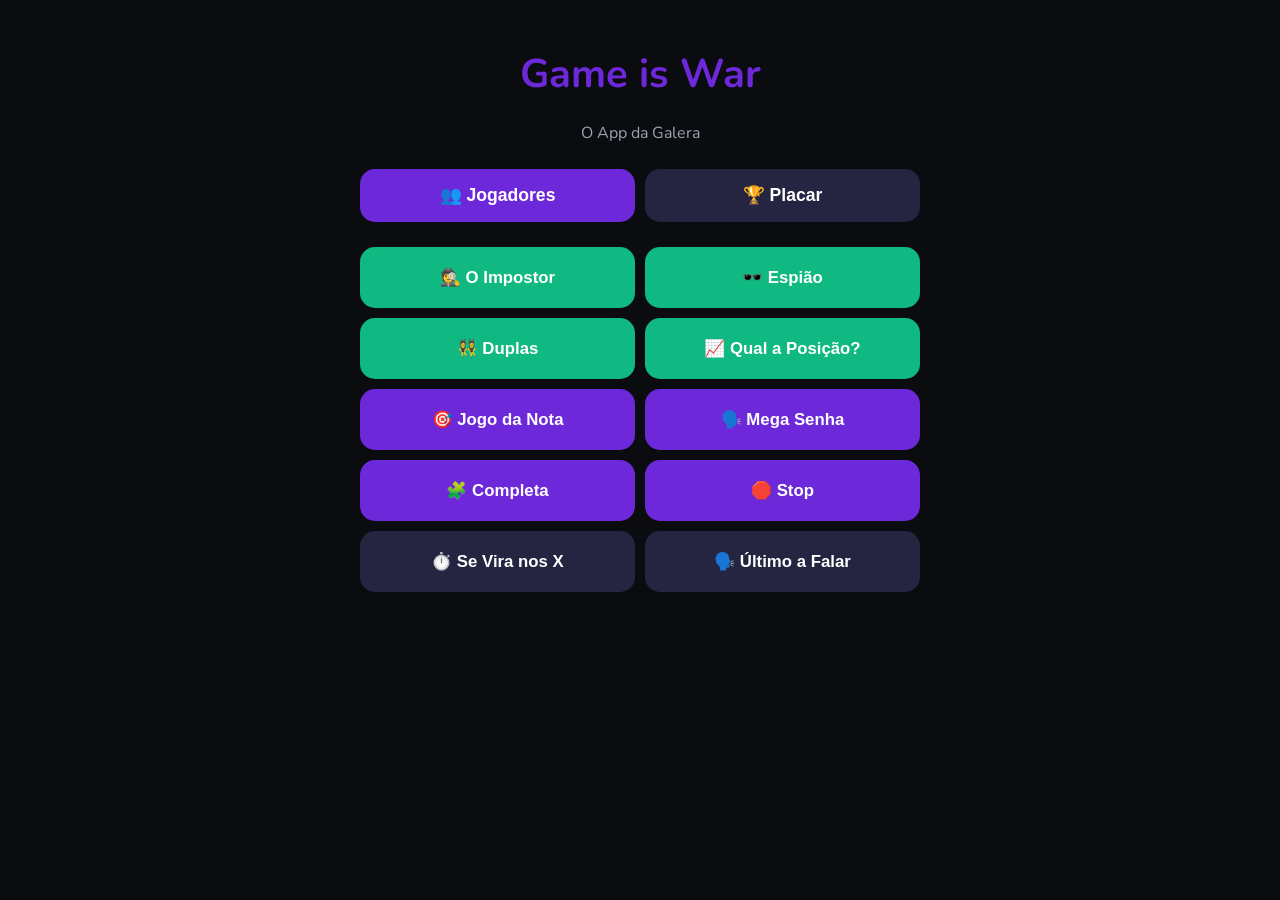
==== index.html @ 10424078 "Update index.html" ====
<!DOCTYPE html>
<html lang="pt-BR">
<head>
    <meta charset="UTF-8">
    <meta name="viewport" content="width=device-width, initial-scale=1.0, user-scalable=no, maximum-scale=1.0">
    <title>Game is War - Pro Edition</title>
    
    <link rel="manifest" href="manifest.json">
    <meta name="theme-color" content="#0b0c10">
    <link rel="apple-touch-icon" href="icon-192.png">

    <style>
        @import url('https://fonts.googleapis.com/css2?family=Nunito:wght@400;700;900&display=swap');

        :root {
            --bg-color: #0b0c10; --panel-bg: #1a1a2e; --panel-light: #252542;
            --primary: #6d28d9; --success: #10b981; --danger: #ef4444; 
            --timer: #f59e0b; --easy: #4ade80; --medium: #fbbf24; --hard: #f87171;
            --text-main: #ffffff; --text-muted: #9ca3af;
        }

        * { box-sizing: border-box; -webkit-tap-highlight-color: transparent; }
        ::-webkit-scrollbar { display: none; } 

        body {
            font-family: 'Nunito', sans-serif; background-color: var(--bg-color); color: var(--text-main);
            margin: 0; padding: 0; display: flex; justify-content: center;
            height: 100dvh; overflow: hidden; user-select: none; -webkit-user-select: none;
        }

        #app { width: 100%; max-width: 600px; height: 100%; display: flex; flex-direction: column; position: relative; background-color: var(--bg-color); }
        .screen { display: none; flex-direction: column; height: 100%; padding: 20px; overflow-y: auto; overflow-x: hidden; }
        .screen.active { display: flex; }

        .header { display: flex; align-items: center; justify-content: space-between; margin-bottom: 20px; }
        .back-btn, .help-header-btn { background: var(--panel-light); border: none; color: white; width: 45px; height: 45px; border-radius: 50%; font-size: 1.2em; cursor: pointer; display: flex; align-items: center; justify-content: center; }
        .title { font-size: 1.5em; font-weight: 900; margin: 0; text-align: center; flex-grow: 1; }

        .card { background: var(--panel-bg); border-radius: 20px; padding: 20px; margin-bottom: 15px; }
        .card-row { display: flex; justify-content: space-between; align-items: center; padding: 10px 0; border-bottom: 1px solid rgba(255,255,255,0.05); }
        .card-row:last-child { border-bottom: none; }
        
        .btn { width: 100%; padding: 16px; border-radius: 15px; border: none; font-size: 1.1em; font-weight: 900; color: white; cursor: pointer; transition: transform 0.1s; margin-bottom: 10px; text-align: center;}
        .btn:active { transform: scale(0.97); }
        .btn-success { background-color: var(--success); } .btn-primary { background-color: var(--primary); }
        .btn-danger { background-color: var(--danger); } .btn-dark { background-color: var(--panel-light); }

        .menu-grid { display: grid; grid-template-columns: 1fr 1fr; gap: 10px; margin-bottom: 20px;}
        .menu-grid .btn { margin-bottom: 0; padding: 20px 10px; font-size: 1.05em; }

        .player-item { display: flex; align-items: center; background: var(--panel-light); padding: 10px 15px; border-radius: 15px; margin-bottom: 10px; }
        .avatar { width: 40px; height: 40px; border-radius: 50%; display: flex; align-items: center; justify-content: center; font-weight: 900; font-size: 1.2em; margin-right: 15px; color: white;}
        .player-name { flex-grow: 1; font-size: 1.1em; font-weight: 700; }
        .player-score { font-weight: 900; color: var(--success); font-size: 1.2em; margin-right: 15px;}
        .icon-btn { background: none; border: none; color: var(--danger); font-size: 1.5em; cursor: pointer; padding: 0 10px;}
        .add-pts-btn { background: var(--success); color: white; border: none; border-radius: 8px; padding: 8px 12px; font-weight: 900; cursor: pointer;}

        .input-group { display: flex; gap: 10px; margin-bottom: 20px; }
        input[type="text"], input[type="number"], select { flex-grow: 1; padding: 15px; border-radius: 15px; border: none; background: var(--panel-light); color: white; font-family: 'Nunito'; font-size: 1.1em; outline: none; }
        
        .mode-selector { display: flex; gap: 10px; margin-bottom: 20px; }
        .mode-card { flex: 1; background: var(--panel-bg); border: 2px solid transparent; border-radius: 15px; padding: 15px; text-align: center; cursor: pointer; opacity: 0.5; transition: 0.2s; }
        .mode-card.selected { border-color: var(--success); opacity: 1; background: var(--panel-light); }
        .mode-icon { font-size: 2em; margin-bottom: 5px; }
        
        .theme-grid { display: grid; grid-template-columns: 1fr 1fr; gap: 10px; margin-bottom: 20px;}
        .theme-card { background: var(--panel-light); padding: 12px 10px; border-radius: 12px; text-align: center; cursor: pointer; border: 2px solid transparent; font-weight: 700; font-size: 0.9em; display: flex; flex-direction: column; align-items: center; gap: 5px;}
        .theme-card.selected { border-color: var(--primary); background: var(--primary); }

        .reveal-container { flex-grow: 1; display: flex; flex-direction: column; align-items: center; justify-content: center; text-align: center; }
        .secret-box { background: var(--panel-bg); border: 3px dashed var(--primary); border-radius: 20px; padding: 40px 20px; width: 100%; margin: 20px 0; min-height: 200px; display: flex; flex-direction: column; justify-content: center; }
        .role-title { font-size: 1.8em; font-weight: 900; color: var(--primary); margin-bottom: 10px; display: none; }
        .word-reveal { font-size: 2.2em; font-weight: 900; color: white; display: none; text-transform: uppercase; }
        .hold-instruction { font-size: 1.1em; color: var(--text-muted); }
        .hold-btn { background-color: var(--panel-light); border-radius: 50px; padding: 20px; width: 100%; border: none; color: white; font-weight: 900; font-size: 1.1em; cursor: pointer; -webkit-touch-callout: none; }

        .timer-circle { width: 220px; height: 220px; border-radius: 50%; border: 10px solid var(--primary); display: flex; flex-direction: column; align-items: center; justify-content: center; margin: 30px auto; }
        .time-text { font-size: 3.5em; font-weight: 900; }
        
        .modal-overlay { position: fixed; top: 0; left: 0; right: 0; bottom: 0; background: rgba(0,0,0,0.9); display: flex; align-items: center; justify-content: center; z-index: 1000; padding: 20px; }
        .modal-content { background: var(--bg-color); padding: 20px; border-radius: 20px; width: 100%; max-width: 450px; max-height: 90vh; overflow-y: auto; border: 1px solid var(--panel-light); }
        .rule-step { background: var(--panel-bg); border-radius: 15px; padding: 15px; margin-bottom: 15px; display: flex; align-items: flex-start; gap: 15px; }
        .rule-icon { font-size: 2.5em; background: var(--panel-light); padding: 10px; border-radius: 12px; }
        .rule-text h4 { margin: 0 0 5px 0; color: var(--primary); font-size: 1.2em; }
        .rule-text p { margin: 0; color: var(--text-muted); font-size: 0.95em; line-height: 1.4; }

        .team-box { background: var(--panel-bg); border-radius: 15px; padding: 15px; margin-bottom: 15px; border: 2px solid transparent;}
        .team-box-title { color: var(--text-muted); font-weight: 900; margin-top:0; margin-bottom: 10px; font-size:1.1em;}
        .team-players { display: flex; flex-wrap: wrap; gap: 10px; }
        .team-p-pill { background: var(--panel-light); padding: 8px 15px; border-radius: 20px; font-weight: 700; font-size: 0.9em; cursor: pointer; transition: 0.2s; border: 2px solid transparent;}
        .team-p-pill.selected { border-color: var(--success); background: var(--success); color: white;}

        .game-direct-content { flex-grow: 1; display: flex; flex-direction: column; align-items: center; width: 100%; }
        .mega-senha-word-box { background: var(--panel-bg); border-radius: 20px; width: 100%; min-height: 180px; display: flex; flex-direction: column; justify-content: center; align-items: center; margin: 20px 0; border: 4px solid var(--primary);}
        .mega-senha-list { list-style: none; padding: 0; margin: 10px 0; width: 100%;}
        .mega-senha-list li { background: var(--panel-light); margin: 8px 0; padding: 15px; border-radius: 12px; font-size: 1.2em; font-weight: 900; cursor: pointer; border-left: 6px solid transparent; text-align: center;}
        .mega-senha-list li.completed { text-decoration: line-through; opacity: 0.3; background: var(--bg-color); border-left-color: transparent; }
    </style>
</head>
<body>

<div id="app">

    <!-- HOME -->
    <div id="screen-home" class="screen active">
        <h1 style="text-align: center; color: var(--primary); font-size: 2.5em; margin-bottom: 5px;">Game is War</h1>
        <p style="text-align: center; color: var(--text-muted); margin-bottom: 25px;">O App da Galera</p>
        
        <div style="display: flex; gap: 10px; margin-bottom: 25px;">
            <button class="btn btn-primary" style="margin:0;" onclick="nav('screen-players')">👥 Jogadores</button>
            <button class="btn btn-dark" style="margin:0;" onclick="nav('screen-leaderboard')">🏆 Placar</button>
        </div>

        <div class="menu-grid">
            <button class="btn btn-success" onclick="openConfig('impostor')">🕵️ O Impostor</button>
            <button class="btn btn-success" onclick="openConfig('espiao')">🕶️ Espião</button>
            <button class="btn btn-success" onclick="openConfig('duplas')">👯 Duplas</button>
            <button class="btn btn-success" onclick="openConfig('posicao')">📈 Qual a Posição?</button>
            
            <button class="btn btn-primary" onclick="openTeamSetup('nota')">🎯 Jogo da Nota</button>
            <button class="btn btn-primary" onclick="openTeamSetup('megasenha')">🗣️ Mega Senha</button>
            <button class="btn btn-primary" onclick="openTeamSetup('completa')">🧩 Completa</button>
            <button class="btn btn-primary" onclick="launchDirect('stop')">🛑 Stop</button>

            <button class="btn btn-dark" onclick="launchDirect('sevira')">⏱️ Se Vira nos X</button>
            <button class="btn btn-dark" onclick="launchDirect('ultimo')">🗣️ Último a Falar</button>
        </div>
    </div>

    <!-- GERENCIAR JOGADORES -->
    <div id="screen-players" class="screen">
        <div class="header">
            <button class="back-btn" onclick="nav('screen-home')">←</button>
            <h2 class="title">Jogadores</h2>
            <div style="width: 45px;"></div>
        </div>
        <p style="color:var(--text-muted); text-align:center;">Adicione quem vai jogar hoje.</p>
        <div class="input-group">
            <input type="text" id="new-player-name" placeholder="Nome do jogador" maxlength="12">
            <button class="btn btn-success" style="width: 60px; padding: 0; margin:0;" onclick="addPlayer()">+</button>
        </div>
        <div id="player-list-container" style="flex-grow: 1; overflow-y: auto;"></div>
    </div>

    <!-- LEADERBOARD -->
    <div id="screen-leaderboard" class="screen">
        <div class="header">
            <button class="back-btn" onclick="nav('screen-home')">←</button>
            <h2 class="title">Classificação</h2>
            <div style="width: 45px;"></div>
        </div>
        <p style="color:var(--text-muted); text-align:center; font-size:0.9em;">Nos jogos de dedução, os pontos são automáticos. Em outros, adicione pontos manualmente com o botão verde.</p>
        <div id="leaderboard-container" style="flex-grow: 1; overflow-y: auto;"></div>
    </div>

    <!-- SETUP DE EQUIPES -->
    <div id="screen-team-setup" class="screen">
        <div class="header">
            <button class="back-btn" onclick="nav('screen-home')">←</button>
            <h2 class="title" id="ts-title">Equipes</h2>
            <button class="help-header-btn" onclick="openRules()">❔</button>
        </div>
        <p style="color:var(--text-muted); text-align:center; font-size:0.9em; margin-top:-10px;">Toque em dois jogadores para trocá-los de lugar.</p>

        <div id="team-setup-config-ms" style="display:none; gap:10px; margin-bottom:15px;">
            <select id="config-ms-tempo">
                <option value="15" selected>15s por palavra</option>
                <option value="20">20s por palavra</option>
                <option value="30">30s por palavra</option>
                <option value="0">Sem tempo (Livre)</option>
            </select>
        </div>
        <div id="team-setup-config-comp" style="display:none; gap:10px; margin-bottom:15px;">
            <select id="config-comp-tempo">
                <option value="40" selected>40s para 8 palavras</option>
                <option value="60">60s para 8 palavras</option>
            </select>
        </div>

        <div id="teams-render-container" style="flex-grow: 1; overflow-y: auto; margin-bottom: 15px;"></div>
        
        <div style="display:flex; gap:10px;">
            <button class="btn btn-dark" onclick="shuffleTeams()">🔀 Embaralhar</button>
            <button class="btn btn-success" onclick="startTeamGame()">▶️ Confirmar</button>
        </div>
    </div>

    <!-- CONFIGURAÇÃO UNIFICADA -->
    <div id="screen-config" class="screen">
        <div class="header">
            <button class="back-btn" onclick="nav('screen-home')">←</button>
            <h2 class="title" id="config-title">Configurar</h2>
            <button class="help-header-btn" onclick="openRules()">❔</button>
        </div>

        <div id="config-section-mode" style="display:none;">
            <h3 style="margin-top: 0;">Modo de Jogo</h3>
            <div class="mode-selector">
                <div class="mode-card selected" id="mode-classico" onclick="setMode('classico')">
                    <div class="mode-icon">🕵️</div>
                    <div>Clássico<br><small style="color:var(--text-muted)">Palavra parecida</small></div>
                </div>
                <div class="mode-card" id="mode-misterio" onclick="setMode('misterio')">
                    <div class="mode-icon">❓</div>
                    <div>Mistério<br><small style="color:var(--text-muted)">Sem palavra</small></div>
                </div>
            </div>
        </div>

        <div class="card" id="config-section-timer" style="display:none;">
            <div class="card-row">
                <span style="font-weight: 700;">⏱️ Tempo Discussão</span>
                <select id="config-time" style="width: auto; margin: 0; padding: 5px;">
                    <option value="180">3 Minutos</option>
                    <option value="240" selected>4 Minutos</option>
                    <option value="300">5 Minutos</option>
                </select>
            </div>
        </div>

        <div class="card" id="config-section-duplas" style="display:none;">
            <div class="card-row">
                <span style="font-weight: 700;">👯 Formato (Duplas)</span>
                <select id="config-duplas-setup" style="width: auto; margin: 0; padding: 5px;">
                    <option value="5">2 Duplas + 1 Impostor</option>
                    <option value="6">2 Duplas + 2 Impostores</option>
                    <option value="7">3 Duplas + 1 Impostor</option>
                    <option value="8">3 Duplas + 2 Impostores</option>
                </select>
            </div>
        </div>

        <div id="config-section-themes" style="display:none;">
            <h3 style="margin-top: 10px;">Pacotes de Temas</h3>
            <div class="theme-grid" id="theme-grid-container"></div>
        </div>

        <div style="flex-grow:1;"></div>
        <p style="text-align:center; color:var(--success); font-weight:700;">👥 Jogadores Ativos: <span id="config-player-count">0</span></p>
        <button class="btn btn-success" onclick="startPassGame()">Iniciar Sorteio</button>
    </div>

    <!-- PASSAR E REVELAR PAPEL -->
    <div id="screen-reveal" class="screen">
        <div class="reveal-container">
            <h2 id="turn-player-name" style="font-size: 2.5em; margin-bottom: 5px;">Nome</h2>
            <p id="turn-player-desc" style="color: var(--text-muted);">Passe o dispositivo para este jogador.</p>

            <div class="secret-box">
                <div id="instruction-text" class="hold-instruction">Ninguém olhando?<br><br>Segure o botão abaixo para ver seu papel.</div>
                <div id="role-title" class="role-title">Civil</div>
                <div id="secret-text" class="word-reveal">Palavra</div>
            </div>

            <button id="btn-hold" class="hold-btn" 
                    ontouchstart="revealWord(event)" 
                    ontouchend="hideWord(event)" 
                    ontouchcancel="hideWord(event)"
                    onmousedown="revealWord(event)" 
                    onmouseup="hideWord(event)" 
                    onmouseleave="hideWord(event)"
                    oncontextmenu="return false;">PRESSIONE E SEGURE</button>

            <button id="btn-next-player" class="btn btn-success hidden" style="margin-top: 20px; display: none;" onclick="nextTurn()">Próximo Jogador</button>
        </div>
    </div>

    <!-- DISCUSSÃO E TIMER -->
    <div id="screen-discussion" class="screen">
        <h2 id="disc-title" style="text-align: center; margin-bottom: 0;">Discussão</h2>
        <p id="disc-sub" style="text-align: center; color: var(--text-muted);">Um a um, digam sua pista.</p>
        <div class="timer-circle" id="disc-timer-circle">
            <div id="starter-player" style="color: var(--success); font-weight: 700; font-size: 1.2em; margin-bottom: 10px;">Começa</div>
            <div id="discussion-timer-display" class="time-text">4:00</div>
        </div>
        <div style="flex-grow: 1;"></div>
        <button class="btn btn-danger" id="disc-vote-btn" onclick="startVoting()">Pausar e Votar</button>
    </div>

    <!-- VOTAÇÃO / VENCEDORES DA EQUIPE -->
    <div id="screen-vote" class="screen">
        <div class="header" style="margin-bottom:0;">
            <button class="back-btn" style="visibility:hidden;">←</button>
            <h2 id="vote-title" style="text-align: center; color: var(--danger); margin:0;">Votação</h2>
            <div style="width: 45px;"></div>
        </div>
        <p id="vote-sub" style="text-align: center; color: var(--text-muted);">Quem o grupo decidiu eliminar?</p>
        <div id="vote-list-container" style="flex-grow: 1; overflow-y: auto; margin-top:10px;"></div>
    </div>

    <!-- RESULTADO -->
    <div id="screen-result" class="screen">
        <div class="card" style="text-align: center; margin-top: 20px; padding: 30px 20px;">
            <h2 id="result-title" style="font-size: 2em; font-weight: 900; margin-bottom: 10px;">O Impostor foi eliminado!</h2>
            <p id="result-subtitle" style="font-size: 1.2em; font-weight: 700; margin-bottom: 30px;">Vitória! Os Civis venceram.</p>
            <div id="result-detail-box"></div>
            <button class="btn btn-primary" onclick="nav('screen-leaderboard')">Ver Placar Geral</button>
            <button class="btn btn-dark" onclick="nav('screen-home')">Menu Principal</button>
        </div>
    </div>

    <!-- TELA TEAM GAME (Mega Senha / Completa) -->
    <div id="screen-team-game" class="screen">
        <div class="header">
            <button class="back-btn" onclick="nav('screen-team-setup')">←</button>
            <h2 class="title" id="tg-title">Mega Senha</h2>
            <button class="help-header-btn" onclick="openRules()">❔</button>
        </div>
        <p id="tg-desc" style="color:var(--text-muted); text-align:center; margin-top:-10px;">A dupla que acertar leva.</p>
        <div id="tg-content" class="game-direct-content"></div>
    </div>

    <!-- JOGOS DIRETOS (Stop, Ultimo a Falar) -->
    <div id="screen-direct" class="screen">
        <div class="header">
            <button class="back-btn" onclick="nav('screen-home')">←</button>
            <h2 class="title" id="direct-title">Jogo</h2>
            <button class="help-header-btn" onclick="openRules()">❔</button>
        </div>
        <div id="direct-content" class="game-direct-content"></div>
    </div>

    <!-- MODAL DE REGRAS EM BLOCOS -->
    <div id="rule-modal" class="modal-overlay" style="display:none;">
        <div class="modal-content">
            <h2 style="text-align:center; color:white; margin-top:0; margin-bottom:5px;">Como Jogar</h2>
            <p id="rule-modal-subtitle" style="text-align:center; color:var(--text-muted); margin-top:0; margin-bottom:20px;">Descubra quem está mentindo.</p>
            <div id="rule-blocks-container"></div>
            <button class="btn btn-success" style="margin-top:20px;" onclick="document.getElementById('rule-modal').style.display='none'">Fechar e Jogar</button>
        </div>
    </div>

</div>

<script>
    // ==========================================
    // 1. DATA & DICIONÁRIOS
    // ==========================================
    const gameTitles = { impostor: 'O Impostor', espiao: 'Espião', duplas: 'Duplas', posicao: 'Qual a Posição?', nota: 'Jogo da Nota', megasenha: 'Mega Senha', completa: 'Completa', sevira: 'Se Vira nos X', stop: 'Stop', ultimo: 'Último a Falar' };

    const categoriasIniciais = {
        Animais: { icon: '🦁', words: ['Leão','Tigre','Elefante','Cachorro','Gato','Girafa','Rinoceronte','Hipopótamo','Zebra','Crocodilo','Águia','Pinguim','Urso','Lobo','Raposa','Tartaruga','Cobra','Sapo','Baleia','Tubarão','Gorila','Camelo','Capivara','Macaco','Arara','Jacaré'] },
        Lugares: { icon: '🏖️', words: ['Hospital','Escola','Praia','Cinema','Supermercado','Aeroporto','Restaurante','Banco','Museu','Shopping','Delegacia','Igreja','Estádio','Zoológico','Teatro','Biblioteca','Cachoeira','Deserto','Castelo','Padaria','Posto','Hotel','Fazenda'] },
        Profissões: { icon: '👨‍⚕️', words: ['Médico','Professor','Bombeiro','Policial','Engenheiro','Advogado','Cozinheiro','Mecânico','Astronauta','Cientista','Programador','Designer','Fotógrafo','Dentista','Veterinário','Piloto','Músico','Ator','Pintor','Juiz','Prefeito'] },
        Comida: { icon: '🍕', words: ['Pizza','Hambúrguer','Sushi','Lasanha','Salada','Sorvete','Churrasco','Bolo','Pastel','Macarronada','Feijoada','Taco','Batata Frita','Chocolate','Pudim','Açaí','Coxinha','Pão de Queijo','Sopa','Tapioca','Arroz','Feijão'] },
        Famosos: { icon: '🌟', words: ['Silvio Santos','Anitta','Michael Jackson','Neymar','Rihanna','Will Smith','Faustão','Beyoncé','Leonardo DiCaprio','Tom Cruise','Cristiano Ronaldo','Messi','Lady Gaga','Pelé','Ayrton Senna','Elvis Presley'] },
        Personagens: { icon: '🦸', words: ['Homem-Aranha','Batman','Bob Esponja','Naruto','Darth Vader','Harry Potter','Goku','Mickey','Coringa','Homer Simpson','Pikachu','Mulher-Maravilha','Super Mario','Shrek','Pernalonga','Woody','Capitão América'] },
        Filmes_Séries: { icon: '🎬', words: ['La La Land','Kaguya-sama','Demon Slayer','Bocchi the Rock','Vingadores','Titanic','Star Wars','Senhor dos Anéis','Matrix','De Volta para o Futuro','Toy Story','O Rei Leão','Stranger Things','Breaking Bad','The Office'] },
        Eventos_Históricos: { icon: '🏛️', words: ['Segunda Guerra','Descobrimento do Brasil','Revolução Francesa','Guerra Fria','Império Romano','Revolução Industrial','Independência do Brasil','Egito Antigo','Idade Média','Queda do Muro de Berlim','Guerra do Vietnã'] }
    };

    const megaSenhaDificuldade = {
        facil: ['Casa','Carro','Bola','Gato','Cachorro','Água','Fogo','Chuva','Sol','Lua','Cadeira','Mesa','Porta','Janela','Relógio','Telefone','Livro','Cama','Sapato','Dinheiro','Flor','Árvore','Dia','Noite','Sorriso'],
        medio: ['Microfone','Girafa','Cachoeira','Diamante','Foguete','Violão','Zoológico','Astronauta','Chocolate','Advogado','Bússola','Telescópio','Microscópio','Laboratório','Detetive','Esqueleto','Vampiro','Zumbi','Pirâmide','Vulcão','Furacão','Galáxia','Olimpíadas','Helicóptero','Submarino'],
        dificil: ['Nostalgia','Paradoxo','Epifania','Hipocrisia','Sarcasmo','Efêmero','Procrastinação','Utopia','Ceticismo','Empatia','Resiliência','Perspectiva','Intuição','Abstrato','Subjetivo','Metáfora','Clichê','Plágio','Engajamento','Algoritmo','Oxímoro','Saudade','Esperança','Liberdade','Justiça']
    };

    const temasRapidosIniciais = ["Canais de TV","Presidentes do Brasil","Atores","Cantores Pop","Desenhos Animados","Marcas de Carro","Cores","Países","Capitais","Frutas","Partes do Corpo","Instrumentos Musicais","Esportes","Sabores de Pizza","Super-Heróis","Raças de Cachorro","Marcas de Celular","Jogos de Videogame","Redes Sociais","Sobremesas","Meios de Transporte"];
    const stopMapeamento = { 'Animal': 'ABCDEFGHIJKLMNOPQRSTUVZ', 'Cor': 'ABCDEFGLMNOPRSTV', 'Fruta': 'ABCDEFGIJLMNOPRSTUV', 'Objeto': 'ABCDEFGHIJKLMNOPQRSTUVZ', 'Profissão': 'ABCDEFGHIJKLMNOPQRSTUVZ', 'Filme/Série': 'ABCDEFGHIJKLMNOPQRSTUVWXYZ', 'Comida': 'ABCDEFGHIJKLMNOPQRSTUVZ' };

    let baralhos = {}; let baralhosMega = { facil: [], medio: [], dificil: [] }; let baralhoTemasRapidos = [];

    function inicializarBaralhos() {
        let todasAsPalavras = [];
        for (const [tema, data] of Object.entries(categoriasIniciais)) { baralhos[tema] = [...data.words].sort(() => Math.random() - 0.5); if(tema !== 'Escola_Ciência') todasAsPalavras = todasAsPalavras.concat(data.words); }
        baralhos['Mix'] = todasAsPalavras.sort(() => Math.random() - 0.5);
        ['facil', 'medio', 'dificil'].forEach(n => { baralhosMega[n] = [...megaSenhaDificuldade[n]].sort(() => Math.random() - 0.5); });
        baralhoTemasRapidos = [...temasRapidosIniciais].sort(() => Math.random() - 0.5);
    }
    inicializarBaralhos();

    function puxarPalavra(temasArray) { if (!temasArray || temasArray.length === 0) temasArray = ['Mix']; const tema = temasArray[Math.floor(Math.random() * temasArray.length)]; if (baralhos[tema].length === 0) baralhos[tema] = [...(categoriasIniciais[tema]?.words || baralhos['Mix'])].sort(() => Math.random() - 0.5); return baralhos[tema].pop(); }
    function puxarPalavraMega(nivel) { if (baralhosMega[nivel].length === 0) baralhosMega[nivel] = [...megaSenhaDificuldade[nivel]].sort(() => Math.random() - 0.5); return baralhosMega[nivel].pop(); }
    function puxarTemaRapido() { if (baralhoTemasRapidos.length === 0) baralhoTemasRapidos = [...temasRapidosIniciais].sort(() => Math.random() - 0.5); return baralhoTemasRapidos.pop(); }

    // ==========================================
    // 2. REGRAS EM BLOCOS
    // ==========================================
    const regrasBlocos = {
        impostor: {
            sub: "Descubra quem está mentindo.",
            steps: [
                { icon: "🕵️", title: "O Papel", text: "A tela diz 'Sua Palavra' para todos. No modo clássico, o impostor recebe uma palavra diferente e só percebe o erro quando ouve os outros!" },
                { icon: "💬", title: "Dê Pistas", text: "Um por um, digam uma palavra curta relacionada. Seja sutil para não revelar a palavra ao infiltrado." },
                { icon: "⚖️", title: "Votação", text: "Parem o tempo e votem em quem acham que é o Impostor. Se acertarem, os civis vencem!" }
            ]
        },
        espiao: {
            sub: "Cuidado com o que você fala.",
            steps: [
                { icon: "📍", title: "O Local", text: "Todos recebem o mesmo Local, exceto o Espião." },
                { icon: "❓", title: "Perguntas", text: "Façam perguntas uns aos outros sobre o ambiente (Ex: 'Você usa uniforme aqui?')." },
                { icon: "🚨", title: "Acusação", text: "Votem no Espião. Se ele for pego, tem uma chance de chutar o Local para vencer!" }
            ]
        },
        duplas: {
            sub: "Encontre sua alma gêmea.",
            steps: [
                { icon: "👀", title: "A Palavra", text: "Pares recebem uma palavra (ou evento histórico), exceto os impostores." },
                { icon: "🗣️", title: "As Pistas", text: "Soltem pistas na roda relacionadas à palavra para achar quem é a sua dupla verdadeira." },
                { icon: "🥷", title: "Cuidado", text: "Não deixe muito óbvio, senão o impostor vai sacar e fingir que é a sua dupla!" }
            ]
        },
        nota: {
            sub: "Qual o seu nível?",
            steps: [
                { icon: "👥", title: "O Jogo", text: "Em duplas. Um recebe a nota de 1 a 10 (ex: 7) e o outro tem que adivinhar." },
                { icon: "❓", title: "Perguntas", text: "Quem não sabe a nota faz perguntas abertas: 'Me fale uma dor com essa nota', 'Uma comida...', etc." },
                { icon: "💡", title: "O Vencedor", text: "A dupla que conseguir adivinhar a sua nota exata primeiro ganha os pontos da rodada!" }
            ]
        },
        posicao: {
            sub: "Qual a Posição?",
            steps: [
                { icon: "🔢", title: "A Colocação", text: "Todos recebem uma posição secreta (Ex: 1º Lugar, 4º Lugar)." },
                { icon: "🤐", title: "O Desafio", text: "Sem nunca falar o seu número exato, usem referências e exemplos para se compararem uns aos outros." },
                { icon: "📈", title: "Ordem", text: "Tentem se organizar perfeitamente, posicionando as pessoas do menor para o maior (1º ao último)!" }
            ]
        },
        megasenha: {
            sub: "Uma palavra de cada vez.",
            steps: [
                { icon: "⚔️", title: "Simultâneo", text: "As equipes jogam ao mesmo tempo! As duas pessoas que vão dar a dica olham a palavra." },
                { icon: "🏓", title: "Alternando", text: "Eles alternam quem dá a pista dizendo UMA palavra por vez para os adivinhadores." },
                { icon: "🏆", title: "O Vencedor", text: "A equipe cujo adivinhador acertar a palavra na tela primeiro, leva o ponto!" }
            ]
        },
        completa: {
            sub: "Metade do cérebro.",
            steps: [
                { icon: "👯", title: "A Dupla Falante", text: "Dois jogadores se unem para dar dica verbal para o terceiro adivinhador do seu trio." },
                { icon: "🏓", title: "Ping Pong", text: "Eles alternam UMA PALAVRA POR VEZ para formar uma frase com contexto lógico." },
                { icon: "🎯", title: "Completa!", text: "Após a frase, gritem 'Completa!'. O adivinhador tenta. A equipe que acertar mais no tempo vence!" }
            ]
        },
        sevira: {
            sub: "Blefe e Memória.",
            steps: [
                { icon: "🎲", title: "O Tema", text: "O tema aparece direto na tela." },
                { icon: "📈", title: "O Leilão", text: "Apostem em roda: 'Eu falo 5', o próximo diz 'Eu falo 7'." },
                { icon: "⚔️", title: "Duvido!", text: "Quando alguém disser 'Duvido!', inicie o cronômetro para o jogador provar e falar os itens!" }
            ]
        },
        stop: {
            sub: "Pensamento Rápido.",
            steps: [
                { icon: "🅰️", title: "Sorteio", text: "Aperte Sortear para revelar a Categoria e a Letra na tela." },
                { icon: "🗣️", title: "A Roda", text: "O primeiro fala uma palavra válida e passa a vez. O próximo fala outra." },
                { icon: "🛑", title: "Travou", text: "Quem não souber o que falar, gaguejar ou repetir uma palavra, perde a rodada." }
            ]
        },
        ultimo: {
            sub: "O poço sem fundo.",
            steps: [
                { icon: "🌎", title: "O Tema", text: "Aperte Revelar para mostrar um tema gigantesco na tela." },
                { icon: "🔄", title: "A Roda", text: "Cada jogador fala apenas um item que se encaixe e passa a vez." },
                { icon: "☠️", title: "Eliminação", text: "Quem não conseguir lembrar de mais nada ou repetir, perde. Sobra 1 ganhador!" }
            ]
        }
    };

    function openRules() {
        const data = regrasBlocos[currentGameActive];
        document.getElementById('rule-modal-subtitle').innerText = data.sub;
        const container = document.getElementById('rule-blocks-container');
        container.innerHTML = '';
        data.steps.forEach((step, idx) => {
            container.innerHTML += `<div class="rule-step"><div class="rule-icon">${step.icon}</div><div class="rule-text"><h4>Passo ${idx+1}: ${step.title}</h4><p>${step.text}</p></div></div>`;
        });
        document.getElementById('rule-modal').style.display = 'flex';
    }

    // ==========================================
    // 3. JOGADORES, PLACAR & LOBBY
    // ==========================================
    let players = []; let timerInterval; let currentGameActive = '';
    const avatarColors = ['#ef4444', '#10b981', '#3b82f6', '#f59e0b', '#8b5cf6', '#ec4899', '#14b8a6'];

    function nav(screenId) {
        clearInterval(timerInterval); document.querySelectorAll('.screen').forEach(s => s.classList.remove('active')); document.getElementById(screenId).classList.add('active');
    }
    
    function generateId() { return 'p_' + Math.random().toString(36).substr(2, 9); } // ID seguro para evitar bugs de conversão no click

    function addPlayer() {
        const i = document.getElementById('new-player-name'); const n = i.value.trim();
        if (n && players.length < 20) { players.push({ id: generateId(), name: n, score: 0, color: avatarColors[players.length % avatarColors.length] }); i.value = ''; renderPlayers(); renderLeaderboard(); }
    }
    function removePlayer(id) { players = players.filter(p => p.id !== id); renderPlayers(); renderLeaderboard(); }
    function addManualPoints(id) { const p = players.find(x => x.id === id); if(p) { p.score += 10; renderLeaderboard(); } }

    function renderPlayers() {
        const c = document.getElementById('player-list-container'); c.innerHTML = '';
        players.forEach(p => { c.innerHTML += `<div class="player-item"><div class="avatar" style="background-color: ${p.color};">${p.name.charAt(0).toUpperCase()}</div><div class="player-name">${p.name}</div><button class="icon-btn" onclick="removePlayer('${p.id}')">🗑️</button></div>`; });
        document.querySelectorAll('#config-player-count').forEach(el => el.innerText = players.length);
    }

    function renderLeaderboard() {
        const c = document.getElementById('leaderboard-container'); c.innerHTML = '';
        if(players.length === 0) return c.innerHTML = '<p style="text-align:center;color:#9ca3af;">Nenhum jogador cadastrado.</p>';
        [...players].sort((a, b) => b.score - a.score).forEach((p, i) => {
            const medal = i===0&&p.score>0?'🥇':i===1&&p.score>0?'🥈':i===2&&p.score>0?'🥉':`${i+1}º`;
            c.innerHTML += `<div class="player-item"><div style="font-size:1.2em; margin-right:10px; width:30px; text-align:center; color:var(--text-muted); font-weight:900;">${medal}</div><div class="avatar" style="background-color:${p.color}; width:35px; height:35px; font-size:1em;">${p.name.charAt(0).toUpperCase()}</div><div class="player-name">${p.name}</div><div class="player-score">${p.score}</div><button class="add-pts-btn" onclick="addManualPoints('${p.id}')">+ 10</button></div>`;
        });
    }

    // EQUIPES LOGIC
    let teams = []; let bench = []; let selectedSwap = null;
    function openTeamSetup(gameId) {
        currentGameActive = gameId; const reqSize = gameId === 'completa' ? 3 : 2;
        if(players.length < reqSize * 2) { alert(`Adicione pelo menos ${reqSize*2} jogadores!`); return nav('screen-players'); }
        document.getElementById('ts-title').innerText = gameTitles[gameId];
        document.getElementById('team-setup-config-ms').style.display = gameId === 'megasenha' ? 'flex' : 'none'; document.getElementById('team-setup-config-comp').style.display = gameId === 'completa' ? 'flex' : 'none';
        shuffleTeams(reqSize); nav('screen-team-setup');
    }
    function shuffleTeams(reqSize) {
        let shuf = [...players].sort(() => Math.random() - 0.5); teams = []; bench = []; selectedSwap = null;
        let nt = Math.floor(shuf.length / reqSize);
        for(let i=0; i<nt; i++) teams.push({ id: i, players: shuf.slice(i*reqSize, (i+1)*reqSize), score: 0 });
        bench = shuf.slice(nt*reqSize); renderTeams();
    }
    function clickSwapTarget(tId, idx, isBench) {
        if(!selectedSwap) { selectedSwap = { tId, idx, isBench }; renderTeams(); } 
        else {
            let p1 = selectedSwap.isBench ? bench[selectedSwap.idx] : teams[selectedSwap.tId].players[selectedSwap.idx];
            let p2 = isBench ? bench[idx] : teams[tId].players[idx];
            if(selectedSwap.isBench) bench[selectedSwap.idx] = p2; else teams[selectedSwap.tId].players[selectedSwap.idx] = p2;
            if(isBench) bench[idx] = p1; else teams[tId].players[idx] = p1;
            selectedSwap = null; renderTeams();
        }
    }
    function renderTeams() {
        const c = document.getElementById('teams-render-container'); c.innerHTML = '';
        teams.forEach((t) => {
            let pHTML = t.players.map((p, pIdx) => { const isSel = selectedSwap && !selectedSwap.isBench && selectedSwap.tId === t.id && selectedSwap.idx === pIdx; return `<div class="team-p-pill ${isSel?'selected':''}" onclick="clickSwapTarget(${t.id}, ${pIdx}, false)">${p.name}</div>`; }).join('');
            c.innerHTML += `<div class="team-box"><div class="team-box-title">Equipe ${t.id + 1}</div><div class="team-players">${pHTML}</div></div>`;
        });
        if(bench.length > 0) {
            let bHTML = bench.map((p, pIdx) => { const isSel = selectedSwap && selectedSwap.isBench && selectedSwap.idx === pIdx; return `<div class="team-p-pill ${isSel?'selected':''}" onclick="clickSwapTarget(null, ${pIdx}, true)">${p.name}</div>`; }).join('');
            c.innerHTML += `<div class="team-box" style="border: 2px dashed #4b5563; background:transparent;"><div class="team-box-title">Banco de Reservas</div><div class="team-players">${bHTML}</div></div>`;
        }
    }
    function startTeamGame() {
        if(currentGameActive === 'megasenha') startMegaSenhaSequence();
        else if(currentGameActive === 'completa') startCompletaSequence();
        else if(currentGameActive === 'nota') startNotaSequence();
    }

    // ==========================================
    // 5. JOGOS DE EQUIPE (Mecânicas Específicas)
    // ==========================================

    // MEGA SENHA
    let ms_wordIdx = 0; let ms_words = [];
    function startMegaSenhaSequence() {
        ms_words = [ {w: puxarPalavraMega('facil'), c: 'var(--easy)', lvl: 'Fácil'}, {w: puxarPalavraMega('facil'), c: 'var(--easy)', lvl: 'Fácil'}, {w: puxarPalavraMega('medio'), c: 'var(--medium)', lvl: 'Médio'}, {w: puxarPalavraMega('medio'), c: 'var(--medium)', lvl: 'Médio'}, {w: puxarPalavraMega('dificil'), c: 'var(--hard)', lvl: 'Difícil'}, {w: puxarPalavraMega('dificil'), c: 'var(--hard)', lvl: 'Difícil'} ];
        ms_wordIdx = 0; teams.forEach(t => t.score = 0); 
        nav('screen-team-game'); document.getElementById('tg-title').innerText = "Mega Senha"; document.getElementById('tg-desc').innerText = "Disputa Simultânea: As equipes revezam as dicas. Quem acertar leva o ponto da palavra!";
        renderMegaSenhaWord();
    }
    function renderMegaSenhaWord() {
        if (ms_wordIdx >= 6) return endTeamGames();
        let curW = ms_words[ms_wordIdx];
        let scoreHTML = teams.map((t, i) => `<span style="color:var(--text-main);">Eq. ${i+1}: <span style="color:var(--success)">${t.score}</span></span>`).join(' &nbsp;|&nbsp; ');
        let btnHTML = teams.map((t, i) => `<button class="btn btn-primary" style="margin:5px; font-size:1em; flex: 1 1 40%; padding:15px;" onclick="scoreMegaSenha(${i})">✅ Eq. ${i+1}</button>`).join('');
        const tempo = parseInt(document.getElementById('config-ms-tempo').value);
        let timerHtml = tempo > 0 ? `<div id="ms-word-timer" style="font-size:2em; font-weight:900; color:var(--timer); margin:10px 0;">${tempo}s</div>` : '';
        document.getElementById('tg-content').innerHTML = `<div style="width:100%; text-align:center; font-weight:900; margin-bottom: 10px; font-size: 1.1em; background:var(--panel-bg); padding:10px; border-radius:15px;">${scoreHTML}</div><p style="color:${curW.c}; font-weight:900; margin-bottom:0;">Palavra ${ms_wordIdx+1} de 6 (${curW.lvl})</p>${timerHtml}<div class="mega-senha-word-box" style="border-color:${curW.c}; margin: 10px 0;"><div style="font-size:2.5em; font-weight:900; color:white; text-transform:uppercase; text-align:center;">${curW.w}</div></div><div style="display:flex; gap:5px; width:100%; flex-wrap: wrap; justify-content:center;">${btnHTML}<button class="btn btn-danger" style="width:100%; margin-top:10px;" onclick="scoreMegaSenha(-1)">❌ Ninguém / Pular</button></div>`;
        if(tempo > 0) startTimerDirect('ms-word-timer', tempo, () => { scoreMegaSenha(-1); }); else clearInterval(timerInterval);
    }
    function scoreMegaSenha(tIdx) { if(tIdx !== -1 && teams[tIdx]) teams[tIdx].score++; ms_wordIdx++; renderMegaSenhaWord(); }

    // COMPLETA
    let tg_teamIdx = 0;
    function startCompletaSequence() { tg_teamIdx = 0; prepareCompletaTurn(); }
    function prepareCompletaTurn() {
        if(tg_teamIdx >= teams.length) return endTeamGames();
        nav('screen-team-game'); document.getElementById('tg-title').innerText = `Equipe ${tg_teamIdx + 1}`; document.getElementById('tg-desc').innerText = `${teams[tg_teamIdx].players.map(p=>p.name).join(' + ')}`;
        document.getElementById('tg-content').innerHTML = `<div style="font-size:5em; font-weight:900; color:var(--primary); margin:60px 0;">???</div><p style="color:var(--text-muted); text-align:center;">Aperte Iniciar para revelar as 8 palavras e começar o cronômetro.</p><button class="btn btn-success" style="padding: 20px; font-size:1.5em; margin-top:20px;" onclick="runCompletaTurn()">▶️ Iniciar Cronômetro</button>`;
    }
    function runCompletaTurn() {
        const tempo = parseInt(document.getElementById('config-comp-tempo').value);
        document.getElementById('tg-content').innerHTML = `<div id="comp-timer" style="font-size:3.5em; font-weight:900; color:var(--timer); margin:10px 0;">${tempo}s</div><p style="color:var(--text-muted); font-size:0.9em;">Toque nas que o adivinhador acertar.</p><ul class="mega-senha-list" id="completa-list" style="display:grid; grid-template-columns: 1fr 1fr; gap:10px;">${Array.from({length:8}, () => `<li style="margin:0;" onclick="this.classList.toggle('completed')">${puxarPalavra(['Mix'])}</li>`).join('')}</ul><button id="comp-end-btn" class="btn btn-dark" style="margin-top:20px; display:none;" onclick="finishCompletaTurn()">Salvar e Avançar</button>`;
        startTimerDirect('comp-timer', tempo, () => { document.getElementById('completa-list').style.pointerEvents = 'none'; document.getElementById('comp-end-btn').style.display = 'block'; document.getElementById('comp-end-btn').className = 'btn btn-primary'; });
    }
    function finishCompletaTurn() { teams[tg_teamIdx].score = document.querySelectorAll('#completa-list li.completed').length; tg_teamIdx++; prepareCompletaTurn(); }

    function endTeamGames() {
        let max = -1; let win = []; teams.forEach(t => { if(t.score > max) { max = t.score; win = [t]; } else if(t.score === max) { win.push(t); } });
        let wNames = []; win.forEach(t => { t.players.forEach(p => { let gp = players.find(x => x.id === p.id); if(gp) { gp.score += 10; wNames.push(gp.name); } }); });
        renderLeaderboard(); nav('screen-result'); document.getElementById('result-title').innerText = "Fim de Jogo!"; document.getElementById('result-title').style.color = "var(--primary)"; document.getElementById('result-subtitle').innerText = "Pontos distribuídos no placar.";
        document.getElementById('result-detail-box').innerHTML = `<div style="background: var(--bg-color); padding: 15px; border-radius: 15px; margin-bottom: 30px;"><div style="color: var(--text-muted); font-size: 0.9em; margin-bottom:10px;">Vencedores (${max} acertos)</div><div style="font-size: 1.2em; font-weight: 900; color: var(--success);">${wNames.join(', ')}</div></div>`;
    }

    // ==========================================
    // 6. PASS & PLAY (IMPOSTOR, ESPIÃO, DUPLAS)
    // ==========================================
    let gameMode = 'classico'; let selectedThemes = []; let currentRoundData = {}; let turnIndex = 0; let isRevealed = false;

    function renderThemesCheckboxes() {
        const c = document.getElementById('theme-grid-container'); c.innerHTML = '';
        Object.entries(categoriasIniciais).forEach(([tema, data]) => { if(tema === 'Escola_Ciência') return; c.innerHTML += `<div class="theme-card" id="theme-btn-${tema}" onclick="toggleTheme('${tema}')"><div style="font-size:1.8em;">${data.icon}</div>${tema.replace(/_/g, ' ')}</div>`; });
    }
    function toggleTheme(tema) { const idx = selectedThemes.indexOf(tema); const btn = document.getElementById(`theme-btn-${tema}`); if(idx > -1) { selectedThemes.splice(idx, 1); btn.classList.remove('selected'); } else { selectedThemes.push(tema); btn.classList.add('selected'); } }
    function setMode(mode) { gameMode = mode; document.getElementById('mode-classico').classList.remove('selected'); document.getElementById('mode-misterio').classList.remove('selected'); document.getElementById(`mode-${mode}`).classList.add('selected'); }

    function openConfig(gameId) {
        if(players.length < 3 && (gameId==='impostor'||gameId==='espiao'||gameId==='posicao')) { alert('Adicione pelo menos 3 jogadores primeiro!'); return nav('screen-players'); }
        if(players.length < 5 && gameId==='duplas') { alert('O Jogo da Dupla precisa de pelo menos 5 jogadores!'); return nav('screen-players'); }
        currentGameActive = gameId; document.getElementById('config-title').innerText = gameTitles[gameId];
        document.getElementById('config-section-mode').style.display = 'none'; document.getElementById('config-section-timer').style.display = 'none'; document.getElementById('config-section-duplas').style.display = 'none'; document.getElementById('config-section-themes').style.display = 'none';
        selectedThemes = []; renderThemesCheckboxes();
        if(gameId === 'impostor') { document.getElementById('config-section-mode').style.display = 'flex'; document.getElementById('config-section-timer').style.display = 'block'; document.getElementById('config-section-themes').style.display = 'block'; } 
        else if(gameId === 'espiao') { document.getElementById('config-section-timer').style.display = 'block'; document.getElementById('config-section-themes').style.display = 'block'; toggleTheme('Lugares'); } 
        else if(gameId === 'duplas') { document.getElementById('config-section-duplas').style.display = 'block'; document.getElementById('config-section-themes').style.display = 'block'; }
        nav('screen-config');
    }

    function revealWord(e) { if(e.type === 'touchstart') e.preventDefault(); document.getElementById('role-title').style.display = 'block'; document.getElementById('secret-text').style.display = 'block'; document.getElementById('instruction-text').style.display = 'none'; document.getElementById('btn-hold').innerText = 'SOLTE PARA ESCONDER'; document.getElementById('btn-hold').style.background = 'var(--bg-color)'; isRevealed = true; }
    function hideWord(e) { if(e.type === 'touchend' || e.type === 'touchcancel') e.preventDefault(); document.getElementById('role-title').style.display = 'none'; document.getElementById('secret-text').style.display = 'none'; document.getElementById('instruction-text').style.display = 'block'; document.getElementById('btn-hold').innerText = 'PRESSIONE E SEGURE'; document.getElementById('btn-hold').style.background = 'var(--panel-light)'; if(isRevealed) document.getElementById('btn-next-player').style.display = 'block'; }

    function startPassGame() {
        if(currentGameActive === 'duplas') { const conf = parseInt(document.getElementById('config-duplas-setup').value); if (players.length < conf) { alert(`Você precisa de pelo menos ${conf} jogadores para esta configuração!`); return nav('screen-players'); } }
        const shuf = [...players].sort(() => Math.random() - 0.5); currentRoundData = { playOrder: shuf, roles: [] };

        if(currentGameActive === 'impostor' || currentGameActive === 'espiao') {
            if(selectedThemes.length === 0) return alert("Selecione um tema!");
            const temaSorteado = selectedThemes[Math.floor(Math.random() * selectedThemes.length)];
            const palavraCivil = puxarPalavra([temaSorteado]); let palavraImp = "Descubra a palavra!";
            if(currentGameActive === 'impostor' && gameMode === 'classico') palavraImp = puxarPalavra([temaSorteado]);
            
            // Corrige o bug do impostor sempre no index 0
            const impIdx = Math.floor(Math.random() * shuf.length);
            currentRoundData.baseWord = palavraCivil; currentRoundData.impostorId = shuf[impIdx].id; currentRoundData.impostorName = shuf[impIdx].name;

            let impTitle = currentGameActive === 'espiao' ? 'Espião' : (gameMode === 'classico' ? 'Sua Palavra' : 'Impostor');
            let impColor = currentGameActive === 'espiao' ? 'var(--danger)' : (gameMode === 'classico' ? 'var(--text-main)' : 'var(--danger)');
            let civilTitle = currentGameActive === 'espiao' ? 'O Local' : 'Sua Palavra';
            let civilColor = currentGameActive === 'espiao' ? 'var(--primary)' : 'var(--text-main)';

            shuf.forEach((p, i) => {
                if(i === impIdx) currentRoundData.roles.push({ id: p.id, title: impTitle, word: palavraImp, color: impColor });
                else currentRoundData.roles.push({ id: p.id, title: civilTitle, word: palavraCivil, color: civilColor });
            });
        } 
        else if(currentGameActive === 'duplas') {
            if(selectedThemes.length === 0) return alert("Selecione um tema!");
            const conf = parseInt(document.getElementById('config-duplas-setup').value); let rolesArr = [];
            for(let i=0; i < (conf===5?2:Math.floor(conf/2)); i++) { let p = puxarPalavra(selectedThemes); rolesArr.push(p, p); }
            for(let i=0; i < (conf - rolesArr.length); i++) rolesArr.push("IMPOSTOR");
            rolesArr = rolesArr.sort(() => Math.random() - 0.5);
            shuf.slice(0, conf).forEach((p, i) => { currentRoundData.roles.push({ id: p.id, title: rolesArr[i]==="IMPOSTOR" ? 'Impostor' : 'Sua Palavra', word: rolesArr[i], color: rolesArr[i]==="IMPOSTOR" ? 'var(--danger)' : 'var(--text-main)' }); });
            currentRoundData.playOrder = shuf.slice(0, conf);
        }
        else if(currentGameActive === 'posicao') {
            let nums = Array.from({length: shuf.length}, (_, i) => i + 1).sort(() => Math.random() - 0.5);
            shuf.forEach((p, i) => { currentRoundData.roles.push({ id: p.id, title: 'Sua Colocação', word: nums[i] + 'º Lugar', color: 'var(--primary)' }); });
        }
        turnIndex = 0; isRevealed = false; prepareTurnScreen(); nav('screen-reveal');
    }

    function prepareTurnScreen() {
        if(turnIndex < currentRoundData.playOrder.length) {
            const p = currentRoundData.playOrder[turnIndex]; const roleData = currentRoundData.roles.find(r => r.id === p.id);
            document.getElementById('turn-player-name').innerText = p.name; document.getElementById('turn-player-name').style.color = p.color;
            document.getElementById('role-title').innerText = roleData.title; document.getElementById('role-title').style.color = roleData.color;
            document.getElementById('secret-text').innerText = roleData.word;
            document.getElementById('role-title').style.display = 'none'; document.getElementById('secret-text').style.display = 'none';
            document.getElementById('instruction-text').style.display = 'block'; document.getElementById('btn-next-player').style.display = 'none';
            document.getElementById('btn-hold').innerText = 'PRESSIONE E SEGURE'; isRevealed = false;
        } else {
            if(currentGameActive === 'impostor' || currentGameActive === 'espiao') startDiscussionPhase();
            else { alert("Sorteio concluído! O jogo já pode começar verbalmente."); nav('screen-home'); }
        }
    }
    function nextTurn() { turnIndex++; prepareTurnScreen(); }

    function startDiscussionPhase() {
        nav('screen-discussion'); document.getElementById('starter-player').innerText = `${currentRoundData.playOrder[Math.floor(Math.random() * currentRoundData.playOrder.length)].name} começa!`;
        let seconds = parseInt(document.getElementById('config-time').value); updateTimerDisplay(seconds, 'discussion-timer-display');
        timerInterval = setInterval(() => { seconds--; updateTimerDisplay(seconds, 'discussion-timer-display'); if(seconds <= 0) { clearInterval(timerInterval); startVoting(); } }, 1000);
    }
    function updateTimerDisplay(t, id) { const m = Math.floor(t / 60); const s = t % 60; document.getElementById(id).innerText = `${m}:${s < 10 ? '0' : ''}${s}`; document.getElementById(id).style.color = t <= 30 ? "var(--danger)" : "white"; }

    function startVoting() {
        clearInterval(timerInterval); nav('screen-vote'); const c = document.getElementById('vote-list-container'); c.innerHTML = '';
        [...players].sort((a,b) => a.name.localeCompare(b.name)).forEach(p => { c.innerHTML += `<button class="btn" style="background: var(--panel-light); margin-bottom: 10px; display: flex; align-items: center; text-align: left;" onclick="processVote('${p.id}')"><div class="avatar" style="background-color: ${p.color}; margin-right: 15px; width: 35px; height: 35px; font-size: 1em; margin-bottom:0;">${p.name.charAt(0).toUpperCase()}</div>${p.name}</button>`; });
    }
    function processVote(votedId) {
        nav('screen-result'); const isCorrect = String(votedId) === String(currentRoundData.impostorId);
        const title = document.getElementById('result-title'); const subtitle = document.getElementById('result-subtitle');
        document.getElementById('result-detail-box').innerHTML = `<div style="background: var(--bg-color); padding: 15px; border-radius: 15px; margin-bottom: 15px;"><div style="color: var(--text-muted); font-size: 0.9em;">Palavra/Local Correto</div><div style="font-size: 1.5em; font-weight: 900; color: white;">${currentRoundData.baseWord}</div></div><div style="background: var(--bg-color); padding: 15px; border-radius: 15px; margin-bottom: 30px;"><div style="color: var(--text-muted); font-size: 0.9em;">Infiltrado</div><div style="font-size: 1.5em; font-weight: 900; color: var(--danger);">${currentRoundData.impostorName}</div></div>`;
        if(isCorrect) { title.innerText = "Infiltrado pego!"; title.style.color = "var(--success)"; subtitle.innerText = "Vitória! Civis ganharam +10 pts cada."; players.forEach(p => { if(p.id !== currentRoundData.impostorId) p.score += 10; }); } 
        else { title.innerText = "Infiltrado escapou!"; title.style.color = "var(--danger)"; subtitle.innerText = "Ele enganou a todos e ganhou +30 pts."; const imp = players.find(p => p.id === currentRoundData.impostorId); if(imp) imp.score += 30; }
        renderLeaderboard();
    }

    // Jogo da Nota Especial Voto
    function startNotaSequence() {
        let nums = Array.from({length: 10}, (_, i) => i + 1).sort(() => Math.random() - 0.5); currentRoundData = { playOrder: [], roles: [] };
        currentRoundData.playOrder = [...teams].sort(() => Math.random() - 0.5).map(t => t.players[0]); // Shuffles team turn order
        teams.forEach((t, i) => { const describer = t.players[0]; currentRoundData.roles.push({ id: describer.id, title: `Sua Nota (Equipe ${t.id+1})`, word: nums[i].toString(), color: 'var(--primary)' }); });
        turnIndex = 0; isRevealed = false; prepareTurnScreen(); nav('screen-reveal');
    }
    function startVotingNota() {
        nav('screen-vote'); document.getElementById('vote-title').innerText = "Fim da Rodada"; document.getElementById('vote-title').style.color = "var(--primary)"; document.getElementById('vote-sub').innerText = "Qual dupla acertou a nota primeiro?";
        const c = document.getElementById('vote-list-container'); c.innerHTML = '';
        teams.forEach(t => { c.innerHTML += `<button class="btn" style="background: var(--panel-light); margin-bottom: 10px; display: flex; align-items: center; text-align: left;" onclick="processVoteNota('${t.id}')"><div style="margin-left:10px;">Equipe ${t.id+1} (${t.players.map(p=>p.name).join(' e ')})</div></button>`; });
    }
    function processVoteNota(winTeamId) {
        nav('screen-result'); document.getElementById('result-title').innerText = "Vitória!"; document.getElementById('result-title').style.color = "var(--success)"; document.getElementById('result-subtitle').innerText = "A equipe vencedora ganhou +10 pts cada.";
        const winTeam = teams.find(t => String(t.id) === String(winTeamId)); winTeam.players.forEach(p => { let gp = players.find(x => x.id === p.id); if(gp) gp.score += 10; });
        document.getElementById('result-detail-box').innerHTML = `<div style="background: var(--bg-color); padding: 15px; border-radius: 15px; margin-bottom: 30px;"><div style="color: var(--text-muted); font-size: 0.9em; margin-bottom:10px;">Vencedores</div><div style="font-size: 1.2em; font-weight: 900; color: var(--success);">${winTeam.players.map(p=>p.name).join(' e ')}</div></div>`;
        renderLeaderboard();
    }

    // ==========================================
    // 7. JOGOS DIRETOS DA TELA INICIAL
    // ==========================================
    function launchDirect(gameId) {
        currentGameActive = gameId; document.getElementById('direct-title').innerText = gameTitles[gameId];
        const c = document.getElementById('direct-content'); c.innerHTML = ''; nav('screen-direct');

        if(gameId === 'sevira') {
            c.innerHTML = `<select id="tempo-sevira" style="width:100%; margin-bottom:20px; text-align:center;"><option value="10">Desafio: 10 Segundos</option><option value="15">Desafio: 15 Segundos</option><option value="20">Desafio: 20 Segundos</option><option value="30" selected>Desafio: 30 Segundos</option></select><div id="tema-sv-box" style="font-size:2em; font-weight:900; color:var(--primary); margin: 20px 0; text-align:center;">${puxarTemaRapido()}</div><button class="btn btn-primary" style="margin-bottom:20px;" onclick="document.getElementById('tema-sv-box').innerText = puxarTemaRapido()">🔄 Sortear Outro Tema</button><div id="timer-sv" class="time-text" style="color:var(--timer); margin:10px 0;">30s</div><button class="btn btn-success" onclick="startTimerDirect('timer-sv', document.getElementById('tempo-sevira').value, null)">▶️ Iniciar Cronômetro</button>`;
        }
        else if(gameId === 'stop') {
            c.innerHTML = `<div style="text-align:center; margin: 40px 0; min-height: 200px; display:flex; flex-direction:column; justify-content:center;"><div id="stop-cat" style="font-size: 1.5em; color: var(--text-muted); font-weight:700;">Tema: ???</div><div id="stop-let" style="font-size: 6em; font-weight: 900; color:var(--primary); line-height: 1;">?</div></div><button class="btn btn-success" onclick="sortearStop(event)">▶️ Sortear</button>`;
        }
        else if(gameId === 'ultimo') {
            c.innerHTML = `<p style="color:var(--text-muted); text-align:center;">O último que não souber (ou repetir), perde a rodada!</p><div id="ultimo-tema" style="font-size: 2.2em; font-weight:900; color:var(--primary); margin: 50px 0; text-align:center; min-height:100px; display:flex; align-items:center; justify-content:center;">???</div><button class="btn btn-success" onclick="sortearUltimo(event)">▶️ Revelar Tema</button>`;
        }
    }

    function sortearStop(event) {
        const cats = Object.keys(stopMapeamento); const cat = cats[Math.floor(Math.random() * cats.length)];
        const lets = stopMapeamento[cat]; const l = lets[Math.floor(Math.random() * lets.length)];
        document.getElementById('stop-cat').innerText = "Tema: " + cat; document.getElementById('stop-let').innerText = l;
        event.target.innerText = "🔄 Sortear Novamente"; event.target.className = "btn btn-primary";
    }
    function sortearUltimo(event) {
        document.getElementById('ultimo-tema').innerText = puxarTemaRapido();
        event.target.innerText = "🔄 Sortear Novo Tema"; event.target.className = "btn btn-primary";
    }
    function startTimerDirect(id, seconds, callback) {
        clearInterval(timerInterval); let s = parseInt(seconds); document.getElementById(id).innerText = s + 's'; document.getElementById(id).style.color = 'var(--timer)';
        timerInterval = setInterval(() => { s--; document.getElementById(id).innerText = s + 's'; if(s <= 10) document.getElementById(id).style.color = 'var(--danger)'; if(s <= 0) { clearInterval(timerInterval); if(callback) callback(); else alert("⏱️ TEMPO ESGOTADO!"); } }, 1000);
    }
    
    if ('serviceWorker' in navigator) { window.addEventListener('load', () => { navigator.serviceWorker.register('sw.js').catch(err => console.log('SW ERRO', err)); }); }
</script>
</body>
</html>
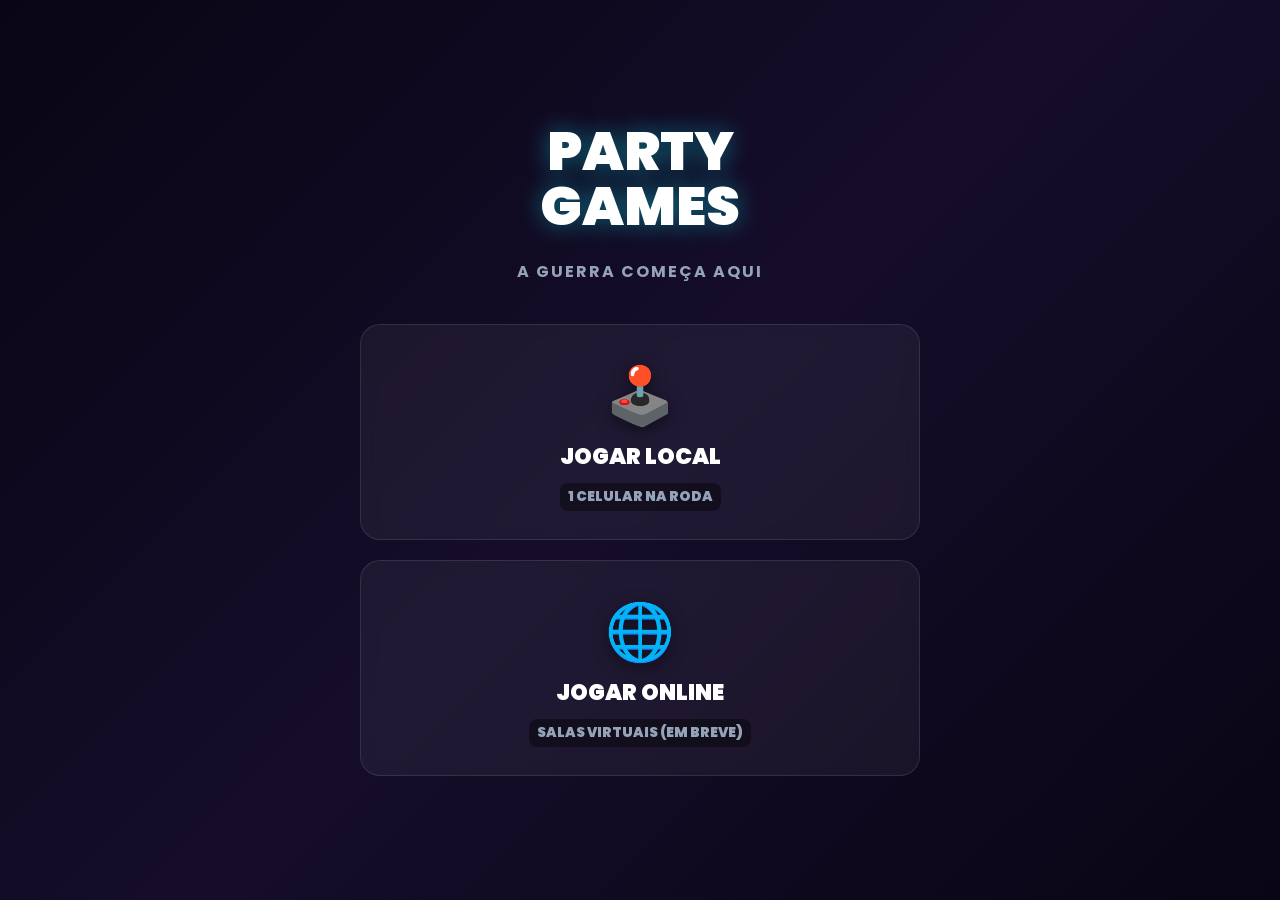
==== commit 5491b5c8: "Update index.html" ====
--- a/index.html
+++ b/index.html
@@ -3,341 +3,788 @@
 <head>
     <meta charset="UTF-8">
     <meta name="viewport" content="width=device-width, initial-scale=1.0, user-scalable=no, maximum-scale=1.0">
-    <title>Game is War - Pro Edition</title>
-    
+    <title>Game is War - Ultimate Edition</title>
     <link rel="manifest" href="manifest.json">
-    <meta name="theme-color" content="#0b0c10">
-    <link rel="apple-touch-icon" href="icon-192.png">
-
+    <meta name="theme-color" content="#090514">
     <style>
-        @import url('https://fonts.googleapis.com/css2?family=Nunito:wght@400;700;900&display=swap');
+        @import url('https://fonts.googleapis.com/css2?family=Poppins:wght@400;600;800;900&display=swap');
 
         :root {
-            --bg-color: #0b0c10; --panel-bg: #1a1a2e; --panel-light: #252542;
-            --primary: #6d28d9; --success: #10b981; --danger: #ef4444; 
-            --timer: #f59e0b; --easy: #4ade80; --medium: #fbbf24; --hard: #f87171;
-            --text-main: #ffffff; --text-muted: #9ca3af;
-        }
-
-        * { box-sizing: border-box; -webkit-tap-highlight-color: transparent; }
-        ::-webkit-scrollbar { display: none; } 
-
-        body {
-            font-family: 'Nunito', sans-serif; background-color: var(--bg-color); color: var(--text-main);
-            margin: 0; padding: 0; display: flex; justify-content: center;
-            height: 100dvh; overflow: hidden; user-select: none; -webkit-user-select: none;
-        }
-
-        #app { width: 100%; max-width: 600px; height: 100%; display: flex; flex-direction: column; position: relative; background-color: var(--bg-color); }
-        .screen { display: none; flex-direction: column; height: 100%; padding: 20px; overflow-y: auto; overflow-x: hidden; }
-        .screen.active { display: flex; }
-
-        .header { display: flex; align-items: center; justify-content: space-between; margin-bottom: 20px; }
-        .back-btn, .help-header-btn { background: var(--panel-light); border: none; color: white; width: 45px; height: 45px; border-radius: 50%; font-size: 1.2em; cursor: pointer; display: flex; align-items: center; justify-content: center; }
-        .title { font-size: 1.5em; font-weight: 900; margin: 0; text-align: center; flex-grow: 1; }
-
-        .card { background: var(--panel-bg); border-radius: 20px; padding: 20px; margin-bottom: 15px; }
-        .card-row { display: flex; justify-content: space-between; align-items: center; padding: 10px 0; border-bottom: 1px solid rgba(255,255,255,0.05); }
-        .card-row:last-child { border-bottom: none; }
-        
-        .btn { width: 100%; padding: 16px; border-radius: 15px; border: none; font-size: 1.1em; font-weight: 900; color: white; cursor: pointer; transition: transform 0.1s; margin-bottom: 10px; text-align: center;}
-        .btn:active { transform: scale(0.97); }
-        .btn-success { background-color: var(--success); } .btn-primary { background-color: var(--primary); }
-        .btn-danger { background-color: var(--danger); } .btn-dark { background-color: var(--panel-light); }
-
-        .menu-grid { display: grid; grid-template-columns: 1fr 1fr; gap: 10px; margin-bottom: 20px;}
-        .menu-grid .btn { margin-bottom: 0; padding: 20px 10px; font-size: 1.05em; }
-
-        .player-item { display: flex; align-items: center; background: var(--panel-light); padding: 10px 15px; border-radius: 15px; margin-bottom: 10px; }
-        .avatar { width: 40px; height: 40px; border-radius: 50%; display: flex; align-items: center; justify-content: center; font-weight: 900; font-size: 1.2em; margin-right: 15px; color: white;}
-        .player-name { flex-grow: 1; font-size: 1.1em; font-weight: 700; }
-        .player-score { font-weight: 900; color: var(--success); font-size: 1.2em; margin-right: 15px;}
-        .icon-btn { background: none; border: none; color: var(--danger); font-size: 1.5em; cursor: pointer; padding: 0 10px;}
-        .add-pts-btn { background: var(--success); color: white; border: none; border-radius: 8px; padding: 8px 12px; font-weight: 900; cursor: pointer;}
-
-        .input-group { display: flex; gap: 10px; margin-bottom: 20px; }
-        input[type="text"], input[type="number"], select { flex-grow: 1; padding: 15px; border-radius: 15px; border: none; background: var(--panel-light); color: white; font-family: 'Nunito'; font-size: 1.1em; outline: none; }
-        
-        .mode-selector { display: flex; gap: 10px; margin-bottom: 20px; }
-        .mode-card { flex: 1; background: var(--panel-bg); border: 2px solid transparent; border-radius: 15px; padding: 15px; text-align: center; cursor: pointer; opacity: 0.5; transition: 0.2s; }
-        .mode-card.selected { border-color: var(--success); opacity: 1; background: var(--panel-light); }
-        .mode-icon { font-size: 2em; margin-bottom: 5px; }
-        
-        .theme-grid { display: grid; grid-template-columns: 1fr 1fr; gap: 10px; margin-bottom: 20px;}
-        .theme-card { background: var(--panel-light); padding: 12px 10px; border-radius: 12px; text-align: center; cursor: pointer; border: 2px solid transparent; font-weight: 700; font-size: 0.9em; display: flex; flex-direction: column; align-items: center; gap: 5px;}
-        .theme-card.selected { border-color: var(--primary); background: var(--primary); }
-
-        .reveal-container { flex-grow: 1; display: flex; flex-direction: column; align-items: center; justify-content: center; text-align: center; }
-        .secret-box { background: var(--panel-bg); border: 3px dashed var(--primary); border-radius: 20px; padding: 40px 20px; width: 100%; margin: 20px 0; min-height: 200px; display: flex; flex-direction: column; justify-content: center; }
-        .role-title { font-size: 1.8em; font-weight: 900; color: var(--primary); margin-bottom: 10px; display: none; }
-        .word-reveal { font-size: 2.2em; font-weight: 900; color: white; display: none; text-transform: uppercase; }
-        .hold-instruction { font-size: 1.1em; color: var(--text-muted); }
-        .hold-btn { background-color: var(--panel-light); border-radius: 50px; padding: 20px; width: 100%; border: none; color: white; font-weight: 900; font-size: 1.1em; cursor: pointer; -webkit-touch-callout: none; }
-
-        .timer-circle { width: 220px; height: 220px; border-radius: 50%; border: 10px solid var(--primary); display: flex; flex-direction: column; align-items: center; justify-content: center; margin: 30px auto; }
-        .time-text { font-size: 3.5em; font-weight: 900; }
-        
-        .modal-overlay { position: fixed; top: 0; left: 0; right: 0; bottom: 0; background: rgba(0,0,0,0.9); display: flex; align-items: center; justify-content: center; z-index: 1000; padding: 20px; }
-        .modal-content { background: var(--bg-color); padding: 20px; border-radius: 20px; width: 100%; max-width: 450px; max-height: 90vh; overflow-y: auto; border: 1px solid var(--panel-light); }
-        .rule-step { background: var(--panel-bg); border-radius: 15px; padding: 15px; margin-bottom: 15px; display: flex; align-items: flex-start; gap: 15px; }
-        .rule-icon { font-size: 2.5em; background: var(--panel-light); padding: 10px; border-radius: 12px; }
-        .rule-text h4 { margin: 0 0 5px 0; color: var(--primary); font-size: 1.2em; }
-        .rule-text p { margin: 0; color: var(--text-muted); font-size: 0.95em; line-height: 1.4; }
-
-        .team-box { background: var(--panel-bg); border-radius: 15px; padding: 15px; margin-bottom: 15px; border: 2px solid transparent;}
-        .team-box-title { color: var(--text-muted); font-weight: 900; margin-top:0; margin-bottom: 10px; font-size:1.1em;}
-        .team-players { display: flex; flex-wrap: wrap; gap: 10px; }
-        .team-p-pill { background: var(--panel-light); padding: 8px 15px; border-radius: 20px; font-weight: 700; font-size: 0.9em; cursor: pointer; transition: 0.2s; border: 2px solid transparent;}
-        .team-p-pill.selected { border-color: var(--success); background: var(--success); color: white;}
-
-        .game-direct-content { flex-grow: 1; display: flex; flex-direction: column; align-items: center; width: 100%; }
-        .mega-senha-word-box { background: var(--panel-bg); border-radius: 20px; width: 100%; min-height: 180px; display: flex; flex-direction: column; justify-content: center; align-items: center; margin: 20px 0; border: 4px solid var(--primary);}
-        .mega-senha-list { list-style: none; padding: 0; margin: 10px 0; width: 100%;}
-        .mega-senha-list li { background: var(--panel-light); margin: 8px 0; padding: 15px; border-radius: 12px; font-size: 1.2em; font-weight: 900; cursor: pointer; border-left: 6px solid transparent; text-align: center;}
-        .mega-senha-list li.completed { text-decoration: line-through; opacity: 0.3; background: var(--bg-color); border-left-color: transparent; }
+            --bg-gradient: linear-gradient(135deg, #090514, #150d2a, #090514);
+            --glass-bg: rgba(255, 255, 255, 0.05);
+            --glass-border: rgba(255, 255, 255, 0.1);
+            --primary: #00f2fe;
+            --primary-glow: rgba(0, 242, 254, 0.4);
+            --secondary: #4facfe;
+            --success: #10b981;
+            --danger: #f43f5e;
+            --warning: #facc15;
+            --text-main: #ffffff;
+            --text-muted: #94a3b8;
+        }
+
+        body.theme-cyberpunk { --bg-gradient: linear-gradient(135deg, #0a0a0a, #1a1a00, #0a0a0a); --primary: #facc15; --primary-glow: rgba(250, 204, 21, 0.4); --secondary: #f97316; }
+        body.theme-crimson { --bg-gradient: linear-gradient(135deg, #1a0505, #3a0a15, #1a0505); --primary: #f43f5e; --primary-glow: rgba(244, 63, 94, 0.4); --secondary: #be123c; }
+        body.theme-chaos { --bg-gradient: linear-gradient(135deg, #2b0000, #4a0000, #1a0000); --primary: #ef4444; --primary-glow: rgba(239, 68, 68, 0.6); --secondary: #991b1b; }
+
+        * { box-sizing: border-box; -webkit-tap-highlight-color: transparent; font-family: 'Poppins', sans-serif; }
+        ::-webkit-scrollbar { display: none; }
+
+        body { 
+            background: var(--bg-gradient); 
+            color: var(--text-main); 
+            margin: 0; 
+            padding: 0; 
+            display: flex; 
+            justify-content: center; 
+            height: 100dvh; 
+            overflow: hidden; 
+            user-select: none; 
+            -webkit-user-select: none; 
+            background-attachment: fixed;
+        }
+
+        #app { width: 100%; max-width: 600px; height: 100%; display: flex; flex-direction: column; position: relative; z-index: 1;}
+        
+        .screen { display: none; flex-direction: column; height: 100%; padding: 20px; overflow-y: auto; overflow-x: hidden; position: relative; }
+        .screen.active { display: flex; animation: screenFade 0.3s cubic-bezier(0.16, 1, 0.3, 1); }
+        .screen-fullscreen { padding: 0 !important; }
+
+        /* ================= ANIMAÇÕES GERAIS ================= */
+        @keyframes screenFade { from { opacity: 0; transform: translateY(12px) scale(0.98); } to { opacity: 1; transform: translateY(0) scale(1); } }
+        @keyframes bombPulse { 0%, 100% { transform: scale(1); filter: drop-shadow(0 0 10px rgba(244, 63, 94, 0.4)); } 50% { transform: scale(1.18); filter: drop-shadow(0 0 35px rgba(244, 63, 94, 0.9)); } }
+        @keyframes sparkFlicker { 0% { opacity: 0.3; transform: scale(0.8) rotate(0deg); } 50% { opacity: 1; transform: scale(1.4) rotate(180deg); } 100% { opacity: 0.4; transform: scale(0.9) rotate(360deg); } }
+        @keyframes shakeExtreme { 0%, 100% { transform: translate(0, 0) rotate(0deg); } 10% { transform: translate(-10px, -8px) rotate(-4deg); } 20% { transform: translate(12px, 8px) rotate(4deg); } 30% { transform: translate(-14px, 6px) rotate(-3deg); } 40% { transform: translate(10px, -10px) rotate(3deg); } 50% { transform: translate(-8px, 10px) rotate(-2deg); } 60% { transform: translate(12px, -6px) rotate(2deg); } 70% { transform: translate(-10px, 8px) rotate(-3deg); } 80% { transform: translate(8px, -8px) rotate(3deg); } 90% { transform: translate(-6px, 6px) rotate(-1deg); } }
+        @keyframes blastExpand { 0% { transform: scale(0.1); opacity: 1; border-width: 40px; } 50% { opacity: 0.8; } 100% { transform: scale(4); opacity: 0; border-width: 1px; } }
+        @keyframes stampImpact { 0% { opacity: 0; transform: scale(4) rotate(-25deg); } 65% { opacity: 1; transform: scale(0.9) rotate(3deg); } 100% { opacity: 1; transform: scale(1) rotate(0deg); } }
+        @keyframes fireGlow { 0%, 100% { box-shadow: 0 0 15px rgba(249, 115, 22, 0.5), inset 0 0 10px rgba(234, 88, 12, 0.4); } 50% { box-shadow: 0 0 35px rgba(239, 68, 68, 0.9), inset 0 0 20px rgba(249, 115, 22, 0.8); } }
+        @keyframes popUp { 0% { transform: scale(0.7); opacity: 0; } 70% { transform: scale(1.08); opacity: 1; } 100% { transform: scale(1); } }
+        @keyframes splatEffect { 0% { transform: scale(0.2) rotate(0deg); opacity: 1; } 40% { transform: scale(1.3) rotate(15deg); opacity: 1; } 100% { transform: scale(1.1) translateY(40px); opacity: 0; } }
+
+        .shake-extreme { animation: shakeExtreme 0.6s cubic-bezier(0.36, 0.07, 0.19, 0.97) both; }
+        .fire-border { animation: fireGlow 1.4s infinite alternate; border-color: #f97316 !important; }
+        .pop-in { animation: popUp 0.4s cubic-bezier(0.175, 0.885, 0.32, 1.275) forwards; }
+
+        /* ================= COMPONENTES VISUAIS ================= */
+        .top-nav { display: flex; justify-content: space-between; align-items: center; margin-bottom: 10px; padding: 12px 16px; background: var(--glass-bg); backdrop-filter: blur(15px); border-radius: 20px; border: 1px solid var(--glass-border); box-shadow: 0 8px 32px rgba(0,0,0,0.3); }
+        .brand { font-size: 1.2em; font-weight: 900; background: linear-gradient(to right, var(--primary), var(--secondary)); -webkit-background-clip: text; -webkit-text-fill-color: transparent; text-transform: uppercase; letter-spacing: 1.5px; }
+        .top-pills { display: flex; gap: 8px; }
+        .nav-icon-btn { width: 38px; height: 38px; border-radius: 12px; background: rgba(0,0,0,0.3); border: 1px solid var(--glass-border); color: white; display: flex; justify-content: center; align-items: center; font-size: 1.1em; cursor: pointer; transition: transform 0.15s ease; }
+        .nav-icon-btn:active { transform: scale(0.88); }
+
+        .xp-bar-container { background: rgba(0,0,0,0.3); border: 1px solid var(--glass-border); border-radius: 16px; padding: 10px 16px; display: flex; justify-content: space-between; align-items: center; margin-bottom: 15px; cursor: pointer; }
+        .xp-level { font-weight: 900; color: var(--primary); font-size: 0.9em; text-transform: uppercase; }
+        .xp-progress { font-weight: 700; color: var(--text-muted); font-size: 0.85em; }
+
+        .action-bar { display: flex; gap: 12px; margin-bottom: 25px; width: 100%; }
+        .action-btn { flex: 1; background: var(--glass-bg); border: 1px solid var(--glass-border); border-radius: 16px; padding: 14px; font-size: 0.95em; font-weight: 900; color: #fff; cursor: pointer; display: flex; align-items: center; justify-content: center; gap: 8px; backdrop-filter: blur(8px); transition: 0.2s; white-space: nowrap; }
+        .action-btn:active { transform: scale(0.94); background: rgba(255,255,255,0.1); }
+        .action-btn.gold { border-color: var(--warning); box-shadow: 0 0 20px rgba(250, 204, 21, 0.25); }
+
+        .section-title { display: flex; align-items: center; gap: 10px; font-size: 0.95em; font-weight: 900; color: #fff; margin: 15px 0 10px 0; text-transform: uppercase; letter-spacing: 0.5px; }
+        .section-title::after { content: ''; flex-grow: 1; height: 1px; background: var(--glass-border); }
+        .category-row { display: flex; overflow-x: auto; gap: 12px; padding-bottom: 15px; scroll-snap-type: x mandatory; margin-right: -20px; padding-right: 20px; }
+        
+        .game-card { min-width: 140px; scroll-snap-align: start; flex-shrink: 0; background: var(--glass-bg); border: 1px solid var(--glass-border); border-radius: 20px; padding: 16px 12px; text-align: center; cursor: pointer; display: flex; flex-direction: column; align-items: center; backdrop-filter: blur(8px); transition: transform 0.2s, border-color 0.2s; position: relative; overflow: hidden; }
+        .game-card:active { transform: scale(0.92); border-color: var(--primary); }
+        .game-card.disabled { filter: grayscale(1) opacity(0.35); pointer-events: none; border-color: var(--danger); }
+        .req-badge { position: absolute; top: 6px; right: 6px; background: var(--danger); font-size: 0.6em; padding: 3px 6px; border-radius: 6px; font-weight: 900; display: none; }
+        .game-card.disabled .req-badge { display: block; }
+        .game-icon { font-size: 2.6em; margin-bottom: 6px; filter: drop-shadow(0 4px 8px rgba(0,0,0,0.5)); }
+        .game-title { font-size: 1em; font-weight: 900; color: #fff; margin-bottom: 6px; line-height: 1.1; }
+        .game-badge { font-size: 0.65em; font-weight: 900; padding: 4px 8px; border-radius: 8px; color: var(--text-muted); background: rgba(0,0,0,0.4); margin-top: auto; text-transform: uppercase; }
+
+        /* ================= BOTÕES E INPUTS ================= */
+        .btn { width: 100%; padding: 18px; border-radius: 16px; border: none; font-size: 1.05em; font-weight: 900; color: white; cursor: pointer; transition: transform 0.1s, box-shadow 0.2s; margin-bottom: 10px; text-transform: uppercase; letter-spacing: 1px; box-shadow: 0 6px 20px rgba(0,0,0,0.3); }
+        .btn:active { transform: scale(0.96); }
+        .btn-success { background: linear-gradient(135deg, #10b981, #059669); }
+        .btn-primary { background: linear-gradient(135deg, var(--primary), var(--secondary)); color: #000; }
+        .btn-danger { background: linear-gradient(135deg, #f43f5e, #e11d48); }
+        .btn-dark { background: var(--glass-bg); border: 1px solid var(--glass-border); backdrop-filter: blur(8px); }
+        .btn-warning { background: linear-gradient(135deg, #facc15, #eab308); color: #000; }
+
+        .input-group { display: flex; gap: 10px; width: 100%; margin-bottom: 15px; }
+        input, select, textarea { flex-grow: 1; padding: 16px; border-radius: 16px; border: 1px solid var(--glass-border); background: rgba(0,0,0,0.35); color: white; font-family: 'Poppins'; font-size: 1em; outline: none; width: 100%; }
+        input:focus, textarea:focus { border-color: var(--primary); }
+        input[type="range"] { padding: 0; height: 8px; border: none; appearance: none; background: var(--glass-border); border-radius: 10px; outline: none; }
+        input[type="range"]::-webkit-slider-thumb { appearance: none; width: 22px; height: 22px; border-radius: 50%; background: var(--primary); cursor: pointer; box-shadow: 0 0 10px var(--primary); }
+
+        .header-sub { display: flex; align-items: center; justify-content: space-between; margin-bottom: 20px; padding: 0; }
+        .back-btn, .help-btn, .custom-btn { background: var(--glass-bg); border: 1px solid var(--glass-border); color: white; width: 44px; height: 44px; border-radius: 14px; font-size: 1.2em; cursor: pointer; display: flex; align-items: center; justify-content: center; backdrop-filter: blur(8px); }
+        .title-sub { font-size: 1.3em; font-weight: 900; margin: 0; text-align: center; flex-grow: 1; text-transform: uppercase; letter-spacing: 1px; }
+
+        /* ================= AVATAR & LOBBY ================= */
+        .player-item { display: flex; align-items: center; background: var(--glass-bg); border: 1px solid var(--glass-border); padding: 12px 16px; border-radius: 18px; margin-bottom: 10px; transition: 0.2s; }
+        .avatar { width: 44px; height: 44px; border-radius: 14px; display: flex; align-items: center; justify-content: center; font-size: 1.6em; margin-right: 14px; background: rgba(0,0,0,0.3); border: 1px solid var(--glass-border); position: relative; }
+        .player-name { flex-grow: 1; font-size: 1.05em; font-weight: 700; }
+        .icon-btn { background: none; border: none; color: var(--danger); font-size: 1.4em; cursor: pointer; padding: 0 8px; }
+
+        .team-box { background: var(--glass-bg); border-radius: 18px; padding: 15px; margin-bottom: 15px; border: 1px solid var(--glass-border); min-height: 90px; }
+        .team-players { display: flex; flex-wrap: wrap; gap: 10px; min-height: 45px; align-items: center; }
+        .team-p-pill { background: rgba(0,0,0,0.4); padding: 10px 18px; border-radius: 20px; font-weight: 700; font-size: 0.95em; cursor: pointer; border: 1.5px solid var(--glass-border); transition: transform 0.15s, border-color 0.15s; }
+        .team-p-pill:active { transform: scale(1.06); }
+        .team-p-pill.selected { border-color: var(--primary); background: var(--primary-glow); box-shadow: 0 0 15px var(--primary-glow); }
+
+        /* ================= BOMBA BATATA QUENTE CINEMATOGRÁFICA ================= */
+        .bomb-stage { position: relative; width: 220px; height: 220px; margin: 30px auto; display: flex; justify-content: center; align-items: center; }
+        .bomb-body { font-size: 7.5em; filter: drop-shadow(0 15px 25px rgba(0,0,0,0.7)); position: relative; z-index: 5; transition: transform 0.1s ease; }
+        .bomb-fuse-spark { position: absolute; top: 15px; right: 45px; font-size: 2.2em; z-index: 6; animation: sparkFlicker 0.15s infinite; filter: drop-shadow(0 0 8px #f59e0b); }
+        .blast-ring { position: absolute; width: 100px; height: 100px; border-radius: 50%; border: 15px solid var(--danger); opacity: 0; pointer-events: none; }
+        .flash-overlay { position: fixed; top: 0; left: 0; width: 100vw; height: 100vh; background: #fff; z-index: 9999; opacity: 0; pointer-events: none; transition: opacity 0.6s ease-out; }
+
+        /* ================= CARIMBO DO IMPOSTOR ================= */
+        .verdict-stamp { font-size: 2.8em; font-weight: 900; text-transform: uppercase; padding: 15px 25px; border-radius: 18px; border: 5px solid; display: inline-block; animation: stampImpact 0.5s cubic-bezier(0.175, 0.885, 0.32, 1.275) forwards; }
+        .verdict-stamp.impostor { color: var(--success); border-color: var(--success); text-shadow: 0 0 20px rgba(16, 185, 129, 0.8); box-shadow: 0 0 40px rgba(16, 185, 129, 0.4); }
+        .verdict-stamp.civil { color: var(--danger); border-color: var(--danger); text-shadow: 0 0 20px rgba(244, 63, 94, 0.8); box-shadow: 0 0 40px rgba(244, 63, 94, 0.4); }
+
+        /* ================= ROLETA DO TORNEIO (CASINO) ================= */
+        .roulette-container { width: 100%; height: 160px; overflow: hidden; position: relative; background: rgba(0,0,0,0.5); border-radius: 24px; border: 2px solid var(--primary); margin: 30px 0; box-shadow: inset 0 0 30px rgba(0,0,0,0.8), 0 0 25px var(--primary-glow); }
+        .roulette-track { display: flex; flex-direction: column; align-items: center; transition: transform 3.5s cubic-bezier(0.1, 0.9, 0.2, 1); }
+        .roulette-item { height: 160px; display: flex; flex-direction: column; justify-content: center; align-items: center; width: 100%; font-size: 1.4em; font-weight: 900; text-transform: uppercase; }
+        .roulette-center-line { position: absolute; top: 50%; left: 0; width: 100%; height: 4px; background: var(--primary); transform: translateY(-50%); z-index: 5; box-shadow: 0 0 15px var(--primary); pointer-events: none; }
+
+        /* ================= MODAIS BLINDADOS ================= */
+        .modal-overlay { position: fixed; top: 0; left: 0; right: 0; bottom: 0; background: rgba(0,0,0,0.88); display: none; align-items: center; justify-content: center; z-index: 9000; padding: 20px; backdrop-filter: blur(12px); opacity: 0; transition: opacity 0.25s ease; }
+        .modal-overlay.active { opacity: 1; }
+        .modal-content { background: #120b24; padding: 25px; border-radius: 24px; width: 100%; max-width: 440px; max-height: 90vh; overflow-y: auto; border: 1px solid var(--glass-border); box-shadow: 0 15px 50px rgba(0,0,0,0.7); position: relative; }
+
+        /* ================= DUOLINGO AVATAR BUILDER ================= */
+        .duo-header { background: rgba(0,0,0,0.4); padding: 18px 20px; display: flex; justify-content: space-between; align-items: center; border-bottom: 1px solid var(--glass-border); }
+        .duo-preview-area { flex-grow: 1; display: flex; flex-direction: column; align-items: center; justify-content: center; background: radial-gradient(circle, rgba(0, 242, 254, 0.15) 0%, transparent 70%); }
+        .duo-controls { background: #0c0717; padding: 20px; border-top: 1px solid var(--glass-border); height: 46vh; display: flex; flex-direction: column; }
+        .emoji-grid { display: grid; grid-template-columns: repeat(5, 1fr); gap: 10px; overflow-y: auto; flex-grow: 1; padding-bottom: 15px; }
+        .emoji-opt { font-size: 2.1em; text-align: center; cursor: pointer; padding: 8px; border-radius: 16px; background: rgba(255,255,255,0.04); border: 2px solid transparent; transition: 0.15s; }
+        .emoji-opt.selected { border-color: var(--primary); background: var(--primary-glow); transform: scale(1.12); }
+
+        /* ================= RETROSPECTIVA SPOTIFY WRAPPED ================= */
+        #screen-retro { background: #000; color: white; justify-content: center; align-items: center; text-align: center; }
+        .retro-slide { display: none; flex-direction: column; align-items: center; justify-content: center; height: 100%; width: 100%; }
+        .retro-slide.active { display: flex; animation: popUp 0.6s cubic-bezier(0.16, 1, 0.3, 1); }
+        .retro-title { font-size: 1.3em; font-weight: 800; color: var(--text-muted); margin-bottom: 20px; text-transform: uppercase; letter-spacing: 2px; }
+        .retro-main { font-size: 3.2em; font-weight: 900; line-height: 1.1; margin-bottom: 20px; text-shadow: 0 0 25px rgba(255,255,255,0.4); }
+
+        #mural-perdedor-box { display: none; position: absolute; top: 15px; left: 15px; right: 15px; bottom: 15px; border-radius: 24px; background-size: cover; background-position: center; z-index: 0; opacity: 0.25; pointer-events: none; }
+        .splat { position: absolute; font-size: 4.5em; pointer-events: none; animation: splatEffect 1.8s forwards; z-index: 100; }
+        .confetti { position: absolute; width: 10px; height: 10px; pointer-events: none; border-radius: 2px; z-index: 9999; animation: fall 3s linear forwards; }
+        @keyframes fall { 0% { opacity: 1; transform: translateY(-10vh) rotate(0deg); } 100% { opacity: 0; transform: translateY(100vh) rotate(720deg); } }
+        .crown-icon { position: absolute; top: -10px; left: -10px; font-size: 1.5em; filter: drop-shadow(0 0 6px gold); transform: rotate(-20deg); pointer-events: none; }
     </style>
 </head>
 <body>
 
+<div id="mural-perdedor-box"></div>
+<div id="flash-overlay" class="flash-overlay"></div>
+
 <div id="app">
 
-    <!-- HOME -->
-    <div id="screen-home" class="screen active">
-        <h1 style="text-align: center; color: var(--primary); font-size: 2.5em; margin-bottom: 5px;">Game is War</h1>
-        <p style="text-align: center; color: var(--text-muted); margin-bottom: 25px;">O App da Galera</p>
-        
-        <div style="display: flex; gap: 10px; margin-bottom: 25px;">
-            <button class="btn btn-primary" style="margin:0;" onclick="nav('screen-players')">👥 Jogadores</button>
-            <button class="btn btn-dark" style="margin:0;" onclick="nav('screen-leaderboard')">🏆 Placar</button>
-        </div>
-
-        <div class="menu-grid">
-            <button class="btn btn-success" onclick="openConfig('impostor')">🕵️ O Impostor</button>
-            <button class="btn btn-success" onclick="openConfig('espiao')">🕶️ Espião</button>
-            <button class="btn btn-success" onclick="openConfig('duplas')">👯 Duplas</button>
-            <button class="btn btn-success" onclick="openConfig('posicao')">📈 Qual a Posição?</button>
+    <!-- 1. TELA LANDING -->
+    <div id="screen-landing" class="screen active" style="justify-content: center; align-items: center;">
+        <h1 style="font-size: 3.4em; font-weight: 900; line-height: 1; margin: 0 0 10px 0; color: #fff; text-shadow: 0 0 25px var(--primary-glow); text-align: center;">PARTY<br>GAMES</h1>
+        <p style="color:var(--text-muted); font-weight:700; margin-bottom: 40px; text-transform:uppercase; letter-spacing:2px; text-align:center;">A Guerra Começa Aqui</p>
+        <div class="game-card" style="width:100%; margin-bottom: 20px; padding: 28px;" onclick="nav('screen-home')">
+            <div class="game-icon" style="font-size:3.5em;">🕹️</div>
+            <div class="game-title" style="font-size:1.4em;">JOGAR LOCAL</div>
+            <div class="game-badge" style="font-size:0.85em; margin-top:8px;">1 Celular na Roda</div>
+        </div>
+        <div class="game-card" style="width:100%; padding: 28px;" onclick="nav('screen-online')">
+            <div class="game-icon" style="font-size:3.5em;">🌐</div>
+            <div class="game-title" style="font-size:1.4em;">JOGAR ONLINE</div>
+            <div class="game-badge" style="font-size:0.85em; margin-top:8px;">Salas Virtuais (Em Breve)</div>
+        </div>
+    </div>
+
+    <!-- 2. TELA ONLINE -->
+    <div id="screen-online" class="screen">
+        <div class="header-sub"><button class="back-btn" onclick="nav('screen-landing')">←</button><h2 class="title-sub">Salas Virtuais</h2><div style="width:44px;"></div></div>
+        <p style="color:var(--text-muted); text-align:center;">Jogue no seu celular. (Servidor em construção!)</p>
+        <button class="btn btn-success" style="padding:22px; font-size:1.2em; margin-bottom:20px;" onclick="showCustomAlert('Aviso', 'Servidor em desenvolvimento!')">➕ CRIAR SALA</button>
+        <div class="input-group"><input type="text" placeholder="PIN da Sala (Ex: ABCD)"><button class="btn btn-primary" style="width:100px; margin:0;" onclick="showCustomAlert('Erro', 'Offline.')">ENTRAR</button></div>
+    </div>
+
+    <!-- 3. TELA HOME LOCAL -->
+    <div id="screen-home" class="screen" onclick="throwTomato(event)">
+        <div class="top-nav">
+            <div class="brand">Game Is War</div>
+            <div class="top-pills">
+                <div class="nav-icon-btn" onclick="openModal('settings-modal')">⚙️</div>
+                <div class="nav-icon-btn" onclick="openRegraCaos()">🌀</div>
+                <div class="nav-icon-btn" onclick="openModal('hall-modal')">🏅</div>
+                <div class="nav-icon-btn" style="background:rgba(244,63,94,0.25); border-color:var(--danger);" onclick="nav('screen-landing')">🚪</div>
+            </div>
+        </div>
+
+        <div class="xp-bar-container" onclick="nav('screen-leaderboard')">
+            <div class="xp-level">Nível <span id="group-level-display">1</span></div>
+            <div class="xp-progress"><span id="group-xp-display">0</span> / 50 XP</div>
+        </div>
+
+        <div class="action-bar">
+            <div class="action-btn" onclick="nav('screen-players')"><span style="font-size:1.6em;">👥</span> Jogadores (<span id="nav-player-count">0</span>)</div>
+            <div class="action-btn gold" onclick="openTourneySetup()"><span style="font-size:1.6em;">🏆</span> Torneio</div>
+        </div>
+
+        <div class="section-title">🕵️ Mistério e Dedução</div>
+        <div class="category-row">
+            <div class="game-card" data-min="3" data-id="impostor" onclick="routeGame('impostor')"><div class="req-badge">Mín: 3</div><div class="game-icon">🕵️</div><div class="game-title">O Impostor</div><div class="game-badge">Passar Celular</div></div>
+            <div class="game-card" data-min="3" data-id="espiao" onclick="routeGame('espiao')"><div class="req-badge">Mín: 3</div><div class="game-icon">🕶️</div><div class="game-title">Espião</div><div class="game-badge">Passar Celular</div></div>
+            <div class="game-card" data-min="5" data-id="duplas" onclick="routeGame('duplas')"><div class="req-badge">Mín: 5</div><div class="game-icon">👯</div><div class="game-title">Duplas</div><div class="game-badge">Passar Celular</div></div>
+            <div class="game-card" data-min="2" data-id="macabro" onclick="routeGame('macabro')"><div class="req-badge">Mín: 2</div><div class="game-icon">🔪</div><div class="game-title">Mistérios</div><div class="game-badge">Enigmas</div></div>
+        </div>
+
+        <div class="section-title">🧠 Sintonia Mental</div>
+        <div class="category-row">
+            <div class="game-card" data-min="3" data-id="posicao" onclick="routeGame('posicao')"><div class="req-badge">Mín: 3</div><div class="game-icon">📈</div><div class="game-title">Posições</div><div class="game-badge">Cooperativo</div></div>
+            <div class="game-card" data-min="4" data-id="nota" onclick="routeGame('nota')"><div class="req-badge">Mín: 4</div><div class="game-icon">🎯</div><div class="game-title">A Nota</div><div class="game-badge">Equipes</div></div>
+            <div class="game-card" data-min="2" data-id="quemsoueu" onclick="routeGame('quemsoueu')"><div class="req-badge">Mín: 2</div><div class="game-icon">🤔</div><div class="game-title">Quem Sou Eu</div><div class="game-badge">Adivinhação</div></div>
+            <div class="game-card" data-min="3" data-id="unica" onclick="routeGame('unica')"><div class="req-badge">Mín: 3</div><div class="game-icon">💡</div><div class="game-title">Única Palavra</div><div class="game-badge">Cooperativo</div></div>
+        </div>
+
+        <div class="section-title">🏆 Competição</div>
+        <div class="category-row">
+            <div class="game-card" data-min="4" data-id="megasenha" onclick="routeGame('megasenha')"><div class="req-badge">Mín: 4</div><div class="game-icon">🗣️</div><div class="game-title">Mega Senha</div><div class="game-badge">Equipes</div></div>
+            <div class="game-card" data-min="6" data-id="completa" onclick="routeGame('completa')"><div class="req-badge">Mín: 6</div><div class="game-icon">🧩</div><div class="game-title">Completa</div><div class="game-badge">Equipes 3v3</div></div>
+            <div class="game-card" data-min="2" data-id="mimica" onclick="routeGame('mimica')"><div class="req-badge">Mín: 2</div><div class="game-icon">🤹</div><div class="game-title">Mímica Solo</div><div class="game-badge">1 vs Todos</div></div>
+        </div>
+
+        <div class="section-title">🔥 Roda de Sobrevivência</div>
+        <div class="category-row">
+            <div class="game-card" data-min="2" data-id="stop" onclick="routeGame('stop')"><div class="req-badge">Mín: 2</div><div class="game-icon">🛑</div><div class="game-title">Stop</div><div class="game-badge">Eliminação</div></div>
+            <div class="game-card" data-min="2" data-id="sevira" onclick="routeGame('sevira')"><div class="req-badge">Mín: 2</div><div class="game-icon">⏱️</div><div class="game-title">Se Vira</div><div class="game-badge">Apostas</div></div>
+            <div class="game-card" data-min="2" data-id="cinco" onclick="routeGame('cinco')"><div class="req-badge">Mín: 2</div><div class="game-icon">✋</div><div class="game-title">5 Segundos</div><div class="game-badge">Pressão</div></div>
+            <div class="game-card" data-min="3" data-id="batata" onclick="routeGame('batata')"><div class="req-badge">Mín: 3</div><div class="game-icon">💣</div><div class="game-title">Batata Quente</div><div class="game-badge">KABOOM</div></div>
+            <div class="game-card" data-min="2" data-id="ultimo" onclick="routeGame('ultimo')" style="border-color:var(--danger);"><div class="req-badge">Mín: 2</div><div class="game-icon" style="font-size:3em;">☠️</div><div class="game-title" style="font-size:1.3em; color:var(--danger);">Último a Falar</div><div class="game-badge">Punições</div></div>
+        </div>
+        <div style="height: 40px;"></div>
+    </div>
+
+    <!-- 4. TELA JOGADORES (LISTA) -->
+    <div id="screen-players" class="screen">
+        <div class="header-sub"><button class="back-btn" onclick="nav('screen-home')">←</button><h2 class="title-sub">Jogadores</h2><button class="help-btn" onclick="nav('screen-leaderboard')">🏆</button></div>
+        <button class="btn btn-primary" onclick="nav('screen-add-player')">➕ Adicionar Novo Jogador</button>
+        <div id="player-list-container" style="flex-grow: 1; overflow-y: auto; margin-top:15px;"></div>
+    </div>
+
+    <!-- 5. TELA ADICIONAR JOGADOR (DUOLINGO STYLE) -->
+    <div id="screen-add-player" class="screen screen-fullscreen">
+        <div class="duo-header">
+            <button class="back-btn" style="border:none; background:rgba(0,0,0,0.5);" onclick="nav('screen-players')">✕</button>
+            <div style="font-weight:900; font-size:1.1em; text-transform:uppercase; letter-spacing:1px;">Criar Avatar</div>
+            <button class="btn btn-primary" style="width:auto; padding:10px 20px; margin:0;" onclick="confirmAddPlayer()">SALVAR</button>
+        </div>
+        <div class="duo-preview-area">
+            <div id="duo-avatar-preview" style="font-size:8.5em; filter:drop-shadow(0 15px 30px rgba(0,0,0,0.6)); transition: transform 0.2s;">👽</div>
+        </div>
+        <div class="duo-controls">
+            <input type="text" id="duo-player-name" placeholder="Digite o Nome..." maxlength="12" style="background:rgba(255,255,255,0.08); text-align:center; font-size:1.4em; font-weight:900; border:none; border-bottom:2px solid var(--primary); border-radius:0; margin-bottom:15px;">
+            <div class="emoji-grid" id="duo-emoji-grid"></div>
+        </div>
+    </div>
+
+    <!-- 6. TELA PLACAR -->
+    <div id="screen-leaderboard" class="screen">
+        <div class="header-sub"><button class="back-btn" onclick="nav('screen-home')">←</button><h2 class="title-sub">Placar</h2><div style="width:44px;"></div></div>
+        <div id="leaderboard-container" style="flex-grow: 1; overflow-y: auto;"></div>
+        <button class="btn btn-danger" onclick="encerrarNoite()">🛑 Encerrar a Noite</button>
+    </div>
+
+    <!-- 7. TELA TEMAS -->
+    <div id="screen-themes" class="screen">
+        <div class="header-sub"><button class="back-btn" onclick="closeThemes()">←</button><h2 class="title-sub">Pacotes</h2><div style="width:44px;"></div></div>
+        <div style="flex-grow: 1; overflow-y:auto;">
+            <p style="color:var(--text-muted); font-size:0.9em; margin-top:0;">Saco de Palavras da Roda:</p>
+            <div style="margin-bottom: 20px; background: rgba(0,0,0,0.25); padding: 15px; border-radius: 16px; border: 1px solid var(--glass-border);">
+                <textarea id="custom-words-input" rows="3" placeholder="Ex: Professor Carlos, Prova, Joãozinho (Separe por vírgulas)"></textarea>
+                <p style="font-size:0.8em; color:var(--warning); margin-bottom:0;">⚠️ Se sua palavra cair, você NÃO PODE pontuar nela!</p>
+            </div>
+            <p style="color:var(--text-muted); font-size:0.9em;">Pacotes do Sistema (Vazio = TODOS):</p>
+            <div class="theme-grid" id="theme-grid-container" style="display:grid; grid-template-columns:1fr 1fr; gap:10px;"></div>
+        </div>
+        <button class="btn btn-success" onclick="closeThemes()">Confirmar Temas</button>
+    </div>
+
+    <!-- 8. SETUP TORNEIO -->
+    <div id="screen-tourney-setup" class="screen">
+        <div class="header-sub"><button class="back-btn" onclick="nav('screen-home')">←</button><h2 class="title-sub" style="color:var(--warning);">Criar Torneio</h2><div style="width:44px;"></div></div>
+        <p style="color:var(--text-muted); text-align:center; font-size:0.9em;">O app sorteará os jogos sem repeti-los! (Vazio = TODOS).</p>
+        <div class="input-group">
+            <span style="display:flex; align-items:center; font-weight:900; margin-right:10px;">🏆 Meta:</span>
+            <select id="tourney-target"><option value="50">50 Pontos</option><option value="100" selected>100 Pontos</option><option value="150">150 Pontos</option></select>
+        </div>
+        <p style="font-weight:900; margin-bottom:10px;">Quais jogos podem cair na roleta?</p>
+        <div id="tourney-games-list" style="display:grid; grid-template-columns:1fr 1fr; gap:10px; margin-bottom:20px;"></div>
+        <button class="btn btn-warning" onclick="startTourney()">▶️ INICIAR TORNEIO</button>
+    </div>
+
+    <!-- 9. ROLETA DO TORNEIO -->
+    <div id="screen-tourney-spin" class="screen" style="justify-content:center; align-items:center;">
+        <h2 style="color:var(--primary); text-transform:uppercase; font-size:1.8em; margin-bottom:10px;">Sorteando...</h2>
+        <p style="color:var(--text-muted); margin:0;">Preparem-se para o próximo desafio!</p>
+        <div class="roulette-container">
+            <div class="roulette-center-line"></div>
+            <div class="roulette-track" id="roulette-track"></div>
+        </div>
+    </div>
+
+    <!-- 10. LOBBY UNIVERSAL -->
+    <div id="screen-lobby" class="screen">
+        <div class="header-sub"><button class="back-btn" onclick="nav('screen-home')">←</button><h2 class="title-sub" id="lobby-title">Lobby</h2><button class="help-btn" onclick="openModal('rule-modal')">❔</button></div>
+        <div id="lobby-configs" style="background:rgba(0,0,0,0.3); padding:15px; border-radius:18px; border:1px solid var(--glass-border); margin-bottom:15px;"></div>
+        <div style="display:flex; justify-content:space-between; align-items:center; margin-bottom:10px;">
+            <p style="color:var(--text-muted); margin:0; font-size:0.85em;">Toque para selecionar e trocar:</p>
+            <div style="display:flex; gap:6px;">
+                <button class="custom-btn" id="btn-lobby-aposta" style="width:auto; padding:0 14px; color:var(--warning); border-color:var(--warning);" onclick="openBettingModal()"><span style="margin-right:4px;">🎲</span> Apostar</button>
+                <button class="custom-btn" id="btn-lobby-themes" style="width:auto; padding:0 14px;" onclick="openThemes()">📚 Temas</button>
+            </div>
+        </div>
+        <div id="lobby-teams-container" style="flex-grow:1; overflow-y:auto; margin-bottom: 15px;"></div>
+        <button class="btn btn-dark" style="margin-bottom:12px;" onclick="shuffleLobbyTeams()">🔀 Embaralhar Equipes</button>
+        <button class="btn btn-primary" onclick="startGameRouter()">▶️ INICIAR PARTIDA</button>
+    </div>
+
+    <!-- 11. PASSAR E REVELAR (CARTA 3D) -->
+    <div id="screen-reveal" class="screen">
+        <div style="text-align:center; display:flex; flex-direction:column; justify-content:center; height:100%;">
+            <h2 id="turn-player-name" style="font-size: 2.4em; margin: 0 0 5px 0;">Nome</h2>
+            <p id="turn-player-desc" style="color: var(--text-muted); margin:0 0 20px 0;">Passe o dispositivo para este jogador.</p>
             
-            <button class="btn btn-primary" onclick="openTeamSetup('nota')">🎯 Jogo da Nota</button>
-            <button class="btn btn-primary" onclick="openTeamSetup('megasenha')">🗣️ Mega Senha</button>
-            <button class="btn btn-primary" onclick="openTeamSetup('completa')">🧩 Completa</button>
-            <button class="btn btn-primary" onclick="launchDirect('stop')">🛑 Stop</button>
-
-            <button class="btn btn-dark" onclick="launchDirect('sevira')">⏱️ Se Vira nos X</button>
-            <button class="btn btn-dark" onclick="launchDirect('ultimo')">🗣️ Último a Falar</button>
-        </div>
-    </div>
-
-    <!-- GERENCIAR JOGADORES -->
-    <div id="screen-players" class="screen">
-        <div class="header">
-            <button class="back-btn" onclick="nav('screen-home')">←</button>
-            <h2 class="title">Jogadores</h2>
-            <div style="width: 45px;"></div>
-        </div>
-        <p style="color:var(--text-muted); text-align:center;">Adicione quem vai jogar hoje.</p>
-        <div class="input-group">
-            <input type="text" id="new-player-name" placeholder="Nome do jogador" maxlength="12">
-            <button class="btn btn-success" style="width: 60px; padding: 0; margin:0;" onclick="addPlayer()">+</button>
-        </div>
-        <div id="player-list-container" style="flex-grow: 1; overflow-y: auto;"></div>
-    </div>
-
-    <!-- LEADERBOARD -->
-    <div id="screen-leaderboard" class="screen">
-        <div class="header">
-            <button class="back-btn" onclick="nav('screen-home')">←</button>
-            <h2 class="title">Classificação</h2>
-            <div style="width: 45px;"></div>
-        </div>
-        <p style="color:var(--text-muted); text-align:center; font-size:0.9em;">Nos jogos de dedução, os pontos são automáticos. Em outros, adicione pontos manualmente com o botão verde.</p>
-        <div id="leaderboard-container" style="flex-grow: 1; overflow-y: auto;"></div>
-    </div>
-
-    <!-- SETUP DE EQUIPES -->
-    <div id="screen-team-setup" class="screen">
-        <div class="header">
-            <button class="back-btn" onclick="nav('screen-home')">←</button>
-            <h2 class="title" id="ts-title">Equipes</h2>
-            <button class="help-header-btn" onclick="openRules()">❔</button>
-        </div>
-        <p style="color:var(--text-muted); text-align:center; font-size:0.9em; margin-top:-10px;">Toque em dois jogadores para trocá-los de lugar.</p>
-
-        <div id="team-setup-config-ms" style="display:none; gap:10px; margin-bottom:15px;">
-            <select id="config-ms-tempo">
-                <option value="15" selected>15s por palavra</option>
-                <option value="20">20s por palavra</option>
-                <option value="30">30s por palavra</option>
-                <option value="0">Sem tempo (Livre)</option>
-            </select>
-        </div>
-        <div id="team-setup-config-comp" style="display:none; gap:10px; margin-bottom:15px;">
-            <select id="config-comp-tempo">
-                <option value="40" selected>40s para 8 palavras</option>
-                <option value="60">60s para 8 palavras</option>
-            </select>
-        </div>
-
-        <div id="teams-render-container" style="flex-grow: 1; overflow-y: auto; margin-bottom: 15px;"></div>
-        
-        <div style="display:flex; gap:10px;">
-            <button class="btn btn-dark" onclick="shuffleTeams()">🔀 Embaralhar</button>
-            <button class="btn btn-success" onclick="startTeamGame()">▶️ Confirmar</button>
-        </div>
-    </div>
-
-    <!-- CONFIGURAÇÃO UNIFICADA -->
-    <div id="screen-config" class="screen">
-        <div class="header">
-            <button class="back-btn" onclick="nav('screen-home')">←</button>
-            <h2 class="title" id="config-title">Configurar</h2>
-            <button class="help-header-btn" onclick="openRules()">❔</button>
-        </div>
-
-        <div id="config-section-mode" style="display:none;">
-            <h3 style="margin-top: 0;">Modo de Jogo</h3>
-            <div class="mode-selector">
-                <div class="mode-card selected" id="mode-classico" onclick="setMode('classico')">
-                    <div class="mode-icon">🕵️</div>
-                    <div>Clássico<br><small style="color:var(--text-muted)">Palavra parecida</small></div>
-                </div>
-                <div class="mode-card" id="mode-misterio" onclick="setMode('misterio')">
-                    <div class="mode-icon">❓</div>
-                    <div>Mistério<br><small style="color:var(--text-muted)">Sem palavra</small></div>
+            <div class="flip-card" id="role-card" ontouchstart="revealWord3D(event)" ontouchend="hideWord3D(event)" ontouchcancel="hideWord3D(event)" onmousedown="revealWord3D(event)" onmouseup="hideWord3D(event)" onmouseleave="hideWord3D(event)" oncontextmenu="return false;">
+                <div class="flip-card-inner">
+                    <div class="flip-card-front" style="height:250px; border-radius:24px; display:flex; flex-direction:column; justify-content:center; align-items:center; background:rgba(0,0,0,0.5); border:2px dashed var(--primary);">
+                        <div style="font-size:4em;">❓</div>
+                        <div style="font-weight:900; margin-top:10px; color:var(--primary); letter-spacing:1px;">SEGURE PARA VER</div>
+                    </div>
+                    <div class="flip-card-back" style="height:250px; border-radius:24px; display:flex; flex-direction:column; justify-content:center; align-items:center; background:linear-gradient(135deg, var(--primary), var(--secondary)); transform:rotateY(180deg);">
+                        <div id="role-title" style="font-size:1.4em; font-weight:900; color:#fff; margin-bottom:10px;">Civil</div>
+                        <div id="secret-text" style="font-size:2.4em; font-weight:900; color:#090514; text-transform:uppercase;">Palavra</div>
+                        <div id="angel-text" style="font-size:0.9em; font-weight:700; color:#090514; margin-top:10px; display:none;"></div>
+                    </div>
                 </div>
             </div>
-        </div>
-
-        <div class="card" id="config-section-timer" style="display:none;">
-            <div class="card-row">
-                <span style="font-weight: 700;">⏱️ Tempo Discussão</span>
-                <select id="config-time" style="width: auto; margin: 0; padding: 5px;">
-                    <option value="180">3 Minutos</option>
-                    <option value="240" selected>4 Minutos</option>
-                    <option value="300">5 Minutos</option>
-                </select>
+            <button id="btn-next-player" class="btn btn-primary" style="margin-top: 25px; display: none;" onclick="nextTurn()">Entendi, Próximo ➔</button>
+        </div>
+    </div>
+
+    <!-- 12. TABULEIRO DE JOGO (BOARD) -->
+    <div id="screen-game-board" class="screen">
+        <div class="header-sub">
+            <button class="back-btn" onclick="stopAudioAndNav('screen-home')">←</button>
+            <h2 class="title-sub" id="gb-title">Jogo</h2>
+            <div style="display:flex; gap:6px;">
+                <button class="custom-btn" id="btn-juiz-robo" style="display:none;" onclick="toggleJuizRobo(this)">🎤</button>
+                <button class="help-btn" onclick="openModal('rule-modal')">❔</button>
             </div>
         </div>
-
-        <div class="card" id="config-section-duplas" style="display:none;">
-            <div class="card-row">
-                <span style="font-weight: 700;">👯 Formato (Duplas)</span>
-                <select id="config-duplas-setup" style="width: auto; margin: 0; padding: 5px;">
-                    <option value="5">2 Duplas + 1 Impostor</option>
-                    <option value="6">2 Duplas + 2 Impostores</option>
-                    <option value="7">3 Duplas + 1 Impostor</option>
-                    <option value="8">3 Duplas + 2 Impostores</option>
-                </select>
+        <button class="btn btn-warning" id="btn-in-game-store" style="display:none; margin-bottom:15px; padding:12px;" onclick="openModal('store-modal')">🛒 Loja de Sabotagem</button>
+        <div id="gb-content" style="flex-grow: 1; display: flex; flex-direction: column; align-items: center; justify-content:center; width: 100%;"></div>
+    </div>
+
+    <!-- 13. VOTAÇÃO -->
+    <div id="screen-vote" class="screen">
+        <div class="header-sub"><button class="back-btn" style="visibility:hidden;">←</button><h2 class="title-sub" id="vote-title" style="color:var(--danger);">Votação</h2><div style="width:44px;"></div></div>
+        <p id="vote-sub" style="text-align: center; color: var(--text-muted); margin-top:0;">Quem o grupo decidiu eliminar?</p>
+        <div id="vote-list-container" style="flex-grow: 1; overflow-y: auto; margin-top:10px;"></div>
+    </div>
+
+    <!-- 14. VEREDITO COM CARIMBO DE CINEMA -->
+    <div id="screen-verdict" class="screen" style="justify-content:center; align-items:center; text-align:center; background:#000;">
+        <p style="color:var(--text-muted); font-size:1.1em; text-transform:uppercase; letter-spacing:2px; margin-bottom:10px;">O grupo decidiu eliminar...</p>
+        <h1 style="color:white; font-size:2.8em; margin:0 0 30px 0;" id="verdict-name">Aguarde...</h1>
+        <div id="verdict-container" style="min-height: 100px; display:flex; align-items:center; justify-content:center;">
+            <!-- Carimbo injetado via JS -->
+        </div>
+    </div>
+
+    <!-- 15. TELA DE RESULTADO FINAIS -->
+    <div id="screen-result" class="screen">
+        <div style="position:absolute; top:20px; right:20px;">
+            <button class="custom-btn" style="border-color:var(--warning); color:var(--warning);" onclick="nav('screen-leaderboard')">🏆</button>
+        </div>
+        <div style="text-align: center; margin-top: 35px; padding: 30px 20px; background:var(--glass-bg); border-radius:24px; border:1px solid var(--glass-border);">
+            <h2 id="result-title" style="font-size: 2.4em; font-weight: 900; margin-bottom: 8px;">Sucesso!</h2>
+            <p id="result-subtitle" style="font-size: 1.1em; font-weight: 700; margin-bottom: 25px; color:var(--text-muted);">Pontos distribuídos.</p>
+            <div id="result-detail-box"></div>
+            
+            <div id="event-box" style="display:none; background:var(--warning); color:black; font-weight:900; padding:10px; border-radius:12px; margin-bottom:15px;"></div>
+            <div id="betting-box-result" style="display:none; background:var(--danger); color:white; font-weight:900; padding:10px; border-radius:12px; margin-bottom:15px;"></div>
+
+            <div id="result-buttons-normal" style="margin-top:20px;">
+                <button class="btn btn-dark" onclick="endScreenRouter(true)">Voltar ao Menu Principal</button>
             </div>
-        </div>
-
-        <div id="config-section-themes" style="display:none;">
-            <h3 style="margin-top: 10px;">Pacotes de Temas</h3>
-            <div class="theme-grid" id="theme-grid-container"></div>
-        </div>
-
-        <div style="flex-grow:1;"></div>
-        <p style="text-align:center; color:var(--success); font-weight:700;">👥 Jogadores Ativos: <span id="config-player-count">0</span></p>
-        <button class="btn btn-success" onclick="startPassGame()">Iniciar Sorteio</button>
-    </div>
-
-    <!-- PASSAR E REVELAR PAPEL -->
-    <div id="screen-reveal" class="screen">
-        <div class="reveal-container">
-            <h2 id="turn-player-name" style="font-size: 2.5em; margin-bottom: 5px;">Nome</h2>
-            <p id="turn-player-desc" style="color: var(--text-muted);">Passe o dispositivo para este jogador.</p>
-
-            <div class="secret-box">
-                <div id="instruction-text" class="hold-instruction">Ninguém olhando?<br><br>Segure o botão abaixo para ver seu papel.</div>
-                <div id="role-title" class="role-title">Civil</div>
-                <div id="secret-text" class="word-reveal">Palavra</div>
+            <div id="result-buttons-tourney" style="display:none; margin-top:20px;">
+                <button class="btn btn-warning" onclick="playTournamentNext()">🎲 Próximo Desafio</button>
+                <button class="btn btn-dark" onclick="cancelTournament()">❌ Cancelar Torneio</button>
             </div>
-
-            <button id="btn-hold" class="hold-btn" 
-                    ontouchstart="revealWord(event)" 
-                    ontouchend="hideWord(event)" 
-                    ontouchcancel="hideWord(event)"
-                    onmousedown="revealWord(event)" 
-                    onmouseup="hideWord(event)" 
-                    onmouseleave="hideWord(event)"
-                    oncontextmenu="return false;">PRESSIONE E SEGURE</button>
-
-            <button id="btn-next-player" class="btn btn-success hidden" style="margin-top: 20px; display: none;" onclick="nextTurn()">Próximo Jogador</button>
-        </div>
-    </div>
-
-    <!-- DISCUSSÃO E TIMER -->
-    <div id="screen-discussion" class="screen">
-        <h2 id="disc-title" style="text-align: center; margin-bottom: 0;">Discussão</h2>
-        <p id="disc-sub" style="text-align: center; color: var(--text-muted);">Um a um, digam sua pista.</p>
-        <div class="timer-circle" id="disc-timer-circle">
-            <div id="starter-player" style="color: var(--success); font-weight: 700; font-size: 1.2em; margin-bottom: 10px;">Começa</div>
-            <div id="discussion-timer-display" class="time-text">4:00</div>
-        </div>
-        <div style="flex-grow: 1;"></div>
-        <button class="btn btn-danger" id="disc-vote-btn" onclick="startVoting()">Pausar e Votar</button>
-    </div>
-
-    <!-- VOTAÇÃO / VENCEDORES DA EQUIPE -->
-    <div id="screen-vote" class="screen">
-        <div class="header" style="margin-bottom:0;">
-            <button class="back-btn" style="visibility:hidden;">←</button>
-            <h2 id="vote-title" style="text-align: center; color: var(--danger); margin:0;">Votação</h2>
-            <div style="width: 45px;"></div>
-        </div>
-        <p id="vote-sub" style="text-align: center; color: var(--text-muted);">Quem o grupo decidiu eliminar?</p>
-        <div id="vote-list-container" style="flex-grow: 1; overflow-y: auto; margin-top:10px;"></div>
-    </div>
-
-    <!-- RESULTADO -->
-    <div id="screen-result" class="screen">
-        <div class="card" style="text-align: center; margin-top: 20px; padding: 30px 20px;">
-            <h2 id="result-title" style="font-size: 2em; font-weight: 900; margin-bottom: 10px;">O Impostor foi eliminado!</h2>
-            <p id="result-subtitle" style="font-size: 1.2em; font-weight: 700; margin-bottom: 30px;">Vitória! Os Civis venceram.</p>
-            <div id="result-detail-box"></div>
-            <button class="btn btn-primary" onclick="nav('screen-leaderboard')">Ver Placar Geral</button>
-            <button class="btn btn-dark" onclick="nav('screen-home')">Menu Principal</button>
-        </div>
-    </div>
-
-    <!-- TELA TEAM GAME (Mega Senha / Completa) -->
-    <div id="screen-team-game" class="screen">
-        <div class="header">
-            <button class="back-btn" onclick="nav('screen-team-setup')">←</button>
-            <h2 class="title" id="tg-title">Mega Senha</h2>
-            <button class="help-header-btn" onclick="openRules()">❔</button>
-        </div>
-        <p id="tg-desc" style="color:var(--text-muted); text-align:center; margin-top:-10px;">A dupla que acertar leva.</p>
-        <div id="tg-content" class="game-direct-content"></div>
-    </div>
-
-    <!-- JOGOS DIRETOS (Stop, Ultimo a Falar) -->
-    <div id="screen-direct" class="screen">
-        <div class="header">
-            <button class="back-btn" onclick="nav('screen-home')">←</button>
-            <h2 class="title" id="direct-title">Jogo</h2>
-            <button class="help-header-btn" onclick="openRules()">❔</button>
-        </div>
-        <div id="direct-content" class="game-direct-content"></div>
-    </div>
-
-    <!-- MODAL DE REGRAS EM BLOCOS -->
-    <div id="rule-modal" class="modal-overlay" style="display:none;">
+        </div>
+    </div>
+
+    <!-- 16. ÚLTIMO A FALAR -->
+    <div id="screen-ultimo" class="screen">
+        <div class="header-sub"><button class="back-btn" onclick="nav('screen-home')">←</button><h2 class="title-sub">Último a Falar</h2><button class="help-btn" onclick="openModal('rule-modal')">❔</button></div>
+        <div style="font-size:1.8em; font-weight:900; color:var(--primary); margin: 10px 0; text-align:center; min-height:75px; display:flex; align-items:center; justify-content:center; text-transform:uppercase;" id="ultimo-tema-display">???</div>
+        <button class="btn btn-primary" onclick="document.getElementById('ultimo-tema-display').innerText = puxarTemaRapido()">🔄 Revelar Novo Tema</button>
+        <p style="color:var(--text-muted); text-align:center; margin-top:15px; font-size:0.85em;">Travou ou repetiu? Toque no nome para aplicar punição e registrar a falha.</p>
+        <div id="ultimo-players-container" style="flex-grow: 1; overflow-y: auto;"></div>
+        <button class="btn btn-success" style="margin-top:10px;" onclick="encerrarRodaComVencedor()">🏆 Encerrar e Premiar Vencedor</button>
+    </div>
+
+    <!-- 17. RETROSPECTIVA CINEMATOGRÁFICA (SPOTIFY STYLE) -->
+    <div id="screen-retro" class="screen">
+        <div class="retro-slide active" id="retro-1" onclick="nextRetro()">
+            <div class="retro-title">A Guerra Chegou ao Fim</div>
+            <div class="retro-main">Hora de ver quem sobreviveu...</div>
+            <p style="color:var(--text-muted); margin-top:30px; font-weight:700;">(Toque na tela para avançar)</p>
+        </div>
+        <div class="retro-slide" id="retro-2" onclick="nextRetro()">
+            <div class="retro-title" style="color:var(--danger);">O Saco de Pancadas</div>
+            <div style="font-size:5em; filter:drop-shadow(0 0 15px red); margin-bottom:15px;">🤕</div>
+            <div class="retro-main" id="retro-saco" style="color:var(--danger);">Ninguém</div>
+            <p style="color:white; font-weight:700;">Levou mais punições do que todo mundo.</p>
+        </div>
+        <div class="retro-slide" id="retro-3" onclick="nextRetro()">
+            <div class="retro-title" style="color:var(--warning);">O Psicopata</div>
+            <div style="font-size:5em; filter:drop-shadow(0 0 15px gold); margin-bottom:15px;">🔪</div>
+            <div class="retro-main" id="retro-psico" style="color:var(--warning);">Ninguém</div>
+            <p style="color:white; font-weight:700;">Manipulou e enganou todos no Impostor.</p>
+        </div>
+        <div class="retro-slide" id="retro-4" onclick="nextRetro()">
+            <div class="retro-title" style="color:var(--primary);">Pódio de Honra</div>
+            <div class="retro-main" id="retro-podio-baixo" style="font-size:2.2em; color:var(--primary);"></div>
+        </div>
+        <div class="retro-slide" id="retro-5" onclick="fecharPodio()">
+            <div class="retro-title" style="color:gold;">O Soberano da Noite</div>
+            <div style="font-size:5.5em; filter:drop-shadow(0 0 25px gold); margin-bottom:10px;">👑</div>
+            <div class="retro-main" id="retro-campeao" style="color:gold; font-size:3.8em;">NOME</div>
+            <p style="color:white; font-weight:800; font-size:1.3em;" id="retro-pts-campeao">100 Pts</p>
+            <div style="margin-top:25px; border-top:1px solid var(--danger); padding-top:15px; width:100%;">
+                <h4 style="color:var(--danger); margin:0 0 5px 0;">💀 Castigo do Perdedor: <span id="retro-perdedor"></span></h4>
+                <p style="color:white; font-weight:900;" id="retro-prenda-pesada">Prenda</p>
+            </div>
+            <p style="color:var(--text-muted); margin-top:25px; font-size:0.8em;">(Toque para finalizar e zerar placar)</p>
+        </div>
+    </div>
+
+    <!-- ================= MODAIS BLINDADOS ================= -->
+
+    <!-- POPUP CUSTOMIZADO DO SISTEMA -->
+    <div id="custom-alert-modal" class="modal-overlay">
+        <div class="modal-content" style="text-align:center;">
+            <div id="ca-icon" style="font-size:4em; margin-bottom:10px;">⚠️</div>
+            <h2 id="ca-title" style="margin:0 0 10px 0; color:white;">Aviso</h2>
+            <p id="ca-text" style="color:var(--text-muted); font-size:1.05em; margin:0 0 20px 0;">Mensagem</p>
+            <button class="btn btn-primary" onclick="closeModal('custom-alert-modal')">ENTENDI</button>
+        </div>
+    </div>
+
+    <!-- MODAL DE REGRAS -->
+    <div id="rule-modal" class="modal-overlay">
         <div class="modal-content">
-            <h2 style="text-align:center; color:white; margin-top:0; margin-bottom:5px;">Como Jogar</h2>
-            <p id="rule-modal-subtitle" style="text-align:center; color:var(--text-muted); margin-top:0; margin-bottom:20px;">Descubra quem está mentindo.</p>
+            <h2 style="text-align:center; color:white; margin:0 0 5px 0; font-size:1.8em;">Regras</h2>
+            <p id="rule-modal-subtitle" style="text-align:center; color:var(--primary); margin:0 0 20px 0; font-weight:900;">Sub</p>
             <div id="rule-blocks-container"></div>
-            <button class="btn btn-success" style="margin-top:20px;" onclick="document.getElementById('rule-modal').style.display='none'">Fechar e Jogar</button>
+            <button class="btn btn-primary" style="margin-top:15px;" onclick="closeModal('rule-modal')">Bora Jogar</button>
+        </div>
+    </div>
+
+    <!-- MODAL DE PUNIÇÃO (PRENDA) -->
+    <div id="prenda-modal" class="modal-overlay" style="z-index:9200;">
+        <div class="modal-content" style="text-align:center; border-color:var(--danger); background: linear-gradient(135deg, #4c0519, #090514);">
+            <h1 style="font-size:4em; margin:0; filter:drop-shadow(0 0 10px red);">💀</h1>
+            <h2 style="color:var(--danger); margin:0; font-size:2.2em; text-transform:uppercase;">Punição!</h2>
+            <p id="prenda-texto" style="font-size:1.3em; font-weight:900; color:white; padding:20px 0;">Beba um copo d'água!</p>
+            <button class="btn btn-dark" onclick="closeModal('prenda-modal')">Feito ✅</button>
+        </div>
+    </div>
+
+    <!-- MODAL DE CONFIGURAÇÕES -->
+    <div id="settings-modal" class="modal-overlay">
+        <div class="modal-content">
+            <h2 style="text-align:center; color:white; margin:0 0 20px 0;">Configurações</h2>
+            <div style="display:flex; justify-content:space-between; align-items:center; margin-bottom:15px; padding-bottom:15px; border-bottom:1px solid var(--glass-border);">
+                <div style="font-weight:700;">🔊 Efeitos Sonoros</div><div class="toggle-switch active" id="t-sound"></div>
+            </div>
+            <div style="display:flex; justify-content:space-between; align-items:center; margin-bottom:15px; padding-bottom:15px; border-bottom:1px solid var(--glass-border);">
+                <div style="font-weight:700;">📳 Vibração Haptic</div><div class="toggle-switch active" id="t-vib"></div>
+            </div>
+            <div style="display:flex; justify-content:space-between; align-items:center; margin-bottom:15px; padding-bottom:15px; border-bottom:1px solid var(--glass-border);">
+                <div><div style="font-weight:700;">💀 Punições (Prendas)</div><div style="font-size:0.8em; color:var(--text-muted);">Sortear prendas em derrotas.</div></div>
+                <div class="toggle-switch" id="t-prendas"></div>
+            </div>
+            <div style="display:flex; justify-content:space-between; align-items:center; margin-bottom:20px;">
+                <div><div style="font-weight:700; color:var(--danger);">🔥 Chave do Caos</div><div style="font-size:0.8em; color:var(--text-muted);">Palavras polêmicas (18+).</div></div>
+                <div class="toggle-switch chaos-mode" id="t-chaos" onclick="toggleChaosMode(this)"></div>
+            </div>
+            <button class="btn btn-primary" onclick="closeModal('settings-modal')">Salvar</button>
+        </div>
+    </div>
+
+    <!-- MODAL HALL DA FAMA -->
+    <div id="hall-modal" class="modal-overlay">
+        <div class="modal-content">
+            <h2 style="text-align:center; color:white; margin:0 0 10px 0;">🏅 Hall da Fama</h2>
+            <p style="color:var(--text-muted); font-size:0.85em; text-align:center; margin-bottom:20px;">Vitórias gravadas na memória do grupo.</p>
+            <div id="hall-container"></div>
+            <button class="btn btn-dark" style="margin-top:20px;" onclick="closeModal('hall-modal')">Fechar</button>
+        </div>
+    </div>
+
+    <!-- MODAL REGRA DO CAOS (MUTAÇÃO) -->
+    <div id="regra-caos-modal" class="modal-overlay">
+        <div class="modal-content" style="text-align:center; border-color:var(--primary); background: linear-gradient(135deg, #090514, #004d40);">
+            <h1 style="font-size:4em; margin:0;">🌀</h1>
+            <h2 style="color:var(--primary); margin:0; font-size:2em; text-transform:uppercase;">Mutação do Caos!</h2>
+            <p id="rc-texto" style="font-size:1.15em; font-weight:900; color:white; padding:20px 0;">Regra</p>
+            <button class="btn btn-dark" onclick="closeModal('regra-caos-modal')">Aceitar o Destino</button>
+        </div>
+    </div>
+
+    <!-- MODAL LOJA DE SABOTAGEM -->
+    <div id="store-modal" class="modal-overlay">
+        <div class="modal-content">
+            <h2 style="text-align:center; color:var(--warning); margin:0 0 5px 0;">🛒 Loja de Sabotagem</h2>
+            <p id="store-team-info" style="color:white; font-weight:900; text-align:center; font-size:1.1em; margin:0 0 2px 0;">Equipe X</p>
+            <p id="store-xp-info" style="color:var(--primary); text-align:center; font-size:0.85em; margin:0 0 20px 0;">XP Disponível: 0</p>
+            
+            <div class="theme-card store-item" id="store-item-mordaca" style="margin-bottom:10px; border-color:var(--danger); text-align:left; display:flex; justify-content:space-between; align-items:center; padding:12px 15px;" onclick="buySabotage('mordaca', 30)">
+                <div><div style="font-weight:900; color:var(--danger);">💥 Mordaça</div><div style="font-size:0.75em; color:var(--text-muted);">Alvo canta a dica.</div></div>
+                <div class="game-badge" style="background:var(--danger); color:white;">-30 XP</div>
+            </div>
+            <div class="theme-card store-item" id="store-item-tempo" style="margin-bottom:20px; border-color:var(--primary); text-align:left; display:flex; justify-content:space-between; align-items:center; padding:12px 15px;" onclick="buySabotage('tempo', 40)">
+                <div><div style="font-weight:900; color:var(--primary);">⏳ Roubo de Tempo</div><div style="font-size:0.75em; color:var(--text-muted);">+10s para você, -10s rival.</div></div>
+                <div class="game-badge" style="background:var(--primary); color:black;">-40 XP</div>
+            </div>
+            <button class="btn btn-dark" onclick="closeModal('store-modal')">Cancelar</button>
         </div>
     </div>
 
 </div>
-
 <script>
     // ==========================================
-    // 1. DATA & DICIONÁRIOS
-    // ==========================================
-    const gameTitles = { impostor: 'O Impostor', espiao: 'Espião', duplas: 'Duplas', posicao: 'Qual a Posição?', nota: 'Jogo da Nota', megasenha: 'Mega Senha', completa: 'Completa', sevira: 'Se Vira nos X', stop: 'Stop', ultimo: 'Último a Falar' };
-
+    // 1. NÚCLEO, ÁUDIO, SENSORES E MODAIS
+    // ==========================================
+    const AudioContext = window.AudioContext || window.webkitAudioContext;
+    let audioCtx = null, wakeLock = null;
+    let isSoundOn = true, isVibOn = true, isChaos = false, isPrendasOn = true;
+    let timerInterval = null, batataTimeout = null, batataInterval = null;
+    let recognition = null, isJuizAtivo = false;
+
+    function initAudio() { if(!audioCtx && isSoundOn) { audioCtx = new AudioContext(); } if(audioCtx && audioCtx.state === 'suspended') { audioCtx.resume(); } }
+    
+    function playBeep(isHigh = false) {
+        if(!isSoundOn || !audioCtx) return;
+        const osc = audioCtx.createOscillator(); const gain = audioCtx.createGain();
+        osc.connect(gain); gain.connect(audioCtx.destination);
+        osc.type = 'sine'; osc.frequency.setValueAtTime(isHigh ? 1200 : 800, audioCtx.currentTime);
+        gain.gain.setValueAtTime(1, audioCtx.currentTime); gain.gain.exponentialRampToValueAtTime(0.01, audioCtx.currentTime + 0.1);
+        osc.start(); osc.stop(audioCtx.currentTime + 0.1);
+    }
+
+    function playKaboom() {
+        if(!isSoundOn || !audioCtx) return;
+        const osc = audioCtx.createOscillator(); const gain = audioCtx.createGain();
+        osc.connect(gain); gain.connect(audioCtx.destination);
+        osc.type = 'square'; osc.frequency.setValueAtTime(100, audioCtx.currentTime); osc.frequency.exponentialRampToValueAtTime(0.01, audioCtx.currentTime + 0.5);
+        gain.gain.setValueAtTime(1, audioCtx.currentTime); gain.gain.exponentialRampToValueAtTime(0.01, audioCtx.currentTime + 0.5);
+        osc.start(); osc.stop(audioCtx.currentTime + 0.5);
+    }
+
+    function playHeartbeat() {
+        if(!isSoundOn || !audioCtx) return;
+        const osc = audioCtx.createOscillator(); const gain = audioCtx.createGain();
+        osc.connect(gain); gain.connect(audioCtx.destination);
+        osc.type = 'sine'; osc.frequency.setValueAtTime(60, audioCtx.currentTime); osc.frequency.exponentialRampToValueAtTime(40, audioCtx.currentTime + 0.3);
+        gain.gain.setValueAtTime(1, audioCtx.currentTime); gain.gain.exponentialRampToValueAtTime(0.01, audioCtx.currentTime + 0.3);
+        osc.start(); osc.stop(audioCtx.currentTime + 0.3);
+    }
+
+    async function requestWakeLock() { try { if('wakeLock' in navigator) wakeLock = await navigator.wakeLock.request('screen'); } catch(e) {} }
+    function releaseWakeLock() { if(wakeLock) { wakeLock.release(); wakeLock = null; } }
+    function vibrar(ms=200) { if(isVibOn && navigator.vibrate) navigator.vibrate(ms); }
+    function hapticTap() { if(isVibOn && navigator.vibrate) navigator.vibrate(15); }
+    function hapticDrop() { if(isVibOn && navigator.vibrate) navigator.vibrate([20, 40, 20]); }
+
+    // GERENCIADOR DE MODAIS BLINDADOS (Fim das telas travadas)
+    function openModal(id) { 
+        const m = document.getElementById(id); 
+        m.style.display = 'flex'; 
+        setTimeout(() => { m.classList.add('active'); }, 10); 
+    }
+    function closeModal(id) { 
+        const m = document.getElementById(id); 
+        m.classList.remove('active'); 
+        setTimeout(() => { m.style.display = 'none'; }, 250); 
+    }
+
+    // ALERTA CUSTOMIZADO (Substitui o alert() padrão do navegador)
+    function showCustomAlert(title, message, icon = '⚠️') {
+        document.getElementById('ca-title').innerText = title; 
+        document.getElementById('ca-text').innerText = message; 
+        document.getElementById('ca-icon').innerText = icon;
+        openModal('custom-alert-modal'); 
+        vibrar(200); playBeep(true);
+    }
+
+    function nav(screenId) { 
+        clearInterval(timerInterval); clearTimeout(batataTimeout); clearInterval(batataInterval); releaseWakeLock();
+        if(isJuizAtivo) toggleJuizRobo(document.getElementById('btn-juiz-robo')); 
+        document.querySelectorAll('.screen').forEach(s => s.classList.remove('active')); 
+        document.getElementById(screenId).classList.add('active'); 
+        document.querySelectorAll('.config-player-count').forEach(e=>e.innerText=players.length); 
+    }
+    function stopAudioAndNav(screen) { nav(screen); }
+
+    document.body.addEventListener('touchstart', initAudio, {once:true}); document.body.addEventListener('click', initAudio, {once:true});
+
+    // ==========================================
+    // 2. CONFIGURAÇÕES, CAOS E JUIZ ROBÔ
+    // ==========================================
+    document.getElementById('t-sound').addEventListener('click', function() { isSoundOn = this.classList.toggle('active'); hapticTap(); });
+    document.getElementById('t-vib').addEventListener('click', function() { isVibOn = this.classList.toggle('active'); hapticTap(); });
+    document.getElementById('t-prendas').addEventListener('click', function() { isPrendasOn = this.classList.toggle('active'); hapticTap(); });
+    
+    function toggleChaosMode(btn) { 
+        isChaos = btn.classList.toggle('active'); hapticTap();
+        if(isChaos) { 
+            document.body.classList.add('theme-chaos'); 
+            showCustomAlert("Mutação Ativada", "🔥 A CHAVE FOI VIRADA! Palavras polêmicas e punições pesadas entraram no sistema.", "🔥"); 
+        } else { 
+            document.body.classList.remove('theme-chaos'); checkLevelUnlocks(); 
+        }
+        inicializarBaralhos(); 
+    }
+    
+    function openRegraCaos() {
+        const regras = ["Ninguém pode falar a palavra 'NÃO'.", "Todos devem jogar com a mão esquerda.", "Antes de falar, você deve bater palma 1 vez.", "Termine todas as frases com 'meu nobre'.", "Mantenha um olho fechado.", "Não é permitido usar a letra 'S' nas dicas.", "Todos devem falar sussurrando."];
+        document.getElementById('rc-texto').innerText = regras[Math.floor(Math.random() * regras.length)]; 
+        openModal('regra-caos-modal');
+    }
+
+    function toggleJuizRobo(btn) {
+        if(!('webkitSpeechRecognition' in window)) return showCustomAlert("Erro", "Seu navegador não suporta o Juiz Robô (Google Chrome recomendado).", "🎙️");
+        isJuizAtivo = !isJuizAtivo; btn.classList.toggle('mic-active', isJuizAtivo);
+        if(isJuizAtivo) {
+            recognition = new webkitSpeechRecognition(); recognition.continuous = true; recognition.interimResults = true; recognition.lang = "pt-BR";
+            recognition.onresult = (e) => {
+                for(let i=e.resultIndex; i<e.results.length; ++i) {
+                    let transcript = e.results[i][0].transcript.toLowerCase();
+                    let wordDiv = document.getElementById('gb-content')?.querySelector('div:nth-child(2)');
+                    let word = wordDiv ? wordDiv.innerText.toLowerCase() : null;
+                    if(word && transcript.includes(word)) { 
+                        playKaboom(); vibrar(1000); 
+                        showCustomAlert("Julgamento Final!", "🎙️ O JUIZ ROBÔ OUVIU A PALAVRA: " + word.toUpperCase() + "!", "🤖"); 
+                        toggleJuizRobo(document.getElementById('btn-juiz-robo')); 
+                        if(currentGameActive==='mimica') endMimica(); else if(currentGameActive==='unica') endUnicaPalavra(null); 
+                    }
+                }
+            };
+            recognition.start();
+        } else { if(recognition) recognition.stop(); }
+    }
+
+    // ==========================================
+    // 3. JOGADORES E AVATAR BUILDER EM TELA CHEIA
+    // ==========================================
+    let groupXP = 0; let groupLevel = 1;
+    let players = [], teams = [], bench = [], stopPlayers = [], cincoPlayers = [];
+    let currentGameActive = '', currentReturnScreen = 'screen-home';
+    let gameSettings = {}, currentEvent = null, activeSabotage = null, isBetting = false;
+    let tourneyTarget = 100, tourneyAllowedGames = [], tourneyPool = [], tournamentMode = false;
+    let retroStep = 1;
+    let ms_wordIdx = 0, ms_words = [], tg_teamIdx = 0, batataTurn = 1, cincoRound = 1, cincoCount = 0, curMimic = null, mimicaList = [];
+    let currentRoundData = {}, turnIndex = 0, isRevealed = false;
+    let draggedInfo = null, dragEl = null, selectedSwap = null;
+
+    const avatarColors = ['#ef4444', '#10b981', '#3b82f6', '#f59e0b', '#8b5cf6', '#ec4899', '#14b8a6'];
+    const emjList = ['👽','🤠','👻','💩','🤡','🤖','🐱','🐶','🦊','🐵','🦄','🐙','🦖','🐸','🦉','🦇','🦁','🐯','🐼','🐷'];
+
+    const gridE = document.getElementById('duo-emoji-grid'); let selectedEmoji = '👽';
+    if (gridE) { emjList.forEach(e => { gridE.innerHTML += `<div class="emoji-opt" onclick="selectEmoji(this, '${e}')">${e}</div>`; }); }
+    
+    function selectEmoji(el, e) { 
+        document.querySelectorAll('.emoji-opt').forEach(x=>x.classList.remove('selected')); 
+        el.classList.add('selected'); selectedEmoji = e; 
+        document.getElementById('duo-avatar-preview').innerText = e; 
+        hapticTap();
+    }
+    
+    function generateId() { return 'p_' + Math.random().toString(36).substr(2, 9); } 
+    
+    function confirmAddPlayer() {
+        const i = document.getElementById('duo-player-name'); const n = i.value.trim(); 
+        if(n && players.length < 20) { 
+            players.push({ id: generateId(), name: n, score: 0, color: avatarColors[players.length%avatarColors.length], emoji: selectedEmoji, falhas: 0, stats: { impWins: 0, prendas: 0 } }); 
+            i.value=''; selectedEmoji = emjList[Math.floor(Math.random()*emjList.length)]; 
+            document.getElementById('duo-avatar-preview').innerText = selectedEmoji;
+            renderPlayers(); renderLeaderboard(); updateGameAvailability(); 
+            nav('screen-players');
+            hapticTap();
+        } else { 
+            showCustomAlert("Nome Inválido", "Digite um nome para o jogador ou o limite de 20 pessoas foi atingido."); 
+        }
+    }
+    
+    function removePlayer(id) { players = players.filter(p => p.id !== id); renderPlayers(); renderLeaderboard(); updateGameAvailability(); }
+    
+    function addManualPoints(id, pts=10) { const p = players.find(x => x.id === id); if(p) { p.score += pts; renderLeaderboard(); addXP(pts); } }
+    function applyPrendaStat(id) { const p = players.find(x => x.id === id); if(p) { p.stats.prendas += 1; } }
+    function getCrownHTML(score) { let maxScore = Math.max(0, ...players.map(p=>p.score)); if(score > 0 && score === maxScore) return `<div class="crown-icon">👑</div>`; return ''; }
+
+    function addXP(pts) {
+        groupXP += pts; let oldLvl = groupLevel; groupLevel = Math.floor(groupXP / 50) + 1; 
+        document.getElementById('group-xp-display').innerText = groupXP % 50; document.getElementById('group-level-display').innerText = groupLevel;
+        if(groupLevel > oldLvl) { 
+            showCustomAlert("Nível Ouro!", `🎉 A TURMA SUBIU PARA O NÍVEL ${groupLevel}!`, "🌟"); 
+            checkLevelUnlocks(); 
+        }
+    }
+    
+    function checkLevelUnlocks() {
+        if(isChaos) return; document.body.className = '';
+        if(groupLevel >= 5 && groupLevel < 10) document.body.classList.add('theme-cyberpunk');
+        else if(groupLevel >= 10) document.body.classList.add('theme-crimson');
+    }
+
+    function renderPlayers() {
+        const c = document.getElementById('player-list-container'); c.innerHTML = '';
+        players.forEach(p => { c.innerHTML += `<div class="player-item"><div class="avatar" style="background-color: ${p.color};">${getCrownHTML(p.score)}${p.emoji}</div><div class="player-name">${p.name}</div><button class="icon-btn" onclick="removePlayer('${p.id}')">🗑️</button></div>`; });
+        document.getElementById('nav-player-count').innerText = players.length; document.querySelectorAll('.config-player-count').forEach(el=>el.innerText=players.length);
+    }
+    
+    function renderLeaderboard() {
+        const c = document.getElementById('leaderboard-container'); c.innerHTML = '';
+        if(players.length === 0) return c.innerHTML = '<p style="text-align:center;color:var(--text-muted);">Nenhum jogador cadastrado.</p>';
+        [...players].sort((a,b) => b.score - a.score).forEach((p, i) => {
+            const m = i===0&&p.score>0?'🥇':i===1&&p.score>0?'🥈':i===2&&p.score>0?'🥉':`${i+1}º`;
+            c.innerHTML += `<div class="player-item"><div style="font-size:1.2em; margin-right:10px; width:30px; text-align:center; color:var(--text-muted); font-weight:900;">${m}</div><div class="avatar" style="background-color:${p.color};">${getCrownHTML(p.score)}${p.emoji}</div><div class="player-name">${p.name}</div><div style="font-weight:900; color:var(--primary); font-size:1.3em; margin-right:15px;">${p.score}</div><button class="btn btn-success" style="width:40px; height:40px; padding:0; border-radius:10px; margin:0; box-shadow:none;" onclick="addManualPoints('${p.id}')">+</button></div>`;
+        });
+    }
+
+    function updateGameAvailability() {
+        document.querySelectorAll('.game-card[data-min]').forEach(c => {
+            let min = parseInt(c.getAttribute('data-min'));
+            if(players.length < min) c.classList.add('disabled'); else c.classList.remove('disabled');
+        });
+    }
+
+    // HALL DA FAMA LOCAL
+    function salvarHall(campeaoName) {
+        let history = JSON.parse(localStorage.getItem('giw_hall') || '[]');
+        history.push({ date: new Date().toLocaleDateString(), name: campeaoName, level: groupLevel });
+        localStorage.setItem('giw_hall', JSON.stringify(history));
+    }
+    
+    function loadHall() {
+        const c = document.getElementById('hall-container'); c.innerHTML = '';
+        let history = JSON.parse(localStorage.getItem('giw_hall') || '[]');
+        if(history.length === 0) c.innerHTML = '<p style="color:var(--text-muted); text-align:center;">Nenhuma noite encerrada ainda. Joguem para gravar história!</p>';
+        history.slice().reverse().forEach(h => { c.innerHTML += `<div class="team-box" style="border-color:gold;"><div style="font-weight:900; color:gold;">👑 ${h.name}</div><div style="font-size:0.8em; color:var(--text-muted);">${h.date} - Nível da Turma: ${h.level}</div></div>`; });
+    }
+    window.addEventListener('load', loadHall);
+
+    // ==========================================
+    // 4. DICIONÁRIOS E MARIO KART
+    // ==========================================
+    const gameTitles = { impostor: 'O Impostor', espiao: 'Espião', duplas: 'Duplas', posicao: 'Qual a Posição?', nota: 'A Nota', megasenha: 'Mega Senha', completa: 'Completa', mimica: 'Mímica', sevira: 'Se Vira', stop: 'Stop', ultimo: 'Último a Falar', quemsoueu: 'Quem Sou Eu', batata: 'Batata Quente', cinco: '5 Segundos', unica: 'Única Palavra', macabro: 'Mistérios' };
+    
     const categoriasIniciais = {
         Animais: { icon: '🦁', words: ['Leão','Tigre','Elefante','Cachorro','Gato','Girafa','Rinoceronte','Hipopótamo','Zebra','Crocodilo','Águia','Pinguim','Urso','Lobo','Raposa','Tartaruga','Cobra','Sapo','Baleia','Tubarão','Gorila','Camelo','Capivara','Macaco','Arara','Jacaré'] },
         Lugares: { icon: '🏖️', words: ['Hospital','Escola','Praia','Cinema','Supermercado','Aeroporto','Restaurante','Banco','Museu','Shopping','Delegacia','Igreja','Estádio','Zoológico','Teatro','Biblioteca','Cachoeira','Deserto','Castelo','Padaria','Posto','Hotel','Fazenda'] },
@@ -345,409 +792,774 @@
         Comida: { icon: '🍕', words: ['Pizza','Hambúrguer','Sushi','Lasanha','Salada','Sorvete','Churrasco','Bolo','Pastel','Macarronada','Feijoada','Taco','Batata Frita','Chocolate','Pudim','Açaí','Coxinha','Pão de Queijo','Sopa','Tapioca','Arroz','Feijão'] },
         Famosos: { icon: '🌟', words: ['Silvio Santos','Anitta','Michael Jackson','Neymar','Rihanna','Will Smith','Faustão','Beyoncé','Leonardo DiCaprio','Tom Cruise','Cristiano Ronaldo','Messi','Lady Gaga','Pelé','Ayrton Senna','Elvis Presley'] },
         Personagens: { icon: '🦸', words: ['Homem-Aranha','Batman','Bob Esponja','Naruto','Darth Vader','Harry Potter','Goku','Mickey','Coringa','Homer Simpson','Pikachu','Mulher-Maravilha','Super Mario','Shrek','Pernalonga','Woody','Capitão América'] },
-        Filmes_Séries: { icon: '🎬', words: ['La La Land','Kaguya-sama','Demon Slayer','Bocchi the Rock','Vingadores','Titanic','Star Wars','Senhor dos Anéis','Matrix','De Volta para o Futuro','Toy Story','O Rei Leão','Stranger Things','Breaking Bad','The Office'] },
-        Eventos_Históricos: { icon: '🏛️', words: ['Segunda Guerra','Descobrimento do Brasil','Revolução Francesa','Guerra Fria','Império Romano','Revolução Industrial','Independência do Brasil','Egito Antigo','Idade Média','Queda do Muro de Berlim','Guerra do Vietnã'] }
+        Filmes_Séries: { icon: '🎬', words: ['La La Land','Demon Slayer','Vingadores','Titanic','Star Wars','Senhor dos Anéis','Matrix','De Volta para o Futuro','Toy Story','O Rei Leão','Stranger Things','Breaking Bad','The Office'] }
     };
-
-    const megaSenhaDificuldade = {
-        facil: ['Casa','Carro','Bola','Gato','Cachorro','Água','Fogo','Chuva','Sol','Lua','Cadeira','Mesa','Porta','Janela','Relógio','Telefone','Livro','Cama','Sapato','Dinheiro','Flor','Árvore','Dia','Noite','Sorriso'],
-        medio: ['Microfone','Girafa','Cachoeira','Diamante','Foguete','Violão','Zoológico','Astronauta','Chocolate','Advogado','Bússola','Telescópio','Microscópio','Laboratório','Detetive','Esqueleto','Vampiro','Zumbi','Pirâmide','Vulcão','Furacão','Galáxia','Olimpíadas','Helicóptero','Submarino'],
-        dificil: ['Nostalgia','Paradoxo','Epifania','Hipocrisia','Sarcasmo','Efêmero','Procrastinação','Utopia','Ceticismo','Empatia','Resiliência','Perspectiva','Intuição','Abstrato','Subjetivo','Metáfora','Clichê','Plágio','Engajamento','Algoritmo','Oxímoro','Saudade','Esperança','Liberdade','Justiça']
-    };
-
-    const temasRapidosIniciais = ["Canais de TV","Presidentes do Brasil","Atores","Cantores Pop","Desenhos Animados","Marcas de Carro","Cores","Países","Capitais","Frutas","Partes do Corpo","Instrumentos Musicais","Esportes","Sabores de Pizza","Super-Heróis","Raças de Cachorro","Marcas de Celular","Jogos de Videogame","Redes Sociais","Sobremesas","Meios de Transporte"];
-    const stopMapeamento = { 'Animal': 'ABCDEFGHIJKLMNOPQRSTUVZ', 'Cor': 'ABCDEFGLMNOPRSTV', 'Fruta': 'ABCDEFGIJLMNOPRSTUV', 'Objeto': 'ABCDEFGHIJKLMNOPQRSTUVZ', 'Profissão': 'ABCDEFGHIJKLMNOPQRSTUVZ', 'Filme/Série': 'ABCDEFGHIJKLMNOPQRSTUVWXYZ', 'Comida': 'ABCDEFGHIJKLMNOPQRSTUVZ' };
-
-    let baralhos = {}; let baralhosMega = { facil: [], medio: [], dificil: [] }; let baralhoTemasRapidos = [];
-
+    
+    const caosWords = ['Motel', 'Preservativo', 'Ressaca', 'Gemido', 'Traição', 'Calcinha', 'Sogro(a)', 'Cabaré', 'Vibrador', 'Cachaça', 'Orgia', 'Nudes', 'Algemas', 'Kama Sutra'];
+    const caosPrendas = ["Deixe alguém enviar um áudio aleatório no seu WhatsApp.", "Beba o que estiver no copo da pessoa à sua direita.", "Fale o nome da última pessoa que você beijou.", "Deixe a roda ver as suas últimas 3 buscas do Google.", "Cheire o pescoço da pessoa à sua esquerda.", "Faça uma dança sensual por 15 segundos."];
+    const megaSenhaDificuldade = { facil: ['Casa','Carro','Bola','Gato','Cachorro','Água','Fogo','Chuva','Sol','Lua','Cadeira','Mesa','Porta','Janela'], medio: ['Microfone','Girafa','Cachoeira','Diamante','Foguete','Violão','Zoológico','Astronauta','Chocolate','Advogado','Bússola'], dificil: ['Nostalgia','Paradoxo','Epifania','Hipocrisia','Sarcasmo','Efêmero','Procrastinação','Utopia','Ceticismo','Empatia'] };
+    const temasRapidosIniciais = ["Canais de TV","Presidentes","Atores","Cantores Pop","Desenhos Animados","Marcas de Carro","Cores","Países","Capitais","Frutas","Partes do Corpo","Instrumentos Musicais","Esportes","Sabores de Pizza"];
+    const misteriosMacabros = [ {t: "O Homem no Elevador", d: "Um homem mora no 10º andar. Todo dia ele desce até o térreo. Ao voltar, ele sobe até o 7º e vai de escada até o 10º. Por que?", a: "Ele é anão e não alcança o botão do 10º andar."}, {t: "O Pacote Fechado", d: "Um homem é encontrado morto num campo aberto. Ao lado dele há um pacote fechado. Não há mais nada por perto. Como ele morreu?", a: "O pacote era o paraquedas dele que não abriu."} ];
+    const prendasRapidas = ["Fale com a língua para fora até sua vez.","Imite um gato por 10 segundos.","Fique em pé até a próxima rodada acabar.","Faça uma careta esquisita para todos.","Beba um copo d'água agora mesmo.","Fale com sotaque gringo até a próxima partida.","Pule num pé só 5 vezes.","Abrace quem está ao seu lado.","Fale sussurrando até o final do próximo jogo.","Faça 10 polichinelos agora."];
+    const prendasPesadas = ["Pague o lanche de alguém amanhã.","Cante uma música inteira que o grupo escolher.","Fique sem jogar a próxima partida inteira.","Desça 2 andares de escada e volte.","Vá até outra roda de pessoas e pergunte que ano é hoje.","Jogue algo no lixo e faça uma reverência para a lixeira."];
+
+    let baralhos = {}, baralhosMega = { facil: [], medio: [], dificil: [] }, baralhoTemasRapidos = [], baralhoMisterios = [], selectedThemes = [];
+    
     function inicializarBaralhos() {
-        let todasAsPalavras = [];
-        for (const [tema, data] of Object.entries(categoriasIniciais)) { baralhos[tema] = [...data.words].sort(() => Math.random() - 0.5); if(tema !== 'Escola_Ciência') todasAsPalavras = todasAsPalavras.concat(data.words); }
-        baralhos['Mix'] = todasAsPalavras.sort(() => Math.random() - 0.5);
-        ['facil', 'medio', 'dificil'].forEach(n => { baralhosMega[n] = [...megaSenhaDificuldade[n]].sort(() => Math.random() - 0.5); });
-        baralhoTemasRapidos = [...temasRapidosIniciais].sort(() => Math.random() - 0.5);
+        let todas = []; for(const [t, d] of Object.entries(categoriasIniciais)) { baralhos[t] = [...d.words].sort(()=>Math.random()-0.5); todas = todas.concat(d.words); }
+        if(isChaos) { baralhos['Modo Caos'] = [...caosWords].sort(()=>Math.random()-0.5); todas = todas.concat(caosWords); }
+        baralhos['Mix'] = todas.sort(()=>Math.random()-0.5); 
+        ['facil', 'medio', 'dificil'].forEach(n => baralhosMega[n] = [...megaSenhaDificuldade[n]].sort(()=>Math.random()-0.5));
+        baralhoTemasRapidos = [...temasRapidosIniciais].sort(()=>Math.random()-0.5); baralhoMisterios = [...misteriosMacabros].sort(()=>Math.random()-0.5); 
     }
     inicializarBaralhos();
 
-    function puxarPalavra(temasArray) { if (!temasArray || temasArray.length === 0) temasArray = ['Mix']; const tema = temasArray[Math.floor(Math.random() * temasArray.length)]; if (baralhos[tema].length === 0) baralhos[tema] = [...(categoriasIniciais[tema]?.words || baralhos['Mix'])].sort(() => Math.random() - 0.5); return baralhos[tema].pop(); }
-    function puxarPalavraMega(nivel) { if (baralhosMega[nivel].length === 0) baralhosMega[nivel] = [...megaSenhaDificuldade[nivel]].sort(() => Math.random() - 0.5); return baralhosMega[nivel].pop(); }
-    function puxarTemaRapido() { if (baralhoTemasRapidos.length === 0) baralhoTemasRapidos = [...temasRapidosIniciais].sort(() => Math.random() - 0.5); return baralhoTemasRapidos.pop(); }
-
-    // ==========================================
-    // 2. REGRAS EM BLOCOS
-    // ==========================================
-    const regrasBlocos = {
-        impostor: {
-            sub: "Descubra quem está mentindo.",
-            steps: [
-                { icon: "🕵️", title: "O Papel", text: "A tela diz 'Sua Palavra' para todos. No modo clássico, o impostor recebe uma palavra diferente e só percebe o erro quando ouve os outros!" },
-                { icon: "💬", title: "Dê Pistas", text: "Um por um, digam uma palavra curta relacionada. Seja sutil para não revelar a palavra ao infiltrado." },
-                { icon: "⚖️", title: "Votação", text: "Parem o tempo e votem em quem acham que é o Impostor. Se acertarem, os civis vencem!" }
-            ]
-        },
-        espiao: {
-            sub: "Cuidado com o que você fala.",
-            steps: [
-                { icon: "📍", title: "O Local", text: "Todos recebem o mesmo Local, exceto o Espião." },
-                { icon: "❓", title: "Perguntas", text: "Façam perguntas uns aos outros sobre o ambiente (Ex: 'Você usa uniforme aqui?')." },
-                { icon: "🚨", title: "Acusação", text: "Votem no Espião. Se ele for pego, tem uma chance de chutar o Local para vencer!" }
-            ]
-        },
-        duplas: {
-            sub: "Encontre sua alma gêmea.",
-            steps: [
-                { icon: "👀", title: "A Palavra", text: "Pares recebem uma palavra (ou evento histórico), exceto os impostores." },
-                { icon: "🗣️", title: "As Pistas", text: "Soltem pistas na roda relacionadas à palavra para achar quem é a sua dupla verdadeira." },
-                { icon: "🥷", title: "Cuidado", text: "Não deixe muito óbvio, senão o impostor vai sacar e fingir que é a sua dupla!" }
-            ]
-        },
-        nota: {
-            sub: "Qual o seu nível?",
-            steps: [
-                { icon: "👥", title: "O Jogo", text: "Em duplas. Um recebe a nota de 1 a 10 (ex: 7) e o outro tem que adivinhar." },
-                { icon: "❓", title: "Perguntas", text: "Quem não sabe a nota faz perguntas abertas: 'Me fale uma dor com essa nota', 'Uma comida...', etc." },
-                { icon: "💡", title: "O Vencedor", text: "A dupla que conseguir adivinhar a sua nota exata primeiro ganha os pontos da rodada!" }
-            ]
-        },
-        posicao: {
-            sub: "Qual a Posição?",
-            steps: [
-                { icon: "🔢", title: "A Colocação", text: "Todos recebem uma posição secreta (Ex: 1º Lugar, 4º Lugar)." },
-                { icon: "🤐", title: "O Desafio", text: "Sem nunca falar o seu número exato, usem referências e exemplos para se compararem uns aos outros." },
-                { icon: "📈", title: "Ordem", text: "Tentem se organizar perfeitamente, posicionando as pessoas do menor para o maior (1º ao último)!" }
-            ]
-        },
-        megasenha: {
-            sub: "Uma palavra de cada vez.",
-            steps: [
-                { icon: "⚔️", title: "Simultâneo", text: "As equipes jogam ao mesmo tempo! As duas pessoas que vão dar a dica olham a palavra." },
-                { icon: "🏓", title: "Alternando", text: "Eles alternam quem dá a pista dizendo UMA palavra por vez para os adivinhadores." },
-                { icon: "🏆", title: "O Vencedor", text: "A equipe cujo adivinhador acertar a palavra na tela primeiro, leva o ponto!" }
-            ]
-        },
-        completa: {
-            sub: "Metade do cérebro.",
-            steps: [
-                { icon: "👯", title: "A Dupla Falante", text: "Dois jogadores se unem para dar dica verbal para o terceiro adivinhador do seu trio." },
-                { icon: "🏓", title: "Ping Pong", text: "Eles alternam UMA PALAVRA POR VEZ para formar uma frase com contexto lógico." },
-                { icon: "🎯", title: "Completa!", text: "Após a frase, gritem 'Completa!'. O adivinhador tenta. A equipe que acertar mais no tempo vence!" }
-            ]
-        },
-        sevira: {
-            sub: "Blefe e Memória.",
-            steps: [
-                { icon: "🎲", title: "O Tema", text: "O tema aparece direto na tela." },
-                { icon: "📈", title: "O Leilão", text: "Apostem em roda: 'Eu falo 5', o próximo diz 'Eu falo 7'." },
-                { icon: "⚔️", title: "Duvido!", text: "Quando alguém disser 'Duvido!', inicie o cronômetro para o jogador provar e falar os itens!" }
-            ]
-        },
-        stop: {
-            sub: "Pensamento Rápido.",
-            steps: [
-                { icon: "🅰️", title: "Sorteio", text: "Aperte Sortear para revelar a Categoria e a Letra na tela." },
-                { icon: "🗣️", title: "A Roda", text: "O primeiro fala uma palavra válida e passa a vez. O próximo fala outra." },
-                { icon: "🛑", title: "Travou", text: "Quem não souber o que falar, gaguejar ou repetir uma palavra, perde a rodada." }
-            ]
-        },
-        ultimo: {
-            sub: "O poço sem fundo.",
-            steps: [
-                { icon: "🌎", title: "O Tema", text: "Aperte Revelar para mostrar um tema gigantesco na tela." },
-                { icon: "🔄", title: "A Roda", text: "Cada jogador fala apenas um item que se encaixe e passa a vez." },
-                { icon: "☠️", title: "Eliminação", text: "Quem não conseguir lembrar de mais nada ou repetir, perde. Sobra 1 ganhador!" }
-            ]
-        }
-    };
-
-    function openRules() {
-        const data = regrasBlocos[currentGameActive];
-        document.getElementById('rule-modal-subtitle').innerText = data.sub;
-        const container = document.getElementById('rule-blocks-container');
-        container.innerHTML = '';
-        data.steps.forEach((step, idx) => {
-            container.innerHTML += `<div class="rule-step"><div class="rule-icon">${step.icon}</div><div class="rule-text"><h4>Passo ${idx+1}: ${step.title}</h4><p>${step.text}</p></div></div>`;
+    function puxarPalavra(temasArr) { 
+        let tArr = [...temasArr]; const customInput = document.getElementById('custom-words-input').value.trim();
+        if(customInput.length > 0) { let customList = customInput.split(',').map(s=>s.trim()).filter(s=>s.length>0); if(customList.length > 0 && Math.random() > 0.4) return customList[Math.floor(Math.random() * customList.length)]; }
+        if(!tArr || tArr.length===0) tArr = Object.keys(categoriasIniciais).filter(k=>k!=='Escola_Ciência'); if(isChaos) tArr.push('Modo Caos');
+        const t = tArr[Math.floor(Math.random()*tArr.length)]; if(!baralhos[t] || baralhos[t].length===0) baralhos[t]=[...(categoriasIniciais[t]?.words||baralhos['Mix'])].sort(()=>Math.random()-0.5); return baralhos[t].pop(); 
+    }
+    
+    function checkMarioKart(teamObj) { if(!teamObj) return false; let maxScore = Math.max(0, ...teams.map(t=>t.score)); return (maxScore - teamObj.score >= 30); }
+    function puxarPalavraMega(nivel, teamObj = null) { let n = nivel; if(teamObj && checkMarioKart(teamObj)) { if(n === 'dificil') n = 'medio'; else if(n === 'medio') n = 'facil'; } if(baralhosMega[n].length===0) baralhosMega[n]=[...megaSenhaDificuldade[n]].sort(()=>Math.random()-0.5); return baralhosMega[n].pop(); }
+    function puxarTemaRapido() { if(baralhoTemasRapidos.length===0) baralhoTemasRapidos=[...temasRapidosIniciais].sort(()=>Math.random()-0.5); return baralhoTemasRapidos.pop(); }
+    
+    function sortearPrenda(pesada=false) { 
+        if(!isPrendasOn) return "Sorte grande. As punições estão desativadas nas configurações."; 
+        let lista = pesada ? prendasPesadas : prendasRapidas; 
+        if(isChaos) lista = lista.concat(caosPrendas); 
+        return lista[Math.floor(Math.random()*lista.length)]; 
+    }
+
+    function openThemes() {
+        const c = document.getElementById('theme-grid-container'); c.innerHTML = '';
+        Object.entries(categoriasIniciais).forEach(([tema, data]) => {
+            if(tema==='Escola_Ciência') return; const clean = tema.replace(/_/g, ' '); const isSel = selectedThemes.includes(tema) ? 'selected' : '';
+            c.innerHTML += `<div class="theme-card ${isSel}" id="theme-btn-${tema}" onclick="toggleTheme('${tema}')"><div style="font-size:1.8em;">${data.icon}</div><div>${clean}</div><div class="theme-count">${data.words.length} palavras</div></div>`;
         });
-        document.getElementById('rule-modal').style.display = 'flex';
-    }
-
-    // ==========================================
-    // 3. JOGADORES, PLACAR & LOBBY
-    // ==========================================
-    let players = []; let timerInterval; let currentGameActive = '';
-    const avatarColors = ['#ef4444', '#10b981', '#3b82f6', '#f59e0b', '#8b5cf6', '#ec4899', '#14b8a6'];
-
-    function nav(screenId) {
-        clearInterval(timerInterval); document.querySelectorAll('.screen').forEach(s => s.classList.remove('active')); document.getElementById(screenId).classList.add('active');
-    }
-    
-    function generateId() { return 'p_' + Math.random().toString(36).substr(2, 9); } // ID seguro para evitar bugs de conversão no click
-
-    function addPlayer() {
-        const i = document.getElementById('new-player-name'); const n = i.value.trim();
-        if (n && players.length < 20) { players.push({ id: generateId(), name: n, score: 0, color: avatarColors[players.length % avatarColors.length] }); i.value = ''; renderPlayers(); renderLeaderboard(); }
-    }
-    function removePlayer(id) { players = players.filter(p => p.id !== id); renderPlayers(); renderLeaderboard(); }
-    function addManualPoints(id) { const p = players.find(x => x.id === id); if(p) { p.score += 10; renderLeaderboard(); } }
-
-    function renderPlayers() {
-        const c = document.getElementById('player-list-container'); c.innerHTML = '';
-        players.forEach(p => { c.innerHTML += `<div class="player-item"><div class="avatar" style="background-color: ${p.color};">${p.name.charAt(0).toUpperCase()}</div><div class="player-name">${p.name}</div><button class="icon-btn" onclick="removePlayer('${p.id}')">🗑️</button></div>`; });
-        document.querySelectorAll('#config-player-count').forEach(el => el.innerText = players.length);
-    }
-
-    function renderLeaderboard() {
-        const c = document.getElementById('leaderboard-container'); c.innerHTML = '';
-        if(players.length === 0) return c.innerHTML = '<p style="text-align:center;color:#9ca3af;">Nenhum jogador cadastrado.</p>';
-        [...players].sort((a, b) => b.score - a.score).forEach((p, i) => {
-            const medal = i===0&&p.score>0?'🥇':i===1&&p.score>0?'🥈':i===2&&p.score>0?'🥉':`${i+1}º`;
-            c.innerHTML += `<div class="player-item"><div style="font-size:1.2em; margin-right:10px; width:30px; text-align:center; color:var(--text-muted); font-weight:900;">${medal}</div><div class="avatar" style="background-color:${p.color}; width:35px; height:35px; font-size:1em;">${p.name.charAt(0).toUpperCase()}</div><div class="player-name">${p.name}</div><div class="player-score">${p.score}</div><button class="add-pts-btn" onclick="addManualPoints('${p.id}')">+ 10</button></div>`;
+        nav('screen-themes');
+    }
+    function toggleTheme(tema) { 
+        const idx = selectedThemes.indexOf(tema); const btn = document.getElementById(`theme-btn-${tema}`); 
+        if(idx > -1) { selectedThemes.splice(idx, 1); btn.classList.remove('selected'); } 
+        else { selectedThemes.push(tema); btn.classList.add('selected'); } 
+        hapticTap();
+    }
+    function closeThemes() { nav('screen-lobby'); }
+
+    // ==========================================
+    // 5. TORNEIO
+    // ==========================================
+    function openTourneySetup() {
+        if(players.length < 3) { return showCustomAlert('Erro', 'Adicione pelo menos 3 jogadores para um Torneio!'); }
+        const listContainer = document.getElementById('tourney-games-list'); listContainer.innerHTML = '';
+        Object.keys(gameTitles).forEach(gameId => { 
+            if(['macabro'].includes(gameId)) return; 
+            listContainer.innerHTML += `<div class="tourney-checkbox" id="chk-${gameId}" onclick="this.classList.toggle('selected'); hapticTap();">${gameTitles[gameId]}</div>`; 
         });
-    }
-
-    // EQUIPES LOGIC
-    let teams = []; let bench = []; let selectedSwap = null;
-    function openTeamSetup(gameId) {
-        currentGameActive = gameId; const reqSize = gameId === 'completa' ? 3 : 2;
-        if(players.length < reqSize * 2) { alert(`Adicione pelo menos ${reqSize*2} jogadores!`); return nav('screen-players'); }
-        document.getElementById('ts-title').innerText = gameTitles[gameId];
-        document.getElementById('team-setup-config-ms').style.display = gameId === 'megasenha' ? 'flex' : 'none'; document.getElementById('team-setup-config-comp').style.display = gameId === 'completa' ? 'flex' : 'none';
-        shuffleTeams(reqSize); nav('screen-team-setup');
-    }
-    function shuffleTeams(reqSize) {
-        let shuf = [...players].sort(() => Math.random() - 0.5); teams = []; bench = []; selectedSwap = null;
-        let nt = Math.floor(shuf.length / reqSize);
-        for(let i=0; i<nt; i++) teams.push({ id: i, players: shuf.slice(i*reqSize, (i+1)*reqSize), score: 0 });
-        bench = shuf.slice(nt*reqSize); renderTeams();
-    }
-    function clickSwapTarget(tId, idx, isBench) {
-        if(!selectedSwap) { selectedSwap = { tId, idx, isBench }; renderTeams(); } 
-        else {
-            let p1 = selectedSwap.isBench ? bench[selectedSwap.idx] : teams[selectedSwap.tId].players[selectedSwap.idx];
-            let p2 = isBench ? bench[idx] : teams[tId].players[idx];
-            if(selectedSwap.isBench) bench[selectedSwap.idx] = p2; else teams[selectedSwap.tId].players[selectedSwap.idx] = p2;
-            if(isBench) bench[idx] = p1; else teams[tId].players[idx] = p1;
-            selectedSwap = null; renderTeams();
-        }
-    }
-    function renderTeams() {
-        const c = document.getElementById('teams-render-container'); c.innerHTML = '';
-        teams.forEach((t) => {
-            let pHTML = t.players.map((p, pIdx) => { const isSel = selectedSwap && !selectedSwap.isBench && selectedSwap.tId === t.id && selectedSwap.idx === pIdx; return `<div class="team-p-pill ${isSel?'selected':''}" onclick="clickSwapTarget(${t.id}, ${pIdx}, false)">${p.name}</div>`; }).join('');
-            c.innerHTML += `<div class="team-box"><div class="team-box-title">Equipe ${t.id + 1}</div><div class="team-players">${pHTML}</div></div>`;
+        nav('screen-tourney-setup');
+    }
+
+    function startTourney() {
+        tourneyAllowedGames = [];
+        Object.keys(gameTitles).forEach(gameId => { 
+            if(['macabro'].includes(gameId)) return; 
+            const el = document.getElementById(`chk-${gameId}`); 
+            if(el && el.classList.contains('selected')) tourneyAllowedGames.push(gameId); 
+        });
+        if(tourneyAllowedGames.length === 0) tourneyAllowedGames = Object.keys(gameTitles).filter(g => !['macabro'].includes(g)); 
+        
+        tourneyTarget = parseInt(document.getElementById('tourney-target').value); 
+        tournamentMode = true; 
+        tourneyPool = [...tourneyAllowedGames].sort(() => Math.random() - 0.5); 
+        playTournamentNext();
+    }
+
+    function playTournamentNext() {
+        if(tourneyPool.length === 0) tourneyPool = [...tourneyAllowedGames].sort(() => Math.random() - 0.5);
+        const nextGame = tourneyPool.pop(); 
+        
+        nav('screen-tourney-spin'); playBeep();
+        const track = document.getElementById('roulette-track'); 
+        
+        track.style.transition = 'none'; track.style.transform = 'translateY(0)'; track.innerHTML = '';
+        let spinItems = []; 
+        for(let i=0; i<15; i++) { spinItems.push(tourneyAllowedGames[Math.floor(Math.random()*tourneyAllowedGames.length)]); }
+        spinItems.push(nextGame); 
+        spinItems.forEach(g => { track.innerHTML += `<div class="roulette-item">${gameTitles[g]}</div>`; });
+        
+        setTimeout(() => {
+            void track.offsetWidth; 
+            track.style.transition = 'transform 3.5s cubic-bezier(0.1, 0.9, 0.2, 1)'; 
+            track.style.transform = `translateY(-${15 * 160}px)`; 
+            let spinSound = setInterval(()=>playBeep(true), 250); 
+            setTimeout(()=>clearInterval(spinSound), 3200); 
+            setTimeout(() => { playKaboom(); vibrar(500); setTimeout(() => { routeGame(nextGame); }, 1500); }, 3600);
+        }, 50);
+    }
+
+    function cancelTournament() { tournamentMode = false; tourneyAllowedGames = []; tourneyPool = []; nav('screen-home'); }
+
+    function checkEventRematch() {
+        nav('screen-result');
+        if(currentEvent) { document.getElementById('event-box').style.display='block'; document.getElementById('event-box').innerText = currentEvent.t; } else { document.getElementById('event-box').style.display='none'; }
+        if(['megasenha', 'completa', 'nota', 'impostor', 'espiao'].includes(currentGameActive)) { document.getElementById('btn-revanche').style.display='block'; } else { document.getElementById('btn-revanche').style.display='none'; }
+    }
+    function startRematch() { routeGame(currentGameActive, true); }
+
+    function endScreenRouter(forceMenu=false) {
+        if(forceMenu === true) return nav('screen-home');
+        if(tournamentMode) {
+            document.getElementById('result-buttons-normal').style.display = 'none'; 
+            document.getElementById('result-buttons-tourney').style.display = 'block'; 
+            nav('screen-result'); 
+            const check = players.find(p => p.score >= tourneyTarget);
+            if(check) { setTimeout(() => { showCustomAlert("Torneio Concluído!", `🎉 TEMOS UM CAMPEÃO! ${check.name} bateu a meta de ${tourneyTarget} pontos!`, "🏆"); encerrarNoite(); }, 800); } 
+        } else {
+            document.getElementById('result-buttons-normal').style.display = 'block'; 
+            document.getElementById('result-buttons-tourney').style.display = 'none'; 
+            nav('screen-result');
+        }
+    }
+
+    // ==========================================
+    // 6. LOBBY & TROCA POR TOQUE (SUBSTITUI DRAG/DROP NATIVO)
+    // ==========================================
+    function routeGame(gameId, isRematch = false) {
+        let minPlayers = document.querySelector(`.game-card[data-id="${gameId}"]`)?.getAttribute('data-min') || 2;
+        if(players.length < minPlayers) { return showCustomAlert('Aviso', `Este jogo precisa de pelo menos ${minPlayers} jogadores!`); }
+        
+        currentGameActive = gameId; document.getElementById('lobby-title').innerText = gameTitles[gameId];
+        currentEvent = null; document.getElementById('event-box').style.display = 'none'; isBetting = false; document.getElementById('btn-lobby-aposta').classList.remove('fire-border');
+        
+        if(Math.random() < 0.1 && !isRematch) { currentEvent = { t: "👑 RODADA DE OURO!", m: "Todos os pontos ganhos valerão o DOBRO!" }; showCustomAlert("Evento Surpresa", currentEvent.t, "🎰"); }
+
+        if(!isRematch) {
+            const cBox = document.getElementById('lobby-configs'); cBox.innerHTML = '';
+            document.getElementById('btn-lobby-themes').style.display = 'flex'; document.getElementById('btn-lobby-aposta').style.display = 'flex';
+            
+            if(['impostor', 'espiao'].includes(gameId)) { cBox.innerHTML = `<select id="conf-time"><option value="180">⏱️ 3 Minutos</option><option value="240" selected>⏱️ 4 Minutos</option></select>`; } 
+            else if(gameId === 'duplas') { cBox.innerHTML = `<select id="conf-duplas"><option value="5">👯 2 Duplas + 1 Impostor</option><option value="6">👯 2 Duplas + 2 Impostores</option></select>`; } 
+            else if(gameId === 'megasenha' || gameId === 'nota') { cBox.innerHTML = `<select id="conf-ms-time"><option value="0">⏱️ Ilimitado (Sem Tempo)</option><option value="15" selected>⏱️ 15s por palavra</option><option value="20">⏱️ 20s por palavra</option></select>`; } 
+            else if(gameId === 'completa') { cBox.innerHTML = `<select id="conf-comp-time"><option value="45" selected>⏱️ 45s de Jogo</option><option value="60">⏱️ 60s de Jogo</option></select>`; } 
+            else if(gameId === 'mimica') { cBox.innerHTML = `<select id="conf-mim-rounds"><option value="1" selected>🔄 1 Rodada por Pessoa</option><option value="2">🔄 2 Rodadas</option></select><select id="conf-mim-time" style="margin-top:10px; width:100%;"><option value="60" selected>⏱️ 60 Segundos</option><option value="90">⏱️ 90 Segundos</option></select>`; } 
+            else if(gameId === 'batata') { cBox.innerHTML = `<p style="color:var(--text-muted); font-size:0.9em; margin-bottom:5px;">Sensibilidade da Bomba de Vidro:</p><input type="range" id="conf-batata-sens" min="1" max="3" value="2"><div style="display:flex; justify-content:space-between; font-size:0.7em; color:var(--text-muted); margin-bottom:15px;"><span>Alta (Frágil)</span><span>Normal</span><span>Baixa (Forte)</span></div>`; document.getElementById('btn-lobby-themes').style.display = 'none'; document.getElementById('btn-lobby-aposta').style.display = 'none'; } 
+            else { 
+                cBox.innerHTML = `<p style="color:var(--text-muted); font-size:0.9em; text-align:center; margin:0;">Pronto para iniciar a missão.</p>`; 
+                if(['posicao', 'macabro', 'ultimo', 'cinco', 'sevira', 'stop'].includes(gameId)) document.getElementById('btn-lobby-themes').style.display = 'none';
+                if(['macabro'].includes(gameId)) document.getElementById('btn-lobby-aposta').style.display = 'none';
+            }
+            setupLobbyTeams(gameId);
+        }
+        nav('screen-lobby');
+    }
+
+    function setupLobbyTeams(gameId) {
+        let reqSize = 1; if(gameId === 'completa') reqSize = 3; else if(['megasenha', 'nota'].includes(gameId)) reqSize = 2; 
+        let shuf = [...players].sort(()=>Math.random()-0.5); teams = []; bench = [];
+        
+        if(reqSize > 1) { 
+            let nt = Math.floor(shuf.length / reqSize); if(nt===0) nt=1; 
+            let idx=0; for(let i=0; i<nt; i++) { teams.push({ id: i, players: shuf.slice(idx, idx+reqSize), score: 0 }); idx+=reqSize; } 
+            bench = shuf.slice(idx); 
+        } 
+        else { teams.push({ id: 0, players: shuf, score: 0 }); }
+        renderLobbyTeams();
+    }
+    function shuffleLobbyTeams() { setupLobbyTeams(currentGameActive); }
+
+    function openBettingModal() { toggleAposta(); }
+    function toggleAposta() { 
+        isBetting = !isBetting; 
+        document.getElementById('btn-lobby-aposta').classList.toggle('fire-border', isBetting);
+        if(isBetting) showCustomAlert("Aposta Feita", "Atenção: Os ganhadores ganham o dobro de pontos nesta partida. Quem perder, perde -10 pontos diretos no placar!", "🎲"); 
+    }
+
+    // Mecânica Touch to Swap (Adeus Drag & Drop Bugado)
+    function clickSwapTarget(tId, pIdx, isBench) {
+        hapticTap(); 
+        if (!selectedSwap) { 
+            selectedSwap = { tId, pIdx, isBench }; 
+            renderLobbyTeams(); 
+        } 
+        else { 
+            let list1 = selectedSwap.isBench ? bench : teams[selectedSwap.tId].players; 
+            let list2 = isBench ? bench : teams[tId].players; 
+            
+            let p1 = list1[selectedSwap.pIdx]; 
+            let p2 = list2[pIdx]; 
+            
+            list1[selectedSwap.pIdx] = p2; 
+            list2[pIdx] = p1; 
+            
+            selectedSwap = null; 
+            hapticDrop(); 
+            renderLobbyTeams(); 
+        }
+    }
+
+    function renderLobbyTeams() {
+        const c = document.getElementById('lobby-teams-container'); c.innerHTML = '';
+        teams.forEach((t, tIdx) => {
+            let pHTML = t.players.map((p, pIdx) => { const isSel = selectedSwap && !selectedSwap.isBench && selectedSwap.tId===t.id && selectedSwap.pIdx===pIdx; return `<div class="team-p-pill ${isSel?'selected':''}" onclick="clickSwapTarget(${t.id}, ${pIdx}, false)">${p.emoji} ${p.name}</div>`; }).join('');
+            let tName = teams.length > 1 ? `Equipe ${t.id+1}` : `Jogadores da Partida`;
+            c.innerHTML += `<div class="team-box"><div style="color:var(--text-muted); font-weight:900; margin-bottom:10px;">${tName}</div><div class="team-players">${pHTML}</div></div>`;
         });
         if(bench.length > 0) {
-            let bHTML = bench.map((p, pIdx) => { const isSel = selectedSwap && selectedSwap.isBench && selectedSwap.idx === pIdx; return `<div class="team-p-pill ${isSel?'selected':''}" onclick="clickSwapTarget(null, ${pIdx}, true)">${p.name}</div>`; }).join('');
-            c.innerHTML += `<div class="team-box" style="border: 2px dashed #4b5563; background:transparent;"><div class="team-box-title">Banco de Reservas</div><div class="team-players">${bHTML}</div></div>`;
-        }
-    }
-    function startTeamGame() {
-        if(currentGameActive === 'megasenha') startMegaSenhaSequence();
-        else if(currentGameActive === 'completa') startCompletaSequence();
-        else if(currentGameActive === 'nota') startNotaSequence();
-    }
-
-    // ==========================================
-    // 5. JOGOS DE EQUIPE (Mecânicas Específicas)
-    // ==========================================
-
-    // MEGA SENHA
-    let ms_wordIdx = 0; let ms_words = [];
-    function startMegaSenhaSequence() {
-        ms_words = [ {w: puxarPalavraMega('facil'), c: 'var(--easy)', lvl: 'Fácil'}, {w: puxarPalavraMega('facil'), c: 'var(--easy)', lvl: 'Fácil'}, {w: puxarPalavraMega('medio'), c: 'var(--medium)', lvl: 'Médio'}, {w: puxarPalavraMega('medio'), c: 'var(--medium)', lvl: 'Médio'}, {w: puxarPalavraMega('dificil'), c: 'var(--hard)', lvl: 'Difícil'}, {w: puxarPalavraMega('dificil'), c: 'var(--hard)', lvl: 'Difícil'} ];
-        ms_wordIdx = 0; teams.forEach(t => t.score = 0); 
-        nav('screen-team-game'); document.getElementById('tg-title').innerText = "Mega Senha"; document.getElementById('tg-desc').innerText = "Disputa Simultânea: As equipes revezam as dicas. Quem acertar leva o ponto da palavra!";
-        renderMegaSenhaWord();
-    }
-    function renderMegaSenhaWord() {
-        if (ms_wordIdx >= 6) return endTeamGames();
-        let curW = ms_words[ms_wordIdx];
-        let scoreHTML = teams.map((t, i) => `<span style="color:var(--text-main);">Eq. ${i+1}: <span style="color:var(--success)">${t.score}</span></span>`).join(' &nbsp;|&nbsp; ');
-        let btnHTML = teams.map((t, i) => `<button class="btn btn-primary" style="margin:5px; font-size:1em; flex: 1 1 40%; padding:15px;" onclick="scoreMegaSenha(${i})">✅ Eq. ${i+1}</button>`).join('');
-        const tempo = parseInt(document.getElementById('config-ms-tempo').value);
-        let timerHtml = tempo > 0 ? `<div id="ms-word-timer" style="font-size:2em; font-weight:900; color:var(--timer); margin:10px 0;">${tempo}s</div>` : '';
-        document.getElementById('tg-content').innerHTML = `<div style="width:100%; text-align:center; font-weight:900; margin-bottom: 10px; font-size: 1.1em; background:var(--panel-bg); padding:10px; border-radius:15px;">${scoreHTML}</div><p style="color:${curW.c}; font-weight:900; margin-bottom:0;">Palavra ${ms_wordIdx+1} de 6 (${curW.lvl})</p>${timerHtml}<div class="mega-senha-word-box" style="border-color:${curW.c}; margin: 10px 0;"><div style="font-size:2.5em; font-weight:900; color:white; text-transform:uppercase; text-align:center;">${curW.w}</div></div><div style="display:flex; gap:5px; width:100%; flex-wrap: wrap; justify-content:center;">${btnHTML}<button class="btn btn-danger" style="width:100%; margin-top:10px;" onclick="scoreMegaSenha(-1)">❌ Ninguém / Pular</button></div>`;
-        if(tempo > 0) startTimerDirect('ms-word-timer', tempo, () => { scoreMegaSenha(-1); }); else clearInterval(timerInterval);
-    }
-    function scoreMegaSenha(tIdx) { if(tIdx !== -1 && teams[tIdx]) teams[tIdx].score++; ms_wordIdx++; renderMegaSenhaWord(); }
-
-    // COMPLETA
-    let tg_teamIdx = 0;
-    function startCompletaSequence() { tg_teamIdx = 0; prepareCompletaTurn(); }
-    function prepareCompletaTurn() {
-        if(tg_teamIdx >= teams.length) return endTeamGames();
-        nav('screen-team-game'); document.getElementById('tg-title').innerText = `Equipe ${tg_teamIdx + 1}`; document.getElementById('tg-desc').innerText = `${teams[tg_teamIdx].players.map(p=>p.name).join(' + ')}`;
-        document.getElementById('tg-content').innerHTML = `<div style="font-size:5em; font-weight:900; color:var(--primary); margin:60px 0;">???</div><p style="color:var(--text-muted); text-align:center;">Aperte Iniciar para revelar as 8 palavras e começar o cronômetro.</p><button class="btn btn-success" style="padding: 20px; font-size:1.5em; margin-top:20px;" onclick="runCompletaTurn()">▶️ Iniciar Cronômetro</button>`;
-    }
-    function runCompletaTurn() {
-        const tempo = parseInt(document.getElementById('config-comp-tempo').value);
-        document.getElementById('tg-content').innerHTML = `<div id="comp-timer" style="font-size:3.5em; font-weight:900; color:var(--timer); margin:10px 0;">${tempo}s</div><p style="color:var(--text-muted); font-size:0.9em;">Toque nas que o adivinhador acertar.</p><ul class="mega-senha-list" id="completa-list" style="display:grid; grid-template-columns: 1fr 1fr; gap:10px;">${Array.from({length:8}, () => `<li style="margin:0;" onclick="this.classList.toggle('completed')">${puxarPalavra(['Mix'])}</li>`).join('')}</ul><button id="comp-end-btn" class="btn btn-dark" style="margin-top:20px; display:none;" onclick="finishCompletaTurn()">Salvar e Avançar</button>`;
-        startTimerDirect('comp-timer', tempo, () => { document.getElementById('completa-list').style.pointerEvents = 'none'; document.getElementById('comp-end-btn').style.display = 'block'; document.getElementById('comp-end-btn').className = 'btn btn-primary'; });
-    }
-    function finishCompletaTurn() { teams[tg_teamIdx].score = document.querySelectorAll('#completa-list li.completed').length; tg_teamIdx++; prepareCompletaTurn(); }
-
-    function endTeamGames() {
-        let max = -1; let win = []; teams.forEach(t => { if(t.score > max) { max = t.score; win = [t]; } else if(t.score === max) { win.push(t); } });
-        let wNames = []; win.forEach(t => { t.players.forEach(p => { let gp = players.find(x => x.id === p.id); if(gp) { gp.score += 10; wNames.push(gp.name); } }); });
-        renderLeaderboard(); nav('screen-result'); document.getElementById('result-title').innerText = "Fim de Jogo!"; document.getElementById('result-title').style.color = "var(--primary)"; document.getElementById('result-subtitle').innerText = "Pontos distribuídos no placar.";
-        document.getElementById('result-detail-box').innerHTML = `<div style="background: var(--bg-color); padding: 15px; border-radius: 15px; margin-bottom: 30px;"><div style="color: var(--text-muted); font-size: 0.9em; margin-bottom:10px;">Vencedores (${max} acertos)</div><div style="font-size: 1.2em; font-weight: 900; color: var(--success);">${wNames.join(', ')}</div></div>`;
-    }
-
-    // ==========================================
-    // 6. PASS & PLAY (IMPOSTOR, ESPIÃO, DUPLAS)
-    // ==========================================
-    let gameMode = 'classico'; let selectedThemes = []; let currentRoundData = {}; let turnIndex = 0; let isRevealed = false;
-
-    function renderThemesCheckboxes() {
-        const c = document.getElementById('theme-grid-container'); c.innerHTML = '';
-        Object.entries(categoriasIniciais).forEach(([tema, data]) => { if(tema === 'Escola_Ciência') return; c.innerHTML += `<div class="theme-card" id="theme-btn-${tema}" onclick="toggleTheme('${tema}')"><div style="font-size:1.8em;">${data.icon}</div>${tema.replace(/_/g, ' ')}</div>`; });
-    }
-    function toggleTheme(tema) { const idx = selectedThemes.indexOf(tema); const btn = document.getElementById(`theme-btn-${tema}`); if(idx > -1) { selectedThemes.splice(idx, 1); btn.classList.remove('selected'); } else { selectedThemes.push(tema); btn.classList.add('selected'); } }
-    function setMode(mode) { gameMode = mode; document.getElementById('mode-classico').classList.remove('selected'); document.getElementById('mode-misterio').classList.remove('selected'); document.getElementById(`mode-${mode}`).classList.add('selected'); }
-
-    function openConfig(gameId) {
-        if(players.length < 3 && (gameId==='impostor'||gameId==='espiao'||gameId==='posicao')) { alert('Adicione pelo menos 3 jogadores primeiro!'); return nav('screen-players'); }
-        if(players.length < 5 && gameId==='duplas') { alert('O Jogo da Dupla precisa de pelo menos 5 jogadores!'); return nav('screen-players'); }
-        currentGameActive = gameId; document.getElementById('config-title').innerText = gameTitles[gameId];
-        document.getElementById('config-section-mode').style.display = 'none'; document.getElementById('config-section-timer').style.display = 'none'; document.getElementById('config-section-duplas').style.display = 'none'; document.getElementById('config-section-themes').style.display = 'none';
-        selectedThemes = []; renderThemesCheckboxes();
-        if(gameId === 'impostor') { document.getElementById('config-section-mode').style.display = 'flex'; document.getElementById('config-section-timer').style.display = 'block'; document.getElementById('config-section-themes').style.display = 'block'; } 
-        else if(gameId === 'espiao') { document.getElementById('config-section-timer').style.display = 'block'; document.getElementById('config-section-themes').style.display = 'block'; toggleTheme('Lugares'); } 
-        else if(gameId === 'duplas') { document.getElementById('config-section-duplas').style.display = 'block'; document.getElementById('config-section-themes').style.display = 'block'; }
-        nav('screen-config');
-    }
-
-    function revealWord(e) { if(e.type === 'touchstart') e.preventDefault(); document.getElementById('role-title').style.display = 'block'; document.getElementById('secret-text').style.display = 'block'; document.getElementById('instruction-text').style.display = 'none'; document.getElementById('btn-hold').innerText = 'SOLTE PARA ESCONDER'; document.getElementById('btn-hold').style.background = 'var(--bg-color)'; isRevealed = true; }
-    function hideWord(e) { if(e.type === 'touchend' || e.type === 'touchcancel') e.preventDefault(); document.getElementById('role-title').style.display = 'none'; document.getElementById('secret-text').style.display = 'none'; document.getElementById('instruction-text').style.display = 'block'; document.getElementById('btn-hold').innerText = 'PRESSIONE E SEGURE'; document.getElementById('btn-hold').style.background = 'var(--panel-light)'; if(isRevealed) document.getElementById('btn-next-player').style.display = 'block'; }
+            let bHTML = bench.map((p, pIdx) => { const isSel = selectedSwap && selectedSwap.isBench && selectedSwap.pIdx===pIdx; return `<div class="team-p-pill ${isSel?'selected':''}" onclick="clickSwapTarget(null, ${pIdx}, true)">${p.emoji} ${p.name}</div>`; }).join('');
+            c.innerHTML += `<div class="team-box" style="border: 1px dashed var(--danger); background:rgba(244, 63, 94, 0.1);"><div style="color:var(--danger); font-weight:900; margin-bottom:10px;">Banco de Reservas</div><div class="team-players">${bHTML}</div></div>`;
+        }
+    }
+
+    let batataThreshold = 25;
+
+    function startGameRouter() {
+        let finalThemes = []; Object.keys(categoriasIniciais).forEach(tema => { if(tema !== 'Escola_Ciência') { const el = document.getElementById(`theme-btn-${tema}`); if(el && el.classList.contains('selected')) finalThemes.push(tema); } });
+        if(finalThemes.length === 0) finalThemes = Object.keys(categoriasIniciais).filter(k=>k!=='Escola_Ciência'); selectedThemes = finalThemes;
+
+        if(document.getElementById('conf-time')) gameSettings.time = parseInt(document.getElementById('conf-time').value);
+        if(document.getElementById('conf-duplas')) gameSettings.duplas = parseInt(document.getElementById('conf-duplas').value);
+        if(document.getElementById('conf-ms-time')) gameSettings.msTime = parseInt(document.getElementById('conf-ms-time').value);
+        if(document.getElementById('conf-comp-time')) gameSettings.compTime = parseInt(document.getElementById('conf-comp-time').value);
+        if(document.getElementById('conf-mim-rounds')) { gameSettings.mimRounds = parseInt(document.getElementById('conf-mim-rounds').value); gameSettings.mimTime = parseInt(document.getElementById('conf-mim-time').value); }
+        if(document.getElementById('conf-batata-sens')) { let s = parseInt(document.getElementById('conf-batata-sens').value); batataThreshold = s === 1 ? 40 : (s === 3 ? 15 : 25); } // 1=Forte, 3=Frágil
+
+        requestWakeLock(); document.getElementById('btn-in-game-store').style.display = 'none'; document.getElementById('btn-juiz-robo').style.display = 'none';
+        
+        if(['impostor', 'espiao', 'duplas', 'posicao'].includes(currentGameActive)) startPassGame();
+        else if(currentGameActive==='megasenha') startMegaSenhaSequence();
+        else if(currentGameActive==='completa') startCompletaSequence();
+        else if(currentGameActive==='nota') startNotaSequence();
+        else launchDirect(currentGameActive);
+    }
+
+    // ==========================================
+    // 7. LOJA DE SABOTAGEM
+    // ==========================================
+    function openStore() { 
+        if(!teams[tg_teamIdx]) return;
+        document.getElementById('store-team-info').innerText = `Equipe ${teams[tg_teamIdx].id+1} Comprando`;
+        document.getElementById('store-xp-info').innerText = `Pontos Disponíveis: ${teams[tg_teamIdx].score}`;
+        
+        let s1 = document.getElementById('store-item-mordaca'); let s3 = document.getElementById('store-item-tempo');
+        s1.style.opacity = teams[tg_teamIdx].score >= 30 ? 1 : 0.4; s1.style.pointerEvents = teams[tg_teamIdx].score >= 30 ? 'auto' : 'none';
+        s3.style.opacity = teams[tg_teamIdx].score >= 40 ? 1 : 0.4; s3.style.pointerEvents = teams[tg_teamIdx].score >= 40 ? 'auto' : 'none';
+        openModal('store-modal'); 
+    }
+    function buySabotage(type, cost) { 
+        teams[tg_teamIdx].score -= cost;
+        activeSabotage = { type: type, buyer: String(tg_teamIdx) }; closeModal('store-modal'); 
+        showCustomAlert('Loja', `🛒 Sabotagem Comprada!\nFicará ativa no turno da equipe rival.`, '😈'); 
+    }
+
+    // ==========================================
+    // 8. PASS & PLAY (CARTA 3D COM ANIMAÇÃO PREMIUM)
+    // ==========================================
+    function revealWord3D(e) { 
+        if(e.type==='touchstart') e.preventDefault(); 
+        document.getElementById('role-card').classList.add('flipped'); 
+        isRevealed=true; hapticTap(); 
+        
+        // Efeito Visual de Revelação
+        const el = document.getElementById('secret-text');
+        el.classList.remove('pop-in'); void el.offsetWidth; el.classList.add('pop-in');
+    }
+    function hideWord3D(e) { 
+        if(e.type==='touchend'||e.type==='touchcancel') e.preventDefault(); 
+        document.getElementById('role-card').classList.remove('flipped'); 
+        if(isRevealed) document.getElementById('btn-next-player').style.display='block'; 
+    }
 
     function startPassGame() {
-        if(currentGameActive === 'duplas') { const conf = parseInt(document.getElementById('config-duplas-setup').value); if (players.length < conf) { alert(`Você precisa de pelo menos ${conf} jogadores para esta configuração!`); return nav('screen-players'); } }
-        const shuf = [...players].sort(() => Math.random() - 0.5); currentRoundData = { playOrder: shuf, roles: [] };
-
-        if(currentGameActive === 'impostor' || currentGameActive === 'espiao') {
-            if(selectedThemes.length === 0) return alert("Selecione um tema!");
-            const temaSorteado = selectedThemes[Math.floor(Math.random() * selectedThemes.length)];
-            const palavraCivil = puxarPalavra([temaSorteado]); let palavraImp = "Descubra a palavra!";
-            if(currentGameActive === 'impostor' && gameMode === 'classico') palavraImp = puxarPalavra([temaSorteado]);
+        const shuf = [...teams[0].players].sort(()=>Math.random()-0.5); currentRoundData = { playOrder: shuf, roles: [] };
+
+        if(currentGameActive==='impostor' || currentGameActive==='espiao') {
+            const pCiv = (currentGameActive==='espiao') ? puxarPalavra(['Lugares']) : puxarPalavra(selectedThemes); 
+            let pImp = "VOCÊ É O INFILTRADO";
+            const impIdx = Math.floor(Math.random()*shuf.length);
+            currentRoundData.baseWord = pCiv; currentRoundData.impostorId = shuf[impIdx].id; currentRoundData.impostorName = shuf[impIdx].name;
             
-            // Corrige o bug do impostor sempre no index 0
-            const impIdx = Math.floor(Math.random() * shuf.length);
-            currentRoundData.baseWord = palavraCivil; currentRoundData.impostorId = shuf[impIdx].id; currentRoundData.impostorName = shuf[impIdx].name;
-
-            let impTitle = currentGameActive === 'espiao' ? 'Espião' : (gameMode === 'classico' ? 'Sua Palavra' : 'Impostor');
-            let impColor = currentGameActive === 'espiao' ? 'var(--danger)' : (gameMode === 'classico' ? 'var(--text-main)' : 'var(--danger)');
-            let civilTitle = currentGameActive === 'espiao' ? 'O Local' : 'Sua Palavra';
-            let civilColor = currentGameActive === 'espiao' ? 'var(--primary)' : 'var(--text-main)';
-
-            shuf.forEach((p, i) => {
-                if(i === impIdx) currentRoundData.roles.push({ id: p.id, title: impTitle, word: palavraImp, color: impColor });
-                else currentRoundData.roles.push({ id: p.id, title: civilTitle, word: palavraCivil, color: civilColor });
+            let anjoIdx = -1; if(currentGameActive === 'impostor' && shuf.length >= 7) { do { anjoIdx = Math.floor(Math.random()*shuf.length); } while(anjoIdx === impIdx); }
+
+            let impT = currentGameActive==='espiao'?'Espião':'Impostor'; let impC = 'var(--danger)'; let civT = currentGameActive==='espiao'?'O Local':'Sua Palavra';
+
+            shuf.forEach((p, i) => { 
+                let roleObj = { id: p.id, title: i===impIdx?impT:civT, word: i===impIdx?pImp:pCiv, color: i===impIdx?impC:'var(--bg-color)', isAngel: false };
+                if(i === anjoIdx) { roleObj.title = "👼 O Anjo"; roleObj.isAngel = true; }
+                currentRoundData.roles.push(roleObj); 
             });
         } 
-        else if(currentGameActive === 'duplas') {
-            if(selectedThemes.length === 0) return alert("Selecione um tema!");
-            const conf = parseInt(document.getElementById('config-duplas-setup').value); let rolesArr = [];
-            for(let i=0; i < (conf===5?2:Math.floor(conf/2)); i++) { let p = puxarPalavra(selectedThemes); rolesArr.push(p, p); }
-            for(let i=0; i < (conf - rolesArr.length); i++) rolesArr.push("IMPOSTOR");
-            rolesArr = rolesArr.sort(() => Math.random() - 0.5);
-            shuf.slice(0, conf).forEach((p, i) => { currentRoundData.roles.push({ id: p.id, title: rolesArr[i]==="IMPOSTOR" ? 'Impostor' : 'Sua Palavra', word: rolesArr[i], color: rolesArr[i]==="IMPOSTOR" ? 'var(--danger)' : 'var(--text-main)' }); });
+        else if(currentGameActive==='duplas') {
+            const conf = gameSettings.duplas || 5; 
+            let rolesArr = []; for(let i=0; i<(conf===5?2:Math.floor(conf/2)); i++) { let p=puxarPalavra(selectedThemes); rolesArr.push(p, p); }
+            for(let i=0; i<(conf-rolesArr.length); i++) rolesArr.push("IMPOSTOR"); rolesArr = rolesArr.sort(()=>Math.random()-0.5);
+            shuf.slice(0, conf).forEach((p, i) => { currentRoundData.roles.push({ id: p.id, title: rolesArr[i]==="IMPOSTOR"?'Impostor':'Sua Palavra', word: rolesArr[i], color: rolesArr[i]==="IMPOSTOR"?'var(--danger)':'var(--bg-color)' }); });
             currentRoundData.playOrder = shuf.slice(0, conf);
         }
-        else if(currentGameActive === 'posicao') {
-            let nums = Array.from({length: shuf.length}, (_, i) => i + 1).sort(() => Math.random() - 0.5);
-            shuf.forEach((p, i) => { currentRoundData.roles.push({ id: p.id, title: 'Sua Colocação', word: nums[i] + 'º Lugar', color: 'var(--primary)' }); });
-        }
-        turnIndex = 0; isRevealed = false; prepareTurnScreen(); nav('screen-reveal');
+        else if(currentGameActive==='posicao') {
+            let nums = Array.from({length: 10}, (_, i) => i + 1).sort(()=>Math.random()-0.5);
+            shuf.forEach((p, i) => { currentRoundData.roles.push({ id: p.id, title: 'Sua Posição', word: nums[i%10] + 'º Lugar', num: nums[i%10], color: 'var(--primary)' }); });
+        }
+        turnIndex = 0; isRevealed = false; document.getElementById('role-card').classList.remove('flipped'); prepareTurnScreen(); nav('screen-reveal');
     }
 
     function prepareTurnScreen() {
         if(turnIndex < currentRoundData.playOrder.length) {
-            const p = currentRoundData.playOrder[turnIndex]; const roleData = currentRoundData.roles.find(r => r.id === p.id);
-            document.getElementById('turn-player-name').innerText = p.name; document.getElementById('turn-player-name').style.color = p.color;
-            document.getElementById('role-title').innerText = roleData.title; document.getElementById('role-title').style.color = roleData.color;
-            document.getElementById('secret-text').innerText = roleData.word;
-            document.getElementById('role-title').style.display = 'none'; document.getElementById('secret-text').style.display = 'none';
-            document.getElementById('instruction-text').style.display = 'block'; document.getElementById('btn-next-player').style.display = 'none';
-            document.getElementById('btn-hold').innerText = 'PRESSIONE E SEGURE'; isRevealed = false;
+            const p = currentRoundData.playOrder[turnIndex]; const rd = currentRoundData.roles.find(r => r.id===p.id);
+            document.getElementById('turn-player-name').innerText = p.emoji + " " + p.name; document.getElementById('turn-player-name').style.color = p.color;
+            document.getElementById('role-title').innerText = rd.title; document.getElementById('secret-text').innerText = rd.word; document.getElementById('secret-text').style.color = rd.color;
+            document.getElementById('angel-text').style.display = 'none'; if(rd.isAngel) { document.getElementById('angel-text').style.display = 'block'; document.getElementById('angel-text').innerText = `O Impostor é o(a): ${currentRoundData.impostorName}. Ajude os civis!`; }
+            document.getElementById('btn-next-player').style.display='none'; isRevealed=false;
         } else {
-            if(currentGameActive === 'impostor' || currentGameActive === 'espiao') startDiscussionPhase();
-            else { alert("Sorteio concluído! O jogo já pode começar verbalmente."); nav('screen-home'); }
-        }
-    }
-    function nextTurn() { turnIndex++; prepareTurnScreen(); }
-
-    function startDiscussionPhase() {
-        nav('screen-discussion'); document.getElementById('starter-player').innerText = `${currentRoundData.playOrder[Math.floor(Math.random() * currentRoundData.playOrder.length)].name} começa!`;
-        let seconds = parseInt(document.getElementById('config-time').value); updateTimerDisplay(seconds, 'discussion-timer-display');
-        timerInterval = setInterval(() => { seconds--; updateTimerDisplay(seconds, 'discussion-timer-display'); if(seconds <= 0) { clearInterval(timerInterval); startVoting(); } }, 1000);
-    }
-    function updateTimerDisplay(t, id) { const m = Math.floor(t / 60); const s = t % 60; document.getElementById(id).innerText = `${m}:${s < 10 ? '0' : ''}${s}`; document.getElementById(id).style.color = t <= 30 ? "var(--danger)" : "white"; }
+            if(currentGameActive==='impostor' || currentGameActive==='espiao') {
+                nav('screen-game-board'); document.getElementById('gb-title').innerText = "Discussão"; 
+                document.getElementById('gb-content').innerHTML = `<p style="color:var(--text-muted);">Ache o infiltrado.</p><div class="timer-circle"><div style="color:var(--primary); font-weight:700; font-size:1.2em; margin-bottom:10px;">${currentRoundData.playOrder[Math.floor(Math.random()*currentRoundData.playOrder.length)].name} começa!</div><div id="disc-timer" class="time-text">4:00</div></div><button class="btn btn-danger" style="margin-top:30px;" onclick="startVoting()">Pausar e Votar</button>`;
+                let sec = gameSettings.time || 240; updateTimerDisplay(sec, 'disc-timer'); timerInterval = setInterval(() => { sec--; updateTimerDisplay(sec, 'disc-timer'); if(sec<=0) { clearInterval(timerInterval); startVoting(); vibrar(500); playKaboom(); } }, 1000);
+            }
+            else if(currentGameActive==='posicao') {
+                nav('screen-game-board'); document.getElementById('gb-title').innerText = "Sintonia";
+                let pHTML = currentRoundData.playOrder.map((p, pIdx) => `<div class="team-p-pill" style="margin:5px 0; width:100%; text-align:center; padding:15px; font-size:1.2em;" onclick="clickSwapTargetBoard(${pIdx})">${p.emoji} ${p.name}</div>`).join('');
+                document.getElementById('gb-content').innerHTML = `<p style="color:var(--text-muted); text-align:center;">Toque para alinhar os jogadores na ordem correta.</p><div class="timer-circle" style="width:120px; height:120px; border-width:4px; margin:10px auto;"><div id="disc-timer" class="time-text" style="font-size:2em;">3:00</div></div><div id="pos-board-list" style="width:100%; display:flex; flex-direction:column; gap:8px;">${pHTML}</div><button class="btn btn-success" style="margin-top:20px;" onclick="resPosicaoView()">Verificar Gabarito</button>`;
+                let sec = 180; updateTimerDisplay(sec, 'disc-timer'); timerInterval = setInterval(() => { sec--; updateTimerDisplay(sec, 'disc-timer'); if(sec<=0) { clearInterval(timerInterval); resPosicaoView(); vibrar(500); playKaboom(); } }, 1000);
+            }
+            else { showCustomAlert("Distribuição Completa", "Os papéis foram distribuídos."); nav('screen-home'); }
+        }
+    }
+    function nextTurn() { document.getElementById('role-card').classList.remove('flipped'); turnIndex++; setTimeout(prepareTurnScreen, 300); }
+    function updateTimerDisplay(t, id) { const m=Math.floor(t/60); const s=t%60; document.getElementById(id).innerText=`${m}:${s<10?'0':''}${s}`; document.getElementById(id).style.color=t<=15?"var(--danger)":"white"; if(t<=10 && t>0) {playBeep(); vibrar(150);} }
+
+    let selectedBoardSwap = null;
+    function clickSwapTargetBoard(pIdx) {
+        hapticTap(); 
+        if(selectedBoardSwap === null) { selectedBoardSwap = pIdx; renderBoardList(); }
+        else { let list = currentRoundData.playOrder; let p1 = list[selectedBoardSwap]; let p2 = list[pIdx]; list[selectedBoardSwap] = p2; list[pIdx] = p1; selectedBoardSwap = null; hapticDrop(); renderBoardList(); }
+    }
+    function renderBoardList() {
+        let pHTML = currentRoundData.playOrder.map((p, pIdx) => `<div class="team-p-pill ${selectedBoardSwap===pIdx?'selected':''}" style="margin:0; width:100%; text-align:center; padding:15px; font-size:1.2em;" onclick="clickSwapTargetBoard(${pIdx})">${p.emoji} ${p.name}</div>`).join('');
+        document.getElementById('pos-board-list').innerHTML = pHTML;
+    }
 
     function startVoting() {
-        clearInterval(timerInterval); nav('screen-vote'); const c = document.getElementById('vote-list-container'); c.innerHTML = '';
-        [...players].sort((a,b) => a.name.localeCompare(b.name)).forEach(p => { c.innerHTML += `<button class="btn" style="background: var(--panel-light); margin-bottom: 10px; display: flex; align-items: center; text-align: left;" onclick="processVote('${p.id}')"><div class="avatar" style="background-color: ${p.color}; margin-right: 15px; width: 35px; height: 35px; font-size: 1em; margin-bottom:0;">${p.name.charAt(0).toUpperCase()}</div>${p.name}</button>`; });
-    }
-    function processVote(votedId) {
-        nav('screen-result'); const isCorrect = String(votedId) === String(currentRoundData.impostorId);
-        const title = document.getElementById('result-title'); const subtitle = document.getElementById('result-subtitle');
-        document.getElementById('result-detail-box').innerHTML = `<div style="background: var(--bg-color); padding: 15px; border-radius: 15px; margin-bottom: 15px;"><div style="color: var(--text-muted); font-size: 0.9em;">Palavra/Local Correto</div><div style="font-size: 1.5em; font-weight: 900; color: white;">${currentRoundData.baseWord}</div></div><div style="background: var(--bg-color); padding: 15px; border-radius: 15px; margin-bottom: 30px;"><div style="color: var(--text-muted); font-size: 0.9em;">Infiltrado</div><div style="font-size: 1.5em; font-weight: 900; color: var(--danger);">${currentRoundData.impostorName}</div></div>`;
-        if(isCorrect) { title.innerText = "Infiltrado pego!"; title.style.color = "var(--success)"; subtitle.innerText = "Vitória! Civis ganharam +10 pts cada."; players.forEach(p => { if(p.id !== currentRoundData.impostorId) p.score += 10; }); } 
-        else { title.innerText = "Infiltrado escapou!"; title.style.color = "var(--danger)"; subtitle.innerText = "Ele enganou a todos e ganhou +30 pts."; const imp = players.find(p => p.id === currentRoundData.impostorId); if(imp) imp.score += 30; }
-        renderLeaderboard();
-    }
-
-    // Jogo da Nota Especial Voto
+        clearInterval(timerInterval); nav('screen-vote'); document.getElementById('vote-title').innerText = "Votação"; document.getElementById('vote-title').style.color = "var(--danger)"; document.getElementById('vote-sub').innerText = "Quem o grupo decidiu eliminar?";
+        const c = document.getElementById('vote-list-container'); c.innerHTML = '';
+        currentRoundData.playOrder.slice().sort((a,b)=>a.name.localeCompare(b.name)).forEach(p => { c.innerHTML += `<button class="btn" style="background: var(--glass-bg); margin-bottom: 10px; display: flex; align-items: center; text-align: left;" onclick="processVote('${p.id}')"><div class="avatar" style="background-color: ${p.color}; margin-right: 15px; width: 35px; height: 35px; font-size: 1em; margin-bottom:0;">${p.emoji}</div>${p.name}</button>`; });
+    }
+    function processVote(vId) {
+        const isC = String(vId) === String(currentRoundData.impostorId); const pVoted = players.find(x=>x.id===vId);
+        nav('screen-verdict'); playHeartbeat(); document.getElementById('verdict-name').innerText = pVoted.name; document.getElementById('verdict-container').innerHTML = '';
+        setTimeout(() => {
+            playKaboom(); vibrar(1000); 
+            let res = document.getElementById('verdict-container');
+            if(isC) { 
+                res.innerHTML = `<div class="verdict-stamp impostor">O INFILTRADO!</div>`; 
+                document.getElementById('screen-verdict').style.background = "rgba(16,185,129,0.15)"; 
+            }
+            else { 
+                res.innerHTML = `<div class="verdict-stamp civil">CIVIL!</div>`; 
+                document.getElementById('screen-verdict').style.background = "rgba(244,63,94,0.15)"; 
+            }
+            setTimeout(() => { showPassResult(isC); }, 3500);
+        }, 3000);
+    }
+    
+    function showPassResult(isC) {
+        document.getElementById('screen-verdict').style.background = "#000";
+        document.getElementById('result-detail-box').innerHTML = `<div style="background: var(--glass-bg); padding: 15px; border-radius: 15px; margin-bottom: 15px; border:1px solid var(--glass-border);"><div style="color: var(--text-muted); font-size: 0.9em;">A Palavra Correta</div><div style="font-size: 1.5em; font-weight: 900; color: white;">${currentRoundData.baseWord}</div></div><div style="background: rgba(244, 63, 94, 0.1); padding: 15px; border-radius: 15px; margin-bottom: 30px; border:1px solid var(--danger);"><div style="color: var(--danger); font-size: 0.9em;">Quem era o Infiltrado?</div><div style="font-size: 1.5em; font-weight: 900; color: white;">${currentRoundData.impostorName}</div></div>`;
+        const t = document.getElementById('result-title'); const st = document.getElementById('result-subtitle'); let multiplier = (currentEvent||isBetting) ? 2 : 1;
+        if(isC) { t.innerText="Infiltrado pego!"; t.style.color="var(--success)"; st.innerText=`Vitória! Civis ganharam +${10*multiplier} pts.`; currentRoundData.playOrder.forEach(p => { if(p.id!==currentRoundData.impostorId) addManualPoints(p.id, 10*multiplier); }); applyLossPunishment([currentRoundData.impostorId]); } 
+        else { t.innerText="Infiltrado escapou!"; t.style.color="var(--danger)"; st.innerText=`Enganou a todos e ganhou +${15*multiplier} pts.`; addManualPoints(currentRoundData.impostorId, 15*multiplier); let imp = players.find(x=>x.id===currentRoundData.impostorId); if(imp) imp.stats.impWins++; applyLossPunishment(currentRoundData.playOrder.map(p=>p.id).filter(id=>id!==currentRoundData.impostorId)); }
+        checkEventRematch();
+    }
+    
+    function resPosicaoView() {
+        nav('screen-vote'); document.getElementById('vote-title').innerText = "Gabarito"; document.getElementById('vote-title').style.color = "var(--primary)"; document.getElementById('vote-sub').innerText = "Vocês acertaram a ordem perfeita?";
+        const c = document.getElementById('vote-list-container'); c.innerHTML = ''; const sorted = [...currentRoundData.roles].sort((a,b) => a.num - b.num);
+        sorted.forEach(r => { let pl = players.find(x=>x.id===r.id); c.innerHTML += `<div class="player-item" style="justify-content:space-between;"><span style="font-size:1.2em; font-weight:900; color:var(--primary);">${r.word}</span><span style="font-weight:700;">${pl.emoji} ${pl.name}</span></div>`; });
+        c.innerHTML += `<div style="display:flex; gap:10px; margin-top:20px;"><button class="btn btn-danger" onclick="resPosicao(false)">❌ Erramos</button><button class="btn btn-success" onclick="resPosicao(true)">✅ Acertamos a Ordem</button></div>`;
+    }
+    function resPosicao(win) { 
+        document.getElementById('result-detail-box').innerHTML=''; const t = document.getElementById('result-title'); const st = document.getElementById('result-subtitle'); let m = (currentEvent||isBetting) ? 2 : 1;
+        if(win){ t.innerText="Sintonia Perfeita!"; t.style.color="var(--success)"; st.innerText=`Todos ganharam +${10*m} pts.`; currentRoundData.playOrder.forEach(p=>{addManualPoints(p.id, 10*m)}); } 
+        else { t.innerText="Caos Total!"; t.style.color="var(--danger)"; st.innerText="A ordem estava errada. Ninguém pontuou."; applyLossPunishment(currentRoundData.playOrder.map(p=>p.id)); } 
+        checkEventRematch();
+    }
+
+    // ==========================================
+    // 9. EQUIPES COM LOJA (MEGA SENHA E COMPLETA)
+    // ==========================================
+    function startMegaSenhaSequence() {
+        document.getElementById('btn-in-game-store').style.display = 'block'; tg_teamIdx = 0;
+        ms_words = [ {w: puxarPalavraMega('facil', teams[0]), lvl: 'Fácil'}, {w: puxarPalavraMega('facil', teams[1]), lvl: 'Fácil'}, {w: puxarPalavraMega('medio', teams[0]), lvl: 'Médio'}, {w: puxarPalavraMega('medio', teams[1]), lvl: 'Médio'}, {w: puxarPalavraMega('dificil', teams[0]), lvl: 'Difícil'}, {w: puxarPalavraMega('dificil', teams[1]), lvl: 'Difícil'} ];
+        ms_wordIdx = 0; teams.forEach(t => t.score = 0); nav('screen-game-board'); document.getElementById('gb-title').innerText = gameTitles[currentGameActive]; renderMegaSenhaWord();
+    }
+    function renderMegaSenhaWord() {
+        if(ms_wordIdx >= 6) return endTeamGames(); let curW = ms_words[ms_wordIdx];
+        let scoreHTML = teams.map((t, i) => `<span style="color:var(--text-muted); font-size:0.9em;">Eq. ${t.id+1}: <span style="color:var(--primary); font-size:1.2em; font-weight:900;">${t.score}</span></span>`).join(' &nbsp;|&nbsp; ');
+        let btnHTML = teams.map((t, i) => `<button class="btn btn-primary" style="margin:5px; flex: 1 1 40%;" onclick="scoreMegaSenha(${i})">✅ Eq. ${t.id+1}</button>`).join('');
+        
+        let extraText = ""; let tempo = gameSettings.msTime || 15; tg_teamIdx = ms_wordIdx % teams.length; 
+        if(activeSabotage) {
+            if(activeSabotage.type === 'tempo' && activeSabotage.buyer !== String(tg_teamIdx)) tempo -= 5;
+            if(activeSabotage.type === 'mordaca' && activeSabotage.buyer !== String(tg_teamIdx)) extraText = `<p style="color:var(--danger); font-weight:900; text-transform:uppercase;" class="shake">💥 Sabotagem: Cantarolem a Dica!</p>`;
+            activeSabotage = null; 
+        }
+
+        let timerHtml = tempo>0 ? `<div id="ms-word-timer" class="time-text" style="color:var(--timer); margin:10px 0;">${tempo}s</div>` : '<div class="time-text" style="color:var(--success); font-size:2em; margin:10px 0;">Ilimitado</div>';
+        document.getElementById('gb-content').innerHTML = `${extraText}<p style="color:var(--text-muted); text-align:center;">As equipes dão pistas revezando.</p><div style="width:100%; text-align:center; margin-bottom: 10px; background:var(--glass-bg); padding:10px; border-radius:15px; border:1px solid var(--glass-border);">${scoreHTML}</div><p style="color:var(--primary); font-weight:900; margin-bottom:0;">Palavra ${ms_wordIdx+1} de 6 (${curW.lvl})</p>${timerHtml}<div class="mega-senha-word-box"><div style="font-size:2.5em; font-weight:900; color:white; text-transform:uppercase; text-align:center; text-shadow:0 0 10px rgba(0,242,254,0.5);">${curW.w}</div></div><div style="display:flex; gap:5px; width:100%; flex-wrap: wrap; justify-content:center;">${btnHTML}<button class="btn btn-danger" style="width:100%; margin-top:10px;" onclick="scoreMegaSenha(-1)">❌ Ninguém / Pular</button></div>`;
+        if(tempo > 0) startTimerDirect('ms-word-timer', tempo, () => { scoreMegaSenha(-1); }); else clearInterval(timerInterval);
+    }
+    function scoreMegaSenha(tIdx) { if(tIdx !== -1 && teams[tIdx]) teams[tIdx].score++; ms_wordIdx++; renderMegaSenhaWord(); }
+
+    function startCompletaSequence() { document.getElementById('btn-in-game-store').style.display = 'block'; tg_teamIdx = 0; runCompletaPrep(); }
+    function runCompletaPrep() {
+        if(tg_teamIdx >= teams.length) return endTeamGames(); nav('screen-game-board'); document.getElementById('gb-title').innerText = `Equipe ${teams[tg_teamIdx].id+1}`;
+        document.getElementById('gb-content').innerHTML = `<p style="color:var(--text-muted);">${teams[tg_teamIdx].players.map(p=>p.emoji+" "+p.name).join(' | ')}</p><div style="font-size:5em; font-weight:900; color:var(--primary); margin:40px 0;">???</div><button class="btn btn-success" style="padding: 20px; font-size:1.5em;" onclick="runCompletaActive()">▶️ Revelar e Iniciar</button>`;
+    }
+    function runCompletaActive() {
+        let tempo = gameSettings.compTime || 45; let extraText = "";
+        if(checkMarioKart(teams[tg_teamIdx])) tempo += 10; 
+        if(activeSabotage) {
+            if(activeSabotage.type === 'tempo' && activeSabotage.buyer !== String(tg_teamIdx)) tempo -= 10;
+            if(activeSabotage.type === 'tempo' && activeSabotage.buyer === String(tg_teamIdx)) tempo += 10;
+            if(activeSabotage.type === 'mordaca' && activeSabotage.buyer !== String(tg_teamIdx)) extraText = `<p style="color:var(--danger); font-weight:900; text-transform:uppercase;" class="shake">💥 Mordaça: Cantarolem!</p>`;
+            activeSabotage = null; 
+        }
+
+        let timerDisplay = `<div id="gb-timer" class="time-text" style="color:var(--timer); margin:10px 0;">${tempo}s</div>`;
+        document.getElementById('gb-content').innerHTML = `${extraText}${timerDisplay}<p style="color:var(--text-muted); font-size:0.9em;">Toque nas que acertarem.</p><ul class="mega-senha-list" id="gb-list">${Array.from({length:8}, () => `<li style="margin:0;" onclick="this.classList.toggle('completed')">${puxarPalavra(selectedThemes)}</li>`).join('')}</ul><button id="gb-end" class="btn btn-success" style="margin-top:20px; display:none;" onclick="finishCompletaTurn()">Salvar e Avançar</button>`;
+        startTimerDirect('gb-timer', tempo, () => { document.getElementById('gb-list').style.pointerEvents='none'; document.getElementById('gb-end').style.display='block'; vibrar(500); playKaboom(); });
+    }
+    function finishCompletaTurn() { teams[tg_teamIdx].score += document.querySelectorAll('#gb-list li.completed').length; tg_teamIdx++; runCompletaPrep(); }
+
     function startNotaSequence() {
+        document.getElementById('btn-in-game-store').style.display = 'none'; 
         let nums = Array.from({length: 10}, (_, i) => i + 1).sort(() => Math.random() - 0.5); currentRoundData = { playOrder: [], roles: [] };
-        currentRoundData.playOrder = [...teams].sort(() => Math.random() - 0.5).map(t => t.players[0]); // Shuffles team turn order
-        teams.forEach((t, i) => { const describer = t.players[0]; currentRoundData.roles.push({ id: describer.id, title: `Sua Nota (Equipe ${t.id+1})`, word: nums[i].toString(), color: 'var(--primary)' }); });
-        turnIndex = 0; isRevealed = false; prepareTurnScreen(); nav('screen-reveal');
+        currentRoundData.playOrder = [...teams].sort(()=>Math.random()-0.5).map(t => t.players[0]);
+        teams.forEach((t, i) => { const d = t.players[0]; currentRoundData.roles.push({ id: d.id, title: `Sua Nota (Equipe ${t.id+1})`, word: nums[i].toString(), color: 'var(--primary)' }); });
+        turnIndex = 0; isRevealed = false; document.getElementById('role-card').classList.remove('flipped'); prepareTurnScreen(); nav('screen-reveal');
     }
     function startVotingNota() {
         nav('screen-vote'); document.getElementById('vote-title').innerText = "Fim da Rodada"; document.getElementById('vote-title').style.color = "var(--primary)"; document.getElementById('vote-sub').innerText = "Qual dupla acertou a nota primeiro?";
         const c = document.getElementById('vote-list-container'); c.innerHTML = '';
-        teams.forEach(t => { c.innerHTML += `<button class="btn" style="background: var(--panel-light); margin-bottom: 10px; display: flex; align-items: center; text-align: left;" onclick="processVoteNota('${t.id}')"><div style="margin-left:10px;">Equipe ${t.id+1} (${t.players.map(p=>p.name).join(' e ')})</div></button>`; });
-    }
-    function processVoteNota(winTeamId) {
-        nav('screen-result'); document.getElementById('result-title').innerText = "Vitória!"; document.getElementById('result-title').style.color = "var(--success)"; document.getElementById('result-subtitle').innerText = "A equipe vencedora ganhou +10 pts cada.";
-        const winTeam = teams.find(t => String(t.id) === String(winTeamId)); winTeam.players.forEach(p => { let gp = players.find(x => x.id === p.id); if(gp) gp.score += 10; });
-        document.getElementById('result-detail-box').innerHTML = `<div style="background: var(--bg-color); padding: 15px; border-radius: 15px; margin-bottom: 30px;"><div style="color: var(--text-muted); font-size: 0.9em; margin-bottom:10px;">Vencedores</div><div style="font-size: 1.2em; font-weight: 900; color: var(--success);">${winTeam.players.map(p=>p.name).join(' e ')}</div></div>`;
-        renderLeaderboard();
-    }
-
-    // ==========================================
-    // 7. JOGOS DIRETOS DA TELA INICIAL
+        teams.forEach(t => { c.innerHTML += `<button class="btn" style="background: var(--glass-bg); margin-bottom: 10px; display: flex; align-items: center; text-align: left;" onclick="resNota(${t.id})"><div style="margin-left:10px;">Equipe ${t.id+1} (${t.players.map(p=>p.name).join(' e ')})</div></button>`; });
+    }
+    function resNota(winId) {
+        let m = (currentEvent || isBetting) ? 2 : 1; const wt = teams.find(t=>t.id===winId); wt.players.forEach(p=>{ addManualPoints(p.id, 10*m); });
+        applyLossPunishment(players.map(p=>p.id).filter(id => !wt.players.find(wp=>wp.id===id)));
+        document.getElementById('result-title').innerText="Vitória!"; document.getElementById('result-title').style.color="var(--success)"; document.getElementById('result-subtitle').innerText=`Vencedores ganharam +${10*m} pts cada.`;
+        document.getElementById('result-detail-box').innerHTML = `<div style="background:var(--glass-bg); padding:15px; border-radius:15px; margin-bottom:30px; border:1px solid var(--success);"><div style="color:var(--text-muted); font-size:0.9em; margin-bottom:10px;">Vencedores</div><div style="font-size:1.2em; font-weight:900; color:var(--success);">${wt.players.map(p=>p.name).join(' e ')}</div></div>`;
+        checkEventRematch();
+    }
+
+    function endTeamGames() {
+        document.getElementById('btn-in-game-store').style.display = 'none'; let m = (currentEvent || isBetting) ? 2 : 1;
+        let max = -1; let win = []; teams.forEach(t => { if(t.score > max) { max = t.score; win = [t]; } else if(t.score === max) { win.push(t); } });
+        let wNames = []; win.forEach(t => { t.players.forEach(p => { addManualPoints(p.id, 10*m); wNames.push(p.name); }); });
+        let losers = []; teams.forEach(t => { if(t.score < max) t.players.forEach(p=>losers.push(p.id)); }); applyLossPunishment(losers);
+
+        document.getElementById('result-title').innerText = "Fim de Jogo!"; document.getElementById('result-title').style.color = "var(--primary)"; document.getElementById('result-subtitle').innerText = `Os Vencedores ganharam +${10*m} pts!`;
+        document.getElementById('result-detail-box').innerHTML = `<div style="background: var(--glass-bg); border:1px solid var(--primary); padding: 15px; border-radius: 15px; margin-bottom: 30px;"><div style="color: var(--text-muted); font-size: 0.9em; margin-bottom:10px;">Vencedores (${max} acertos)</div><div style="font-size: 1.2em; font-weight: 900; color: white;">${wNames.join(', ')}</div></div>`;
+        checkEventRematch();
+    }
+
+    function applyLossPunishment(loserIds) {
+        if(isBetting) { 
+            loserIds.forEach(id => { let p = players.find(x=>x.id===id); if(p) p.score -= 10; }); renderLeaderboard(); 
+            document.getElementById('betting-box-result').style.display = 'block'; document.getElementById('betting-box-result').innerText = `Aposta perdida: Perdedores receberam -10 pts.`;
+        } else { document.getElementById('betting-box-result').style.display = 'none'; }
+    }
+
+    // ==========================================
+    // 10. JOGOS DIRETOS E SENSORES (Batata, etc)
     // ==========================================
     function launchDirect(gameId) {
-        currentGameActive = gameId; document.getElementById('direct-title').innerText = gameTitles[gameId];
-        const c = document.getElementById('direct-content'); c.innerHTML = ''; nav('screen-direct');
-
-        if(gameId === 'sevira') {
-            c.innerHTML = `<select id="tempo-sevira" style="width:100%; margin-bottom:20px; text-align:center;"><option value="10">Desafio: 10 Segundos</option><option value="15">Desafio: 15 Segundos</option><option value="20">Desafio: 20 Segundos</option><option value="30" selected>Desafio: 30 Segundos</option></select><div id="tema-sv-box" style="font-size:2em; font-weight:900; color:var(--primary); margin: 20px 0; text-align:center;">${puxarTemaRapido()}</div><button class="btn btn-primary" style="margin-bottom:20px;" onclick="document.getElementById('tema-sv-box').innerText = puxarTemaRapido()">🔄 Sortear Outro Tema</button><div id="timer-sv" class="time-text" style="color:var(--timer); margin:10px 0;">30s</div><button class="btn btn-success" onclick="startTimerDirect('timer-sv', document.getElementById('tempo-sevira').value, null)">▶️ Iniciar Cronômetro</button>`;
-        }
-        else if(gameId === 'stop') {
-            c.innerHTML = `<div style="text-align:center; margin: 40px 0; min-height: 200px; display:flex; flex-direction:column; justify-content:center;"><div id="stop-cat" style="font-size: 1.5em; color: var(--text-muted); font-weight:700;">Tema: ???</div><div id="stop-let" style="font-size: 6em; font-weight: 900; color:var(--primary); line-height: 1;">?</div></div><button class="btn btn-success" onclick="sortearStop(event)">▶️ Sortear</button>`;
-        }
-        else if(gameId === 'ultimo') {
-            c.innerHTML = `<p style="color:var(--text-muted); text-align:center;">O último que não souber (ou repetir), perde a rodada!</p><div id="ultimo-tema" style="font-size: 2.2em; font-weight:900; color:var(--primary); margin: 50px 0; text-align:center; min-height:100px; display:flex; align-items:center; justify-content:center;">???</div><button class="btn btn-success" onclick="sortearUltimo(event)">▶️ Revelar Tema</button>`;
-        }
+        const c = document.getElementById('gb-content'); c.innerHTML = ''; currentReturnScreen = 'screen-game-board'; nav('screen-game-board'); requestWakeLock();
+        document.getElementById('btn-in-game-store').style.display = 'none'; document.getElementById('btn-juiz-robo').style.display = 'none'; 
+
+        if(gameId==='mimica') {
+            document.getElementById('btn-juiz-robo').style.display = 'block';
+            mimicaList = []; let r = gameSettings.mimRounds || 1; for(let i=0; i<r; i++) { mimicaList = mimicaList.concat([...teams[0].players].sort(()=>Math.random()-0.5)); }
+            runMimica();
+        }
+        else if(gameId==='quemsoueu') { c.innerHTML = `<button class="btn btn-primary" style="margin-bottom:15px; padding:20px; font-size:1.2em;" onclick="runQuemSouEu('classico')">👥 Modo Clássico (Perguntas)</button><button class="btn btn-primary" style="padding:20px; font-size:1.2em;" onclick="runQuemSouEu('rapido')">⚡ Modo Dicas (Contra o tempo)</button>`; }
+        else if(gameId==='sevira') { c.innerHTML = `<select id="tempo-sevira" style="width:100%; margin-bottom:20px; text-align:center;"><option value="10">Desafio: 10 Segundos</option><option value="15">Desafio: 15 Segundos</option><option value="20">Desafio: 20 Segundos</option><option value="30" selected>Desafio: 30 Segundos</option></select><div id="tema-sv-box" style="font-size:2em; font-weight:900; color:var(--primary); margin: 20px 0; text-align:center;">${puxarTemaRapido()}</div><button class="btn btn-dark" style="margin-bottom:20px;" onclick="document.getElementById('tema-sv-box').innerText = puxarTemaRapido()">🔄 Sortear Outro Tema</button><div id="timer-sv" class="time-text" style="color:var(--timer); margin:10px 0; display:none;">30s</div><button class="btn btn-success" id="btn-sv-init" onclick="this.style.display='none'; document.getElementById('timer-sv').style.display='block'; startTimerDirect('timer-sv', document.getElementById('tempo-sevira').value, null)">▶️ Iniciar Cronômetro (Duvido!)</button><button class="btn btn-primary" style="margin-top:15px;" onclick="chooseWinnerDirect()">🏆 Premiar Vencedor da Rodada</button>`; }
+        else if(gameId==='stop') { c.innerHTML = `<div style="text-align:center; margin: 20px 0; min-height: 150px; display:flex; flex-direction:column; justify-content:center;"><div id="stop-cat" style="font-size: 1.5em; color: var(--text-muted); font-weight:700;">Tema: ???</div><div id="stop-let" style="font-size: 5em; font-weight: 900; color:var(--primary); line-height: 1;">?</div></div><button class="btn btn-success" style="padding:20px; font-size:1.3em;" onclick="sortearStop(event)">▶️ Sortear Letra</button><div style="height:20px;"></div><p style="color:var(--text-muted); text-align:center;">Alguém travou/errou? Elimine abaixo.</p><div id="stop-players-list" style="width:100%; display:flex; flex-wrap:wrap; justify-content:center; gap:10px;"></div>`; stopPlayers = [...teams[0].players]; renderStopPlayers(); }
+        else if(gameId==='ultimo') { teams[0].players.forEach(p=>p.falhas=0); nav('screen-ultimo'); document.getElementById('ultimo-tema-display').innerText = puxarTemaRapido(); renderUltimoPlayers(); requestWakeLock(); }
+        else if(gameId==='batata') {
+            stopPlayers = [...teams[0].players]; batataTurn = 1;
+            c.innerHTML = `<div id="tema-batata" style="font-size:1.8em; font-weight:900; color:var(--primary); margin: 10px 0 30px 0; text-align:center; min-height:70px;">${puxarTemaRapido()}</div><div class="bomb-stage"><div class="bomb-body" id="b-icon">💣</div><div class="bomb-fuse-spark" id="b-spark" style="display:none;">✨</div><div class="blast-ring" id="b-blast"></div></div><button class="btn btn-danger" style="padding:25px; font-size:1.5em; text-shadow:0 2px 4px rgba(0,0,0,0.4);" onclick="startBatata(this)">🔥 INICIAR BOMBA</button><p style="color:var(--text-muted); text-align:center; margin-top:20px;">Explodiu na mão? Elimine o jogador abaixo.</p><div id="batata-players-list" style="width:100%; display:flex; flex-wrap:wrap; justify-content:center; gap:10px;"></div>`;
+            renderBatataPlayers(); 
+            // Inicia Permissão de Movimento se estiver na web
+            if (typeof DeviceMotionEvent !== 'undefined' && typeof DeviceMotionEvent.requestPermission === 'function') { DeviceMotionEvent.requestPermission().catch(console.error); }
+            window.addEventListener('devicemotion', handleMotion, {once:false});
+        }
+        else if(gameId==='cinco') { cincoPlayers = [...teams[0].players].sort(()=>Math.random()-0.5); cincoRound = 1; cincoCount = 0; runCincoSegundos(); }
+        else if(gameId==='unica') {
+            document.getElementById('btn-juiz-robo').style.display = 'block'; const guesser = teams[0].players[Math.floor(Math.random()*teams[0].players.length)];
+            c.innerHTML = `<button class="btn btn-dark" style="margin-bottom:15px; padding:10px;" onclick="nav('screen-themes');">📚 Temas</button><p style="color:var(--text-muted);">Adivinhador (Feche os olhos):</p><div style="font-size:2em; font-weight:900; color:var(--primary);">${guesser.emoji} ${guesser.name}</div><button class="btn btn-success" style="margin-top:30px; padding:20px; font-size:1.5em;" onclick="runUnicaPalavra('${guesser.id}')">▶️ Revelar para a Roda</button>`;
+        }
+        else if(gameId==='macabro') { runMacabro(); }
+    }
+
+    function handleMotion(e) {
+        if(currentGameActive !== 'batata') return window.removeEventListener('devicemotion', handleMotion);
+        let acc = Math.abs(e.acceleration.x || 0) + Math.abs(e.acceleration.y || 0) + Math.abs(e.acceleration.z || 0);
+        if(acc > batataThreshold && batataInterval) { 
+            clearTimeout(batataTimeout); clearTimeout(batataInterval);
+            playKaboom(); vibrar(1000); 
+            
+            document.getElementById('b-icon').innerText = '💥'; 
+            document.getElementById('b-icon').classList.remove('heartbeat'); 
+            document.getElementById('b-spark').style.display = 'none';
+            document.getElementById('b-blast').style.animation = 'blastExpand 0.6s cubic-bezier(0.16, 1, 0.3, 1) forwards';
+            
+            document.querySelector('.bomb-stage').classList.add('shake-extreme'); 
+            document.getElementById('flash-overlay').style.opacity = '1';
+            
+            document.getElementById('tema-batata').innerText = "KABOOM (Movimento Brusco)!"; 
+            
+            setTimeout(() => { 
+                document.getElementById('flash-overlay').style.opacity = '0';
+                document.querySelector('.bomb-stage').classList.remove('shake-extreme'); 
+                document.getElementById('b-blast').style.animation = 'none';
+                document.getElementById('tema-batata').innerText = puxarTemaRapido(); 
+                document.querySelector('button[onclick="startBatata(this)"]').style.display = 'block'; 
+                document.getElementById('b-icon').innerText = '💣'; 
+            }, 2000); 
+        }
+    }
+
+    function runUnicaPalavra(gId) { document.getElementById('gb-content').innerHTML = `<p style="color:var(--danger); font-weight:900;">Adivinhador, olhos fechados!</p><div style="font-size:2.5em; font-weight:900; color:white; margin:20px 0; text-transform:uppercase; text-shadow:0 0 10px white; text-align:center;">${puxarPalavra(selectedThemes)}</div><p style="color:var(--text-muted); text-align:center; font-size:0.9em;">Anotem APENAS UMA palavra de dica e cancelem as repetidas antes de chamar.</p><button class="btn btn-primary" style="margin-top:20px; padding:20px; font-size:1.2em;" onclick="endUnicaPalavra('${gId}')">👀 Chamar Adivinhador</button>`; }
+    function endUnicaPalavra(gId) { document.getElementById('gb-content').innerHTML = `<p style="color:var(--primary); font-weight:900; font-size:1.5em;">Abra os olhos!</p><p style="color:var(--text-muted); text-align:center;">Mostrem as dicas que sobraram. Se o adivinhador acertar, TODOS ganham pontos.</p><div style="display:flex; gap:10px; width:100%; margin-top:30px;"><button class="btn btn-danger" onclick="resPosicao(false)">❌ Errou</button><button class="btn btn-success" onclick="resPosicao(true)">✅ Acertou!</button></div>`; }
+
+    function runMacabro() { if(baralhoMisterios.length===0) baralhoMisterios=[...misteriosMacabros].sort(()=>Math.random()-0.5); const m = baralhoMisterios.pop(); document.getElementById('gb-content').innerHTML = `<div style="font-size:1.5em; font-weight:900; color:var(--danger); margin-bottom:15px; text-transform:uppercase; text-align:center;">${m.t}</div><div style="background:rgba(0,0,0,0.5); padding:20px; border-radius:15px; border-left:4px solid var(--danger); margin-bottom:20px; color:white; font-size:1.1em; line-height:1.4;">"${m.d}"</div><p style="color:var(--text-muted); font-size:0.9em; text-align:center;">Façam perguntas de Sim ou Não.</p><button class="btn btn-dark" style="margin-bottom:10px;" onclick="document.getElementById('m-ans').style.display='block'; this.style.display='none';">Revelar Solução</button><div id="m-ans" style="display:none; background:rgba(244,63,94,0.2); padding:20px; border-radius:15px; color:white; border:1px solid var(--danger); margin-bottom:20px; font-weight:700;">${m.a}</div><button class="btn btn-primary" onclick="runMacabro()">Próximo Mistério</button>`; }
+
+    function runMimica() {
+        if(mimicaList.length === 0) return endTeamGames(); 
+        curMimic = mimicaList.pop(); let t = gameSettings.mimTime || 60;
+        document.getElementById('gb-content').innerHTML = `<p style="color:var(--text-muted);">Mímico da Vez (${mimicaList.length} Restantes):</p><div style="font-size:2.5em; font-weight:900; color:var(--primary); margin:20px 0; text-transform:uppercase; text-shadow:0 0 15px var(--primary-glow); text-align:center;">${curMimic.emoji} ${curMimic.name}</div><button class="btn btn-success" style="margin-top:30px; padding:20px; font-size:1.5em;" onclick="startMimicaTurn(${t})">▶️ Revelar Palavra</button>`;
+    }
+    function startMimicaTurn(t) {
+        document.getElementById('gb-content').innerHTML = `<p style="color:var(--text-muted);">Mímico: ${curMimic.name}</p><div style="font-size:2.5em; font-weight:900; color:var(--primary); margin:20px 0; text-transform:uppercase; text-shadow:0 0 15px var(--primary-glow); text-align:center;">${puxarPalavra(selectedThemes)}</div><div id="gb-timer" class="time-text" style="color:var(--timer); margin:10px 0;">${t}s</div><button class="btn btn-dark" onclick="document.getElementById('gb-content').querySelector('div:nth-child(2)').innerText = puxarPalavra(selectedThemes)">⏭️ Pular Palavra</button><button class="btn btn-success" style="margin-top:20px;" onclick="endMimica()">✅ Alguém Acertou!</button>`;
+        startTimerDirect('gb-timer', t, () => { document.getElementById('gb-content').innerHTML += `<p style="color:var(--danger); font-weight:900; font-size:1.5em;" class="shake">TEMPO ESGOTADO!</p><button class="btn btn-primary" onclick="runMimica()">Próximo Mímico</button>`; playKaboom(); vibrar(500); });
+    }
+    function endMimica() {
+        clearInterval(timerInterval); nav('screen-vote'); document.getElementById('vote-title').innerText = "Sucesso!"; document.getElementById('vote-title').style.color = "var(--success)"; document.getElementById('vote-sub').innerText = "Quem acertou a mímica?";
+        const c = document.getElementById('vote-list-container'); c.innerHTML = '';
+        teams[0].players.forEach(p => { if(p.id!==curMimic.id) c.innerHTML += `<button class="btn" style="background: var(--glass-bg); margin-bottom: 10px; display: flex; align-items: center; text-align: left;" onclick="awardMimic('${p.id}')"><div class="avatar" style="background-color: ${p.color}; margin-right: 15px; width: 35px; height: 35px; font-size: 1em; margin-bottom:0;">${p.emoji}</div>${p.name}</button>`; });
+        c.innerHTML += `<button class="btn btn-dark" style="margin-top:10px;" onclick="runMimica()">⏭️ Pular Votação (Ninguém)</button>`;
+    }
+    function awardMimic(winnerId) { let m = (currentEvent || isBetting) ? 2 : 1; addManualPoints(curMimic.id, 10*m); addManualPoints(winnerId, 10*m); runMimica(); }
+
+    function runQuemSouEu(mode) {
+        const c = document.getElementById('gb-content');
+        if(mode==='classico') {
+            const shuf = [...teams[0].players].sort(()=>Math.random()-0.5); qs_v1 = shuf[0]; qs_v2 = shuf[1];
+            c.innerHTML = `<p style="color:var(--danger); font-weight:900;">Vítimas: ${qs_v1.name} e ${qs_v2.name}</p><p style="color:var(--text-muted); text-align:center;">Vítimas, não olhem para a tela! O personagem é:</p><div style="font-size:3em; font-weight:900; color:var(--primary); margin:30px 0; text-transform:uppercase; text-align:center;">${puxarPalavra(['Famosos', 'Personagens'])}</div><button class="btn btn-success" style="margin-bottom:10px;" onclick="awardWin('${qs_v1.id}')">🏆 ${qs_v1.name} Acertou</button><button class="btn btn-success" onclick="awardWin('${qs_v2.id}')">🏆 ${qs_v2.name} Acertou</button>`;
+        } else {
+            c.innerHTML = `<button class="btn btn-dark" style="margin-bottom:15px; padding:10px;" onclick="openThemes();">📚 Temas</button><p style="color:var(--text-muted); text-align:center;">Cole o celular na testa! A roda dá as dicas freneticamente.</p><div id="qs-word" style="font-size:2.5em; font-weight:900; color:var(--primary); margin: 30px 0; text-align:center; text-transform:uppercase;">${puxarPalavra(selectedThemes)}</div><div id="gb-timer" class="time-text" style="color:var(--timer); margin:10px 0; font-size:3em;">60s</div><div style="display:flex; gap:10px; width:100%;"><button class="btn btn-danger" onclick="document.getElementById('qs-word').innerText = puxarPalavra(selectedThemes)">❌ Pular</button><button class="btn btn-success" onclick="document.getElementById('qs-word').innerText = puxarPalavra(selectedThemes)">✅ Acertou</button></div><button class="btn btn-primary" style="margin-top:30px;" onclick="chooseWinnerDirect()">🏆 Premiar Ganhador</button>`;
+            startTimerDirect('gb-timer', 60, () => { document.getElementById('qs-word').innerText = "FIM DO TEMPO!"; document.getElementById('qs-word').classList.add('shake'); playKaboom(); vibrar(500); });
+        }
+    }
+
+    function runCincoSegundos() {
+        if(cincoPlayers.length===0) return nav('screen-home');
+        if(cincoPlayers.length===1) { showCustomAlert("Vitória", `🎉 ${cincoPlayers[0].name} foi o campeão!`, "🥇"); return awardWin(cincoPlayers[0].id); }
+        let cur = cincoPlayers[0]; let qtd = cincoRound + 2;
+        document.getElementById('gb-content').innerHTML = `<div style="text-align:center; margin-bottom:20px;"><div style="font-size:1.5em; font-weight:900; color:white;">Vez do(a) ${cur.emoji} ${cur.name}</div><div style="color:var(--text-muted);">Rodada ${cincoRound}</div></div><div style="font-size:2em; font-weight:900; color:var(--primary); margin: 10px 0; text-align:center;">Diga ${qtd}:<br><span style="color:white;">${puxarTemaRapido()}</span></div><div id="timer-5" class="time-text" style="color:var(--timer); margin:20px 0; font-size:5em;">5s</div><button class="btn btn-success" style="padding:25px; font-size:1.5em;" onclick="startCincoTimer(this)">▶️ VAI!</button>`;
+    }
+    function startCincoTimer(btn) {
+        btn.style.display='none'; document.getElementById('gb-content').innerHTML += `<div style="display:flex; gap:10px; width:100%; margin-top:20px;"><button class="btn btn-danger" onclick="resCinco(false)">❌ Eliminado</button><button class="btn btn-success" onclick="resCinco(true)">✅ Sobreviveu</button></div>`;
+        startTimerDirect('timer-5', 5, () => { document.getElementById('timer-5').classList.add('shake'); playKaboom(); vibrar(500); });
+    }
+    function resCinco(passou) {
+        let p = cincoPlayers.shift();
+        if(passou) { cincoPlayers.push(p); cincoCount++; if(cincoCount >= cincoPlayers.length) { cincoCount=0; cincoRound++; } } 
+        else { showCustomAlert("Eliminado", `💀 ${p.name} foi eliminado!`, "❌"); cincoCount=0; applyPrendaStat(p.id); mostrarPrendaRapida(); }
+        runCincoSegundos();
+    }
+
+    function startBatata(btn) {
+        btn.style.display = 'none'; 
+        document.getElementById('b-icon').innerText = '💣'; 
+        document.getElementById('b-icon').classList.add('heartbeat');
+        document.getElementById('b-spark').style.display = 'block';
+        
+        let maxT = 40, minT = 20; // Default
+        const t = Math.floor(Math.random() * (maxT - minT)) + minT; 
+        clearTimeout(batataTimeout); clearInterval(batataInterval);
+        
+        let timeRemaining = t * 1000;
+        function nextBeep() {
+            playHeartbeat(); let beepTime = 1000;
+            if(timeRemaining < 3000) beepTime = 150; else if(timeRemaining < 8000) beepTime = 300; else if(timeRemaining < 15000) beepTime = 600;
+            timeRemaining -= beepTime; if(timeRemaining > 0) batataInterval = setTimeout(nextBeep, beepTime);
+        }
+        batataInterval = setTimeout(nextBeep, 1000);
+        
+        batataTimeout = setTimeout(() => { 
+            clearTimeout(batataInterval); playKaboom(); vibrar(1000); 
+            document.getElementById('b-icon').innerText = '💥'; 
+            document.getElementById('b-icon').classList.remove('heartbeat'); 
+            document.getElementById('b-spark').style.display = 'none';
+            document.getElementById('b-blast').style.animation = 'blastExpand 0.6s cubic-bezier(0.16, 1, 0.3, 1) forwards';
+            
+            document.querySelector('.bomb-stage').classList.add('shake-extreme'); 
+            document.getElementById('flash-overlay').style.opacity = '1';
+            document.getElementById('tema-batata').innerText = "KABOOM!"; 
+            
+            setTimeout(() => { 
+                document.getElementById('flash-overlay').style.opacity = '0';
+                document.querySelector('.bomb-stage').classList.remove('shake-extreme'); 
+                document.getElementById('b-blast').style.animation = 'none';
+                document.getElementById('tema-batata').innerText = puxarTemaRapido(); 
+                btn.style.display = 'block'; 
+                document.getElementById('b-icon').innerText = '💣'; 
+            }, 2000); 
+        }, t * 1000);
+    }
+    function renderBatataPlayers() { const c = document.getElementById('batata-players-list'); c.innerHTML = ''; stopPlayers.forEach(p => { c.innerHTML += `<div class="team-p-pill" id="batata-btn-${p.id}" style="border-color:var(--danger); background:rgba(244,63,94,0.2);" onclick="eliminarBatata('${p.id}')">${p.name} 💥</div>`; }); }
+    function eliminarBatata(id) {
+        document.getElementById(`batata-btn-${id}`).classList.add('drop-dead'); applyPrendaStat(id);
+        setTimeout(() => { stopPlayers = stopPlayers.filter(p => p.id !== id); if(stopPlayers.length === 1) { showCustomAlert("Vitória", `🎉 ${stopPlayers[0].name} foi o único sobrevivente!`, "💣"); awardWin(stopPlayers[0].id); batataTurn = 1; } else { renderBatataPlayers(); mostrarPrendaRapida(); } }, 600);
     }
 
     function sortearStop(event) {
-        const cats = Object.keys(stopMapeamento); const cat = cats[Math.floor(Math.random() * cats.length)];
-        const lets = stopMapeamento[cat]; const l = lets[Math.floor(Math.random() * lets.length)];
-        document.getElementById('stop-cat').innerText = "Tema: " + cat; document.getElementById('stop-let').innerText = l;
-        event.target.innerText = "🔄 Sortear Novamente"; event.target.className = "btn btn-primary";
-    }
-    function sortearUltimo(event) {
-        document.getElementById('ultimo-tema').innerText = puxarTemaRapido();
-        event.target.innerText = "🔄 Sortear Novo Tema"; event.target.className = "btn btn-primary";
-    }
+        const catKeys = Object.keys(categoriasIniciais).filter(k => k !== 'Escola_Ciência'); const cat = catKeys[Math.floor(Math.random() * catKeys.length)];
+        let lts = categoriasIniciais[cat].words.map(w => w.charAt(0).toUpperCase().normalize("NFD").replace(/[\u0300-\u036f]/g, "")); lts = [...new Set(lts)];
+        document.getElementById('stop-cat').innerText = "Tema: " + cat.replace(/_/g, ' '); document.getElementById('stop-let').innerText = lts[Math.floor(Math.random() * lts.length)]; event.target.innerText = "🔄 Sortear Nova Categoria";
+    }
+    function renderStopPlayers() { const c = document.getElementById('stop-players-list'); c.innerHTML = ''; stopPlayers.forEach(p => { c.innerHTML += `<div class="team-p-pill" id="stop-btn-${p.id}" style="border-color:var(--danger); background:rgba(244,63,94,0.2);" onclick="eliminarStop('${p.id}')">${p.name} ❌</div>`; }); }
+    function eliminarStop(id) {
+        document.getElementById(`stop-btn-${id}`).classList.add('drop-dead'); applyPrendaStat(id);
+        setTimeout(() => { stopPlayers = stopPlayers.filter(p => p.id !== id); if(stopPlayers.length === 1) { showCustomAlert("Vitória", `🎉 ${stopPlayers[0].name} sobreviveu ao Stop!`, "🛑"); awardWin(stopPlayers[0].id); } else { renderStopPlayers(); mostrarPrendaRapida(); } }, 600);
+    }
+
+    function renderUltimoPlayers() {
+        const cU = document.getElementById('ultimo-players-container'); cU.innerHTML = '';
+        [...teams[0].players].sort((a,b)=>a.name.localeCompare(b.name)).forEach(p => { cU.innerHTML += `<div class="player-item" style="cursor:pointer; border:1px solid ${p.falhas>0?'var(--danger)':'transparent'}; background: ${p.falhas>0?'rgba(244,63,94,0.1)':'var(--glass-bg)'};" onclick="penalizarUltimo('${p.id}')"><div class="avatar" style="background-color: ${p.color};">${p.emoji}</div><div class="player-name">${p.name}</div><div style="font-size:1.2em; font-weight:900; color:var(--danger);">${p.falhas} ❌</div></div>`; });
+    }
+    function penalizarUltimo(id) { const p = players.find(x=>x.id===id); if(p) p.falhas++; applyPrendaStat(id); renderUltimoPlayers(); mostrarPrendaRapida(); }
+    function encerrarRodaComVencedor() {
+        let min = 999; let w = []; teams[0].players.forEach(p=>{ if(p.falhas < min) { min = p.falhas; w = [p]; } else if(p.falhas===min) { w.push(p); } });
+        if(w.length===1) showCustomAlert("Vitória", `${w[0].name} venceu a roda com apenas ${min} falhas!`, "🥇"); else showCustomAlert("Empate", `Empate! ${w.map(x=>x.name).join(', ')} ganharam pontos!`, "🥇");
+        let m = (currentEvent || isBetting) ? 2 : 1; w.forEach(p => addManualPoints(p.id, 10*m)); checkEventRematch();
+    }
+
+    function chooseWinnerDirect() {
+        nav('screen-vote'); document.getElementById('vote-title').innerText = "Fim da Rodada"; document.getElementById('vote-title').style.color = "var(--success)"; document.getElementById('vote-sub').innerText = "Quem venceu o desafio e leva pontos?";
+        const c = document.getElementById('vote-list-container'); c.innerHTML = '';
+        [...teams[0].players].sort((a,b)=>a.name.localeCompare(b.name)).forEach(p => { c.innerHTML += `<button class="btn" style="background: var(--glass-bg); margin-bottom: 10px; display: flex; align-items: center; text-align: left;" onclick="awardWin('${p.id}')"><div class="avatar" style="background-color: ${p.color}; margin-right: 15px; width: 35px; height: 35px; font-size: 1em; margin-bottom:0;">${p.emoji}</div>${p.name}</button>`; });
+    }
+    function awardWin(id) { 
+        document.getElementById('result-detail-box').innerHTML = '';
+        const p = players.find(x=>x.id===id); let m = (currentEvent || isBetting) ? 2 : 1;
+        document.getElementById('result-title').innerText="Vitória!"; document.getElementById('result-title').style.color="var(--success)"; document.getElementById('result-subtitle').innerText=`Ganhador (+${10*m} pts).`;
+        if(p) document.getElementById('result-detail-box').innerHTML = `<div style="background:var(--glass-bg); padding:15px; border-radius:15px; margin-bottom:30px; border:1px solid var(--success);"><div style="font-size:1.2em; font-weight:900; color:var(--success); text-align:center;">${p.name}</div></div>`;
+        addManualPoints(id, 10*m); applyLossPunishment(teams[0].players.map(x=>x.id).filter(x=>x!==id)); checkEventRematch(); 
+    }
+    
     function startTimerDirect(id, seconds, callback) {
-        clearInterval(timerInterval); let s = parseInt(seconds); document.getElementById(id).innerText = s + 's'; document.getElementById(id).style.color = 'var(--timer)';
-        timerInterval = setInterval(() => { s--; document.getElementById(id).innerText = s + 's'; if(s <= 10) document.getElementById(id).style.color = 'var(--danger)'; if(s <= 0) { clearInterval(timerInterval); if(callback) callback(); else alert("⏱️ TEMPO ESGOTADO!"); } }, 1000);
+        clearInterval(timerInterval); let s = parseInt(seconds); document.getElementById(id).innerText = s + 's'; document.getElementById(id).style.color = 'var(--text-main)';
+        timerInterval = setInterval(() => { s--; document.getElementById(id).innerText = s + 's'; if(s <= 10) { document.getElementById(id).style.color = 'var(--danger)'; playBeep(false); } if(s <= 0) { clearInterval(timerInterval); if(callback) callback(); else { playKaboom(); vibrar(500); showCustomAlert('Tempo', "⏱️ TEMPO ESGOTADO!"); } } }, 1000);
+    }
+
+    function mostrarPrendaRapida() { if(!isPrendasOn) return; document.getElementById('prenda-texto').innerText = sortearPrenda(false); openModal('prenda-modal'); }
+
+    // ==========================================
+    // 11. RETROSPECTIVA SPOTIFY (O SISTEMA ANTI-CRASH) E MURAL
+    // ==========================================
+    function encerrarNoite() {
+        if(players.length < 2) return showCustomAlert("Aviso", "Precisa de jogadores com pontos para encerrar a noite!");
+        showRetrospectiva();
+    }
+
+    function showRetrospectiva() {
+        nav('screen-retro'); retroStep = 1;
+        document.querySelectorAll('.retro-slide').forEach(s => s.classList.remove('active'));
+        document.getElementById('retro-1').classList.add('active');
+
+        // Blindagem contra variáveis indefinidas (Evita Crash)
+        players.forEach(p => {
+            if(!p.score) p.score = 0;
+            if(!p.stats) p.stats = {impWins: 0, prendas: 0};
+        });
+
+        let s = [...players].sort((a,b)=>b.score - a.score);
+        
+        // Calcula Estatísticas com segurança
+        let maxPrendas = Math.max(...players.map(p=>p.stats.prendas)); 
+        let saco = players.find(p=>p.stats.prendas === maxPrendas);
+        document.getElementById('retro-saco').innerText = (maxPrendas > 0 && saco) ? saco.name : "Ninguém";
+        
+        let maxImp = Math.max(...players.map(p=>p.stats.impWins)); 
+        let psico = players.find(p=>p.stats.impWins === maxImp);
+        document.getElementById('retro-psico').innerText = (maxImp > 0 && psico) ? psico.name : "Ninguém";
+        
+        let podioBaixo = "";
+        if(s[2] && s[2].score > 0) podioBaixo += `🥉 3º: ${s[2].name} <br>`; 
+        if(s[1] && s[1].score > 0) podioBaixo += `🥈 2º: ${s[1].name}`;
+        if(podioBaixo === "") podioBaixo = "Sem competidores suficientes.";
+        document.getElementById('retro-podio-baixo').innerHTML = podioBaixo;
+        
+        document.getElementById('retro-campeao').innerText = s[0].name; 
+        document.getElementById('retro-pts-campeao').innerText = `${s[0].score} Pontos`;
+        document.getElementById('retro-perdedor').innerText = s[s.length-1].name;
+        document.getElementById('retro-prenda-pesada').innerText = isPrendasOn ? sortearPrenda(true) : "Sorte grande, sem prendas.";
+
+        salvarHall(s[0].name);
+    }
+
+    function nextRetro() {
+        document.getElementById(`retro-${retroStep}`).classList.remove('active'); 
+        retroStep++;
+        
+        // Pula telas se "Ninguém" ganhou o título (Mantém dinâmico)
+        if(retroStep === 2 && document.getElementById('retro-saco').innerText === "Ninguém") retroStep++;
+        if(retroStep === 3 && document.getElementById('retro-psico').innerText === "Ninguém") retroStep++;
+
+        if(retroStep <= 5) document.getElementById(`retro-${retroStep}`).classList.add('active');
+        if(retroStep === 5) { 
+            playKaboom(); vibrar(1000); 
+            // Chuva de confetes
+            for(let i=0; i<60; i++) {
+                let c = document.createElement('div'); c.className = 'confetti';
+                c.style.left = Math.random() * 100 + 'vw';
+                c.style.animationDuration = (Math.random() * 3 + 2) + 's';
+                c.style.backgroundColor = ['#facc15', '#10b981', '#f43f5e', '#00f2fe'][Math.floor(Math.random()*4)];
+                document.getElementById('retro-5').appendChild(c);
+            }
+        } else { 
+            playBeep(true); 
+        }
+    }
+
+    function fecharPodio() { 
+        players.forEach(p => { p.score = 0; p.falhas = 0; p.stats.impWins = 0; p.stats.prendas = 0; }); 
+        renderLeaderboard(); renderPlayers(); cancelTournament(); nav('screen-home'); 
+    }
+
+    let stream = null;
+    function abrirCameraSelfie(e) {
+        e.stopPropagation(); openModal('camera-modal');
+        navigator.mediaDevices.getUserMedia({ video: true }).then(s => { stream = s; document.getElementById('camera-video').srcObject = stream; }).catch(err => { showCustomAlert("Erro", "Câmera não permitida pelo navegador.", "📷"); closeModal('camera-modal'); });
+    }
+    function tirarFotoPerdedor() {
+        const v = document.getElementById('camera-video'); const c = document.getElementById('camera-canvas'); c.width = v.videoWidth; c.height = v.videoHeight;
+        const ctx = c.getContext('2d'); ctx.translate(c.width, 0); ctx.scale(-1, 1); ctx.drawImage(v, 0, 0, c.width, c.height);
+        document.getElementById('mural-perdedor-box').style.backgroundImage = `url(${c.toDataURL('image/png')})`; document.getElementById('mural-perdedor-box').style.display = 'block';
+        if(stream) stream.getTracks().forEach(t=>t.stop()); closeModal('camera-modal'); fecharPodio();
+    }
+    function throwTomato(e) {
+        if(document.getElementById('mural-perdedor-box').style.display !== 'block') return;
+        const splat = document.createElement('div'); splat.className = 'splat'; splat.innerText = '🍅';
+        splat.style.left = (e.clientX - 30) + 'px'; splat.style.top = (e.clientY - 30) + 'px'; document.body.appendChild(splat);
+        playBeep(false); setTimeout(() => splat.remove(), 1800);
     }
     
     if ('serviceWorker' in navigator) { window.addEventListener('load', () => { navigator.serviceWorker.register('sw.js').catch(err => console.log('SW ERRO', err)); }); }
 </script>
+
 </body>
 </html>
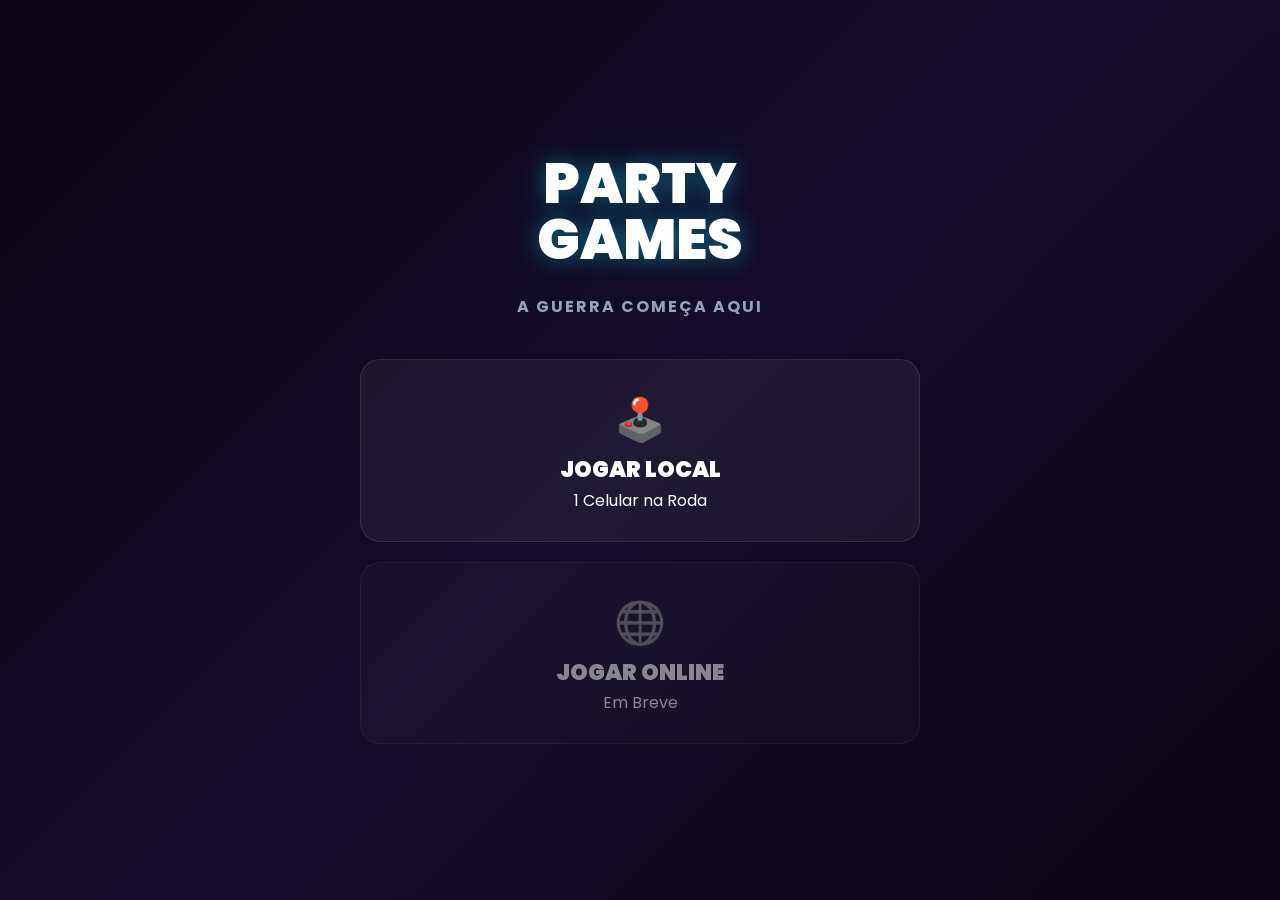
==== commit 05eccfd4: "Update index.html" ====
--- a/index.html
+++ b/index.html
@@ -3,7 +3,7 @@
 <head>
     <meta charset="UTF-8">
     <meta name="viewport" content="width=device-width, initial-scale=1.0, user-scalable=no, maximum-scale=1.0">
-    <title>Game is War - Ultimate Edition</title>
+    <title>Game is War - Ultimate Card Edition</title>
     <link rel="manifest" href="manifest.json">
     <meta name="theme-color" content="#090514">
     <style>
@@ -11,91 +11,61 @@
 
         :root {
             --bg-gradient: linear-gradient(135deg, #090514, #150d2a, #090514);
-            --glass-bg: rgba(255, 255, 255, 0.05);
-            --glass-border: rgba(255, 255, 255, 0.1);
-            --primary: #00f2fe;
-            --primary-glow: rgba(0, 242, 254, 0.4);
-            --secondary: #4facfe;
-            --success: #10b981;
-            --danger: #f43f5e;
-            --warning: #facc15;
-            --text-main: #ffffff;
-            --text-muted: #94a3b8;
-        }
-
-        body.theme-cyberpunk { --bg-gradient: linear-gradient(135deg, #0a0a0a, #1a1a00, #0a0a0a); --primary: #facc15; --primary-glow: rgba(250, 204, 21, 0.4); --secondary: #f97316; }
-        body.theme-crimson { --bg-gradient: linear-gradient(135deg, #1a0505, #3a0a15, #1a0505); --primary: #f43f5e; --primary-glow: rgba(244, 63, 94, 0.4); --secondary: #be123c; }
-        body.theme-chaos { --bg-gradient: linear-gradient(135deg, #2b0000, #4a0000, #1a0000); --primary: #ef4444; --primary-glow: rgba(239, 68, 68, 0.6); --secondary: #991b1b; }
+            --glass-bg: rgba(255, 255, 255, 0.05); --glass-border: rgba(255, 255, 255, 0.1);
+            --primary: #00f2fe; --primary-glow: rgba(0, 242, 254, 0.4);
+            --secondary: #4facfe; --success: #10b981; --danger: #f43f5e; --warning: #facc15;
+            --text-main: #ffffff; --text-muted: #94a3b8;
+        }
 
         * { box-sizing: border-box; -webkit-tap-highlight-color: transparent; font-family: 'Poppins', sans-serif; }
         ::-webkit-scrollbar { display: none; }
 
-        body { 
-            background: var(--bg-gradient); 
-            color: var(--text-main); 
-            margin: 0; 
-            padding: 0; 
-            display: flex; 
-            justify-content: center; 
-            height: 100dvh; 
-            overflow: hidden; 
-            user-select: none; 
-            -webkit-user-select: none; 
-            background-attachment: fixed;
-        }
-
+        body { background: var(--bg-gradient); color: var(--text-main); margin: 0; padding: 0; display: flex; justify-content: center; height: 100dvh; overflow: hidden; user-select: none; -webkit-user-select: none; }
         #app { width: 100%; max-width: 600px; height: 100%; display: flex; flex-direction: column; position: relative; z-index: 1;}
         
+        /* SISTEMA DE TELAS BLINDADO */
         .screen { display: none; flex-direction: column; height: 100%; padding: 20px; overflow-y: auto; overflow-x: hidden; position: relative; }
         .screen.active { display: flex; animation: screenFade 0.3s cubic-bezier(0.16, 1, 0.3, 1); }
         .screen-fullscreen { padding: 0 !important; }
 
-        /* ================= ANIMAÇÕES GERAIS ================= */
-        @keyframes screenFade { from { opacity: 0; transform: translateY(12px) scale(0.98); } to { opacity: 1; transform: translateY(0) scale(1); } }
-        @keyframes bombPulse { 0%, 100% { transform: scale(1); filter: drop-shadow(0 0 10px rgba(244, 63, 94, 0.4)); } 50% { transform: scale(1.18); filter: drop-shadow(0 0 35px rgba(244, 63, 94, 0.9)); } }
-        @keyframes sparkFlicker { 0% { opacity: 0.3; transform: scale(0.8) rotate(0deg); } 50% { opacity: 1; transform: scale(1.4) rotate(180deg); } 100% { opacity: 0.4; transform: scale(0.9) rotate(360deg); } }
-        @keyframes shakeExtreme { 0%, 100% { transform: translate(0, 0) rotate(0deg); } 10% { transform: translate(-10px, -8px) rotate(-4deg); } 20% { transform: translate(12px, 8px) rotate(4deg); } 30% { transform: translate(-14px, 6px) rotate(-3deg); } 40% { transform: translate(10px, -10px) rotate(3deg); } 50% { transform: translate(-8px, 10px) rotate(-2deg); } 60% { transform: translate(12px, -6px) rotate(2deg); } 70% { transform: translate(-10px, 8px) rotate(-3deg); } 80% { transform: translate(8px, -8px) rotate(3deg); } 90% { transform: translate(-6px, 6px) rotate(-1deg); } }
-        @keyframes blastExpand { 0% { transform: scale(0.1); opacity: 1; border-width: 40px; } 50% { opacity: 0.8; } 100% { transform: scale(4); opacity: 0; border-width: 1px; } }
-        @keyframes stampImpact { 0% { opacity: 0; transform: scale(4) rotate(-25deg); } 65% { opacity: 1; transform: scale(0.9) rotate(3deg); } 100% { opacity: 1; transform: scale(1) rotate(0deg); } }
-        @keyframes fireGlow { 0%, 100% { box-shadow: 0 0 15px rgba(249, 115, 22, 0.5), inset 0 0 10px rgba(234, 88, 12, 0.4); } 50% { box-shadow: 0 0 35px rgba(239, 68, 68, 0.9), inset 0 0 20px rgba(249, 115, 22, 0.8); } }
-        @keyframes popUp { 0% { transform: scale(0.7); opacity: 0; } 70% { transform: scale(1.08); opacity: 1; } 100% { transform: scale(1); } }
-        @keyframes splatEffect { 0% { transform: scale(0.2) rotate(0deg); opacity: 1; } 40% { transform: scale(1.3) rotate(15deg); opacity: 1; } 100% { transform: scale(1.1) translateY(40px); opacity: 0; } }
-
-        .shake-extreme { animation: shakeExtreme 0.6s cubic-bezier(0.36, 0.07, 0.19, 0.97) both; }
-        .fire-border { animation: fireGlow 1.4s infinite alternate; border-color: #f97316 !important; }
-        .pop-in { animation: popUp 0.4s cubic-bezier(0.175, 0.885, 0.32, 1.275) forwards; }
-
-        /* ================= COMPONENTES VISUAIS ================= */
-        .top-nav { display: flex; justify-content: space-between; align-items: center; margin-bottom: 10px; padding: 12px 16px; background: var(--glass-bg); backdrop-filter: blur(15px); border-radius: 20px; border: 1px solid var(--glass-border); box-shadow: 0 8px 32px rgba(0,0,0,0.3); }
-        .brand { font-size: 1.2em; font-weight: 900; background: linear-gradient(to right, var(--primary), var(--secondary)); -webkit-background-clip: text; -webkit-text-fill-color: transparent; text-transform: uppercase; letter-spacing: 1.5px; }
-        .top-pills { display: flex; gap: 8px; }
-        .nav-icon-btn { width: 38px; height: 38px; border-radius: 12px; background: rgba(0,0,0,0.3); border: 1px solid var(--glass-border); color: white; display: flex; justify-content: center; align-items: center; font-size: 1.1em; cursor: pointer; transition: transform 0.15s ease; }
-        .nav-icon-btn:active { transform: scale(0.88); }
-
-        .xp-bar-container { background: rgba(0,0,0,0.3); border: 1px solid var(--glass-border); border-radius: 16px; padding: 10px 16px; display: flex; justify-content: space-between; align-items: center; margin-bottom: 15px; cursor: pointer; }
-        .xp-level { font-weight: 900; color: var(--primary); font-size: 0.9em; text-transform: uppercase; }
-        .xp-progress { font-weight: 700; color: var(--text-muted); font-size: 0.85em; }
-
-        .action-bar { display: flex; gap: 12px; margin-bottom: 25px; width: 100%; }
-        .action-btn { flex: 1; background: var(--glass-bg); border: 1px solid var(--glass-border); border-radius: 16px; padding: 14px; font-size: 0.95em; font-weight: 900; color: #fff; cursor: pointer; display: flex; align-items: center; justify-content: center; gap: 8px; backdrop-filter: blur(8px); transition: 0.2s; white-space: nowrap; }
-        .action-btn:active { transform: scale(0.94); background: rgba(255,255,255,0.1); }
-        .action-btn.gold { border-color: var(--warning); box-shadow: 0 0 20px rgba(250, 204, 21, 0.25); }
-
-        .section-title { display: flex; align-items: center; gap: 10px; font-size: 0.95em; font-weight: 900; color: #fff; margin: 15px 0 10px 0; text-transform: uppercase; letter-spacing: 0.5px; }
-        .section-title::after { content: ''; flex-grow: 1; height: 1px; background: var(--glass-border); }
-        .category-row { display: flex; overflow-x: auto; gap: 12px; padding-bottom: 15px; scroll-snap-type: x mandatory; margin-right: -20px; padding-right: 20px; }
-        
-        .game-card { min-width: 140px; scroll-snap-align: start; flex-shrink: 0; background: var(--glass-bg); border: 1px solid var(--glass-border); border-radius: 20px; padding: 16px 12px; text-align: center; cursor: pointer; display: flex; flex-direction: column; align-items: center; backdrop-filter: blur(8px); transition: transform 0.2s, border-color 0.2s; position: relative; overflow: hidden; }
-        .game-card:active { transform: scale(0.92); border-color: var(--primary); }
-        .game-card.disabled { filter: grayscale(1) opacity(0.35); pointer-events: none; border-color: var(--danger); }
-        .req-badge { position: absolute; top: 6px; right: 6px; background: var(--danger); font-size: 0.6em; padding: 3px 6px; border-radius: 6px; font-weight: 900; display: none; }
-        .game-card.disabled .req-badge { display: block; }
-        .game-icon { font-size: 2.6em; margin-bottom: 6px; filter: drop-shadow(0 4px 8px rgba(0,0,0,0.5)); }
-        .game-title { font-size: 1em; font-weight: 900; color: #fff; margin-bottom: 6px; line-height: 1.1; }
-        .game-badge { font-size: 0.65em; font-weight: 900; padding: 4px 8px; border-radius: 8px; color: var(--text-muted); background: rgba(0,0,0,0.4); margin-top: auto; text-transform: uppercase; }
-
-        /* ================= BOTÕES E INPUTS ================= */
-        .btn { width: 100%; padding: 18px; border-radius: 16px; border: none; font-size: 1.05em; font-weight: 900; color: white; cursor: pointer; transition: transform 0.1s, box-shadow 0.2s; margin-bottom: 10px; text-transform: uppercase; letter-spacing: 1px; box-shadow: 0 6px 20px rgba(0,0,0,0.3); }
+        /* ================= ANIMAÇÕES AAA ================= */
+        @keyframes screenFade { from { opacity: 0; transform: translateY(15px) scale(0.98); } to { opacity: 1; transform: translateY(0) scale(1); } }
+        @keyframes popIn { 0% { transform: scale(0.5); opacity: 0; } 70% { transform: scale(1.1); opacity: 1; } 100% { transform: scale(1); } }
+        @keyframes stampSlam { 0% { opacity: 0; transform: scale(3) rotate(-20deg); } 60% { opacity: 1; transform: scale(0.9) rotate(5deg); } 100% { opacity: 1; transform: scale(1) rotate(0deg); } }
+        @keyframes fireBorder { 0%, 100% { box-shadow: 0 0 10px #f97316, inset 0 0 10px #ea580c; border-color:#f97316; } 50% { box-shadow: 0 0 25px #ef4444, inset 0 0 20px #f97316; border-color:#ef4444; } }
+        
+        /* ANIMAÇÕES DA BOMBA DINÂMICA */
+        @keyframes bombPulse { 0%, 100% { transform: scale(1); filter: drop-shadow(0 0 10px rgba(244,63,94,0.4)); } 50% { transform: scale(1.15); filter: drop-shadow(0 0 30px rgba(244,63,94,0.8)); } }
+        @keyframes bombCritical { 0%, 100% { transform: scale(1.2) translate(2px, 2px); filter: drop-shadow(0 0 50px rgba(255,0,0,1)); color: #ffcccc;} 50% { transform: scale(1.3) translate(-2px, -2px); filter: drop-shadow(0 0 20px rgba(255,0,0,0.8)); color: #ffffff;} }
+        @keyframes fuseBurn { 0% { top: -10px; right: 20px; opacity: 1; transform: scale(1); } 100% { top: 40px; right: 50px; opacity: 0; transform: scale(0.5); } }
+        @keyframes blastFlash { 0% { opacity: 1; transform: scale(1); background: #fff;} 100% { opacity: 0; transform: scale(3); background: #ff0000;} }
+
+        /* ================= SISTEMA DE CARTAS (O CORAÇÃO DO JOGO) ================= */
+        .player-card { 
+            position: relative; width: 100px; height: 140px; border-radius: 12px; display: flex; flex-direction: column; align-items: center; justify-content: center; 
+            background-size: cover; background-position: center; border: 3px solid #333; box-shadow: 0 8px 20px rgba(0,0,0,0.5); transition: transform 0.2s; overflow: hidden; flex-shrink: 0; cursor: pointer;
+        }
+        .player-card:active { transform: scale(0.92); }
+        .player-card .avatar-emoji { font-size: 3.5em; z-index: 2; filter: drop-shadow(0 4px 5px rgba(0,0,0,0.6)); }
+        .player-card .card-name { position: absolute; bottom: 0; width: 100%; background: rgba(0,0,0,0.8); font-size: 0.75em; font-weight: 900; text-align: center; padding: 4px 0; z-index: 3; text-transform: uppercase; }
+        .player-card .card-score { position: absolute; top: 0; right: 0; background: var(--primary); color: #000; font-size: 0.7em; font-weight: 900; padding: 2px 6px; border-bottom-left-radius: 8px; z-index: 3; }
+        .player-card .crown { position: absolute; top: -15px; left: -10px; font-size: 1.8em; z-index: 4; filter: drop-shadow(0 0 10px gold); transform: rotate(-20deg); }
+        
+        /* Efeito de Vidro Quebrado para Perdedores */
+        .player-card.cracked::after {
+            content: ''; position: absolute; top: 0; left: 0; width: 100%; height: 100%; z-index: 5; pointer-events: none;
+            background-image: linear-gradient(105deg, transparent 40%, rgba(255,255,255,0.8) 42%, rgba(255,255,255,0.2) 44%, transparent 46%), linear-gradient(-35deg, transparent 50%, rgba(255,255,255,0.7) 51%, rgba(255,255,255,0.1) 52%, transparent 54%);
+            opacity: 0.8; mix-blend-mode: overlay;
+        }
+        .player-card.cracked { filter: grayscale(0.5); border-color: var(--danger); }
+
+        /* MOLDURAS (Frames) */
+        .frame-ouro { border-color: gold; box-shadow: 0 0 15px rgba(255,215,0,0.6); }
+        .frame-neon { border-color: var(--primary); box-shadow: 0 0 15px var(--primary-glow); }
+        .frame-fogo { animation: fireBorder 1s infinite alternate; }
+
+        /* ================= UI COMPONENTS GERAIS ================= */
+        .btn { width: 100%; padding: 16px; border-radius: 16px; border: none; font-size: 1.1em; font-weight: 900; color: white; cursor: pointer; transition: transform 0.1s; margin-bottom: 10px; text-transform: uppercase; letter-spacing: 1px; box-shadow: 0 6px 15px rgba(0,0,0,0.3); }
         .btn:active { transform: scale(0.96); }
         .btn-success { background: linear-gradient(135deg, #10b981, #059669); }
         .btn-primary { background: linear-gradient(135deg, var(--primary), var(--secondary)); color: #000; }
@@ -103,111 +73,83 @@
         .btn-dark { background: var(--glass-bg); border: 1px solid var(--glass-border); backdrop-filter: blur(8px); }
         .btn-warning { background: linear-gradient(135deg, #facc15, #eab308); color: #000; }
 
-        .input-group { display: flex; gap: 10px; width: 100%; margin-bottom: 15px; }
-        input, select, textarea { flex-grow: 1; padding: 16px; border-radius: 16px; border: 1px solid var(--glass-border); background: rgba(0,0,0,0.35); color: white; font-family: 'Poppins'; font-size: 1em; outline: none; width: 100%; }
-        input:focus, textarea:focus { border-color: var(--primary); }
-        input[type="range"] { padding: 0; height: 8px; border: none; appearance: none; background: var(--glass-border); border-radius: 10px; outline: none; }
-        input[type="range"]::-webkit-slider-thumb { appearance: none; width: 22px; height: 22px; border-radius: 50%; background: var(--primary); cursor: pointer; box-shadow: 0 0 10px var(--primary); }
-
-        .header-sub { display: flex; align-items: center; justify-content: space-between; margin-bottom: 20px; padding: 0; }
-        .back-btn, .help-btn, .custom-btn { background: var(--glass-bg); border: 1px solid var(--glass-border); color: white; width: 44px; height: 44px; border-radius: 14px; font-size: 1.2em; cursor: pointer; display: flex; align-items: center; justify-content: center; backdrop-filter: blur(8px); }
-        .title-sub { font-size: 1.3em; font-weight: 900; margin: 0; text-align: center; flex-grow: 1; text-transform: uppercase; letter-spacing: 1px; }
-
-        /* ================= AVATAR & LOBBY ================= */
-        .player-item { display: flex; align-items: center; background: var(--glass-bg); border: 1px solid var(--glass-border); padding: 12px 16px; border-radius: 18px; margin-bottom: 10px; transition: 0.2s; }
-        .avatar { width: 44px; height: 44px; border-radius: 14px; display: flex; align-items: center; justify-content: center; font-size: 1.6em; margin-right: 14px; background: rgba(0,0,0,0.3); border: 1px solid var(--glass-border); position: relative; }
-        .player-name { flex-grow: 1; font-size: 1.05em; font-weight: 700; }
-        .icon-btn { background: none; border: none; color: var(--danger); font-size: 1.4em; cursor: pointer; padding: 0 8px; }
-
-        .team-box { background: var(--glass-bg); border-radius: 18px; padding: 15px; margin-bottom: 15px; border: 1px solid var(--glass-border); min-height: 90px; }
-        .team-players { display: flex; flex-wrap: wrap; gap: 10px; min-height: 45px; align-items: center; }
-        .team-p-pill { background: rgba(0,0,0,0.4); padding: 10px 18px; border-radius: 20px; font-weight: 700; font-size: 0.95em; cursor: pointer; border: 1.5px solid var(--glass-border); transition: transform 0.15s, border-color 0.15s; }
-        .team-p-pill:active { transform: scale(1.06); }
-        .team-p-pill.selected { border-color: var(--primary); background: var(--primary-glow); box-shadow: 0 0 15px var(--primary-glow); }
-
-        /* ================= BOMBA BATATA QUENTE CINEMATOGRÁFICA ================= */
-        .bomb-stage { position: relative; width: 220px; height: 220px; margin: 30px auto; display: flex; justify-content: center; align-items: center; }
-        .bomb-body { font-size: 7.5em; filter: drop-shadow(0 15px 25px rgba(0,0,0,0.7)); position: relative; z-index: 5; transition: transform 0.1s ease; }
-        .bomb-fuse-spark { position: absolute; top: 15px; right: 45px; font-size: 2.2em; z-index: 6; animation: sparkFlicker 0.15s infinite; filter: drop-shadow(0 0 8px #f59e0b); }
-        .blast-ring { position: absolute; width: 100px; height: 100px; border-radius: 50%; border: 15px solid var(--danger); opacity: 0; pointer-events: none; }
-        .flash-overlay { position: fixed; top: 0; left: 0; width: 100vw; height: 100vh; background: #fff; z-index: 9999; opacity: 0; pointer-events: none; transition: opacity 0.6s ease-out; }
-
-        /* ================= CARIMBO DO IMPOSTOR ================= */
-        .verdict-stamp { font-size: 2.8em; font-weight: 900; text-transform: uppercase; padding: 15px 25px; border-radius: 18px; border: 5px solid; display: inline-block; animation: stampImpact 0.5s cubic-bezier(0.175, 0.885, 0.32, 1.275) forwards; }
-        .verdict-stamp.impostor { color: var(--success); border-color: var(--success); text-shadow: 0 0 20px rgba(16, 185, 129, 0.8); box-shadow: 0 0 40px rgba(16, 185, 129, 0.4); }
-        .verdict-stamp.civil { color: var(--danger); border-color: var(--danger); text-shadow: 0 0 20px rgba(244, 63, 94, 0.8); box-shadow: 0 0 40px rgba(244, 63, 94, 0.4); }
-
-        /* ================= ROLETA DO TORNEIO (CASINO) ================= */
-        .roulette-container { width: 100%; height: 160px; overflow: hidden; position: relative; background: rgba(0,0,0,0.5); border-radius: 24px; border: 2px solid var(--primary); margin: 30px 0; box-shadow: inset 0 0 30px rgba(0,0,0,0.8), 0 0 25px var(--primary-glow); }
-        .roulette-track { display: flex; flex-direction: column; align-items: center; transition: transform 3.5s cubic-bezier(0.1, 0.9, 0.2, 1); }
-        .roulette-item { height: 160px; display: flex; flex-direction: column; justify-content: center; align-items: center; width: 100%; font-size: 1.4em; font-weight: 900; text-transform: uppercase; }
-        .roulette-center-line { position: absolute; top: 50%; left: 0; width: 100%; height: 4px; background: var(--primary); transform: translateY(-50%); z-index: 5; box-shadow: 0 0 15px var(--primary); pointer-events: none; }
-
-        /* ================= MODAIS BLINDADOS ================= */
-        .modal-overlay { position: fixed; top: 0; left: 0; right: 0; bottom: 0; background: rgba(0,0,0,0.88); display: none; align-items: center; justify-content: center; z-index: 9000; padding: 20px; backdrop-filter: blur(12px); opacity: 0; transition: opacity 0.25s ease; }
-        .modal-overlay.active { opacity: 1; }
-        .modal-content { background: #120b24; padding: 25px; border-radius: 24px; width: 100%; max-width: 440px; max-height: 90vh; overflow-y: auto; border: 1px solid var(--glass-border); box-shadow: 0 15px 50px rgba(0,0,0,0.7); position: relative; }
-
-        /* ================= DUOLINGO AVATAR BUILDER ================= */
-        .duo-header { background: rgba(0,0,0,0.4); padding: 18px 20px; display: flex; justify-content: space-between; align-items: center; border-bottom: 1px solid var(--glass-border); }
-        .duo-preview-area { flex-grow: 1; display: flex; flex-direction: column; align-items: center; justify-content: center; background: radial-gradient(circle, rgba(0, 242, 254, 0.15) 0%, transparent 70%); }
-        .duo-controls { background: #0c0717; padding: 20px; border-top: 1px solid var(--glass-border); height: 46vh; display: flex; flex-direction: column; }
-        .emoji-grid { display: grid; grid-template-columns: repeat(5, 1fr); gap: 10px; overflow-y: auto; flex-grow: 1; padding-bottom: 15px; }
-        .emoji-opt { font-size: 2.1em; text-align: center; cursor: pointer; padding: 8px; border-radius: 16px; background: rgba(255,255,255,0.04); border: 2px solid transparent; transition: 0.15s; }
-        .emoji-opt.selected { border-color: var(--primary); background: var(--primary-glow); transform: scale(1.12); }
-
-        /* ================= RETROSPECTIVA SPOTIFY WRAPPED ================= */
-        #screen-retro { background: #000; color: white; justify-content: center; align-items: center; text-align: center; }
-        .retro-slide { display: none; flex-direction: column; align-items: center; justify-content: center; height: 100%; width: 100%; }
-        .retro-slide.active { display: flex; animation: popUp 0.6s cubic-bezier(0.16, 1, 0.3, 1); }
-        .retro-title { font-size: 1.3em; font-weight: 800; color: var(--text-muted); margin-bottom: 20px; text-transform: uppercase; letter-spacing: 2px; }
-        .retro-main { font-size: 3.2em; font-weight: 900; line-height: 1.1; margin-bottom: 20px; text-shadow: 0 0 25px rgba(255,255,255,0.4); }
-
-        #mural-perdedor-box { display: none; position: absolute; top: 15px; left: 15px; right: 15px; bottom: 15px; border-radius: 24px; background-size: cover; background-position: center; z-index: 0; opacity: 0.25; pointer-events: none; }
-        .splat { position: absolute; font-size: 4.5em; pointer-events: none; animation: splatEffect 1.8s forwards; z-index: 100; }
-        .confetti { position: absolute; width: 10px; height: 10px; pointer-events: none; border-radius: 2px; z-index: 9999; animation: fall 3s linear forwards; }
-        @keyframes fall { 0% { opacity: 1; transform: translateY(-10vh) rotate(0deg); } 100% { opacity: 0; transform: translateY(100vh) rotate(720deg); } }
-        .crown-icon { position: absolute; top: -10px; left: -10px; font-size: 1.5em; filter: drop-shadow(0 0 6px gold); transform: rotate(-20deg); pointer-events: none; }
+        .header-sub { display: flex; align-items: center; justify-content: space-between; margin-bottom: 20px; }
+        .back-btn, .icon-btn-ui { background: var(--glass-bg); border: 1px solid var(--glass-border); color: white; width: 44px; height: 44px; border-radius: 14px; font-size: 1.2em; cursor: pointer; display: flex; align-items: center; justify-content: center; backdrop-filter: blur(8px); }
+        .title-sub { font-size: 1.3em; font-weight: 900; margin: 0; text-align: center; flex-grow: 1; text-transform: uppercase; }
+
+        /* GRID DA HOME */
+        .category-row { display: flex; overflow-x: auto; gap: 12px; padding-bottom: 15px; scroll-snap-type: x mandatory; margin-right: -20px; padding-right: 20px; }
+        .game-card { min-width: 140px; scroll-snap-align: start; flex-shrink: 0; background: var(--glass-bg); border: 1px solid var(--glass-border); border-radius: 20px; padding: 16px 12px; text-align: center; display: flex; flex-direction: column; align-items: center; cursor: pointer; position: relative; }
+        .game-card.disabled { filter: grayscale(1) opacity(0.35); pointer-events: none; border-color: var(--danger); }
+        .req-badge { position: absolute; top: 6px; right: 6px; background: var(--danger); font-size: 0.6em; padding: 3px 6px; border-radius: 6px; font-weight: 900; display: none; }
+        .game-card.disabled .req-badge { display: block; }
+        .game-icon { font-size: 2.6em; margin-bottom: 6px; }
+        .game-title { font-size: 1em; font-weight: 900; color: #fff; margin-bottom: 6px; line-height: 1.1; }
+
+        /* ================= MODAIS BLINDADOS (Z-INDEX ALTO, DISPLAY NONE) ================= */
+        .modal-overlay { position: fixed; top: 0; left: 0; right: 0; bottom: 0; background: rgba(0,0,0,0.85); display: none; align-items: center; justify-content: center; z-index: 9999; padding: 20px; backdrop-filter: blur(10px); }
+        .modal-overlay.active { display: flex; animation: screenFade 0.2s ease-out forwards; }
+        .modal-content { background: #120b24; padding: 25px; border-radius: 24px; width: 100%; max-width: 440px; max-height: 90vh; overflow-y: auto; border: 1px solid var(--glass-border); box-shadow: 0 15px 50px rgba(0,0,0,0.8); }
+        
+        .toggle-switch { position: relative; width: 50px; height: 26px; background: rgba(0,0,0,0.4); border-radius: 13px; border: 1px solid var(--glass-border); cursor: pointer; transition: 0.3s; }
+        .toggle-switch::after { content: ''; position: absolute; top: 2px; left: 2px; width: 20px; height: 20px; background: white; border-radius: 50%; transition: 0.3s; }
+        .toggle-switch.active { background: var(--success); border-color: var(--success); }
+        .toggle-switch.active::after { transform: translateX(24px); }
+
+        /* ================= O NOVO AVATAR BUILDER & TECLADO ================= */
+        .builder-header { padding: 15px 20px; background: rgba(0,0,0,0.5); display: flex; justify-content: space-between; align-items: center; border-bottom: 1px solid var(--glass-border); }
+        .builder-stage { flex-grow: 1; display: flex; flex-direction: column; align-items: center; justify-content: center; background: radial-gradient(circle, rgba(0,242,254,0.1) 0%, transparent 60%); }
+        .builder-controls { height: 45vh; background: #0c0717; border-top: 1px solid var(--glass-border); display: flex; flex-direction: column; }
+        .builder-tabs { display: flex; border-bottom: 1px solid var(--glass-border); }
+        .builder-tab { flex: 1; text-align: center; padding: 12px; font-weight: 900; color: var(--text-muted); cursor: pointer; text-transform: uppercase; font-size: 0.85em; }
+        .builder-tab.active { color: var(--primary); border-bottom: 3px solid var(--primary); }
+        .builder-grid { display: grid; grid-template-columns: repeat(4, 1fr); gap: 10px; padding: 15px; overflow-y: auto; flex-grow: 1; }
+        .builder-item { background: var(--glass-bg); border: 2px solid transparent; border-radius: 12px; height: 60px; display: flex; justify-content: center; align-items: center; font-size: 2em; cursor: pointer; }
+        .builder-item.selected { border-color: var(--primary); background: var(--primary-glow); }
+
+        /* Teclado QWERTY In-App */
+        #custom-keyboard { display: flex; flex-direction: column; gap: 6px; padding: 10px; background: #111; border-top: 1px solid #333; }
+        .key-row { display: flex; justify-content: center; gap: 4px; }
+        .key { background: #333; color: white; font-size: 1.1em; font-weight: 700; border-radius: 8px; padding: 12px 0; flex: 1; text-align: center; cursor: pointer; box-shadow: 0 2px 0 #000; }
+        .key:active { transform: translateY(2px); box-shadow: none; background: var(--primary); color: black; }
+        .key-special { flex: 1.5; background: #4facfe; color: #000; font-size: 0.9em; }
+        
+        .name-display { font-size: 2em; font-weight: 900; color: white; margin-bottom: 10px; text-transform: uppercase; border-bottom: 2px solid var(--primary); padding-bottom: 5px; min-width: 150px; text-align: center; min-height: 45px;}
+
+        /* ================= MESA DE SOM (SOUNDBOARD) ================= */
+        .soundboard { position: absolute; bottom: 20px; left: 20px; right: 20px; display: flex; justify-content: space-between; pointer-events: none; z-index: 100; }
+        .sb-btn { width: 50px; height: 50px; border-radius: 25px; background: rgba(0,0,0,0.6); border: 2px solid var(--primary); color: white; font-size: 1.5em; display: flex; align-items: center; justify-content: center; pointer-events: auto; cursor: pointer; box-shadow: 0 0 15px rgba(0,242,254,0.3); transition: 0.1s;}
+        .sb-btn:active { transform: scale(0.9); background: var(--primary); }
+
+        /* ================= BOMBA DA BATATA QUENTE ================= */
+        .dynamic-bomb { position: relative; width: 200px; height: 200px; display: flex; align-items: center; justify-content: center; margin: 30px auto; }
+        .bomb-icon { font-size: 8em; z-index: 5; transition: 0.1s; filter: drop-shadow(0 15px 20px rgba(0,0,0,0.8)); }
+        .fuse-spark { position: absolute; font-size: 2em; z-index: 6; animation: sparkFlicker 0.1s infinite; filter: drop-shadow(0 0 10px #facc15); display: none; }
+        .blast-flash { position: fixed; top: 0; left: 0; width: 100vw; height: 100vh; background: white; z-index: 9999; display: none; pointer-events: none; }
     </style>
 </head>
 <body>
 
-<div id="mural-perdedor-box"></div>
-<div id="flash-overlay" class="flash-overlay"></div>
-
 <div id="app">
 
     <!-- 1. TELA LANDING -->
     <div id="screen-landing" class="screen active" style="justify-content: center; align-items: center;">
-        <h1 style="font-size: 3.4em; font-weight: 900; line-height: 1; margin: 0 0 10px 0; color: #fff; text-shadow: 0 0 25px var(--primary-glow); text-align: center;">PARTY<br>GAMES</h1>
+        <h1 style="font-size: 3.5em; font-weight: 900; line-height: 1; margin: 0 0 10px 0; color: #fff; text-shadow: 0 0 25px var(--primary-glow); text-align: center;">PARTY<br>GAMES</h1>
         <p style="color:var(--text-muted); font-weight:700; margin-bottom: 40px; text-transform:uppercase; letter-spacing:2px; text-align:center;">A Guerra Começa Aqui</p>
         <div class="game-card" style="width:100%; margin-bottom: 20px; padding: 28px;" onclick="nav('screen-home')">
-            <div class="game-icon" style="font-size:3.5em;">🕹️</div>
-            <div class="game-title" style="font-size:1.4em;">JOGAR LOCAL</div>
-            <div class="game-badge" style="font-size:0.85em; margin-top:8px;">1 Celular na Roda</div>
-        </div>
-        <div class="game-card" style="width:100%; padding: 28px;" onclick="nav('screen-online')">
-            <div class="game-icon" style="font-size:3.5em;">🌐</div>
-            <div class="game-title" style="font-size:1.4em;">JOGAR ONLINE</div>
-            <div class="game-badge" style="font-size:0.85em; margin-top:8px;">Salas Virtuais (Em Breve)</div>
+            <div class="game-icon">🕹️</div><div class="game-title" style="font-size:1.4em;">JOGAR LOCAL</div><div class="game-badge">1 Celular na Roda</div>
+        </div>
+        <div class="game-card" style="width:100%; padding: 28px; filter: grayscale(1); opacity:0.5;">
+            <div class="game-icon">🌐</div><div class="game-title" style="font-size:1.4em;">JOGAR ONLINE</div><div class="game-badge">Em Breve</div>
         </div>
     </div>
 
-    <!-- 2. TELA ONLINE -->
-    <div id="screen-online" class="screen">
-        <div class="header-sub"><button class="back-btn" onclick="nav('screen-landing')">←</button><h2 class="title-sub">Salas Virtuais</h2><div style="width:44px;"></div></div>
-        <p style="color:var(--text-muted); text-align:center;">Jogue no seu celular. (Servidor em construção!)</p>
-        <button class="btn btn-success" style="padding:22px; font-size:1.2em; margin-bottom:20px;" onclick="showCustomAlert('Aviso', 'Servidor em desenvolvimento!')">➕ CRIAR SALA</button>
-        <div class="input-group"><input type="text" placeholder="PIN da Sala (Ex: ABCD)"><button class="btn btn-primary" style="width:100px; margin:0;" onclick="showCustomAlert('Erro', 'Offline.')">ENTRAR</button></div>
-    </div>
-
-    <!-- 3. TELA HOME LOCAL -->
-    <div id="screen-home" class="screen" onclick="throwTomato(event)">
+    <!-- 2. HOME LOCAL -->
+    <div id="screen-home" class="screen">
         <div class="top-nav">
             <div class="brand">Game Is War</div>
             <div class="top-pills">
                 <div class="nav-icon-btn" onclick="openModal('settings-modal')">⚙️</div>
-                <div class="nav-icon-btn" onclick="openRegraCaos()">🌀</div>
                 <div class="nav-icon-btn" onclick="openModal('hall-modal')">🏅</div>
                 <div class="nav-icon-btn" style="background:rgba(244,63,94,0.25); border-color:var(--danger);" onclick="nav('screen-landing')">🚪</div>
             </div>
@@ -225,31 +167,27 @@
 
         <div class="section-title">🕵️ Mistério e Dedução</div>
         <div class="category-row">
-            <div class="game-card" data-min="3" data-id="impostor" onclick="routeGame('impostor')"><div class="req-badge">Mín: 3</div><div class="game-icon">🕵️</div><div class="game-title">O Impostor</div><div class="game-badge">Passar Celular</div></div>
-            <div class="game-card" data-min="3" data-id="espiao" onclick="routeGame('espiao')"><div class="req-badge">Mín: 3</div><div class="game-icon">🕶️</div><div class="game-title">Espião</div><div class="game-badge">Passar Celular</div></div>
-            <div class="game-card" data-min="5" data-id="duplas" onclick="routeGame('duplas')"><div class="req-badge">Mín: 5</div><div class="game-icon">👯</div><div class="game-title">Duplas</div><div class="game-badge">Passar Celular</div></div>
-            <div class="game-card" data-min="2" data-id="macabro" onclick="routeGame('macabro')"><div class="req-badge">Mín: 2</div><div class="game-icon">🔪</div><div class="game-title">Mistérios</div><div class="game-badge">Enigmas</div></div>
+            <div class="game-card" data-min="3" data-id="impostor" onclick="routeGame('impostor')"><div class="req-badge">Mín: 3</div><div class="game-icon">🕵️</div><div class="game-title">O Impostor</div><div class="game-badge">Cartas Ocultas</div></div>
+            <div class="game-card" data-min="3" data-id="espiao" onclick="routeGame('espiao')"><div class="req-badge">Mín: 3</div><div class="game-icon">🕶️</div><div class="game-title">Espião</div><div class="game-badge">Cartas Ocultas</div></div>
+            <div class="game-card" data-min="5" data-id="duplas" onclick="routeGame('duplas')"><div class="req-badge">Mín: 5</div><div class="game-icon">👯</div><div class="game-title">Duplas</div><div class="game-badge">Cartas Ocultas</div></div>
         </div>
 
         <div class="section-title">🧠 Sintonia Mental</div>
         <div class="category-row">
             <div class="game-card" data-min="3" data-id="posicao" onclick="routeGame('posicao')"><div class="req-badge">Mín: 3</div><div class="game-icon">📈</div><div class="game-title">Posições</div><div class="game-badge">Cooperativo</div></div>
             <div class="game-card" data-min="4" data-id="nota" onclick="routeGame('nota')"><div class="req-badge">Mín: 4</div><div class="game-icon">🎯</div><div class="game-title">A Nota</div><div class="game-badge">Equipes</div></div>
-            <div class="game-card" data-min="2" data-id="quemsoueu" onclick="routeGame('quemsoueu')"><div class="req-badge">Mín: 2</div><div class="game-icon">🤔</div><div class="game-title">Quem Sou Eu</div><div class="game-badge">Adivinhação</div></div>
             <div class="game-card" data-min="3" data-id="unica" onclick="routeGame('unica')"><div class="req-badge">Mín: 3</div><div class="game-icon">💡</div><div class="game-title">Única Palavra</div><div class="game-badge">Cooperativo</div></div>
         </div>
 
-        <div class="section-title">🏆 Competição</div>
+        <div class="section-title">🏆 Competição de Equipes</div>
         <div class="category-row">
             <div class="game-card" data-min="4" data-id="megasenha" onclick="routeGame('megasenha')"><div class="req-badge">Mín: 4</div><div class="game-icon">🗣️</div><div class="game-title">Mega Senha</div><div class="game-badge">Equipes</div></div>
             <div class="game-card" data-min="6" data-id="completa" onclick="routeGame('completa')"><div class="req-badge">Mín: 6</div><div class="game-icon">🧩</div><div class="game-title">Completa</div><div class="game-badge">Equipes 3v3</div></div>
-            <div class="game-card" data-min="2" data-id="mimica" onclick="routeGame('mimica')"><div class="req-badge">Mín: 2</div><div class="game-icon">🤹</div><div class="game-title">Mímica Solo</div><div class="game-badge">1 vs Todos</div></div>
         </div>
 
         <div class="section-title">🔥 Roda de Sobrevivência</div>
         <div class="category-row">
             <div class="game-card" data-min="2" data-id="stop" onclick="routeGame('stop')"><div class="req-badge">Mín: 2</div><div class="game-icon">🛑</div><div class="game-title">Stop</div><div class="game-badge">Eliminação</div></div>
-            <div class="game-card" data-min="2" data-id="sevira" onclick="routeGame('sevira')"><div class="req-badge">Mín: 2</div><div class="game-icon">⏱️</div><div class="game-title">Se Vira</div><div class="game-badge">Apostas</div></div>
             <div class="game-card" data-min="2" data-id="cinco" onclick="routeGame('cinco')"><div class="req-badge">Mín: 2</div><div class="game-icon">✋</div><div class="game-title">5 Segundos</div><div class="game-badge">Pressão</div></div>
             <div class="game-card" data-min="3" data-id="batata" onclick="routeGame('batata')"><div class="req-badge">Mín: 3</div><div class="game-icon">💣</div><div class="game-title">Batata Quente</div><div class="game-badge">KABOOM</div></div>
             <div class="game-card" data-min="2" data-id="ultimo" onclick="routeGame('ultimo')" style="border-color:var(--danger);"><div class="req-badge">Mín: 2</div><div class="game-icon" style="font-size:3em;">☠️</div><div class="game-title" style="font-size:1.3em; color:var(--danger);">Último a Falar</div><div class="game-badge">Punições</div></div>
@@ -257,309 +195,146 @@
         <div style="height: 40px;"></div>
     </div>
 
-    <!-- 4. TELA JOGADORES (LISTA) -->
+    <!-- 3. TELA DE JOGADORES E MURAL DE CARTAS -->
     <div id="screen-players" class="screen">
-        <div class="header-sub"><button class="back-btn" onclick="nav('screen-home')">←</button><h2 class="title-sub">Jogadores</h2><button class="help-btn" onclick="nav('screen-leaderboard')">🏆</button></div>
-        <button class="btn btn-primary" onclick="nav('screen-add-player')">➕ Adicionar Novo Jogador</button>
-        <div id="player-list-container" style="flex-grow: 1; overflow-y: auto; margin-top:15px;"></div>
+        <div class="header-sub"><button class="back-btn" onclick="nav('screen-home')">←</button><h2 class="title-sub">Os Combatentes</h2><div style="width:44px;"></div></div>
+        <div style="display:flex; gap:10px; margin-bottom:15px;">
+            <button class="btn btn-primary" style="margin:0;" onclick="nav('screen-avatar-builder')">➕ Forjar Novo</button>
+            <button class="btn btn-warning" style="margin:0; width:60px; padding:0; display:flex; justify-content:center; align-items:center; font-size:1.5em;" onclick="gerarTurmaMagica()">🪄</button>
+        </div>
+        
+        <p style="color:var(--text-muted); font-size:0.9em; text-align:center; margin-top:0;">Cartas ativas na mesa:</p>
+        <div id="players-card-grid" style="display:flex; flex-wrap:wrap; justify-content:center; gap:15px; overflow-y:auto; padding-bottom:30px;">
+            <!-- Cartas renderizadas aqui -->
+        </div>
     </div>
 
-    <!-- 5. TELA ADICIONAR JOGADOR (DUOLINGO STYLE) -->
-    <div id="screen-add-player" class="screen screen-fullscreen">
-        <div class="duo-header">
-            <button class="back-btn" style="border:none; background:rgba(0,0,0,0.5);" onclick="nav('screen-players')">✕</button>
-            <div style="font-weight:900; font-size:1.1em; text-transform:uppercase; letter-spacing:1px;">Criar Avatar</div>
-            <button class="btn btn-primary" style="width:auto; padding:10px 20px; margin:0;" onclick="confirmAddPlayer()">SALVAR</button>
-        </div>
-        <div class="duo-preview-area">
-            <div id="duo-avatar-preview" style="font-size:8.5em; filter:drop-shadow(0 15px 30px rgba(0,0,0,0.6)); transition: transform 0.2s;">👽</div>
-        </div>
-        <div class="duo-controls">
-            <input type="text" id="duo-player-name" placeholder="Digite o Nome..." maxlength="12" style="background:rgba(255,255,255,0.08); text-align:center; font-size:1.4em; font-weight:900; border:none; border-bottom:2px solid var(--primary); border-radius:0; margin-bottom:15px;">
-            <div class="emoji-grid" id="duo-emoji-grid"></div>
+    <!-- 4. AVATAR BUILDER TELA CHEIA (COM TECLADO IN-APP) -->
+    <div id="screen-avatar-builder" class="screen screen-fullscreen">
+        <div class="builder-header">
+            <button class="icon-btn-ui" style="background:transparent; border:none;" onclick="nav('screen-players')">✕</button>
+            <div style="font-weight:900; text-transform:uppercase; letter-spacing:1px;">Nova Carta</div>
+            <button class="btn btn-success" style="width:auto; padding:8px 15px; margin:0;" onclick="salvarAvatar()">SALVAR</button>
+        </div>
+        
+        <!-- O Palco da Carta -->
+        <div class="builder-stage">
+            <div id="preview-display-name" class="name-display">JOGADOR</div>
+            <div class="player-card" id="preview-card" style="width:140px; height:196px; border-width:4px;">
+                <div class="avatar-emoji" id="preview-emoji" style="font-size:4.5em;">👽</div>
+            </div>
+        </div>
+
+        <!-- Teclado In-App -->
+        <div id="custom-keyboard">
+            <div class="key-row"><div class="key" onclick="typeKey('Q')">Q</div><div class="key" onclick="typeKey('W')">W</div><div class="key" onclick="typeKey('E')">E</div><div class="key" onclick="typeKey('R')">R</div><div class="key" onclick="typeKey('T')">T</div><div class="key" onclick="typeKey('Y')">Y</div><div class="key" onclick="typeKey('U')">U</div><div class="key" onclick="typeKey('I')">I</div><div class="key" onclick="typeKey('O')">O</div><div class="key" onclick="typeKey('P')">P</div></div>
+            <div class="key-row" style="padding: 0 10px;"><div class="key" onclick="typeKey('A')">A</div><div class="key" onclick="typeKey('S')">S</div><div class="key" onclick="typeKey('D')">D</div><div class="key" onclick="typeKey('F')">F</div><div class="key" onclick="typeKey('G')">G</div><div class="key" onclick="typeKey('H')">H</div><div class="key" onclick="typeKey('J')">J</div><div class="key" onclick="typeKey('K')">K</div><div class="key" onclick="typeKey('L')">L</div></div>
+            <div class="key-row" style="padding: 0 20px;"><div class="key" onclick="typeKey('Z')">Z</div><div class="key" onclick="typeKey('X')">X</div><div class="key" onclick="typeKey('C')">C</div><div class="key" onclick="typeKey('V')">V</div><div class="key" onclick="typeKey('B')">B</div><div class="key" onclick="typeKey('N')">N</div><div class="key" onclick="typeKey('M')">M</div><div class="key key-special" style="background:#f43f5e; color:white;" onclick="typeKey('DEL')">⌫</div></div>
+            <div class="key-row"><button class="btn btn-dark" style="margin:5px 0 0 0; padding:10px; font-size:0.9em;" onclick="toggleKeyboard()">Próximo: Escolher Visual ➔</button></div>
+        </div>
+
+        <!-- Controles Visuais -->
+        <div class="builder-controls" id="builder-visual-controls" style="display:none;">
+            <div class="builder-tabs">
+                <div class="builder-tab active" onclick="switchBuilderTab('emoji')">Avatar</div>
+                <div class="builder-tab" onclick="switchBuilderTab('bg')">Fundo</div>
+                <div class="builder-tab" onclick="switchBuilderTab('frame')">Moldura</div>
+            </div>
+            <div class="builder-grid" id="builder-grid-content"></div>
         </div>
     </div>
 
-    <!-- 6. TELA PLACAR -->
-    <div id="screen-leaderboard" class="screen">
-        <div class="header-sub"><button class="back-btn" onclick="nav('screen-home')">←</button><h2 class="title-sub">Placar</h2><div style="width:44px;"></div></div>
-        <div id="leaderboard-container" style="flex-grow: 1; overflow-y: auto;"></div>
-        <button class="btn btn-danger" onclick="encerrarNoite()">🛑 Encerrar a Noite</button>
-    </div>
-
-    <!-- 7. TELA TEMAS -->
-    <div id="screen-themes" class="screen">
-        <div class="header-sub"><button class="back-btn" onclick="closeThemes()">←</button><h2 class="title-sub">Pacotes</h2><div style="width:44px;"></div></div>
-        <div style="flex-grow: 1; overflow-y:auto;">
-            <p style="color:var(--text-muted); font-size:0.9em; margin-top:0;">Saco de Palavras da Roda:</p>
-            <div style="margin-bottom: 20px; background: rgba(0,0,0,0.25); padding: 15px; border-radius: 16px; border: 1px solid var(--glass-border);">
-                <textarea id="custom-words-input" rows="3" placeholder="Ex: Professor Carlos, Prova, Joãozinho (Separe por vírgulas)"></textarea>
-                <p style="font-size:0.8em; color:var(--warning); margin-bottom:0;">⚠️ Se sua palavra cair, você NÃO PODE pontuar nela!</p>
+    <!-- 5. LOBBY UNIVERSAL COM MODIFICADORES -->
+    <div id="screen-lobby" class="screen">
+        <div class="header-sub" style="margin-top:0;"><button class="back-btn" onclick="nav('screen-home')">←</button><h2 class="title-sub" id="lobby-title">Lobby</h2><button class="icon-btn-ui" onclick="openModal('rule-modal')">❔</button></div>
+        
+        <!-- Configs e Modificadores do Host -->
+        <div style="background:rgba(0,0,0,0.4); padding:15px; border-radius:18px; border:1px solid var(--glass-border); margin-bottom:20px;">
+            <div id="lobby-configs" style="margin-bottom:15px;"></div>
+            
+            <div style="border-top:1px solid #333; padding-top:15px;">
+                <div style="display:flex; justify-content:space-between; align-items:center; margin-bottom:10px;">
+                    <div><span style="font-weight:900; color:var(--warning);">🍄 Efeito Mario Kart</span><br><span style="font-size:0.7em; color:var(--text-muted);">Facilita palavras para quem está perdendo.</span></div>
+                    <div class="toggle-switch" id="t-mario" onclick="this.classList.toggle('active')"></div>
+                </div>
+                <div style="display:flex; justify-content:space-between; align-items:center; margin-bottom:10px;">
+                    <div><span style="font-weight:900; color:var(--primary);">🎰 Eventos Aleatórios</span><br><span style="font-size:0.7em; color:var(--text-muted);">Surpresas que mudam a rodada.</span></div>
+                    <div class="toggle-switch active" id="t-events" onclick="this.classList.toggle('active')"></div>
+                </div>
+                <div style="display:flex; justify-content:space-between; align-items:center;">
+                    <div><span style="font-weight:900; color:var(--danger);">🌀 Mutações Fantasmas</span><br><span style="font-size:0.7em; color:var(--text-muted);">Regras de honra aplicadas pelo sistema.</span></div>
+                    <div class="toggle-switch" id="t-mutations" onclick="this.classList.toggle('active')"></div>
+                </div>
             </div>
-            <p style="color:var(--text-muted); font-size:0.9em;">Pacotes do Sistema (Vazio = TODOS):</p>
-            <div class="theme-grid" id="theme-grid-container" style="display:grid; grid-template-columns:1fr 1fr; gap:10px;"></div>
-        </div>
-        <button class="btn btn-success" onclick="closeThemes()">Confirmar Temas</button>
-    </div>
-
-    <!-- 8. SETUP TORNEIO -->
-    <div id="screen-tourney-setup" class="screen">
-        <div class="header-sub"><button class="back-btn" onclick="nav('screen-home')">←</button><h2 class="title-sub" style="color:var(--warning);">Criar Torneio</h2><div style="width:44px;"></div></div>
-        <p style="color:var(--text-muted); text-align:center; font-size:0.9em;">O app sorteará os jogos sem repeti-los! (Vazio = TODOS).</p>
-        <div class="input-group">
-            <span style="display:flex; align-items:center; font-weight:900; margin-right:10px;">🏆 Meta:</span>
-            <select id="tourney-target"><option value="50">50 Pontos</option><option value="100" selected>100 Pontos</option><option value="150">150 Pontos</option></select>
-        </div>
-        <p style="font-weight:900; margin-bottom:10px;">Quais jogos podem cair na roleta?</p>
-        <div id="tourney-games-list" style="display:grid; grid-template-columns:1fr 1fr; gap:10px; margin-bottom:20px;"></div>
-        <button class="btn btn-warning" onclick="startTourney()">▶️ INICIAR TORNEIO</button>
-    </div>
-
-    <!-- 9. ROLETA DO TORNEIO -->
-    <div id="screen-tourney-spin" class="screen" style="justify-content:center; align-items:center;">
-        <h2 style="color:var(--primary); text-transform:uppercase; font-size:1.8em; margin-bottom:10px;">Sorteando...</h2>
-        <p style="color:var(--text-muted); margin:0;">Preparem-se para o próximo desafio!</p>
-        <div class="roulette-container">
-            <div class="roulette-center-line"></div>
-            <div class="roulette-track" id="roulette-track"></div>
-        </div>
-    </div>
-
-    <!-- 10. LOBBY UNIVERSAL -->
-    <div id="screen-lobby" class="screen">
-        <div class="header-sub"><button class="back-btn" onclick="nav('screen-home')">←</button><h2 class="title-sub" id="lobby-title">Lobby</h2><button class="help-btn" onclick="openModal('rule-modal')">❔</button></div>
-        <div id="lobby-configs" style="background:rgba(0,0,0,0.3); padding:15px; border-radius:18px; border:1px solid var(--glass-border); margin-bottom:15px;"></div>
-        <div style="display:flex; justify-content:space-between; align-items:center; margin-bottom:10px;">
-            <p style="color:var(--text-muted); margin:0; font-size:0.85em;">Toque para selecionar e trocar:</p>
-            <div style="display:flex; gap:6px;">
-                <button class="custom-btn" id="btn-lobby-aposta" style="width:auto; padding:0 14px; color:var(--warning); border-color:var(--warning);" onclick="openBettingModal()"><span style="margin-right:4px;">🎲</span> Apostar</button>
-                <button class="custom-btn" id="btn-lobby-themes" style="width:auto; padding:0 14px;" onclick="openThemes()">📚 Temas</button>
-            </div>
-        </div>
-        <div id="lobby-teams-container" style="flex-grow:1; overflow-y:auto; margin-bottom: 15px;"></div>
-        <button class="btn btn-dark" style="margin-bottom:12px;" onclick="shuffleLobbyTeams()">🔀 Embaralhar Equipes</button>
+        </div>
+
+        <p style="color:var(--text-muted); text-align:center; font-size:0.9em; margin-bottom:10px;">Toque nas Cartas para trocar de Equipe/Posição:</p>
+        <div id="lobby-teams-container" style="flex-grow:1; overflow-y:auto; margin-bottom: 15px; display:flex; flex-direction:column; gap:15px;"></div>
+        
+        <button class="btn btn-dark" style="margin-bottom:10px;" onclick="shuffleLobbyTeams()">🔀 Embaralhar Equipes</button>
         <button class="btn btn-primary" onclick="startGameRouter()">▶️ INICIAR PARTIDA</button>
     </div>
 
-    <!-- 11. PASSAR E REVELAR (CARTA 3D) -->
-    <div id="screen-reveal" class="screen">
-        <div style="text-align:center; display:flex; flex-direction:column; justify-content:center; height:100%;">
-            <h2 id="turn-player-name" style="font-size: 2.4em; margin: 0 0 5px 0;">Nome</h2>
-            <p id="turn-player-desc" style="color: var(--text-muted); margin:0 0 20px 0;">Passe o dispositivo para este jogador.</p>
-            
-            <div class="flip-card" id="role-card" ontouchstart="revealWord3D(event)" ontouchend="hideWord3D(event)" ontouchcancel="hideWord3D(event)" onmousedown="revealWord3D(event)" onmouseup="hideWord3D(event)" onmouseleave="hideWord3D(event)" oncontextmenu="return false;">
-                <div class="flip-card-inner">
-                    <div class="flip-card-front" style="height:250px; border-radius:24px; display:flex; flex-direction:column; justify-content:center; align-items:center; background:rgba(0,0,0,0.5); border:2px dashed var(--primary);">
-                        <div style="font-size:4em;">❓</div>
-                        <div style="font-weight:900; margin-top:10px; color:var(--primary); letter-spacing:1px;">SEGURE PARA VER</div>
-                    </div>
-                    <div class="flip-card-back" style="height:250px; border-radius:24px; display:flex; flex-direction:column; justify-content:center; align-items:center; background:linear-gradient(135deg, var(--primary), var(--secondary)); transform:rotateY(180deg);">
-                        <div id="role-title" style="font-size:1.4em; font-weight:900; color:#fff; margin-bottom:10px;">Civil</div>
-                        <div id="secret-text" style="font-size:2.4em; font-weight:900; color:#090514; text-transform:uppercase;">Palavra</div>
-                        <div id="angel-text" style="font-size:0.9em; font-weight:700; color:#090514; margin-top:10px; display:none;"></div>
-                    </div>
-                </div>
-            </div>
-            <button id="btn-next-player" class="btn btn-primary" style="margin-top: 25px; display: none;" onclick="nextTurn()">Entendi, Próximo ➔</button>
+    <!-- 6. TABULEIRO DE JOGO & SOUNDBOARD -->
+    <div id="screen-game-board" class="screen">
+        <div class="header-sub" style="margin-top:0;">
+            <button class="back-btn" onclick="stopAudioAndNav('screen-home')">←</button>
+            <h2 class="title-sub" id="gb-title">Arena</h2>
+            <button class="icon-btn-ui" onclick="openModal('rule-modal')">❔</button>
+        </div>
+        
+        <button class="btn btn-warning" id="btn-in-game-store" style="display:none; margin-bottom:15px; padding:12px;" onclick="openStore()">🛒 Loja de Sabotagem</button>
+        
+        <div id="gb-content" style="flex-grow: 1; display: flex; flex-direction: column; align-items: center; justify-content:center; width: 100%;"></div>
+
+        <!-- Mesa de Som Flutuante -->
+        <div class="soundboard" id="soundboard-ui" style="display:none;">
+            <div class="sb-btn" onclick="playSound('cricket')">🦗</div>
+            <div class="sb-btn" onclick="playSound('badum')">🥁</div>
+            <div class="sb-btn" onclick="playSound('applause')">👏</div>
+            <div class="sb-btn" style="border-color:var(--danger); color:var(--danger);" onclick="playSound('siren')">🚨</div>
         </div>
     </div>
 
-    <!-- 12. TABULEIRO DE JOGO (BOARD) -->
-    <div id="screen-game-board" class="screen">
-        <div class="header-sub">
-            <button class="back-btn" onclick="stopAudioAndNav('screen-home')">←</button>
-            <h2 class="title-sub" id="gb-title">Jogo</h2>
-            <div style="display:flex; gap:6px;">
-                <button class="custom-btn" id="btn-juiz-robo" style="display:none;" onclick="toggleJuizRobo(this)">🎤</button>
-                <button class="help-btn" onclick="openModal('rule-modal')">❔</button>
-            </div>
-        </div>
-        <button class="btn btn-warning" id="btn-in-game-store" style="display:none; margin-bottom:15px; padding:12px;" onclick="openModal('store-modal')">🛒 Loja de Sabotagem</button>
-        <div id="gb-content" style="flex-grow: 1; display: flex; flex-direction: column; align-items: center; justify-content:center; width: 100%;"></div>
-    </div>
-
-    <!-- 13. VOTAÇÃO -->
-    <div id="screen-vote" class="screen">
-        <div class="header-sub"><button class="back-btn" style="visibility:hidden;">←</button><h2 class="title-sub" id="vote-title" style="color:var(--danger);">Votação</h2><div style="width:44px;"></div></div>
-        <p id="vote-sub" style="text-align: center; color: var(--text-muted); margin-top:0;">Quem o grupo decidiu eliminar?</p>
-        <div id="vote-list-container" style="flex-grow: 1; overflow-y: auto; margin-top:10px;"></div>
-    </div>
-
-    <!-- 14. VEREDITO COM CARIMBO DE CINEMA -->
-    <div id="screen-verdict" class="screen" style="justify-content:center; align-items:center; text-align:center; background:#000;">
-        <p style="color:var(--text-muted); font-size:1.1em; text-transform:uppercase; letter-spacing:2px; margin-bottom:10px;">O grupo decidiu eliminar...</p>
-        <h1 style="color:white; font-size:2.8em; margin:0 0 30px 0;" id="verdict-name">Aguarde...</h1>
-        <div id="verdict-container" style="min-height: 100px; display:flex; align-items:center; justify-content:center;">
-            <!-- Carimbo injetado via JS -->
-        </div>
-    </div>
-
-    <!-- 15. TELA DE RESULTADO FINAIS -->
-    <div id="screen-result" class="screen">
-        <div style="position:absolute; top:20px; right:20px;">
-            <button class="custom-btn" style="border-color:var(--warning); color:var(--warning);" onclick="nav('screen-leaderboard')">🏆</button>
-        </div>
-        <div style="text-align: center; margin-top: 35px; padding: 30px 20px; background:var(--glass-bg); border-radius:24px; border:1px solid var(--glass-border);">
-            <h2 id="result-title" style="font-size: 2.4em; font-weight: 900; margin-bottom: 8px;">Sucesso!</h2>
-            <p id="result-subtitle" style="font-size: 1.1em; font-weight: 700; margin-bottom: 25px; color:var(--text-muted);">Pontos distribuídos.</p>
-            <div id="result-detail-box"></div>
-            
-            <div id="event-box" style="display:none; background:var(--warning); color:black; font-weight:900; padding:10px; border-radius:12px; margin-bottom:15px;"></div>
-            <div id="betting-box-result" style="display:none; background:var(--danger); color:white; font-weight:900; padding:10px; border-radius:12px; margin-bottom:15px;"></div>
-
-            <div id="result-buttons-normal" style="margin-top:20px;">
-                <button class="btn btn-dark" onclick="endScreenRouter(true)">Voltar ao Menu Principal</button>
-            </div>
-            <div id="result-buttons-tourney" style="display:none; margin-top:20px;">
-                <button class="btn btn-warning" onclick="playTournamentNext()">🎲 Próximo Desafio</button>
-                <button class="btn btn-dark" onclick="cancelTournament()">❌ Cancelar Torneio</button>
-            </div>
-        </div>
-    </div>
-
-    <!-- 16. ÚLTIMO A FALAR -->
-    <div id="screen-ultimo" class="screen">
-        <div class="header-sub"><button class="back-btn" onclick="nav('screen-home')">←</button><h2 class="title-sub">Último a Falar</h2><button class="help-btn" onclick="openModal('rule-modal')">❔</button></div>
-        <div style="font-size:1.8em; font-weight:900; color:var(--primary); margin: 10px 0; text-align:center; min-height:75px; display:flex; align-items:center; justify-content:center; text-transform:uppercase;" id="ultimo-tema-display">???</div>
-        <button class="btn btn-primary" onclick="document.getElementById('ultimo-tema-display').innerText = puxarTemaRapido()">🔄 Revelar Novo Tema</button>
-        <p style="color:var(--text-muted); text-align:center; margin-top:15px; font-size:0.85em;">Travou ou repetiu? Toque no nome para aplicar punição e registrar a falha.</p>
-        <div id="ultimo-players-container" style="flex-grow: 1; overflow-y: auto;"></div>
-        <button class="btn btn-success" style="margin-top:10px;" onclick="encerrarRodaComVencedor()">🏆 Encerrar e Premiar Vencedor</button>
-    </div>
-
-    <!-- 17. RETROSPECTIVA CINEMATOGRÁFICA (SPOTIFY STYLE) -->
-    <div id="screen-retro" class="screen">
-        <div class="retro-slide active" id="retro-1" onclick="nextRetro()">
-            <div class="retro-title">A Guerra Chegou ao Fim</div>
-            <div class="retro-main">Hora de ver quem sobreviveu...</div>
-            <p style="color:var(--text-muted); margin-top:30px; font-weight:700;">(Toque na tela para avançar)</p>
-        </div>
-        <div class="retro-slide" id="retro-2" onclick="nextRetro()">
-            <div class="retro-title" style="color:var(--danger);">O Saco de Pancadas</div>
-            <div style="font-size:5em; filter:drop-shadow(0 0 15px red); margin-bottom:15px;">🤕</div>
-            <div class="retro-main" id="retro-saco" style="color:var(--danger);">Ninguém</div>
-            <p style="color:white; font-weight:700;">Levou mais punições do que todo mundo.</p>
-        </div>
-        <div class="retro-slide" id="retro-3" onclick="nextRetro()">
-            <div class="retro-title" style="color:var(--warning);">O Psicopata</div>
-            <div style="font-size:5em; filter:drop-shadow(0 0 15px gold); margin-bottom:15px;">🔪</div>
-            <div class="retro-main" id="retro-psico" style="color:var(--warning);">Ninguém</div>
-            <p style="color:white; font-weight:700;">Manipulou e enganou todos no Impostor.</p>
-        </div>
-        <div class="retro-slide" id="retro-4" onclick="nextRetro()">
-            <div class="retro-title" style="color:var(--primary);">Pódio de Honra</div>
-            <div class="retro-main" id="retro-podio-baixo" style="font-size:2.2em; color:var(--primary);"></div>
-        </div>
-        <div class="retro-slide" id="retro-5" onclick="fecharPodio()">
-            <div class="retro-title" style="color:gold;">O Soberano da Noite</div>
-            <div style="font-size:5.5em; filter:drop-shadow(0 0 25px gold); margin-bottom:10px;">👑</div>
-            <div class="retro-main" id="retro-campeao" style="color:gold; font-size:3.8em;">NOME</div>
-            <p style="color:white; font-weight:800; font-size:1.3em;" id="retro-pts-campeao">100 Pts</p>
-            <div style="margin-top:25px; border-top:1px solid var(--danger); padding-top:15px; width:100%;">
-                <h4 style="color:var(--danger); margin:0 0 5px 0;">💀 Castigo do Perdedor: <span id="retro-perdedor"></span></h4>
-                <p style="color:white; font-weight:900;" id="retro-prenda-pesada">Prenda</p>
-            </div>
-            <p style="color:var(--text-muted); margin-top:25px; font-size:0.8em;">(Toque para finalizar e zerar placar)</p>
-        </div>
-    </div>
-
-    <!-- ================= MODAIS BLINDADOS ================= -->
-
-    <!-- POPUP CUSTOMIZADO DO SISTEMA -->
+    <!-- ================= MODAIS DE SISTEMA ================= -->
+
+    <!-- Alerta Customizado (Sem travamentos) -->
     <div id="custom-alert-modal" class="modal-overlay">
         <div class="modal-content" style="text-align:center;">
-            <div id="ca-icon" style="font-size:4em; margin-bottom:10px;">⚠️</div>
+            <div id="ca-icon" style="font-size:4.5em; margin-bottom:10px;">⚠️</div>
             <h2 id="ca-title" style="margin:0 0 10px 0; color:white;">Aviso</h2>
-            <p id="ca-text" style="color:var(--text-muted); font-size:1.05em; margin:0 0 20px 0;">Mensagem</p>
+            <p id="ca-text" style="color:var(--text-muted); font-size:1.1em; margin:0 0 25px 0;">Mensagem</p>
             <button class="btn btn-primary" onclick="closeModal('custom-alert-modal')">ENTENDI</button>
         </div>
     </div>
 
-    <!-- MODAL DE REGRAS -->
-    <div id="rule-modal" class="modal-overlay">
-        <div class="modal-content">
-            <h2 style="text-align:center; color:white; margin:0 0 5px 0; font-size:1.8em;">Regras</h2>
-            <p id="rule-modal-subtitle" style="text-align:center; color:var(--primary); margin:0 0 20px 0; font-weight:900;">Sub</p>
-            <div id="rule-blocks-container"></div>
-            <button class="btn btn-primary" style="margin-top:15px;" onclick="closeModal('rule-modal')">Bora Jogar</button>
-        </div>
-    </div>
-
-    <!-- MODAL DE PUNIÇÃO (PRENDA) -->
-    <div id="prenda-modal" class="modal-overlay" style="z-index:9200;">
-        <div class="modal-content" style="text-align:center; border-color:var(--danger); background: linear-gradient(135deg, #4c0519, #090514);">
-            <h1 style="font-size:4em; margin:0; filter:drop-shadow(0 0 10px red);">💀</h1>
-            <h2 style="color:var(--danger); margin:0; font-size:2.2em; text-transform:uppercase;">Punição!</h2>
-            <p id="prenda-texto" style="font-size:1.3em; font-weight:900; color:white; padding:20px 0;">Beba um copo d'água!</p>
-            <button class="btn btn-dark" onclick="closeModal('prenda-modal')">Feito ✅</button>
-        </div>
-    </div>
-
-    <!-- MODAL DE CONFIGURAÇÕES -->
-    <div id="settings-modal" class="modal-overlay">
-        <div class="modal-content">
-            <h2 style="text-align:center; color:white; margin:0 0 20px 0;">Configurações</h2>
-            <div style="display:flex; justify-content:space-between; align-items:center; margin-bottom:15px; padding-bottom:15px; border-bottom:1px solid var(--glass-border);">
-                <div style="font-weight:700;">🔊 Efeitos Sonoros</div><div class="toggle-switch active" id="t-sound"></div>
-            </div>
-            <div style="display:flex; justify-content:space-between; align-items:center; margin-bottom:15px; padding-bottom:15px; border-bottom:1px solid var(--glass-border);">
-                <div style="font-weight:700;">📳 Vibração Haptic</div><div class="toggle-switch active" id="t-vib"></div>
-            </div>
-            <div style="display:flex; justify-content:space-between; align-items:center; margin-bottom:15px; padding-bottom:15px; border-bottom:1px solid var(--glass-border);">
-                <div><div style="font-weight:700;">💀 Punições (Prendas)</div><div style="font-size:0.8em; color:var(--text-muted);">Sortear prendas em derrotas.</div></div>
-                <div class="toggle-switch" id="t-prendas"></div>
-            </div>
-            <div style="display:flex; justify-content:space-between; align-items:center; margin-bottom:20px;">
-                <div><div style="font-weight:700; color:var(--danger);">🔥 Chave do Caos</div><div style="font-size:0.8em; color:var(--text-muted);">Palavras polêmicas (18+).</div></div>
-                <div class="toggle-switch chaos-mode" id="t-chaos" onclick="toggleChaosMode(this)"></div>
-            </div>
-            <button class="btn btn-primary" onclick="closeModal('settings-modal')">Salvar</button>
-        </div>
-    </div>
-
-    <!-- MODAL HALL DA FAMA -->
-    <div id="hall-modal" class="modal-overlay">
-        <div class="modal-content">
-            <h2 style="text-align:center; color:white; margin:0 0 10px 0;">🏅 Hall da Fama</h2>
-            <p style="color:var(--text-muted); font-size:0.85em; text-align:center; margin-bottom:20px;">Vitórias gravadas na memória do grupo.</p>
-            <div id="hall-container"></div>
-            <button class="btn btn-dark" style="margin-top:20px;" onclick="closeModal('hall-modal')">Fechar</button>
-        </div>
-    </div>
-
-    <!-- MODAL REGRA DO CAOS (MUTAÇÃO) -->
-    <div id="regra-caos-modal" class="modal-overlay">
-        <div class="modal-content" style="text-align:center; border-color:var(--primary); background: linear-gradient(135deg, #090514, #004d40);">
-            <h1 style="font-size:4em; margin:0;">🌀</h1>
-            <h2 style="color:var(--primary); margin:0; font-size:2em; text-transform:uppercase;">Mutação do Caos!</h2>
-            <p id="rc-texto" style="font-size:1.15em; font-weight:900; color:white; padding:20px 0;">Regra</p>
-            <button class="btn btn-dark" onclick="closeModal('regra-caos-modal')">Aceitar o Destino</button>
-        </div>
-    </div>
-
-    <!-- MODAL LOJA DE SABOTAGEM -->
+    <!-- Loja de Sabotagem -->
     <div id="store-modal" class="modal-overlay">
         <div class="modal-content">
-            <h2 style="text-align:center; color:var(--warning); margin:0 0 5px 0;">🛒 Loja de Sabotagem</h2>
+            <h2 style="text-align:center; color:var(--warning); margin:0 0 5px 0;">🛒 Loja Negra</h2>
             <p id="store-team-info" style="color:white; font-weight:900; text-align:center; font-size:1.1em; margin:0 0 2px 0;">Equipe X</p>
             <p id="store-xp-info" style="color:var(--primary); text-align:center; font-size:0.85em; margin:0 0 20px 0;">XP Disponível: 0</p>
             
-            <div class="theme-card store-item" id="store-item-mordaca" style="margin-bottom:10px; border-color:var(--danger); text-align:left; display:flex; justify-content:space-between; align-items:center; padding:12px 15px;" onclick="buySabotage('mordaca', 30)">
-                <div><div style="font-weight:900; color:var(--danger);">💥 Mordaça</div><div style="font-size:0.75em; color:var(--text-muted);">Alvo canta a dica.</div></div>
-                <div class="game-badge" style="background:var(--danger); color:white;">-30 XP</div>
+            <div class="player-card" style="width:100%; height:auto; padding:15px; flex-direction:row; justify-content:space-between; margin-bottom:15px; border-color:var(--danger); background:rgba(244,63,94,0.1);" onclick="buySabotage('mordaca', 30)">
+                <div style="text-align:left;"><div style="font-weight:900; color:var(--danger); font-size:1.2em;">💥 Mordaça</div><div style="font-size:0.8em; color:var(--text-muted);">Equipe rival canta as dicas.</div></div>
+                <div style="background:var(--danger); color:white; padding:5px 10px; border-radius:8px; font-weight:900;">-30 XP</div>
             </div>
-            <div class="theme-card store-item" id="store-item-tempo" style="margin-bottom:20px; border-color:var(--primary); text-align:left; display:flex; justify-content:space-between; align-items:center; padding:12px 15px;" onclick="buySabotage('tempo', 40)">
-                <div><div style="font-weight:900; color:var(--primary);">⏳ Roubo de Tempo</div><div style="font-size:0.75em; color:var(--text-muted);">+10s para você, -10s rival.</div></div>
-                <div class="game-badge" style="background:var(--primary); color:black;">-40 XP</div>
+            <div class="player-card" style="width:100%; height:auto; padding:15px; flex-direction:row; justify-content:space-between; margin-bottom:15px; border-color:var(--primary); background:rgba(0,242,254,0.1);" onclick="buySabotage('tempo', 40)">
+                <div style="text-align:left;"><div style="font-weight:900; color:var(--primary); font-size:1.2em;">⏳ Cleptomania</div><div style="font-size:0.8em; color:var(--text-muted);">+10s para você, -10s rival.</div></div>
+                <div style="background:var(--primary); color:black; padding:5px 10px; border-radius:8px; font-weight:900;">-40 XP</div>
             </div>
-            <button class="btn btn-dark" onclick="closeModal('store-modal')">Cancelar</button>
+            <button class="btn btn-dark" onclick="closeModal('store-modal')">Voltar à Arena</button>
         </div>
     </div>
 
 </div>
+
+<!-- Camadas Absolutas de Efeito Visual -->
+<div id="blast-flash" class="blast-flash"></div>
+
 <script>
     // ==========================================
-    // 1. NÚCLEO, ÁUDIO, SENSORES E MODAIS
+    // 1. NÚCLEO AUDIOVISUAL E SENSORES
     // ==========================================
     const AudioContext = window.AudioContext || window.webkitAudioContext;
     let audioCtx = null, wakeLock = null;
@@ -567,7 +342,7 @@
     let timerInterval = null, batataTimeout = null, batataInterval = null;
     let recognition = null, isJuizAtivo = false;
 
-    function initAudio() { if(!audioCtx && isSoundOn) { audioCtx = new AudioContext(); } if(audioCtx && audioCtx.state === 'suspended') { audioCtx.resume(); } }
+    function initAudio() { if(!audioCtx && isSoundOn) audioCtx = new AudioContext(); if(audioCtx && audioCtx.state === 'suspended') audioCtx.resume(); }
     
     function playBeep(isHigh = false) {
         if(!isSoundOn || !audioCtx) return;
@@ -596,35 +371,49 @@
         osc.start(); osc.stop(audioCtx.currentTime + 0.3);
     }
 
+    // MESA DE SOM (Sintetizador Procedural)
+    function playSound(type) {
+        if(!isSoundOn || !audioCtx) return;
+        const osc = audioCtx.createOscillator(); const gain = audioCtx.createGain();
+        osc.connect(gain); gain.connect(audioCtx.destination);
+        
+        if(type === 'siren') {
+            osc.type = 'triangle'; osc.frequency.setValueAtTime(600, audioCtx.currentTime);
+            osc.frequency.linearRampToValueAtTime(1200, audioCtx.currentTime + 0.5);
+            osc.frequency.linearRampToValueAtTime(600, audioCtx.currentTime + 1.0);
+            gain.gain.setValueAtTime(1, audioCtx.currentTime); gain.gain.linearRampToValueAtTime(0, audioCtx.currentTime + 1.0);
+            osc.start(); osc.stop(audioCtx.currentTime + 1.0);
+        } else if(type === 'badum') {
+            osc.type = 'square'; osc.frequency.setValueAtTime(150, audioCtx.currentTime);
+            osc.frequency.exponentialRampToValueAtTime(40, audioCtx.currentTime + 0.2);
+            gain.gain.setValueAtTime(1, audioCtx.currentTime); gain.gain.exponentialRampToValueAtTime(0.01, audioCtx.currentTime + 0.2);
+            osc.start(); osc.stop(audioCtx.currentTime + 0.2);
+            setTimeout(() => playKaboom(), 250);
+        } else if(type === 'cricket') {
+            osc.type = 'sawtooth'; osc.frequency.setValueAtTime(3000, audioCtx.currentTime);
+            gain.gain.setValueAtTime(0.2, audioCtx.currentTime); gain.gain.linearRampToValueAtTime(0, audioCtx.currentTime + 0.1);
+            osc.start(); osc.stop(audioCtx.currentTime + 0.1);
+        } else if(type === 'applause') {
+            playKaboom(); setTimeout(() => playBeep(false), 100); setTimeout(() => playKaboom(), 200);
+        }
+    }
+
     async function requestWakeLock() { try { if('wakeLock' in navigator) wakeLock = await navigator.wakeLock.request('screen'); } catch(e) {} }
     function releaseWakeLock() { if(wakeLock) { wakeLock.release(); wakeLock = null; } }
     function vibrar(ms=200) { if(isVibOn && navigator.vibrate) navigator.vibrate(ms); }
     function hapticTap() { if(isVibOn && navigator.vibrate) navigator.vibrate(15); }
     function hapticDrop() { if(isVibOn && navigator.vibrate) navigator.vibrate([20, 40, 20]); }
 
-    // GERENCIADOR DE MODAIS BLINDADOS (Fim das telas travadas)
-    function openModal(id) { 
-        const m = document.getElementById(id); 
-        m.style.display = 'flex'; 
-        setTimeout(() => { m.classList.add('active'); }, 10); 
-    }
-    function closeModal(id) { 
-        const m = document.getElementById(id); 
-        m.classList.remove('active'); 
-        setTimeout(() => { m.style.display = 'none'; }, 250); 
-    }
-
-    // ALERTA CUSTOMIZADO (Substitui o alert() padrão do navegador)
+    function openModal(id) { const m = document.getElementById(id); m.style.display = 'flex'; setTimeout(() => { m.classList.add('active'); }, 10); }
+    function closeModal(id) { const m = document.getElementById(id); m.classList.remove('active'); setTimeout(() => { m.style.display = 'none'; }, 250); }
+
     function showCustomAlert(title, message, icon = '⚠️') {
-        document.getElementById('ca-title').innerText = title; 
-        document.getElementById('ca-text').innerText = message; 
-        document.getElementById('ca-icon').innerText = icon;
-        openModal('custom-alert-modal'); 
-        vibrar(200); playBeep(true);
+        document.getElementById('ca-title').innerText = title; document.getElementById('ca-text').innerText = message; document.getElementById('ca-icon').innerText = icon;
+        openModal('custom-alert-modal'); vibrar(200); playBeep(true);
     }
 
     function nav(screenId) { 
-        clearInterval(timerInterval); clearTimeout(batataTimeout); clearInterval(batataInterval); releaseWakeLock();
+        clearInterval(timerInterval); clearTimeout(batataTimeout); clearTimeout(batataInterval); releaseWakeLock();
         if(isJuizAtivo) toggleJuizRobo(document.getElementById('btn-juiz-robo')); 
         document.querySelectorAll('.screen').forEach(s => s.classList.remove('active')); 
         document.getElementById(screenId).classList.add('active'); 
@@ -635,31 +424,28 @@
     document.body.addEventListener('touchstart', initAudio, {once:true}); document.body.addEventListener('click', initAudio, {once:true});
 
     // ==========================================
-    // 2. CONFIGURAÇÕES, CAOS E JUIZ ROBÔ
-    // ==========================================
+    // 2. CONTROLE DO JOGO E JUIZ ROBÔ
+    // ==========================================
+    let isMarioKart = false; let isEvents = true; let isMutations = false;
+    
     document.getElementById('t-sound').addEventListener('click', function() { isSoundOn = this.classList.toggle('active'); hapticTap(); });
     document.getElementById('t-vib').addEventListener('click', function() { isVibOn = this.classList.toggle('active'); hapticTap(); });
     document.getElementById('t-prendas').addEventListener('click', function() { isPrendasOn = this.classList.toggle('active'); hapticTap(); });
     
     function toggleChaosMode(btn) { 
         isChaos = btn.classList.toggle('active'); hapticTap();
-        if(isChaos) { 
-            document.body.classList.add('theme-chaos'); 
-            showCustomAlert("Mutação Ativada", "🔥 A CHAVE FOI VIRADA! Palavras polêmicas e punições pesadas entraram no sistema.", "🔥"); 
-        } else { 
-            document.body.classList.remove('theme-chaos'); checkLevelUnlocks(); 
-        }
+        if(isChaos) { document.body.classList.add('theme-chaos'); showCustomAlert("Mutação Ativada", "🔥 A CHAVE FOI VIRADA! Palavras polêmicas e punições pesadas ativadas.", "🔥"); } 
+        else { document.body.classList.remove('theme-chaos'); checkLevelUnlocks(); }
         inicializarBaralhos(); 
     }
     
     function openRegraCaos() {
         const regras = ["Ninguém pode falar a palavra 'NÃO'.", "Todos devem jogar com a mão esquerda.", "Antes de falar, você deve bater palma 1 vez.", "Termine todas as frases com 'meu nobre'.", "Mantenha um olho fechado.", "Não é permitido usar a letra 'S' nas dicas.", "Todos devem falar sussurrando."];
-        document.getElementById('rc-texto').innerText = regras[Math.floor(Math.random() * regras.length)]; 
-        openModal('regra-caos-modal');
+        document.getElementById('rc-texto').innerText = regras[Math.floor(Math.random() * regras.length)]; openModal('regra-caos-modal');
     }
 
     function toggleJuizRobo(btn) {
-        if(!('webkitSpeechRecognition' in window)) return showCustomAlert("Erro", "Seu navegador não suporta o Juiz Robô (Google Chrome recomendado).", "🎙️");
+        if(!('webkitSpeechRecognition' in window)) return showCustomAlert("Erro", "Navegador não suporta o Juiz Robô (Google Chrome recomendado).", "🎙️");
         isJuizAtivo = !isJuizAtivo; btn.classList.toggle('mic-active', isJuizAtivo);
         if(isJuizAtivo) {
             recognition = new webkitSpeechRecognition(); recognition.continuous = true; recognition.interimResults = true; recognition.lang = "pt-BR";
@@ -668,20 +454,14 @@
                     let transcript = e.results[i][0].transcript.toLowerCase();
                     let wordDiv = document.getElementById('gb-content')?.querySelector('div:nth-child(2)');
                     let word = wordDiv ? wordDiv.innerText.toLowerCase() : null;
-                    if(word && transcript.includes(word)) { 
-                        playKaboom(); vibrar(1000); 
-                        showCustomAlert("Julgamento Final!", "🎙️ O JUIZ ROBÔ OUVIU A PALAVRA: " + word.toUpperCase() + "!", "🤖"); 
-                        toggleJuizRobo(document.getElementById('btn-juiz-robo')); 
-                        if(currentGameActive==='mimica') endMimica(); else if(currentGameActive==='unica') endUnicaPalavra(null); 
-                    }
+                    if(word && transcript.includes(word)) { playKaboom(); vibrar(1000); showCustomAlert("Julgamento Final!", "🎙️ O JUIZ ROBÔ OUVIU A PALAVRA: " + word.toUpperCase() + "!", "🤖"); toggleJuizRobo(document.getElementById('btn-juiz-robo')); if(currentGameActive==='mimica') endMimica(); else if(currentGameActive==='unica') endUnicaPalavra(null); }
                 }
-            };
-            recognition.start();
+            }; recognition.start();
         } else { if(recognition) recognition.stop(); }
     }
 
     // ==========================================
-    // 3. JOGADORES E AVATAR BUILDER EM TELA CHEIA
+    // 3. CARTAS COLECIONÁVEIS, AVATAR BUILDER E TECLADO
     // ==========================================
     let groupXP = 0; let groupLevel = 1;
     let players = [], teams = [], bench = [], stopPlayers = [], cincoPlayers = [];
@@ -691,52 +471,96 @@
     let retroStep = 1;
     let ms_wordIdx = 0, ms_words = [], tg_teamIdx = 0, batataTurn = 1, cincoRound = 1, cincoCount = 0, curMimic = null, mimicaList = [];
     let currentRoundData = {}, turnIndex = 0, isRevealed = false;
-    let draggedInfo = null, dragEl = null, selectedSwap = null;
+    let selectedSwap = null;
 
     const avatarColors = ['#ef4444', '#10b981', '#3b82f6', '#f59e0b', '#8b5cf6', '#ec4899', '#14b8a6'];
     const emjList = ['👽','🤠','👻','💩','🤡','🤖','🐱','🐶','🦊','🐵','🦄','🐙','🦖','🐸','🦉','🦇','🦁','🐯','🐼','🐷'];
-
-    const gridE = document.getElementById('duo-emoji-grid'); let selectedEmoji = '👽';
+    const dummyNames = ["Max", "Zoe", "Leo", "Nina", "Rex", "Mia", "Bob", "Lara", "Sam", "Tom"];
+
+    // Builder Setup
+    let typedName = ""; let selectedEmoji = '👽'; let selectedFrame = '';
+    const gridE = document.getElementById('duo-emoji-grid');
     if (gridE) { emjList.forEach(e => { gridE.innerHTML += `<div class="emoji-opt" onclick="selectEmoji(this, '${e}')">${e}</div>`; }); }
     
     function selectEmoji(el, e) { 
-        document.querySelectorAll('.emoji-opt').forEach(x=>x.classList.remove('selected')); 
-        el.classList.add('selected'); selectedEmoji = e; 
-        document.getElementById('duo-avatar-preview').innerText = e; 
+        document.querySelectorAll('.emoji-opt').forEach(x=>x.classList.remove('selected')); el.classList.add('selected'); 
+        selectedEmoji = e; document.getElementById('preview-emoji').innerText = e; hapticTap();
+    }
+    
+    function typeKey(k) {
         hapticTap();
-    }
-    
+        if(k === 'DEL') typedName = typedName.slice(0, -1);
+        else if(typedName.length < 12) typedName += k;
+        document.getElementById('duo-player-name').value = typedName;
+        document.getElementById('preview-display-name').innerText = typedName || "JOGADOR";
+    }
+
+    function toggleKeyboard() {
+        const kb = document.getElementById('custom-keyboard'); const vc = document.getElementById('builder-visual-controls');
+        if(kb.style.display === 'none') { kb.style.display = 'flex'; vc.style.display = 'none'; } else { kb.style.display = 'none'; vc.style.display = 'flex'; }
+    }
+
+    function switchBuilderTab(tab) {
+        document.querySelectorAll('.builder-tab').forEach(t=>t.classList.remove('active'));
+        event.target.classList.add('active'); hapticTap();
+        // Em um update futuro injetaremos fundos e molduras reais aqui. Por enquanto, mantém o grid de emojis limpo.
+    }
+
     function generateId() { return 'p_' + Math.random().toString(36).substr(2, 9); } 
     
-    function confirmAddPlayer() {
-        const i = document.getElementById('duo-player-name'); const n = i.value.trim(); 
-        if(n && players.length < 20) { 
-            players.push({ id: generateId(), name: n, score: 0, color: avatarColors[players.length%avatarColors.length], emoji: selectedEmoji, falhas: 0, stats: { impWins: 0, prendas: 0 } }); 
-            i.value=''; selectedEmoji = emjList[Math.floor(Math.random()*emjList.length)]; 
-            document.getElementById('duo-avatar-preview').innerText = selectedEmoji;
-            renderPlayers(); renderLeaderboard(); updateGameAvailability(); 
-            nav('screen-players');
-            hapticTap();
-        } else { 
-            showCustomAlert("Nome Inválido", "Digite um nome para o jogador ou o limite de 20 pessoas foi atingido."); 
-        }
+    function salvarAvatar() {
+        if(!typedName) return showCustomAlert("Aviso", "A carta precisa de um nome!");
+        if(players.length >= 20) return showCustomAlert("Lotado", "A roda comporta no máximo 20 guerreiros.");
+        
+        players.push({
+            id: generateId(), name: typedName, score: 0, 
+            color: avatarColors[players.length%avatarColors.length], emoji: selectedEmoji, frame: '', 
+            falhas: 0, stats: { impWins: 0, prendas: 0 }
+        }); 
+        
+        // Reset Visual
+        typedName = ''; document.getElementById('duo-player-name').value = ''; document.getElementById('preview-display-name').innerText = 'JOGADOR';
+        selectedEmoji = emjList[Math.floor(Math.random()*emjList.length)]; document.getElementById('preview-emoji').innerText = selectedEmoji;
+        document.getElementById('custom-keyboard').style.display = 'flex'; document.getElementById('builder-visual-controls').style.display = 'none';
+        
+        renderPlayers(); updateGameAvailability(); nav('screen-players'); hapticTap();
+    }
+
+    function gerarTurmaMagica() {
+        if(players.length >= 15) return showCustomAlert("Aviso", "Já temos muitos jogadores!");
+        hapticTap();
+        for(let i=0; i<5; i++) {
+            players.push({
+                id: generateId(), name: dummyNames[Math.floor(Math.random()*dummyNames.length)] + (Math.floor(Math.random()*99)), score: 0, 
+                color: avatarColors[players.length%avatarColors.length], emoji: emjList[Math.floor(Math.random()*emjList.length)], frame: '', 
+                falhas: 0, stats: { impWins: 0, prendas: 0 }
+            });
+        }
+        renderPlayers(); updateGameAvailability(); showCustomAlert("Mágica Feita", "5 Guerreiros invocados para a Arena!", "🪄");
+    }
+
+    // Criador Universal de Cartões HTML
+    function createCardHTML(p, extraClass = '', isDead = false) {
+        let crackClass = isDead ? 'cracked' : '';
+        let crown = (p.score > 0 && p.score === Math.max(...players.map(x=>x.score))) ? `<div class="crown">👑</div>` : '';
+        return `
+        <div class="player-card ${crackClass} ${extraClass}" style="background-color: ${p.color}40;" id="card-${p.id}">
+            ${crown}
+            <div class="card-score">${p.score}</div>
+            <div class="avatar-emoji">${p.emoji}</div>
+            <div class="card-name">${p.name}</div>
+        </div>`;
     }
     
-    function removePlayer(id) { players = players.filter(p => p.id !== id); renderPlayers(); renderLeaderboard(); updateGameAvailability(); }
-    
-    function addManualPoints(id, pts=10) { const p = players.find(x => x.id === id); if(p) { p.score += pts; renderLeaderboard(); addXP(pts); } }
+    function removePlayer(id) { players = players.filter(p => p.id !== id); renderPlayers(); updateGameAvailability(); }
+    function addManualPoints(id, pts=10) { const p = players.find(x => x.id === id); if(p) { p.score += pts; renderPlayers(); addXP(pts); } }
     function applyPrendaStat(id) { const p = players.find(x => x.id === id); if(p) { p.stats.prendas += 1; } }
-    function getCrownHTML(score) { let maxScore = Math.max(0, ...players.map(p=>p.score)); if(score > 0 && score === maxScore) return `<div class="crown-icon">👑</div>`; return ''; }
 
     function addXP(pts) {
         groupXP += pts; let oldLvl = groupLevel; groupLevel = Math.floor(groupXP / 50) + 1; 
         document.getElementById('group-xp-display').innerText = groupXP % 50; document.getElementById('group-level-display').innerText = groupLevel;
-        if(groupLevel > oldLvl) { 
-            showCustomAlert("Nível Ouro!", `🎉 A TURMA SUBIU PARA O NÍVEL ${groupLevel}!`, "🌟"); 
-            checkLevelUnlocks(); 
-        }
-    }
-    
+        if(groupLevel > oldLvl) { showCustomAlert("Nível Ouro!", `🎉 A TURMA SUBIU PARA O NÍVEL ${groupLevel}!`, "🌟"); checkLevelUnlocks(); }
+    }
     function checkLevelUnlocks() {
         if(isChaos) return; document.body.className = '';
         if(groupLevel >= 5 && groupLevel < 10) document.body.classList.add('theme-cyberpunk');
@@ -744,9 +568,13 @@
     }
 
     function renderPlayers() {
-        const c = document.getElementById('player-list-container'); c.innerHTML = '';
-        players.forEach(p => { c.innerHTML += `<div class="player-item"><div class="avatar" style="background-color: ${p.color};">${getCrownHTML(p.score)}${p.emoji}</div><div class="player-name">${p.name}</div><button class="icon-btn" onclick="removePlayer('${p.id}')">🗑️</button></div>`; });
+        const c = document.getElementById('players-card-grid'); c.innerHTML = '';
+        if(players.length === 0) return c.innerHTML = '<p style="color:var(--text-muted);">Nenhum guerreiro na arena.</p>';
+        players.forEach(p => { 
+            c.innerHTML += `<div style="position:relative;">${createCardHTML(p)}<button class="icon-btn" style="position:absolute; top:-10px; right:-10px; background:white; border-radius:50%; width:25px; height:25px; font-size:0.8em; padding:0; z-index:10;" onclick="removePlayer('${p.id}')">✕</button></div>`; 
+        });
         document.getElementById('nav-player-count').innerText = players.length; document.querySelectorAll('.config-player-count').forEach(el=>el.innerText=players.length);
+        renderLeaderboard();
     }
     
     function renderLeaderboard() {
@@ -754,7 +582,7 @@
         if(players.length === 0) return c.innerHTML = '<p style="text-align:center;color:var(--text-muted);">Nenhum jogador cadastrado.</p>';
         [...players].sort((a,b) => b.score - a.score).forEach((p, i) => {
             const m = i===0&&p.score>0?'🥇':i===1&&p.score>0?'🥈':i===2&&p.score>0?'🥉':`${i+1}º`;
-            c.innerHTML += `<div class="player-item"><div style="font-size:1.2em; margin-right:10px; width:30px; text-align:center; color:var(--text-muted); font-weight:900;">${m}</div><div class="avatar" style="background-color:${p.color};">${getCrownHTML(p.score)}${p.emoji}</div><div class="player-name">${p.name}</div><div style="font-weight:900; color:var(--primary); font-size:1.3em; margin-right:15px;">${p.score}</div><button class="btn btn-success" style="width:40px; height:40px; padding:0; border-radius:10px; margin:0; box-shadow:none;" onclick="addManualPoints('${p.id}')">+</button></div>`;
+            c.innerHTML += `<div class="player-item"><div style="font-size:1.2em; margin-right:10px; width:30px; text-align:center; color:var(--text-muted); font-weight:900;">${m}</div>${createCardHTML(p, '', false).replace('width: 100px; height: 140px;', 'width: 50px; height: 50px; border-radius:10px;')} <div class="player-name" style="margin-left:15px;">${p.name}</div><div style="font-weight:900; color:var(--primary); font-size:1.3em; margin-right:15px;">${p.score}</div><button class="btn btn-success" style="width:40px; height:40px; padding:0; border-radius:10px; margin:0; box-shadow:none;" onclick="addManualPoints('${p.id}')">+</button></div>`;
         });
     }
 
@@ -765,18 +593,12 @@
         });
     }
 
-    // HALL DA FAMA LOCAL
-    function salvarHall(campeaoName) {
-        let history = JSON.parse(localStorage.getItem('giw_hall') || '[]');
-        history.push({ date: new Date().toLocaleDateString(), name: campeaoName, level: groupLevel });
-        localStorage.setItem('giw_hall', JSON.stringify(history));
-    }
-    
+    function salvarHall(campeaoName) { let history = JSON.parse(localStorage.getItem('giw_hall') || '[]'); history.push({ date: new Date().toLocaleDateString(), name: campeaoName, level: groupLevel }); localStorage.setItem('giw_hall', JSON.stringify(history)); }
     function loadHall() {
         const c = document.getElementById('hall-container'); c.innerHTML = '';
         let history = JSON.parse(localStorage.getItem('giw_hall') || '[]');
         if(history.length === 0) c.innerHTML = '<p style="color:var(--text-muted); text-align:center;">Nenhuma noite encerrada ainda. Joguem para gravar história!</p>';
-        history.slice().reverse().forEach(h => { c.innerHTML += `<div class="team-box" style="border-color:gold;"><div style="font-weight:900; color:gold;">👑 ${h.name}</div><div style="font-size:0.8em; color:var(--text-muted);">${h.date} - Nível da Turma: ${h.level}</div></div>`; });
+        history.slice().reverse().forEach(h => { c.innerHTML += `<div class="team-box" style="border-color:gold; margin-bottom:10px;"><div style="font-weight:900; color:gold;">👑 ${h.name}</div><div style="font-size:0.8em; color:var(--text-muted);">${h.date} - Nível da Turma: ${h.level}</div></div>`; });
     }
     window.addEventListener('load', loadHall);
 
@@ -784,7 +606,6 @@
     // 4. DICIONÁRIOS E MARIO KART
     // ==========================================
     const gameTitles = { impostor: 'O Impostor', espiao: 'Espião', duplas: 'Duplas', posicao: 'Qual a Posição?', nota: 'A Nota', megasenha: 'Mega Senha', completa: 'Completa', mimica: 'Mímica', sevira: 'Se Vira', stop: 'Stop', ultimo: 'Último a Falar', quemsoueu: 'Quem Sou Eu', batata: 'Batata Quente', cinco: '5 Segundos', unica: 'Única Palavra', macabro: 'Mistérios' };
-    
     const categoriasIniciais = {
         Animais: { icon: '🦁', words: ['Leão','Tigre','Elefante','Cachorro','Gato','Girafa','Rinoceronte','Hipopótamo','Zebra','Crocodilo','Águia','Pinguim','Urso','Lobo','Raposa','Tartaruga','Cobra','Sapo','Baleia','Tubarão','Gorila','Camelo','Capivara','Macaco','Arara','Jacaré'] },
         Lugares: { icon: '🏖️', words: ['Hospital','Escola','Praia','Cinema','Supermercado','Aeroporto','Restaurante','Banco','Museu','Shopping','Delegacia','Igreja','Estádio','Zoológico','Teatro','Biblioteca','Cachoeira','Deserto','Castelo','Padaria','Posto','Hotel','Fazenda'] },
@@ -794,7 +615,6 @@
         Personagens: { icon: '🦸', words: ['Homem-Aranha','Batman','Bob Esponja','Naruto','Darth Vader','Harry Potter','Goku','Mickey','Coringa','Homer Simpson','Pikachu','Mulher-Maravilha','Super Mario','Shrek','Pernalonga','Woody','Capitão América'] },
         Filmes_Séries: { icon: '🎬', words: ['La La Land','Demon Slayer','Vingadores','Titanic','Star Wars','Senhor dos Anéis','Matrix','De Volta para o Futuro','Toy Story','O Rei Leão','Stranger Things','Breaking Bad','The Office'] }
     };
-    
     const caosWords = ['Motel', 'Preservativo', 'Ressaca', 'Gemido', 'Traição', 'Calcinha', 'Sogro(a)', 'Cabaré', 'Vibrador', 'Cachaça', 'Orgia', 'Nudes', 'Algemas', 'Kama Sutra'];
     const caosPrendas = ["Deixe alguém enviar um áudio aleatório no seu WhatsApp.", "Beba o que estiver no copo da pessoa à sua direita.", "Fale o nome da última pessoa que você beijou.", "Deixe a roda ver as suas últimas 3 buscas do Google.", "Cheire o pescoço da pessoa à sua esquerda.", "Faça uma dança sensual por 15 segundos."];
     const megaSenhaDificuldade = { facil: ['Casa','Carro','Bola','Gato','Cachorro','Água','Fogo','Chuva','Sol','Lua','Cadeira','Mesa','Porta','Janela'], medio: ['Microfone','Girafa','Cachoeira','Diamante','Foguete','Violão','Zoológico','Astronauta','Chocolate','Advogado','Bússola'], dificil: ['Nostalgia','Paradoxo','Epifania','Hipocrisia','Sarcasmo','Efêmero','Procrastinação','Utopia','Ceticismo','Empatia'] };
@@ -812,7 +632,7 @@
         ['facil', 'medio', 'dificil'].forEach(n => baralhosMega[n] = [...megaSenhaDificuldade[n]].sort(()=>Math.random()-0.5));
         baralhoTemasRapidos = [...temasRapidosIniciais].sort(()=>Math.random()-0.5); baralhoMisterios = [...misteriosMacabros].sort(()=>Math.random()-0.5); 
     }
-    inicializarBaralhos();
+    window.addEventListener('load', inicializarBaralhos);
 
     function puxarPalavra(temasArr) { 
         let tArr = [...temasArr]; const customInput = document.getElementById('custom-words-input').value.trim();
@@ -821,7 +641,7 @@
         const t = tArr[Math.floor(Math.random()*tArr.length)]; if(!baralhos[t] || baralhos[t].length===0) baralhos[t]=[...(categoriasIniciais[t]?.words||baralhos['Mix'])].sort(()=>Math.random()-0.5); return baralhos[t].pop(); 
     }
     
-    function checkMarioKart(teamObj) { if(!teamObj) return false; let maxScore = Math.max(0, ...teams.map(t=>t.score)); return (maxScore - teamObj.score >= 30); }
+    function checkMarioKart(teamObj) { if(!teamObj || !isMarioKart) return false; let maxScore = Math.max(0, ...teams.map(t=>t.score)); return (maxScore - teamObj.score >= 30); }
     function puxarPalavraMega(nivel, teamObj = null) { let n = nivel; if(teamObj && checkMarioKart(teamObj)) { if(n === 'dificil') n = 'medio'; else if(n === 'medio') n = 'facil'; } if(baralhosMega[n].length===0) baralhosMega[n]=[...megaSenhaDificuldade[n]].sort(()=>Math.random()-0.5); return baralhosMega[n].pop(); }
     function puxarTemaRapido() { if(baralhoTemasRapidos.length===0) baralhoTemasRapidos=[...temasRapidosIniciais].sort(()=>Math.random()-0.5); return baralhoTemasRapidos.pop(); }
     
@@ -836,9 +656,9 @@
         const c = document.getElementById('theme-grid-container'); c.innerHTML = '';
         Object.entries(categoriasIniciais).forEach(([tema, data]) => {
             if(tema==='Escola_Ciência') return; const clean = tema.replace(/_/g, ' '); const isSel = selectedThemes.includes(tema) ? 'selected' : '';
-            c.innerHTML += `<div class="theme-card ${isSel}" id="theme-btn-${tema}" onclick="toggleTheme('${tema}')"><div style="font-size:1.8em;">${data.icon}</div><div>${clean}</div><div class="theme-count">${data.words.length} palavras</div></div>`;
+            c.innerHTML += `<div class="theme-card ${isSel}" id="theme-btn-${tema}" onclick="toggleTheme('${tema}')"><div style="font-size:1.8em;">${data.icon}</div><div>${clean}</div><div style="font-size:0.8em; color:var(--text-muted); font-weight:700;">${data.words.length} palavras</div></div>`;
         });
-        nav('screen-themes');
+        document.querySelectorAll('.screen').forEach(s => s.classList.remove('active')); document.getElementById('screen-themes').classList.add('active');
     }
     function toggleTheme(tema) { 
         const idx = selectedThemes.indexOf(tema); const btn = document.getElementById(`theme-btn-${tema}`); 
@@ -924,32 +744,34 @@
     }
 
     // ==========================================
-    // 6. LOBBY & TROCA POR TOQUE (SUBSTITUI DRAG/DROP NATIVO)
+    // 6. LOBBY & TROCA POR TOQUE (FIM DO DRAG AND DROP)
     // ==========================================
     function routeGame(gameId, isRematch = false) {
         let minPlayers = document.querySelector(`.game-card[data-id="${gameId}"]`)?.getAttribute('data-min') || 2;
-        if(players.length < minPlayers) { return showCustomAlert('Aviso', `Este jogo precisa de pelo menos ${minPlayers} jogadores!`); }
+        if(players.length < minPlayers) { return showCustomAlert('Aviso', `Este jogo precisa de pelo menos ${minPlayers} guerreiros na mesa!`); }
         
         currentGameActive = gameId; document.getElementById('lobby-title').innerText = gameTitles[gameId];
-        currentEvent = null; document.getElementById('event-box').style.display = 'none'; isBetting = false; document.getElementById('btn-lobby-aposta').classList.remove('fire-border');
-        
-        if(Math.random() < 0.1 && !isRematch) { currentEvent = { t: "👑 RODADA DE OURO!", m: "Todos os pontos ganhos valerão o DOBRO!" }; showCustomAlert("Evento Surpresa", currentEvent.t, "🎰"); }
+        currentEvent = null; document.getElementById('event-box').style.display = 'none'; isBetting = false; document.getElementById('btn-lobby-aposta').style.borderColor = 'var(--warning)'; document.getElementById('btn-lobby-aposta').style.color = 'var(--warning)';
+        
+        // Verifica Modificadores de Host
+        isMarioKart = document.getElementById('t-mario').classList.contains('active');
+        isEvents = document.getElementById('t-events').classList.contains('active');
+        isMutations = document.getElementById('t-mutations').classList.contains('active');
+
+        if(isEvents && Math.random() < 0.1 && !isRematch) { currentEvent = { t: "👑 RODADA DE OURO!", m: "Todos os pontos ganhos valerão o DOBRO!" }; showCustomAlert("Evento Surpresa", currentEvent.t, "🎰"); }
+        if(isMutations && Math.random() < 0.1 && !isRematch) { showCustomAlert("Fantasma no Sistema", "Mutação ativada nas sombras para esta partida...", "👻"); }
 
         if(!isRematch) {
             const cBox = document.getElementById('lobby-configs'); cBox.innerHTML = '';
-            document.getElementById('btn-lobby-themes').style.display = 'flex'; document.getElementById('btn-lobby-aposta').style.display = 'flex';
             
             if(['impostor', 'espiao'].includes(gameId)) { cBox.innerHTML = `<select id="conf-time"><option value="180">⏱️ 3 Minutos</option><option value="240" selected>⏱️ 4 Minutos</option></select>`; } 
             else if(gameId === 'duplas') { cBox.innerHTML = `<select id="conf-duplas"><option value="5">👯 2 Duplas + 1 Impostor</option><option value="6">👯 2 Duplas + 2 Impostores</option></select>`; } 
             else if(gameId === 'megasenha' || gameId === 'nota') { cBox.innerHTML = `<select id="conf-ms-time"><option value="0">⏱️ Ilimitado (Sem Tempo)</option><option value="15" selected>⏱️ 15s por palavra</option><option value="20">⏱️ 20s por palavra</option></select>`; } 
             else if(gameId === 'completa') { cBox.innerHTML = `<select id="conf-comp-time"><option value="45" selected>⏱️ 45s de Jogo</option><option value="60">⏱️ 60s de Jogo</option></select>`; } 
             else if(gameId === 'mimica') { cBox.innerHTML = `<select id="conf-mim-rounds"><option value="1" selected>🔄 1 Rodada por Pessoa</option><option value="2">🔄 2 Rodadas</option></select><select id="conf-mim-time" style="margin-top:10px; width:100%;"><option value="60" selected>⏱️ 60 Segundos</option><option value="90">⏱️ 90 Segundos</option></select>`; } 
-            else if(gameId === 'batata') { cBox.innerHTML = `<p style="color:var(--text-muted); font-size:0.9em; margin-bottom:5px;">Sensibilidade da Bomba de Vidro:</p><input type="range" id="conf-batata-sens" min="1" max="3" value="2"><div style="display:flex; justify-content:space-between; font-size:0.7em; color:var(--text-muted); margin-bottom:15px;"><span>Alta (Frágil)</span><span>Normal</span><span>Baixa (Forte)</span></div>`; document.getElementById('btn-lobby-themes').style.display = 'none'; document.getElementById('btn-lobby-aposta').style.display = 'none'; } 
-            else { 
-                cBox.innerHTML = `<p style="color:var(--text-muted); font-size:0.9em; text-align:center; margin:0;">Pronto para iniciar a missão.</p>`; 
-                if(['posicao', 'macabro', 'ultimo', 'cinco', 'sevira', 'stop'].includes(gameId)) document.getElementById('btn-lobby-themes').style.display = 'none';
-                if(['macabro'].includes(gameId)) document.getElementById('btn-lobby-aposta').style.display = 'none';
-            }
+            else if(gameId === 'batata') { cBox.innerHTML = `<p style="color:var(--text-muted); font-size:0.9em; margin-bottom:5px;">Sensibilidade da Bomba de Vidro:</p><input type="range" id="conf-batata-sens" min="1" max="3" value="2"><div style="display:flex; justify-content:space-between; font-size:0.7em; color:var(--text-muted); margin-bottom:15px;"><span>Alta (Frágil)</span><span>Normal</span><span>Baixa (Forte)</span></div>`; } 
+            else { cBox.innerHTML = `<p style="color:var(--text-muted); font-size:0.9em; text-align:center; margin:0;">Pronto para iniciar a missão.</p>`; }
+            
             setupLobbyTeams(gameId);
         }
         nav('screen-lobby');
@@ -967,16 +789,22 @@
         else { teams.push({ id: 0, players: shuf, score: 0 }); }
         renderLobbyTeams();
     }
-    function shuffleLobbyTeams() { setupLobbyTeams(currentGameActive); }
+    function shuffleLobbyTeams() { setupLobbyTeams(currentGameActive); hapticTap(); }
 
     function openBettingModal() { toggleAposta(); }
     function toggleAposta() { 
         isBetting = !isBetting; 
-        document.getElementById('btn-lobby-aposta').classList.toggle('fire-border', isBetting);
-        if(isBetting) showCustomAlert("Aposta Feita", "Atenção: Os ganhadores ganham o dobro de pontos nesta partida. Quem perder, perde -10 pontos diretos no placar!", "🎲"); 
-    }
-
-    // Mecânica Touch to Swap (Adeus Drag & Drop Bugado)
+        const btn = document.getElementById('btn-lobby-aposta');
+        if(isBetting) {
+            btn.style.color = 'black'; btn.style.background = 'var(--warning)';
+            showCustomAlert("Aposta Feita", "Atenção: Os ganhadores dobram seus pontos. Quem perder, perde 10 pontos do placar geral!", "🎲"); 
+        } else {
+            btn.style.color = 'var(--warning)'; btn.style.background = 'var(--glass-bg)';
+        }
+        hapticTap();
+    }
+
+    // Mecânica Touch to Swap (Usa Cartas no Lobby)
     function clickSwapTarget(tId, pIdx, isBench) {
         hapticTap(); 
         if (!selectedSwap) { 
@@ -986,29 +814,30 @@
         else { 
             let list1 = selectedSwap.isBench ? bench : teams[selectedSwap.tId].players; 
             let list2 = isBench ? bench : teams[tId].players; 
-            
-            let p1 = list1[selectedSwap.pIdx]; 
-            let p2 = list2[pIdx]; 
-            
-            list1[selectedSwap.pIdx] = p2; 
-            list2[pIdx] = p1; 
-            
-            selectedSwap = null; 
-            hapticDrop(); 
-            renderLobbyTeams(); 
+            let p1 = list1[selectedSwap.pIdx]; let p2 = list2[pIdx]; 
+            list1[selectedSwap.pIdx] = p2; list2[pIdx] = p1; 
+            selectedSwap = null; hapticDrop(); renderLobbyTeams(); 
         }
     }
 
     function renderLobbyTeams() {
         const c = document.getElementById('lobby-teams-container'); c.innerHTML = '';
         teams.forEach((t, tIdx) => {
-            let pHTML = t.players.map((p, pIdx) => { const isSel = selectedSwap && !selectedSwap.isBench && selectedSwap.tId===t.id && selectedSwap.pIdx===pIdx; return `<div class="team-p-pill ${isSel?'selected':''}" onclick="clickSwapTarget(${t.id}, ${pIdx}, false)">${p.emoji} ${p.name}</div>`; }).join('');
+            let pHTML = t.players.map((p, pIdx) => { 
+                const isSel = selectedSwap && !selectedSwap.isBench && selectedSwap.tId===t.id && selectedSwap.pIdx===pIdx; 
+                let cardHTML = createCardHTML(p, isSel ? 'selected' : '', false);
+                return `<div onclick="clickSwapTarget(${t.id}, ${pIdx}, false)" style="${isSel ? 'transform:scale(1.1); border-color:var(--primary); box-shadow:0 0 15px var(--primary); border-radius:12px;' : ''}">${cardHTML.replace('width: 100px; height: 140px;', 'width: 70px; height: 95px; font-size:0.7em;')}</div>`; 
+            }).join('');
             let tName = teams.length > 1 ? `Equipe ${t.id+1}` : `Jogadores da Partida`;
-            c.innerHTML += `<div class="team-box"><div style="color:var(--text-muted); font-weight:900; margin-bottom:10px;">${tName}</div><div class="team-players">${pHTML}</div></div>`;
+            c.innerHTML += `<div class="team-box"><div style="color:var(--text-muted); font-weight:900; margin-bottom:10px;">${tName}</div><div class="team-players" style="gap:5px;">${pHTML}</div></div>`;
         });
         if(bench.length > 0) {
-            let bHTML = bench.map((p, pIdx) => { const isSel = selectedSwap && selectedSwap.isBench && selectedSwap.pIdx===pIdx; return `<div class="team-p-pill ${isSel?'selected':''}" onclick="clickSwapTarget(null, ${pIdx}, true)">${p.emoji} ${p.name}</div>`; }).join('');
-            c.innerHTML += `<div class="team-box" style="border: 1px dashed var(--danger); background:rgba(244, 63, 94, 0.1);"><div style="color:var(--danger); font-weight:900; margin-bottom:10px;">Banco de Reservas</div><div class="team-players">${bHTML}</div></div>`;
+            let bHTML = bench.map((p, pIdx) => { 
+                const isSel = selectedSwap && selectedSwap.isBench && selectedSwap.pIdx===pIdx; 
+                let cardHTML = createCardHTML(p, isSel ? 'selected' : '', false);
+                return `<div onclick="clickSwapTarget(null, ${pIdx}, true)" style="${isSel ? 'transform:scale(1.1); border-color:var(--primary); box-shadow:0 0 15px var(--primary); border-radius:12px;' : ''}">${cardHTML.replace('width: 100px; height: 140px;', 'width: 70px; height: 95px; font-size:0.7em;')}</div>`; 
+            }).join('');
+            c.innerHTML += `<div class="team-box" style="border: 1px dashed var(--danger); background:rgba(244, 63, 94, 0.1);"><div style="color:var(--danger); font-weight:900; margin-bottom:10px;">Banco de Reservas</div><div class="team-players" style="gap:5px;">${bHTML}</div></div>`;
         }
     }
 
@@ -1025,7 +854,7 @@
         if(document.getElementById('conf-mim-rounds')) { gameSettings.mimRounds = parseInt(document.getElementById('conf-mim-rounds').value); gameSettings.mimTime = parseInt(document.getElementById('conf-mim-time').value); }
         if(document.getElementById('conf-batata-sens')) { let s = parseInt(document.getElementById('conf-batata-sens').value); batataThreshold = s === 1 ? 40 : (s === 3 ? 15 : 25); } // 1=Forte, 3=Frágil
 
-        requestWakeLock(); document.getElementById('btn-in-game-store').style.display = 'none'; document.getElementById('btn-juiz-robo').style.display = 'none';
+        requestWakeLock(); document.getElementById('btn-in-game-store').style.display = 'none'; document.getElementById('btn-juiz-robo').style.display = 'none'; document.getElementById('soundboard-ui').style.display = 'none';
         
         if(['impostor', 'espiao', 'duplas', 'posicao'].includes(currentGameActive)) startPassGame();
         else if(currentGameActive==='megasenha') startMegaSenhaSequence();
@@ -1048,8 +877,7 @@
         openModal('store-modal'); 
     }
     function buySabotage(type, cost) { 
-        teams[tg_teamIdx].score -= cost;
-        activeSabotage = { type: type, buyer: String(tg_teamIdx) }; closeModal('store-modal'); 
+        teams[tg_teamIdx].score -= cost; activeSabotage = { type: type, buyer: String(tg_teamIdx) }; closeModal('store-modal'); 
         showCustomAlert('Loja', `🛒 Sabotagem Comprada!\nFicará ativa no turno da equipe rival.`, '😈'); 
     }
 
@@ -1058,10 +886,7 @@
     // ==========================================
     function revealWord3D(e) { 
         if(e.type==='touchstart') e.preventDefault(); 
-        document.getElementById('role-card').classList.add('flipped'); 
-        isRevealed=true; hapticTap(); 
-        
-        // Efeito Visual de Revelação
+        document.getElementById('role-card').classList.add('flipped'); isRevealed=true; hapticTap(); 
         const el = document.getElementById('secret-text');
         el.classList.remove('pop-in'); void el.offsetWidth; el.classList.add('pop-in');
     }
@@ -1076,18 +901,15 @@
 
         if(currentGameActive==='impostor' || currentGameActive==='espiao') {
             const pCiv = (currentGameActive==='espiao') ? puxarPalavra(['Lugares']) : puxarPalavra(selectedThemes); 
-            let pImp = "VOCÊ É O INFILTRADO";
-            const impIdx = Math.floor(Math.random()*shuf.length);
+            let pImp = "VOCÊ É O INFILTRADO"; const impIdx = Math.floor(Math.random()*shuf.length);
             currentRoundData.baseWord = pCiv; currentRoundData.impostorId = shuf[impIdx].id; currentRoundData.impostorName = shuf[impIdx].name;
-            
             let anjoIdx = -1; if(currentGameActive === 'impostor' && shuf.length >= 7) { do { anjoIdx = Math.floor(Math.random()*shuf.length); } while(anjoIdx === impIdx); }
 
             let impT = currentGameActive==='espiao'?'Espião':'Impostor'; let impC = 'var(--danger)'; let civT = currentGameActive==='espiao'?'O Local':'Sua Palavra';
 
             shuf.forEach((p, i) => { 
                 let roleObj = { id: p.id, title: i===impIdx?impT:civT, word: i===impIdx?pImp:pCiv, color: i===impIdx?impC:'var(--bg-color)', isAngel: false };
-                if(i === anjoIdx) { roleObj.title = "👼 O Anjo"; roleObj.isAngel = true; }
-                currentRoundData.roles.push(roleObj); 
+                if(i === anjoIdx) { roleObj.title = "👼 O Anjo"; roleObj.isAngel = true; } currentRoundData.roles.push(roleObj); 
             });
         } 
         else if(currentGameActive==='duplas') {
@@ -1109,21 +931,21 @@
             const p = currentRoundData.playOrder[turnIndex]; const rd = currentRoundData.roles.find(r => r.id===p.id);
             document.getElementById('turn-player-name').innerText = p.emoji + " " + p.name; document.getElementById('turn-player-name').style.color = p.color;
             document.getElementById('role-title').innerText = rd.title; document.getElementById('secret-text').innerText = rd.word; document.getElementById('secret-text').style.color = rd.color;
-            document.getElementById('angel-text').style.display = 'none'; if(rd.isAngel) { document.getElementById('angel-text').style.display = 'block'; document.getElementById('angel-text').innerText = `O Impostor é o(a): ${currentRoundData.impostorName}. Ajude os civis!`; }
+            document.getElementById('angel-text').style.display = 'none'; if(rd.isAngel) { document.getElementById('angel-text').style.display = 'block'; document.getElementById('angel-text').innerText = `O Infiltrado é o(a): ${currentRoundData.impostorName}. Ajude os civis!`; }
             document.getElementById('btn-next-player').style.display='none'; isRevealed=false;
         } else {
             if(currentGameActive==='impostor' || currentGameActive==='espiao') {
-                nav('screen-game-board'); document.getElementById('gb-title').innerText = "Discussão"; 
-                document.getElementById('gb-content').innerHTML = `<p style="color:var(--text-muted);">Ache o infiltrado.</p><div class="timer-circle"><div style="color:var(--primary); font-weight:700; font-size:1.2em; margin-bottom:10px;">${currentRoundData.playOrder[Math.floor(Math.random()*currentRoundData.playOrder.length)].name} começa!</div><div id="disc-timer" class="time-text">4:00</div></div><button class="btn btn-danger" style="margin-top:30px;" onclick="startVoting()">Pausar e Votar</button>`;
+                nav('screen-game-board'); document.getElementById('gb-title').innerText = "Discussão"; document.getElementById('soundboard-ui').style.display = 'flex';
+                document.getElementById('gb-content').innerHTML = `<p style="color:var(--text-muted);">Ache o infiltrado.</p><div class="timer-circle"><div style="color:var(--primary); font-weight:700; font-size:1.2em; margin-bottom:10px; text-align:center; line-height:1.1;">${currentRoundData.playOrder[Math.floor(Math.random()*currentRoundData.playOrder.length)].name} começa!</div><div id="disc-timer" class="time-text">4:00</div></div><button class="btn btn-danger" style="margin-top:30px;" onclick="startVoting()">Pausar e Votar</button>`;
                 let sec = gameSettings.time || 240; updateTimerDisplay(sec, 'disc-timer'); timerInterval = setInterval(() => { sec--; updateTimerDisplay(sec, 'disc-timer'); if(sec<=0) { clearInterval(timerInterval); startVoting(); vibrar(500); playKaboom(); } }, 1000);
             }
             else if(currentGameActive==='posicao') {
                 nav('screen-game-board'); document.getElementById('gb-title').innerText = "Sintonia";
-                let pHTML = currentRoundData.playOrder.map((p, pIdx) => `<div class="team-p-pill" style="margin:5px 0; width:100%; text-align:center; padding:15px; font-size:1.2em;" onclick="clickSwapTargetBoard(${pIdx})">${p.emoji} ${p.name}</div>`).join('');
-                document.getElementById('gb-content').innerHTML = `<p style="color:var(--text-muted); text-align:center;">Toque para alinhar os jogadores na ordem correta.</p><div class="timer-circle" style="width:120px; height:120px; border-width:4px; margin:10px auto;"><div id="disc-timer" class="time-text" style="font-size:2em;">3:00</div></div><div id="pos-board-list" style="width:100%; display:flex; flex-direction:column; gap:8px;">${pHTML}</div><button class="btn btn-success" style="margin-top:20px;" onclick="resPosicaoView()">Verificar Gabarito</button>`;
+                let pHTML = currentRoundData.playOrder.map((p, pIdx) => { let cardHTML = createCardHTML(p, selectedBoardSwap===pIdx ? 'selected' : '', false); return `<div onclick="clickSwapTargetBoard(${pIdx})" style="cursor:pointer; ${selectedBoardSwap===pIdx ? 'transform:scale(1.1); border-color:var(--primary); box-shadow:0 0 15px var(--primary); border-radius:12px;' : ''}">${cardHTML.replace('width: 100px; height: 140px;', 'width: 60px; height: 84px; font-size:0.6em;')}</div>`; }).join('');
+                document.getElementById('gb-content').innerHTML = `<p style="color:var(--text-muted); text-align:center;">Toque para alinhar as cartas na ordem correta.</p><div class="timer-circle" style="width:100px; height:100px; border-width:4px; margin:5px auto;"><div id="disc-timer" class="time-text" style="font-size:1.5em;">3:00</div></div><div id="pos-board-list" style="width:100%; display:flex; flex-wrap:wrap; justify-content:center; gap:8px;">${pHTML}</div><button class="btn btn-success" style="margin-top:20px;" onclick="resPosicaoView()">Verificar Gabarito</button>`;
                 let sec = 180; updateTimerDisplay(sec, 'disc-timer'); timerInterval = setInterval(() => { sec--; updateTimerDisplay(sec, 'disc-timer'); if(sec<=0) { clearInterval(timerInterval); resPosicaoView(); vibrar(500); playKaboom(); } }, 1000);
             }
-            else { showCustomAlert("Distribuição Completa", "Os papéis foram distribuídos."); nav('screen-home'); }
+            else { showCustomAlert("Distribuição Completa", "Os papéis foram distribuídos. Podem começar!"); nav('screen-home'); }
         }
     }
     function nextTurn() { document.getElementById('role-card').classList.remove('flipped'); turnIndex++; setTimeout(prepareTurnScreen, 300); }
@@ -1136,14 +958,16 @@
         else { let list = currentRoundData.playOrder; let p1 = list[selectedBoardSwap]; let p2 = list[pIdx]; list[selectedBoardSwap] = p2; list[pIdx] = p1; selectedBoardSwap = null; hapticDrop(); renderBoardList(); }
     }
     function renderBoardList() {
-        let pHTML = currentRoundData.playOrder.map((p, pIdx) => `<div class="team-p-pill ${selectedBoardSwap===pIdx?'selected':''}" style="margin:0; width:100%; text-align:center; padding:15px; font-size:1.2em;" onclick="clickSwapTargetBoard(${pIdx})">${p.emoji} ${p.name}</div>`).join('');
+        let pHTML = currentRoundData.playOrder.map((p, pIdx) => { let cardHTML = createCardHTML(p, selectedBoardSwap===pIdx ? 'selected' : '', false); return `<div onclick="clickSwapTargetBoard(${pIdx})" style="cursor:pointer; ${selectedBoardSwap===pIdx ? 'transform:scale(1.1); border-color:var(--primary); box-shadow:0 0 15px var(--primary); border-radius:12px;' : ''}">${cardHTML.replace('width: 100px; height: 140px;', 'width: 60px; height: 84px; font-size:0.6em;')}</div>`; }).join('');
         document.getElementById('pos-board-list').innerHTML = pHTML;
     }
 
     function startVoting() {
-        clearInterval(timerInterval); nav('screen-vote'); document.getElementById('vote-title').innerText = "Votação"; document.getElementById('vote-title').style.color = "var(--danger)"; document.getElementById('vote-sub').innerText = "Quem o grupo decidiu eliminar?";
+        clearInterval(timerInterval); nav('screen-vote'); document.getElementById('vote-title').innerText = "Votação"; document.getElementById('vote-title').style.color = "var(--danger)"; document.getElementById('soundboard-ui').style.display = 'none';
         const c = document.getElementById('vote-list-container'); c.innerHTML = '';
-        currentRoundData.playOrder.slice().sort((a,b)=>a.name.localeCompare(b.name)).forEach(p => { c.innerHTML += `<button class="btn" style="background: var(--glass-bg); margin-bottom: 10px; display: flex; align-items: center; text-align: left;" onclick="processVote('${p.id}')"><div class="avatar" style="background-color: ${p.color}; margin-right: 15px; width: 35px; height: 35px; font-size: 1em; margin-bottom:0;">${p.emoji}</div>${p.name}</button>`; });
+        currentRoundData.playOrder.slice().sort((a,b)=>a.name.localeCompare(b.name)).forEach(p => { 
+            c.innerHTML += `<div style="cursor:pointer; display:inline-block; margin:5px;" onclick="processVote('${p.id}')">${createCardHTML(p).replace('width: 100px; height: 140px;', 'width: 80px; height: 112px; font-size:0.8em;')}</div>`; 
+        });
     }
     function processVote(vId) {
         const isC = String(vId) === String(currentRoundData.impostorId); const pVoted = players.find(x=>x.id===vId);
@@ -1151,14 +975,8 @@
         setTimeout(() => {
             playKaboom(); vibrar(1000); 
             let res = document.getElementById('verdict-container');
-            if(isC) { 
-                res.innerHTML = `<div class="verdict-stamp impostor">O INFILTRADO!</div>`; 
-                document.getElementById('screen-verdict').style.background = "rgba(16,185,129,0.15)"; 
-            }
-            else { 
-                res.innerHTML = `<div class="verdict-stamp civil">CIVIL!</div>`; 
-                document.getElementById('screen-verdict').style.background = "rgba(244,63,94,0.15)"; 
-            }
+            if(isC) { res.innerHTML = `<div class="verdict-stamp impostor">O INFILTRADO!</div>`; document.getElementById('screen-verdict').style.background = "rgba(16,185,129,0.15)"; }
+            else { res.innerHTML = `<div class="verdict-stamp civil">CIVIL INOCENTE!</div>`; document.getElementById('screen-verdict').style.background = "rgba(244,63,94,0.15)"; }
             setTimeout(() => { showPassResult(isC); }, 3500);
         }, 3000);
     }
@@ -1186,10 +1004,10 @@
     }
 
     // ==========================================
-    // 9. EQUIPES COM LOJA (MEGA SENHA E COMPLETA)
+    // 9. EQUIPES COM LOJA
     // ==========================================
     function startMegaSenhaSequence() {
-        document.getElementById('btn-in-game-store').style.display = 'block'; tg_teamIdx = 0;
+        document.getElementById('btn-in-game-store').style.display = 'block'; document.getElementById('soundboard-ui').style.display = 'flex'; tg_teamIdx = 0;
         ms_words = [ {w: puxarPalavraMega('facil', teams[0]), lvl: 'Fácil'}, {w: puxarPalavraMega('facil', teams[1]), lvl: 'Fácil'}, {w: puxarPalavraMega('medio', teams[0]), lvl: 'Médio'}, {w: puxarPalavraMega('medio', teams[1]), lvl: 'Médio'}, {w: puxarPalavraMega('dificil', teams[0]), lvl: 'Difícil'}, {w: puxarPalavraMega('dificil', teams[1]), lvl: 'Difícil'} ];
         ms_wordIdx = 0; teams.forEach(t => t.score = 0); nav('screen-game-board'); document.getElementById('gb-title').innerText = gameTitles[currentGameActive]; renderMegaSenhaWord();
     }
@@ -1205,16 +1023,17 @@
             activeSabotage = null; 
         }
 
-        let timerHtml = tempo>0 ? `<div id="ms-word-timer" class="time-text" style="color:var(--timer); margin:10px 0;">${tempo}s</div>` : '<div class="time-text" style="color:var(--success); font-size:2em; margin:10px 0;">Ilimitado</div>';
-        document.getElementById('gb-content').innerHTML = `${extraText}<p style="color:var(--text-muted); text-align:center;">As equipes dão pistas revezando.</p><div style="width:100%; text-align:center; margin-bottom: 10px; background:var(--glass-bg); padding:10px; border-radius:15px; border:1px solid var(--glass-border);">${scoreHTML}</div><p style="color:var(--primary); font-weight:900; margin-bottom:0;">Palavra ${ms_wordIdx+1} de 6 (${curW.lvl})</p>${timerHtml}<div class="mega-senha-word-box"><div style="font-size:2.5em; font-weight:900; color:white; text-transform:uppercase; text-align:center; text-shadow:0 0 10px rgba(0,242,254,0.5);">${curW.w}</div></div><div style="display:flex; gap:5px; width:100%; flex-wrap: wrap; justify-content:center;">${btnHTML}<button class="btn btn-danger" style="width:100%; margin-top:10px;" onclick="scoreMegaSenha(-1)">❌ Ninguém / Pular</button></div>`;
+        let timerHtml = tempo>0 ? `<div id="ms-word-timer" class="time-text" style="color:var(--text-main); margin:10px 0;">${tempo}s</div>` : '<div class="time-text" style="color:var(--success); font-size:2em; margin:10px 0;">Ilimitado</div>';
+        document.getElementById('gb-content').innerHTML = `${extraText}<p style="color:var(--text-muted); text-align:center;">As equipes dão pistas revezando.</p><div style="width:100%; text-align:center; margin-bottom: 10px; background:var(--glass-bg); padding:10px; border-radius:15px; border:1px solid var(--glass-border);">${scoreHTML}</div><p style="color:var(--primary); font-weight:900; margin-bottom:0;">Palavra ${ms_wordIdx+1} de 6 (${curW.lvl})</p>${timerHtml}<div style="background: rgba(0,0,0,0.3); border-radius: 20px; width: 100%; min-height: 160px; display: flex; flex-direction: column; justify-content: center; align-items: center; margin: 15px 0; border: 3px solid var(--primary);"><div style="font-size:2.5em; font-weight:900; color:white; text-transform:uppercase; text-align:center; text-shadow:0 0 10px rgba(0,242,254,0.5);">${curW.w}</div></div><div style="display:flex; gap:5px; width:100%; flex-wrap: wrap; justify-content:center;">${btnHTML}<button class="btn btn-danger" style="width:100%; margin-top:10px;" onclick="scoreMegaSenha(-1)">❌ Ninguém / Pular</button></div>`;
         if(tempo > 0) startTimerDirect('ms-word-timer', tempo, () => { scoreMegaSenha(-1); }); else clearInterval(timerInterval);
     }
     function scoreMegaSenha(tIdx) { if(tIdx !== -1 && teams[tIdx]) teams[tIdx].score++; ms_wordIdx++; renderMegaSenhaWord(); }
 
-    function startCompletaSequence() { document.getElementById('btn-in-game-store').style.display = 'block'; tg_teamIdx = 0; runCompletaPrep(); }
+    function startCompletaSequence() { document.getElementById('btn-in-game-store').style.display = 'block'; document.getElementById('soundboard-ui').style.display = 'flex'; tg_teamIdx = 0; runCompletaPrep(); }
     function runCompletaPrep() {
         if(tg_teamIdx >= teams.length) return endTeamGames(); nav('screen-game-board'); document.getElementById('gb-title').innerText = `Equipe ${teams[tg_teamIdx].id+1}`;
-        document.getElementById('gb-content').innerHTML = `<p style="color:var(--text-muted);">${teams[tg_teamIdx].players.map(p=>p.emoji+" "+p.name).join(' | ')}</p><div style="font-size:5em; font-weight:900; color:var(--primary); margin:40px 0;">???</div><button class="btn btn-success" style="padding: 20px; font-size:1.5em;" onclick="runCompletaActive()">▶️ Revelar e Iniciar</button>`;
+        let pHTML = teams[tg_teamIdx].players.map(p => createCardHTML(p).replace('width: 100px; height: 140px;', 'width: 70px; height: 95px; font-size:0.7em;')).join('');
+        document.getElementById('gb-content').innerHTML = `<div style="display:flex; justify-content:center; gap:10px;">${pHTML}</div><div style="font-size:5em; font-weight:900; color:var(--primary); margin:40px 0;">???</div><button class="btn btn-success" style="padding: 20px; font-size:1.5em;" onclick="runCompletaActive()">▶️ Revelar e Iniciar</button>`;
     }
     function runCompletaActive() {
         let tempo = gameSettings.compTime || 45; let extraText = "";
@@ -1226,21 +1045,21 @@
             activeSabotage = null; 
         }
 
-        let timerDisplay = `<div id="gb-timer" class="time-text" style="color:var(--timer); margin:10px 0;">${tempo}s</div>`;
-        document.getElementById('gb-content').innerHTML = `${extraText}${timerDisplay}<p style="color:var(--text-muted); font-size:0.9em;">Toque nas que acertarem.</p><ul class="mega-senha-list" id="gb-list">${Array.from({length:8}, () => `<li style="margin:0;" onclick="this.classList.toggle('completed')">${puxarPalavra(selectedThemes)}</li>`).join('')}</ul><button id="gb-end" class="btn btn-success" style="margin-top:20px; display:none;" onclick="finishCompletaTurn()">Salvar e Avançar</button>`;
+        let timerDisplay = `<div id="gb-timer" class="time-text" style="color:var(--text-main); margin:10px 0;">${tempo}s</div>`;
+        document.getElementById('gb-content').innerHTML = `${extraText}${timerDisplay}<p style="color:var(--text-muted); font-size:0.9em;">Toque nas que acertarem.</p><ul style="list-style:none; padding:0; margin:10px 0; width:100%; display:grid; grid-template-columns:1fr 1fr; gap:10px;" id="gb-list">${Array.from({length:8}, () => `<li style="background:var(--glass-bg); margin:0; padding:15px; border-radius:12px; font-size:1.1em; font-weight:900; cursor:pointer; border:1px solid var(--glass-border); text-align:center;" onclick="this.style.opacity='0.3'; this.style.borderColor='var(--success)'; this.classList.add('completed')">${puxarPalavra(selectedThemes)}</li>`).join('')}</ul><button id="gb-end" class="btn btn-success" style="margin-top:20px; display:none;" onclick="finishCompletaTurn()">Salvar e Avançar</button>`;
         startTimerDirect('gb-timer', tempo, () => { document.getElementById('gb-list').style.pointerEvents='none'; document.getElementById('gb-end').style.display='block'; vibrar(500); playKaboom(); });
     }
     function finishCompletaTurn() { teams[tg_teamIdx].score += document.querySelectorAll('#gb-list li.completed').length; tg_teamIdx++; runCompletaPrep(); }
 
     function startNotaSequence() {
-        document.getElementById('btn-in-game-store').style.display = 'none'; 
+        document.getElementById('btn-in-game-store').style.display = 'none'; document.getElementById('soundboard-ui').style.display = 'flex';
         let nums = Array.from({length: 10}, (_, i) => i + 1).sort(() => Math.random() - 0.5); currentRoundData = { playOrder: [], roles: [] };
         currentRoundData.playOrder = [...teams].sort(()=>Math.random()-0.5).map(t => t.players[0]);
         teams.forEach((t, i) => { const d = t.players[0]; currentRoundData.roles.push({ id: d.id, title: `Sua Nota (Equipe ${t.id+1})`, word: nums[i].toString(), color: 'var(--primary)' }); });
         turnIndex = 0; isRevealed = false; document.getElementById('role-card').classList.remove('flipped'); prepareTurnScreen(); nav('screen-reveal');
     }
     function startVotingNota() {
-        nav('screen-vote'); document.getElementById('vote-title').innerText = "Fim da Rodada"; document.getElementById('vote-title').style.color = "var(--primary)"; document.getElementById('vote-sub').innerText = "Qual dupla acertou a nota primeiro?";
+        nav('screen-vote'); document.getElementById('vote-title').innerText = "Fim da Rodada"; document.getElementById('vote-title').style.color = "var(--primary)"; document.getElementById('vote-sub').innerText = "Qual dupla acertou a nota primeiro?"; document.getElementById('soundboard-ui').style.display = 'none';
         const c = document.getElementById('vote-list-container'); c.innerHTML = '';
         teams.forEach(t => { c.innerHTML += `<button class="btn" style="background: var(--glass-bg); margin-bottom: 10px; display: flex; align-items: center; text-align: left;" onclick="resNota(${t.id})"><div style="margin-left:10px;">Equipe ${t.id+1} (${t.players.map(p=>p.name).join(' e ')})</div></button>`; });
     }
@@ -1253,7 +1072,7 @@
     }
 
     function endTeamGames() {
-        document.getElementById('btn-in-game-store').style.display = 'none'; let m = (currentEvent || isBetting) ? 2 : 1;
+        document.getElementById('btn-in-game-store').style.display = 'none'; document.getElementById('soundboard-ui').style.display = 'none'; let m = (currentEvent || isBetting) ? 2 : 1;
         let max = -1; let win = []; teams.forEach(t => { if(t.score > max) { max = t.score; win = [t]; } else if(t.score === max) { win.push(t); } });
         let wNames = []; win.forEach(t => { t.players.forEach(p => { addManualPoints(p.id, 10*m); wNames.push(p.name); }); });
         let losers = []; teams.forEach(t => { if(t.score < max) t.players.forEach(p=>losers.push(p.id)); }); applyLossPunishment(losers);
@@ -1271,33 +1090,31 @@
     }
 
     // ==========================================
-    // 10. JOGOS DIRETOS E SENSORES (Batata, etc)
+    // 10. JOGOS DIRETOS E SENSORES (Batata Cinematográfica)
     // ==========================================
     function launchDirect(gameId) {
         const c = document.getElementById('gb-content'); c.innerHTML = ''; currentReturnScreen = 'screen-game-board'; nav('screen-game-board'); requestWakeLock();
-        document.getElementById('btn-in-game-store').style.display = 'none'; document.getElementById('btn-juiz-robo').style.display = 'none'; 
+        document.getElementById('btn-in-game-store').style.display = 'none'; document.getElementById('btn-juiz-robo').style.display = 'none'; document.getElementById('soundboard-ui').style.display = 'none';
 
         if(gameId==='mimica') {
-            document.getElementById('btn-juiz-robo').style.display = 'block';
+            document.getElementById('btn-juiz-robo').style.display = 'block'; document.getElementById('soundboard-ui').style.display = 'flex';
             mimicaList = []; let r = gameSettings.mimRounds || 1; for(let i=0; i<r; i++) { mimicaList = mimicaList.concat([...teams[0].players].sort(()=>Math.random()-0.5)); }
             runMimica();
         }
-        else if(gameId==='quemsoueu') { c.innerHTML = `<button class="btn btn-primary" style="margin-bottom:15px; padding:20px; font-size:1.2em;" onclick="runQuemSouEu('classico')">👥 Modo Clássico (Perguntas)</button><button class="btn btn-primary" style="padding:20px; font-size:1.2em;" onclick="runQuemSouEu('rapido')">⚡ Modo Dicas (Contra o tempo)</button>`; }
-        else if(gameId==='sevira') { c.innerHTML = `<select id="tempo-sevira" style="width:100%; margin-bottom:20px; text-align:center;"><option value="10">Desafio: 10 Segundos</option><option value="15">Desafio: 15 Segundos</option><option value="20">Desafio: 20 Segundos</option><option value="30" selected>Desafio: 30 Segundos</option></select><div id="tema-sv-box" style="font-size:2em; font-weight:900; color:var(--primary); margin: 20px 0; text-align:center;">${puxarTemaRapido()}</div><button class="btn btn-dark" style="margin-bottom:20px;" onclick="document.getElementById('tema-sv-box').innerText = puxarTemaRapido()">🔄 Sortear Outro Tema</button><div id="timer-sv" class="time-text" style="color:var(--timer); margin:10px 0; display:none;">30s</div><button class="btn btn-success" id="btn-sv-init" onclick="this.style.display='none'; document.getElementById('timer-sv').style.display='block'; startTimerDirect('timer-sv', document.getElementById('tempo-sevira').value, null)">▶️ Iniciar Cronômetro (Duvido!)</button><button class="btn btn-primary" style="margin-top:15px;" onclick="chooseWinnerDirect()">🏆 Premiar Vencedor da Rodada</button>`; }
-        else if(gameId==='stop') { c.innerHTML = `<div style="text-align:center; margin: 20px 0; min-height: 150px; display:flex; flex-direction:column; justify-content:center;"><div id="stop-cat" style="font-size: 1.5em; color: var(--text-muted); font-weight:700;">Tema: ???</div><div id="stop-let" style="font-size: 5em; font-weight: 900; color:var(--primary); line-height: 1;">?</div></div><button class="btn btn-success" style="padding:20px; font-size:1.3em;" onclick="sortearStop(event)">▶️ Sortear Letra</button><div style="height:20px;"></div><p style="color:var(--text-muted); text-align:center;">Alguém travou/errou? Elimine abaixo.</p><div id="stop-players-list" style="width:100%; display:flex; flex-wrap:wrap; justify-content:center; gap:10px;"></div>`; stopPlayers = [...teams[0].players]; renderStopPlayers(); }
-        else if(gameId==='ultimo') { teams[0].players.forEach(p=>p.falhas=0); nav('screen-ultimo'); document.getElementById('ultimo-tema-display').innerText = puxarTemaRapido(); renderUltimoPlayers(); requestWakeLock(); }
+        else if(gameId==='quemsoueu') { document.getElementById('soundboard-ui').style.display = 'flex'; c.innerHTML = `<button class="btn btn-primary" style="margin-bottom:15px; padding:20px; font-size:1.2em;" onclick="runQuemSouEu('classico')">👥 Modo Clássico (Perguntas)</button><button class="btn btn-primary" style="padding:20px; font-size:1.2em;" onclick="runQuemSouEu('rapido')">⚡ Modo Dicas (Contra o tempo)</button>`; }
         else if(gameId==='batata') {
             stopPlayers = [...teams[0].players]; batataTurn = 1;
-            c.innerHTML = `<div id="tema-batata" style="font-size:1.8em; font-weight:900; color:var(--primary); margin: 10px 0 30px 0; text-align:center; min-height:70px;">${puxarTemaRapido()}</div><div class="bomb-stage"><div class="bomb-body" id="b-icon">💣</div><div class="bomb-fuse-spark" id="b-spark" style="display:none;">✨</div><div class="blast-ring" id="b-blast"></div></div><button class="btn btn-danger" style="padding:25px; font-size:1.5em; text-shadow:0 2px 4px rgba(0,0,0,0.4);" onclick="startBatata(this)">🔥 INICIAR BOMBA</button><p style="color:var(--text-muted); text-align:center; margin-top:20px;">Explodiu na mão? Elimine o jogador abaixo.</p><div id="batata-players-list" style="width:100%; display:flex; flex-wrap:wrap; justify-content:center; gap:10px;"></div>`;
+            c.innerHTML = `<div id="tema-batata" style="font-size:1.8em; font-weight:900; color:var(--primary); margin: 10px 0 30px 0; text-align:center; min-height:70px;">${puxarTemaRapido()}</div><div class="dynamic-bomb"><div class="bomb-icon" id="b-icon">💣</div><div class="fuse-spark" id="b-spark">✨</div><div class="blast-ring" id="b-blast"></div></div><button class="btn btn-danger" style="padding:25px; font-size:1.5em; text-shadow:0 2px 4px rgba(0,0,0,0.4);" onclick="startBatata(this)">🔥 INICIAR BOMBA</button><p style="color:var(--text-muted); text-align:center; margin-top:20px;">Explodiu na mão? Elimine o jogador abaixo.</p><div id="batata-players-list" style="width:100%; display:flex; flex-wrap:wrap; justify-content:center; gap:10px;"></div>`;
             renderBatataPlayers(); 
-            // Inicia Permissão de Movimento se estiver na web
             if (typeof DeviceMotionEvent !== 'undefined' && typeof DeviceMotionEvent.requestPermission === 'function') { DeviceMotionEvent.requestPermission().catch(console.error); }
             window.addEventListener('devicemotion', handleMotion, {once:false});
         }
-        else if(gameId==='cinco') { cincoPlayers = [...teams[0].players].sort(()=>Math.random()-0.5); cincoRound = 1; cincoCount = 0; runCincoSegundos(); }
+        else if(gameId==='stop') { document.getElementById('soundboard-ui').style.display = 'flex'; c.innerHTML = `<div style="text-align:center; margin: 20px 0; min-height: 150px; display:flex; flex-direction:column; justify-content:center;"><div id="stop-cat" style="font-size: 1.5em; color: var(--text-muted); font-weight:700;">Tema: ???</div><div id="stop-let" style="font-size: 5em; font-weight: 900; color:var(--primary); line-height: 1;">?</div></div><button class="btn btn-success" style="padding:20px; font-size:1.3em;" onclick="sortearStop(event)">▶️ Sortear Letra</button><div style="height:20px;"></div><p style="color:var(--text-muted); text-align:center;">Alguém travou/errou? Elimine abaixo.</p><div id="stop-players-list" style="width:100%; display:flex; flex-wrap:wrap; justify-content:center; gap:10px;"></div>`; stopPlayers = [...teams[0].players]; renderStopPlayers(); }
+        else if(gameId==='ultimo') { document.getElementById('soundboard-ui').style.display = 'flex'; teams[0].players.forEach(p=>p.falhas=0); nav('screen-ultimo'); document.getElementById('ultimo-tema-display').innerText = puxarTemaRapido(); renderUltimoPlayers(); requestWakeLock(); }
+        else if(gameId==='cinco') { document.getElementById('soundboard-ui').style.display = 'flex'; cincoPlayers = [...teams[0].players].sort(()=>Math.random()-0.5); cincoRound = 1; cincoCount = 0; runCincoSegundos(); }
         else if(gameId==='unica') {
-            document.getElementById('btn-juiz-robo').style.display = 'block'; const guesser = teams[0].players[Math.floor(Math.random()*teams[0].players.length)];
-            c.innerHTML = `<button class="btn btn-dark" style="margin-bottom:15px; padding:10px;" onclick="nav('screen-themes');">📚 Temas</button><p style="color:var(--text-muted);">Adivinhador (Feche os olhos):</p><div style="font-size:2em; font-weight:900; color:var(--primary);">${guesser.emoji} ${guesser.name}</div><button class="btn btn-success" style="margin-top:30px; padding:20px; font-size:1.5em;" onclick="runUnicaPalavra('${guesser.id}')">▶️ Revelar para a Roda</button>`;
+            document.getElementById('btn-juiz-robo').style.display = 'block'; document.getElementById('soundboard-ui').style.display = 'flex'; const guesser = teams[0].players[Math.floor(Math.random()*teams[0].players.length)];
+            c.innerHTML = `<button class="btn btn-dark" style="margin-bottom:15px; padding:10px;" onclick="openThemes();">📚 Temas</button><p style="color:var(--text-muted);">Adivinhador (Feche os olhos):</p><div style="display:flex; justify-content:center; margin-bottom:20px;">${createCardHTML(guesser)}</div><button class="btn btn-success" style="margin-top:10px; padding:20px; font-size:1.5em;" onclick="runUnicaPalavra('${guesser.id}')">▶️ Revelar para a Roda</button>`;
         }
         else if(gameId==='macabro') { runMacabro(); }
     }
@@ -1306,28 +1123,59 @@
         if(currentGameActive !== 'batata') return window.removeEventListener('devicemotion', handleMotion);
         let acc = Math.abs(e.acceleration.x || 0) + Math.abs(e.acceleration.y || 0) + Math.abs(e.acceleration.z || 0);
         if(acc > batataThreshold && batataInterval) { 
-            clearTimeout(batataTimeout); clearTimeout(batataInterval);
-            playKaboom(); vibrar(1000); 
-            
-            document.getElementById('b-icon').innerText = '💥'; 
-            document.getElementById('b-icon').classList.remove('heartbeat'); 
-            document.getElementById('b-spark').style.display = 'none';
-            document.getElementById('b-blast').style.animation = 'blastExpand 0.6s cubic-bezier(0.16, 1, 0.3, 1) forwards';
-            
-            document.querySelector('.bomb-stage').classList.add('shake-extreme'); 
-            document.getElementById('flash-overlay').style.opacity = '1';
-            
-            document.getElementById('tema-batata').innerText = "KABOOM (Movimento Brusco)!"; 
-            
-            setTimeout(() => { 
-                document.getElementById('flash-overlay').style.opacity = '0';
-                document.querySelector('.bomb-stage').classList.remove('shake-extreme'); 
-                document.getElementById('b-blast').style.animation = 'none';
-                document.getElementById('tema-batata').innerText = puxarTemaRapido(); 
-                document.querySelector('button[onclick="startBatata(this)"]').style.display = 'block'; 
-                document.getElementById('b-icon').innerText = '💣'; 
-            }, 2000); 
-        }
+            clearTimeout(batataTimeout); clearTimeout(batataInterval); triggerExplosion("KABOOM (Movimento Brusco)!");
+        }
+    }
+
+    function triggerExplosion(reasonText) {
+        playKaboom(); vibrar(1000); 
+        document.getElementById('b-icon').innerText = '💥'; 
+        document.getElementById('b-icon').style.animation = 'none'; 
+        document.getElementById('b-spark').style.display = 'none';
+        document.getElementById('b-blast').style.animation = 'blastFlash 0.6s cubic-bezier(0.16, 1, 0.3, 1) forwards';
+        document.getElementById('blast-flash').style.display = 'block';
+        document.getElementById('blast-flash').style.animation = 'blastFlash 0.6s forwards';
+        
+        document.getElementById('tema-batata').innerText = reasonText; 
+        
+        setTimeout(() => { 
+            document.getElementById('blast-flash').style.display = 'none';
+            document.getElementById('blast-flash').style.animation = 'none';
+            document.getElementById('b-blast').style.animation = 'none';
+            document.getElementById('tema-batata').innerText = puxarTemaRapido(); 
+            document.querySelector('button[onclick="startBatata(this)"]').style.display = 'block'; 
+            document.getElementById('b-icon').innerText = '💣'; 
+        }, 1500);
+    }
+
+    function startBatata(btn) {
+        btn.style.display = 'none'; document.getElementById('b-icon').innerText = '💣'; 
+        document.getElementById('b-icon').style.animation = 'bombPulse 1s infinite';
+        document.getElementById('b-spark').style.display = 'block';
+        document.getElementById('b-spark').style.animation = 'fuseBurn 10s linear forwards, sparkFlicker 0.1s infinite';
+        
+        let maxT = 40, minT = 20; 
+        const t = Math.floor(Math.random() * (maxT - minT)) + minT; 
+        clearTimeout(batataTimeout); clearInterval(batataInterval);
+        
+        document.getElementById('b-spark').style.animationDuration = `${t}s, 0.1s`;
+
+        let timeRemaining = t * 1000;
+        function nextBeep() {
+            playHeartbeat(); let beepTime = 1000;
+            if(timeRemaining < 3000) { beepTime = 150; document.getElementById('b-icon').style.animation = 'bombCritical 0.15s infinite'; } 
+            else if(timeRemaining < 8000) { beepTime = 300; document.getElementById('b-icon').style.animation = 'bombCritical 0.3s infinite'; } 
+            else if(timeRemaining < 15000) beepTime = 600;
+            timeRemaining -= beepTime; if(timeRemaining > 0) batataInterval = setTimeout(nextBeep, beepTime);
+        }
+        batataInterval = setTimeout(nextBeep, 1000);
+        
+        batataTimeout = setTimeout(() => { triggerExplosion("KABOOM!"); }, t * 1000);
+    }
+    function renderBatataPlayers() { const c = document.getElementById('batata-players-list'); c.innerHTML = ''; stopPlayers.forEach(p => { c.innerHTML += `<div style="cursor:pointer; transform:scale(0.8); margin:-10px;" onclick="eliminarBatata('${p.id}')">${createCardHTML(p, '', false)}</div>`; }); }
+    function eliminarBatata(id) {
+        document.getElementById(`card-${id}`).classList.add('drop-dead'); applyPrendaStat(id);
+        setTimeout(() => { stopPlayers = stopPlayers.filter(p => p.id !== id); if(stopPlayers.length === 1) { showCustomAlert("Vitória", `🎉 ${stopPlayers[0].name} foi o único sobrevivente!`, "💣"); awardWin(stopPlayers[0].id); batataTurn = 1; } else { renderBatataPlayers(); mostrarPrendaRapida(); } }, 600);
     }
 
     function runUnicaPalavra(gId) { document.getElementById('gb-content').innerHTML = `<p style="color:var(--danger); font-weight:900;">Adivinhador, olhos fechados!</p><div style="font-size:2.5em; font-weight:900; color:white; margin:20px 0; text-transform:uppercase; text-shadow:0 0 10px white; text-align:center;">${puxarPalavra(selectedThemes)}</div><p style="color:var(--text-muted); text-align:center; font-size:0.9em;">Anotem APENAS UMA palavra de dica e cancelem as repetidas antes de chamar.</p><button class="btn btn-primary" style="margin-top:20px; padding:20px; font-size:1.2em;" onclick="endUnicaPalavra('${gId}')">👀 Chamar Adivinhador</button>`; }
@@ -1338,17 +1186,17 @@
     function runMimica() {
         if(mimicaList.length === 0) return endTeamGames(); 
         curMimic = mimicaList.pop(); let t = gameSettings.mimTime || 60;
-        document.getElementById('gb-content').innerHTML = `<p style="color:var(--text-muted);">Mímico da Vez (${mimicaList.length} Restantes):</p><div style="font-size:2.5em; font-weight:900; color:var(--primary); margin:20px 0; text-transform:uppercase; text-shadow:0 0 15px var(--primary-glow); text-align:center;">${curMimic.emoji} ${curMimic.name}</div><button class="btn btn-success" style="margin-top:30px; padding:20px; font-size:1.5em;" onclick="startMimicaTurn(${t})">▶️ Revelar Palavra</button>`;
+        document.getElementById('gb-content').innerHTML = `<p style="color:var(--text-muted);">Mímico da Vez (${mimicaList.length} Restantes):</p><div style="display:flex; justify-content:center; margin:20px 0;">${createCardHTML(curMimic)}</div><button class="btn btn-success" style="margin-top:10px; padding:20px; font-size:1.5em;" onclick="startMimicaTurn(${t})">▶️ Revelar Palavra</button>`;
     }
     function startMimicaTurn(t) {
-        document.getElementById('gb-content').innerHTML = `<p style="color:var(--text-muted);">Mímico: ${curMimic.name}</p><div style="font-size:2.5em; font-weight:900; color:var(--primary); margin:20px 0; text-transform:uppercase; text-shadow:0 0 15px var(--primary-glow); text-align:center;">${puxarPalavra(selectedThemes)}</div><div id="gb-timer" class="time-text" style="color:var(--timer); margin:10px 0;">${t}s</div><button class="btn btn-dark" onclick="document.getElementById('gb-content').querySelector('div:nth-child(2)').innerText = puxarPalavra(selectedThemes)">⏭️ Pular Palavra</button><button class="btn btn-success" style="margin-top:20px;" onclick="endMimica()">✅ Alguém Acertou!</button>`;
+        document.getElementById('gb-content').innerHTML = `<p style="color:var(--text-muted);">Mímico: ${curMimic.name}</p><div style="font-size:2.5em; font-weight:900; color:var(--primary); margin:20px 0; text-transform:uppercase; text-shadow:0 0 15px var(--primary-glow); text-align:center;">${puxarPalavra(selectedThemes)}</div><div id="gb-timer" class="time-text" style="color:var(--text-main); margin:10px 0;">${t}s</div><button class="btn btn-dark" onclick="document.getElementById('gb-content').querySelector('div:nth-child(2)').innerText = puxarPalavra(selectedThemes)">⏭️ Pular Palavra</button><button class="btn btn-success" style="margin-top:20px;" onclick="endMimica()">✅ Alguém Acertou!</button>`;
         startTimerDirect('gb-timer', t, () => { document.getElementById('gb-content').innerHTML += `<p style="color:var(--danger); font-weight:900; font-size:1.5em;" class="shake">TEMPO ESGOTADO!</p><button class="btn btn-primary" onclick="runMimica()">Próximo Mímico</button>`; playKaboom(); vibrar(500); });
     }
     function endMimica() {
-        clearInterval(timerInterval); nav('screen-vote'); document.getElementById('vote-title').innerText = "Sucesso!"; document.getElementById('vote-title').style.color = "var(--success)"; document.getElementById('vote-sub').innerText = "Quem acertou a mímica?";
+        clearInterval(timerInterval); nav('screen-vote'); document.getElementById('vote-title').innerText = "Sucesso!"; document.getElementById('vote-title').style.color = "var(--success)"; document.getElementById('vote-sub').innerText = "Quem acertou a mímica?"; document.getElementById('soundboard-ui').style.display = 'none';
         const c = document.getElementById('vote-list-container'); c.innerHTML = '';
-        teams[0].players.forEach(p => { if(p.id!==curMimic.id) c.innerHTML += `<button class="btn" style="background: var(--glass-bg); margin-bottom: 10px; display: flex; align-items: center; text-align: left;" onclick="awardMimic('${p.id}')"><div class="avatar" style="background-color: ${p.color}; margin-right: 15px; width: 35px; height: 35px; font-size: 1em; margin-bottom:0;">${p.emoji}</div>${p.name}</button>`; });
-        c.innerHTML += `<button class="btn btn-dark" style="margin-top:10px;" onclick="runMimica()">⏭️ Pular Votação (Ninguém)</button>`;
+        teams[0].players.forEach(p => { if(p.id!==curMimic.id) c.innerHTML += `<div style="cursor:pointer; display:inline-block; margin:5px;" onclick="awardMimic('${p.id}')">${createCardHTML(p).replace('width: 100px; height: 140px;', 'width: 80px; height: 112px; font-size:0.8em;')}</div>`; });
+        c.innerHTML += `<button class="btn btn-dark" style="margin-top:20px;" onclick="runMimica()">⏭️ Pular Votação (Ninguém)</button>`;
     }
     function awardMimic(winnerId) { let m = (currentEvent || isBetting) ? 2 : 1; addManualPoints(curMimic.id, 10*m); addManualPoints(winnerId, 10*m); runMimica(); }
 
@@ -1356,9 +1204,9 @@
         const c = document.getElementById('gb-content');
         if(mode==='classico') {
             const shuf = [...teams[0].players].sort(()=>Math.random()-0.5); qs_v1 = shuf[0]; qs_v2 = shuf[1];
-            c.innerHTML = `<p style="color:var(--danger); font-weight:900;">Vítimas: ${qs_v1.name} e ${qs_v2.name}</p><p style="color:var(--text-muted); text-align:center;">Vítimas, não olhem para a tela! O personagem é:</p><div style="font-size:3em; font-weight:900; color:var(--primary); margin:30px 0; text-transform:uppercase; text-align:center;">${puxarPalavra(['Famosos', 'Personagens'])}</div><button class="btn btn-success" style="margin-bottom:10px;" onclick="awardWin('${qs_v1.id}')">🏆 ${qs_v1.name} Acertou</button><button class="btn btn-success" onclick="awardWin('${qs_v2.id}')">🏆 ${qs_v2.name} Acertou</button>`;
+            c.innerHTML = `<p style="color:var(--danger); font-weight:900;">Vítimas da Vez:</p><div style="display:flex; justify-content:center; gap:15px;">${createCardHTML(qs_v1)}${createCardHTML(qs_v2)}</div><p style="color:var(--text-muted); text-align:center; margin-top:20px;">Vítimas, não olhem para a tela! O personagem é:</p><div style="font-size:3em; font-weight:900; color:var(--primary); margin:15px 0; text-transform:uppercase; text-align:center;">${puxarPalavra(['Famosos', 'Personagens'])}</div><div style="display:flex; gap:10px; width:100%;"><button class="btn btn-success" onclick="awardWin('${qs_v1.id}')">🏆 ${qs_v1.name} Acertou</button><button class="btn btn-success" onclick="awardWin('${qs_v2.id}')">🏆 ${qs_v2.name} Acertou</button></div>`;
         } else {
-            c.innerHTML = `<button class="btn btn-dark" style="margin-bottom:15px; padding:10px;" onclick="openThemes();">📚 Temas</button><p style="color:var(--text-muted); text-align:center;">Cole o celular na testa! A roda dá as dicas freneticamente.</p><div id="qs-word" style="font-size:2.5em; font-weight:900; color:var(--primary); margin: 30px 0; text-align:center; text-transform:uppercase;">${puxarPalavra(selectedThemes)}</div><div id="gb-timer" class="time-text" style="color:var(--timer); margin:10px 0; font-size:3em;">60s</div><div style="display:flex; gap:10px; width:100%;"><button class="btn btn-danger" onclick="document.getElementById('qs-word').innerText = puxarPalavra(selectedThemes)">❌ Pular</button><button class="btn btn-success" onclick="document.getElementById('qs-word').innerText = puxarPalavra(selectedThemes)">✅ Acertou</button></div><button class="btn btn-primary" style="margin-top:30px;" onclick="chooseWinnerDirect()">🏆 Premiar Ganhador</button>`;
+            c.innerHTML = `<button class="btn btn-dark" style="margin-bottom:15px; padding:10px;" onclick="openThemes();">📚 Temas</button><p style="color:var(--text-muted); text-align:center;">Cole o celular na testa! A roda dá as dicas freneticamente.</p><div id="qs-word" style="font-size:2.5em; font-weight:900; color:var(--primary); margin: 30px 0; text-align:center; text-transform:uppercase;">${puxarPalavra(selectedThemes)}</div><div id="gb-timer" class="time-text" style="color:var(--text-main); margin:10px 0; font-size:3em;">60s</div><div style="display:flex; gap:10px; width:100%;"><button class="btn btn-danger" onclick="document.getElementById('qs-word').innerText = puxarPalavra(selectedThemes)">❌ Pular</button><button class="btn btn-success" onclick="document.getElementById('qs-word').innerText = puxarPalavra(selectedThemes)">✅ Acertou</button></div><button class="btn btn-primary" style="margin-top:30px;" onclick="chooseWinnerDirect()">🏆 Premiar Ganhador</button>`;
             startTimerDirect('gb-timer', 60, () => { document.getElementById('qs-word').innerText = "FIM DO TEMPO!"; document.getElementById('qs-word').classList.add('shake'); playKaboom(); vibrar(500); });
         }
     }
@@ -1367,7 +1215,7 @@
         if(cincoPlayers.length===0) return nav('screen-home');
         if(cincoPlayers.length===1) { showCustomAlert("Vitória", `🎉 ${cincoPlayers[0].name} foi o campeão!`, "🥇"); return awardWin(cincoPlayers[0].id); }
         let cur = cincoPlayers[0]; let qtd = cincoRound + 2;
-        document.getElementById('gb-content').innerHTML = `<div style="text-align:center; margin-bottom:20px;"><div style="font-size:1.5em; font-weight:900; color:white;">Vez do(a) ${cur.emoji} ${cur.name}</div><div style="color:var(--text-muted);">Rodada ${cincoRound}</div></div><div style="font-size:2em; font-weight:900; color:var(--primary); margin: 10px 0; text-align:center;">Diga ${qtd}:<br><span style="color:white;">${puxarTemaRapido()}</span></div><div id="timer-5" class="time-text" style="color:var(--timer); margin:20px 0; font-size:5em;">5s</div><button class="btn btn-success" style="padding:25px; font-size:1.5em;" onclick="startCincoTimer(this)">▶️ VAI!</button>`;
+        document.getElementById('gb-content').innerHTML = `<div style="text-align:center; margin-bottom:20px;"><div style="font-size:1.5em; font-weight:900; color:white;">Vez do(a) ${cur.name}</div><div style="color:var(--text-muted);">Rodada ${cincoRound}</div></div><div style="font-size:2em; font-weight:900; color:var(--primary); margin: 10px 0; text-align:center;">Diga ${qtd}:<br><span style="color:white;">${puxarTemaRapido()}</span></div><div id="timer-5" class="time-text" style="color:var(--text-main); margin:20px 0; font-size:5em;">5s</div><button class="btn btn-success" style="padding:25px; font-size:1.5em;" onclick="startCincoTimer(this)">▶️ VAI!</button>`;
     }
     function startCincoTimer(btn) {
         btn.style.display='none'; document.getElementById('gb-content').innerHTML += `<div style="display:flex; gap:10px; width:100%; margin-top:20px;"><button class="btn btn-danger" onclick="resCinco(false)">❌ Eliminado</button><button class="btn btn-success" onclick="resCinco(true)">✅ Sobreviveu</button></div>`;
@@ -1380,65 +1228,20 @@
         runCincoSegundos();
     }
 
-    function startBatata(btn) {
-        btn.style.display = 'none'; 
-        document.getElementById('b-icon').innerText = '💣'; 
-        document.getElementById('b-icon').classList.add('heartbeat');
-        document.getElementById('b-spark').style.display = 'block';
-        
-        let maxT = 40, minT = 20; // Default
-        const t = Math.floor(Math.random() * (maxT - minT)) + minT; 
-        clearTimeout(batataTimeout); clearInterval(batataInterval);
-        
-        let timeRemaining = t * 1000;
-        function nextBeep() {
-            playHeartbeat(); let beepTime = 1000;
-            if(timeRemaining < 3000) beepTime = 150; else if(timeRemaining < 8000) beepTime = 300; else if(timeRemaining < 15000) beepTime = 600;
-            timeRemaining -= beepTime; if(timeRemaining > 0) batataInterval = setTimeout(nextBeep, beepTime);
-        }
-        batataInterval = setTimeout(nextBeep, 1000);
-        
-        batataTimeout = setTimeout(() => { 
-            clearTimeout(batataInterval); playKaboom(); vibrar(1000); 
-            document.getElementById('b-icon').innerText = '💥'; 
-            document.getElementById('b-icon').classList.remove('heartbeat'); 
-            document.getElementById('b-spark').style.display = 'none';
-            document.getElementById('b-blast').style.animation = 'blastExpand 0.6s cubic-bezier(0.16, 1, 0.3, 1) forwards';
-            
-            document.querySelector('.bomb-stage').classList.add('shake-extreme'); 
-            document.getElementById('flash-overlay').style.opacity = '1';
-            document.getElementById('tema-batata').innerText = "KABOOM!"; 
-            
-            setTimeout(() => { 
-                document.getElementById('flash-overlay').style.opacity = '0';
-                document.querySelector('.bomb-stage').classList.remove('shake-extreme'); 
-                document.getElementById('b-blast').style.animation = 'none';
-                document.getElementById('tema-batata').innerText = puxarTemaRapido(); 
-                btn.style.display = 'block'; 
-                document.getElementById('b-icon').innerText = '💣'; 
-            }, 2000); 
-        }, t * 1000);
-    }
-    function renderBatataPlayers() { const c = document.getElementById('batata-players-list'); c.innerHTML = ''; stopPlayers.forEach(p => { c.innerHTML += `<div class="team-p-pill" id="batata-btn-${p.id}" style="border-color:var(--danger); background:rgba(244,63,94,0.2);" onclick="eliminarBatata('${p.id}')">${p.name} 💥</div>`; }); }
-    function eliminarBatata(id) {
-        document.getElementById(`batata-btn-${id}`).classList.add('drop-dead'); applyPrendaStat(id);
-        setTimeout(() => { stopPlayers = stopPlayers.filter(p => p.id !== id); if(stopPlayers.length === 1) { showCustomAlert("Vitória", `🎉 ${stopPlayers[0].name} foi o único sobrevivente!`, "💣"); awardWin(stopPlayers[0].id); batataTurn = 1; } else { renderBatataPlayers(); mostrarPrendaRapida(); } }, 600);
-    }
-
     function sortearStop(event) {
         const catKeys = Object.keys(categoriasIniciais).filter(k => k !== 'Escola_Ciência'); const cat = catKeys[Math.floor(Math.random() * catKeys.length)];
         let lts = categoriasIniciais[cat].words.map(w => w.charAt(0).toUpperCase().normalize("NFD").replace(/[\u0300-\u036f]/g, "")); lts = [...new Set(lts)];
         document.getElementById('stop-cat').innerText = "Tema: " + cat.replace(/_/g, ' '); document.getElementById('stop-let').innerText = lts[Math.floor(Math.random() * lts.length)]; event.target.innerText = "🔄 Sortear Nova Categoria";
     }
-    function renderStopPlayers() { const c = document.getElementById('stop-players-list'); c.innerHTML = ''; stopPlayers.forEach(p => { c.innerHTML += `<div class="team-p-pill" id="stop-btn-${p.id}" style="border-color:var(--danger); background:rgba(244,63,94,0.2);" onclick="eliminarStop('${p.id}')">${p.name} ❌</div>`; }); }
+    function renderStopPlayers() { const c = document.getElementById('stop-players-list'); c.innerHTML = ''; stopPlayers.forEach(p => { c.innerHTML += `<div style="cursor:pointer; transform:scale(0.8); margin:-10px;" onclick="eliminarStop('${p.id}')">${createCardHTML(p, '', false)}</div>`; }); }
     function eliminarStop(id) {
-        document.getElementById(`stop-btn-${id}`).classList.add('drop-dead'); applyPrendaStat(id);
+        document.getElementById(`card-${id}`).classList.add('drop-dead'); applyPrendaStat(id);
         setTimeout(() => { stopPlayers = stopPlayers.filter(p => p.id !== id); if(stopPlayers.length === 1) { showCustomAlert("Vitória", `🎉 ${stopPlayers[0].name} sobreviveu ao Stop!`, "🛑"); awardWin(stopPlayers[0].id); } else { renderStopPlayers(); mostrarPrendaRapida(); } }, 600);
     }
 
     function renderUltimoPlayers() {
         const cU = document.getElementById('ultimo-players-container'); cU.innerHTML = '';
-        [...teams[0].players].sort((a,b)=>a.name.localeCompare(b.name)).forEach(p => { cU.innerHTML += `<div class="player-item" style="cursor:pointer; border:1px solid ${p.falhas>0?'var(--danger)':'transparent'}; background: ${p.falhas>0?'rgba(244,63,94,0.1)':'var(--glass-bg)'};" onclick="penalizarUltimo('${p.id}')"><div class="avatar" style="background-color: ${p.color};">${p.emoji}</div><div class="player-name">${p.name}</div><div style="font-size:1.2em; font-weight:900; color:var(--danger);">${p.falhas} ❌</div></div>`; });
+        [...teams[0].players].sort((a,b)=>a.name.localeCompare(b.name)).forEach(p => { cU.innerHTML += `<div class="player-item" style="cursor:pointer; border:1px solid ${p.falhas>0?'var(--danger)':'transparent'}; background: ${p.falhas>0?'rgba(244,63,94,0.1)':'var(--glass-bg)'};" onclick="penalizarUltimo('${p.id}')">${createCardHTML(p).replace('width: 100px; height: 140px;', 'width: 45px; height: 63px; font-size:0.5em; border-radius:6px;')} <div class="player-name" style="margin-left:15px;">${p.name}</div><div style="font-size:1.2em; font-weight:900; color:var(--danger);">${p.falhas} ❌</div></div>`; });
     }
     function penalizarUltimo(id) { const p = players.find(x=>x.id===id); if(p) p.falhas++; applyPrendaStat(id); renderUltimoPlayers(); mostrarPrendaRapida(); }
     function encerrarRodaComVencedor() {
@@ -1448,21 +1251,16 @@
     }
 
     function chooseWinnerDirect() {
-        nav('screen-vote'); document.getElementById('vote-title').innerText = "Fim da Rodada"; document.getElementById('vote-title').style.color = "var(--success)"; document.getElementById('vote-sub').innerText = "Quem venceu o desafio e leva pontos?";
+        nav('screen-vote'); document.getElementById('vote-title').innerText = "Fim da Rodada"; document.getElementById('vote-title').style.color = "var(--success)"; document.getElementById('vote-sub').innerText = "Quem venceu o desafio e leva pontos?"; document.getElementById('soundboard-ui').style.display = 'none';
         const c = document.getElementById('vote-list-container'); c.innerHTML = '';
-        [...teams[0].players].sort((a,b)=>a.name.localeCompare(b.name)).forEach(p => { c.innerHTML += `<button class="btn" style="background: var(--glass-bg); margin-bottom: 10px; display: flex; align-items: center; text-align: left;" onclick="awardWin('${p.id}')"><div class="avatar" style="background-color: ${p.color}; margin-right: 15px; width: 35px; height: 35px; font-size: 1em; margin-bottom:0;">${p.emoji}</div>${p.name}</button>`; });
+        [...teams[0].players].sort((a,b)=>a.name.localeCompare(b.name)).forEach(p => { c.innerHTML += `<div style="cursor:pointer; display:inline-block; margin:5px;" onclick="awardWin('${p.id}')">${createCardHTML(p).replace('width: 100px; height: 140px;', 'width: 80px; height: 112px; font-size:0.8em;')}</div>`; });
     }
     function awardWin(id) { 
         document.getElementById('result-detail-box').innerHTML = '';
         const p = players.find(x=>x.id===id); let m = (currentEvent || isBetting) ? 2 : 1;
         document.getElementById('result-title').innerText="Vitória!"; document.getElementById('result-title').style.color="var(--success)"; document.getElementById('result-subtitle').innerText=`Ganhador (+${10*m} pts).`;
-        if(p) document.getElementById('result-detail-box').innerHTML = `<div style="background:var(--glass-bg); padding:15px; border-radius:15px; margin-bottom:30px; border:1px solid var(--success);"><div style="font-size:1.2em; font-weight:900; color:var(--success); text-align:center;">${p.name}</div></div>`;
+        if(p) document.getElementById('result-detail-box').innerHTML = `<div style="display:flex; justify-content:center; margin-bottom:20px;">${createCardHTML(p)}</div>`;
         addManualPoints(id, 10*m); applyLossPunishment(teams[0].players.map(x=>x.id).filter(x=>x!==id)); checkEventRematch(); 
-    }
-    
-    function startTimerDirect(id, seconds, callback) {
-        clearInterval(timerInterval); let s = parseInt(seconds); document.getElementById(id).innerText = s + 's'; document.getElementById(id).style.color = 'var(--text-main)';
-        timerInterval = setInterval(() => { s--; document.getElementById(id).innerText = s + 's'; if(s <= 10) { document.getElementById(id).style.color = 'var(--danger)'; playBeep(false); } if(s <= 0) { clearInterval(timerInterval); if(callback) callback(); else { playKaboom(); vibrar(500); showCustomAlert('Tempo', "⏱️ TEMPO ESGOTADO!"); } } }, 1000);
     }
 
     function mostrarPrendaRapida() { if(!isPrendasOn) return; document.getElementById('prenda-texto').innerText = sortearPrenda(false); openModal('prenda-modal'); }
@@ -1481,29 +1279,24 @@
         document.getElementById('retro-1').classList.add('active');
 
         // Blindagem contra variáveis indefinidas (Evita Crash)
-        players.forEach(p => {
-            if(!p.score) p.score = 0;
-            if(!p.stats) p.stats = {impWins: 0, prendas: 0};
-        });
+        players.forEach(p => { if(!p.score) p.score = 0; if(!p.stats) p.stats = {impWins: 0, prendas: 0}; });
 
         let s = [...players].sort((a,b)=>b.score - a.score);
         
-        // Calcula Estatísticas com segurança
-        let maxPrendas = Math.max(...players.map(p=>p.stats.prendas)); 
-        let saco = players.find(p=>p.stats.prendas === maxPrendas);
+        let maxPrendas = Math.max(...players.map(p=>p.stats.prendas)); let saco = players.find(p=>p.stats.prendas === maxPrendas);
         document.getElementById('retro-saco').innerText = (maxPrendas > 0 && saco) ? saco.name : "Ninguém";
-        
-        let maxImp = Math.max(...players.map(p=>p.stats.impWins)); 
-        let psico = players.find(p=>p.stats.impWins === maxImp);
+        if(saco && maxPrendas > 0) document.getElementById('retro-saco').innerHTML = `<div style="transform:scale(1.2); margin-top:10px;">${createCardHTML(saco, 'cracked')}</div>`;
+        
+        let maxImp = Math.max(...players.map(p=>p.stats.impWins)); let psico = players.find(p=>p.stats.impWins === maxImp);
         document.getElementById('retro-psico').innerText = (maxImp > 0 && psico) ? psico.name : "Ninguém";
+        if(psico && maxImp > 0) document.getElementById('retro-psico').innerHTML = `<div style="transform:scale(1.2); margin-top:10px;">${createCardHTML(psico)}</div>`;
         
         let podioBaixo = "";
-        if(s[2] && s[2].score > 0) podioBaixo += `🥉 3º: ${s[2].name} <br>`; 
-        if(s[1] && s[1].score > 0) podioBaixo += `🥈 2º: ${s[1].name}`;
+        if(s[2] && s[2].score > 0) podioBaixo += `🥉 3º: ${s[2].name} <br>`; if(s[1] && s[1].score > 0) podioBaixo += `🥈 2º: ${s[1].name}`;
         if(podioBaixo === "") podioBaixo = "Sem competidores suficientes.";
         document.getElementById('retro-podio-baixo').innerHTML = podioBaixo;
         
-        document.getElementById('retro-campeao').innerText = s[0].name; 
+        document.getElementById('retro-campeao').innerHTML = `<div style="transform:scale(1.5); margin-top:40px; margin-bottom:40px;">${createCardHTML(s[0], 'frame-ouro')}</div>`; 
         document.getElementById('retro-pts-campeao').innerText = `${s[0].score} Pontos`;
         document.getElementById('retro-perdedor').innerText = s[s.length-1].name;
         document.getElementById('retro-prenda-pesada').innerText = isPrendasOn ? sortearPrenda(true) : "Sorte grande, sem prendas.";
@@ -1512,10 +1305,9 @@
     }
 
     function nextRetro() {
-        document.getElementById(`retro-${retroStep}`).classList.remove('active'); 
-        retroStep++;
-        
-        // Pula telas se "Ninguém" ganhou o título (Mantém dinâmico)
+        document.getElementById(`retro-${retroStep}`).classList.remove('active'); retroStep++;
+        
+        // Pula telas se "Ninguém" ganhou o título
         if(retroStep === 2 && document.getElementById('retro-saco').innerText === "Ninguém") retroStep++;
         if(retroStep === 3 && document.getElementById('retro-psico').innerText === "Ninguém") retroStep++;
 
@@ -1525,14 +1317,11 @@
             // Chuva de confetes
             for(let i=0; i<60; i++) {
                 let c = document.createElement('div'); c.className = 'confetti';
-                c.style.left = Math.random() * 100 + 'vw';
-                c.style.animationDuration = (Math.random() * 3 + 2) + 's';
+                c.style.left = Math.random() * 100 + 'vw'; c.style.animationDuration = (Math.random() * 3 + 2) + 's';
                 c.style.backgroundColor = ['#facc15', '#10b981', '#f43f5e', '#00f2fe'][Math.floor(Math.random()*4)];
                 document.getElementById('retro-5').appendChild(c);
             }
-        } else { 
-            playBeep(true); 
-        }
+        } else { playBeep(true); }
     }
 
     function fecharPodio() { 
@@ -1540,24 +1329,6 @@
         renderLeaderboard(); renderPlayers(); cancelTournament(); nav('screen-home'); 
     }
 
-    let stream = null;
-    function abrirCameraSelfie(e) {
-        e.stopPropagation(); openModal('camera-modal');
-        navigator.mediaDevices.getUserMedia({ video: true }).then(s => { stream = s; document.getElementById('camera-video').srcObject = stream; }).catch(err => { showCustomAlert("Erro", "Câmera não permitida pelo navegador.", "📷"); closeModal('camera-modal'); });
-    }
-    function tirarFotoPerdedor() {
-        const v = document.getElementById('camera-video'); const c = document.getElementById('camera-canvas'); c.width = v.videoWidth; c.height = v.videoHeight;
-        const ctx = c.getContext('2d'); ctx.translate(c.width, 0); ctx.scale(-1, 1); ctx.drawImage(v, 0, 0, c.width, c.height);
-        document.getElementById('mural-perdedor-box').style.backgroundImage = `url(${c.toDataURL('image/png')})`; document.getElementById('mural-perdedor-box').style.display = 'block';
-        if(stream) stream.getTracks().forEach(t=>t.stop()); closeModal('camera-modal'); fecharPodio();
-    }
-    function throwTomato(e) {
-        if(document.getElementById('mural-perdedor-box').style.display !== 'block') return;
-        const splat = document.createElement('div'); splat.className = 'splat'; splat.innerText = '🍅';
-        splat.style.left = (e.clientX - 30) + 'px'; splat.style.top = (e.clientY - 30) + 'px'; document.body.appendChild(splat);
-        playBeep(false); setTimeout(() => splat.remove(), 1800);
-    }
-    
     if ('serviceWorker' in navigator) { window.addEventListener('load', () => { navigator.serviceWorker.register('sw.js').catch(err => console.log('SW ERRO', err)); }); }
 </script>
 
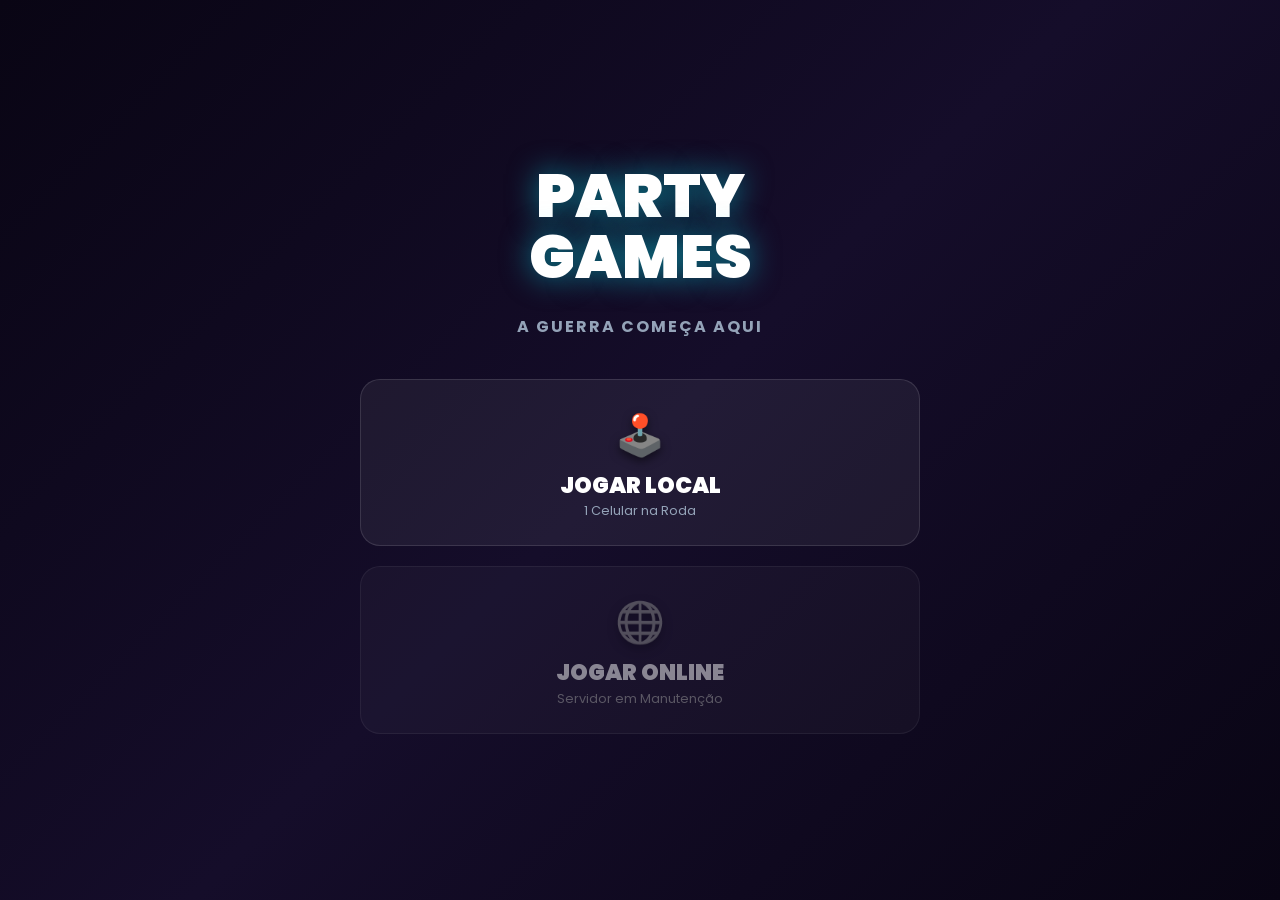
==== commit e2303868: "Update index.html" ====
--- a/index.html
+++ b/index.html
@@ -2,292 +2,322 @@
 <html lang="pt-BR">
 <head>
     <meta charset="UTF-8">
-    <meta name="viewport" content="width=device-width, initial-scale=1.0, user-scalable=no, maximum-scale=1.0">
-    <title>Game is War - Ultimate Card Edition</title>
-    <link rel="manifest" href="manifest.json">
-    <meta name="theme-color" content="#090514">
+    <!-- Proteções Específicas para iPhone e Telas Mobile -->
+    <meta name="viewport" content="width=device-width, initial-scale=1.0, maximum-scale=1.0, user-scalable=no, viewport-fit=cover">
+    <meta name="apple-mobile-web-app-capable" content="yes">
+    <meta name="apple-mobile-web-app-status-bar-style" content="black-translucent">
+    <title>Game is War - Ultimate</title>
+    
     <style>
-        @import url('https://fonts.googleapis.com/css2?family=Poppins:wght@400;600;800;900&display=swap');
-
+        @import url('https://fonts.googleapis.com/css2?family=Poppins:wght@400;700;900&display=swap');
+
+        /* ================= PALETA DE CORES E VARIÁVEIS ================= */
         :root {
             --bg-gradient: linear-gradient(135deg, #090514, #150d2a, #090514);
-            --glass-bg: rgba(255, 255, 255, 0.05); --glass-border: rgba(255, 255, 255, 0.1);
-            --primary: #00f2fe; --primary-glow: rgba(0, 242, 254, 0.4);
-            --secondary: #4facfe; --success: #10b981; --danger: #f43f5e; --warning: #facc15;
+            --glass-bg: rgba(255, 255, 255, 0.06);
+            --glass-border: rgba(255, 255, 255, 0.12);
+            --primary: #00f2fe; --primary-glow: rgba(0, 242, 254, 0.5);
+            --secondary: #4facfe;
+            --success: #10b981; --danger: #f43f5e; --warning: #facc15;
             --text-main: #ffffff; --text-muted: #94a3b8;
         }
 
-        * { box-sizing: border-box; -webkit-tap-highlight-color: transparent; font-family: 'Poppins', sans-serif; }
+        body.theme-chaos { --bg-gradient: linear-gradient(135deg, #2b0000, #4a0000, #1a0000); --primary: #ef4444; --primary-glow: rgba(239, 68, 68, 0.6); }
+
+        * { box-sizing: border-box; font-family: 'Poppins', sans-serif; -webkit-tap-highlight-color: transparent; }
         ::-webkit-scrollbar { display: none; }
 
-        body { background: var(--bg-gradient); color: var(--text-main); margin: 0; padding: 0; display: flex; justify-content: center; height: 100dvh; overflow: hidden; user-select: none; -webkit-user-select: none; }
-        #app { width: 100%; max-width: 600px; height: 100%; display: flex; flex-direction: column; position: relative; z-index: 1;}
-        
-        /* SISTEMA DE TELAS BLINDADO */
+        body { 
+            background: var(--bg-gradient); color: var(--text-main); margin: 0; padding: 0; 
+            display: flex; justify-content: center; height: 100vh; height: 100dvh; 
+            overflow: hidden; user-select: none; -webkit-user-select: none; 
+        }
+
+        #app { 
+            width: 100%; max-width: 600px; height: 100%; display: flex; flex-direction: column; 
+            position: relative; z-index: 1; 
+            padding-top: env(safe-area-inset-top); padding-bottom: env(safe-area-inset-bottom);
+        }
+        
         .screen { display: none; flex-direction: column; height: 100%; padding: 20px; overflow-y: auto; overflow-x: hidden; position: relative; }
-        .screen.active { display: flex; animation: screenFade 0.3s cubic-bezier(0.16, 1, 0.3, 1); }
+        .screen.active { display: flex; animation: screenFade 0.3s cubic-bezier(0.16, 1, 0.3, 1) forwards; }
         .screen-fullscreen { padding: 0 !important; }
 
-        /* ================= ANIMAÇÕES AAA ================= */
-        @keyframes screenFade { from { opacity: 0; transform: translateY(15px) scale(0.98); } to { opacity: 1; transform: translateY(0) scale(1); } }
+        /* ================= ANIMAÇÕES E EFEITOS ================= */
+        @keyframes screenFade { from { opacity: 0; transform: translateY(15px); } to { opacity: 1; transform: translateY(0); } }
+        @keyframes fireBorder { 0%, 100% { box-shadow: 0 0 10px #f97316, inset 0 0 10px #ea580c; border-color:#f97316; } 50% { box-shadow: 0 0 25px #ef4444, inset 0 0 20px #f97316; border-color:#ef4444; } }
         @keyframes popIn { 0% { transform: scale(0.5); opacity: 0; } 70% { transform: scale(1.1); opacity: 1; } 100% { transform: scale(1); } }
-        @keyframes stampSlam { 0% { opacity: 0; transform: scale(3) rotate(-20deg); } 60% { opacity: 1; transform: scale(0.9) rotate(5deg); } 100% { opacity: 1; transform: scale(1) rotate(0deg); } }
-        @keyframes fireBorder { 0%, 100% { box-shadow: 0 0 10px #f97316, inset 0 0 10px #ea580c; border-color:#f97316; } 50% { box-shadow: 0 0 25px #ef4444, inset 0 0 20px #f97316; border-color:#ef4444; } }
-        
-        /* ANIMAÇÕES DA BOMBA DINÂMICA */
-        @keyframes bombPulse { 0%, 100% { transform: scale(1); filter: drop-shadow(0 0 10px rgba(244,63,94,0.4)); } 50% { transform: scale(1.15); filter: drop-shadow(0 0 30px rgba(244,63,94,0.8)); } }
-        @keyframes bombCritical { 0%, 100% { transform: scale(1.2) translate(2px, 2px); filter: drop-shadow(0 0 50px rgba(255,0,0,1)); color: #ffcccc;} 50% { transform: scale(1.3) translate(-2px, -2px); filter: drop-shadow(0 0 20px rgba(255,0,0,0.8)); color: #ffffff;} }
-        @keyframes fuseBurn { 0% { top: -10px; right: 20px; opacity: 1; transform: scale(1); } 100% { top: 40px; right: 50px; opacity: 0; transform: scale(0.5); } }
-        @keyframes blastFlash { 0% { opacity: 1; transform: scale(1); background: #fff;} 100% { opacity: 0; transform: scale(3); background: #ff0000;} }
-
-        /* ================= SISTEMA DE CARTAS (O CORAÇÃO DO JOGO) ================= */
+        
+        /* O Estilhaço de Vidro */
+        .glass-crack-overlay {
+            position: fixed; top: 0; left: 0; width: 100vw; height: 100vh; pointer-events: none; z-index: 9999; display: none;
+            background-image: 
+                linear-gradient(45deg, transparent 48%, rgba(255,255,255,0.8) 50%, transparent 52%),
+                linear-gradient(-45deg, transparent 48%, rgba(255,255,255,0.8) 50%, transparent 52%),
+                linear-gradient(15deg, transparent 49%, rgba(255,255,255,0.6) 50%, transparent 51%);
+            background-size: 150% 150%; background-position: center; mix-blend-mode: overlay;
+        }
+
+        /* ================= SISTEMA DE CARTAS COLECIONÁVEIS ================= */
         .player-card { 
-            position: relative; width: 100px; height: 140px; border-radius: 12px; display: flex; flex-direction: column; align-items: center; justify-content: center; 
-            background-size: cover; background-position: center; border: 3px solid #333; box-shadow: 0 8px 20px rgba(0,0,0,0.5); transition: transform 0.2s; overflow: hidden; flex-shrink: 0; cursor: pointer;
-        }
-        .player-card:active { transform: scale(0.92); }
-        .player-card .avatar-emoji { font-size: 3.5em; z-index: 2; filter: drop-shadow(0 4px 5px rgba(0,0,0,0.6)); }
-        .player-card .card-name { position: absolute; bottom: 0; width: 100%; background: rgba(0,0,0,0.8); font-size: 0.75em; font-weight: 900; text-align: center; padding: 4px 0; z-index: 3; text-transform: uppercase; }
+            position: relative; width: 90px; height: 130px; border-radius: 12px; display: flex; flex-direction: column; align-items: center; justify-content: center; 
+            background: rgba(0,0,0,0.5); border: 3px solid #333; box-shadow: 0 8px 15px rgba(0,0,0,0.5); 
+            transition: transform 0.2s cubic-bezier(0.16, 1, 0.3, 1); overflow: hidden; flex-shrink: 0; cursor: pointer; touch-action: manipulation;
+        }
+        .player-card:active { transform: scale(0.9); }
+        .player-card .avatar-emoji { font-size: 3em; z-index: 2; filter: drop-shadow(0 4px 5px rgba(0,0,0,0.6)); }
+        .player-card .card-name { position: absolute; bottom: 0; width: 100%; background: rgba(0,0,0,0.8); font-size: 0.7em; font-weight: 900; text-align: center; padding: 5px 0; z-index: 3; text-transform: uppercase; letter-spacing: 0.5px;}
         .player-card .card-score { position: absolute; top: 0; right: 0; background: var(--primary); color: #000; font-size: 0.7em; font-weight: 900; padding: 2px 6px; border-bottom-left-radius: 8px; z-index: 3; }
-        .player-card .crown { position: absolute; top: -15px; left: -10px; font-size: 1.8em; z-index: 4; filter: drop-shadow(0 0 10px gold); transform: rotate(-20deg); }
-        
-        /* Efeito de Vidro Quebrado para Perdedores */
-        .player-card.cracked::after {
-            content: ''; position: absolute; top: 0; left: 0; width: 100%; height: 100%; z-index: 5; pointer-events: none;
-            background-image: linear-gradient(105deg, transparent 40%, rgba(255,255,255,0.8) 42%, rgba(255,255,255,0.2) 44%, transparent 46%), linear-gradient(-35deg, transparent 50%, rgba(255,255,255,0.7) 51%, rgba(255,255,255,0.1) 52%, transparent 54%);
-            opacity: 0.8; mix-blend-mode: overlay;
-        }
-        .player-card.cracked { filter: grayscale(0.5); border-color: var(--danger); }
-
-        /* MOLDURAS (Frames) */
+        
+        /* Modificadores de Carta */
         .frame-ouro { border-color: gold; box-shadow: 0 0 15px rgba(255,215,0,0.6); }
         .frame-neon { border-color: var(--primary); box-shadow: 0 0 15px var(--primary-glow); }
-        .frame-fogo { animation: fireBorder 1s infinite alternate; }
-
-        /* ================= UI COMPONENTS GERAIS ================= */
-        .btn { width: 100%; padding: 16px; border-radius: 16px; border: none; font-size: 1.1em; font-weight: 900; color: white; cursor: pointer; transition: transform 0.1s; margin-bottom: 10px; text-transform: uppercase; letter-spacing: 1px; box-shadow: 0 6px 15px rgba(0,0,0,0.3); }
-        .btn:active { transform: scale(0.96); }
+        .frame-fogo { animation: fireBorder 1.5s infinite alternate; }
+        .bg-royal { background: linear-gradient(135deg, #4c1d95, #1e1b4b); }
+        .bg-blood { background: linear-gradient(135deg, #991b1b, #450a0a); }
+        .bg-toxic { background: linear-gradient(135deg, #065f46, #022c22); }
+        .card-cracked::after { content: ''; position: absolute; top:0; left:0; width:100%; height:100%; background: linear-gradient(105deg, transparent 45%, rgba(255,255,255,0.6) 50%, transparent 55%); z-index: 5; pointer-events: none; }
+
+        /* ================= COMPONENTES DA INTERFACE ================= */
+        .btn { width: 100%; padding: 18px; border-radius: 16px; border: none; font-size: 1.05em; font-weight: 900; color: white; cursor: pointer; transition: transform 0.1s, background 0.2s; margin-bottom: 12px; text-transform: uppercase; letter-spacing: 1px; box-shadow: 0 4px 15px rgba(0,0,0,0.3); touch-action: manipulation; }
+        .btn:active { transform: scale(0.95); }
         .btn-success { background: linear-gradient(135deg, #10b981, #059669); }
         .btn-primary { background: linear-gradient(135deg, var(--primary), var(--secondary)); color: #000; }
         .btn-danger { background: linear-gradient(135deg, #f43f5e, #e11d48); }
-        .btn-dark { background: var(--glass-bg); border: 1px solid var(--glass-border); backdrop-filter: blur(8px); }
+        .btn-dark { background: var(--glass-bg); border: 1px solid var(--glass-border); }
         .btn-warning { background: linear-gradient(135deg, #facc15, #eab308); color: #000; }
 
+        .input-group { display: flex; gap: 10px; width: 100%; margin-bottom: 15px; }
+        input, select, textarea { flex-grow: 1; padding: 15px; border-radius: 16px; border: 1px solid var(--glass-border); background: rgba(0,0,0,0.4); color: white; font-size: 1em; outline: none; width: 100%; font-weight:600;}
+        input:focus { border-color: var(--primary); }
+
+        .top-nav { display: flex; justify-content: space-between; align-items: center; margin-bottom: 10px; padding: 12px 16px; background: var(--glass-bg); backdrop-filter: blur(10px); -webkit-backdrop-filter: blur(10px); border-radius: 20px; border: 1px solid var(--glass-border); }
+        .brand { font-size: 1.2em; font-weight: 900; background: linear-gradient(to right, var(--primary), var(--secondary)); -webkit-background-clip: text; -webkit-text-fill-color: transparent; text-transform: uppercase; }
+        .top-pills { display: flex; gap: 8px; }
+        .nav-icon-btn { width: 40px; height: 40px; border-radius: 12px; background: rgba(0,0,0,0.4); border: 1px solid var(--glass-border); color: white; display: flex; justify-content: center; align-items: center; font-size: 1.2em; cursor: pointer; }
+
         .header-sub { display: flex; align-items: center; justify-content: space-between; margin-bottom: 20px; }
-        .back-btn, .icon-btn-ui { background: var(--glass-bg); border: 1px solid var(--glass-border); color: white; width: 44px; height: 44px; border-radius: 14px; font-size: 1.2em; cursor: pointer; display: flex; align-items: center; justify-content: center; backdrop-filter: blur(8px); }
+        .back-btn, .icon-btn-ui { background: var(--glass-bg); border: 1px solid var(--glass-border); color: white; width: 45px; height: 45px; border-radius: 14px; font-size: 1.2em; display: flex; align-items: center; justify-content: center; cursor: pointer; }
         .title-sub { font-size: 1.3em; font-weight: 900; margin: 0; text-align: center; flex-grow: 1; text-transform: uppercase; }
 
-        /* GRID DA HOME */
+        /* ================= GRID DE JOGOS ================= */
+        .section-title { display: flex; align-items: center; gap: 10px; font-size: 0.95em; font-weight: 900; color: #fff; margin: 15px 0 10px 0; text-transform: uppercase; }
+        .section-title::after { content: ''; flex-grow: 1; height: 1px; background: var(--glass-border); }
         .category-row { display: flex; overflow-x: auto; gap: 12px; padding-bottom: 15px; scroll-snap-type: x mandatory; margin-right: -20px; padding-right: 20px; }
-        .game-card { min-width: 140px; scroll-snap-align: start; flex-shrink: 0; background: var(--glass-bg); border: 1px solid var(--glass-border); border-radius: 20px; padding: 16px 12px; text-align: center; display: flex; flex-direction: column; align-items: center; cursor: pointer; position: relative; }
-        .game-card.disabled { filter: grayscale(1) opacity(0.35); pointer-events: none; border-color: var(--danger); }
-        .req-badge { position: absolute; top: 6px; right: 6px; background: var(--danger); font-size: 0.6em; padding: 3px 6px; border-radius: 6px; font-weight: 900; display: none; }
+        
+        .game-card { min-width: 140px; scroll-snap-align: start; flex-shrink: 0; background: var(--glass-bg); border: 1px solid var(--glass-border); border-radius: 20px; padding: 16px 10px; text-align: center; display: flex; flex-direction: column; align-items: center; cursor: pointer; position: relative; }
+        .game-card.disabled { filter: grayscale(1) opacity(0.4); pointer-events: none; border-color: var(--danger); }
+        .req-badge { position: absolute; top: 6px; right: 6px; background: var(--danger); font-size: 0.65em; padding: 2px 6px; border-radius: 6px; font-weight: 900; display: none; }
         .game-card.disabled .req-badge { display: block; }
-        .game-icon { font-size: 2.6em; margin-bottom: 6px; }
-        .game-title { font-size: 1em; font-weight: 900; color: #fff; margin-bottom: 6px; line-height: 1.1; }
-
-        /* ================= MODAIS BLINDADOS (Z-INDEX ALTO, DISPLAY NONE) ================= */
-        .modal-overlay { position: fixed; top: 0; left: 0; right: 0; bottom: 0; background: rgba(0,0,0,0.85); display: none; align-items: center; justify-content: center; z-index: 9999; padding: 20px; backdrop-filter: blur(10px); }
-        .modal-overlay.active { display: flex; animation: screenFade 0.2s ease-out forwards; }
-        .modal-content { background: #120b24; padding: 25px; border-radius: 24px; width: 100%; max-width: 440px; max-height: 90vh; overflow-y: auto; border: 1px solid var(--glass-border); box-shadow: 0 15px 50px rgba(0,0,0,0.8); }
-        
-        .toggle-switch { position: relative; width: 50px; height: 26px; background: rgba(0,0,0,0.4); border-radius: 13px; border: 1px solid var(--glass-border); cursor: pointer; transition: 0.3s; }
-        .toggle-switch::after { content: ''; position: absolute; top: 2px; left: 2px; width: 20px; height: 20px; background: white; border-radius: 50%; transition: 0.3s; }
+        .game-icon { font-size: 2.5em; margin-bottom: 8px; filter: drop-shadow(0 4px 5px rgba(0,0,0,0.5)); }
+        .game-title { font-size: 1.05em; font-weight: 900; line-height: 1.1; margin-bottom: 5px; }
+
+        /* ================= AVATAR BUILDER & TECLADO IN-APP ================= */
+        .builder-header { padding: env(safe-area-inset-top) 20px 15px 20px; background: rgba(0,0,0,0.8); display: flex; justify-content: space-between; align-items: center; border-bottom: 1px solid var(--glass-border); }
+        .builder-stage { flex-grow: 1; display: flex; flex-direction: column; align-items: center; justify-content: center; background: radial-gradient(circle, rgba(0,242,254,0.1) 0%, transparent 60%); }
+        
+        /* O Teclado Seguro */
+        #custom-keyboard { background: #0c0717; padding: 15px 5px env(safe-area-inset-bottom) 5px; border-top: 1px solid var(--glass-border); display: flex; flex-direction: column; gap: 8px; }
+        .key-row { display: flex; justify-content: center; gap: 5px; width: 100%; }
+        .key { background: #2a2a35; color: white; font-size: 1.1em; font-weight: 700; border-radius: 10px; padding: 14px 0; flex: 1; text-align: center; cursor: pointer; box-shadow: 0 3px 0 #000; touch-action: manipulation; }
+        .key:active { transform: translateY(3px); box-shadow: none; background: var(--primary); color: black; }
+        .key-special { background: #f43f5e; }
+
+        /* ================= BOMBA DINÂMICA ================= */
+        .dynamic-bomb { position: relative; width: 220px; height: 220px; display: flex; align-items: center; justify-content: center; margin: 20px auto; }
+        .bomb-icon { font-size: 8em; z-index: 5; filter: drop-shadow(0 15px 20px rgba(0,0,0,0.8)); transition: transform 0.1s; }
+        .fuse-spark { position: absolute; font-size: 2.5em; z-index: 6; display: none; filter: drop-shadow(0 0 10px #facc15); }
+        
+        @keyframes bombBeat { 0%, 100% { transform: scale(1); filter: drop-shadow(0 0 10px rgba(244,63,94,0.3));} 50% { transform: scale(1.15); filter: drop-shadow(0 0 30px rgba(244,63,94,0.8));} }
+        @keyframes bombPanic { 0%, 100% { transform: scale(1.25) translate(2px, 2px); filter: drop-shadow(0 0 50px red);} 50% { transform: scale(1.3) translate(-2px, -2px);} }
+        @keyframes blastWhite { 0% { opacity: 1; background: #fff;} 100% { opacity: 0; background: red;} }
+        .flash-overlay { position: fixed; top:0; left:0; width:100vw; height:100vh; background:white; z-index:9999; display:none; pointer-events:none; }
+
+        /* ================= MESA DE SOM (SOUNDBOARD) ================= */
+        .soundboard { position: absolute; bottom: 20px; left: 15px; right: 15px; display: flex; justify-content: space-between; z-index: 100; padding-bottom: env(safe-area-inset-bottom); }
+        .sb-btn { width: 55px; height: 55px; border-radius: 50%; background: rgba(0,0,0,0.7); border: 2px solid var(--primary); color: white; font-size: 1.6em; display: flex; align-items: center; justify-content: center; cursor: pointer; box-shadow: 0 0 15px rgba(0,242,254,0.4); touch-action: manipulation; backdrop-filter: blur(5px);}
+        .sb-btn:active { transform: scale(0.85); background: var(--primary); }
+
+        /* ================= MODAIS BLINDADOS ================= */
+        .modal-overlay { position: fixed; top: 0; left: 0; width: 100vw; height: 100vh; background: rgba(0,0,0,0.85); display: none; align-items: center; justify-content: center; z-index: 9999; padding: 20px; backdrop-filter: blur(10px); -webkit-backdrop-filter: blur(10px); }
+        .modal-overlay.active { display: flex; animation: popIn 0.3s cubic-bezier(0.175, 0.885, 0.32, 1.275) forwards; }
+        .modal-content { background: #120b24; padding: 25px; border-radius: 24px; width: 100%; max-width: 400px; max-height: 85vh; overflow-y: auto; border: 1px solid var(--glass-border); box-shadow: 0 20px 50px rgba(0,0,0,0.9); }
+        
+        .toggle-switch { position: relative; width: 54px; height: 28px; background: rgba(0,0,0,0.5); border-radius: 14px; border: 1px solid var(--glass-border); cursor: pointer; transition: 0.3s; }
+        .toggle-switch::after { content: ''; position: absolute; top: 2px; left: 2px; width: 22px; height: 22px; background: white; border-radius: 50%; transition: 0.3s; }
         .toggle-switch.active { background: var(--success); border-color: var(--success); }
-        .toggle-switch.active::after { transform: translateX(24px); }
-
-        /* ================= O NOVO AVATAR BUILDER & TECLADO ================= */
-        .builder-header { padding: 15px 20px; background: rgba(0,0,0,0.5); display: flex; justify-content: space-between; align-items: center; border-bottom: 1px solid var(--glass-border); }
-        .builder-stage { flex-grow: 1; display: flex; flex-direction: column; align-items: center; justify-content: center; background: radial-gradient(circle, rgba(0,242,254,0.1) 0%, transparent 60%); }
-        .builder-controls { height: 45vh; background: #0c0717; border-top: 1px solid var(--glass-border); display: flex; flex-direction: column; }
-        .builder-tabs { display: flex; border-bottom: 1px solid var(--glass-border); }
-        .builder-tab { flex: 1; text-align: center; padding: 12px; font-weight: 900; color: var(--text-muted); cursor: pointer; text-transform: uppercase; font-size: 0.85em; }
-        .builder-tab.active { color: var(--primary); border-bottom: 3px solid var(--primary); }
-        .builder-grid { display: grid; grid-template-columns: repeat(4, 1fr); gap: 10px; padding: 15px; overflow-y: auto; flex-grow: 1; }
-        .builder-item { background: var(--glass-bg); border: 2px solid transparent; border-radius: 12px; height: 60px; display: flex; justify-content: center; align-items: center; font-size: 2em; cursor: pointer; }
-        .builder-item.selected { border-color: var(--primary); background: var(--primary-glow); }
-
-        /* Teclado QWERTY In-App */
-        #custom-keyboard { display: flex; flex-direction: column; gap: 6px; padding: 10px; background: #111; border-top: 1px solid #333; }
-        .key-row { display: flex; justify-content: center; gap: 4px; }
-        .key { background: #333; color: white; font-size: 1.1em; font-weight: 700; border-radius: 8px; padding: 12px 0; flex: 1; text-align: center; cursor: pointer; box-shadow: 0 2px 0 #000; }
-        .key:active { transform: translateY(2px); box-shadow: none; background: var(--primary); color: black; }
-        .key-special { flex: 1.5; background: #4facfe; color: #000; font-size: 0.9em; }
-        
-        .name-display { font-size: 2em; font-weight: 900; color: white; margin-bottom: 10px; text-transform: uppercase; border-bottom: 2px solid var(--primary); padding-bottom: 5px; min-width: 150px; text-align: center; min-height: 45px;}
-
-        /* ================= MESA DE SOM (SOUNDBOARD) ================= */
-        .soundboard { position: absolute; bottom: 20px; left: 20px; right: 20px; display: flex; justify-content: space-between; pointer-events: none; z-index: 100; }
-        .sb-btn { width: 50px; height: 50px; border-radius: 25px; background: rgba(0,0,0,0.6); border: 2px solid var(--primary); color: white; font-size: 1.5em; display: flex; align-items: center; justify-content: center; pointer-events: auto; cursor: pointer; box-shadow: 0 0 15px rgba(0,242,254,0.3); transition: 0.1s;}
-        .sb-btn:active { transform: scale(0.9); background: var(--primary); }
-
-        /* ================= BOMBA DA BATATA QUENTE ================= */
-        .dynamic-bomb { position: relative; width: 200px; height: 200px; display: flex; align-items: center; justify-content: center; margin: 30px auto; }
-        .bomb-icon { font-size: 8em; z-index: 5; transition: 0.1s; filter: drop-shadow(0 15px 20px rgba(0,0,0,0.8)); }
-        .fuse-spark { position: absolute; font-size: 2em; z-index: 6; animation: sparkFlicker 0.1s infinite; filter: drop-shadow(0 0 10px #facc15); display: none; }
-        .blast-flash { position: fixed; top: 0; left: 0; width: 100vw; height: 100vh; background: white; z-index: 9999; display: none; pointer-events: none; }
+        .toggle-switch.active::after { transform: translateX(26px); }
+
+        /* Retrospectiva & Pódio */
+        #screen-retro { background: #000; justify-content: center; align-items: center; text-align: center; }
+        .retro-slide { display: none; flex-direction: column; align-items: center; justify-content: center; height: 100%; width: 100%; }
+        .retro-slide.active { display: flex; animation: popIn 0.5s ease-out; }
     </style>
 </head>
 <body>
 
+<!-- EFEITOS GLOBAIS DE TELA -->
+<div id="flash-overlay" class="flash-overlay"></div>
+<div id="glass-crack" class="glass-crack-overlay"></div>
+
 <div id="app">
 
-    <!-- 1. TELA LANDING -->
+    <!-- ================= 1. TELA LANDING ================= -->
     <div id="screen-landing" class="screen active" style="justify-content: center; align-items: center;">
-        <h1 style="font-size: 3.5em; font-weight: 900; line-height: 1; margin: 0 0 10px 0; color: #fff; text-shadow: 0 0 25px var(--primary-glow); text-align: center;">PARTY<br>GAMES</h1>
-        <p style="color:var(--text-muted); font-weight:700; margin-bottom: 40px; text-transform:uppercase; letter-spacing:2px; text-align:center;">A Guerra Começa Aqui</p>
-        <div class="game-card" style="width:100%; margin-bottom: 20px; padding: 28px;" onclick="nav('screen-home')">
-            <div class="game-icon">🕹️</div><div class="game-title" style="font-size:1.4em;">JOGAR LOCAL</div><div class="game-badge">1 Celular na Roda</div>
-        </div>
-        <div class="game-card" style="width:100%; padding: 28px; filter: grayscale(1); opacity:0.5;">
-            <div class="game-icon">🌐</div><div class="game-title" style="font-size:1.4em;">JOGAR ONLINE</div><div class="game-badge">Em Breve</div>
+        <h1 style="font-size: 3.8em; font-weight: 900; line-height: 1; margin: 0 0 10px 0; color: #fff; text-shadow: 0 0 30px var(--primary-glow); text-align: center;">PARTY<br>GAMES</h1>
+        <p style="color:var(--text-muted); font-weight:700; margin-bottom: 40px; letter-spacing:2px;">A GUERRA COMEÇA AQUI</p>
+        
+        <div class="game-card" style="width:100%; margin-bottom: 20px; padding: 25px;" onclick="nav('screen-home')">
+            <div class="game-icon">🕹️</div><div class="game-title" style="font-size:1.4em;">JOGAR LOCAL</div><div style="font-size:0.8em; color:var(--text-muted);">1 Celular na Roda</div>
+        </div>
+        <div class="game-card" style="width:100%; padding: 25px; filter: grayscale(1); opacity:0.5;">
+            <div class="game-icon">🌐</div><div class="game-title" style="font-size:1.4em;">JOGAR ONLINE</div><div style="font-size:0.8em; color:var(--text-muted);">Servidor em Manutenção</div>
         </div>
     </div>
 
-    <!-- 2. HOME LOCAL -->
+    <!-- ================= 2. HOME LOCAL (MENU PRINCIPAL) ================= -->
     <div id="screen-home" class="screen">
         <div class="top-nav">
             <div class="brand">Game Is War</div>
             <div class="top-pills">
                 <div class="nav-icon-btn" onclick="openModal('settings-modal')">⚙️</div>
-                <div class="nav-icon-btn" onclick="openModal('hall-modal')">🏅</div>
-                <div class="nav-icon-btn" style="background:rgba(244,63,94,0.25); border-color:var(--danger);" onclick="nav('screen-landing')">🚪</div>
+                <div class="nav-icon-btn" style="background:rgba(244,63,94,0.2); border-color:var(--danger); color:var(--danger);" onclick="nav('screen-landing')">🚪</div>
             </div>
         </div>
 
-        <div class="xp-bar-container" onclick="nav('screen-leaderboard')">
-            <div class="xp-level">Nível <span id="group-level-display">1</span></div>
-            <div class="xp-progress"><span id="group-xp-display">0</span> / 50 XP</div>
-        </div>
-
-        <div class="action-bar">
-            <div class="action-btn" onclick="nav('screen-players')"><span style="font-size:1.6em;">👥</span> Jogadores (<span id="nav-player-count">0</span>)</div>
-            <div class="action-btn gold" onclick="openTourneySetup()"><span style="font-size:1.6em;">🏆</span> Torneio</div>
+        <div style="display:flex; gap:10px; margin-bottom: 25px;">
+            <div class="btn btn-dark" style="flex:1; margin:0; display:flex; align-items:center; justify-content:center; gap:8px;" onclick="nav('screen-players')">
+                <span style="font-size:1.4em;">👥</span> Equipe (<span id="nav-player-count">0</span>)
+            </div>
+            <div class="btn btn-dark" style="flex:1; margin:0; border-color:var(--warning); color:var(--warning); display:flex; align-items:center; justify-content:center; gap:8px;" onclick="openTourneySetup()">
+                <span style="font-size:1.4em;">🏆</span> Torneio
+            </div>
         </div>
 
         <div class="section-title">🕵️ Mistério e Dedução</div>
         <div class="category-row">
-            <div class="game-card" data-min="3" data-id="impostor" onclick="routeGame('impostor')"><div class="req-badge">Mín: 3</div><div class="game-icon">🕵️</div><div class="game-title">O Impostor</div><div class="game-badge">Cartas Ocultas</div></div>
-            <div class="game-card" data-min="3" data-id="espiao" onclick="routeGame('espiao')"><div class="req-badge">Mín: 3</div><div class="game-icon">🕶️</div><div class="game-title">Espião</div><div class="game-badge">Cartas Ocultas</div></div>
-            <div class="game-card" data-min="5" data-id="duplas" onclick="routeGame('duplas')"><div class="req-badge">Mín: 5</div><div class="game-icon">👯</div><div class="game-title">Duplas</div><div class="game-badge">Cartas Ocultas</div></div>
+            <div class="game-card" data-min="3" data-id="impostor" onclick="routeGame('impostor')"><div class="req-badge">Mín: 3</div><div class="game-icon">🕵️</div><div class="game-title">O Impostor</div></div>
+            <div class="game-card" data-min="3" data-id="espiao" onclick="routeGame('espiao')"><div class="req-badge">Mín: 3</div><div class="game-icon">🕶️</div><div class="game-title">Espião</div></div>
+            <div class="game-card" data-min="5" data-id="duplas" onclick="routeGame('duplas')"><div class="req-badge">Mín: 5</div><div class="game-icon">👯</div><div class="game-title">Duplas</div></div>
         </div>
 
         <div class="section-title">🧠 Sintonia Mental</div>
         <div class="category-row">
-            <div class="game-card" data-min="3" data-id="posicao" onclick="routeGame('posicao')"><div class="req-badge">Mín: 3</div><div class="game-icon">📈</div><div class="game-title">Posições</div><div class="game-badge">Cooperativo</div></div>
-            <div class="game-card" data-min="4" data-id="nota" onclick="routeGame('nota')"><div class="req-badge">Mín: 4</div><div class="game-icon">🎯</div><div class="game-title">A Nota</div><div class="game-badge">Equipes</div></div>
-            <div class="game-card" data-min="3" data-id="unica" onclick="routeGame('unica')"><div class="req-badge">Mín: 3</div><div class="game-icon">💡</div><div class="game-title">Única Palavra</div><div class="game-badge">Cooperativo</div></div>
-        </div>
-
-        <div class="section-title">🏆 Competição de Equipes</div>
+            <div class="game-card" data-min="3" data-id="posicao" onclick="routeGame('posicao')"><div class="req-badge">Mín: 3</div><div class="game-icon">📈</div><div class="game-title">Posições</div></div>
+            <div class="game-card" data-min="4" data-id="nota" onclick="routeGame('nota')"><div class="req-badge">Mín: 4</div><div class="game-icon">🎯</div><div class="game-title">A Nota</div></div>
+            <div class="game-card" data-min="3" data-id="unica" onclick="routeGame('unica')"><div class="req-badge">Mín: 3</div><div class="game-icon">💡</div><div class="game-title">Única Palavra</div></div>
+        </div>
+
+        <div class="section-title">⚔️ Competição de Equipes</div>
         <div class="category-row">
-            <div class="game-card" data-min="4" data-id="megasenha" onclick="routeGame('megasenha')"><div class="req-badge">Mín: 4</div><div class="game-icon">🗣️</div><div class="game-title">Mega Senha</div><div class="game-badge">Equipes</div></div>
-            <div class="game-card" data-min="6" data-id="completa" onclick="routeGame('completa')"><div class="req-badge">Mín: 6</div><div class="game-icon">🧩</div><div class="game-title">Completa</div><div class="game-badge">Equipes 3v3</div></div>
+            <div class="game-card" data-min="4" data-id="megasenha" onclick="routeGame('megasenha')"><div class="req-badge">Mín: 4</div><div class="game-icon">🗣️</div><div class="game-title">Mega Senha</div></div>
+            <div class="game-card" data-min="6" data-id="completa" onclick="routeGame('completa')"><div class="req-badge">Mín: 6</div><div class="game-icon">🧩</div><div class="game-title">Completa</div></div>
         </div>
 
         <div class="section-title">🔥 Roda de Sobrevivência</div>
         <div class="category-row">
-            <div class="game-card" data-min="2" data-id="stop" onclick="routeGame('stop')"><div class="req-badge">Mín: 2</div><div class="game-icon">🛑</div><div class="game-title">Stop</div><div class="game-badge">Eliminação</div></div>
-            <div class="game-card" data-min="2" data-id="cinco" onclick="routeGame('cinco')"><div class="req-badge">Mín: 2</div><div class="game-icon">✋</div><div class="game-title">5 Segundos</div><div class="game-badge">Pressão</div></div>
-            <div class="game-card" data-min="3" data-id="batata" onclick="routeGame('batata')"><div class="req-badge">Mín: 3</div><div class="game-icon">💣</div><div class="game-title">Batata Quente</div><div class="game-badge">KABOOM</div></div>
-            <div class="game-card" data-min="2" data-id="ultimo" onclick="routeGame('ultimo')" style="border-color:var(--danger);"><div class="req-badge">Mín: 2</div><div class="game-icon" style="font-size:3em;">☠️</div><div class="game-title" style="font-size:1.3em; color:var(--danger);">Último a Falar</div><div class="game-badge">Punições</div></div>
+            <div class="game-card" data-min="2" data-id="stop" onclick="routeGame('stop')"><div class="req-badge">Mín: 2</div><div class="game-icon">🛑</div><div class="game-title">Stop</div></div>
+            <div class="game-card" data-min="2" data-id="cinco" onclick="routeGame('cinco')"><div class="req-badge">Mín: 2</div><div class="game-icon">✋</div><div class="game-title">5 Segundos</div></div>
+            <div class="game-card" data-min="3" data-id="batata" onclick="routeGame('batata')"><div class="req-badge">Mín: 3</div><div class="game-icon">💣</div><div class="game-title">Batata Quente</div></div>
+            <div class="game-card" data-min="2" data-id="ultimo" onclick="routeGame('ultimo')" style="border-color:var(--danger);"><div class="req-badge">Mín: 2</div><div class="game-icon">☠️</div><div class="game-title" style="color:var(--danger);">Último a Falar</div></div>
         </div>
         <div style="height: 40px;"></div>
     </div>
 
-    <!-- 3. TELA DE JOGADORES E MURAL DE CARTAS -->
+    <!-- ================= 3. GESTÃO DE CARTAS E JOGADORES ================= -->
     <div id="screen-players" class="screen">
-        <div class="header-sub"><button class="back-btn" onclick="nav('screen-home')">←</button><h2 class="title-sub">Os Combatentes</h2><div style="width:44px;"></div></div>
-        <div style="display:flex; gap:10px; margin-bottom:15px;">
-            <button class="btn btn-primary" style="margin:0;" onclick="nav('screen-avatar-builder')">➕ Forjar Novo</button>
-            <button class="btn btn-warning" style="margin:0; width:60px; padding:0; display:flex; justify-content:center; align-items:center; font-size:1.5em;" onclick="gerarTurmaMagica()">🪄</button>
-        </div>
-        
-        <p style="color:var(--text-muted); font-size:0.9em; text-align:center; margin-top:0;">Cartas ativas na mesa:</p>
-        <div id="players-card-grid" style="display:flex; flex-wrap:wrap; justify-content:center; gap:15px; overflow-y:auto; padding-bottom:30px;">
-            <!-- Cartas renderizadas aqui -->
+        <div class="header-sub"><button class="back-btn" onclick="nav('screen-home')">←</button><h2 class="title-sub">Guerreiros</h2><div style="width:45px;"></div></div>
+        
+        <div style="display:flex; gap:10px; margin-bottom:20px;">
+            <button class="btn btn-primary" style="margin:0;" onclick="nav('screen-avatar-builder')">➕ Nova Carta</button>
+            <button class="btn btn-warning" style="margin:0; width:65px; padding:0; font-size:1.6em; border-radius:16px;" onclick="gerarTurmaMagica()">🪄</button>
+        </div>
+        
+        <p style="color:var(--text-muted); font-size:0.9em; text-align:center;">Cartas na Mesa:</p>
+        <div id="players-card-grid" style="display:flex; flex-wrap:wrap; justify-content:center; gap:15px; padding-bottom:30px;">
+            <!-- Cartas geradas via JS -->
         </div>
     </div>
 
-    <!-- 4. AVATAR BUILDER TELA CHEIA (COM TECLADO IN-APP) -->
+    <!-- ================= 4. A FORJA (AVATAR BUILDER + TECLADO) ================= -->
     <div id="screen-avatar-builder" class="screen screen-fullscreen">
         <div class="builder-header">
             <button class="icon-btn-ui" style="background:transparent; border:none;" onclick="nav('screen-players')">✕</button>
-            <div style="font-weight:900; text-transform:uppercase; letter-spacing:1px;">Nova Carta</div>
-            <button class="btn btn-success" style="width:auto; padding:8px 15px; margin:0;" onclick="salvarAvatar()">SALVAR</button>
-        </div>
-        
-        <!-- O Palco da Carta -->
+            <div style="font-weight:900; text-transform:uppercase; letter-spacing:1px;">Forjar Carta</div>
+            <button class="btn btn-success" style="width:auto; padding:8px 18px; margin:0; border-radius:10px;" onclick="salvarAvatar()">SALVAR</button>
+        </div>
+        
         <div class="builder-stage">
-            <div id="preview-display-name" class="name-display">JOGADOR</div>
-            <div class="player-card" id="preview-card" style="width:140px; height:196px; border-width:4px;">
+            <div id="preview-display-name" class="name-display" style="font-size:1.8em; font-weight:900; margin-bottom:15px; border-bottom:2px solid var(--primary); min-width:150px; text-align:center; min-height:40px;">JOGADOR</div>
+            <div class="player-card" id="preview-card" style="width:130px; height:180px; border-width:4px;">
                 <div class="avatar-emoji" id="preview-emoji" style="font-size:4.5em;">👽</div>
             </div>
         </div>
 
-        <!-- Teclado In-App -->
+        <!-- Teclado In-App (Anti-Bug de Tela) -->
         <div id="custom-keyboard">
-            <div class="key-row"><div class="key" onclick="typeKey('Q')">Q</div><div class="key" onclick="typeKey('W')">W</div><div class="key" onclick="typeKey('E')">E</div><div class="key" onclick="typeKey('R')">R</div><div class="key" onclick="typeKey('T')">T</div><div class="key" onclick="typeKey('Y')">Y</div><div class="key" onclick="typeKey('U')">U</div><div class="key" onclick="typeKey('I')">I</div><div class="key" onclick="typeKey('O')">O</div><div class="key" onclick="typeKey('P')">P</div></div>
-            <div class="key-row" style="padding: 0 10px;"><div class="key" onclick="typeKey('A')">A</div><div class="key" onclick="typeKey('S')">S</div><div class="key" onclick="typeKey('D')">D</div><div class="key" onclick="typeKey('F')">F</div><div class="key" onclick="typeKey('G')">G</div><div class="key" onclick="typeKey('H')">H</div><div class="key" onclick="typeKey('J')">J</div><div class="key" onclick="typeKey('K')">K</div><div class="key" onclick="typeKey('L')">L</div></div>
-            <div class="key-row" style="padding: 0 20px;"><div class="key" onclick="typeKey('Z')">Z</div><div class="key" onclick="typeKey('X')">X</div><div class="key" onclick="typeKey('C')">C</div><div class="key" onclick="typeKey('V')">V</div><div class="key" onclick="typeKey('B')">B</div><div class="key" onclick="typeKey('N')">N</div><div class="key" onclick="typeKey('M')">M</div><div class="key key-special" style="background:#f43f5e; color:white;" onclick="typeKey('DEL')">⌫</div></div>
-            <div class="key-row"><button class="btn btn-dark" style="margin:5px 0 0 0; padding:10px; font-size:0.9em;" onclick="toggleKeyboard()">Próximo: Escolher Visual ➔</button></div>
-        </div>
-
-        <!-- Controles Visuais -->
-        <div class="builder-controls" id="builder-visual-controls" style="display:none;">
-            <div class="builder-tabs">
-                <div class="builder-tab active" onclick="switchBuilderTab('emoji')">Avatar</div>
-                <div class="builder-tab" onclick="switchBuilderTab('bg')">Fundo</div>
-                <div class="builder-tab" onclick="switchBuilderTab('frame')">Moldura</div>
+            <div class="key-row">
+                <div class="key" onclick="typeKey('Q')">Q</div><div class="key" onclick="typeKey('W')">W</div><div class="key" onclick="typeKey('E')">E</div><div class="key" onclick="typeKey('R')">R</div><div class="key" onclick="typeKey('T')">T</div><div class="key" onclick="typeKey('Y')">Y</div><div class="key" onclick="typeKey('U')">U</div><div class="key" onclick="typeKey('I')">I</div><div class="key" onclick="typeKey('O')">O</div><div class="key" onclick="typeKey('P')">P</div>
             </div>
-            <div class="builder-grid" id="builder-grid-content"></div>
+            <div class="key-row" style="padding: 0 10px;">
+                <div class="key" onclick="typeKey('A')">A</div><div class="key" onclick="typeKey('S')">S</div><div class="key" onclick="typeKey('D')">D</div><div class="key" onclick="typeKey('F')">F</div><div class="key" onclick="typeKey('G')">G</div><div class="key" onclick="typeKey('H')">H</div><div class="key" onclick="typeKey('J')">J</div><div class="key" onclick="typeKey('K')">K</div><div class="key" onclick="typeKey('L')">L</div>
+            </div>
+            <div class="key-row" style="padding: 0 20px;">
+                <div class="key" onclick="typeKey('Z')">Z</div><div class="key" onclick="typeKey('X')">X</div><div class="key" onclick="typeKey('C')">C</div><div class="key" onclick="typeKey('V')">V</div><div class="key" onclick="typeKey('B')">B</div><div class="key" onclick="typeKey('N')">N</div><div class="key" onclick="typeKey('M')">M</div><div class="key key-special" onclick="typeKey('DEL')">⌫</div>
+            </div>
+            <div class="key-row"><button class="btn btn-dark" style="margin:8px 0 0 0; padding:12px; font-size:0.9em; border-radius:10px;" onclick="toggleCustomizer()">Customizar Estilo ➔</button></div>
+        </div>
+
+        <!-- Seletor Visual de Partes -->
+        <div id="visual-customizer" style="display:none; background:#0c0717; height:45vh; flex-direction:column; border-top:1px solid var(--glass-border); padding-bottom:env(safe-area-inset-bottom);">
+            <div style="display:flex; border-bottom:1px solid #333;">
+                <div class="builder-tab active" style="flex:1; text-align:center; padding:15px; font-weight:900; color:var(--primary); border-bottom:3px solid var(--primary);">Rosto</div>
+                <div class="builder-tab" style="flex:1; text-align:center; padding:15px; font-weight:900; color:var(--text-muted);">Em Breve</div>
+            </div>
+            <div id="duo-emoji-grid" style="display:grid; grid-template-columns:repeat(5, 1fr); gap:10px; padding:15px; overflow-y:auto; flex-grow:1;"></div>
+            <button class="btn btn-dark" style="margin:10px; width:calc(100% - 20px);" onclick="toggleCustomizer()">⬅ Voltar ao Teclado</button>
         </div>
     </div>
 
-    <!-- 5. LOBBY UNIVERSAL COM MODIFICADORES -->
+    <!-- ================= 5. LOBBY & REGRAS DO HOST ================= -->
     <div id="screen-lobby" class="screen">
-        <div class="header-sub" style="margin-top:0;"><button class="back-btn" onclick="nav('screen-home')">←</button><h2 class="title-sub" id="lobby-title">Lobby</h2><button class="icon-btn-ui" onclick="openModal('rule-modal')">❔</button></div>
-        
-        <!-- Configs e Modificadores do Host -->
-        <div style="background:rgba(0,0,0,0.4); padding:15px; border-radius:18px; border:1px solid var(--glass-border); margin-bottom:20px;">
+        <div class="header-sub"><button class="back-btn" onclick="nav('screen-home')">←</button><h2 class="title-sub" id="lobby-title">Lobby</h2><button class="icon-btn-ui" onclick="openModal('rule-modal')">❔</button></div>
+        
+        <div style="background:rgba(0,0,0,0.5); padding:15px; border-radius:20px; border:1px solid var(--glass-border); margin-bottom:20px;">
             <div id="lobby-configs" style="margin-bottom:15px;"></div>
             
             <div style="border-top:1px solid #333; padding-top:15px;">
-                <div style="display:flex; justify-content:space-between; align-items:center; margin-bottom:10px;">
-                    <div><span style="font-weight:900; color:var(--warning);">🍄 Efeito Mario Kart</span><br><span style="font-size:0.7em; color:var(--text-muted);">Facilita palavras para quem está perdendo.</span></div>
-                    <div class="toggle-switch" id="t-mario" onclick="this.classList.toggle('active')"></div>
+                <div style="display:flex; justify-content:space-between; align-items:center; margin-bottom:12px;">
+                    <div><span style="font-weight:900; color:var(--warning);">🍄 Efeito Mario Kart</span><br><span style="font-size:0.7em; color:var(--text-muted);">Ajuda secreta para quem tá perdendo.</span></div>
+                    <div class="toggle-switch" id="t-mario" onclick="this.classList.toggle('active'); hapticTap();"></div>
                 </div>
-                <div style="display:flex; justify-content:space-between; align-items:center; margin-bottom:10px;">
-                    <div><span style="font-weight:900; color:var(--primary);">🎰 Eventos Aleatórios</span><br><span style="font-size:0.7em; color:var(--text-muted);">Surpresas que mudam a rodada.</span></div>
-                    <div class="toggle-switch active" id="t-events" onclick="this.classList.toggle('active')"></div>
+                <div style="display:flex; justify-content:space-between; align-items:center; margin-bottom:12px;">
+                    <div><span style="font-weight:900; color:var(--primary);">🎰 Eventos Dinâmicos</span><br><span style="font-size:0.7em; color:var(--text-muted);">Surpresas ativadas pelo sistema.</span></div>
+                    <div class="toggle-switch active" id="t-events" onclick="this.classList.toggle('active'); hapticTap();"></div>
                 </div>
-                <div style="display:flex; justify-content:space-between; align-items:center;">
-                    <div><span style="font-weight:900; color:var(--danger);">🌀 Mutações Fantasmas</span><br><span style="font-size:0.7em; color:var(--text-muted);">Regras de honra aplicadas pelo sistema.</span></div>
-                    <div class="toggle-switch" id="t-mutations" onclick="this.classList.toggle('active')"></div>
-                </div>
+                <button class="btn btn-dark" style="margin:10px 0 0 0; padding:12px; font-size:0.9em;" onclick="toggleAposta()" id="btn-lobby-aposta">🎲 Aposta de Pontos</button>
             </div>
         </div>
 
-        <p style="color:var(--text-muted); text-align:center; font-size:0.9em; margin-bottom:10px;">Toque nas Cartas para trocar de Equipe/Posição:</p>
-        <div id="lobby-teams-container" style="flex-grow:1; overflow-y:auto; margin-bottom: 15px; display:flex; flex-direction:column; gap:15px;"></div>
-        
-        <button class="btn btn-dark" style="margin-bottom:10px;" onclick="shuffleLobbyTeams()">🔀 Embaralhar Equipes</button>
-        <button class="btn btn-primary" onclick="startGameRouter()">▶️ INICIAR PARTIDA</button>
+        <p style="color:var(--text-muted); text-align:center; font-size:0.9em; margin-bottom:10px;">Toque em duas cartas para trocar de posição:</p>
+        <div id="lobby-teams-container" style="flex-grow:1; overflow-y:auto; display:flex; flex-direction:column; gap:15px; padding-bottom:20px;"></div>
+        
+        <button class="btn btn-primary" style="margin-top:10px;" onclick="startGameRouter()">▶️ Iniciar Partida</button>
     </div>
 
-    <!-- 6. TABULEIRO DE JOGO & SOUNDBOARD -->
+    <!-- ================= 6. TABULEIRO DE JOGO & SOUNDBOARD ================= -->
     <div id="screen-game-board" class="screen">
-        <div class="header-sub" style="margin-top:0;">
+        <div class="header-sub">
             <button class="back-btn" onclick="stopAudioAndNav('screen-home')">←</button>
             <h2 class="title-sub" id="gb-title">Arena</h2>
             <button class="icon-btn-ui" onclick="openModal('rule-modal')">❔</button>
         </div>
         
-        <button class="btn btn-warning" id="btn-in-game-store" style="display:none; margin-bottom:15px; padding:12px;" onclick="openStore()">🛒 Loja de Sabotagem</button>
+        <button class="btn btn-warning" id="btn-in-game-store" style="display:none; margin-bottom:15px;" onclick="openStore()">🛒 Loja de Sabotagem</button>
         
         <div id="gb-content" style="flex-grow: 1; display: flex; flex-direction: column; align-items: center; justify-content:center; width: 100%;"></div>
 
-        <!-- Mesa de Som Flutuante -->
+        <!-- Mesa de Som (Soundboard) Fixa embaixo -->
         <div class="soundboard" id="soundboard-ui" style="display:none;">
             <div class="sb-btn" onclick="playSound('cricket')">🦗</div>
             <div class="sb-btn" onclick="playSound('badum')">🥁</div>
@@ -296,9 +326,7 @@
         </div>
     </div>
 
-    <!-- ================= MODAIS DE SISTEMA ================= -->
-
-    <!-- Alerta Customizado (Sem travamentos) -->
+    <!-- ================= MODAIS DE SISTEMA (BLINDADOS) ================= -->
     <div id="custom-alert-modal" class="modal-overlay">
         <div class="modal-content" style="text-align:center;">
             <div id="ca-icon" style="font-size:4.5em; margin-bottom:10px;">⚠️</div>
@@ -308,41 +336,38 @@
         </div>
     </div>
 
-    <!-- Loja de Sabotagem -->
     <div id="store-modal" class="modal-overlay">
         <div class="modal-content">
             <h2 style="text-align:center; color:var(--warning); margin:0 0 5px 0;">🛒 Loja Negra</h2>
-            <p id="store-team-info" style="color:white; font-weight:900; text-align:center; font-size:1.1em; margin:0 0 2px 0;">Equipe X</p>
-            <p id="store-xp-info" style="color:var(--primary); text-align:center; font-size:0.85em; margin:0 0 20px 0;">XP Disponível: 0</p>
+            <p id="store-team-info" style="color:white; font-weight:900; text-align:center;">Equipe X</p>
+            <p id="store-xp-info" style="color:var(--primary); text-align:center; font-size:0.85em; margin:0 0 20px 0;">XP: 0</p>
             
-            <div class="player-card" style="width:100%; height:auto; padding:15px; flex-direction:row; justify-content:space-between; margin-bottom:15px; border-color:var(--danger); background:rgba(244,63,94,0.1);" onclick="buySabotage('mordaca', 30)">
-                <div style="text-align:left;"><div style="font-weight:900; color:var(--danger); font-size:1.2em;">💥 Mordaça</div><div style="font-size:0.8em; color:var(--text-muted);">Equipe rival canta as dicas.</div></div>
+            <div style="background:rgba(244,63,94,0.1); border:1px solid var(--danger); padding:15px; border-radius:16px; display:flex; justify-content:space-between; align-items:center; margin-bottom:15px; cursor:pointer;" onclick="buySabotage('mordaca', 30)">
+                <div><div style="font-weight:900; color:var(--danger); font-size:1.2em;">💥 Mordaça</div><div style="font-size:0.8em; color:var(--text-muted);">Eles cantam as dicas.</div></div>
                 <div style="background:var(--danger); color:white; padding:5px 10px; border-radius:8px; font-weight:900;">-30 XP</div>
             </div>
-            <div class="player-card" style="width:100%; height:auto; padding:15px; flex-direction:row; justify-content:space-between; margin-bottom:15px; border-color:var(--primary); background:rgba(0,242,254,0.1);" onclick="buySabotage('tempo', 40)">
-                <div style="text-align:left;"><div style="font-weight:900; color:var(--primary); font-size:1.2em;">⏳ Cleptomania</div><div style="font-size:0.8em; color:var(--text-muted);">+10s para você, -10s rival.</div></div>
+            <div style="background:rgba(0,242,254,0.1); border:1px solid var(--primary); padding:15px; border-radius:16px; display:flex; justify-content:space-between; align-items:center; margin-bottom:25px; cursor:pointer;" onclick="buySabotage('tempo', 40)">
+                <div><div style="font-weight:900; color:var(--primary); font-size:1.2em;">⏳ Cleptomania</div><div style="font-size:0.8em; color:var(--text-muted);">Rouba 10s deles.</div></div>
                 <div style="background:var(--primary); color:black; padding:5px 10px; border-radius:8px; font-weight:900;">-40 XP</div>
             </div>
             <button class="btn btn-dark" onclick="closeModal('store-modal')">Voltar à Arena</button>
         </div>
     </div>
-
 </div>
 
-<!-- Camadas Absolutas de Efeito Visual -->
-<div id="blast-flash" class="blast-flash"></div>
-
 <script>
     // ==========================================
-    // 1. NÚCLEO AUDIOVISUAL E SENSORES
+    // 1. ÁUDIO PROCEDURAL E SENSORES (MESA DE SOM)
     // ==========================================
     const AudioContext = window.AudioContext || window.webkitAudioContext;
     let audioCtx = null, wakeLock = null;
     let isSoundOn = true, isVibOn = true, isChaos = false, isPrendasOn = true;
     let timerInterval = null, batataTimeout = null, batataInterval = null;
-    let recognition = null, isJuizAtivo = false;
-
-    function initAudio() { if(!audioCtx && isSoundOn) audioCtx = new AudioContext(); if(audioCtx && audioCtx.state === 'suspended') audioCtx.resume(); }
+
+    function initAudio() { 
+        if(!audioCtx && isSoundOn) { audioCtx = new AudioContext(); } 
+        if(audioCtx && audioCtx.state === 'suspended') { audioCtx.resume(); } 
+    }
     
     function playBeep(isHigh = false) {
         if(!isSoundOn || !audioCtx) return;
@@ -371,7 +396,7 @@
         osc.start(); osc.stop(audioCtx.currentTime + 0.3);
     }
 
-    // MESA DE SOM (Sintetizador Procedural)
+    // O SINTETIZADOR DA MESA DE SOM
     function playSound(type) {
         if(!isSoundOn || !audioCtx) return;
         const osc = audioCtx.createOscillator(); const gain = audioCtx.createGain();
@@ -396,89 +421,55 @@
         } else if(type === 'applause') {
             playKaboom(); setTimeout(() => playBeep(false), 100); setTimeout(() => playKaboom(), 200);
         }
+        hapticTap();
     }
 
     async function requestWakeLock() { try { if('wakeLock' in navigator) wakeLock = await navigator.wakeLock.request('screen'); } catch(e) {} }
     function releaseWakeLock() { if(wakeLock) { wakeLock.release(); wakeLock = null; } }
-    function vibrar(ms=200) { if(isVibOn && navigator.vibrate) navigator.vibrate(ms); }
-    function hapticTap() { if(isVibOn && navigator.vibrate) navigator.vibrate(15); }
-    function hapticDrop() { if(isVibOn && navigator.vibrate) navigator.vibrate([20, 40, 20]); }
+    
+    // Haptics seguros para iOS/Android
+    function vibrar(ms=200) { if(isVibOn && navigator.vibrate) { try { navigator.vibrate(ms); } catch(e){} } }
+    function hapticTap() { if(isVibOn && navigator.vibrate) { try { navigator.vibrate(15); } catch(e){} } }
+    function hapticDrop() { if(isVibOn && navigator.vibrate) { try { navigator.vibrate([20, 40, 20]); } catch(e){} } }
 
     function openModal(id) { const m = document.getElementById(id); m.style.display = 'flex'; setTimeout(() => { m.classList.add('active'); }, 10); }
     function closeModal(id) { const m = document.getElementById(id); m.classList.remove('active'); setTimeout(() => { m.style.display = 'none'; }, 250); }
 
     function showCustomAlert(title, message, icon = '⚠️') {
-        document.getElementById('ca-title').innerText = title; document.getElementById('ca-text').innerText = message; document.getElementById('ca-icon').innerText = icon;
+        document.getElementById('ca-title').innerText = title; 
+        document.getElementById('ca-text').innerText = message; 
+        document.getElementById('ca-icon').innerText = icon;
         openModal('custom-alert-modal'); vibrar(200); playBeep(true);
     }
 
     function nav(screenId) { 
         clearInterval(timerInterval); clearTimeout(batataTimeout); clearTimeout(batataInterval); releaseWakeLock();
-        if(isJuizAtivo) toggleJuizRobo(document.getElementById('btn-juiz-robo')); 
         document.querySelectorAll('.screen').forEach(s => s.classList.remove('active')); 
         document.getElementById(screenId).classList.add('active'); 
         document.querySelectorAll('.config-player-count').forEach(e=>e.innerText=players.length); 
     }
-    function stopAudioAndNav(screen) { nav(screen); }
+    function stopAudioAndNav(screen) { nav(screen); document.getElementById('soundboard-ui').style.display = 'none'; }
 
     document.body.addEventListener('touchstart', initAudio, {once:true}); document.body.addEventListener('click', initAudio, {once:true});
 
     // ==========================================
-    // 2. CONTROLE DO JOGO E JUIZ ROBÔ
-    // ==========================================
-    let isMarioKart = false; let isEvents = true; let isMutations = false;
-    
-    document.getElementById('t-sound').addEventListener('click', function() { isSoundOn = this.classList.toggle('active'); hapticTap(); });
-    document.getElementById('t-vib').addEventListener('click', function() { isVibOn = this.classList.toggle('active'); hapticTap(); });
-    document.getElementById('t-prendas').addEventListener('click', function() { isPrendasOn = this.classList.toggle('active'); hapticTap(); });
-    
-    function toggleChaosMode(btn) { 
-        isChaos = btn.classList.toggle('active'); hapticTap();
-        if(isChaos) { document.body.classList.add('theme-chaos'); showCustomAlert("Mutação Ativada", "🔥 A CHAVE FOI VIRADA! Palavras polêmicas e punições pesadas ativadas.", "🔥"); } 
-        else { document.body.classList.remove('theme-chaos'); checkLevelUnlocks(); }
-        inicializarBaralhos(); 
-    }
-    
-    function openRegraCaos() {
-        const regras = ["Ninguém pode falar a palavra 'NÃO'.", "Todos devem jogar com a mão esquerda.", "Antes de falar, você deve bater palma 1 vez.", "Termine todas as frases com 'meu nobre'.", "Mantenha um olho fechado.", "Não é permitido usar a letra 'S' nas dicas.", "Todos devem falar sussurrando."];
-        document.getElementById('rc-texto').innerText = regras[Math.floor(Math.random() * regras.length)]; openModal('regra-caos-modal');
-    }
-
-    function toggleJuizRobo(btn) {
-        if(!('webkitSpeechRecognition' in window)) return showCustomAlert("Erro", "Navegador não suporta o Juiz Robô (Google Chrome recomendado).", "🎙️");
-        isJuizAtivo = !isJuizAtivo; btn.classList.toggle('mic-active', isJuizAtivo);
-        if(isJuizAtivo) {
-            recognition = new webkitSpeechRecognition(); recognition.continuous = true; recognition.interimResults = true; recognition.lang = "pt-BR";
-            recognition.onresult = (e) => {
-                for(let i=e.resultIndex; i<e.results.length; ++i) {
-                    let transcript = e.results[i][0].transcript.toLowerCase();
-                    let wordDiv = document.getElementById('gb-content')?.querySelector('div:nth-child(2)');
-                    let word = wordDiv ? wordDiv.innerText.toLowerCase() : null;
-                    if(word && transcript.includes(word)) { playKaboom(); vibrar(1000); showCustomAlert("Julgamento Final!", "🎙️ O JUIZ ROBÔ OUVIU A PALAVRA: " + word.toUpperCase() + "!", "🤖"); toggleJuizRobo(document.getElementById('btn-juiz-robo')); if(currentGameActive==='mimica') endMimica(); else if(currentGameActive==='unica') endUnicaPalavra(null); }
-                }
-            }; recognition.start();
-        } else { if(recognition) recognition.stop(); }
-    }
-
-    // ==========================================
-    // 3. CARTAS COLECIONÁVEIS, AVATAR BUILDER E TECLADO
+    // 2. AVATAR BUILDER (CARTAS E TECLADO)
     // ==========================================
     let groupXP = 0; let groupLevel = 1;
     let players = [], teams = [], bench = [], stopPlayers = [], cincoPlayers = [];
-    let currentGameActive = '', currentReturnScreen = 'screen-home';
+    let currentGameActive = '';
     let gameSettings = {}, currentEvent = null, activeSabotage = null, isBetting = false;
+    let isMarioKart = false, isEvents = true, isMutations = false;
     let tourneyTarget = 100, tourneyAllowedGames = [], tourneyPool = [], tournamentMode = false;
     let retroStep = 1;
     let ms_wordIdx = 0, ms_words = [], tg_teamIdx = 0, batataTurn = 1, cincoRound = 1, cincoCount = 0, curMimic = null, mimicaList = [];
-    let currentRoundData = {}, turnIndex = 0, isRevealed = false;
-    let selectedSwap = null;
+    let currentRoundData = {}, turnIndex = 0, isRevealed = false, selectedSwap = null;
 
     const avatarColors = ['#ef4444', '#10b981', '#3b82f6', '#f59e0b', '#8b5cf6', '#ec4899', '#14b8a6'];
     const emjList = ['👽','🤠','👻','💩','🤡','🤖','🐱','🐶','🦊','🐵','🦄','🐙','🦖','🐸','🦉','🦇','🦁','🐯','🐼','🐷'];
     const dummyNames = ["Max", "Zoe", "Leo", "Nina", "Rex", "Mia", "Bob", "Lara", "Sam", "Tom"];
 
-    // Builder Setup
-    let typedName = ""; let selectedEmoji = '👽'; let selectedFrame = '';
+    let typedName = ""; let selectedEmoji = '👽'; 
     const gridE = document.getElementById('duo-emoji-grid');
     if (gridE) { emjList.forEach(e => { gridE.innerHTML += `<div class="emoji-opt" onclick="selectEmoji(this, '${e}')">${e}</div>`; }); }
     
@@ -491,26 +482,22 @@
         hapticTap();
         if(k === 'DEL') typedName = typedName.slice(0, -1);
         else if(typedName.length < 12) typedName += k;
-        document.getElementById('duo-player-name').value = typedName;
         document.getElementById('preview-display-name').innerText = typedName || "JOGADOR";
-    }
-
-    function toggleKeyboard() {
-        const kb = document.getElementById('custom-keyboard'); const vc = document.getElementById('builder-visual-controls');
-        if(kb.style.display === 'none') { kb.style.display = 'flex'; vc.style.display = 'none'; } else { kb.style.display = 'none'; vc.style.display = 'flex'; }
-    }
-
-    function switchBuilderTab(tab) {
-        document.querySelectorAll('.builder-tab').forEach(t=>t.classList.remove('active'));
-        event.target.classList.add('active'); hapticTap();
-        // Em um update futuro injetaremos fundos e molduras reais aqui. Por enquanto, mantém o grid de emojis limpo.
+        document.getElementById('preview-card').querySelector('.card-name').innerText = typedName || "JOGADOR";
+    }
+
+    function toggleCustomizer() {
+        const kb = document.getElementById('custom-keyboard'); const vc = document.getElementById('visual-customizer');
+        if(kb.style.display === 'none') { kb.style.display = 'flex'; vc.style.display = 'none'; } 
+        else { kb.style.display = 'none'; vc.style.display = 'flex'; }
+        hapticTap();
     }
 
     function generateId() { return 'p_' + Math.random().toString(36).substr(2, 9); } 
     
     function salvarAvatar() {
         if(!typedName) return showCustomAlert("Aviso", "A carta precisa de um nome!");
-        if(players.length >= 20) return showCustomAlert("Lotado", "A roda comporta no máximo 20 guerreiros.");
+        if(players.length >= 20) return showCustomAlert("Lotado", "A arena comporta no máximo 20 guerreiros.");
         
         players.push({
             id: generateId(), name: typedName, score: 0, 
@@ -518,16 +505,15 @@
             falhas: 0, stats: { impWins: 0, prendas: 0 }
         }); 
         
-        // Reset Visual
-        typedName = ''; document.getElementById('duo-player-name').value = ''; document.getElementById('preview-display-name').innerText = 'JOGADOR';
+        typedName = ''; document.getElementById('preview-display-name').innerText = 'JOGADOR'; document.getElementById('preview-card').querySelector('.card-name').innerText = 'JOGADOR';
         selectedEmoji = emjList[Math.floor(Math.random()*emjList.length)]; document.getElementById('preview-emoji').innerText = selectedEmoji;
-        document.getElementById('custom-keyboard').style.display = 'flex'; document.getElementById('builder-visual-controls').style.display = 'none';
-        
-        renderPlayers(); updateGameAvailability(); nav('screen-players'); hapticTap();
+        document.getElementById('custom-keyboard').style.display = 'flex'; document.getElementById('visual-customizer').style.display = 'none';
+        
+        renderPlayers(); nav('screen-players'); hapticTap();
     }
 
     function gerarTurmaMagica() {
-        if(players.length >= 15) return showCustomAlert("Aviso", "Já temos muitos jogadores!");
+        if(players.length >= 15) return showCustomAlert("Aviso", "Já temos muitos guerreiros!");
         hapticTap();
         for(let i=0; i<5; i++) {
             players.push({
@@ -536,15 +522,15 @@
                 falhas: 0, stats: { impWins: 0, prendas: 0 }
             });
         }
-        renderPlayers(); updateGameAvailability(); showCustomAlert("Mágica Feita", "5 Guerreiros invocados para a Arena!", "🪄");
+        renderPlayers(); showCustomAlert("Mágica Feita", "5 Guerreiros invocados para a Arena!", "🪄");
     }
 
     // Criador Universal de Cartões HTML
     function createCardHTML(p, extraClass = '', isDead = false) {
-        let crackClass = isDead ? 'cracked' : '';
+        let crackClass = isDead ? 'card-cracked cracked' : '';
         let crown = (p.score > 0 && p.score === Math.max(...players.map(x=>x.score))) ? `<div class="crown">👑</div>` : '';
         return `
-        <div class="player-card ${crackClass} ${extraClass}" style="background-color: ${p.color}40;" id="card-${p.id}">
+        <div class="player-card ${crackClass} ${extraClass}" style="background-color: ${p.color}50;" id="card-${p.id}">
             ${crown}
             <div class="card-score">${p.score}</div>
             <div class="avatar-emoji">${p.emoji}</div>
@@ -552,7 +538,7 @@
         </div>`;
     }
     
-    function removePlayer(id) { players = players.filter(p => p.id !== id); renderPlayers(); updateGameAvailability(); }
+    function removePlayer(id) { players = players.filter(p => p.id !== id); renderPlayers(); }
     function addManualPoints(id, pts=10) { const p = players.find(x => x.id === id); if(p) { p.score += pts; renderPlayers(); addXP(pts); } }
     function applyPrendaStat(id) { const p = players.find(x => x.id === id); if(p) { p.stats.prendas += 1; } }
 
@@ -561,20 +547,15 @@
         document.getElementById('group-xp-display').innerText = groupXP % 50; document.getElementById('group-level-display').innerText = groupLevel;
         if(groupLevel > oldLvl) { showCustomAlert("Nível Ouro!", `🎉 A TURMA SUBIU PARA O NÍVEL ${groupLevel}!`, "🌟"); checkLevelUnlocks(); }
     }
-    function checkLevelUnlocks() {
-        if(isChaos) return; document.body.className = '';
-        if(groupLevel >= 5 && groupLevel < 10) document.body.classList.add('theme-cyberpunk');
-        else if(groupLevel >= 10) document.body.classList.add('theme-crimson');
-    }
-
+    
     function renderPlayers() {
         const c = document.getElementById('players-card-grid'); c.innerHTML = '';
         if(players.length === 0) return c.innerHTML = '<p style="color:var(--text-muted);">Nenhum guerreiro na arena.</p>';
         players.forEach(p => { 
-            c.innerHTML += `<div style="position:relative;">${createCardHTML(p)}<button class="icon-btn" style="position:absolute; top:-10px; right:-10px; background:white; border-radius:50%; width:25px; height:25px; font-size:0.8em; padding:0; z-index:10;" onclick="removePlayer('${p.id}')">✕</button></div>`; 
+            c.innerHTML += `<div style="position:relative;">${createCardHTML(p)}<button class="icon-btn-ui" style="position:absolute; top:-10px; right:-10px; background:var(--danger); color:white; border:none; border-radius:50%; width:28px; height:28px; font-size:1em; padding:0; z-index:10;" onclick="removePlayer('${p.id}')">✕</button></div>`; 
         });
         document.getElementById('nav-player-count').innerText = players.length; document.querySelectorAll('.config-player-count').forEach(el=>el.innerText=players.length);
-        renderLeaderboard();
+        renderLeaderboard(); updateGameAvailability();
     }
     
     function renderLeaderboard() {
@@ -582,7 +563,7 @@
         if(players.length === 0) return c.innerHTML = '<p style="text-align:center;color:var(--text-muted);">Nenhum jogador cadastrado.</p>';
         [...players].sort((a,b) => b.score - a.score).forEach((p, i) => {
             const m = i===0&&p.score>0?'🥇':i===1&&p.score>0?'🥈':i===2&&p.score>0?'🥉':`${i+1}º`;
-            c.innerHTML += `<div class="player-item"><div style="font-size:1.2em; margin-right:10px; width:30px; text-align:center; color:var(--text-muted); font-weight:900;">${m}</div>${createCardHTML(p, '', false).replace('width: 100px; height: 140px;', 'width: 50px; height: 50px; border-radius:10px;')} <div class="player-name" style="margin-left:15px;">${p.name}</div><div style="font-weight:900; color:var(--primary); font-size:1.3em; margin-right:15px;">${p.score}</div><button class="btn btn-success" style="width:40px; height:40px; padding:0; border-radius:10px; margin:0; box-shadow:none;" onclick="addManualPoints('${p.id}')">+</button></div>`;
+            c.innerHTML += `<div style="display:flex; align-items:center; background:var(--glass-bg); padding:10px; border-radius:16px; margin-bottom:10px; border:1px solid var(--glass-border);"><div style="font-size:1.2em; margin-right:15px; width:30px; text-align:center; font-weight:900;">${m}</div>${createCardHTML(p, '', false).replace('width: 90px; height: 130px;', 'width: 55px; height: 75px; font-size:0.65em; border-radius:8px; border-width:2px;')} <div style="flex-grow:1; margin-left:15px; font-weight:700;">${p.name}</div><div style="font-weight:900; color:var(--primary); font-size:1.3em; margin-right:15px;">${p.score}</div><button class="btn btn-success" style="width:40px; height:40px; padding:0; border-radius:10px; margin:0; box-shadow:none;" onclick="addManualPoints('${p.id}')">+</button></div>`;
         });
     }
 
@@ -593,52 +574,39 @@
         });
     }
 
-    function salvarHall(campeaoName) { let history = JSON.parse(localStorage.getItem('giw_hall') || '[]'); history.push({ date: new Date().toLocaleDateString(), name: campeaoName, level: groupLevel }); localStorage.setItem('giw_hall', JSON.stringify(history)); }
-    function loadHall() {
-        const c = document.getElementById('hall-container'); c.innerHTML = '';
-        let history = JSON.parse(localStorage.getItem('giw_hall') || '[]');
-        if(history.length === 0) c.innerHTML = '<p style="color:var(--text-muted); text-align:center;">Nenhuma noite encerrada ainda. Joguem para gravar história!</p>';
-        history.slice().reverse().forEach(h => { c.innerHTML += `<div class="team-box" style="border-color:gold; margin-bottom:10px;"><div style="font-weight:900; color:gold;">👑 ${h.name}</div><div style="font-size:0.8em; color:var(--text-muted);">${h.date} - Nível da Turma: ${h.level}</div></div>`; });
-    }
-    window.addEventListener('load', loadHall);
-
-    // ==========================================
-    // 4. DICIONÁRIOS E MARIO KART
-    // ==========================================
-    const gameTitles = { impostor: 'O Impostor', espiao: 'Espião', duplas: 'Duplas', posicao: 'Qual a Posição?', nota: 'A Nota', megasenha: 'Mega Senha', completa: 'Completa', mimica: 'Mímica', sevira: 'Se Vira', stop: 'Stop', ultimo: 'Último a Falar', quemsoueu: 'Quem Sou Eu', batata: 'Batata Quente', cinco: '5 Segundos', unica: 'Única Palavra', macabro: 'Mistérios' };
+    // ==========================================
+    // 5. DICIONÁRIOS E BARALHOS
+    // ==========================================
+    const gameTitles = { impostor: 'O Impostor', espiao: 'Espião', duplas: 'Duplas', posicao: 'Posições', nota: 'A Nota', megasenha: 'Mega Senha', completa: 'Completa', mimica: 'Mímica', stop: 'Stop', ultimo: 'Último a Falar', quemsoueu: 'Quem Sou Eu', batata: 'Batata Quente', cinco: '5 Segundos', unica: 'Única Palavra' };
     const categoriasIniciais = {
         Animais: { icon: '🦁', words: ['Leão','Tigre','Elefante','Cachorro','Gato','Girafa','Rinoceronte','Hipopótamo','Zebra','Crocodilo','Águia','Pinguim','Urso','Lobo','Raposa','Tartaruga','Cobra','Sapo','Baleia','Tubarão','Gorila','Camelo','Capivara','Macaco','Arara','Jacaré'] },
         Lugares: { icon: '🏖️', words: ['Hospital','Escola','Praia','Cinema','Supermercado','Aeroporto','Restaurante','Banco','Museu','Shopping','Delegacia','Igreja','Estádio','Zoológico','Teatro','Biblioteca','Cachoeira','Deserto','Castelo','Padaria','Posto','Hotel','Fazenda'] },
         Profissões: { icon: '👨‍⚕️', words: ['Médico','Professor','Bombeiro','Policial','Engenheiro','Advogado','Cozinheiro','Mecânico','Astronauta','Cientista','Programador','Designer','Fotógrafo','Dentista','Veterinário','Piloto','Músico','Ator','Pintor','Juiz','Prefeito'] },
         Comida: { icon: '🍕', words: ['Pizza','Hambúrguer','Sushi','Lasanha','Salada','Sorvete','Churrasco','Bolo','Pastel','Macarronada','Feijoada','Taco','Batata Frita','Chocolate','Pudim','Açaí','Coxinha','Pão de Queijo','Sopa','Tapioca','Arroz','Feijão'] },
-        Famosos: { icon: '🌟', words: ['Silvio Santos','Anitta','Michael Jackson','Neymar','Rihanna','Will Smith','Faustão','Beyoncé','Leonardo DiCaprio','Tom Cruise','Cristiano Ronaldo','Messi','Lady Gaga','Pelé','Ayrton Senna','Elvis Presley'] },
-        Personagens: { icon: '🦸', words: ['Homem-Aranha','Batman','Bob Esponja','Naruto','Darth Vader','Harry Potter','Goku','Mickey','Coringa','Homer Simpson','Pikachu','Mulher-Maravilha','Super Mario','Shrek','Pernalonga','Woody','Capitão América'] },
-        Filmes_Séries: { icon: '🎬', words: ['La La Land','Demon Slayer','Vingadores','Titanic','Star Wars','Senhor dos Anéis','Matrix','De Volta para o Futuro','Toy Story','O Rei Leão','Stranger Things','Breaking Bad','The Office'] }
+        Famosos: { icon: '🌟', words: ['Silvio Santos','Anitta','Michael Jackson','Neymar','Rihanna','Will Smith','Faustão','Beyoncé','Leonardo DiCaprio','Tom Cruise','Cristiano Ronaldo','Messi','Lady Gaga','Pelé','Ayrton Senna','Elvis Presley'] }
     };
-    const caosWords = ['Motel', 'Preservativo', 'Ressaca', 'Gemido', 'Traição', 'Calcinha', 'Sogro(a)', 'Cabaré', 'Vibrador', 'Cachaça', 'Orgia', 'Nudes', 'Algemas', 'Kama Sutra'];
-    const caosPrendas = ["Deixe alguém enviar um áudio aleatório no seu WhatsApp.", "Beba o que estiver no copo da pessoa à sua direita.", "Fale o nome da última pessoa que você beijou.", "Deixe a roda ver as suas últimas 3 buscas do Google.", "Cheire o pescoço da pessoa à sua esquerda.", "Faça uma dança sensual por 15 segundos."];
-    const megaSenhaDificuldade = { facil: ['Casa','Carro','Bola','Gato','Cachorro','Água','Fogo','Chuva','Sol','Lua','Cadeira','Mesa','Porta','Janela'], medio: ['Microfone','Girafa','Cachoeira','Diamante','Foguete','Violão','Zoológico','Astronauta','Chocolate','Advogado','Bússola'], dificil: ['Nostalgia','Paradoxo','Epifania','Hipocrisia','Sarcasmo','Efêmero','Procrastinação','Utopia','Ceticismo','Empatia'] };
-    const temasRapidosIniciais = ["Canais de TV","Presidentes","Atores","Cantores Pop","Desenhos Animados","Marcas de Carro","Cores","Países","Capitais","Frutas","Partes do Corpo","Instrumentos Musicais","Esportes","Sabores de Pizza"];
-    const misteriosMacabros = [ {t: "O Homem no Elevador", d: "Um homem mora no 10º andar. Todo dia ele desce até o térreo. Ao voltar, ele sobe até o 7º e vai de escada até o 10º. Por que?", a: "Ele é anão e não alcança o botão do 10º andar."}, {t: "O Pacote Fechado", d: "Um homem é encontrado morto num campo aberto. Ao lado dele há um pacote fechado. Não há mais nada por perto. Como ele morreu?", a: "O pacote era o paraquedas dele que não abriu."} ];
-    const prendasRapidas = ["Fale com a língua para fora até sua vez.","Imite um gato por 10 segundos.","Fique em pé até a próxima rodada acabar.","Faça uma careta esquisita para todos.","Beba um copo d'água agora mesmo.","Fale com sotaque gringo até a próxima partida.","Pule num pé só 5 vezes.","Abrace quem está ao seu lado.","Fale sussurrando até o final do próximo jogo.","Faça 10 polichinelos agora."];
-    const prendasPesadas = ["Pague o lanche de alguém amanhã.","Cante uma música inteira que o grupo escolher.","Fique sem jogar a próxima partida inteira.","Desça 2 andares de escada e volte.","Vá até outra roda de pessoas e pergunte que ano é hoje.","Jogue algo no lixo e faça uma reverência para a lixeira."];
-
-    let baralhos = {}, baralhosMega = { facil: [], medio: [], dificil: [] }, baralhoTemasRapidos = [], baralhoMisterios = [], selectedThemes = [];
+    const caosPrendas = ["Deixe a roda ver suas últimas 3 buscas do Google.", "Cheire o pescoço da pessoa à sua esquerda.", "Faça uma dança sensual por 15 segundos.", "Envie um áudio aleatório no seu WhatsApp."];
+    const megaSenhaDificuldade = { facil: ['Casa','Carro','Bola','Gato','Cachorro','Água','Fogo','Chuva','Sol','Lua'], medio: ['Microfone','Girafa','Cachoeira','Diamante','Foguete','Violão','Astronauta'], dificil: ['Nostalgia','Paradoxo','Epifania','Hipocrisia','Sarcasmo','Efêmero','Procrastinação'] };
+    const temasRapidosIniciais = ["Canais de TV","Presidentes","Atores","Cantores Pop","Desenhos Animados","Marcas de Carro","Cores","Países","Capitais","Frutas","Partes do Corpo","Esportes","Sabores de Pizza"];
+    const prendasRapidas = ["Fale com a língua para fora até sua vez.","Imite um gato por 10 segundos.","Fique em pé até a próxima rodada acabar.","Faça uma careta esquisita para todos.","Beba um copo d'água agora mesmo.","Pule num pé só 5 vezes."];
+    const prendasPesadas = ["Pague o lanche de alguém amanhã.","Cante uma música inteira que o grupo escolher.","Fique sem jogar a próxima partida inteira.","Desça 2 andares de escada e volte."];
+
+    let baralhos = {}, baralhosMega = { facil: [], medio: [], dificil: [] }, baralhoTemasRapidos = [], selectedThemes = [];
     
     function inicializarBaralhos() {
         let todas = []; for(const [t, d] of Object.entries(categoriasIniciais)) { baralhos[t] = [...d.words].sort(()=>Math.random()-0.5); todas = todas.concat(d.words); }
-        if(isChaos) { baralhos['Modo Caos'] = [...caosWords].sort(()=>Math.random()-0.5); todas = todas.concat(caosWords); }
         baralhos['Mix'] = todas.sort(()=>Math.random()-0.5); 
         ['facil', 'medio', 'dificil'].forEach(n => baralhosMega[n] = [...megaSenhaDificuldade[n]].sort(()=>Math.random()-0.5));
-        baralhoTemasRapidos = [...temasRapidosIniciais].sort(()=>Math.random()-0.5); baralhoMisterios = [...misteriosMacabros].sort(()=>Math.random()-0.5); 
+        baralhoTemasRapidos = [...temasRapidosIniciais].sort(()=>Math.random()-0.5); 
     }
     window.addEventListener('load', inicializarBaralhos);
 
     function puxarPalavra(temasArr) { 
-        let tArr = [...temasArr]; const customInput = document.getElementById('custom-words-input').value.trim();
-        if(customInput.length > 0) { let customList = customInput.split(',').map(s=>s.trim()).filter(s=>s.length>0); if(customList.length > 0 && Math.random() > 0.4) return customList[Math.floor(Math.random() * customList.length)]; }
-        if(!tArr || tArr.length===0) tArr = Object.keys(categoriasIniciais).filter(k=>k!=='Escola_Ciência'); if(isChaos) tArr.push('Modo Caos');
-        const t = tArr[Math.floor(Math.random()*tArr.length)]; if(!baralhos[t] || baralhos[t].length===0) baralhos[t]=[...(categoriasIniciais[t]?.words||baralhos['Mix'])].sort(()=>Math.random()-0.5); return baralhos[t].pop(); 
+        let tArr = [...temasArr]; 
+        if(!tArr || tArr.length===0) tArr = Object.keys(categoriasIniciais); 
+        const t = tArr[Math.floor(Math.random()*tArr.length)]; 
+        if(!baralhos[t] || baralhos[t].length===0) baralhos[t]=[...(categoriasIniciais[t]?.words||baralhos['Mix'])].sort(()=>Math.random()-0.5); 
+        return baralhos[t].pop(); 
     }
     
     function checkMarioKart(teamObj) { if(!teamObj || !isMarioKart) return false; let maxScore = Math.max(0, ...teams.map(t=>t.score)); return (maxScore - teamObj.score >= 30); }
@@ -646,7 +614,7 @@
     function puxarTemaRapido() { if(baralhoTemasRapidos.length===0) baralhoTemasRapidos=[...temasRapidosIniciais].sort(()=>Math.random()-0.5); return baralhoTemasRapidos.pop(); }
     
     function sortearPrenda(pesada=false) { 
-        if(!isPrendasOn) return "Sorte grande. As punições estão desativadas nas configurações."; 
+        if(!isPrendasOn) return "A sorte sorriu para você. Sem prendas."; 
         let lista = pesada ? prendasPesadas : prendasRapidas; 
         if(isChaos) lista = lista.concat(caosPrendas); 
         return lista[Math.floor(Math.random()*lista.length)]; 
@@ -655,122 +623,43 @@
     function openThemes() {
         const c = document.getElementById('theme-grid-container'); c.innerHTML = '';
         Object.entries(categoriasIniciais).forEach(([tema, data]) => {
-            if(tema==='Escola_Ciência') return; const clean = tema.replace(/_/g, ' '); const isSel = selectedThemes.includes(tema) ? 'selected' : '';
-            c.innerHTML += `<div class="theme-card ${isSel}" id="theme-btn-${tema}" onclick="toggleTheme('${tema}')"><div style="font-size:1.8em;">${data.icon}</div><div>${clean}</div><div style="font-size:0.8em; color:var(--text-muted); font-weight:700;">${data.words.length} palavras</div></div>`;
+            const clean = tema.replace(/_/g, ' '); const isSel = selectedThemes.includes(tema) ? 'selected' : '';
+            c.innerHTML += `<div class="theme-card ${isSel}" id="theme-btn-${tema}" onclick="toggleTheme('${tema}')" style="background:var(--glass-bg); padding:15px; border-radius:16px; border:2px solid ${isSel ? 'var(--primary)' : 'transparent'}; text-align:center; cursor:pointer;"><div style="font-size:2em;">${data.icon}</div><div style="font-weight:900;">${clean}</div><div style="font-size:0.8em; color:var(--text-muted);">${data.words.length} palavras</div></div>`;
         });
-        document.querySelectorAll('.screen').forEach(s => s.classList.remove('active')); document.getElementById('screen-themes').classList.add('active');
+        nav('screen-themes');
     }
     function toggleTheme(tema) { 
         const idx = selectedThemes.indexOf(tema); const btn = document.getElementById(`theme-btn-${tema}`); 
-        if(idx > -1) { selectedThemes.splice(idx, 1); btn.classList.remove('selected'); } 
-        else { selectedThemes.push(tema); btn.classList.add('selected'); } 
+        if(idx > -1) { selectedThemes.splice(idx, 1); btn.style.borderColor = 'transparent'; } 
+        else { selectedThemes.push(tema); btn.style.borderColor = 'var(--primary)'; } 
         hapticTap();
     }
     function closeThemes() { nav('screen-lobby'); }
 
     // ==========================================
-    // 5. TORNEIO
-    // ==========================================
-    function openTourneySetup() {
-        if(players.length < 3) { return showCustomAlert('Erro', 'Adicione pelo menos 3 jogadores para um Torneio!'); }
-        const listContainer = document.getElementById('tourney-games-list'); listContainer.innerHTML = '';
-        Object.keys(gameTitles).forEach(gameId => { 
-            if(['macabro'].includes(gameId)) return; 
-            listContainer.innerHTML += `<div class="tourney-checkbox" id="chk-${gameId}" onclick="this.classList.toggle('selected'); hapticTap();">${gameTitles[gameId]}</div>`; 
-        });
-        nav('screen-tourney-setup');
-    }
-
-    function startTourney() {
-        tourneyAllowedGames = [];
-        Object.keys(gameTitles).forEach(gameId => { 
-            if(['macabro'].includes(gameId)) return; 
-            const el = document.getElementById(`chk-${gameId}`); 
-            if(el && el.classList.contains('selected')) tourneyAllowedGames.push(gameId); 
-        });
-        if(tourneyAllowedGames.length === 0) tourneyAllowedGames = Object.keys(gameTitles).filter(g => !['macabro'].includes(g)); 
-        
-        tourneyTarget = parseInt(document.getElementById('tourney-target').value); 
-        tournamentMode = true; 
-        tourneyPool = [...tourneyAllowedGames].sort(() => Math.random() - 0.5); 
-        playTournamentNext();
-    }
-
-    function playTournamentNext() {
-        if(tourneyPool.length === 0) tourneyPool = [...tourneyAllowedGames].sort(() => Math.random() - 0.5);
-        const nextGame = tourneyPool.pop(); 
-        
-        nav('screen-tourney-spin'); playBeep();
-        const track = document.getElementById('roulette-track'); 
-        
-        track.style.transition = 'none'; track.style.transform = 'translateY(0)'; track.innerHTML = '';
-        let spinItems = []; 
-        for(let i=0; i<15; i++) { spinItems.push(tourneyAllowedGames[Math.floor(Math.random()*tourneyAllowedGames.length)]); }
-        spinItems.push(nextGame); 
-        spinItems.forEach(g => { track.innerHTML += `<div class="roulette-item">${gameTitles[g]}</div>`; });
-        
-        setTimeout(() => {
-            void track.offsetWidth; 
-            track.style.transition = 'transform 3.5s cubic-bezier(0.1, 0.9, 0.2, 1)'; 
-            track.style.transform = `translateY(-${15 * 160}px)`; 
-            let spinSound = setInterval(()=>playBeep(true), 250); 
-            setTimeout(()=>clearInterval(spinSound), 3200); 
-            setTimeout(() => { playKaboom(); vibrar(500); setTimeout(() => { routeGame(nextGame); }, 1500); }, 3600);
-        }, 50);
-    }
-
-    function cancelTournament() { tournamentMode = false; tourneyAllowedGames = []; tourneyPool = []; nav('screen-home'); }
-
-    function checkEventRematch() {
-        nav('screen-result');
-        if(currentEvent) { document.getElementById('event-box').style.display='block'; document.getElementById('event-box').innerText = currentEvent.t; } else { document.getElementById('event-box').style.display='none'; }
-        if(['megasenha', 'completa', 'nota', 'impostor', 'espiao'].includes(currentGameActive)) { document.getElementById('btn-revanche').style.display='block'; } else { document.getElementById('btn-revanche').style.display='none'; }
-    }
-    function startRematch() { routeGame(currentGameActive, true); }
-
-    function endScreenRouter(forceMenu=false) {
-        if(forceMenu === true) return nav('screen-home');
-        if(tournamentMode) {
-            document.getElementById('result-buttons-normal').style.display = 'none'; 
-            document.getElementById('result-buttons-tourney').style.display = 'block'; 
-            nav('screen-result'); 
-            const check = players.find(p => p.score >= tourneyTarget);
-            if(check) { setTimeout(() => { showCustomAlert("Torneio Concluído!", `🎉 TEMOS UM CAMPEÃO! ${check.name} bateu a meta de ${tourneyTarget} pontos!`, "🏆"); encerrarNoite(); }, 800); } 
-        } else {
-            document.getElementById('result-buttons-normal').style.display = 'block'; 
-            document.getElementById('result-buttons-tourney').style.display = 'none'; 
-            nav('screen-result');
-        }
-    }
-
-    // ==========================================
-    // 6. LOBBY & TROCA POR TOQUE (FIM DO DRAG AND DROP)
+    // 6. LOBBY DE PARTIDA (TOQUE PARA TROCAR)
     // ==========================================
     function routeGame(gameId, isRematch = false) {
         let minPlayers = document.querySelector(`.game-card[data-id="${gameId}"]`)?.getAttribute('data-min') || 2;
-        if(players.length < minPlayers) { return showCustomAlert('Aviso', `Este jogo precisa de pelo menos ${minPlayers} guerreiros na mesa!`); }
+        if(players.length < minPlayers) { return showCustomAlert('Aviso', `São necessários ${minPlayers} jogadores para este modo.`); }
         
         currentGameActive = gameId; document.getElementById('lobby-title').innerText = gameTitles[gameId];
-        currentEvent = null; document.getElementById('event-box').style.display = 'none'; isBetting = false; document.getElementById('btn-lobby-aposta').style.borderColor = 'var(--warning)'; document.getElementById('btn-lobby-aposta').style.color = 'var(--warning)';
-        
-        // Verifica Modificadores de Host
+        currentEvent = null; document.getElementById('event-box').style.display = 'none'; isBetting = false; 
+        
         isMarioKart = document.getElementById('t-mario').classList.contains('active');
         isEvents = document.getElementById('t-events').classList.contains('active');
-        isMutations = document.getElementById('t-mutations').classList.contains('active');
-
-        if(isEvents && Math.random() < 0.1 && !isRematch) { currentEvent = { t: "👑 RODADA DE OURO!", m: "Todos os pontos ganhos valerão o DOBRO!" }; showCustomAlert("Evento Surpresa", currentEvent.t, "🎰"); }
-        if(isMutations && Math.random() < 0.1 && !isRematch) { showCustomAlert("Fantasma no Sistema", "Mutação ativada nas sombras para esta partida...", "👻"); }
+
+        if(isEvents && Math.random() < 0.15 && !isRematch) { currentEvent = { t: "👑 RODADA DE OURO!", m: "Todos os pontos ganhos valerão o DOBRO!" }; showCustomAlert("Evento Surpresa", currentEvent.t, "🎰"); }
 
         if(!isRematch) {
             const cBox = document.getElementById('lobby-configs'); cBox.innerHTML = '';
             
             if(['impostor', 'espiao'].includes(gameId)) { cBox.innerHTML = `<select id="conf-time"><option value="180">⏱️ 3 Minutos</option><option value="240" selected>⏱️ 4 Minutos</option></select>`; } 
             else if(gameId === 'duplas') { cBox.innerHTML = `<select id="conf-duplas"><option value="5">👯 2 Duplas + 1 Impostor</option><option value="6">👯 2 Duplas + 2 Impostores</option></select>`; } 
-            else if(gameId === 'megasenha' || gameId === 'nota') { cBox.innerHTML = `<select id="conf-ms-time"><option value="0">⏱️ Ilimitado (Sem Tempo)</option><option value="15" selected>⏱️ 15s por palavra</option><option value="20">⏱️ 20s por palavra</option></select>`; } 
+            else if(gameId === 'megasenha' || gameId === 'nota') { cBox.innerHTML = `<select id="conf-ms-time"><option value="0">⏱️ Ilimitado</option><option value="15" selected>⏱️ 15s por palavra</option></select>`; } 
             else if(gameId === 'completa') { cBox.innerHTML = `<select id="conf-comp-time"><option value="45" selected>⏱️ 45s de Jogo</option><option value="60">⏱️ 60s de Jogo</option></select>`; } 
-            else if(gameId === 'mimica') { cBox.innerHTML = `<select id="conf-mim-rounds"><option value="1" selected>🔄 1 Rodada por Pessoa</option><option value="2">🔄 2 Rodadas</option></select><select id="conf-mim-time" style="margin-top:10px; width:100%;"><option value="60" selected>⏱️ 60 Segundos</option><option value="90">⏱️ 90 Segundos</option></select>`; } 
-            else if(gameId === 'batata') { cBox.innerHTML = `<p style="color:var(--text-muted); font-size:0.9em; margin-bottom:5px;">Sensibilidade da Bomba de Vidro:</p><input type="range" id="conf-batata-sens" min="1" max="3" value="2"><div style="display:flex; justify-content:space-between; font-size:0.7em; color:var(--text-muted); margin-bottom:15px;"><span>Alta (Frágil)</span><span>Normal</span><span>Baixa (Forte)</span></div>`; } 
-            else { cBox.innerHTML = `<p style="color:var(--text-muted); font-size:0.9em; text-align:center; margin:0;">Pronto para iniciar a missão.</p>`; }
+            else if(gameId === 'batata') { cBox.innerHTML = `<p style="color:var(--text-muted); font-size:0.9em; margin-bottom:5px;">Sensibilidade da Bomba:</p><input type="range" id="conf-batata-sens" min="1" max="3" value="2"><div style="display:flex; justify-content:space-between; font-size:0.7em; color:var(--text-muted); margin-bottom:15px;"><span>Alta (Frágil)</span><span>Normal</span><span>Baixa (Forte)</span></div>`; } 
+            else { cBox.innerHTML = `<p style="color:var(--text-muted); text-align:center; margin:0;">Tudo pronto. Organize os jogadores abaixo.</p>`; }
             
             setupLobbyTeams(gameId);
         }
@@ -791,7 +680,6 @@
     }
     function shuffleLobbyTeams() { setupLobbyTeams(currentGameActive); hapticTap(); }
 
-    function openBettingModal() { toggleAposta(); }
     function toggleAposta() { 
         isBetting = !isBetting; 
         const btn = document.getElementById('btn-lobby-aposta');
@@ -799,17 +687,16 @@
             btn.style.color = 'black'; btn.style.background = 'var(--warning)';
             showCustomAlert("Aposta Feita", "Atenção: Os ganhadores dobram seus pontos. Quem perder, perde 10 pontos do placar geral!", "🎲"); 
         } else {
-            btn.style.color = 'var(--warning)'; btn.style.background = 'var(--glass-bg)';
+            btn.style.color = 'white'; btn.style.background = 'var(--glass-bg)';
         }
         hapticTap();
     }
 
-    // Mecânica Touch to Swap (Usa Cartas no Lobby)
+    // Mecânica Touch to Swap (Cartas 3D)
     function clickSwapTarget(tId, pIdx, isBench) {
         hapticTap(); 
         if (!selectedSwap) { 
-            selectedSwap = { tId, pIdx, isBench }; 
-            renderLobbyTeams(); 
+            selectedSwap = { tId, pIdx, isBench }; renderLobbyTeams(); 
         } 
         else { 
             let list1 = selectedSwap.isBench ? bench : teams[selectedSwap.tId].players; 
@@ -825,36 +712,33 @@
         teams.forEach((t, tIdx) => {
             let pHTML = t.players.map((p, pIdx) => { 
                 const isSel = selectedSwap && !selectedSwap.isBench && selectedSwap.tId===t.id && selectedSwap.pIdx===pIdx; 
-                let cardHTML = createCardHTML(p, isSel ? 'selected' : '', false);
-                return `<div onclick="clickSwapTarget(${t.id}, ${pIdx}, false)" style="${isSel ? 'transform:scale(1.1); border-color:var(--primary); box-shadow:0 0 15px var(--primary); border-radius:12px;' : ''}">${cardHTML.replace('width: 100px; height: 140px;', 'width: 70px; height: 95px; font-size:0.7em;')}</div>`; 
+                let cardHTML = createCardHTML(p, isSel ? 'frame-neon' : '', false);
+                return `<div onclick="clickSwapTarget(${t.id}, ${pIdx}, false)" style="${isSel ? 'transform:scale(1.1);' : ''}">${cardHTML.replace('width: 90px; height: 130px;', 'width: 75px; height: 105px; font-size:0.75em; border-width:2px;')}</div>`; 
             }).join('');
-            let tName = teams.length > 1 ? `Equipe ${t.id+1}` : `Jogadores da Partida`;
-            c.innerHTML += `<div class="team-box"><div style="color:var(--text-muted); font-weight:900; margin-bottom:10px;">${tName}</div><div class="team-players" style="gap:5px;">${pHTML}</div></div>`;
+            let tName = teams.length > 1 ? `Equipe ${t.id+1}` : `Guerreiros Ativos`;
+            c.innerHTML += `<div style="background:rgba(0,0,0,0.4); border-radius:20px; padding:15px; border:1px solid var(--glass-border);"><div style="color:var(--text-main); font-weight:900; margin-bottom:15px; text-transform:uppercase;">${tName}</div><div style="display:flex; flex-wrap:wrap; gap:10px;">${pHTML}</div></div>`;
         });
         if(bench.length > 0) {
             let bHTML = bench.map((p, pIdx) => { 
                 const isSel = selectedSwap && selectedSwap.isBench && selectedSwap.pIdx===pIdx; 
-                let cardHTML = createCardHTML(p, isSel ? 'selected' : '', false);
-                return `<div onclick="clickSwapTarget(null, ${pIdx}, true)" style="${isSel ? 'transform:scale(1.1); border-color:var(--primary); box-shadow:0 0 15px var(--primary); border-radius:12px;' : ''}">${cardHTML.replace('width: 100px; height: 140px;', 'width: 70px; height: 95px; font-size:0.7em;')}</div>`; 
+                let cardHTML = createCardHTML(p, isSel ? 'frame-neon' : '', false);
+                return `<div onclick="clickSwapTarget(null, ${pIdx}, true)" style="${isSel ? 'transform:scale(1.1);' : ''}">${cardHTML.replace('width: 90px; height: 130px;', 'width: 75px; height: 105px; font-size:0.75em; border-width:2px;')}</div>`; 
             }).join('');
-            c.innerHTML += `<div class="team-box" style="border: 1px dashed var(--danger); background:rgba(244, 63, 94, 0.1);"><div style="color:var(--danger); font-weight:900; margin-bottom:10px;">Banco de Reservas</div><div class="team-players" style="gap:5px;">${bHTML}</div></div>`;
+            c.innerHTML += `<div style="background:rgba(244, 63, 94, 0.1); border-radius:20px; padding:15px; border:1px dashed var(--danger);"><div style="color:var(--danger); font-weight:900; margin-bottom:15px; text-transform:uppercase;">Banco de Reservas</div><div style="display:flex; flex-wrap:wrap; gap:10px;">${bHTML}</div></div>`;
         }
     }
 
     let batataThreshold = 25;
 
     function startGameRouter() {
-        let finalThemes = []; Object.keys(categoriasIniciais).forEach(tema => { if(tema !== 'Escola_Ciência') { const el = document.getElementById(`theme-btn-${tema}`); if(el && el.classList.contains('selected')) finalThemes.push(tema); } });
-        if(finalThemes.length === 0) finalThemes = Object.keys(categoriasIniciais).filter(k=>k!=='Escola_Ciência'); selectedThemes = finalThemes;
-
         if(document.getElementById('conf-time')) gameSettings.time = parseInt(document.getElementById('conf-time').value);
         if(document.getElementById('conf-duplas')) gameSettings.duplas = parseInt(document.getElementById('conf-duplas').value);
         if(document.getElementById('conf-ms-time')) gameSettings.msTime = parseInt(document.getElementById('conf-ms-time').value);
         if(document.getElementById('conf-comp-time')) gameSettings.compTime = parseInt(document.getElementById('conf-comp-time').value);
         if(document.getElementById('conf-mim-rounds')) { gameSettings.mimRounds = parseInt(document.getElementById('conf-mim-rounds').value); gameSettings.mimTime = parseInt(document.getElementById('conf-mim-time').value); }
-        if(document.getElementById('conf-batata-sens')) { let s = parseInt(document.getElementById('conf-batata-sens').value); batataThreshold = s === 1 ? 40 : (s === 3 ? 15 : 25); } // 1=Forte, 3=Frágil
-
-        requestWakeLock(); document.getElementById('btn-in-game-store').style.display = 'none'; document.getElementById('btn-juiz-robo').style.display = 'none'; document.getElementById('soundboard-ui').style.display = 'none';
+        if(document.getElementById('conf-batata-sens')) { let s = parseInt(document.getElementById('conf-batata-sens').value); batataThreshold = s === 1 ? 40 : (s === 3 ? 15 : 25); } 
+
+        requestWakeLock(); document.getElementById('btn-in-game-store').style.display = 'none'; document.getElementById('soundboard-ui').style.display = 'none'; document.getElementById('glass-crack').style.display = 'none';
         
         if(['impostor', 'espiao', 'duplas', 'posicao'].includes(currentGameActive)) startPassGame();
         else if(currentGameActive==='megasenha') startMegaSenhaSequence();
@@ -864,31 +748,12 @@
     }
 
     // ==========================================
-    // 7. LOJA DE SABOTAGEM
-    // ==========================================
-    function openStore() { 
-        if(!teams[tg_teamIdx]) return;
-        document.getElementById('store-team-info').innerText = `Equipe ${teams[tg_teamIdx].id+1} Comprando`;
-        document.getElementById('store-xp-info').innerText = `Pontos Disponíveis: ${teams[tg_teamIdx].score}`;
-        
-        let s1 = document.getElementById('store-item-mordaca'); let s3 = document.getElementById('store-item-tempo');
-        s1.style.opacity = teams[tg_teamIdx].score >= 30 ? 1 : 0.4; s1.style.pointerEvents = teams[tg_teamIdx].score >= 30 ? 'auto' : 'none';
-        s3.style.opacity = teams[tg_teamIdx].score >= 40 ? 1 : 0.4; s3.style.pointerEvents = teams[tg_teamIdx].score >= 40 ? 'auto' : 'none';
-        openModal('store-modal'); 
-    }
-    function buySabotage(type, cost) { 
-        teams[tg_teamIdx].score -= cost; activeSabotage = { type: type, buyer: String(tg_teamIdx) }; closeModal('store-modal'); 
-        showCustomAlert('Loja', `🛒 Sabotagem Comprada!\nFicará ativa no turno da equipe rival.`, '😈'); 
-    }
-
-    // ==========================================
-    // 8. PASS & PLAY (CARTA 3D COM ANIMAÇÃO PREMIUM)
+    // 7. PASS & PLAY (CARTA 3D COM FOCO NO IMPOSTOR)
     // ==========================================
     function revealWord3D(e) { 
         if(e.type==='touchstart') e.preventDefault(); 
         document.getElementById('role-card').classList.add('flipped'); isRevealed=true; hapticTap(); 
-        const el = document.getElementById('secret-text');
-        el.classList.remove('pop-in'); void el.offsetWidth; el.classList.add('pop-in');
+        const el = document.getElementById('secret-text'); el.classList.remove('pop-in'); void el.offsetWidth; el.classList.add('pop-in');
     }
     function hideWord3D(e) { 
         if(e.type==='touchend'||e.type==='touchcancel') e.preventDefault(); 
@@ -908,17 +773,10 @@
             let impT = currentGameActive==='espiao'?'Espião':'Impostor'; let impC = 'var(--danger)'; let civT = currentGameActive==='espiao'?'O Local':'Sua Palavra';
 
             shuf.forEach((p, i) => { 
-                let roleObj = { id: p.id, title: i===impIdx?impT:civT, word: i===impIdx?pImp:pCiv, color: i===impIdx?impC:'var(--bg-color)', isAngel: false };
+                let roleObj = { id: p.id, title: i===impIdx?impT:civT, word: i===impIdx?pImp:pCiv, color: i===impIdx?impC:'#fff', isAngel: false };
                 if(i === anjoIdx) { roleObj.title = "👼 O Anjo"; roleObj.isAngel = true; } currentRoundData.roles.push(roleObj); 
             });
         } 
-        else if(currentGameActive==='duplas') {
-            const conf = gameSettings.duplas || 5; 
-            let rolesArr = []; for(let i=0; i<(conf===5?2:Math.floor(conf/2)); i++) { let p=puxarPalavra(selectedThemes); rolesArr.push(p, p); }
-            for(let i=0; i<(conf-rolesArr.length); i++) rolesArr.push("IMPOSTOR"); rolesArr = rolesArr.sort(()=>Math.random()-0.5);
-            shuf.slice(0, conf).forEach((p, i) => { currentRoundData.roles.push({ id: p.id, title: rolesArr[i]==="IMPOSTOR"?'Impostor':'Sua Palavra', word: rolesArr[i], color: rolesArr[i]==="IMPOSTOR"?'var(--danger)':'var(--bg-color)' }); });
-            currentRoundData.playOrder = shuf.slice(0, conf);
-        }
         else if(currentGameActive==='posicao') {
             let nums = Array.from({length: 10}, (_, i) => i + 1).sort(()=>Math.random()-0.5);
             shuf.forEach((p, i) => { currentRoundData.roles.push({ id: p.id, title: 'Sua Posição', word: nums[i%10] + 'º Lugar', num: nums[i%10], color: 'var(--primary)' }); });
@@ -931,21 +789,19 @@
             const p = currentRoundData.playOrder[turnIndex]; const rd = currentRoundData.roles.find(r => r.id===p.id);
             document.getElementById('turn-player-name').innerText = p.emoji + " " + p.name; document.getElementById('turn-player-name').style.color = p.color;
             document.getElementById('role-title').innerText = rd.title; document.getElementById('secret-text').innerText = rd.word; document.getElementById('secret-text').style.color = rd.color;
-            document.getElementById('angel-text').style.display = 'none'; if(rd.isAngel) { document.getElementById('angel-text').style.display = 'block'; document.getElementById('angel-text').innerText = `O Infiltrado é o(a): ${currentRoundData.impostorName}. Ajude os civis!`; }
+            document.getElementById('angel-text').style.display = 'none'; if(rd.isAngel) { document.getElementById('angel-text').style.display = 'block'; document.getElementById('angel-text').innerText = `O Infiltrado é: ${currentRoundData.impostorName}.`; }
             document.getElementById('btn-next-player').style.display='none'; isRevealed=false;
         } else {
             if(currentGameActive==='impostor' || currentGameActive==='espiao') {
                 nav('screen-game-board'); document.getElementById('gb-title').innerText = "Discussão"; document.getElementById('soundboard-ui').style.display = 'flex';
-                document.getElementById('gb-content').innerHTML = `<p style="color:var(--text-muted);">Ache o infiltrado.</p><div class="timer-circle"><div style="color:var(--primary); font-weight:700; font-size:1.2em; margin-bottom:10px; text-align:center; line-height:1.1;">${currentRoundData.playOrder[Math.floor(Math.random()*currentRoundData.playOrder.length)].name} começa!</div><div id="disc-timer" class="time-text">4:00</div></div><button class="btn btn-danger" style="margin-top:30px;" onclick="startVoting()">Pausar e Votar</button>`;
+                document.getElementById('gb-content').innerHTML = `<p style="color:var(--text-muted); text-transform:uppercase; letter-spacing:1px;">Julgamento Aberto</p><div style="width:200px; height:200px; border-radius:50%; border:6px solid var(--primary); display:flex; flex-direction:column; align-items:center; justify-content:center; box-shadow:0 0 30px var(--primary-glow); margin:20px 0;"><div style="color:var(--primary); font-weight:900; font-size:1.1em; margin-bottom:5px;">${currentRoundData.playOrder[Math.floor(Math.random()*currentRoundData.playOrder.length)].name} Começa!</div><div id="disc-timer" style="font-size:3.5em; font-weight:900;">4:00</div></div><button class="btn btn-danger" style="margin-top:20px; padding:20px;" onclick="startVoting()">Pausar e Votar</button>`;
                 let sec = gameSettings.time || 240; updateTimerDisplay(sec, 'disc-timer'); timerInterval = setInterval(() => { sec--; updateTimerDisplay(sec, 'disc-timer'); if(sec<=0) { clearInterval(timerInterval); startVoting(); vibrar(500); playKaboom(); } }, 1000);
             }
             else if(currentGameActive==='posicao') {
                 nav('screen-game-board'); document.getElementById('gb-title').innerText = "Sintonia";
-                let pHTML = currentRoundData.playOrder.map((p, pIdx) => { let cardHTML = createCardHTML(p, selectedBoardSwap===pIdx ? 'selected' : '', false); return `<div onclick="clickSwapTargetBoard(${pIdx})" style="cursor:pointer; ${selectedBoardSwap===pIdx ? 'transform:scale(1.1); border-color:var(--primary); box-shadow:0 0 15px var(--primary); border-radius:12px;' : ''}">${cardHTML.replace('width: 100px; height: 140px;', 'width: 60px; height: 84px; font-size:0.6em;')}</div>`; }).join('');
-                document.getElementById('gb-content').innerHTML = `<p style="color:var(--text-muted); text-align:center;">Toque para alinhar as cartas na ordem correta.</p><div class="timer-circle" style="width:100px; height:100px; border-width:4px; margin:5px auto;"><div id="disc-timer" class="time-text" style="font-size:1.5em;">3:00</div></div><div id="pos-board-list" style="width:100%; display:flex; flex-wrap:wrap; justify-content:center; gap:8px;">${pHTML}</div><button class="btn btn-success" style="margin-top:20px;" onclick="resPosicaoView()">Verificar Gabarito</button>`;
-                let sec = 180; updateTimerDisplay(sec, 'disc-timer'); timerInterval = setInterval(() => { sec--; updateTimerDisplay(sec, 'disc-timer'); if(sec<=0) { clearInterval(timerInterval); resPosicaoView(); vibrar(500); playKaboom(); } }, 1000);
+                let pHTML = currentRoundData.playOrder.map((p, pIdx) => { let cardHTML = createCardHTML(p, selectedBoardSwap===pIdx ? 'frame-neon' : '', false); return `<div onclick="clickSwapTargetBoard(${pIdx})" style="cursor:pointer; ${selectedBoardSwap===pIdx ? 'transform:scale(1.1);' : ''}">${cardHTML.replace('width: 90px; height: 130px;', 'width: 75px; height: 105px; font-size:0.75em; border-width:2px;')}</div>`; }).join('');
+                document.getElementById('gb-content').innerHTML = `<p style="color:var(--text-muted); text-align:center;">Toque nas cartas para organizar do 1º ao último lugar.</p><div id="pos-board-list" style="width:100%; display:flex; flex-wrap:wrap; justify-content:center; gap:10px; margin:20px 0;">${pHTML}</div><button class="btn btn-success" style="padding:20px; font-size:1.2em;" onclick="resPosicaoView()">Verificar Gabarito</button>`;
             }
-            else { showCustomAlert("Distribuição Completa", "Os papéis foram distribuídos. Podem começar!"); nav('screen-home'); }
         }
     }
     function nextTurn() { document.getElementById('role-card').classList.remove('flipped'); turnIndex++; setTimeout(prepareTurnScreen, 300); }
@@ -958,15 +814,16 @@
         else { let list = currentRoundData.playOrder; let p1 = list[selectedBoardSwap]; let p2 = list[pIdx]; list[selectedBoardSwap] = p2; list[pIdx] = p1; selectedBoardSwap = null; hapticDrop(); renderBoardList(); }
     }
     function renderBoardList() {
-        let pHTML = currentRoundData.playOrder.map((p, pIdx) => { let cardHTML = createCardHTML(p, selectedBoardSwap===pIdx ? 'selected' : '', false); return `<div onclick="clickSwapTargetBoard(${pIdx})" style="cursor:pointer; ${selectedBoardSwap===pIdx ? 'transform:scale(1.1); border-color:var(--primary); box-shadow:0 0 15px var(--primary); border-radius:12px;' : ''}">${cardHTML.replace('width: 100px; height: 140px;', 'width: 60px; height: 84px; font-size:0.6em;')}</div>`; }).join('');
+        let pHTML = currentRoundData.playOrder.map((p, pIdx) => { let cardHTML = createCardHTML(p, selectedBoardSwap===pIdx ? 'frame-neon' : '', false); return `<div onclick="clickSwapTargetBoard(${pIdx})" style="cursor:pointer; ${selectedBoardSwap===pIdx ? 'transform:scale(1.1);' : ''}">${cardHTML.replace('width: 90px; height: 130px;', 'width: 75px; height: 105px; font-size:0.75em; border-width:2px;')}</div>`; }).join('');
         document.getElementById('pos-board-list').innerHTML = pHTML;
     }
 
+    // Votação do Impostor com Carimbo Cinematográfico
     function startVoting() {
-        clearInterval(timerInterval); nav('screen-vote'); document.getElementById('vote-title').innerText = "Votação"; document.getElementById('vote-title').style.color = "var(--danger)"; document.getElementById('soundboard-ui').style.display = 'none';
+        clearInterval(timerInterval); nav('screen-vote'); document.getElementById('soundboard-ui').style.display = 'none';
         const c = document.getElementById('vote-list-container'); c.innerHTML = '';
         currentRoundData.playOrder.slice().sort((a,b)=>a.name.localeCompare(b.name)).forEach(p => { 
-            c.innerHTML += `<div style="cursor:pointer; display:inline-block; margin:5px;" onclick="processVote('${p.id}')">${createCardHTML(p).replace('width: 100px; height: 140px;', 'width: 80px; height: 112px; font-size:0.8em;')}</div>`; 
+            c.innerHTML += `<div style="cursor:pointer; display:inline-block; margin:6px;" onclick="processVote('${p.id}')">${createCardHTML(p).replace('width: 90px; height: 130px;', 'width: 85px; height: 120px; font-size:0.8em;')}</div>`; 
         });
     }
     function processVote(vId) {
@@ -983,18 +840,18 @@
     
     function showPassResult(isC) {
         document.getElementById('screen-verdict').style.background = "#000";
-        document.getElementById('result-detail-box').innerHTML = `<div style="background: var(--glass-bg); padding: 15px; border-radius: 15px; margin-bottom: 15px; border:1px solid var(--glass-border);"><div style="color: var(--text-muted); font-size: 0.9em;">A Palavra Correta</div><div style="font-size: 1.5em; font-weight: 900; color: white;">${currentRoundData.baseWord}</div></div><div style="background: rgba(244, 63, 94, 0.1); padding: 15px; border-radius: 15px; margin-bottom: 30px; border:1px solid var(--danger);"><div style="color: var(--danger); font-size: 0.9em;">Quem era o Infiltrado?</div><div style="font-size: 1.5em; font-weight: 900; color: white;">${currentRoundData.impostorName}</div></div>`;
+        document.getElementById('result-detail-box').innerHTML = `<div style="background: var(--glass-bg); padding: 15px; border-radius: 16px; margin-bottom: 15px; border:1px solid var(--glass-border);"><div style="color: var(--text-muted); font-size: 0.9em; text-transform:uppercase;">A Palavra Correta</div><div style="font-size: 1.6em; font-weight: 900; color: white;">${currentRoundData.baseWord}</div></div><div style="background: rgba(244, 63, 94, 0.1); padding: 15px; border-radius: 16px; margin-bottom: 30px; border:1px solid var(--danger);"><div style="color: var(--danger); font-size: 0.9em; text-transform:uppercase;">O Infiltrado</div><div style="font-size: 1.6em; font-weight: 900; color: white;">${currentRoundData.impostorName}</div></div>`;
         const t = document.getElementById('result-title'); const st = document.getElementById('result-subtitle'); let multiplier = (currentEvent||isBetting) ? 2 : 1;
-        if(isC) { t.innerText="Infiltrado pego!"; t.style.color="var(--success)"; st.innerText=`Vitória! Civis ganharam +${10*multiplier} pts.`; currentRoundData.playOrder.forEach(p => { if(p.id!==currentRoundData.impostorId) addManualPoints(p.id, 10*multiplier); }); applyLossPunishment([currentRoundData.impostorId]); } 
-        else { t.innerText="Infiltrado escapou!"; t.style.color="var(--danger)"; st.innerText=`Enganou a todos e ganhou +${15*multiplier} pts.`; addManualPoints(currentRoundData.impostorId, 15*multiplier); let imp = players.find(x=>x.id===currentRoundData.impostorId); if(imp) imp.stats.impWins++; applyLossPunishment(currentRoundData.playOrder.map(p=>p.id).filter(id=>id!==currentRoundData.impostorId)); }
+        if(isC) { t.innerText="Ameaça Eliminada!"; t.style.color="var(--success)"; st.innerText=`Civis ganharam +${10*multiplier} pts.`; currentRoundData.playOrder.forEach(p => { if(p.id!==currentRoundData.impostorId) addManualPoints(p.id, 10*multiplier); }); applyLossPunishment([currentRoundData.impostorId]); } 
+        else { t.innerText="Vitória do Caos!"; t.style.color="var(--danger)"; st.innerText=`O Infiltrado escapou e ganhou +${15*multiplier} pts.`; addManualPoints(currentRoundData.impostorId, 15*multiplier); let imp = players.find(x=>x.id===currentRoundData.impostorId); if(imp) imp.stats.impWins++; applyLossPunishment(currentRoundData.playOrder.map(p=>p.id).filter(id=>id!==currentRoundData.impostorId)); }
         checkEventRematch();
     }
     
     function resPosicaoView() {
         nav('screen-vote'); document.getElementById('vote-title').innerText = "Gabarito"; document.getElementById('vote-title').style.color = "var(--primary)"; document.getElementById('vote-sub').innerText = "Vocês acertaram a ordem perfeita?";
         const c = document.getElementById('vote-list-container'); c.innerHTML = ''; const sorted = [...currentRoundData.roles].sort((a,b) => a.num - b.num);
-        sorted.forEach(r => { let pl = players.find(x=>x.id===r.id); c.innerHTML += `<div class="player-item" style="justify-content:space-between;"><span style="font-size:1.2em; font-weight:900; color:var(--primary);">${r.word}</span><span style="font-weight:700;">${pl.emoji} ${pl.name}</span></div>`; });
-        c.innerHTML += `<div style="display:flex; gap:10px; margin-top:20px;"><button class="btn btn-danger" onclick="resPosicao(false)">❌ Erramos</button><button class="btn btn-success" onclick="resPosicao(true)">✅ Acertamos a Ordem</button></div>`;
+        sorted.forEach(r => { let pl = players.find(x=>x.id===r.id); c.innerHTML += `<div style="display:flex; justify-content:space-between; align-items:center; background:var(--glass-bg); padding:10px; border-radius:16px; margin-bottom:10px;"><span style="font-size:1.2em; font-weight:900; color:var(--primary);">${r.word}</span><span style="font-weight:700; display:flex; align-items:center; gap:10px;">${createCardHTML(pl).replace('width: 90px; height: 130px;', 'width: 40px; height: 55px; font-size:0.4em; border-width:1px;')} ${pl.name}</span></div>`; });
+        c.innerHTML += `<div style="display:flex; gap:10px; margin-top:20px;"><button class="btn btn-danger" onclick="resPosicao(false)">❌ Erramos</button><button class="btn btn-success" onclick="resPosicao(true)">✅ Perfeito</button></div>`;
     }
     function resPosicao(win) { 
         document.getElementById('result-detail-box').innerHTML=''; const t = document.getElementById('result-title'); const st = document.getElementById('result-subtitle'); let m = (currentEvent||isBetting) ? 2 : 1;
@@ -1004,8 +861,19 @@
     }
 
     // ==========================================
-    // 9. EQUIPES COM LOJA
-    // ==========================================
+    // 8. LOJA DE SABOTAGEM E JOGOS DE EQUIPE
+    // ==========================================
+    function openStore() { 
+        if(!teams[tg_teamIdx]) return;
+        document.getElementById('store-team-info').innerText = `Equipe ${teams[tg_teamIdx].id+1} Comprando`;
+        document.getElementById('store-xp-info').innerText = `Pontos Disponíveis: ${teams[tg_teamIdx].score}`;
+        openModal('store-modal'); 
+    }
+    function buySabotage(type, cost) { 
+        teams[tg_teamIdx].score -= cost; activeSabotage = { type: type, buyer: String(tg_teamIdx) }; closeModal('store-modal'); 
+        showCustomAlert('Loja', `🛒 Feitiço Comprado!\nA sabotagem ficará ativa no turno da equipe rival.`, '😈'); 
+    }
+
     function startMegaSenhaSequence() {
         document.getElementById('btn-in-game-store').style.display = 'block'; document.getElementById('soundboard-ui').style.display = 'flex'; tg_teamIdx = 0;
         ms_words = [ {w: puxarPalavraMega('facil', teams[0]), lvl: 'Fácil'}, {w: puxarPalavraMega('facil', teams[1]), lvl: 'Fácil'}, {w: puxarPalavraMega('medio', teams[0]), lvl: 'Médio'}, {w: puxarPalavraMega('medio', teams[1]), lvl: 'Médio'}, {w: puxarPalavraMega('dificil', teams[0]), lvl: 'Difícil'}, {w: puxarPalavraMega('dificil', teams[1]), lvl: 'Difícil'} ];
@@ -1013,27 +881,27 @@
     }
     function renderMegaSenhaWord() {
         if(ms_wordIdx >= 6) return endTeamGames(); let curW = ms_words[ms_wordIdx];
-        let scoreHTML = teams.map((t, i) => `<span style="color:var(--text-muted); font-size:0.9em;">Eq. ${t.id+1}: <span style="color:var(--primary); font-size:1.2em; font-weight:900;">${t.score}</span></span>`).join(' &nbsp;|&nbsp; ');
+        let scoreHTML = teams.map((t, i) => `<span style="color:var(--text-muted); font-size:0.9em; text-transform:uppercase;">Eq. ${t.id+1}: <span style="color:var(--primary); font-size:1.4em; font-weight:900;">${t.score}</span></span>`).join(' &nbsp;|&nbsp; ');
         let btnHTML = teams.map((t, i) => `<button class="btn btn-primary" style="margin:5px; flex: 1 1 40%;" onclick="scoreMegaSenha(${i})">✅ Eq. ${t.id+1}</button>`).join('');
         
         let extraText = ""; let tempo = gameSettings.msTime || 15; tg_teamIdx = ms_wordIdx % teams.length; 
         if(activeSabotage) {
             if(activeSabotage.type === 'tempo' && activeSabotage.buyer !== String(tg_teamIdx)) tempo -= 5;
-            if(activeSabotage.type === 'mordaca' && activeSabotage.buyer !== String(tg_teamIdx)) extraText = `<p style="color:var(--danger); font-weight:900; text-transform:uppercase;" class="shake">💥 Sabotagem: Cantarolem a Dica!</p>`;
+            if(activeSabotage.type === 'mordaca' && activeSabotage.buyer !== String(tg_teamIdx)) extraText = `<p style="color:var(--danger); font-weight:900; text-transform:uppercase; animation: bombPulse 1s infinite;">💥 Mordaça: Cantarolem a Dica!</p>`;
             activeSabotage = null; 
         }
 
-        let timerHtml = tempo>0 ? `<div id="ms-word-timer" class="time-text" style="color:var(--text-main); margin:10px 0;">${tempo}s</div>` : '<div class="time-text" style="color:var(--success); font-size:2em; margin:10px 0;">Ilimitado</div>';
-        document.getElementById('gb-content').innerHTML = `${extraText}<p style="color:var(--text-muted); text-align:center;">As equipes dão pistas revezando.</p><div style="width:100%; text-align:center; margin-bottom: 10px; background:var(--glass-bg); padding:10px; border-radius:15px; border:1px solid var(--glass-border);">${scoreHTML}</div><p style="color:var(--primary); font-weight:900; margin-bottom:0;">Palavra ${ms_wordIdx+1} de 6 (${curW.lvl})</p>${timerHtml}<div style="background: rgba(0,0,0,0.3); border-radius: 20px; width: 100%; min-height: 160px; display: flex; flex-direction: column; justify-content: center; align-items: center; margin: 15px 0; border: 3px solid var(--primary);"><div style="font-size:2.5em; font-weight:900; color:white; text-transform:uppercase; text-align:center; text-shadow:0 0 10px rgba(0,242,254,0.5);">${curW.w}</div></div><div style="display:flex; gap:5px; width:100%; flex-wrap: wrap; justify-content:center;">${btnHTML}<button class="btn btn-danger" style="width:100%; margin-top:10px;" onclick="scoreMegaSenha(-1)">❌ Ninguém / Pular</button></div>`;
+        let timerHtml = tempo>0 ? `<div id="ms-word-timer" style="font-size:3em; font-weight:900; margin:10px 0;">${tempo}s</div>` : '<div style="color:var(--success); font-size:2em; font-weight:900; margin:10px 0;">Sem Tempo</div>';
+        document.getElementById('gb-content').innerHTML = `${extraText}<div style="width:100%; text-align:center; margin-bottom: 15px; background:var(--glass-bg); padding:10px; border-radius:16px; border:1px solid var(--glass-border);">${scoreHTML}</div><p style="color:var(--primary); font-weight:900; margin:0; text-transform:uppercase;">Palavra ${ms_wordIdx+1} de 6 (${curW.lvl})</p>${timerHtml}<div style="background: rgba(0,0,0,0.5); border-radius: 20px; width: 100%; padding:40px 10px; display: flex; flex-direction: column; justify-content: center; align-items: center; margin: 15px 0; border: 3px solid var(--primary); box-shadow:inset 0 0 20px rgba(0,242,254,0.3);"><div style="font-size:2.5em; font-weight:900; color:white; text-transform:uppercase; text-align:center; text-shadow:0 0 15px var(--primary-glow);">${curW.w}</div></div><div style="display:flex; gap:5px; width:100%; flex-wrap: wrap; justify-content:center;">${btnHTML}<button class="btn btn-danger" style="width:100%; margin-top:10px;" onclick="scoreMegaSenha(-1)">❌ Ninguém Acertou</button></div>`;
         if(tempo > 0) startTimerDirect('ms-word-timer', tempo, () => { scoreMegaSenha(-1); }); else clearInterval(timerInterval);
     }
-    function scoreMegaSenha(tIdx) { if(tIdx !== -1 && teams[tIdx]) teams[tIdx].score++; ms_wordIdx++; renderMegaSenhaWord(); }
+    function scoreMegaSenha(tIdx) { if(tIdx !== -1 && teams[tIdx]) teams[tIdx].score++; ms_wordIdx++; renderMegaSenhaWord(); hapticTap(); }
 
     function startCompletaSequence() { document.getElementById('btn-in-game-store').style.display = 'block'; document.getElementById('soundboard-ui').style.display = 'flex'; tg_teamIdx = 0; runCompletaPrep(); }
     function runCompletaPrep() {
         if(tg_teamIdx >= teams.length) return endTeamGames(); nav('screen-game-board'); document.getElementById('gb-title').innerText = `Equipe ${teams[tg_teamIdx].id+1}`;
-        let pHTML = teams[tg_teamIdx].players.map(p => createCardHTML(p).replace('width: 100px; height: 140px;', 'width: 70px; height: 95px; font-size:0.7em;')).join('');
-        document.getElementById('gb-content').innerHTML = `<div style="display:flex; justify-content:center; gap:10px;">${pHTML}</div><div style="font-size:5em; font-weight:900; color:var(--primary); margin:40px 0;">???</div><button class="btn btn-success" style="padding: 20px; font-size:1.5em;" onclick="runCompletaActive()">▶️ Revelar e Iniciar</button>`;
+        let pHTML = teams[tg_teamIdx].players.map(p => createCardHTML(p).replace('width: 90px; height: 130px;', 'width: 75px; height: 105px; font-size:0.75em; border-width:2px;')).join('');
+        document.getElementById('gb-content').innerHTML = `<div style="display:flex; justify-content:center; gap:10px; margin-bottom:30px;">${pHTML}</div><button class="btn btn-success" style="padding: 25px; font-size:1.5em;" onclick="runCompletaActive()">▶️ Revelar Painel</button>`;
     }
     function runCompletaActive() {
         let tempo = gameSettings.compTime || 45; let extraText = "";
@@ -1041,115 +909,40 @@
         if(activeSabotage) {
             if(activeSabotage.type === 'tempo' && activeSabotage.buyer !== String(tg_teamIdx)) tempo -= 10;
             if(activeSabotage.type === 'tempo' && activeSabotage.buyer === String(tg_teamIdx)) tempo += 10;
-            if(activeSabotage.type === 'mordaca' && activeSabotage.buyer !== String(tg_teamIdx)) extraText = `<p style="color:var(--danger); font-weight:900; text-transform:uppercase;" class="shake">💥 Mordaça: Cantarolem!</p>`;
+            if(activeSabotage.type === 'mordaca' && activeSabotage.buyer !== String(tg_teamIdx)) extraText = `<p style="color:var(--danger); font-weight:900; text-transform:uppercase; animation: bombPulse 1s infinite;">💥 Mordaça: Cantarolem!</p>`;
             activeSabotage = null; 
         }
 
-        let timerDisplay = `<div id="gb-timer" class="time-text" style="color:var(--text-main); margin:10px 0;">${tempo}s</div>`;
-        document.getElementById('gb-content').innerHTML = `${extraText}${timerDisplay}<p style="color:var(--text-muted); font-size:0.9em;">Toque nas que acertarem.</p><ul style="list-style:none; padding:0; margin:10px 0; width:100%; display:grid; grid-template-columns:1fr 1fr; gap:10px;" id="gb-list">${Array.from({length:8}, () => `<li style="background:var(--glass-bg); margin:0; padding:15px; border-radius:12px; font-size:1.1em; font-weight:900; cursor:pointer; border:1px solid var(--glass-border); text-align:center;" onclick="this.style.opacity='0.3'; this.style.borderColor='var(--success)'; this.classList.add('completed')">${puxarPalavra(selectedThemes)}</li>`).join('')}</ul><button id="gb-end" class="btn btn-success" style="margin-top:20px; display:none;" onclick="finishCompletaTurn()">Salvar e Avançar</button>`;
+        let timerDisplay = `<div id="gb-timer" style="font-size:3em; font-weight:900; margin:10px 0;">${tempo}s</div>`;
+        document.getElementById('gb-content').innerHTML = `${extraText}${timerDisplay}<p style="color:var(--text-muted); font-size:0.9em; text-transform:uppercase;">Toque nas palavras que acertarem.</p><ul style="list-style:none; padding:0; margin:10px 0; width:100%; display:grid; grid-template-columns:1fr 1fr; gap:12px;" id="gb-list">${Array.from({length:8}, () => `<li style="background:var(--glass-bg); margin:0; padding:18px 10px; border-radius:16px; font-size:1.1em; font-weight:900; cursor:pointer; border:2px solid var(--glass-border); text-align:center; box-shadow:0 4px 10px rgba(0,0,0,0.3);" onclick="this.style.opacity='0.4'; this.style.borderColor='var(--success)'; this.classList.add('completed'); hapticTap();">${puxarPalavra(selectedThemes)}</li>`).join('')}</ul><button id="gb-end" class="btn btn-success" style="margin-top:25px; padding:20px; font-size:1.2em; display:none;" onclick="finishCompletaTurn()">Registrar Pontos ➔</button>`;
         startTimerDirect('gb-timer', tempo, () => { document.getElementById('gb-list').style.pointerEvents='none'; document.getElementById('gb-end').style.display='block'; vibrar(500); playKaboom(); });
     }
     function finishCompletaTurn() { teams[tg_teamIdx].score += document.querySelectorAll('#gb-list li.completed').length; tg_teamIdx++; runCompletaPrep(); }
-
-    function startNotaSequence() {
-        document.getElementById('btn-in-game-store').style.display = 'none'; document.getElementById('soundboard-ui').style.display = 'flex';
-        let nums = Array.from({length: 10}, (_, i) => i + 1).sort(() => Math.random() - 0.5); currentRoundData = { playOrder: [], roles: [] };
-        currentRoundData.playOrder = [...teams].sort(()=>Math.random()-0.5).map(t => t.players[0]);
-        teams.forEach((t, i) => { const d = t.players[0]; currentRoundData.roles.push({ id: d.id, title: `Sua Nota (Equipe ${t.id+1})`, word: nums[i].toString(), color: 'var(--primary)' }); });
-        turnIndex = 0; isRevealed = false; document.getElementById('role-card').classList.remove('flipped'); prepareTurnScreen(); nav('screen-reveal');
-    }
-    function startVotingNota() {
-        nav('screen-vote'); document.getElementById('vote-title').innerText = "Fim da Rodada"; document.getElementById('vote-title').style.color = "var(--primary)"; document.getElementById('vote-sub').innerText = "Qual dupla acertou a nota primeiro?"; document.getElementById('soundboard-ui').style.display = 'none';
-        const c = document.getElementById('vote-list-container'); c.innerHTML = '';
-        teams.forEach(t => { c.innerHTML += `<button class="btn" style="background: var(--glass-bg); margin-bottom: 10px; display: flex; align-items: center; text-align: left;" onclick="resNota(${t.id})"><div style="margin-left:10px;">Equipe ${t.id+1} (${t.players.map(p=>p.name).join(' e ')})</div></button>`; });
-    }
-    function resNota(winId) {
-        let m = (currentEvent || isBetting) ? 2 : 1; const wt = teams.find(t=>t.id===winId); wt.players.forEach(p=>{ addManualPoints(p.id, 10*m); });
-        applyLossPunishment(players.map(p=>p.id).filter(id => !wt.players.find(wp=>wp.id===id)));
-        document.getElementById('result-title').innerText="Vitória!"; document.getElementById('result-title').style.color="var(--success)"; document.getElementById('result-subtitle').innerText=`Vencedores ganharam +${10*m} pts cada.`;
-        document.getElementById('result-detail-box').innerHTML = `<div style="background:var(--glass-bg); padding:15px; border-radius:15px; margin-bottom:30px; border:1px solid var(--success);"><div style="color:var(--text-muted); font-size:0.9em; margin-bottom:10px;">Vencedores</div><div style="font-size:1.2em; font-weight:900; color:var(--success);">${wt.players.map(p=>p.name).join(' e ')}</div></div>`;
-        checkEventRematch();
-    }
 
     function endTeamGames() {
         document.getElementById('btn-in-game-store').style.display = 'none'; document.getElementById('soundboard-ui').style.display = 'none'; let m = (currentEvent || isBetting) ? 2 : 1;
         let max = -1; let win = []; teams.forEach(t => { if(t.score > max) { max = t.score; win = [t]; } else if(t.score === max) { win.push(t); } });
-        let wNames = []; win.forEach(t => { t.players.forEach(p => { addManualPoints(p.id, 10*m); wNames.push(p.name); }); });
+        let wCards = []; win.forEach(t => { t.players.forEach(p => { addManualPoints(p.id, 10*m); wCards.push(createCardHTML(p, 'frame-ouro')); }); });
         let losers = []; teams.forEach(t => { if(t.score < max) t.players.forEach(p=>losers.push(p.id)); }); applyLossPunishment(losers);
 
-        document.getElementById('result-title').innerText = "Fim de Jogo!"; document.getElementById('result-title').style.color = "var(--primary)"; document.getElementById('result-subtitle').innerText = `Os Vencedores ganharam +${10*m} pts!`;
-        document.getElementById('result-detail-box').innerHTML = `<div style="background: var(--glass-bg); border:1px solid var(--primary); padding: 15px; border-radius: 15px; margin-bottom: 30px;"><div style="color: var(--text-muted); font-size: 0.9em; margin-bottom:10px;">Vencedores (${max} acertos)</div><div style="font-size: 1.2em; font-weight: 900; color: white;">${wNames.join(', ')}</div></div>`;
+        document.getElementById('result-title').innerText = "Missão Cumprida!"; document.getElementById('result-title').style.color = "var(--primary)"; document.getElementById('result-subtitle').innerText = `Os Vencedores ganharam +${10*m} pts!`;
+        document.getElementById('result-detail-box').innerHTML = `<div style="background: var(--glass-bg); border:1px solid var(--primary); padding: 15px; border-radius: 16px; margin-bottom: 30px;"><div style="color: var(--text-muted); font-size: 0.9em; margin-bottom:15px; text-transform:uppercase;">Vencedores (${max} acertos)</div><div style="display:flex; flex-wrap:wrap; justify-content:center; gap:10px;">${wCards.join('')}</div></div>`;
         checkEventRematch();
     }
 
     function applyLossPunishment(loserIds) {
         if(isBetting) { 
             loserIds.forEach(id => { let p = players.find(x=>x.id===id); if(p) p.score -= 10; }); renderLeaderboard(); 
-            document.getElementById('betting-box-result').style.display = 'block'; document.getElementById('betting-box-result').innerText = `Aposta perdida: Perdedores receberam -10 pts.`;
+            document.getElementById('betting-box-result').style.display = 'block'; document.getElementById('betting-box-result').innerText = `Aposta de Sangue: Perdedores tomaram -10 pts.`;
         } else { document.getElementById('betting-box-result').style.display = 'none'; }
     }
 
     // ==========================================
-    // 10. JOGOS DIRETOS E SENSORES (Batata Cinematográfica)
-    // ==========================================
-    function launchDirect(gameId) {
-        const c = document.getElementById('gb-content'); c.innerHTML = ''; currentReturnScreen = 'screen-game-board'; nav('screen-game-board'); requestWakeLock();
-        document.getElementById('btn-in-game-store').style.display = 'none'; document.getElementById('btn-juiz-robo').style.display = 'none'; document.getElementById('soundboard-ui').style.display = 'none';
-
-        if(gameId==='mimica') {
-            document.getElementById('btn-juiz-robo').style.display = 'block'; document.getElementById('soundboard-ui').style.display = 'flex';
-            mimicaList = []; let r = gameSettings.mimRounds || 1; for(let i=0; i<r; i++) { mimicaList = mimicaList.concat([...teams[0].players].sort(()=>Math.random()-0.5)); }
-            runMimica();
-        }
-        else if(gameId==='quemsoueu') { document.getElementById('soundboard-ui').style.display = 'flex'; c.innerHTML = `<button class="btn btn-primary" style="margin-bottom:15px; padding:20px; font-size:1.2em;" onclick="runQuemSouEu('classico')">👥 Modo Clássico (Perguntas)</button><button class="btn btn-primary" style="padding:20px; font-size:1.2em;" onclick="runQuemSouEu('rapido')">⚡ Modo Dicas (Contra o tempo)</button>`; }
-        else if(gameId==='batata') {
-            stopPlayers = [...teams[0].players]; batataTurn = 1;
-            c.innerHTML = `<div id="tema-batata" style="font-size:1.8em; font-weight:900; color:var(--primary); margin: 10px 0 30px 0; text-align:center; min-height:70px;">${puxarTemaRapido()}</div><div class="dynamic-bomb"><div class="bomb-icon" id="b-icon">💣</div><div class="fuse-spark" id="b-spark">✨</div><div class="blast-ring" id="b-blast"></div></div><button class="btn btn-danger" style="padding:25px; font-size:1.5em; text-shadow:0 2px 4px rgba(0,0,0,0.4);" onclick="startBatata(this)">🔥 INICIAR BOMBA</button><p style="color:var(--text-muted); text-align:center; margin-top:20px;">Explodiu na mão? Elimine o jogador abaixo.</p><div id="batata-players-list" style="width:100%; display:flex; flex-wrap:wrap; justify-content:center; gap:10px;"></div>`;
-            renderBatataPlayers(); 
-            if (typeof DeviceMotionEvent !== 'undefined' && typeof DeviceMotionEvent.requestPermission === 'function') { DeviceMotionEvent.requestPermission().catch(console.error); }
-            window.addEventListener('devicemotion', handleMotion, {once:false});
-        }
-        else if(gameId==='stop') { document.getElementById('soundboard-ui').style.display = 'flex'; c.innerHTML = `<div style="text-align:center; margin: 20px 0; min-height: 150px; display:flex; flex-direction:column; justify-content:center;"><div id="stop-cat" style="font-size: 1.5em; color: var(--text-muted); font-weight:700;">Tema: ???</div><div id="stop-let" style="font-size: 5em; font-weight: 900; color:var(--primary); line-height: 1;">?</div></div><button class="btn btn-success" style="padding:20px; font-size:1.3em;" onclick="sortearStop(event)">▶️ Sortear Letra</button><div style="height:20px;"></div><p style="color:var(--text-muted); text-align:center;">Alguém travou/errou? Elimine abaixo.</p><div id="stop-players-list" style="width:100%; display:flex; flex-wrap:wrap; justify-content:center; gap:10px;"></div>`; stopPlayers = [...teams[0].players]; renderStopPlayers(); }
-        else if(gameId==='ultimo') { document.getElementById('soundboard-ui').style.display = 'flex'; teams[0].players.forEach(p=>p.falhas=0); nav('screen-ultimo'); document.getElementById('ultimo-tema-display').innerText = puxarTemaRapido(); renderUltimoPlayers(); requestWakeLock(); }
-        else if(gameId==='cinco') { document.getElementById('soundboard-ui').style.display = 'flex'; cincoPlayers = [...teams[0].players].sort(()=>Math.random()-0.5); cincoRound = 1; cincoCount = 0; runCincoSegundos(); }
-        else if(gameId==='unica') {
-            document.getElementById('btn-juiz-robo').style.display = 'block'; document.getElementById('soundboard-ui').style.display = 'flex'; const guesser = teams[0].players[Math.floor(Math.random()*teams[0].players.length)];
-            c.innerHTML = `<button class="btn btn-dark" style="margin-bottom:15px; padding:10px;" onclick="openThemes();">📚 Temas</button><p style="color:var(--text-muted);">Adivinhador (Feche os olhos):</p><div style="display:flex; justify-content:center; margin-bottom:20px;">${createCardHTML(guesser)}</div><button class="btn btn-success" style="margin-top:10px; padding:20px; font-size:1.5em;" onclick="runUnicaPalavra('${guesser.id}')">▶️ Revelar para a Roda</button>`;
-        }
-        else if(gameId==='macabro') { runMacabro(); }
-    }
-
-    function handleMotion(e) {
-        if(currentGameActive !== 'batata') return window.removeEventListener('devicemotion', handleMotion);
-        let acc = Math.abs(e.acceleration.x || 0) + Math.abs(e.acceleration.y || 0) + Math.abs(e.acceleration.z || 0);
-        if(acc > batataThreshold && batataInterval) { 
-            clearTimeout(batataTimeout); clearTimeout(batataInterval); triggerExplosion("KABOOM (Movimento Brusco)!");
-        }
-    }
-
-    function triggerExplosion(reasonText) {
-        playKaboom(); vibrar(1000); 
-        document.getElementById('b-icon').innerText = '💥'; 
-        document.getElementById('b-icon').style.animation = 'none'; 
-        document.getElementById('b-spark').style.display = 'none';
-        document.getElementById('b-blast').style.animation = 'blastFlash 0.6s cubic-bezier(0.16, 1, 0.3, 1) forwards';
-        document.getElementById('blast-flash').style.display = 'block';
-        document.getElementById('blast-flash').style.animation = 'blastFlash 0.6s forwards';
-        
-        document.getElementById('tema-batata').innerText = reasonText; 
-        
-        setTimeout(() => { 
-            document.getElementById('blast-flash').style.display = 'none';
-            document.getElementById('blast-flash').style.animation = 'none';
-            document.getElementById('b-blast').style.animation = 'none';
-            document.getElementById('tema-batata').innerText = puxarTemaRapido(); 
-            document.querySelector('button[onclick="startBatata(this)"]').style.display = 'block'; 
-            document.getElementById('b-icon').innerText = '💣'; 
-        }, 1500);
-    }
-
+    // 9. BOMBA DINÂMICA (A BATATA QUENTE DEFINITIVA)
+    // ==========================================
     function startBatata(btn) {
-        btn.style.display = 'none'; document.getElementById('b-icon').innerText = '💣'; 
+        btn.style.display = 'none'; 
+        document.getElementById('b-icon').innerText = '💣'; 
         document.getElementById('b-icon').style.animation = 'bombPulse 1s infinite';
         document.getElementById('b-spark').style.display = 'block';
         document.getElementById('b-spark').style.animation = 'fuseBurn 10s linear forwards, sparkFlicker 0.1s infinite';
@@ -1172,104 +965,161 @@
         
         batataTimeout = setTimeout(() => { triggerExplosion("KABOOM!"); }, t * 1000);
     }
-    function renderBatataPlayers() { const c = document.getElementById('batata-players-list'); c.innerHTML = ''; stopPlayers.forEach(p => { c.innerHTML += `<div style="cursor:pointer; transform:scale(0.8); margin:-10px;" onclick="eliminarBatata('${p.id}')">${createCardHTML(p, '', false)}</div>`; }); }
+
+    function handleMotion(e) {
+        if(currentGameActive !== 'batata') return window.removeEventListener('devicemotion', handleMotion);
+        let acc = Math.abs(e.acceleration.x || 0) + Math.abs(e.acceleration.y || 0) + Math.abs(e.acceleration.z || 0);
+        if(acc > batataThreshold && batataInterval) { 
+            clearTimeout(batataTimeout); clearTimeout(batataInterval); triggerExplosion("ESTOUROU (Balançou demais)!");
+        }
+    }
+
+    function triggerExplosion(reasonText) {
+        playKaboom(); vibrar(1000); 
+        document.getElementById('b-icon').innerText = '💥'; 
+        document.getElementById('b-icon').style.animation = 'none'; 
+        document.getElementById('b-spark').style.display = 'none';
+        
+        document.getElementById('flash-overlay').style.display = 'block';
+        document.getElementById('flash-overlay').style.animation = 'blastFlash 0.6s cubic-bezier(0.16, 1, 0.3, 1) forwards';
+        
+        document.getElementById('glass-crack').style.display = 'block';
+        document.getElementById('tema-batata').innerText = reasonText; 
+        
+        setTimeout(() => { 
+            document.getElementById('flash-overlay').style.display = 'none';
+            document.getElementById('flash-overlay').style.animation = 'none';
+            document.getElementById('tema-batata').innerText = puxarTemaRapido(); 
+            document.querySelector('button[onclick="startBatata(this)"]').style.display = 'block'; 
+            document.getElementById('b-icon').innerText = '💣'; 
+        }, 1500);
+    }
+
+    function renderBatataPlayers() { 
+        const c = document.getElementById('batata-players-list'); c.innerHTML = ''; 
+        stopPlayers.forEach(p => { c.innerHTML += `<div style="cursor:pointer;" onclick="eliminarBatata('${p.id}')">${createCardHTML(p).replace('width: 90px; height: 130px;', 'width: 75px; height: 105px; font-size:0.75em; border-width:2px;')}</div>`; }); 
+    }
+    
     function eliminarBatata(id) {
-        document.getElementById(`card-${id}`).classList.add('drop-dead'); applyPrendaStat(id);
-        setTimeout(() => { stopPlayers = stopPlayers.filter(p => p.id !== id); if(stopPlayers.length === 1) { showCustomAlert("Vitória", `🎉 ${stopPlayers[0].name} foi o único sobrevivente!`, "💣"); awardWin(stopPlayers[0].id); batataTurn = 1; } else { renderBatataPlayers(); mostrarPrendaRapida(); } }, 600);
-    }
-
-    function runUnicaPalavra(gId) { document.getElementById('gb-content').innerHTML = `<p style="color:var(--danger); font-weight:900;">Adivinhador, olhos fechados!</p><div style="font-size:2.5em; font-weight:900; color:white; margin:20px 0; text-transform:uppercase; text-shadow:0 0 10px white; text-align:center;">${puxarPalavra(selectedThemes)}</div><p style="color:var(--text-muted); text-align:center; font-size:0.9em;">Anotem APENAS UMA palavra de dica e cancelem as repetidas antes de chamar.</p><button class="btn btn-primary" style="margin-top:20px; padding:20px; font-size:1.2em;" onclick="endUnicaPalavra('${gId}')">👀 Chamar Adivinhador</button>`; }
-    function endUnicaPalavra(gId) { document.getElementById('gb-content').innerHTML = `<p style="color:var(--primary); font-weight:900; font-size:1.5em;">Abra os olhos!</p><p style="color:var(--text-muted); text-align:center;">Mostrem as dicas que sobraram. Se o adivinhador acertar, TODOS ganham pontos.</p><div style="display:flex; gap:10px; width:100%; margin-top:30px;"><button class="btn btn-danger" onclick="resPosicao(false)">❌ Errou</button><button class="btn btn-success" onclick="resPosicao(true)">✅ Acertou!</button></div>`; }
-
-    function runMacabro() { if(baralhoMisterios.length===0) baralhoMisterios=[...misteriosMacabros].sort(()=>Math.random()-0.5); const m = baralhoMisterios.pop(); document.getElementById('gb-content').innerHTML = `<div style="font-size:1.5em; font-weight:900; color:var(--danger); margin-bottom:15px; text-transform:uppercase; text-align:center;">${m.t}</div><div style="background:rgba(0,0,0,0.5); padding:20px; border-radius:15px; border-left:4px solid var(--danger); margin-bottom:20px; color:white; font-size:1.1em; line-height:1.4;">"${m.d}"</div><p style="color:var(--text-muted); font-size:0.9em; text-align:center;">Façam perguntas de Sim ou Não.</p><button class="btn btn-dark" style="margin-bottom:10px;" onclick="document.getElementById('m-ans').style.display='block'; this.style.display='none';">Revelar Solução</button><div id="m-ans" style="display:none; background:rgba(244,63,94,0.2); padding:20px; border-radius:15px; color:white; border:1px solid var(--danger); margin-bottom:20px; font-weight:700;">${m.a}</div><button class="btn btn-primary" onclick="runMacabro()">Próximo Mistério</button>`; }
+        document.getElementById(`card-${id}`).classList.add('card-cracked', 'cracked'); applyPrendaStat(id); hapticTap();
+        setTimeout(() => { 
+            stopPlayers = stopPlayers.filter(p => p.id !== id); 
+            if(stopPlayers.length === 1) { 
+                document.getElementById('glass-crack').style.display = 'none';
+                showCustomAlert("Sobrevivente", `🎉 A poeira baixou e ${stopPlayers[0].name} sobreviveu!`, "💣"); awardWin(stopPlayers[0].id); batataTurn = 1; 
+            } else { renderBatataPlayers(); mostrarPrendaRapida(); } 
+        }, 800);
+    }
+
+    // ==========================================
+    // 10. JOGOS DIRETOS (CINCO, MÍMICA, STOP)
+    // ==========================================
+    function launchDirect(gameId) {
+        const c = document.getElementById('gb-content'); c.innerHTML = ''; currentReturnScreen = 'screen-game-board'; nav('screen-game-board'); requestWakeLock();
+        document.getElementById('btn-in-game-store').style.display = 'none'; document.getElementById('btn-juiz-robo').style.display = 'none'; document.getElementById('soundboard-ui').style.display = 'none';
+
+        if(gameId==='batata') {
+            stopPlayers = [...teams[0].players]; batataTurn = 1;
+            c.innerHTML = `<div id="tema-batata" style="font-size:1.6em; font-weight:900; color:var(--primary); margin: 10px 0 20px 0; text-align:center; min-height:60px;">${puxarTemaRapido()}</div><div class="dynamic-bomb"><div class="bomb-icon" id="b-icon">💣</div><div class="fuse-spark" id="b-spark">✨</div></div><button class="btn btn-danger" style="padding:22px; font-size:1.4em; text-shadow:0 2px 4px rgba(0,0,0,0.4);" onclick="startBatata(this)">🔥 ACENDER PAVIO</button><p style="color:var(--text-muted); text-align:center; margin-top:20px; font-size:0.9em;">A bomba estourou na sua mão? Toque na sua carta.</p><div id="batata-players-list" style="width:100%; display:flex; flex-wrap:wrap; justify-content:center; gap:10px;"></div>`;
+            renderBatataPlayers(); 
+            if (typeof DeviceMotionEvent !== 'undefined' && typeof DeviceMotionEvent.requestPermission === 'function') { DeviceMotionEvent.requestPermission().catch(console.error); }
+            window.addEventListener('devicemotion', handleMotion, {once:false});
+        }
+        else if(gameId==='cinco') { document.getElementById('soundboard-ui').style.display = 'flex'; cincoPlayers = [...teams[0].players].sort(()=>Math.random()-0.5); cincoRound = 1; cincoCount = 0; runCincoSegundos(); }
+        else if(gameId==='unica') {
+            document.getElementById('btn-juiz-robo').style.display = 'flex'; document.getElementById('soundboard-ui').style.display = 'flex'; const guesser = teams[0].players[Math.floor(Math.random()*teams[0].players.length)];
+            c.innerHTML = `<button class="btn btn-dark" style="margin-bottom:15px; padding:10px;" onclick="openThemes()">📚 Temas</button><p style="color:var(--text-muted); text-transform:uppercase;">Adivinhador (Feche os olhos):</p><div style="display:flex; justify-content:center; margin-bottom:20px;">${createCardHTML(guesser)}</div><button class="btn btn-success" style="margin-top:10px; padding:20px; font-size:1.5em;" onclick="runUnicaPalavra('${guesser.id}')">▶️ Revelar para a Roda</button>`;
+        }
+        else if(gameId==='mimica') {
+            document.getElementById('btn-juiz-robo').style.display = 'flex'; document.getElementById('soundboard-ui').style.display = 'flex';
+            mimicaList = []; let r = gameSettings.mimRounds || 1; for(let i=0; i<r; i++) { mimicaList = mimicaList.concat([...teams[0].players].sort(()=>Math.random()-0.5)); }
+            runMimica();
+        }
+        else if(gameId==='stop') { document.getElementById('soundboard-ui').style.display = 'flex'; c.innerHTML = `<div style="text-align:center; margin: 20px 0; min-height: 150px; display:flex; flex-direction:column; justify-content:center;"><div id="stop-cat" style="font-size: 1.5em; color: var(--text-muted); font-weight:900; text-transform:uppercase;">Tema: ???</div><div id="stop-let" style="font-size: 6em; font-weight: 900; color:var(--primary); line-height: 1; text-shadow:0 0 20px var(--primary-glow);">?</div></div><button class="btn btn-success" style="padding:22px; font-size:1.3em;" onclick="sortearStop(event)">▶️ Sortear Letra</button><div style="height:20px;"></div><p style="color:var(--text-muted); text-align:center; font-size:0.9em;">Travou na mente? Toque na carta para eliminar.</p><div id="stop-players-list" style="width:100%; display:flex; flex-wrap:wrap; justify-content:center; gap:10px;"></div>`; stopPlayers = [...teams[0].players]; renderStopPlayers(); }
+        else if(gameId==='ultimo') { document.getElementById('soundboard-ui').style.display = 'flex'; teams[0].players.forEach(p=>p.falhas=0); nav('screen-ultimo'); document.getElementById('ultimo-tema-display').innerText = puxarTemaRapido(); renderUltimoPlayers(); requestWakeLock(); }
+    }
+
+    function runCincoSegundos() {
+        if(cincoPlayers.length===0) return nav('screen-home');
+        if(cincoPlayers.length===1) { showCustomAlert("Sobrevivente", `🎉 ${cincoPlayers[0].name} suportou a pressão e venceu!`, "🥇"); return awardWin(cincoPlayers[0].id); }
+        let cur = cincoPlayers[0]; let qtd = cincoRound + 2;
+        document.getElementById('gb-content').innerHTML = `<div style="display:flex; justify-content:center; margin-bottom:15px;">${createCardHTML(cur)}</div><div style="font-size:1.8em; font-weight:900; color:var(--primary); margin: 10px 0; text-align:center;">Diga ${qtd}:<br><span style="color:white; text-shadow:0 0 10px rgba(255,255,255,0.4);">${puxarTemaRapido()}</span></div><div id="timer-5" style="font-size:5em; font-weight:900; margin:15px 0;">5s</div><button class="btn btn-success" style="padding:25px; font-size:1.5em;" onclick="startCincoTimer(this)">▶️ VAI!</button>`;
+    }
+    function startCincoTimer(btn) {
+        btn.style.display='none'; document.getElementById('gb-content').innerHTML += `<div style="display:flex; gap:10px; width:100%; margin-top:20px;"><button class="btn btn-danger" onclick="resCinco(false)">❌ Eliminado</button><button class="btn btn-success" onclick="resCinco(true)">✅ Sobreviveu</button></div>`;
+        startTimerDirect('timer-5', 5, () => { document.getElementById('timer-5').classList.add('shake-extreme'); document.getElementById('timer-5').style.color = 'red'; playKaboom(); vibrar(500); });
+    }
+    function resCinco(passou) {
+        let p = cincoPlayers.shift();
+        if(passou) { cincoPlayers.push(p); cincoCount++; if(cincoCount >= cincoPlayers.length) { cincoCount=0; cincoRound++; } } 
+        else { showCustomAlert("Caiu na Pressão", `💀 ${p.name} não aguentou e foi eliminado!`, "❌"); cincoCount=0; applyPrendaStat(p.id); mostrarPrendaRapida(); }
+        runCincoSegundos();
+    }
 
     function runMimica() {
         if(mimicaList.length === 0) return endTeamGames(); 
         curMimic = mimicaList.pop(); let t = gameSettings.mimTime || 60;
-        document.getElementById('gb-content').innerHTML = `<p style="color:var(--text-muted);">Mímico da Vez (${mimicaList.length} Restantes):</p><div style="display:flex; justify-content:center; margin:20px 0;">${createCardHTML(curMimic)}</div><button class="btn btn-success" style="margin-top:10px; padding:20px; font-size:1.5em;" onclick="startMimicaTurn(${t})">▶️ Revelar Palavra</button>`;
+        document.getElementById('gb-content').innerHTML = `<p style="color:var(--text-muted); text-transform:uppercase;">O Mímico (${mimicaList.length} restantes):</p><div style="display:flex; justify-content:center; margin:20px 0;">${createCardHTML(curMimic, 'frame-neon')}</div><button class="btn btn-success" style="margin-top:10px; padding:20px; font-size:1.4em;" onclick="startMimicaTurn(${t})">▶️ Revelar Palavra</button>`;
     }
     function startMimicaTurn(t) {
-        document.getElementById('gb-content').innerHTML = `<p style="color:var(--text-muted);">Mímico: ${curMimic.name}</p><div style="font-size:2.5em; font-weight:900; color:var(--primary); margin:20px 0; text-transform:uppercase; text-shadow:0 0 15px var(--primary-glow); text-align:center;">${puxarPalavra(selectedThemes)}</div><div id="gb-timer" class="time-text" style="color:var(--text-main); margin:10px 0;">${t}s</div><button class="btn btn-dark" onclick="document.getElementById('gb-content').querySelector('div:nth-child(2)').innerText = puxarPalavra(selectedThemes)">⏭️ Pular Palavra</button><button class="btn btn-success" style="margin-top:20px;" onclick="endMimica()">✅ Alguém Acertou!</button>`;
-        startTimerDirect('gb-timer', t, () => { document.getElementById('gb-content').innerHTML += `<p style="color:var(--danger); font-weight:900; font-size:1.5em;" class="shake">TEMPO ESGOTADO!</p><button class="btn btn-primary" onclick="runMimica()">Próximo Mímico</button>`; playKaboom(); vibrar(500); });
+        document.getElementById('gb-content').innerHTML = `<p style="color:var(--text-muted); text-transform:uppercase;">Mímico: ${curMimic.name}</p><div style="font-size:2.5em; font-weight:900; color:var(--primary); margin:20px 0; text-transform:uppercase; text-shadow:0 0 20px var(--primary-glow); text-align:center;">${puxarPalavra(selectedThemes)}</div><div id="gb-timer" style="font-size:3em; font-weight:900; margin:10px 0;">${t}s</div><button class="btn btn-dark" onclick="document.getElementById('gb-content').querySelector('div:nth-child(2)').innerText = puxarPalavra(selectedThemes)">⏭️ Pular Palavra</button><button class="btn btn-success" style="margin-top:20px;" onclick="endMimica()">✅ Alguém Acertou!</button>`;
+        startTimerDirect('gb-timer', t, () => { document.getElementById('gb-content').innerHTML += `<p style="color:var(--danger); font-weight:900; font-size:1.5em; animation: bombPulse 1s infinite;">TEMPO ESGOTADO!</p><button class="btn btn-primary" onclick="runMimica()">Próximo Mímico</button>`; playKaboom(); vibrar(500); });
     }
     function endMimica() {
-        clearInterval(timerInterval); nav('screen-vote'); document.getElementById('vote-title').innerText = "Sucesso!"; document.getElementById('vote-title').style.color = "var(--success)"; document.getElementById('vote-sub').innerText = "Quem acertou a mímica?"; document.getElementById('soundboard-ui').style.display = 'none';
+        clearInterval(timerInterval); nav('screen-vote'); document.getElementById('vote-title').innerText = "Sucesso!"; document.getElementById('vote-title').style.color = "var(--success)"; document.getElementById('vote-sub').innerText = "Quem matou a charada?"; document.getElementById('soundboard-ui').style.display = 'none';
         const c = document.getElementById('vote-list-container'); c.innerHTML = '';
-        teams[0].players.forEach(p => { if(p.id!==curMimic.id) c.innerHTML += `<div style="cursor:pointer; display:inline-block; margin:5px;" onclick="awardMimic('${p.id}')">${createCardHTML(p).replace('width: 100px; height: 140px;', 'width: 80px; height: 112px; font-size:0.8em;')}</div>`; });
-        c.innerHTML += `<button class="btn btn-dark" style="margin-top:20px;" onclick="runMimica()">⏭️ Pular Votação (Ninguém)</button>`;
+        teams[0].players.forEach(p => { if(p.id!==curMimic.id) c.innerHTML += `<div style="cursor:pointer; display:inline-block; margin:6px;" onclick="awardMimic('${p.id}')">${createCardHTML(p).replace('width: 90px; height: 130px;', 'width: 85px; height: 120px; font-size:0.8em;')}</div>`; });
+        c.innerHTML += `<button class="btn btn-dark" style="margin-top:20px;" onclick="runMimica()">Ninguém / Pular ➔</button>`;
     }
     function awardMimic(winnerId) { let m = (currentEvent || isBetting) ? 2 : 1; addManualPoints(curMimic.id, 10*m); addManualPoints(winnerId, 10*m); runMimica(); }
 
-    function runQuemSouEu(mode) {
-        const c = document.getElementById('gb-content');
-        if(mode==='classico') {
-            const shuf = [...teams[0].players].sort(()=>Math.random()-0.5); qs_v1 = shuf[0]; qs_v2 = shuf[1];
-            c.innerHTML = `<p style="color:var(--danger); font-weight:900;">Vítimas da Vez:</p><div style="display:flex; justify-content:center; gap:15px;">${createCardHTML(qs_v1)}${createCardHTML(qs_v2)}</div><p style="color:var(--text-muted); text-align:center; margin-top:20px;">Vítimas, não olhem para a tela! O personagem é:</p><div style="font-size:3em; font-weight:900; color:var(--primary); margin:15px 0; text-transform:uppercase; text-align:center;">${puxarPalavra(['Famosos', 'Personagens'])}</div><div style="display:flex; gap:10px; width:100%;"><button class="btn btn-success" onclick="awardWin('${qs_v1.id}')">🏆 ${qs_v1.name} Acertou</button><button class="btn btn-success" onclick="awardWin('${qs_v2.id}')">🏆 ${qs_v2.name} Acertou</button></div>`;
-        } else {
-            c.innerHTML = `<button class="btn btn-dark" style="margin-bottom:15px; padding:10px;" onclick="openThemes();">📚 Temas</button><p style="color:var(--text-muted); text-align:center;">Cole o celular na testa! A roda dá as dicas freneticamente.</p><div id="qs-word" style="font-size:2.5em; font-weight:900; color:var(--primary); margin: 30px 0; text-align:center; text-transform:uppercase;">${puxarPalavra(selectedThemes)}</div><div id="gb-timer" class="time-text" style="color:var(--text-main); margin:10px 0; font-size:3em;">60s</div><div style="display:flex; gap:10px; width:100%;"><button class="btn btn-danger" onclick="document.getElementById('qs-word').innerText = puxarPalavra(selectedThemes)">❌ Pular</button><button class="btn btn-success" onclick="document.getElementById('qs-word').innerText = puxarPalavra(selectedThemes)">✅ Acertou</button></div><button class="btn btn-primary" style="margin-top:30px;" onclick="chooseWinnerDirect()">🏆 Premiar Ganhador</button>`;
-            startTimerDirect('gb-timer', 60, () => { document.getElementById('qs-word').innerText = "FIM DO TEMPO!"; document.getElementById('qs-word').classList.add('shake'); playKaboom(); vibrar(500); });
-        }
-    }
-
-    function runCincoSegundos() {
-        if(cincoPlayers.length===0) return nav('screen-home');
-        if(cincoPlayers.length===1) { showCustomAlert("Vitória", `🎉 ${cincoPlayers[0].name} foi o campeão!`, "🥇"); return awardWin(cincoPlayers[0].id); }
-        let cur = cincoPlayers[0]; let qtd = cincoRound + 2;
-        document.getElementById('gb-content').innerHTML = `<div style="text-align:center; margin-bottom:20px;"><div style="font-size:1.5em; font-weight:900; color:white;">Vez do(a) ${cur.name}</div><div style="color:var(--text-muted);">Rodada ${cincoRound}</div></div><div style="font-size:2em; font-weight:900; color:var(--primary); margin: 10px 0; text-align:center;">Diga ${qtd}:<br><span style="color:white;">${puxarTemaRapido()}</span></div><div id="timer-5" class="time-text" style="color:var(--text-main); margin:20px 0; font-size:5em;">5s</div><button class="btn btn-success" style="padding:25px; font-size:1.5em;" onclick="startCincoTimer(this)">▶️ VAI!</button>`;
-    }
-    function startCincoTimer(btn) {
-        btn.style.display='none'; document.getElementById('gb-content').innerHTML += `<div style="display:flex; gap:10px; width:100%; margin-top:20px;"><button class="btn btn-danger" onclick="resCinco(false)">❌ Eliminado</button><button class="btn btn-success" onclick="resCinco(true)">✅ Sobreviveu</button></div>`;
-        startTimerDirect('timer-5', 5, () => { document.getElementById('timer-5').classList.add('shake'); playKaboom(); vibrar(500); });
-    }
-    function resCinco(passou) {
-        let p = cincoPlayers.shift();
-        if(passou) { cincoPlayers.push(p); cincoCount++; if(cincoCount >= cincoPlayers.length) { cincoCount=0; cincoRound++; } } 
-        else { showCustomAlert("Eliminado", `💀 ${p.name} foi eliminado!`, "❌"); cincoCount=0; applyPrendaStat(p.id); mostrarPrendaRapida(); }
-        runCincoSegundos();
-    }
-
+    function renderStopPlayers() { const c = document.getElementById('stop-players-list'); c.innerHTML = ''; stopPlayers.forEach(p => { c.innerHTML += `<div style="cursor:pointer;" onclick="eliminarStop('${p.id}')">${createCardHTML(p).replace('width: 90px; height: 130px;', 'width: 75px; height: 105px; font-size:0.75em; border-width:2px;')}</div>`; }); }
     function sortearStop(event) {
         const catKeys = Object.keys(categoriasIniciais).filter(k => k !== 'Escola_Ciência'); const cat = catKeys[Math.floor(Math.random() * catKeys.length)];
         let lts = categoriasIniciais[cat].words.map(w => w.charAt(0).toUpperCase().normalize("NFD").replace(/[\u0300-\u036f]/g, "")); lts = [...new Set(lts)];
-        document.getElementById('stop-cat').innerText = "Tema: " + cat.replace(/_/g, ' '); document.getElementById('stop-let').innerText = lts[Math.floor(Math.random() * lts.length)]; event.target.innerText = "🔄 Sortear Nova Categoria";
-    }
-    function renderStopPlayers() { const c = document.getElementById('stop-players-list'); c.innerHTML = ''; stopPlayers.forEach(p => { c.innerHTML += `<div style="cursor:pointer; transform:scale(0.8); margin:-10px;" onclick="eliminarStop('${p.id}')">${createCardHTML(p, '', false)}</div>`; }); }
+        document.getElementById('stop-cat').innerText = "TEMA: " + cat.replace(/_/g, ' '); document.getElementById('stop-let').innerText = lts[Math.floor(Math.random() * lts.length)]; event.target.innerText = "🔄 Nova Categoria"; hapticTap();
+    }
     function eliminarStop(id) {
-        document.getElementById(`card-${id}`).classList.add('drop-dead'); applyPrendaStat(id);
-        setTimeout(() => { stopPlayers = stopPlayers.filter(p => p.id !== id); if(stopPlayers.length === 1) { showCustomAlert("Vitória", `🎉 ${stopPlayers[0].name} sobreviveu ao Stop!`, "🛑"); awardWin(stopPlayers[0].id); } else { renderStopPlayers(); mostrarPrendaRapida(); } }, 600);
+        document.getElementById(`card-${id}`).classList.add('card-cracked', 'cracked'); applyPrendaStat(id); hapticTap();
+        setTimeout(() => { stopPlayers = stopPlayers.filter(p => p.id !== id); if(stopPlayers.length === 1) { showCustomAlert("Vitória", `🎉 ${stopPlayers[0].name} sobreviveu à carnificina!`, "🛑"); awardWin(stopPlayers[0].id); } else { renderStopPlayers(); mostrarPrendaRapida(); } }, 600);
     }
 
     function renderUltimoPlayers() {
         const cU = document.getElementById('ultimo-players-container'); cU.innerHTML = '';
-        [...teams[0].players].sort((a,b)=>a.name.localeCompare(b.name)).forEach(p => { cU.innerHTML += `<div class="player-item" style="cursor:pointer; border:1px solid ${p.falhas>0?'var(--danger)':'transparent'}; background: ${p.falhas>0?'rgba(244,63,94,0.1)':'var(--glass-bg)'};" onclick="penalizarUltimo('${p.id}')">${createCardHTML(p).replace('width: 100px; height: 140px;', 'width: 45px; height: 63px; font-size:0.5em; border-radius:6px;')} <div class="player-name" style="margin-left:15px;">${p.name}</div><div style="font-size:1.2em; font-weight:900; color:var(--danger);">${p.falhas} ❌</div></div>`; });
-    }
-    function penalizarUltimo(id) { const p = players.find(x=>x.id===id); if(p) p.falhas++; applyPrendaStat(id); renderUltimoPlayers(); mostrarPrendaRapida(); }
+        [...teams[0].players].sort((a,b)=>a.name.localeCompare(b.name)).forEach(p => { cU.innerHTML += `<div style="display:flex; align-items:center; background: ${p.falhas>0?'rgba(244,63,94,0.15)':'var(--glass-bg)'}; padding:10px; border-radius:16px; margin-bottom:10px; cursor:pointer; border:1px solid ${p.falhas>0?'var(--danger)':'var(--glass-border)'};" onclick="penalizarUltimo('${p.id}')">${createCardHTML(p).replace('width: 90px; height: 130px;', 'width: 50px; height: 70px; font-size:0.55em; border-radius:8px; border-width:2px;')} <div style="flex-grow:1; margin-left:15px; font-weight:700;">${p.name}</div><div style="font-size:1.4em; font-weight:900; color:var(--danger);">${p.falhas} ❌</div></div>`; });
+    }
+    function penalizarUltimo(id) { const p = players.find(x=>x.id===id); if(p) p.falhas++; applyPrendaStat(id); renderUltimoPlayers(); mostrarPrendaRapida(); hapticTap(); }
     function encerrarRodaComVencedor() {
         let min = 999; let w = []; teams[0].players.forEach(p=>{ if(p.falhas < min) { min = p.falhas; w = [p]; } else if(p.falhas===min) { w.push(p); } });
-        if(w.length===1) showCustomAlert("Vitória", `${w[0].name} venceu a roda com apenas ${min} falhas!`, "🥇"); else showCustomAlert("Empate", `Empate! ${w.map(x=>x.name).join(', ')} ganharam pontos!`, "🥇");
+        if(w.length===1) showCustomAlert("Imbatível", `${w[0].name} venceu a roda com apenas ${min} falhas!`, "🥇"); else showCustomAlert("Empate", `Sobrevivência múltipla! Os empatados ganharam pontos.`, "🥇");
         let m = (currentEvent || isBetting) ? 2 : 1; w.forEach(p => addManualPoints(p.id, 10*m)); checkEventRematch();
     }
 
     function chooseWinnerDirect() {
-        nav('screen-vote'); document.getElementById('vote-title').innerText = "Fim da Rodada"; document.getElementById('vote-title').style.color = "var(--success)"; document.getElementById('vote-sub').innerText = "Quem venceu o desafio e leva pontos?"; document.getElementById('soundboard-ui').style.display = 'none';
+        nav('screen-vote'); document.getElementById('vote-title').innerText = "Fim da Rodada"; document.getElementById('vote-title').style.color = "var(--success)"; document.getElementById('vote-sub').innerText = "Quem venceu o desafio e leva a glória?"; document.getElementById('soundboard-ui').style.display = 'none';
         const c = document.getElementById('vote-list-container'); c.innerHTML = '';
-        [...teams[0].players].sort((a,b)=>a.name.localeCompare(b.name)).forEach(p => { c.innerHTML += `<div style="cursor:pointer; display:inline-block; margin:5px;" onclick="awardWin('${p.id}')">${createCardHTML(p).replace('width: 100px; height: 140px;', 'width: 80px; height: 112px; font-size:0.8em;')}</div>`; });
+        [...teams[0].players].sort((a,b)=>a.name.localeCompare(b.name)).forEach(p => { c.innerHTML += `<div style="cursor:pointer; display:inline-block; margin:6px;" onclick="awardWin('${p.id}')">${createCardHTML(p).replace('width: 90px; height: 130px;', 'width: 85px; height: 120px; font-size:0.8em;')}</div>`; });
     }
     function awardWin(id) { 
         document.getElementById('result-detail-box').innerHTML = '';
         const p = players.find(x=>x.id===id); let m = (currentEvent || isBetting) ? 2 : 1;
-        document.getElementById('result-title').innerText="Vitória!"; document.getElementById('result-title').style.color="var(--success)"; document.getElementById('result-subtitle').innerText=`Ganhador (+${10*m} pts).`;
-        if(p) document.getElementById('result-detail-box').innerHTML = `<div style="display:flex; justify-content:center; margin-bottom:20px;">${createCardHTML(p)}</div>`;
+        document.getElementById('result-title').innerText="Vitória!"; document.getElementById('result-title').style.color="var(--success)"; document.getElementById('result-subtitle').innerText=`O Ganhador leva (+${10*m} pts).`;
+        if(p) document.getElementById('result-detail-box').innerHTML = `<div style="display:flex; justify-content:center; margin-bottom:20px;">${createCardHTML(p, 'frame-ouro')}</div>`;
         addManualPoints(id, 10*m); applyLossPunishment(teams[0].players.map(x=>x.id).filter(x=>x!==id)); checkEventRematch(); 
     }
+    
+    function startTimerDirect(id, seconds, callback) {
+        clearInterval(timerInterval); let s = parseInt(seconds); document.getElementById(id).innerText = s + 's'; document.getElementById(id).style.color = 'var(--text-main)';
+        timerInterval = setInterval(() => { s--; document.getElementById(id).innerText = s + 's'; if(s <= 10) { document.getElementById(id).style.color = 'var(--danger)'; playBeep(false); } if(s <= 0) { clearInterval(timerInterval); if(callback) callback(); else { playKaboom(); vibrar(500); showCustomAlert('Tempo', "⏱️ O TEMPO ACABOU!"); } } }, 1000);
+    }
 
     function mostrarPrendaRapida() { if(!isPrendasOn) return; document.getElementById('prenda-texto').innerText = sortearPrenda(false); openModal('prenda-modal'); }
 
     // ==========================================
-    // 11. RETROSPECTIVA SPOTIFY (O SISTEMA ANTI-CRASH) E MURAL
+    // 11. RETROSPECTIVA E ENCERRAMENTO ÉPICO
     // ==========================================
     function encerrarNoite() {
-        if(players.length < 2) return showCustomAlert("Aviso", "Precisa de jogadores com pontos para encerrar a noite!");
+        if(players.length < 2) return showCustomAlert("Aviso", "O campo de batalha precisa de pelo menos 2 guerreiros para ter um final.");
         showRetrospectiva();
     }
 
@@ -1278,28 +1128,28 @@
         document.querySelectorAll('.retro-slide').forEach(s => s.classList.remove('active'));
         document.getElementById('retro-1').classList.add('active');
 
-        // Blindagem contra variáveis indefinidas (Evita Crash)
+        // Blindagem contra variáveis vazias
         players.forEach(p => { if(!p.score) p.score = 0; if(!p.stats) p.stats = {impWins: 0, prendas: 0}; });
-
         let s = [...players].sort((a,b)=>b.score - a.score);
         
         let maxPrendas = Math.max(...players.map(p=>p.stats.prendas)); let saco = players.find(p=>p.stats.prendas === maxPrendas);
         document.getElementById('retro-saco').innerText = (maxPrendas > 0 && saco) ? saco.name : "Ninguém";
-        if(saco && maxPrendas > 0) document.getElementById('retro-saco').innerHTML = `<div style="transform:scale(1.2); margin-top:10px;">${createCardHTML(saco, 'cracked')}</div>`;
+        if(saco && maxPrendas > 0) document.getElementById('retro-saco').innerHTML = `<div style="margin-top:15px;">${createCardHTML(saco, 'card-cracked cracked')}</div>`;
         
         let maxImp = Math.max(...players.map(p=>p.stats.impWins)); let psico = players.find(p=>p.stats.impWins === maxImp);
         document.getElementById('retro-psico').innerText = (maxImp > 0 && psico) ? psico.name : "Ninguém";
-        if(psico && maxImp > 0) document.getElementById('retro-psico').innerHTML = `<div style="transform:scale(1.2); margin-top:10px;">${createCardHTML(psico)}</div>`;
+        if(psico && maxImp > 0) document.getElementById('retro-psico').innerHTML = `<div style="margin-top:15px;">${createCardHTML(psico, 'bg-blood')}</div>`;
         
         let podioBaixo = "";
-        if(s[2] && s[2].score > 0) podioBaixo += `🥉 3º: ${s[2].name} <br>`; if(s[1] && s[1].score > 0) podioBaixo += `🥈 2º: ${s[1].name}`;
-        if(podioBaixo === "") podioBaixo = "Sem competidores suficientes.";
+        if(s[2] && s[2].score > 0) podioBaixo += `<div style="display:flex; align-items:center; justify-content:center; gap:15px; margin-bottom:15px;"><span style="font-size:1.5em;">🥉 3º</span> ${createCardHTML(s[2]).replace('width: 90px; height: 130px;', 'width: 60px; height: 84px; font-size:0.6em; border-width:2px;')}</div>`; 
+        if(s[1] && s[1].score > 0) podioBaixo += `<div style="display:flex; align-items:center; justify-content:center; gap:15px;"><span style="font-size:1.5em;">🥈 2º</span> ${createCardHTML(s[1]).replace('width: 90px; height: 130px;', 'width: 60px; height: 84px; font-size:0.6em; border-width:2px;')}</div>`;
+        if(podioBaixo === "") podioBaixo = "<p style='color:var(--text-muted); font-size:0.6em;'>Sem pontuações suficientes.</p>";
         document.getElementById('retro-podio-baixo').innerHTML = podioBaixo;
         
-        document.getElementById('retro-campeao').innerHTML = `<div style="transform:scale(1.5); margin-top:40px; margin-bottom:40px;">${createCardHTML(s[0], 'frame-ouro')}</div>`; 
-        document.getElementById('retro-pts-campeao').innerText = `${s[0].score} Pontos`;
+        document.getElementById('retro-campeao').innerHTML = `<div style="transform:scale(1.4); margin:30px 0;">${createCardHTML(s[0], 'frame-ouro')}</div>`; 
+        document.getElementById('retro-pts-campeao').innerText = `${s[0].score} PONTOS DE GLÓRIA`;
         document.getElementById('retro-perdedor').innerText = s[s.length-1].name;
-        document.getElementById('retro-prenda-pesada').innerText = isPrendasOn ? sortearPrenda(true) : "Sorte grande, sem prendas.";
+        document.getElementById('retro-prenda-pesada').innerText = isPrendasOn ? sortearPrenda(true) : "O sistema poupou você. Sem prendas desta vez.";
 
         salvarHall(s[0].name);
     }
@@ -1307,18 +1157,17 @@
     function nextRetro() {
         document.getElementById(`retro-${retroStep}`).classList.remove('active'); retroStep++;
         
-        // Pula telas se "Ninguém" ganhou o título
         if(retroStep === 2 && document.getElementById('retro-saco').innerText === "Ninguém") retroStep++;
         if(retroStep === 3 && document.getElementById('retro-psico').innerText === "Ninguém") retroStep++;
 
         if(retroStep <= 5) document.getElementById(`retro-${retroStep}`).classList.add('active');
         if(retroStep === 5) { 
             playKaboom(); vibrar(1000); 
-            // Chuva de confetes
-            for(let i=0; i<60; i++) {
+            // Chuva de confetes no Pódio
+            for(let i=0; i<80; i++) {
                 let c = document.createElement('div'); c.className = 'confetti';
                 c.style.left = Math.random() * 100 + 'vw'; c.style.animationDuration = (Math.random() * 3 + 2) + 's';
-                c.style.backgroundColor = ['#facc15', '#10b981', '#f43f5e', '#00f2fe'][Math.floor(Math.random()*4)];
+                c.style.backgroundColor = ['#facc15', '#10b981', '#f43f5e', '#00f2fe', '#ffffff'][Math.floor(Math.random()*5)];
                 document.getElementById('retro-5').appendChild(c);
             }
         } else { playBeep(true); }
@@ -1329,6 +1178,7 @@
         renderLeaderboard(); renderPlayers(); cancelTournament(); nav('screen-home'); 
     }
 
+    // Instalação do PWA
     if ('serviceWorker' in navigator) { window.addEventListener('load', () => { navigator.serviceWorker.register('sw.js').catch(err => console.log('SW ERRO', err)); }); }
 </script>
 
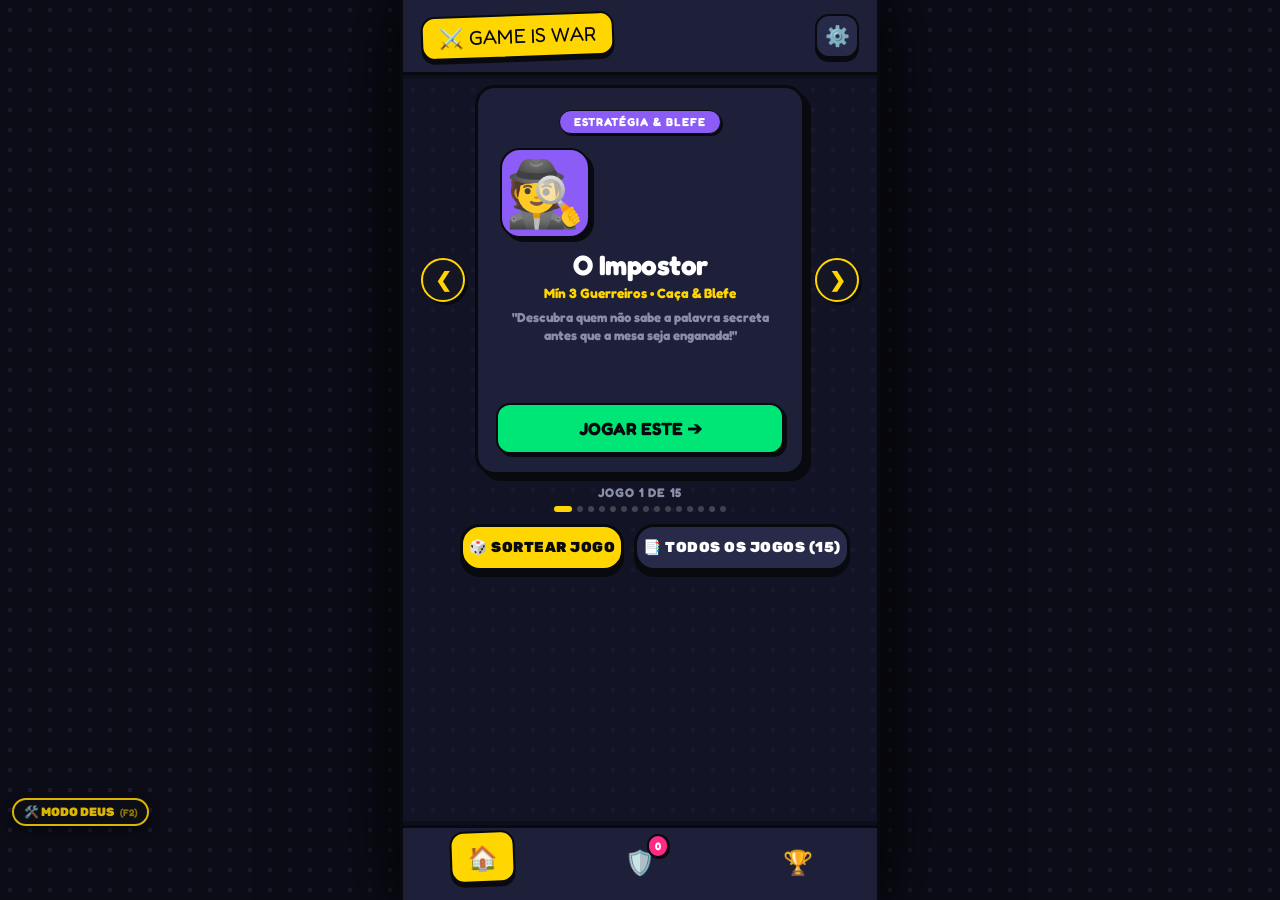
==== commit 2ca99602: "Add files via upload" ====
--- a/index.html
+++ b/index.html
@@ -2,1185 +2,589 @@
 <html lang="pt-BR">
 <head>
     <meta charset="UTF-8">
-    <!-- Proteções Específicas para iPhone e Telas Mobile -->
     <meta name="viewport" content="width=device-width, initial-scale=1.0, maximum-scale=1.0, user-scalable=no, viewport-fit=cover">
     <meta name="apple-mobile-web-app-capable" content="yes">
     <meta name="apple-mobile-web-app-status-bar-style" content="black-translucent">
-    <title>Game is War - Ultimate</title>
+    <title>Game is War 3.0 - Neo-Brutalism Arcade</title>
     
-    <style>
-        @import url('https://fonts.googleapis.com/css2?family=Poppins:wght@400;700;900&display=swap');
-
-        /* ================= PALETA DE CORES E VARIÁVEIS ================= */
-        :root {
-            --bg-gradient: linear-gradient(135deg, #090514, #150d2a, #090514);
-            --glass-bg: rgba(255, 255, 255, 0.06);
-            --glass-border: rgba(255, 255, 255, 0.12);
-            --primary: #00f2fe; --primary-glow: rgba(0, 242, 254, 0.5);
-            --secondary: #4facfe;
-            --success: #10b981; --danger: #f43f5e; --warning: #facc15;
-            --text-main: #ffffff; --text-muted: #94a3b8;
-        }
-
-        body.theme-chaos { --bg-gradient: linear-gradient(135deg, #2b0000, #4a0000, #1a0000); --primary: #ef4444; --primary-glow: rgba(239, 68, 68, 0.6); }
-
-        * { box-sizing: border-box; font-family: 'Poppins', sans-serif; -webkit-tap-highlight-color: transparent; }
-        ::-webkit-scrollbar { display: none; }
-
-        body { 
-            background: var(--bg-gradient); color: var(--text-main); margin: 0; padding: 0; 
-            display: flex; justify-content: center; height: 100vh; height: 100dvh; 
-            overflow: hidden; user-select: none; -webkit-user-select: none; 
-        }
-
-        #app { 
-            width: 100%; max-width: 600px; height: 100%; display: flex; flex-direction: column; 
-            position: relative; z-index: 1; 
-            padding-top: env(safe-area-inset-top); padding-bottom: env(safe-area-inset-bottom);
-        }
-        
-        .screen { display: none; flex-direction: column; height: 100%; padding: 20px; overflow-y: auto; overflow-x: hidden; position: relative; }
-        .screen.active { display: flex; animation: screenFade 0.3s cubic-bezier(0.16, 1, 0.3, 1) forwards; }
-        .screen-fullscreen { padding: 0 !important; }
-
-        /* ================= ANIMAÇÕES E EFEITOS ================= */
-        @keyframes screenFade { from { opacity: 0; transform: translateY(15px); } to { opacity: 1; transform: translateY(0); } }
-        @keyframes fireBorder { 0%, 100% { box-shadow: 0 0 10px #f97316, inset 0 0 10px #ea580c; border-color:#f97316; } 50% { box-shadow: 0 0 25px #ef4444, inset 0 0 20px #f97316; border-color:#ef4444; } }
-        @keyframes popIn { 0% { transform: scale(0.5); opacity: 0; } 70% { transform: scale(1.1); opacity: 1; } 100% { transform: scale(1); } }
-        
-        /* O Estilhaço de Vidro */
-        .glass-crack-overlay {
-            position: fixed; top: 0; left: 0; width: 100vw; height: 100vh; pointer-events: none; z-index: 9999; display: none;
-            background-image: 
-                linear-gradient(45deg, transparent 48%, rgba(255,255,255,0.8) 50%, transparent 52%),
-                linear-gradient(-45deg, transparent 48%, rgba(255,255,255,0.8) 50%, transparent 52%),
-                linear-gradient(15deg, transparent 49%, rgba(255,255,255,0.6) 50%, transparent 51%);
-            background-size: 150% 150%; background-position: center; mix-blend-mode: overlay;
-        }
-
-        /* ================= SISTEMA DE CARTAS COLECIONÁVEIS ================= */
-        .player-card { 
-            position: relative; width: 90px; height: 130px; border-radius: 12px; display: flex; flex-direction: column; align-items: center; justify-content: center; 
-            background: rgba(0,0,0,0.5); border: 3px solid #333; box-shadow: 0 8px 15px rgba(0,0,0,0.5); 
-            transition: transform 0.2s cubic-bezier(0.16, 1, 0.3, 1); overflow: hidden; flex-shrink: 0; cursor: pointer; touch-action: manipulation;
-        }
-        .player-card:active { transform: scale(0.9); }
-        .player-card .avatar-emoji { font-size: 3em; z-index: 2; filter: drop-shadow(0 4px 5px rgba(0,0,0,0.6)); }
-        .player-card .card-name { position: absolute; bottom: 0; width: 100%; background: rgba(0,0,0,0.8); font-size: 0.7em; font-weight: 900; text-align: center; padding: 5px 0; z-index: 3; text-transform: uppercase; letter-spacing: 0.5px;}
-        .player-card .card-score { position: absolute; top: 0; right: 0; background: var(--primary); color: #000; font-size: 0.7em; font-weight: 900; padding: 2px 6px; border-bottom-left-radius: 8px; z-index: 3; }
-        
-        /* Modificadores de Carta */
-        .frame-ouro { border-color: gold; box-shadow: 0 0 15px rgba(255,215,0,0.6); }
-        .frame-neon { border-color: var(--primary); box-shadow: 0 0 15px var(--primary-glow); }
-        .frame-fogo { animation: fireBorder 1.5s infinite alternate; }
-        .bg-royal { background: linear-gradient(135deg, #4c1d95, #1e1b4b); }
-        .bg-blood { background: linear-gradient(135deg, #991b1b, #450a0a); }
-        .bg-toxic { background: linear-gradient(135deg, #065f46, #022c22); }
-        .card-cracked::after { content: ''; position: absolute; top:0; left:0; width:100%; height:100%; background: linear-gradient(105deg, transparent 45%, rgba(255,255,255,0.6) 50%, transparent 55%); z-index: 5; pointer-events: none; }
-
-        /* ================= COMPONENTES DA INTERFACE ================= */
-        .btn { width: 100%; padding: 18px; border-radius: 16px; border: none; font-size: 1.05em; font-weight: 900; color: white; cursor: pointer; transition: transform 0.1s, background 0.2s; margin-bottom: 12px; text-transform: uppercase; letter-spacing: 1px; box-shadow: 0 4px 15px rgba(0,0,0,0.3); touch-action: manipulation; }
-        .btn:active { transform: scale(0.95); }
-        .btn-success { background: linear-gradient(135deg, #10b981, #059669); }
-        .btn-primary { background: linear-gradient(135deg, var(--primary), var(--secondary)); color: #000; }
-        .btn-danger { background: linear-gradient(135deg, #f43f5e, #e11d48); }
-        .btn-dark { background: var(--glass-bg); border: 1px solid var(--glass-border); }
-        .btn-warning { background: linear-gradient(135deg, #facc15, #eab308); color: #000; }
-
-        .input-group { display: flex; gap: 10px; width: 100%; margin-bottom: 15px; }
-        input, select, textarea { flex-grow: 1; padding: 15px; border-radius: 16px; border: 1px solid var(--glass-border); background: rgba(0,0,0,0.4); color: white; font-size: 1em; outline: none; width: 100%; font-weight:600;}
-        input:focus { border-color: var(--primary); }
-
-        .top-nav { display: flex; justify-content: space-between; align-items: center; margin-bottom: 10px; padding: 12px 16px; background: var(--glass-bg); backdrop-filter: blur(10px); -webkit-backdrop-filter: blur(10px); border-radius: 20px; border: 1px solid var(--glass-border); }
-        .brand { font-size: 1.2em; font-weight: 900; background: linear-gradient(to right, var(--primary), var(--secondary)); -webkit-background-clip: text; -webkit-text-fill-color: transparent; text-transform: uppercase; }
-        .top-pills { display: flex; gap: 8px; }
-        .nav-icon-btn { width: 40px; height: 40px; border-radius: 12px; background: rgba(0,0,0,0.4); border: 1px solid var(--glass-border); color: white; display: flex; justify-content: center; align-items: center; font-size: 1.2em; cursor: pointer; }
-
-        .header-sub { display: flex; align-items: center; justify-content: space-between; margin-bottom: 20px; }
-        .back-btn, .icon-btn-ui { background: var(--glass-bg); border: 1px solid var(--glass-border); color: white; width: 45px; height: 45px; border-radius: 14px; font-size: 1.2em; display: flex; align-items: center; justify-content: center; cursor: pointer; }
-        .title-sub { font-size: 1.3em; font-weight: 900; margin: 0; text-align: center; flex-grow: 1; text-transform: uppercase; }
-
-        /* ================= GRID DE JOGOS ================= */
-        .section-title { display: flex; align-items: center; gap: 10px; font-size: 0.95em; font-weight: 900; color: #fff; margin: 15px 0 10px 0; text-transform: uppercase; }
-        .section-title::after { content: ''; flex-grow: 1; height: 1px; background: var(--glass-border); }
-        .category-row { display: flex; overflow-x: auto; gap: 12px; padding-bottom: 15px; scroll-snap-type: x mandatory; margin-right: -20px; padding-right: 20px; }
-        
-        .game-card { min-width: 140px; scroll-snap-align: start; flex-shrink: 0; background: var(--glass-bg); border: 1px solid var(--glass-border); border-radius: 20px; padding: 16px 10px; text-align: center; display: flex; flex-direction: column; align-items: center; cursor: pointer; position: relative; }
-        .game-card.disabled { filter: grayscale(1) opacity(0.4); pointer-events: none; border-color: var(--danger); }
-        .req-badge { position: absolute; top: 6px; right: 6px; background: var(--danger); font-size: 0.65em; padding: 2px 6px; border-radius: 6px; font-weight: 900; display: none; }
-        .game-card.disabled .req-badge { display: block; }
-        .game-icon { font-size: 2.5em; margin-bottom: 8px; filter: drop-shadow(0 4px 5px rgba(0,0,0,0.5)); }
-        .game-title { font-size: 1.05em; font-weight: 900; line-height: 1.1; margin-bottom: 5px; }
-
-        /* ================= AVATAR BUILDER & TECLADO IN-APP ================= */
-        .builder-header { padding: env(safe-area-inset-top) 20px 15px 20px; background: rgba(0,0,0,0.8); display: flex; justify-content: space-between; align-items: center; border-bottom: 1px solid var(--glass-border); }
-        .builder-stage { flex-grow: 1; display: flex; flex-direction: column; align-items: center; justify-content: center; background: radial-gradient(circle, rgba(0,242,254,0.1) 0%, transparent 60%); }
-        
-        /* O Teclado Seguro */
-        #custom-keyboard { background: #0c0717; padding: 15px 5px env(safe-area-inset-bottom) 5px; border-top: 1px solid var(--glass-border); display: flex; flex-direction: column; gap: 8px; }
-        .key-row { display: flex; justify-content: center; gap: 5px; width: 100%; }
-        .key { background: #2a2a35; color: white; font-size: 1.1em; font-weight: 700; border-radius: 10px; padding: 14px 0; flex: 1; text-align: center; cursor: pointer; box-shadow: 0 3px 0 #000; touch-action: manipulation; }
-        .key:active { transform: translateY(3px); box-shadow: none; background: var(--primary); color: black; }
-        .key-special { background: #f43f5e; }
-
-        /* ================= BOMBA DINÂMICA ================= */
-        .dynamic-bomb { position: relative; width: 220px; height: 220px; display: flex; align-items: center; justify-content: center; margin: 20px auto; }
-        .bomb-icon { font-size: 8em; z-index: 5; filter: drop-shadow(0 15px 20px rgba(0,0,0,0.8)); transition: transform 0.1s; }
-        .fuse-spark { position: absolute; font-size: 2.5em; z-index: 6; display: none; filter: drop-shadow(0 0 10px #facc15); }
-        
-        @keyframes bombBeat { 0%, 100% { transform: scale(1); filter: drop-shadow(0 0 10px rgba(244,63,94,0.3));} 50% { transform: scale(1.15); filter: drop-shadow(0 0 30px rgba(244,63,94,0.8));} }
-        @keyframes bombPanic { 0%, 100% { transform: scale(1.25) translate(2px, 2px); filter: drop-shadow(0 0 50px red);} 50% { transform: scale(1.3) translate(-2px, -2px);} }
-        @keyframes blastWhite { 0% { opacity: 1; background: #fff;} 100% { opacity: 0; background: red;} }
-        .flash-overlay { position: fixed; top:0; left:0; width:100vw; height:100vh; background:white; z-index:9999; display:none; pointer-events:none; }
-
-        /* ================= MESA DE SOM (SOUNDBOARD) ================= */
-        .soundboard { position: absolute; bottom: 20px; left: 15px; right: 15px; display: flex; justify-content: space-between; z-index: 100; padding-bottom: env(safe-area-inset-bottom); }
-        .sb-btn { width: 55px; height: 55px; border-radius: 50%; background: rgba(0,0,0,0.7); border: 2px solid var(--primary); color: white; font-size: 1.6em; display: flex; align-items: center; justify-content: center; cursor: pointer; box-shadow: 0 0 15px rgba(0,242,254,0.4); touch-action: manipulation; backdrop-filter: blur(5px);}
-        .sb-btn:active { transform: scale(0.85); background: var(--primary); }
-
-        /* ================= MODAIS BLINDADOS ================= */
-        .modal-overlay { position: fixed; top: 0; left: 0; width: 100vw; height: 100vh; background: rgba(0,0,0,0.85); display: none; align-items: center; justify-content: center; z-index: 9999; padding: 20px; backdrop-filter: blur(10px); -webkit-backdrop-filter: blur(10px); }
-        .modal-overlay.active { display: flex; animation: popIn 0.3s cubic-bezier(0.175, 0.885, 0.32, 1.275) forwards; }
-        .modal-content { background: #120b24; padding: 25px; border-radius: 24px; width: 100%; max-width: 400px; max-height: 85vh; overflow-y: auto; border: 1px solid var(--glass-border); box-shadow: 0 20px 50px rgba(0,0,0,0.9); }
-        
-        .toggle-switch { position: relative; width: 54px; height: 28px; background: rgba(0,0,0,0.5); border-radius: 14px; border: 1px solid var(--glass-border); cursor: pointer; transition: 0.3s; }
-        .toggle-switch::after { content: ''; position: absolute; top: 2px; left: 2px; width: 22px; height: 22px; background: white; border-radius: 50%; transition: 0.3s; }
-        .toggle-switch.active { background: var(--success); border-color: var(--success); }
-        .toggle-switch.active::after { transform: translateX(26px); }
-
-        /* Retrospectiva & Pódio */
-        #screen-retro { background: #000; justify-content: center; align-items: center; text-align: center; }
-        .retro-slide { display: none; flex-direction: column; align-items: center; justify-content: center; height: 100%; width: 100%; }
-        .retro-slide.active { display: flex; animation: popIn 0.5s ease-out; }
-    </style>
+    <script src="https://cdnjs.cloudflare.com/ajax/libs/gsap/3.12.2/gsap.min.js"></script>
+    <script src="https://cdn.jsdelivr.net/npm/canvas-confetti@1.6.0/dist/confetti.browser.min.js"></script>
+
+    <link rel="stylesheet" href="style.css">
+    <link rel="stylesheet" href="style-juice.css">
 </head>
 <body>
-
-<!-- EFEITOS GLOBAIS DE TELA -->
-<div id="flash-overlay" class="flash-overlay"></div>
-<div id="glass-crack" class="glass-crack-overlay"></div>
-
-<div id="app">
-
-    <!-- ================= 1. TELA LANDING ================= -->
-    <div id="screen-landing" class="screen active" style="justify-content: center; align-items: center;">
-        <h1 style="font-size: 3.8em; font-weight: 900; line-height: 1; margin: 0 0 10px 0; color: #fff; text-shadow: 0 0 30px var(--primary-glow); text-align: center;">PARTY<br>GAMES</h1>
-        <p style="color:var(--text-muted); font-weight:700; margin-bottom: 40px; letter-spacing:2px;">A GUERRA COMEÇA AQUI</p>
+    <div id="flash-overlay" class="flash-overlay"></div>
+    <div id="glass-crack" class="glass-crack-overlay"></div>
+
+    <!-- Overlay Cinemático de Bounty / Wasted da Rockstar -->
+    <div id="bounty-wasted-overlay" class="bounty-wasted-overlay" style="display:none;">
+        <div class="bounty-stamp-box" id="bounty-stamp-box">
+            <div class="bounty-stamp-title">PROCURADO ABATIDO!</div>
+            <div class="bounty-stamp-sub">
+                <span id="bounty-hunter-name" style="color:var(--pop-yellow);">CAÇADOR</span> DERROTOU <span id="bounty-prey-name" style="color:var(--pop-magenta);">PRESA</span>!
+            </div>
+            <div class="bounty-stamp-reward" id="bounty-reward-val">+20 PTS</div>
+        </div>
+    </div>
+
+    <!-- ================= DOCK DE NAVEGAÇÃO ================= -->
+    <div class="bottom-nav">
+        <div class="nav-item active" id="nav-btn-home" onclick="appCore.nav('screen-home')">🏠</div>
+        <div class="nav-item" id="nav-btn-players" onclick="appCore.nav('screen-players')">
+            🛡️<div class="nav-badge" id="nav-player-count">0</div>
+        </div>
+        <div class="nav-item" id="nav-btn-tourney" onclick="appCore.openTourneySetup()">🏆</div>
+    </div>
+
+    <!-- ================= 1. MENU PRINCIPAL (OS 16 JOGOS) ================= -->
+    <div id="screen-home" class="screen active">
+        <div class="app-header">
+            <div class="brand-badge">⚔️ Game is War</div>
+            <div style="display:flex; gap:8px; align-items:center;">
+                <button class="nav-icon-btn" onclick="appCore.openModal('settings-modal')" title="Configurações">⚙️</button>
+            </div>
+        </div>
+
+        <div id="banner-caos-active" style="display:none; background:var(--pop-magenta); color:white; font-weight:900; text-align:center; padding:6px; font-size:0.85em; border-bottom:var(--border-brutal-sm); text-transform:uppercase;">
+            🌀 MODO CAOS ATIVADO (Conteúdo Extremo)
+        </div>
+
+        <!-- ================= SHOWCASE CENTRAL (1 JOGO POR VEZ) ================= -->
+        <div class="showcase-stage">
+            <button class="showcase-nav-btn" onclick="appCore.showcaseNav(-1)" aria-label="Jogo Anterior">❮</button>
+            
+            <div id="showcase-card-wrapper" class="showcase-card-wrapper">
+                <div id="showcase-active-card" class="showcase-card cat-strategy">
+                    <!-- Preenchido dinamicamente via appCore.renderShowcaseCard() -->
+                </div>
+            </div>
+
+            <button class="showcase-nav-btn" onclick="appCore.showcaseNav(1)" aria-label="Próximo Jogo">❯</button>
+        </div>
+
+        <!-- Indicador de Posição / Contador -->
+        <div class="showcase-counter-bar">
+            <div id="showcase-indicator-text" class="showcase-count-badge">Jogo 1 de 15</div>
+            <div id="showcase-dots" class="showcase-dots-track"></div>
+        </div>
+
+        <!-- BOTÕES DE APOIO INFERIORES -->
+        <div class="showcase-actions-bar">
+            <button class="btn btn-warning showcase-action-btn" onclick="appCore.sortearMinigame()">
+                🎲 SORTEAR JOGO
+            </button>
+            <button class="btn btn-dark showcase-action-btn" onclick="appCore.abrirCatalogoCompleto()">
+                📑 TODOS OS JOGOS (15)
+            </button>
+        </div>
+    </div>
+
+    <!-- ================= 2. SQUAD DE GUERREIROS ================= -->
+    <div id="screen-players" class="screen">
+        <div class="app-header">
+            <div class="title-sub">Guerreiros da Mesa</div>
+            <div style="display:flex; gap:8px;">
+                <button class="btn btn-warning btn-sm" onclick="appCore.gerarTurmaMagica()">MÁGICA 🪄</button>
+                <button class="btn btn-danger btn-sm" onclick="appCore.zerarTodosJogadores()">ZERAR</button>
+            </div>
+        </div>
+        <div style="padding: 16px;"><button class="btn btn-primary" onclick="appCore.abrirCriador()">+ FORJAR NOVO GUERREIRO</button></div>
+        <div id="players-card-grid" style="display: flex; flex-wrap: wrap; gap: 14px; padding: 0 16px; justify-content: center;">
+            <p style="color:var(--ink-muted); font-weight:800; text-align:center; width:100%; margin-top:20px;">Nenhum guerreiro forjado.</p>
+        </div>
+        <div style="padding: 16px; margin-top: 15px;">
+            <button id="btn-encerrar-noite" class="btn btn-danger" style="display: none;" onclick="appCore.encerrarNoite()">🏁 ENCERRAR NOITE (PÓDIO)</button>
+        </div>
+    </div>
+
+    <!-- ================= 3. DUOLINGO AVATAR STUDIO ================= -->
+    <div id="screen-avatar-builder" class="screen screen-fullscreen duo-studio">
+        <!-- Top Navigation Header -->
+        <div class="duo-studio-header">
+            <button class="duo-btn-circle-back" onclick="appCore.nav('screen-players')" title="Voltar">←</button>
+            <div class="duo-studio-title">CRIADOR DE AVATAR</div>
+            <button class="duo-btn-done" onclick="appCore.salvarAvatar()">PRONTO</button>
+        </div>
+
+        <!-- Studio Body (Split: Stage on left/top, Editor on right/bottom) -->
+        <div class="duo-studio-body">
+            <!-- Avatar Stage (Preview + Name + Random) -->
+            <div class="duo-stage-container">
+                <div class="duo-stage-frame" id="duo-stage-frame">
+                    <img id="duo-main-img" class="duo-main-img" src="" alt="Avatar Preview" />
+                    <div id="duo-stage-loader" class="duo-stage-loader" style="display: none;">
+                        <div class="duo-spinner"></div>
+                    </div>
+                </div>
+                <div class="duo-stage-controls">
+                    <input type="text" id="duo-name-input" class="duo-name-input" placeholder="NOME DO GUERREIRO" maxlength="12" autocomplete="off" autocorrect="off" spellcheck="false" />
+                    <button class="duo-btn-random" onclick="appCore.randomizeDuoAvatar()" title="Sortear Guerreiro Aleatório">🎲 DADO MÁGICO</button>
+                </div>
+            </div>
+
+            <!-- Editor Container (Tabs + Subsections) -->
+            <div class="duo-editor-container">
+                <!-- 9 Duolingo Tabs Bar -->
+                <div class="duo-tabs-bar" id="duo-tabs-bar">
+                    <!-- Dynamic Duolingo Tab Buttons injected by appCore.initDuoTabs() -->
+                </div>
+
+                <!-- Scrollable Subsections Content -->
+                <div class="duo-subsections-container" id="duo-subsections-container">
+                    <!-- Injected by appCore.renderDuoTab() -->
+                </div>
+            </div>
+        </div>
+    </div>
+    
+    <!-- ================= 4. LOBBY DO JOGO ================= -->
+    <div id="screen-lobby" class="screen">
+        <div class="header-sub">
+            <button class="nav-icon-btn" onclick="appCore.nav('screen-home')">←</button>
+            <div class="title-sub" id="lobby-title">Lobby</div>
+            <button class="nav-icon-btn" style="background:var(--pop-cyan); color:var(--ink-black);" onclick="appCore.showGameRules()" title="Como Jogar">📖</button>
+        </div>
         
-        <div class="game-card" style="width:100%; margin-bottom: 20px; padding: 25px;" onclick="nav('screen-home')">
-            <div class="game-icon">🕹️</div><div class="game-title" style="font-size:1.4em;">JOGAR LOCAL</div><div style="font-size:0.8em; color:var(--text-muted);">1 Celular na Roda</div>
-        </div>
-        <div class="game-card" style="width:100%; padding: 25px; filter: grayscale(1); opacity:0.5;">
-            <div class="game-icon">🌐</div><div class="game-title" style="font-size:1.4em;">JOGAR ONLINE</div><div style="font-size:0.8em; color:var(--text-muted);">Servidor em Manutenção</div>
-        </div>
-    </div>
-
-    <!-- ================= 2. HOME LOCAL (MENU PRINCIPAL) ================= -->
-    <div id="screen-home" class="screen">
-        <div class="top-nav">
-            <div class="brand">Game Is War</div>
-            <div class="top-pills">
-                <div class="nav-icon-btn" onclick="openModal('settings-modal')">⚙️</div>
-                <div class="nav-icon-btn" style="background:rgba(244,63,94,0.2); border-color:var(--danger); color:var(--danger);" onclick="nav('screen-landing')">🚪</div>
-            </div>
-        </div>
-
-        <div style="display:flex; gap:10px; margin-bottom: 25px;">
-            <div class="btn btn-dark" style="flex:1; margin:0; display:flex; align-items:center; justify-content:center; gap:8px;" onclick="nav('screen-players')">
-                <span style="font-size:1.4em;">👥</span> Equipe (<span id="nav-player-count">0</span>)
-            </div>
-            <div class="btn btn-dark" style="flex:1; margin:0; border-color:var(--warning); color:var(--warning); display:flex; align-items:center; justify-content:center; gap:8px;" onclick="openTourneySetup()">
-                <span style="font-size:1.4em;">🏆</span> Torneio
-            </div>
-        </div>
-
-        <div class="section-title">🕵️ Mistério e Dedução</div>
-        <div class="category-row">
-            <div class="game-card" data-min="3" data-id="impostor" onclick="routeGame('impostor')"><div class="req-badge">Mín: 3</div><div class="game-icon">🕵️</div><div class="game-title">O Impostor</div></div>
-            <div class="game-card" data-min="3" data-id="espiao" onclick="routeGame('espiao')"><div class="req-badge">Mín: 3</div><div class="game-icon">🕶️</div><div class="game-title">Espião</div></div>
-            <div class="game-card" data-min="5" data-id="duplas" onclick="routeGame('duplas')"><div class="req-badge">Mín: 5</div><div class="game-icon">👯</div><div class="game-title">Duplas</div></div>
-        </div>
-
-        <div class="section-title">🧠 Sintonia Mental</div>
-        <div class="category-row">
-            <div class="game-card" data-min="3" data-id="posicao" onclick="routeGame('posicao')"><div class="req-badge">Mín: 3</div><div class="game-icon">📈</div><div class="game-title">Posições</div></div>
-            <div class="game-card" data-min="4" data-id="nota" onclick="routeGame('nota')"><div class="req-badge">Mín: 4</div><div class="game-icon">🎯</div><div class="game-title">A Nota</div></div>
-            <div class="game-card" data-min="3" data-id="unica" onclick="routeGame('unica')"><div class="req-badge">Mín: 3</div><div class="game-icon">💡</div><div class="game-title">Única Palavra</div></div>
-        </div>
-
-        <div class="section-title">⚔️ Competição de Equipes</div>
-        <div class="category-row">
-            <div class="game-card" data-min="4" data-id="megasenha" onclick="routeGame('megasenha')"><div class="req-badge">Mín: 4</div><div class="game-icon">🗣️</div><div class="game-title">Mega Senha</div></div>
-            <div class="game-card" data-min="6" data-id="completa" onclick="routeGame('completa')"><div class="req-badge">Mín: 6</div><div class="game-icon">🧩</div><div class="game-title">Completa</div></div>
-        </div>
-
-        <div class="section-title">🔥 Roda de Sobrevivência</div>
-        <div class="category-row">
-            <div class="game-card" data-min="2" data-id="stop" onclick="routeGame('stop')"><div class="req-badge">Mín: 2</div><div class="game-icon">🛑</div><div class="game-title">Stop</div></div>
-            <div class="game-card" data-min="2" data-id="cinco" onclick="routeGame('cinco')"><div class="req-badge">Mín: 2</div><div class="game-icon">✋</div><div class="game-title">5 Segundos</div></div>
-            <div class="game-card" data-min="3" data-id="batata" onclick="routeGame('batata')"><div class="req-badge">Mín: 3</div><div class="game-icon">💣</div><div class="game-title">Batata Quente</div></div>
-            <div class="game-card" data-min="2" data-id="ultimo" onclick="routeGame('ultimo')" style="border-color:var(--danger);"><div class="req-badge">Mín: 2</div><div class="game-icon">☠️</div><div class="game-title" style="color:var(--danger);">Último a Falar</div></div>
-        </div>
-        <div style="height: 40px;"></div>
-    </div>
-
-    <!-- ================= 3. GESTÃO DE CARTAS E JOGADORES ================= -->
-    <div id="screen-players" class="screen">
-        <div class="header-sub"><button class="back-btn" onclick="nav('screen-home')">←</button><h2 class="title-sub">Guerreiros</h2><div style="width:45px;"></div></div>
+        <!-- Banner Interativo de Instruções Rápidas -->
+        <div style="padding: 10px 18px 0 18px;">
+            <div id="lobby-rules-banner" onclick="appCore.showGameRules()" style="background: linear-gradient(135deg, rgba(0, 229, 255, 0.12), rgba(255, 230, 0, 0.08)); border: 2px dashed var(--pop-cyan); border-radius: 14px; padding: 10px 14px; display: flex; align-items: center; justify-content: space-between; cursor: pointer; user-select: none; transition: transform 0.2s cubic-bezier(0.34, 1.56, 0.64, 1);">
+                <div style="display:flex; align-items:center; gap:10px;">
+                    <span id="lobby-rules-icon" style="font-size:1.6em;">📖</span>
+                    <div>
+                        <div style="font-weight:900; font-size:0.86em; color:var(--pop-cyan); letter-spacing:0.5px;">COMO JOGAR ESTE MINIGAME</div>
+                        <div id="lobby-rules-tagline" style="font-size:0.75em; color:var(--ink-muted); font-weight:700;">Toque para ver o guia passo a passo</div>
+                    </div>
+                </div>
+                <span style="font-weight:900; color:var(--pop-yellow); font-size:1.1em;">➔</span>
+            </div>
+        </div>
+
+        <div id="game-specific-configs" style="padding: 14px 18px 0 18px;"></div>
+
+        <div style="padding: 12px 18px;">
+            <button class="btn btn-dark" style="font-size:0.95em;" onclick="appCore.toggleAposta()" id="btn-lobby-aposta">🎲 Aposta de Sangue (Desligada)</button>
+        </div>
         
-        <div style="display:flex; gap:10px; margin-bottom:20px;">
-            <button class="btn btn-primary" style="margin:0;" onclick="nav('screen-avatar-builder')">➕ Nova Carta</button>
-            <button class="btn btn-warning" style="margin:0; width:65px; padding:0; font-size:1.6em; border-radius:16px;" onclick="gerarTurmaMagica()">🪄</button>
-        </div>
+        <p style="color:var(--ink-muted); text-align:center; font-size:0.9em; margin-bottom:8px; font-weight:900;">Toque para mover entre Equipes ou Reserva:</p>
+        <div id="lobby-teams-container" style="flex-grow:1; overflow-y:auto; display:flex; flex-direction:column; gap:12px; padding:0 18px 20px 18px;"></div>
         
-        <p style="color:var(--text-muted); font-size:0.9em; text-align:center;">Cartas na Mesa:</p>
-        <div id="players-card-grid" style="display:flex; flex-wrap:wrap; justify-content:center; gap:15px; padding-bottom:30px;">
-            <!-- Cartas geradas via JS -->
-        </div>
-    </div>
-
-    <!-- ================= 4. A FORJA (AVATAR BUILDER + TECLADO) ================= -->
-    <div id="screen-avatar-builder" class="screen screen-fullscreen">
-        <div class="builder-header">
-            <button class="icon-btn-ui" style="background:transparent; border:none;" onclick="nav('screen-players')">✕</button>
-            <div style="font-weight:900; text-transform:uppercase; letter-spacing:1px;">Forjar Carta</div>
-            <button class="btn btn-success" style="width:auto; padding:8px 18px; margin:0; border-radius:10px;" onclick="salvarAvatar()">SALVAR</button>
-        </div>
-        
-        <div class="builder-stage">
-            <div id="preview-display-name" class="name-display" style="font-size:1.8em; font-weight:900; margin-bottom:15px; border-bottom:2px solid var(--primary); min-width:150px; text-align:center; min-height:40px;">JOGADOR</div>
-            <div class="player-card" id="preview-card" style="width:130px; height:180px; border-width:4px;">
-                <div class="avatar-emoji" id="preview-emoji" style="font-size:4.5em;">👽</div>
-            </div>
-        </div>
-
-        <!-- Teclado In-App (Anti-Bug de Tela) -->
-        <div id="custom-keyboard">
-            <div class="key-row">
-                <div class="key" onclick="typeKey('Q')">Q</div><div class="key" onclick="typeKey('W')">W</div><div class="key" onclick="typeKey('E')">E</div><div class="key" onclick="typeKey('R')">R</div><div class="key" onclick="typeKey('T')">T</div><div class="key" onclick="typeKey('Y')">Y</div><div class="key" onclick="typeKey('U')">U</div><div class="key" onclick="typeKey('I')">I</div><div class="key" onclick="typeKey('O')">O</div><div class="key" onclick="typeKey('P')">P</div>
-            </div>
-            <div class="key-row" style="padding: 0 10px;">
-                <div class="key" onclick="typeKey('A')">A</div><div class="key" onclick="typeKey('S')">S</div><div class="key" onclick="typeKey('D')">D</div><div class="key" onclick="typeKey('F')">F</div><div class="key" onclick="typeKey('G')">G</div><div class="key" onclick="typeKey('H')">H</div><div class="key" onclick="typeKey('J')">J</div><div class="key" onclick="typeKey('K')">K</div><div class="key" onclick="typeKey('L')">L</div>
-            </div>
-            <div class="key-row" style="padding: 0 20px;">
-                <div class="key" onclick="typeKey('Z')">Z</div><div class="key" onclick="typeKey('X')">X</div><div class="key" onclick="typeKey('C')">C</div><div class="key" onclick="typeKey('V')">V</div><div class="key" onclick="typeKey('B')">B</div><div class="key" onclick="typeKey('N')">N</div><div class="key" onclick="typeKey('M')">M</div><div class="key key-special" onclick="typeKey('DEL')">⌫</div>
-            </div>
-            <div class="key-row"><button class="btn btn-dark" style="margin:8px 0 0 0; padding:12px; font-size:0.9em; border-radius:10px;" onclick="toggleCustomizer()">Customizar Estilo ➔</button></div>
-        </div>
-
-        <!-- Seletor Visual de Partes -->
-        <div id="visual-customizer" style="display:none; background:#0c0717; height:45vh; flex-direction:column; border-top:1px solid var(--glass-border); padding-bottom:env(safe-area-inset-bottom);">
-            <div style="display:flex; border-bottom:1px solid #333;">
-                <div class="builder-tab active" style="flex:1; text-align:center; padding:15px; font-weight:900; color:var(--primary); border-bottom:3px solid var(--primary);">Rosto</div>
-                <div class="builder-tab" style="flex:1; text-align:center; padding:15px; font-weight:900; color:var(--text-muted);">Em Breve</div>
-            </div>
-            <div id="duo-emoji-grid" style="display:grid; grid-template-columns:repeat(5, 1fr); gap:10px; padding:15px; overflow-y:auto; flex-grow:1;"></div>
-            <button class="btn btn-dark" style="margin:10px; width:calc(100% - 20px);" onclick="toggleCustomizer()">⬅ Voltar ao Teclado</button>
-        </div>
-    </div>
-
-    <!-- ================= 5. LOBBY & REGRAS DO HOST ================= -->
-    <div id="screen-lobby" class="screen">
-        <div class="header-sub"><button class="back-btn" onclick="nav('screen-home')">←</button><h2 class="title-sub" id="lobby-title">Lobby</h2><button class="icon-btn-ui" onclick="openModal('rule-modal')">❔</button></div>
-        
-        <div style="background:rgba(0,0,0,0.5); padding:15px; border-radius:20px; border:1px solid var(--glass-border); margin-bottom:20px;">
-            <div id="lobby-configs" style="margin-bottom:15px;"></div>
-            
-            <div style="border-top:1px solid #333; padding-top:15px;">
-                <div style="display:flex; justify-content:space-between; align-items:center; margin-bottom:12px;">
-                    <div><span style="font-weight:900; color:var(--warning);">🍄 Efeito Mario Kart</span><br><span style="font-size:0.7em; color:var(--text-muted);">Ajuda secreta para quem tá perdendo.</span></div>
-                    <div class="toggle-switch" id="t-mario" onclick="this.classList.toggle('active'); hapticTap();"></div>
-                </div>
-                <div style="display:flex; justify-content:space-between; align-items:center; margin-bottom:12px;">
-                    <div><span style="font-weight:900; color:var(--primary);">🎰 Eventos Dinâmicos</span><br><span style="font-size:0.7em; color:var(--text-muted);">Surpresas ativadas pelo sistema.</span></div>
-                    <div class="toggle-switch active" id="t-events" onclick="this.classList.toggle('active'); hapticTap();"></div>
-                </div>
-                <button class="btn btn-dark" style="margin:10px 0 0 0; padding:12px; font-size:0.9em;" onclick="toggleAposta()" id="btn-lobby-aposta">🎲 Aposta de Pontos</button>
-            </div>
-        </div>
-
-        <p style="color:var(--text-muted); text-align:center; font-size:0.9em; margin-bottom:10px;">Toque em duas cartas para trocar de posição:</p>
-        <div id="lobby-teams-container" style="flex-grow:1; overflow-y:auto; display:flex; flex-direction:column; gap:15px; padding-bottom:20px;"></div>
-        
-        <button class="btn btn-primary" style="margin-top:10px;" onclick="startGameRouter()">▶️ Iniciar Partida</button>
-    </div>
-
-    <!-- ================= 6. TABULEIRO DE JOGO & SOUNDBOARD ================= -->
+        <div style="padding: 0 18px 18px 18px;">
+            <button class="btn btn-primary" onclick="minigames.startGameRouter()">▶️ Iniciar Missão</button>
+        </div>
+    </div>
+
+    <!-- ================= 5. A ARENA DE JOGO ================= -->
     <div id="screen-game-board" class="screen">
         <div class="header-sub">
-            <button class="back-btn" onclick="stopAudioAndNav('screen-home')">←</button>
-            <h2 class="title-sub" id="gb-title">Arena</h2>
-            <button class="icon-btn-ui" onclick="openModal('rule-modal')">❔</button>
+            <button class="nav-icon-btn" onclick="appCore.stopAudioAndNav('screen-home')">←</button>
+            <div class="title-sub" id="gb-title">Arena</div>
+            <button class="nav-icon-btn" style="background:var(--pop-cyan); color:var(--ink-black);" onclick="appCore.showGameRules()" title="Como Jogar">📖</button>
         </div>
         
-        <button class="btn btn-warning" id="btn-in-game-store" style="display:none; margin-bottom:15px;" onclick="openStore()">🛒 Loja de Sabotagem</button>
-        
-        <div id="gb-content" style="flex-grow: 1; display: flex; flex-direction: column; align-items: center; justify-content:center; width: 100%;"></div>
-
-        <!-- Mesa de Som (Soundboard) Fixa embaixo -->
+        <div style="padding:12px 18px 0 18px; width:100%;">
+            <button class="btn btn-warning" id="btn-in-game-store" style="display:none; margin-bottom:10px;" onclick="appCore.openModal('store-modal')">🛒 Loja Negra</button>
+        </div>
+
+        <div id="gb-content" style="flex-grow: 1; display: flex; flex-direction: column; align-items: center; justify-content:center; width: 100%; padding: 0 18px;"></div>
+
         <div class="soundboard" id="soundboard-ui" style="display:none;">
-            <div class="sb-btn" onclick="playSound('cricket')">🦗</div>
-            <div class="sb-btn" onclick="playSound('badum')">🥁</div>
-            <div class="sb-btn" onclick="playSound('applause')">👏</div>
-            <div class="sb-btn" style="border-color:var(--danger); color:var(--danger);" onclick="playSound('siren')">🚨</div>
-        </div>
-    </div>
-
-    <!-- ================= MODAIS DE SISTEMA (BLINDADOS) ================= -->
-    <div id="custom-alert-modal" class="modal-overlay">
+            <div class="sb-btn" onclick="window.playSound('cricket')">🦗</div>
+            <div class="sb-btn" onclick="window.playSound('badum')">🥁</div>
+            <div class="sb-btn" onclick="window.playSound('applause')">👏</div>
+            <div class="sb-btn" style="border-color:var(--pop-magenta);" onclick="window.playSound('siren')">🚨</div>
+        </div>
+    </div>
+
+    <!-- ================= 6. CARTA SECRETA DESLIZANTE ================= -->
+    <div id="screen-reveal" class="screen">
+        <div style="text-align:center; display:flex; flex-direction:column; justify-content:center; height:100%; align-items:center; padding: 20px;">
+            <div id="reveal-category-display" class="section-banner" style="display:none; margin-bottom:12px;">Tema: CATEGORIA</div>
+            
+            <h2 id="turn-player-name" style="font-size: 2.4em; margin: 0 0 4px 0; color:var(--ink-white);">Nome</h2>
+            <p style="color: var(--ink-muted); margin:0 0 20px 0; font-size:1.05em; font-weight:800;">Passe o celular para este guerreiro.</p>
+            
+            <div class="secret-vault-box" 
+                 onpointerdown="minigames.showSecret()" 
+                 onpointerup="minigames.hideSecret()" 
+                 onpointerleave="minigames.hideSecret()">
+                 
+                <div id="secret-card-bg" style="position: absolute; width: 100%; height: 100%; display: flex; flex-direction: column; align-items: center; justify-content: center; background: var(--bg-surface); padding: 20px; pointer-events: none;">
+                    <div id="role-title" style="font-size:1.1em; font-weight:900; color:var(--ink-muted); margin-bottom:8px; text-transform:uppercase;">Título</div>
+                    <div id="secret-text" style="font-size:2em; font-weight:900; color:var(--ink-white); text-transform:uppercase; text-align:center;">Palavra</div>
+                </div>
+
+                <div id="secret-cover">
+                    <div style="font-size:4.2em; filter: drop-shadow(2px 2px 0 var(--ink-black));">❓</div>
+                    <div style="font-weight:900; color:var(--ink-black); margin-top:12px; font-size: 1.15em; text-transform: uppercase;">Segure para Abrir</div>
+                </div>
+            </div>
+            
+            <button id="btn-next-player" class="btn btn-success" style="margin-top: 25px; display: none; max-width: 300px;" onclick="minigames.nextTurn()">ESCONDER E CONTINUAR ➔</button>
+        </div>
+    </div>
+
+    <!-- ================= 7. VOTAÇÃO E VEREDITO ================= -->
+    <div id="screen-vote" class="screen">
+        <div class="header-sub">
+            <button class="nav-icon-btn" style="visibility:hidden;">←</button>
+            <div class="title-sub" style="color:var(--pop-magenta);">Tribunal da Mesa</div>
+            <div style="width:44px;"></div>
+        </div>
+        <p style="text-align: center; color: var(--ink-muted); margin:12px 0; font-weight:900;">Quem será eliminado da rodada?</p>
+        <div id="vote-list-container" style="flex-grow: 1; overflow-y: auto; text-align:center; padding: 0 10px;"></div>
+    </div>
+
+    <div id="screen-verdict" class="screen screen-fullscreen" style="justify-content:center; align-items:center; text-align:center; background:var(--ink-black); overflow:hidden;">
+        <div class="verdict-stage" id="verdict-stage">
+            <p id="verdict-phase-subtitle" style="color:var(--ink-muted); font-size:1.05em; text-transform:uppercase; letter-spacing:2px; margin-bottom:6px; font-weight:900;">A mesa votou para eliminar:</p>
+            <div id="verdict-card-container" class="verdict-target-card-wrap">
+                <div class="verdict-crosshair" id="verdict-crosshair"></div>
+                <div class="verdict-laser-beam" id="verdict-laser"></div>
+                <div id="verdict-player-slot"></div>
+                <div class="verdict-stamp" id="verdict-stamp">INFILTRADO!</div>
+            </div>
+            <div class="verdict-status-pill" id="verdict-status-badge">
+                <span id="verdict-status-icon">🔍</span>
+                <span id="verdict-status-text">ESCANEANDO BIOMETRIA...</span>
+            </div>
+            <div id="verdict-extra-reveal" class="verdict-reveal-impostor-box"></div>
+        </div>
+    </div>
+
+    <!-- ================= 8. RESULTADO DE RODADA ================= -->
+    <div id="screen-result" class="screen">
+        <div class="result-card-box">
+            <h2 id="result-title" style="font-size: 2.2em; font-weight: 900; margin-bottom: 8px;">Fim de Rodada</h2>
+            <div id="result-shelf" class="result-celebration-shelf"></div>
+            <div id="result-score-badge" class="result-score-badge">+15 PONTOS</div>
+            <div id="result-detail-box" style="margin: 16px 0 22px 0;"></div>
+            <div style="display:flex; flex-direction:column; gap:10px; align-items:center; width:100%;">
+                <button id="btn-next-tourney" class="btn btn-warning" style="display:none; max-width:320px;" onclick="window.playTournamentNext()">🎰 Próximo Jogo do Torneio ➔</button>
+                <button class="btn btn-primary" style="max-width:320px;" onclick="appCore.nav('screen-home')">Voltar ao Menu Principal</button>
+            </div>
+        </div>
+    </div>
+    
+    <!-- ================= 9. DESEMPATE ================= -->
+    <div id="screen-tiebreaker" class="screen">
+        <div style="text-align: center; margin-top: 25px; padding: 0 18px;">
+            <h2 style="font-size: 2.5em; font-weight: 900; color:var(--pop-yellow); margin-bottom: 8px;">EMPATE!</h2>
+            <p style="color:var(--ink-muted); margin-bottom:25px; font-weight:800;">Como desejam resolver o trono?</p>
+            <div class="game-card" style="width:100%; margin-bottom: 15px; padding: 20px;" onclick="appCore.runTouchRoleta()">
+                <div class="game-icon">👆</div>
+                <div class="game-info"><h3>Roleta de Dedos</h3><p>Mantenham os dedos na tela!</p></div>
+            </div>
+            <div class="game-card" style="width:100%; padding: 20px;" onclick="appCore.runOlhares()">
+                <div class="game-icon">👁️</div>
+                <div class="game-info"><h3>Duelo de Olhares</h3><p>Quem piscar primeiro perde.</p></div>
+            </div>
+        </div>
+    </div>
+
+    <!-- ================= 10. TORNEIO ================= -->
+    <div id="screen-tourney-setup" class="screen">
+        <div class="header-sub">
+            <button class="nav-icon-btn" onclick="appCore.nav('screen-home')">←</button>
+            <div class="title-sub" style="color:var(--pop-yellow);">Modo Torneio</div>
+            <div style="width:44px;"></div>
+        </div>
+        <div style="background:var(--bg-surface); padding:18px; border-radius:24px; border:var(--border-brutal); box-shadow:var(--shadow-brutal); margin:18px;">
+            <p style="color:white; font-weight:900; margin-bottom:8px; text-transform:uppercase;">Pontos para a Vitória:</p>
+            <input type="number" id="tourney-target" value="100" class="brutal-input" style="font-size:2em; color:var(--pop-yellow);">
+            <p style="color:white; font-weight:900; margin:18px 0 10px 0; text-transform:uppercase;">Jogos na Roleta:</p>
+            <div id="tourney-games-list" style="display:flex; flex-wrap:wrap; gap:8px; max-height:220px; overflow-y:auto; margin-bottom:20px;"></div>
+            <button class="btn btn-warning" onclick="appCore.startTourney()">GIRAR A ROLETA 🎰</button>
+        </div>
+    </div>
+
+    <div id="screen-tourney-spin" class="screen screen-fullscreen" style="justify-content:center; align-items:center; background:var(--ink-black);">
+        <h2 style="color:var(--pop-yellow); font-size:2.2em; font-weight:900; margin-bottom:25px; text-transform:uppercase;">Sorteando Jogo...</h2>
+        <div style="width:100%; height:130px; border-top:var(--border-brutal-lg); border-bottom:var(--border-brutal-lg); background:var(--bg-surface); position:relative; overflow:hidden; display:flex; align-items:center;">
+            <div id="roulette-track" style="display:flex; position:absolute; left:50%; white-space:nowrap;"></div>
+            <div style="position:absolute; left:50%; top:0; bottom:0; width:5px; background:var(--pop-magenta); transform:translateX(-50%); z-index:10; box-shadow:0 0 10px var(--pop-magenta);"></div>
+        </div>
+    </div>
+
+    <!-- ================= 11. PÓDIO DA NOITE (CERIMÔNIA FINAL) ================= -->
+    <div id="screen-podio" class="screen" style="padding-bottom: 40px; overflow-y: auto;">
+        <div class="app-header">
+            <button class="nav-icon-btn" onclick="appCore.nav('screen-home')">←</button>
+            <div class="title-sub" style="color:var(--pop-yellow);">👑 Pódio da Noite</div>
+            <div style="width:40px;"></div>
+        </div>
+
+        <div class="podio-container">
+            <!-- 1º LUGAR: CAMPEÃO SUPREMO -->
+            <div class="podio-champion-card" id="podio-champion-card">
+                <div class="podio-crown">👑</div>
+                <div class="podio-champ-badge">CAMPEÃO SUPREMO</div>
+                <div id="podio-champ-avatar" class="podio-champ-avatar"></div>
+                <h2 id="podio-champ-name" class="podio-champ-name">Guerreiro</h2>
+                <div id="podio-champ-pts" class="podio-champ-pts">0 PONTOS</div>
+            </div>
+
+            <!-- 2º E 3º LUGAR -->
+            <div class="podio-runners-grid">
+                <!-- 2º Lugar -->
+                <div class="podio-runner-card silver">
+                    <span class="podio-medal">🥈 2º LUGAR</span>
+                    <div id="podio-silver-avatar" class="podio-runner-avatar"></div>
+                    <div id="podio-silver-name" class="podio-runner-name">Ninguém</div>
+                    <div id="podio-silver-pts" class="podio-runner-pts">0 Pts</div>
+                </div>
+
+                <!-- 3º Lugar -->
+                <div class="podio-runner-card bronze">
+                    <span class="podio-medal">🥉 3º LUGAR</span>
+                    <div id="podio-bronze-avatar" class="podio-runner-avatar"></div>
+                    <div id="podio-bronze-name" class="podio-runner-name">Ninguém</div>
+                    <div id="podio-bronze-pts" class="podio-runner-pts">0 Pts</div>
+                </div>
+            </div>
+
+            <!-- TÍTULOS ESPECIAIS DA NOITE -->
+            <div class="podio-titles-grid">
+                <!-- Saco de Pancadas -->
+                <div class="podio-title-card magenta">
+                    <div class="podio-title-header">
+                        <span>💥 SACO DE PANCADAS</span>
+                    </div>
+                    <div id="podio-saco-avatar" class="podio-title-avatar"></div>
+                    <div id="podio-saco-name" class="podio-title-name">Ninguém</div>
+                    <div class="podio-title-desc">Mais punido em prendas e bombas</div>
+                </div>
+
+                <!-- Mestre do Blefe -->
+                <div class="podio-title-card cyan">
+                    <div class="podio-title-header">
+                        <span>🕵️ MESTRE DO BLEFE</span>
+                    </div>
+                    <div id="podio-psico-avatar" class="podio-title-avatar"></div>
+                    <div id="podio-psico-name" class="podio-title-name">Ninguém</div>
+                    <div class="podio-title-desc">Mais vitórias enganando a mesa</div>
+                </div>
+            </div>
+
+            <!-- AÇÕES DO PÓDIO (100% IN-APP) -->
+            <div class="podio-actions">
+                <button class="btn btn-warning" onclick="appCore.verPosterInApp()">
+                    📸 VER PÔSTER DA VITÓRIA
+                </button>
+                <button class="btn btn-danger" onclick="appCore.confirmarNovaNoite()">
+                    🔄 NOVA NOITE (RESETAR PONTOS)
+                </button>
+                <button class="btn btn-dark" onclick="appCore.nav('screen-home')">
+                    🏠 VOLTAR AO MENU
+                </button>
+            </div>
+        </div>
+    </div>
+
+    <!-- ================= MODAIS ================= -->
+    
+    <!-- Modal Oficial: Como Jogar / Guia Rápido -->
+    <div id="rules-modal" class="modal">
+        <div class="modal-content" style="max-width: 460px; padding: 22px 18px;">
+            <div style="display:flex; justify-content:space-between; align-items:center; margin-bottom:12px; border-bottom:2px solid var(--ink-dark); padding-bottom:10px;">
+                <div style="display:flex; align-items:center; gap:10px;">
+                    <span id="rm-icon" style="font-size:2.2em;">🎮</span>
+                    <div>
+                        <h2 id="rm-title" style="margin:0; font-size:1.35em; color:var(--ink-white); line-height:1.1;">Como Jogar</h2>
+                        <span id="rm-badge" style="display:inline-block; margin-top:3px; font-size:0.7em; background:var(--pop-cyan); color:#000; font-weight:900; padding:2px 8px; border-radius:12px;">Mín 3 Jogadores</span>
+                    </div>
+                </div>
+                <button class="nav-icon-btn" onclick="appCore.closeModal('rules-modal')" style="width:36px; height:36px; font-size:1em;" title="Fechar">✕</button>
+            </div>
+
+            <p id="rm-tagline" style="font-size:0.92em; color:var(--pop-yellow); font-weight:900; margin:0 0 14px 0; line-height:1.3; font-style:italic;"></p>
+
+            <div id="rm-steps-container" style="display:flex; flex-direction:column; gap:8px; margin-bottom:14px;">
+                <!-- Passos injetados via JS -->
+            </div>
+
+            <div id="rm-golden-box" style="background:rgba(255, 230, 0, 0.08); border:1.5px solid var(--pop-yellow); border-radius:14px; padding:10px 12px; margin-bottom:12px;">
+                <div style="color:var(--pop-yellow); font-weight:900; font-size:0.82em; display:flex; align-items:center; gap:6px;">
+                    <span>⚠️</span> <span>REGRA DE OURO / DICA DE MESTRE</span>
+                </div>
+                <div id="rm-golden-text" style="color:var(--ink-white); font-size:0.8em; font-weight:700; margin-top:4px; line-height:1.35;"></div>
+            </div>
+
+            <div id="rm-roles-box" style="display:none; background:rgba(255, 0, 85, 0.08); border:1.5px dashed var(--pop-magenta); border-radius:14px; padding:10px 12px; margin-bottom:14px;">
+                <div style="color:var(--pop-magenta); font-weight:900; font-size:0.82em; display:flex; align-items:center; gap:6px;">
+                    <span>🎭</span> <span id="rm-roles-title">PAPÉIS SECRETOS EXTRAS</span>
+                </div>
+                <div id="rm-roles-text" style="color:var(--ink-white); font-size:0.8em; font-weight:700; margin-top:4px; line-height:1.35;"></div>
+            </div>
+
+            <button class="btn btn-primary" onclick="appCore.closeModal('rules-modal')" style="font-size:1.05em; padding:12px; width:100%;">ENTENDI, BORA JOGAR! 🚀</button>
+        </div>
+    </div>
+
+    <!-- Modal de Seleção Rápida de Jogador (Mímica, Eliminações, etc.) -->
+    <div id="player-select-modal" class="modal">
+        <div class="modal-content" style="max-width: 440px; text-align: center; padding: 22px 18px;">
+            <div id="psm-icon" style="font-size: 2.8em; margin-bottom: 6px;">🎯</div>
+            <h2 id="psm-title" style="margin: 0 0 6px 0; font-size: 1.3em; color: var(--pop-yellow);">Quem Adivinhou?</h2>
+            <p id="psm-subtitle" style="font-size: 0.82em; color: var(--ink-muted); margin: 0 0 16px 0; font-weight: 800;">Toque no guerreiro correspondente:</p>
+            <div id="psm-cards-grid" style="display: flex; flex-wrap: wrap; gap: 10px; justify-content: center; max-height: 280px; overflow-y: auto; padding: 4px;"></div>
+            <button id="psm-cancel-btn" class="btn btn-dark" style="margin-top: 14px; display: none;" onclick="appCore.closeModal('player-select-modal')">Cancelar</button>
+        </div>
+    </div>
+
+    <!-- Alerta Customizado Pop -->
+    <div id="custom-alert-modal" class="modal">
         <div class="modal-content" style="text-align:center;">
-            <div id="ca-icon" style="font-size:4.5em; margin-bottom:10px;">⚠️</div>
-            <h2 id="ca-title" style="margin:0 0 10px 0; color:white;">Aviso</h2>
-            <p id="ca-text" style="color:var(--text-muted); font-size:1.1em; margin:0 0 25px 0;">Mensagem</p>
-            <button class="btn btn-primary" onclick="closeModal('custom-alert-modal')">ENTENDI</button>
-        </div>
-    </div>
-
-    <div id="store-modal" class="modal-overlay">
+            <div id="ca-icon" style="font-size:4.5em; margin-bottom:8px;">⚠️</div>
+            <h2 id="ca-title" style="margin:0 0 8px 0; color:var(--ink-white);">Aviso</h2>
+            <p id="ca-text" style="color:var(--ink-muted); font-size:1.1em; margin:0 0 20px 0; font-weight:800;">Mensagem</p>
+            <button class="btn btn-primary" onclick="appCore.closeModal('custom-alert-modal')">ENTENDI</button>
+        </div>
+    </div>
+
+    <!-- Modal de Configurações -->
+    <div id="settings-modal" class="modal">
         <div class="modal-content">
-            <h2 style="text-align:center; color:var(--warning); margin:0 0 5px 0;">🛒 Loja Negra</h2>
-            <p id="store-team-info" style="color:white; font-weight:900; text-align:center;">Equipe X</p>
-            <p id="store-xp-info" style="color:var(--primary); text-align:center; font-size:0.85em; margin:0 0 20px 0;">XP: 0</p>
+            <h2 style="text-align:center; color:var(--ink-white); margin:0 0 18px 0; font-size:1.4em;">Modificadores & Opções</h2>
             
-            <div style="background:rgba(244,63,94,0.1); border:1px solid var(--danger); padding:15px; border-radius:16px; display:flex; justify-content:space-between; align-items:center; margin-bottom:15px; cursor:pointer;" onclick="buySabotage('mordaca', 30)">
-                <div><div style="font-weight:900; color:var(--danger); font-size:1.2em;">💥 Mordaça</div><div style="font-size:0.8em; color:var(--text-muted);">Eles cantam as dicas.</div></div>
-                <div style="background:var(--danger); color:white; padding:5px 10px; border-radius:8px; font-weight:900;">-30 XP</div>
-            </div>
-            <div style="background:rgba(0,242,254,0.1); border:1px solid var(--primary); padding:15px; border-radius:16px; display:flex; justify-content:space-between; align-items:center; margin-bottom:25px; cursor:pointer;" onclick="buySabotage('tempo', 40)">
-                <div><div style="font-weight:900; color:var(--primary); font-size:1.2em;">⏳ Cleptomania</div><div style="font-size:0.8em; color:var(--text-muted);">Rouba 10s deles.</div></div>
-                <div style="background:var(--primary); color:black; padding:5px 10px; border-radius:8px; font-weight:900;">-40 XP</div>
-            </div>
-            <button class="btn btn-dark" onclick="closeModal('store-modal')">Voltar à Arena</button>
-        </div>
-    </div>
-</div>
-
-<script>
-    // ==========================================
-    // 1. ÁUDIO PROCEDURAL E SENSORES (MESA DE SOM)
-    // ==========================================
-    const AudioContext = window.AudioContext || window.webkitAudioContext;
-    let audioCtx = null, wakeLock = null;
-    let isSoundOn = true, isVibOn = true, isChaos = false, isPrendasOn = true;
-    let timerInterval = null, batataTimeout = null, batataInterval = null;
-
-    function initAudio() { 
-        if(!audioCtx && isSoundOn) { audioCtx = new AudioContext(); } 
-        if(audioCtx && audioCtx.state === 'suspended') { audioCtx.resume(); } 
-    }
+            <div style="display:flex; justify-content:space-between; align-items:center; margin-bottom:14px; padding-bottom:14px; border-bottom:2px solid var(--ink-dark);">
+                <div><span style="font-weight:900; color:var(--pop-yellow);">🤡 Papéis Secretos Extras</span><br><span style="font-size:0.8em; color:var(--ink-muted);">Bobo da Corte (quer ser votado) e Sabotador da Mesa.</span></div>
+                <div class="toggle-switch active" id="t-roles" onclick="appCore.toggleModifier('isRoles', this)"></div>
+            </div>
+
+            <div style="display:flex; justify-content:space-between; align-items:center; margin-bottom:14px; padding-bottom:14px; border-bottom:2px solid var(--ink-dark);">
+                <div><span style="font-weight:900; color:var(--pop-yellow);">🍄 Efeito Mario Kart</span><br><span style="font-size:0.8em; color:var(--ink-muted);">Bônus 2x e descontos para quem está perdendo.</span></div>
+                <div class="toggle-switch" id="t-mario" onclick="appCore.toggleModifier('isMarioKart', this)"></div>
+            </div>
+
+            <div style="display:flex; justify-content:space-between; align-items:center; margin-bottom:14px; padding-bottom:14px; border-bottom:2px solid var(--ink-dark);">
+                <div><span style="font-weight:900; color:var(--pop-magenta);">🌀 Mutações do Caos (+18)</span><br><span style="font-size:0.8em; color:var(--ink-muted);">Baralho picante e regras extremas.</span></div>
+                <div class="toggle-switch" id="t-chaos" onclick="appCore.toggleModifier('isChaos', this)"></div>
+            </div>
+
+            <div style="display:flex; justify-content:space-between; align-items:center; margin-bottom:14px; padding-bottom:14px; border-bottom:2px solid var(--ink-dark);">
+                <div><span style="font-weight:900; color:var(--pop-cyan);">🎰 Eventos Dinâmicos</span><br><span style="font-size:0.8em; color:var(--ink-muted);">Rodadas de Ouro com pontos dobrados.</span></div>
+                <div class="toggle-switch active" id="t-events" onclick="appCore.toggleModifier('isEvents', this)"></div>
+            </div>
+
+            <div style="display:flex; justify-content:space-between; align-items:center; margin-bottom:20px;">
+                <div><span style="font-weight:900; color:var(--ink-white);">🔊 Som & Vibração</span><br><span style="font-size:0.8em; color:var(--ink-muted);">Áudio procedural e feedback tátil.</span></div>
+                <div class="toggle-switch active" id="t-sound" onclick="appCore.toggleModifier('isSoundOn', this)"></div>
+            </div>
+
+            <button class="btn btn-primary" onclick="appCore.closeModal('settings-modal')">Salvar Configurações</button>
+        </div>
+    </div>
+
+    <!-- ================= MODAL: CATÁLOGO COMPLETO DE JOGOS ================= -->
+    <div id="catalog-modal" class="modal">
+        <div class="modal-content catalog-modal-card">
+            <div style="display:flex; justify-content:space-between; align-items:center; margin-bottom:12px; border-bottom:2px solid var(--ink-dark); padding-bottom:8px;">
+                <div style="display:flex; align-items:center; gap:8px;">
+                    <span style="font-size:1.3em;">📑</span>
+                    <h2 style="font-size:1.15em; font-weight:900; margin:0; color:var(--ink-white); text-transform:uppercase;">Todos os Minigames (15)</h2>
+                </div>
+                <button class="modal-close-btn" style="background:var(--pop-magenta); border:2px solid #000; color:#fff; border-radius:50%; width:26px; height:26px; font-weight:900; cursor:pointer;" onclick="appCore.closeModal('catalog-modal')">✕</button>
+            </div>
+
+            <!-- Chips de Filtro por Categoria -->
+            <div class="catalog-filter-bar">
+                <button class="chip on" data-cat="all" onclick="appCore.filtrarCatalogo('all', this)">✨ Todos</button>
+                <button class="chip" data-cat="strategy" onclick="appCore.filtrarCatalogo('strategy', this)">🕵️ Mistério</button>
+                <button class="chip" data-cat="mind" onclick="appCore.filtrarCatalogo('mind', this)">🧠 Mente</button>
+                <button class="chip" data-cat="team" onclick="appCore.filtrarCatalogo('team', this)">⚔️ Equipes</button>
+                <button class="chip" data-cat="adrenaline" onclick="appCore.filtrarCatalogo('adrenaline', this)">🔥 Roda</button>
+            </div>
+
+            <!-- Lista Rápida dos Jogos -->
+            <div id="catalog-list" class="catalog-items-list">
+                <!-- Preenchido via appCore.renderCatalogList() -->
+            </div>
+        </div>
+    </div>
     
-    function playBeep(isHigh = false) {
-        if(!isSoundOn || !audioCtx) return;
-        const osc = audioCtx.createOscillator(); const gain = audioCtx.createGain();
-        osc.connect(gain); gain.connect(audioCtx.destination);
-        osc.type = 'sine'; osc.frequency.setValueAtTime(isHigh ? 1200 : 800, audioCtx.currentTime);
-        gain.gain.setValueAtTime(1, audioCtx.currentTime); gain.gain.exponentialRampToValueAtTime(0.01, audioCtx.currentTime + 0.1);
-        osc.start(); osc.stop(audioCtx.currentTime + 0.1);
-    }
-
-    function playKaboom() {
-        if(!isSoundOn || !audioCtx) return;
-        const osc = audioCtx.createOscillator(); const gain = audioCtx.createGain();
-        osc.connect(gain); gain.connect(audioCtx.destination);
-        osc.type = 'square'; osc.frequency.setValueAtTime(100, audioCtx.currentTime); osc.frequency.exponentialRampToValueAtTime(0.01, audioCtx.currentTime + 0.5);
-        gain.gain.setValueAtTime(1, audioCtx.currentTime); gain.gain.exponentialRampToValueAtTime(0.01, audioCtx.currentTime + 0.5);
-        osc.start(); osc.stop(audioCtx.currentTime + 0.5);
-    }
-
-    function playHeartbeat() {
-        if(!isSoundOn || !audioCtx) return;
-        const osc = audioCtx.createOscillator(); const gain = audioCtx.createGain();
-        osc.connect(gain); gain.connect(audioCtx.destination);
-        osc.type = 'sine'; osc.frequency.setValueAtTime(60, audioCtx.currentTime); osc.frequency.exponentialRampToValueAtTime(40, audioCtx.currentTime + 0.3);
-        gain.gain.setValueAtTime(1, audioCtx.currentTime); gain.gain.exponentialRampToValueAtTime(0.01, audioCtx.currentTime + 0.3);
-        osc.start(); osc.stop(audioCtx.currentTime + 0.3);
-    }
-
-    // O SINTETIZADOR DA MESA DE SOM
-    function playSound(type) {
-        if(!isSoundOn || !audioCtx) return;
-        const osc = audioCtx.createOscillator(); const gain = audioCtx.createGain();
-        osc.connect(gain); gain.connect(audioCtx.destination);
-        
-        if(type === 'siren') {
-            osc.type = 'triangle'; osc.frequency.setValueAtTime(600, audioCtx.currentTime);
-            osc.frequency.linearRampToValueAtTime(1200, audioCtx.currentTime + 0.5);
-            osc.frequency.linearRampToValueAtTime(600, audioCtx.currentTime + 1.0);
-            gain.gain.setValueAtTime(1, audioCtx.currentTime); gain.gain.linearRampToValueAtTime(0, audioCtx.currentTime + 1.0);
-            osc.start(); osc.stop(audioCtx.currentTime + 1.0);
-        } else if(type === 'badum') {
-            osc.type = 'square'; osc.frequency.setValueAtTime(150, audioCtx.currentTime);
-            osc.frequency.exponentialRampToValueAtTime(40, audioCtx.currentTime + 0.2);
-            gain.gain.setValueAtTime(1, audioCtx.currentTime); gain.gain.exponentialRampToValueAtTime(0.01, audioCtx.currentTime + 0.2);
-            osc.start(); osc.stop(audioCtx.currentTime + 0.2);
-            setTimeout(() => playKaboom(), 250);
-        } else if(type === 'cricket') {
-            osc.type = 'sawtooth'; osc.frequency.setValueAtTime(3000, audioCtx.currentTime);
-            gain.gain.setValueAtTime(0.2, audioCtx.currentTime); gain.gain.linearRampToValueAtTime(0, audioCtx.currentTime + 0.1);
-            osc.start(); osc.stop(audioCtx.currentTime + 0.1);
-        } else if(type === 'applause') {
-            playKaboom(); setTimeout(() => playBeep(false), 100); setTimeout(() => playKaboom(), 200);
-        }
-        hapticTap();
-    }
-
-    async function requestWakeLock() { try { if('wakeLock' in navigator) wakeLock = await navigator.wakeLock.request('screen'); } catch(e) {} }
-    function releaseWakeLock() { if(wakeLock) { wakeLock.release(); wakeLock = null; } }
-    
-    // Haptics seguros para iOS/Android
-    function vibrar(ms=200) { if(isVibOn && navigator.vibrate) { try { navigator.vibrate(ms); } catch(e){} } }
-    function hapticTap() { if(isVibOn && navigator.vibrate) { try { navigator.vibrate(15); } catch(e){} } }
-    function hapticDrop() { if(isVibOn && navigator.vibrate) { try { navigator.vibrate([20, 40, 20]); } catch(e){} } }
-
-    function openModal(id) { const m = document.getElementById(id); m.style.display = 'flex'; setTimeout(() => { m.classList.add('active'); }, 10); }
-    function closeModal(id) { const m = document.getElementById(id); m.classList.remove('active'); setTimeout(() => { m.style.display = 'none'; }, 250); }
-
-    function showCustomAlert(title, message, icon = '⚠️') {
-        document.getElementById('ca-title').innerText = title; 
-        document.getElementById('ca-text').innerText = message; 
-        document.getElementById('ca-icon').innerText = icon;
-        openModal('custom-alert-modal'); vibrar(200); playBeep(true);
-    }
-
-    function nav(screenId) { 
-        clearInterval(timerInterval); clearTimeout(batataTimeout); clearTimeout(batataInterval); releaseWakeLock();
-        document.querySelectorAll('.screen').forEach(s => s.classList.remove('active')); 
-        document.getElementById(screenId).classList.add('active'); 
-        document.querySelectorAll('.config-player-count').forEach(e=>e.innerText=players.length); 
-    }
-    function stopAudioAndNav(screen) { nav(screen); document.getElementById('soundboard-ui').style.display = 'none'; }
-
-    document.body.addEventListener('touchstart', initAudio, {once:true}); document.body.addEventListener('click', initAudio, {once:true});
-
-    // ==========================================
-    // 2. AVATAR BUILDER (CARTAS E TECLADO)
-    // ==========================================
-    let groupXP = 0; let groupLevel = 1;
-    let players = [], teams = [], bench = [], stopPlayers = [], cincoPlayers = [];
-    let currentGameActive = '';
-    let gameSettings = {}, currentEvent = null, activeSabotage = null, isBetting = false;
-    let isMarioKart = false, isEvents = true, isMutations = false;
-    let tourneyTarget = 100, tourneyAllowedGames = [], tourneyPool = [], tournamentMode = false;
-    let retroStep = 1;
-    let ms_wordIdx = 0, ms_words = [], tg_teamIdx = 0, batataTurn = 1, cincoRound = 1, cincoCount = 0, curMimic = null, mimicaList = [];
-    let currentRoundData = {}, turnIndex = 0, isRevealed = false, selectedSwap = null;
-
-    const avatarColors = ['#ef4444', '#10b981', '#3b82f6', '#f59e0b', '#8b5cf6', '#ec4899', '#14b8a6'];
-    const emjList = ['👽','🤠','👻','💩','🤡','🤖','🐱','🐶','🦊','🐵','🦄','🐙','🦖','🐸','🦉','🦇','🦁','🐯','🐼','🐷'];
-    const dummyNames = ["Max", "Zoe", "Leo", "Nina", "Rex", "Mia", "Bob", "Lara", "Sam", "Tom"];
-
-    let typedName = ""; let selectedEmoji = '👽'; 
-    const gridE = document.getElementById('duo-emoji-grid');
-    if (gridE) { emjList.forEach(e => { gridE.innerHTML += `<div class="emoji-opt" onclick="selectEmoji(this, '${e}')">${e}</div>`; }); }
-    
-    function selectEmoji(el, e) { 
-        document.querySelectorAll('.emoji-opt').forEach(x=>x.classList.remove('selected')); el.classList.add('selected'); 
-        selectedEmoji = e; document.getElementById('preview-emoji').innerText = e; hapticTap();
-    }
-    
-    function typeKey(k) {
-        hapticTap();
-        if(k === 'DEL') typedName = typedName.slice(0, -1);
-        else if(typedName.length < 12) typedName += k;
-        document.getElementById('preview-display-name').innerText = typedName || "JOGADOR";
-        document.getElementById('preview-card').querySelector('.card-name').innerText = typedName || "JOGADOR";
-    }
-
-    function toggleCustomizer() {
-        const kb = document.getElementById('custom-keyboard'); const vc = document.getElementById('visual-customizer');
-        if(kb.style.display === 'none') { kb.style.display = 'flex'; vc.style.display = 'none'; } 
-        else { kb.style.display = 'none'; vc.style.display = 'flex'; }
-        hapticTap();
-    }
-
-    function generateId() { return 'p_' + Math.random().toString(36).substr(2, 9); } 
-    
-    function salvarAvatar() {
-        if(!typedName) return showCustomAlert("Aviso", "A carta precisa de um nome!");
-        if(players.length >= 20) return showCustomAlert("Lotado", "A arena comporta no máximo 20 guerreiros.");
-        
-        players.push({
-            id: generateId(), name: typedName, score: 0, 
-            color: avatarColors[players.length%avatarColors.length], emoji: selectedEmoji, frame: '', 
-            falhas: 0, stats: { impWins: 0, prendas: 0 }
-        }); 
-        
-        typedName = ''; document.getElementById('preview-display-name').innerText = 'JOGADOR'; document.getElementById('preview-card').querySelector('.card-name').innerText = 'JOGADOR';
-        selectedEmoji = emjList[Math.floor(Math.random()*emjList.length)]; document.getElementById('preview-emoji').innerText = selectedEmoji;
-        document.getElementById('custom-keyboard').style.display = 'flex'; document.getElementById('visual-customizer').style.display = 'none';
-        
-        renderPlayers(); nav('screen-players'); hapticTap();
-    }
-
-    function gerarTurmaMagica() {
-        if(players.length >= 15) return showCustomAlert("Aviso", "Já temos muitos guerreiros!");
-        hapticTap();
-        for(let i=0; i<5; i++) {
-            players.push({
-                id: generateId(), name: dummyNames[Math.floor(Math.random()*dummyNames.length)] + (Math.floor(Math.random()*99)), score: 0, 
-                color: avatarColors[players.length%avatarColors.length], emoji: emjList[Math.floor(Math.random()*emjList.length)], frame: '', 
-                falhas: 0, stats: { impWins: 0, prendas: 0 }
-            });
-        }
-        renderPlayers(); showCustomAlert("Mágica Feita", "5 Guerreiros invocados para a Arena!", "🪄");
-    }
-
-    // Criador Universal de Cartões HTML
-    function createCardHTML(p, extraClass = '', isDead = false) {
-        let crackClass = isDead ? 'card-cracked cracked' : '';
-        let crown = (p.score > 0 && p.score === Math.max(...players.map(x=>x.score))) ? `<div class="crown">👑</div>` : '';
-        return `
-        <div class="player-card ${crackClass} ${extraClass}" style="background-color: ${p.color}50;" id="card-${p.id}">
-            ${crown}
-            <div class="card-score">${p.score}</div>
-            <div class="avatar-emoji">${p.emoji}</div>
-            <div class="card-name">${p.name}</div>
-        </div>`;
-    }
-    
-    function removePlayer(id) { players = players.filter(p => p.id !== id); renderPlayers(); }
-    function addManualPoints(id, pts=10) { const p = players.find(x => x.id === id); if(p) { p.score += pts; renderPlayers(); addXP(pts); } }
-    function applyPrendaStat(id) { const p = players.find(x => x.id === id); if(p) { p.stats.prendas += 1; } }
-
-    function addXP(pts) {
-        groupXP += pts; let oldLvl = groupLevel; groupLevel = Math.floor(groupXP / 50) + 1; 
-        document.getElementById('group-xp-display').innerText = groupXP % 50; document.getElementById('group-level-display').innerText = groupLevel;
-        if(groupLevel > oldLvl) { showCustomAlert("Nível Ouro!", `🎉 A TURMA SUBIU PARA O NÍVEL ${groupLevel}!`, "🌟"); checkLevelUnlocks(); }
-    }
-    
-    function renderPlayers() {
-        const c = document.getElementById('players-card-grid'); c.innerHTML = '';
-        if(players.length === 0) return c.innerHTML = '<p style="color:var(--text-muted);">Nenhum guerreiro na arena.</p>';
-        players.forEach(p => { 
-            c.innerHTML += `<div style="position:relative;">${createCardHTML(p)}<button class="icon-btn-ui" style="position:absolute; top:-10px; right:-10px; background:var(--danger); color:white; border:none; border-radius:50%; width:28px; height:28px; font-size:1em; padding:0; z-index:10;" onclick="removePlayer('${p.id}')">✕</button></div>`; 
-        });
-        document.getElementById('nav-player-count').innerText = players.length; document.querySelectorAll('.config-player-count').forEach(el=>el.innerText=players.length);
-        renderLeaderboard(); updateGameAvailability();
-    }
-    
-    function renderLeaderboard() {
-        const c = document.getElementById('leaderboard-container'); c.innerHTML = '';
-        if(players.length === 0) return c.innerHTML = '<p style="text-align:center;color:var(--text-muted);">Nenhum jogador cadastrado.</p>';
-        [...players].sort((a,b) => b.score - a.score).forEach((p, i) => {
-            const m = i===0&&p.score>0?'🥇':i===1&&p.score>0?'🥈':i===2&&p.score>0?'🥉':`${i+1}º`;
-            c.innerHTML += `<div style="display:flex; align-items:center; background:var(--glass-bg); padding:10px; border-radius:16px; margin-bottom:10px; border:1px solid var(--glass-border);"><div style="font-size:1.2em; margin-right:15px; width:30px; text-align:center; font-weight:900;">${m}</div>${createCardHTML(p, '', false).replace('width: 90px; height: 130px;', 'width: 55px; height: 75px; font-size:0.65em; border-radius:8px; border-width:2px;')} <div style="flex-grow:1; margin-left:15px; font-weight:700;">${p.name}</div><div style="font-weight:900; color:var(--primary); font-size:1.3em; margin-right:15px;">${p.score}</div><button class="btn btn-success" style="width:40px; height:40px; padding:0; border-radius:10px; margin:0; box-shadow:none;" onclick="addManualPoints('${p.id}')">+</button></div>`;
-        });
-    }
-
-    function updateGameAvailability() {
-        document.querySelectorAll('.game-card[data-min]').forEach(c => {
-            let min = parseInt(c.getAttribute('data-min'));
-            if(players.length < min) c.classList.add('disabled'); else c.classList.remove('disabled');
-        });
-    }
-
-    // ==========================================
-    // 5. DICIONÁRIOS E BARALHOS
-    // ==========================================
-    const gameTitles = { impostor: 'O Impostor', espiao: 'Espião', duplas: 'Duplas', posicao: 'Posições', nota: 'A Nota', megasenha: 'Mega Senha', completa: 'Completa', mimica: 'Mímica', stop: 'Stop', ultimo: 'Último a Falar', quemsoueu: 'Quem Sou Eu', batata: 'Batata Quente', cinco: '5 Segundos', unica: 'Única Palavra' };
-    const categoriasIniciais = {
-        Animais: { icon: '🦁', words: ['Leão','Tigre','Elefante','Cachorro','Gato','Girafa','Rinoceronte','Hipopótamo','Zebra','Crocodilo','Águia','Pinguim','Urso','Lobo','Raposa','Tartaruga','Cobra','Sapo','Baleia','Tubarão','Gorila','Camelo','Capivara','Macaco','Arara','Jacaré'] },
-        Lugares: { icon: '🏖️', words: ['Hospital','Escola','Praia','Cinema','Supermercado','Aeroporto','Restaurante','Banco','Museu','Shopping','Delegacia','Igreja','Estádio','Zoológico','Teatro','Biblioteca','Cachoeira','Deserto','Castelo','Padaria','Posto','Hotel','Fazenda'] },
-        Profissões: { icon: '👨‍⚕️', words: ['Médico','Professor','Bombeiro','Policial','Engenheiro','Advogado','Cozinheiro','Mecânico','Astronauta','Cientista','Programador','Designer','Fotógrafo','Dentista','Veterinário','Piloto','Músico','Ator','Pintor','Juiz','Prefeito'] },
-        Comida: { icon: '🍕', words: ['Pizza','Hambúrguer','Sushi','Lasanha','Salada','Sorvete','Churrasco','Bolo','Pastel','Macarronada','Feijoada','Taco','Batata Frita','Chocolate','Pudim','Açaí','Coxinha','Pão de Queijo','Sopa','Tapioca','Arroz','Feijão'] },
-        Famosos: { icon: '🌟', words: ['Silvio Santos','Anitta','Michael Jackson','Neymar','Rihanna','Will Smith','Faustão','Beyoncé','Leonardo DiCaprio','Tom Cruise','Cristiano Ronaldo','Messi','Lady Gaga','Pelé','Ayrton Senna','Elvis Presley'] }
-    };
-    const caosPrendas = ["Deixe a roda ver suas últimas 3 buscas do Google.", "Cheire o pescoço da pessoa à sua esquerda.", "Faça uma dança sensual por 15 segundos.", "Envie um áudio aleatório no seu WhatsApp."];
-    const megaSenhaDificuldade = { facil: ['Casa','Carro','Bola','Gato','Cachorro','Água','Fogo','Chuva','Sol','Lua'], medio: ['Microfone','Girafa','Cachoeira','Diamante','Foguete','Violão','Astronauta'], dificil: ['Nostalgia','Paradoxo','Epifania','Hipocrisia','Sarcasmo','Efêmero','Procrastinação'] };
-    const temasRapidosIniciais = ["Canais de TV","Presidentes","Atores","Cantores Pop","Desenhos Animados","Marcas de Carro","Cores","Países","Capitais","Frutas","Partes do Corpo","Esportes","Sabores de Pizza"];
-    const prendasRapidas = ["Fale com a língua para fora até sua vez.","Imite um gato por 10 segundos.","Fique em pé até a próxima rodada acabar.","Faça uma careta esquisita para todos.","Beba um copo d'água agora mesmo.","Pule num pé só 5 vezes."];
-    const prendasPesadas = ["Pague o lanche de alguém amanhã.","Cante uma música inteira que o grupo escolher.","Fique sem jogar a próxima partida inteira.","Desça 2 andares de escada e volte."];
-
-    let baralhos = {}, baralhosMega = { facil: [], medio: [], dificil: [] }, baralhoTemasRapidos = [], selectedThemes = [];
-    
-    function inicializarBaralhos() {
-        let todas = []; for(const [t, d] of Object.entries(categoriasIniciais)) { baralhos[t] = [...d.words].sort(()=>Math.random()-0.5); todas = todas.concat(d.words); }
-        baralhos['Mix'] = todas.sort(()=>Math.random()-0.5); 
-        ['facil', 'medio', 'dificil'].forEach(n => baralhosMega[n] = [...megaSenhaDificuldade[n]].sort(()=>Math.random()-0.5));
-        baralhoTemasRapidos = [...temasRapidosIniciais].sort(()=>Math.random()-0.5); 
-    }
-    window.addEventListener('load', inicializarBaralhos);
-
-    function puxarPalavra(temasArr) { 
-        let tArr = [...temasArr]; 
-        if(!tArr || tArr.length===0) tArr = Object.keys(categoriasIniciais); 
-        const t = tArr[Math.floor(Math.random()*tArr.length)]; 
-        if(!baralhos[t] || baralhos[t].length===0) baralhos[t]=[...(categoriasIniciais[t]?.words||baralhos['Mix'])].sort(()=>Math.random()-0.5); 
-        return baralhos[t].pop(); 
-    }
-    
-    function checkMarioKart(teamObj) { if(!teamObj || !isMarioKart) return false; let maxScore = Math.max(0, ...teams.map(t=>t.score)); return (maxScore - teamObj.score >= 30); }
-    function puxarPalavraMega(nivel, teamObj = null) { let n = nivel; if(teamObj && checkMarioKart(teamObj)) { if(n === 'dificil') n = 'medio'; else if(n === 'medio') n = 'facil'; } if(baralhosMega[n].length===0) baralhosMega[n]=[...megaSenhaDificuldade[n]].sort(()=>Math.random()-0.5); return baralhosMega[n].pop(); }
-    function puxarTemaRapido() { if(baralhoTemasRapidos.length===0) baralhoTemasRapidos=[...temasRapidosIniciais].sort(()=>Math.random()-0.5); return baralhoTemasRapidos.pop(); }
-    
-    function sortearPrenda(pesada=false) { 
-        if(!isPrendasOn) return "A sorte sorriu para você. Sem prendas."; 
-        let lista = pesada ? prendasPesadas : prendasRapidas; 
-        if(isChaos) lista = lista.concat(caosPrendas); 
-        return lista[Math.floor(Math.random()*lista.length)]; 
-    }
-
-    function openThemes() {
-        const c = document.getElementById('theme-grid-container'); c.innerHTML = '';
-        Object.entries(categoriasIniciais).forEach(([tema, data]) => {
-            const clean = tema.replace(/_/g, ' '); const isSel = selectedThemes.includes(tema) ? 'selected' : '';
-            c.innerHTML += `<div class="theme-card ${isSel}" id="theme-btn-${tema}" onclick="toggleTheme('${tema}')" style="background:var(--glass-bg); padding:15px; border-radius:16px; border:2px solid ${isSel ? 'var(--primary)' : 'transparent'}; text-align:center; cursor:pointer;"><div style="font-size:2em;">${data.icon}</div><div style="font-weight:900;">${clean}</div><div style="font-size:0.8em; color:var(--text-muted);">${data.words.length} palavras</div></div>`;
-        });
-        nav('screen-themes');
-    }
-    function toggleTheme(tema) { 
-        const idx = selectedThemes.indexOf(tema); const btn = document.getElementById(`theme-btn-${tema}`); 
-        if(idx > -1) { selectedThemes.splice(idx, 1); btn.style.borderColor = 'transparent'; } 
-        else { selectedThemes.push(tema); btn.style.borderColor = 'var(--primary)'; } 
-        hapticTap();
-    }
-    function closeThemes() { nav('screen-lobby'); }
-
-    // ==========================================
-    // 6. LOBBY DE PARTIDA (TOQUE PARA TROCAR)
-    // ==========================================
-    function routeGame(gameId, isRematch = false) {
-        let minPlayers = document.querySelector(`.game-card[data-id="${gameId}"]`)?.getAttribute('data-min') || 2;
-        if(players.length < minPlayers) { return showCustomAlert('Aviso', `São necessários ${minPlayers} jogadores para este modo.`); }
-        
-        currentGameActive = gameId; document.getElementById('lobby-title').innerText = gameTitles[gameId];
-        currentEvent = null; document.getElementById('event-box').style.display = 'none'; isBetting = false; 
-        
-        isMarioKart = document.getElementById('t-mario').classList.contains('active');
-        isEvents = document.getElementById('t-events').classList.contains('active');
-
-        if(isEvents && Math.random() < 0.15 && !isRematch) { currentEvent = { t: "👑 RODADA DE OURO!", m: "Todos os pontos ganhos valerão o DOBRO!" }; showCustomAlert("Evento Surpresa", currentEvent.t, "🎰"); }
-
-        if(!isRematch) {
-            const cBox = document.getElementById('lobby-configs'); cBox.innerHTML = '';
+    <!-- Modal de Temas -->
+    <div id="themes-modal" class="modal">
+        <div class="modal-content">
+            <h2 style="text-align:center; color:var(--pop-cyan); margin:0 0 8px 0;">Escolher Temas</h2>
+            <p style="color:var(--ink-muted); font-size:0.9em; text-align:center; margin-bottom:12px; font-weight:800;">Selecione os temas da partida:</p>
+            <div id="themes-modal-container" style="display:flex; flex-wrap:wrap; gap:8px; max-height:240px; overflow-y:auto;"></div>
+            <button class="btn btn-primary" style="margin-top:16px;" onclick="appCore.closeModal('themes-modal')">Confirmar Temas</button>
+        </div>
+    </div>
+
+    <!-- Loja Negra Funcional -->
+    <div id="store-modal" class="modal">
+        <div class="modal-content">
+            <h2 style="text-align:center; color:var(--pop-yellow); margin:0 0 4px 0;">🛒 Loja Negra</h2>
+            <p id="store-team-info" style="color:white; font-weight:900; text-align:center; margin-bottom:16px;">Saldo da Equipe: 0 Pts</p>
             
-            if(['impostor', 'espiao'].includes(gameId)) { cBox.innerHTML = `<select id="conf-time"><option value="180">⏱️ 3 Minutos</option><option value="240" selected>⏱️ 4 Minutos</option></select>`; } 
-            else if(gameId === 'duplas') { cBox.innerHTML = `<select id="conf-duplas"><option value="5">👯 2 Duplas + 1 Impostor</option><option value="6">👯 2 Duplas + 2 Impostores</option></select>`; } 
-            else if(gameId === 'megasenha' || gameId === 'nota') { cBox.innerHTML = `<select id="conf-ms-time"><option value="0">⏱️ Ilimitado</option><option value="15" selected>⏱️ 15s por palavra</option></select>`; } 
-            else if(gameId === 'completa') { cBox.innerHTML = `<select id="conf-comp-time"><option value="45" selected>⏱️ 45s de Jogo</option><option value="60">⏱️ 60s de Jogo</option></select>`; } 
-            else if(gameId === 'batata') { cBox.innerHTML = `<p style="color:var(--text-muted); font-size:0.9em; margin-bottom:5px;">Sensibilidade da Bomba:</p><input type="range" id="conf-batata-sens" min="1" max="3" value="2"><div style="display:flex; justify-content:space-between; font-size:0.7em; color:var(--text-muted); margin-bottom:15px;"><span>Alta (Frágil)</span><span>Normal</span><span>Baixa (Forte)</span></div>`; } 
-            else { cBox.innerHTML = `<p style="color:var(--text-muted); text-align:center; margin:0;">Tudo pronto. Organize os jogadores abaixo.</p>`; }
-            
-            setupLobbyTeams(gameId);
-        }
-        nav('screen-lobby');
-    }
-
-    function setupLobbyTeams(gameId) {
-        let reqSize = 1; if(gameId === 'completa') reqSize = 3; else if(['megasenha', 'nota'].includes(gameId)) reqSize = 2; 
-        let shuf = [...players].sort(()=>Math.random()-0.5); teams = []; bench = [];
-        
-        if(reqSize > 1) { 
-            let nt = Math.floor(shuf.length / reqSize); if(nt===0) nt=1; 
-            let idx=0; for(let i=0; i<nt; i++) { teams.push({ id: i, players: shuf.slice(idx, idx+reqSize), score: 0 }); idx+=reqSize; } 
-            bench = shuf.slice(idx); 
-        } 
-        else { teams.push({ id: 0, players: shuf, score: 0 }); }
-        renderLobbyTeams();
-    }
-    function shuffleLobbyTeams() { setupLobbyTeams(currentGameActive); hapticTap(); }
-
-    function toggleAposta() { 
-        isBetting = !isBetting; 
-        const btn = document.getElementById('btn-lobby-aposta');
-        if(isBetting) {
-            btn.style.color = 'black'; btn.style.background = 'var(--warning)';
-            showCustomAlert("Aposta Feita", "Atenção: Os ganhadores dobram seus pontos. Quem perder, perde 10 pontos do placar geral!", "🎲"); 
-        } else {
-            btn.style.color = 'white'; btn.style.background = 'var(--glass-bg)';
-        }
-        hapticTap();
-    }
-
-    // Mecânica Touch to Swap (Cartas 3D)
-    function clickSwapTarget(tId, pIdx, isBench) {
-        hapticTap(); 
-        if (!selectedSwap) { 
-            selectedSwap = { tId, pIdx, isBench }; renderLobbyTeams(); 
-        } 
-        else { 
-            let list1 = selectedSwap.isBench ? bench : teams[selectedSwap.tId].players; 
-            let list2 = isBench ? bench : teams[tId].players; 
-            let p1 = list1[selectedSwap.pIdx]; let p2 = list2[pIdx]; 
-            list1[selectedSwap.pIdx] = p2; list2[pIdx] = p1; 
-            selectedSwap = null; hapticDrop(); renderLobbyTeams(); 
-        }
-    }
-
-    function renderLobbyTeams() {
-        const c = document.getElementById('lobby-teams-container'); c.innerHTML = '';
-        teams.forEach((t, tIdx) => {
-            let pHTML = t.players.map((p, pIdx) => { 
-                const isSel = selectedSwap && !selectedSwap.isBench && selectedSwap.tId===t.id && selectedSwap.pIdx===pIdx; 
-                let cardHTML = createCardHTML(p, isSel ? 'frame-neon' : '', false);
-                return `<div onclick="clickSwapTarget(${t.id}, ${pIdx}, false)" style="${isSel ? 'transform:scale(1.1);' : ''}">${cardHTML.replace('width: 90px; height: 130px;', 'width: 75px; height: 105px; font-size:0.75em; border-width:2px;')}</div>`; 
-            }).join('');
-            let tName = teams.length > 1 ? `Equipe ${t.id+1}` : `Guerreiros Ativos`;
-            c.innerHTML += `<div style="background:rgba(0,0,0,0.4); border-radius:20px; padding:15px; border:1px solid var(--glass-border);"><div style="color:var(--text-main); font-weight:900; margin-bottom:15px; text-transform:uppercase;">${tName}</div><div style="display:flex; flex-wrap:wrap; gap:10px;">${pHTML}</div></div>`;
-        });
-        if(bench.length > 0) {
-            let bHTML = bench.map((p, pIdx) => { 
-                const isSel = selectedSwap && selectedSwap.isBench && selectedSwap.pIdx===pIdx; 
-                let cardHTML = createCardHTML(p, isSel ? 'frame-neon' : '', false);
-                return `<div onclick="clickSwapTarget(null, ${pIdx}, true)" style="${isSel ? 'transform:scale(1.1);' : ''}">${cardHTML.replace('width: 90px; height: 130px;', 'width: 75px; height: 105px; font-size:0.75em; border-width:2px;')}</div>`; 
-            }).join('');
-            c.innerHTML += `<div style="background:rgba(244, 63, 94, 0.1); border-radius:20px; padding:15px; border:1px dashed var(--danger);"><div style="color:var(--danger); font-weight:900; margin-bottom:15px; text-transform:uppercase;">Banco de Reservas</div><div style="display:flex; flex-wrap:wrap; gap:10px;">${bHTML}</div></div>`;
-        }
-    }
-
-    let batataThreshold = 25;
-
-    function startGameRouter() {
-        if(document.getElementById('conf-time')) gameSettings.time = parseInt(document.getElementById('conf-time').value);
-        if(document.getElementById('conf-duplas')) gameSettings.duplas = parseInt(document.getElementById('conf-duplas').value);
-        if(document.getElementById('conf-ms-time')) gameSettings.msTime = parseInt(document.getElementById('conf-ms-time').value);
-        if(document.getElementById('conf-comp-time')) gameSettings.compTime = parseInt(document.getElementById('conf-comp-time').value);
-        if(document.getElementById('conf-mim-rounds')) { gameSettings.mimRounds = parseInt(document.getElementById('conf-mim-rounds').value); gameSettings.mimTime = parseInt(document.getElementById('conf-mim-time').value); }
-        if(document.getElementById('conf-batata-sens')) { let s = parseInt(document.getElementById('conf-batata-sens').value); batataThreshold = s === 1 ? 40 : (s === 3 ? 15 : 25); } 
-
-        requestWakeLock(); document.getElementById('btn-in-game-store').style.display = 'none'; document.getElementById('soundboard-ui').style.display = 'none'; document.getElementById('glass-crack').style.display = 'none';
-        
-        if(['impostor', 'espiao', 'duplas', 'posicao'].includes(currentGameActive)) startPassGame();
-        else if(currentGameActive==='megasenha') startMegaSenhaSequence();
-        else if(currentGameActive==='completa') startCompletaSequence();
-        else if(currentGameActive==='nota') startNotaSequence();
-        else launchDirect(currentGameActive);
-    }
-
-    // ==========================================
-    // 7. PASS & PLAY (CARTA 3D COM FOCO NO IMPOSTOR)
-    // ==========================================
-    function revealWord3D(e) { 
-        if(e.type==='touchstart') e.preventDefault(); 
-        document.getElementById('role-card').classList.add('flipped'); isRevealed=true; hapticTap(); 
-        const el = document.getElementById('secret-text'); el.classList.remove('pop-in'); void el.offsetWidth; el.classList.add('pop-in');
-    }
-    function hideWord3D(e) { 
-        if(e.type==='touchend'||e.type==='touchcancel') e.preventDefault(); 
-        document.getElementById('role-card').classList.remove('flipped'); 
-        if(isRevealed) document.getElementById('btn-next-player').style.display='block'; 
-    }
-
-    function startPassGame() {
-        const shuf = [...teams[0].players].sort(()=>Math.random()-0.5); currentRoundData = { playOrder: shuf, roles: [] };
-
-        if(currentGameActive==='impostor' || currentGameActive==='espiao') {
-            const pCiv = (currentGameActive==='espiao') ? puxarPalavra(['Lugares']) : puxarPalavra(selectedThemes); 
-            let pImp = "VOCÊ É O INFILTRADO"; const impIdx = Math.floor(Math.random()*shuf.length);
-            currentRoundData.baseWord = pCiv; currentRoundData.impostorId = shuf[impIdx].id; currentRoundData.impostorName = shuf[impIdx].name;
-            let anjoIdx = -1; if(currentGameActive === 'impostor' && shuf.length >= 7) { do { anjoIdx = Math.floor(Math.random()*shuf.length); } while(anjoIdx === impIdx); }
-
-            let impT = currentGameActive==='espiao'?'Espião':'Impostor'; let impC = 'var(--danger)'; let civT = currentGameActive==='espiao'?'O Local':'Sua Palavra';
-
-            shuf.forEach((p, i) => { 
-                let roleObj = { id: p.id, title: i===impIdx?impT:civT, word: i===impIdx?pImp:pCiv, color: i===impIdx?impC:'#fff', isAngel: false };
-                if(i === anjoIdx) { roleObj.title = "👼 O Anjo"; roleObj.isAngel = true; } currentRoundData.roles.push(roleObj); 
-            });
-        } 
-        else if(currentGameActive==='posicao') {
-            let nums = Array.from({length: 10}, (_, i) => i + 1).sort(()=>Math.random()-0.5);
-            shuf.forEach((p, i) => { currentRoundData.roles.push({ id: p.id, title: 'Sua Posição', word: nums[i%10] + 'º Lugar', num: nums[i%10], color: 'var(--primary)' }); });
-        }
-        turnIndex = 0; isRevealed = false; document.getElementById('role-card').classList.remove('flipped'); prepareTurnScreen(); nav('screen-reveal');
-    }
-
-    function prepareTurnScreen() {
-        if(turnIndex < currentRoundData.playOrder.length) {
-            const p = currentRoundData.playOrder[turnIndex]; const rd = currentRoundData.roles.find(r => r.id===p.id);
-            document.getElementById('turn-player-name').innerText = p.emoji + " " + p.name; document.getElementById('turn-player-name').style.color = p.color;
-            document.getElementById('role-title').innerText = rd.title; document.getElementById('secret-text').innerText = rd.word; document.getElementById('secret-text').style.color = rd.color;
-            document.getElementById('angel-text').style.display = 'none'; if(rd.isAngel) { document.getElementById('angel-text').style.display = 'block'; document.getElementById('angel-text').innerText = `O Infiltrado é: ${currentRoundData.impostorName}.`; }
-            document.getElementById('btn-next-player').style.display='none'; isRevealed=false;
-        } else {
-            if(currentGameActive==='impostor' || currentGameActive==='espiao') {
-                nav('screen-game-board'); document.getElementById('gb-title').innerText = "Discussão"; document.getElementById('soundboard-ui').style.display = 'flex';
-                document.getElementById('gb-content').innerHTML = `<p style="color:var(--text-muted); text-transform:uppercase; letter-spacing:1px;">Julgamento Aberto</p><div style="width:200px; height:200px; border-radius:50%; border:6px solid var(--primary); display:flex; flex-direction:column; align-items:center; justify-content:center; box-shadow:0 0 30px var(--primary-glow); margin:20px 0;"><div style="color:var(--primary); font-weight:900; font-size:1.1em; margin-bottom:5px;">${currentRoundData.playOrder[Math.floor(Math.random()*currentRoundData.playOrder.length)].name} Começa!</div><div id="disc-timer" style="font-size:3.5em; font-weight:900;">4:00</div></div><button class="btn btn-danger" style="margin-top:20px; padding:20px;" onclick="startVoting()">Pausar e Votar</button>`;
-                let sec = gameSettings.time || 240; updateTimerDisplay(sec, 'disc-timer'); timerInterval = setInterval(() => { sec--; updateTimerDisplay(sec, 'disc-timer'); if(sec<=0) { clearInterval(timerInterval); startVoting(); vibrar(500); playKaboom(); } }, 1000);
-            }
-            else if(currentGameActive==='posicao') {
-                nav('screen-game-board'); document.getElementById('gb-title').innerText = "Sintonia";
-                let pHTML = currentRoundData.playOrder.map((p, pIdx) => { let cardHTML = createCardHTML(p, selectedBoardSwap===pIdx ? 'frame-neon' : '', false); return `<div onclick="clickSwapTargetBoard(${pIdx})" style="cursor:pointer; ${selectedBoardSwap===pIdx ? 'transform:scale(1.1);' : ''}">${cardHTML.replace('width: 90px; height: 130px;', 'width: 75px; height: 105px; font-size:0.75em; border-width:2px;')}</div>`; }).join('');
-                document.getElementById('gb-content').innerHTML = `<p style="color:var(--text-muted); text-align:center;">Toque nas cartas para organizar do 1º ao último lugar.</p><div id="pos-board-list" style="width:100%; display:flex; flex-wrap:wrap; justify-content:center; gap:10px; margin:20px 0;">${pHTML}</div><button class="btn btn-success" style="padding:20px; font-size:1.2em;" onclick="resPosicaoView()">Verificar Gabarito</button>`;
-            }
-        }
-    }
-    function nextTurn() { document.getElementById('role-card').classList.remove('flipped'); turnIndex++; setTimeout(prepareTurnScreen, 300); }
-    function updateTimerDisplay(t, id) { const m=Math.floor(t/60); const s=t%60; document.getElementById(id).innerText=`${m}:${s<10?'0':''}${s}`; document.getElementById(id).style.color=t<=15?"var(--danger)":"white"; if(t<=10 && t>0) {playBeep(); vibrar(150);} }
-
-    let selectedBoardSwap = null;
-    function clickSwapTargetBoard(pIdx) {
-        hapticTap(); 
-        if(selectedBoardSwap === null) { selectedBoardSwap = pIdx; renderBoardList(); }
-        else { let list = currentRoundData.playOrder; let p1 = list[selectedBoardSwap]; let p2 = list[pIdx]; list[selectedBoardSwap] = p2; list[pIdx] = p1; selectedBoardSwap = null; hapticDrop(); renderBoardList(); }
-    }
-    function renderBoardList() {
-        let pHTML = currentRoundData.playOrder.map((p, pIdx) => { let cardHTML = createCardHTML(p, selectedBoardSwap===pIdx ? 'frame-neon' : '', false); return `<div onclick="clickSwapTargetBoard(${pIdx})" style="cursor:pointer; ${selectedBoardSwap===pIdx ? 'transform:scale(1.1);' : ''}">${cardHTML.replace('width: 90px; height: 130px;', 'width: 75px; height: 105px; font-size:0.75em; border-width:2px;')}</div>`; }).join('');
-        document.getElementById('pos-board-list').innerHTML = pHTML;
-    }
-
-    // Votação do Impostor com Carimbo Cinematográfico
-    function startVoting() {
-        clearInterval(timerInterval); nav('screen-vote'); document.getElementById('soundboard-ui').style.display = 'none';
-        const c = document.getElementById('vote-list-container'); c.innerHTML = '';
-        currentRoundData.playOrder.slice().sort((a,b)=>a.name.localeCompare(b.name)).forEach(p => { 
-            c.innerHTML += `<div style="cursor:pointer; display:inline-block; margin:6px;" onclick="processVote('${p.id}')">${createCardHTML(p).replace('width: 90px; height: 130px;', 'width: 85px; height: 120px; font-size:0.8em;')}</div>`; 
-        });
-    }
-    function processVote(vId) {
-        const isC = String(vId) === String(currentRoundData.impostorId); const pVoted = players.find(x=>x.id===vId);
-        nav('screen-verdict'); playHeartbeat(); document.getElementById('verdict-name').innerText = pVoted.name; document.getElementById('verdict-container').innerHTML = '';
-        setTimeout(() => {
-            playKaboom(); vibrar(1000); 
-            let res = document.getElementById('verdict-container');
-            if(isC) { res.innerHTML = `<div class="verdict-stamp impostor">O INFILTRADO!</div>`; document.getElementById('screen-verdict').style.background = "rgba(16,185,129,0.15)"; }
-            else { res.innerHTML = `<div class="verdict-stamp civil">CIVIL INOCENTE!</div>`; document.getElementById('screen-verdict').style.background = "rgba(244,63,94,0.15)"; }
-            setTimeout(() => { showPassResult(isC); }, 3500);
-        }, 3000);
-    }
-    
-    function showPassResult(isC) {
-        document.getElementById('screen-verdict').style.background = "#000";
-        document.getElementById('result-detail-box').innerHTML = `<div style="background: var(--glass-bg); padding: 15px; border-radius: 16px; margin-bottom: 15px; border:1px solid var(--glass-border);"><div style="color: var(--text-muted); font-size: 0.9em; text-transform:uppercase;">A Palavra Correta</div><div style="font-size: 1.6em; font-weight: 900; color: white;">${currentRoundData.baseWord}</div></div><div style="background: rgba(244, 63, 94, 0.1); padding: 15px; border-radius: 16px; margin-bottom: 30px; border:1px solid var(--danger);"><div style="color: var(--danger); font-size: 0.9em; text-transform:uppercase;">O Infiltrado</div><div style="font-size: 1.6em; font-weight: 900; color: white;">${currentRoundData.impostorName}</div></div>`;
-        const t = document.getElementById('result-title'); const st = document.getElementById('result-subtitle'); let multiplier = (currentEvent||isBetting) ? 2 : 1;
-        if(isC) { t.innerText="Ameaça Eliminada!"; t.style.color="var(--success)"; st.innerText=`Civis ganharam +${10*multiplier} pts.`; currentRoundData.playOrder.forEach(p => { if(p.id!==currentRoundData.impostorId) addManualPoints(p.id, 10*multiplier); }); applyLossPunishment([currentRoundData.impostorId]); } 
-        else { t.innerText="Vitória do Caos!"; t.style.color="var(--danger)"; st.innerText=`O Infiltrado escapou e ganhou +${15*multiplier} pts.`; addManualPoints(currentRoundData.impostorId, 15*multiplier); let imp = players.find(x=>x.id===currentRoundData.impostorId); if(imp) imp.stats.impWins++; applyLossPunishment(currentRoundData.playOrder.map(p=>p.id).filter(id=>id!==currentRoundData.impostorId)); }
-        checkEventRematch();
-    }
-    
-    function resPosicaoView() {
-        nav('screen-vote'); document.getElementById('vote-title').innerText = "Gabarito"; document.getElementById('vote-title').style.color = "var(--primary)"; document.getElementById('vote-sub').innerText = "Vocês acertaram a ordem perfeita?";
-        const c = document.getElementById('vote-list-container'); c.innerHTML = ''; const sorted = [...currentRoundData.roles].sort((a,b) => a.num - b.num);
-        sorted.forEach(r => { let pl = players.find(x=>x.id===r.id); c.innerHTML += `<div style="display:flex; justify-content:space-between; align-items:center; background:var(--glass-bg); padding:10px; border-radius:16px; margin-bottom:10px;"><span style="font-size:1.2em; font-weight:900; color:var(--primary);">${r.word}</span><span style="font-weight:700; display:flex; align-items:center; gap:10px;">${createCardHTML(pl).replace('width: 90px; height: 130px;', 'width: 40px; height: 55px; font-size:0.4em; border-width:1px;')} ${pl.name}</span></div>`; });
-        c.innerHTML += `<div style="display:flex; gap:10px; margin-top:20px;"><button class="btn btn-danger" onclick="resPosicao(false)">❌ Erramos</button><button class="btn btn-success" onclick="resPosicao(true)">✅ Perfeito</button></div>`;
-    }
-    function resPosicao(win) { 
-        document.getElementById('result-detail-box').innerHTML=''; const t = document.getElementById('result-title'); const st = document.getElementById('result-subtitle'); let m = (currentEvent||isBetting) ? 2 : 1;
-        if(win){ t.innerText="Sintonia Perfeita!"; t.style.color="var(--success)"; st.innerText=`Todos ganharam +${10*m} pts.`; currentRoundData.playOrder.forEach(p=>{addManualPoints(p.id, 10*m)}); } 
-        else { t.innerText="Caos Total!"; t.style.color="var(--danger)"; st.innerText="A ordem estava errada. Ninguém pontuou."; applyLossPunishment(currentRoundData.playOrder.map(p=>p.id)); } 
-        checkEventRematch();
-    }
-
-    // ==========================================
-    // 8. LOJA DE SABOTAGEM E JOGOS DE EQUIPE
-    // ==========================================
-    function openStore() { 
-        if(!teams[tg_teamIdx]) return;
-        document.getElementById('store-team-info').innerText = `Equipe ${teams[tg_teamIdx].id+1} Comprando`;
-        document.getElementById('store-xp-info').innerText = `Pontos Disponíveis: ${teams[tg_teamIdx].score}`;
-        openModal('store-modal'); 
-    }
-    function buySabotage(type, cost) { 
-        teams[tg_teamIdx].score -= cost; activeSabotage = { type: type, buyer: String(tg_teamIdx) }; closeModal('store-modal'); 
-        showCustomAlert('Loja', `🛒 Feitiço Comprado!\nA sabotagem ficará ativa no turno da equipe rival.`, '😈'); 
-    }
-
-    function startMegaSenhaSequence() {
-        document.getElementById('btn-in-game-store').style.display = 'block'; document.getElementById('soundboard-ui').style.display = 'flex'; tg_teamIdx = 0;
-        ms_words = [ {w: puxarPalavraMega('facil', teams[0]), lvl: 'Fácil'}, {w: puxarPalavraMega('facil', teams[1]), lvl: 'Fácil'}, {w: puxarPalavraMega('medio', teams[0]), lvl: 'Médio'}, {w: puxarPalavraMega('medio', teams[1]), lvl: 'Médio'}, {w: puxarPalavraMega('dificil', teams[0]), lvl: 'Difícil'}, {w: puxarPalavraMega('dificil', teams[1]), lvl: 'Difícil'} ];
-        ms_wordIdx = 0; teams.forEach(t => t.score = 0); nav('screen-game-board'); document.getElementById('gb-title').innerText = gameTitles[currentGameActive]; renderMegaSenhaWord();
-    }
-    function renderMegaSenhaWord() {
-        if(ms_wordIdx >= 6) return endTeamGames(); let curW = ms_words[ms_wordIdx];
-        let scoreHTML = teams.map((t, i) => `<span style="color:var(--text-muted); font-size:0.9em; text-transform:uppercase;">Eq. ${t.id+1}: <span style="color:var(--primary); font-size:1.4em; font-weight:900;">${t.score}</span></span>`).join(' &nbsp;|&nbsp; ');
-        let btnHTML = teams.map((t, i) => `<button class="btn btn-primary" style="margin:5px; flex: 1 1 40%;" onclick="scoreMegaSenha(${i})">✅ Eq. ${t.id+1}</button>`).join('');
-        
-        let extraText = ""; let tempo = gameSettings.msTime || 15; tg_teamIdx = ms_wordIdx % teams.length; 
-        if(activeSabotage) {
-            if(activeSabotage.type === 'tempo' && activeSabotage.buyer !== String(tg_teamIdx)) tempo -= 5;
-            if(activeSabotage.type === 'mordaca' && activeSabotage.buyer !== String(tg_teamIdx)) extraText = `<p style="color:var(--danger); font-weight:900; text-transform:uppercase; animation: bombPulse 1s infinite;">💥 Mordaça: Cantarolem a Dica!</p>`;
-            activeSabotage = null; 
-        }
-
-        let timerHtml = tempo>0 ? `<div id="ms-word-timer" style="font-size:3em; font-weight:900; margin:10px 0;">${tempo}s</div>` : '<div style="color:var(--success); font-size:2em; font-weight:900; margin:10px 0;">Sem Tempo</div>';
-        document.getElementById('gb-content').innerHTML = `${extraText}<div style="width:100%; text-align:center; margin-bottom: 15px; background:var(--glass-bg); padding:10px; border-radius:16px; border:1px solid var(--glass-border);">${scoreHTML}</div><p style="color:var(--primary); font-weight:900; margin:0; text-transform:uppercase;">Palavra ${ms_wordIdx+1} de 6 (${curW.lvl})</p>${timerHtml}<div style="background: rgba(0,0,0,0.5); border-radius: 20px; width: 100%; padding:40px 10px; display: flex; flex-direction: column; justify-content: center; align-items: center; margin: 15px 0; border: 3px solid var(--primary); box-shadow:inset 0 0 20px rgba(0,242,254,0.3);"><div style="font-size:2.5em; font-weight:900; color:white; text-transform:uppercase; text-align:center; text-shadow:0 0 15px var(--primary-glow);">${curW.w}</div></div><div style="display:flex; gap:5px; width:100%; flex-wrap: wrap; justify-content:center;">${btnHTML}<button class="btn btn-danger" style="width:100%; margin-top:10px;" onclick="scoreMegaSenha(-1)">❌ Ninguém Acertou</button></div>`;
-        if(tempo > 0) startTimerDirect('ms-word-timer', tempo, () => { scoreMegaSenha(-1); }); else clearInterval(timerInterval);
-    }
-    function scoreMegaSenha(tIdx) { if(tIdx !== -1 && teams[tIdx]) teams[tIdx].score++; ms_wordIdx++; renderMegaSenhaWord(); hapticTap(); }
-
-    function startCompletaSequence() { document.getElementById('btn-in-game-store').style.display = 'block'; document.getElementById('soundboard-ui').style.display = 'flex'; tg_teamIdx = 0; runCompletaPrep(); }
-    function runCompletaPrep() {
-        if(tg_teamIdx >= teams.length) return endTeamGames(); nav('screen-game-board'); document.getElementById('gb-title').innerText = `Equipe ${teams[tg_teamIdx].id+1}`;
-        let pHTML = teams[tg_teamIdx].players.map(p => createCardHTML(p).replace('width: 90px; height: 130px;', 'width: 75px; height: 105px; font-size:0.75em; border-width:2px;')).join('');
-        document.getElementById('gb-content').innerHTML = `<div style="display:flex; justify-content:center; gap:10px; margin-bottom:30px;">${pHTML}</div><button class="btn btn-success" style="padding: 25px; font-size:1.5em;" onclick="runCompletaActive()">▶️ Revelar Painel</button>`;
-    }
-    function runCompletaActive() {
-        let tempo = gameSettings.compTime || 45; let extraText = "";
-        if(checkMarioKart(teams[tg_teamIdx])) tempo += 10; 
-        if(activeSabotage) {
-            if(activeSabotage.type === 'tempo' && activeSabotage.buyer !== String(tg_teamIdx)) tempo -= 10;
-            if(activeSabotage.type === 'tempo' && activeSabotage.buyer === String(tg_teamIdx)) tempo += 10;
-            if(activeSabotage.type === 'mordaca' && activeSabotage.buyer !== String(tg_teamIdx)) extraText = `<p style="color:var(--danger); font-weight:900; text-transform:uppercase; animation: bombPulse 1s infinite;">💥 Mordaça: Cantarolem!</p>`;
-            activeSabotage = null; 
-        }
-
-        let timerDisplay = `<div id="gb-timer" style="font-size:3em; font-weight:900; margin:10px 0;">${tempo}s</div>`;
-        document.getElementById('gb-content').innerHTML = `${extraText}${timerDisplay}<p style="color:var(--text-muted); font-size:0.9em; text-transform:uppercase;">Toque nas palavras que acertarem.</p><ul style="list-style:none; padding:0; margin:10px 0; width:100%; display:grid; grid-template-columns:1fr 1fr; gap:12px;" id="gb-list">${Array.from({length:8}, () => `<li style="background:var(--glass-bg); margin:0; padding:18px 10px; border-radius:16px; font-size:1.1em; font-weight:900; cursor:pointer; border:2px solid var(--glass-border); text-align:center; box-shadow:0 4px 10px rgba(0,0,0,0.3);" onclick="this.style.opacity='0.4'; this.style.borderColor='var(--success)'; this.classList.add('completed'); hapticTap();">${puxarPalavra(selectedThemes)}</li>`).join('')}</ul><button id="gb-end" class="btn btn-success" style="margin-top:25px; padding:20px; font-size:1.2em; display:none;" onclick="finishCompletaTurn()">Registrar Pontos ➔</button>`;
-        startTimerDirect('gb-timer', tempo, () => { document.getElementById('gb-list').style.pointerEvents='none'; document.getElementById('gb-end').style.display='block'; vibrar(500); playKaboom(); });
-    }
-    function finishCompletaTurn() { teams[tg_teamIdx].score += document.querySelectorAll('#gb-list li.completed').length; tg_teamIdx++; runCompletaPrep(); }
-
-    function endTeamGames() {
-        document.getElementById('btn-in-game-store').style.display = 'none'; document.getElementById('soundboard-ui').style.display = 'none'; let m = (currentEvent || isBetting) ? 2 : 1;
-        let max = -1; let win = []; teams.forEach(t => { if(t.score > max) { max = t.score; win = [t]; } else if(t.score === max) { win.push(t); } });
-        let wCards = []; win.forEach(t => { t.players.forEach(p => { addManualPoints(p.id, 10*m); wCards.push(createCardHTML(p, 'frame-ouro')); }); });
-        let losers = []; teams.forEach(t => { if(t.score < max) t.players.forEach(p=>losers.push(p.id)); }); applyLossPunishment(losers);
-
-        document.getElementById('result-title').innerText = "Missão Cumprida!"; document.getElementById('result-title').style.color = "var(--primary)"; document.getElementById('result-subtitle').innerText = `Os Vencedores ganharam +${10*m} pts!`;
-        document.getElementById('result-detail-box').innerHTML = `<div style="background: var(--glass-bg); border:1px solid var(--primary); padding: 15px; border-radius: 16px; margin-bottom: 30px;"><div style="color: var(--text-muted); font-size: 0.9em; margin-bottom:15px; text-transform:uppercase;">Vencedores (${max} acertos)</div><div style="display:flex; flex-wrap:wrap; justify-content:center; gap:10px;">${wCards.join('')}</div></div>`;
-        checkEventRematch();
-    }
-
-    function applyLossPunishment(loserIds) {
-        if(isBetting) { 
-            loserIds.forEach(id => { let p = players.find(x=>x.id===id); if(p) p.score -= 10; }); renderLeaderboard(); 
-            document.getElementById('betting-box-result').style.display = 'block'; document.getElementById('betting-box-result').innerText = `Aposta de Sangue: Perdedores tomaram -10 pts.`;
-        } else { document.getElementById('betting-box-result').style.display = 'none'; }
-    }
-
-    // ==========================================
-    // 9. BOMBA DINÂMICA (A BATATA QUENTE DEFINITIVA)
-    // ==========================================
-    function startBatata(btn) {
-        btn.style.display = 'none'; 
-        document.getElementById('b-icon').innerText = '💣'; 
-        document.getElementById('b-icon').style.animation = 'bombPulse 1s infinite';
-        document.getElementById('b-spark').style.display = 'block';
-        document.getElementById('b-spark').style.animation = 'fuseBurn 10s linear forwards, sparkFlicker 0.1s infinite';
-        
-        let maxT = 40, minT = 20; 
-        const t = Math.floor(Math.random() * (maxT - minT)) + minT; 
-        clearTimeout(batataTimeout); clearInterval(batataInterval);
-        
-        document.getElementById('b-spark').style.animationDuration = `${t}s, 0.1s`;
-
-        let timeRemaining = t * 1000;
-        function nextBeep() {
-            playHeartbeat(); let beepTime = 1000;
-            if(timeRemaining < 3000) { beepTime = 150; document.getElementById('b-icon').style.animation = 'bombCritical 0.15s infinite'; } 
-            else if(timeRemaining < 8000) { beepTime = 300; document.getElementById('b-icon').style.animation = 'bombCritical 0.3s infinite'; } 
-            else if(timeRemaining < 15000) beepTime = 600;
-            timeRemaining -= beepTime; if(timeRemaining > 0) batataInterval = setTimeout(nextBeep, beepTime);
-        }
-        batataInterval = setTimeout(nextBeep, 1000);
-        
-        batataTimeout = setTimeout(() => { triggerExplosion("KABOOM!"); }, t * 1000);
-    }
-
-    function handleMotion(e) {
-        if(currentGameActive !== 'batata') return window.removeEventListener('devicemotion', handleMotion);
-        let acc = Math.abs(e.acceleration.x || 0) + Math.abs(e.acceleration.y || 0) + Math.abs(e.acceleration.z || 0);
-        if(acc > batataThreshold && batataInterval) { 
-            clearTimeout(batataTimeout); clearTimeout(batataInterval); triggerExplosion("ESTOUROU (Balançou demais)!");
-        }
-    }
-
-    function triggerExplosion(reasonText) {
-        playKaboom(); vibrar(1000); 
-        document.getElementById('b-icon').innerText = '💥'; 
-        document.getElementById('b-icon').style.animation = 'none'; 
-        document.getElementById('b-spark').style.display = 'none';
-        
-        document.getElementById('flash-overlay').style.display = 'block';
-        document.getElementById('flash-overlay').style.animation = 'blastFlash 0.6s cubic-bezier(0.16, 1, 0.3, 1) forwards';
-        
-        document.getElementById('glass-crack').style.display = 'block';
-        document.getElementById('tema-batata').innerText = reasonText; 
-        
-        setTimeout(() => { 
-            document.getElementById('flash-overlay').style.display = 'none';
-            document.getElementById('flash-overlay').style.animation = 'none';
-            document.getElementById('tema-batata').innerText = puxarTemaRapido(); 
-            document.querySelector('button[onclick="startBatata(this)"]').style.display = 'block'; 
-            document.getElementById('b-icon').innerText = '💣'; 
-        }, 1500);
-    }
-
-    function renderBatataPlayers() { 
-        const c = document.getElementById('batata-players-list'); c.innerHTML = ''; 
-        stopPlayers.forEach(p => { c.innerHTML += `<div style="cursor:pointer;" onclick="eliminarBatata('${p.id}')">${createCardHTML(p).replace('width: 90px; height: 130px;', 'width: 75px; height: 105px; font-size:0.75em; border-width:2px;')}</div>`; }); 
-    }
-    
-    function eliminarBatata(id) {
-        document.getElementById(`card-${id}`).classList.add('card-cracked', 'cracked'); applyPrendaStat(id); hapticTap();
-        setTimeout(() => { 
-            stopPlayers = stopPlayers.filter(p => p.id !== id); 
-            if(stopPlayers.length === 1) { 
-                document.getElementById('glass-crack').style.display = 'none';
-                showCustomAlert("Sobrevivente", `🎉 A poeira baixou e ${stopPlayers[0].name} sobreviveu!`, "💣"); awardWin(stopPlayers[0].id); batataTurn = 1; 
-            } else { renderBatataPlayers(); mostrarPrendaRapida(); } 
-        }, 800);
-    }
-
-    // ==========================================
-    // 10. JOGOS DIRETOS (CINCO, MÍMICA, STOP)
-    // ==========================================
-    function launchDirect(gameId) {
-        const c = document.getElementById('gb-content'); c.innerHTML = ''; currentReturnScreen = 'screen-game-board'; nav('screen-game-board'); requestWakeLock();
-        document.getElementById('btn-in-game-store').style.display = 'none'; document.getElementById('btn-juiz-robo').style.display = 'none'; document.getElementById('soundboard-ui').style.display = 'none';
-
-        if(gameId==='batata') {
-            stopPlayers = [...teams[0].players]; batataTurn = 1;
-            c.innerHTML = `<div id="tema-batata" style="font-size:1.6em; font-weight:900; color:var(--primary); margin: 10px 0 20px 0; text-align:center; min-height:60px;">${puxarTemaRapido()}</div><div class="dynamic-bomb"><div class="bomb-icon" id="b-icon">💣</div><div class="fuse-spark" id="b-spark">✨</div></div><button class="btn btn-danger" style="padding:22px; font-size:1.4em; text-shadow:0 2px 4px rgba(0,0,0,0.4);" onclick="startBatata(this)">🔥 ACENDER PAVIO</button><p style="color:var(--text-muted); text-align:center; margin-top:20px; font-size:0.9em;">A bomba estourou na sua mão? Toque na sua carta.</p><div id="batata-players-list" style="width:100%; display:flex; flex-wrap:wrap; justify-content:center; gap:10px;"></div>`;
-            renderBatataPlayers(); 
-            if (typeof DeviceMotionEvent !== 'undefined' && typeof DeviceMotionEvent.requestPermission === 'function') { DeviceMotionEvent.requestPermission().catch(console.error); }
-            window.addEventListener('devicemotion', handleMotion, {once:false});
-        }
-        else if(gameId==='cinco') { document.getElementById('soundboard-ui').style.display = 'flex'; cincoPlayers = [...teams[0].players].sort(()=>Math.random()-0.5); cincoRound = 1; cincoCount = 0; runCincoSegundos(); }
-        else if(gameId==='unica') {
-            document.getElementById('btn-juiz-robo').style.display = 'flex'; document.getElementById('soundboard-ui').style.display = 'flex'; const guesser = teams[0].players[Math.floor(Math.random()*teams[0].players.length)];
-            c.innerHTML = `<button class="btn btn-dark" style="margin-bottom:15px; padding:10px;" onclick="openThemes()">📚 Temas</button><p style="color:var(--text-muted); text-transform:uppercase;">Adivinhador (Feche os olhos):</p><div style="display:flex; justify-content:center; margin-bottom:20px;">${createCardHTML(guesser)}</div><button class="btn btn-success" style="margin-top:10px; padding:20px; font-size:1.5em;" onclick="runUnicaPalavra('${guesser.id}')">▶️ Revelar para a Roda</button>`;
-        }
-        else if(gameId==='mimica') {
-            document.getElementById('btn-juiz-robo').style.display = 'flex'; document.getElementById('soundboard-ui').style.display = 'flex';
-            mimicaList = []; let r = gameSettings.mimRounds || 1; for(let i=0; i<r; i++) { mimicaList = mimicaList.concat([...teams[0].players].sort(()=>Math.random()-0.5)); }
-            runMimica();
-        }
-        else if(gameId==='stop') { document.getElementById('soundboard-ui').style.display = 'flex'; c.innerHTML = `<div style="text-align:center; margin: 20px 0; min-height: 150px; display:flex; flex-direction:column; justify-content:center;"><div id="stop-cat" style="font-size: 1.5em; color: var(--text-muted); font-weight:900; text-transform:uppercase;">Tema: ???</div><div id="stop-let" style="font-size: 6em; font-weight: 900; color:var(--primary); line-height: 1; text-shadow:0 0 20px var(--primary-glow);">?</div></div><button class="btn btn-success" style="padding:22px; font-size:1.3em;" onclick="sortearStop(event)">▶️ Sortear Letra</button><div style="height:20px;"></div><p style="color:var(--text-muted); text-align:center; font-size:0.9em;">Travou na mente? Toque na carta para eliminar.</p><div id="stop-players-list" style="width:100%; display:flex; flex-wrap:wrap; justify-content:center; gap:10px;"></div>`; stopPlayers = [...teams[0].players]; renderStopPlayers(); }
-        else if(gameId==='ultimo') { document.getElementById('soundboard-ui').style.display = 'flex'; teams[0].players.forEach(p=>p.falhas=0); nav('screen-ultimo'); document.getElementById('ultimo-tema-display').innerText = puxarTemaRapido(); renderUltimoPlayers(); requestWakeLock(); }
-    }
-
-    function runCincoSegundos() {
-        if(cincoPlayers.length===0) return nav('screen-home');
-        if(cincoPlayers.length===1) { showCustomAlert("Sobrevivente", `🎉 ${cincoPlayers[0].name} suportou a pressão e venceu!`, "🥇"); return awardWin(cincoPlayers[0].id); }
-        let cur = cincoPlayers[0]; let qtd = cincoRound + 2;
-        document.getElementById('gb-content').innerHTML = `<div style="display:flex; justify-content:center; margin-bottom:15px;">${createCardHTML(cur)}</div><div style="font-size:1.8em; font-weight:900; color:var(--primary); margin: 10px 0; text-align:center;">Diga ${qtd}:<br><span style="color:white; text-shadow:0 0 10px rgba(255,255,255,0.4);">${puxarTemaRapido()}</span></div><div id="timer-5" style="font-size:5em; font-weight:900; margin:15px 0;">5s</div><button class="btn btn-success" style="padding:25px; font-size:1.5em;" onclick="startCincoTimer(this)">▶️ VAI!</button>`;
-    }
-    function startCincoTimer(btn) {
-        btn.style.display='none'; document.getElementById('gb-content').innerHTML += `<div style="display:flex; gap:10px; width:100%; margin-top:20px;"><button class="btn btn-danger" onclick="resCinco(false)">❌ Eliminado</button><button class="btn btn-success" onclick="resCinco(true)">✅ Sobreviveu</button></div>`;
-        startTimerDirect('timer-5', 5, () => { document.getElementById('timer-5').classList.add('shake-extreme'); document.getElementById('timer-5').style.color = 'red'; playKaboom(); vibrar(500); });
-    }
-    function resCinco(passou) {
-        let p = cincoPlayers.shift();
-        if(passou) { cincoPlayers.push(p); cincoCount++; if(cincoCount >= cincoPlayers.length) { cincoCount=0; cincoRound++; } } 
-        else { showCustomAlert("Caiu na Pressão", `💀 ${p.name} não aguentou e foi eliminado!`, "❌"); cincoCount=0; applyPrendaStat(p.id); mostrarPrendaRapida(); }
-        runCincoSegundos();
-    }
-
-    function runMimica() {
-        if(mimicaList.length === 0) return endTeamGames(); 
-        curMimic = mimicaList.pop(); let t = gameSettings.mimTime || 60;
-        document.getElementById('gb-content').innerHTML = `<p style="color:var(--text-muted); text-transform:uppercase;">O Mímico (${mimicaList.length} restantes):</p><div style="display:flex; justify-content:center; margin:20px 0;">${createCardHTML(curMimic, 'frame-neon')}</div><button class="btn btn-success" style="margin-top:10px; padding:20px; font-size:1.4em;" onclick="startMimicaTurn(${t})">▶️ Revelar Palavra</button>`;
-    }
-    function startMimicaTurn(t) {
-        document.getElementById('gb-content').innerHTML = `<p style="color:var(--text-muted); text-transform:uppercase;">Mímico: ${curMimic.name}</p><div style="font-size:2.5em; font-weight:900; color:var(--primary); margin:20px 0; text-transform:uppercase; text-shadow:0 0 20px var(--primary-glow); text-align:center;">${puxarPalavra(selectedThemes)}</div><div id="gb-timer" style="font-size:3em; font-weight:900; margin:10px 0;">${t}s</div><button class="btn btn-dark" onclick="document.getElementById('gb-content').querySelector('div:nth-child(2)').innerText = puxarPalavra(selectedThemes)">⏭️ Pular Palavra</button><button class="btn btn-success" style="margin-top:20px;" onclick="endMimica()">✅ Alguém Acertou!</button>`;
-        startTimerDirect('gb-timer', t, () => { document.getElementById('gb-content').innerHTML += `<p style="color:var(--danger); font-weight:900; font-size:1.5em; animation: bombPulse 1s infinite;">TEMPO ESGOTADO!</p><button class="btn btn-primary" onclick="runMimica()">Próximo Mímico</button>`; playKaboom(); vibrar(500); });
-    }
-    function endMimica() {
-        clearInterval(timerInterval); nav('screen-vote'); document.getElementById('vote-title').innerText = "Sucesso!"; document.getElementById('vote-title').style.color = "var(--success)"; document.getElementById('vote-sub').innerText = "Quem matou a charada?"; document.getElementById('soundboard-ui').style.display = 'none';
-        const c = document.getElementById('vote-list-container'); c.innerHTML = '';
-        teams[0].players.forEach(p => { if(p.id!==curMimic.id) c.innerHTML += `<div style="cursor:pointer; display:inline-block; margin:6px;" onclick="awardMimic('${p.id}')">${createCardHTML(p).replace('width: 90px; height: 130px;', 'width: 85px; height: 120px; font-size:0.8em;')}</div>`; });
-        c.innerHTML += `<button class="btn btn-dark" style="margin-top:20px;" onclick="runMimica()">Ninguém / Pular ➔</button>`;
-    }
-    function awardMimic(winnerId) { let m = (currentEvent || isBetting) ? 2 : 1; addManualPoints(curMimic.id, 10*m); addManualPoints(winnerId, 10*m); runMimica(); }
-
-    function renderStopPlayers() { const c = document.getElementById('stop-players-list'); c.innerHTML = ''; stopPlayers.forEach(p => { c.innerHTML += `<div style="cursor:pointer;" onclick="eliminarStop('${p.id}')">${createCardHTML(p).replace('width: 90px; height: 130px;', 'width: 75px; height: 105px; font-size:0.75em; border-width:2px;')}</div>`; }); }
-    function sortearStop(event) {
-        const catKeys = Object.keys(categoriasIniciais).filter(k => k !== 'Escola_Ciência'); const cat = catKeys[Math.floor(Math.random() * catKeys.length)];
-        let lts = categoriasIniciais[cat].words.map(w => w.charAt(0).toUpperCase().normalize("NFD").replace(/[\u0300-\u036f]/g, "")); lts = [...new Set(lts)];
-        document.getElementById('stop-cat').innerText = "TEMA: " + cat.replace(/_/g, ' '); document.getElementById('stop-let').innerText = lts[Math.floor(Math.random() * lts.length)]; event.target.innerText = "🔄 Nova Categoria"; hapticTap();
-    }
-    function eliminarStop(id) {
-        document.getElementById(`card-${id}`).classList.add('card-cracked', 'cracked'); applyPrendaStat(id); hapticTap();
-        setTimeout(() => { stopPlayers = stopPlayers.filter(p => p.id !== id); if(stopPlayers.length === 1) { showCustomAlert("Vitória", `🎉 ${stopPlayers[0].name} sobreviveu à carnificina!`, "🛑"); awardWin(stopPlayers[0].id); } else { renderStopPlayers(); mostrarPrendaRapida(); } }, 600);
-    }
-
-    function renderUltimoPlayers() {
-        const cU = document.getElementById('ultimo-players-container'); cU.innerHTML = '';
-        [...teams[0].players].sort((a,b)=>a.name.localeCompare(b.name)).forEach(p => { cU.innerHTML += `<div style="display:flex; align-items:center; background: ${p.falhas>0?'rgba(244,63,94,0.15)':'var(--glass-bg)'}; padding:10px; border-radius:16px; margin-bottom:10px; cursor:pointer; border:1px solid ${p.falhas>0?'var(--danger)':'var(--glass-border)'};" onclick="penalizarUltimo('${p.id}')">${createCardHTML(p).replace('width: 90px; height: 130px;', 'width: 50px; height: 70px; font-size:0.55em; border-radius:8px; border-width:2px;')} <div style="flex-grow:1; margin-left:15px; font-weight:700;">${p.name}</div><div style="font-size:1.4em; font-weight:900; color:var(--danger);">${p.falhas} ❌</div></div>`; });
-    }
-    function penalizarUltimo(id) { const p = players.find(x=>x.id===id); if(p) p.falhas++; applyPrendaStat(id); renderUltimoPlayers(); mostrarPrendaRapida(); hapticTap(); }
-    function encerrarRodaComVencedor() {
-        let min = 999; let w = []; teams[0].players.forEach(p=>{ if(p.falhas < min) { min = p.falhas; w = [p]; } else if(p.falhas===min) { w.push(p); } });
-        if(w.length===1) showCustomAlert("Imbatível", `${w[0].name} venceu a roda com apenas ${min} falhas!`, "🥇"); else showCustomAlert("Empate", `Sobrevivência múltipla! Os empatados ganharam pontos.`, "🥇");
-        let m = (currentEvent || isBetting) ? 2 : 1; w.forEach(p => addManualPoints(p.id, 10*m)); checkEventRematch();
-    }
-
-    function chooseWinnerDirect() {
-        nav('screen-vote'); document.getElementById('vote-title').innerText = "Fim da Rodada"; document.getElementById('vote-title').style.color = "var(--success)"; document.getElementById('vote-sub').innerText = "Quem venceu o desafio e leva a glória?"; document.getElementById('soundboard-ui').style.display = 'none';
-        const c = document.getElementById('vote-list-container'); c.innerHTML = '';
-        [...teams[0].players].sort((a,b)=>a.name.localeCompare(b.name)).forEach(p => { c.innerHTML += `<div style="cursor:pointer; display:inline-block; margin:6px;" onclick="awardWin('${p.id}')">${createCardHTML(p).replace('width: 90px; height: 130px;', 'width: 85px; height: 120px; font-size:0.8em;')}</div>`; });
-    }
-    function awardWin(id) { 
-        document.getElementById('result-detail-box').innerHTML = '';
-        const p = players.find(x=>x.id===id); let m = (currentEvent || isBetting) ? 2 : 1;
-        document.getElementById('result-title').innerText="Vitória!"; document.getElementById('result-title').style.color="var(--success)"; document.getElementById('result-subtitle').innerText=`O Ganhador leva (+${10*m} pts).`;
-        if(p) document.getElementById('result-detail-box').innerHTML = `<div style="display:flex; justify-content:center; margin-bottom:20px;">${createCardHTML(p, 'frame-ouro')}</div>`;
-        addManualPoints(id, 10*m); applyLossPunishment(teams[0].players.map(x=>x.id).filter(x=>x!==id)); checkEventRematch(); 
-    }
-    
-    function startTimerDirect(id, seconds, callback) {
-        clearInterval(timerInterval); let s = parseInt(seconds); document.getElementById(id).innerText = s + 's'; document.getElementById(id).style.color = 'var(--text-main)';
-        timerInterval = setInterval(() => { s--; document.getElementById(id).innerText = s + 's'; if(s <= 10) { document.getElementById(id).style.color = 'var(--danger)'; playBeep(false); } if(s <= 0) { clearInterval(timerInterval); if(callback) callback(); else { playKaboom(); vibrar(500); showCustomAlert('Tempo', "⏱️ O TEMPO ACABOU!"); } } }, 1000);
-    }
-
-    function mostrarPrendaRapida() { if(!isPrendasOn) return; document.getElementById('prenda-texto').innerText = sortearPrenda(false); openModal('prenda-modal'); }
-
-    // ==========================================
-    // 11. RETROSPECTIVA E ENCERRAMENTO ÉPICO
-    // ==========================================
-    function encerrarNoite() {
-        if(players.length < 2) return showCustomAlert("Aviso", "O campo de batalha precisa de pelo menos 2 guerreiros para ter um final.");
-        showRetrospectiva();
-    }
-
-    function showRetrospectiva() {
-        nav('screen-retro'); retroStep = 1;
-        document.querySelectorAll('.retro-slide').forEach(s => s.classList.remove('active'));
-        document.getElementById('retro-1').classList.add('active');
-
-        // Blindagem contra variáveis vazias
-        players.forEach(p => { if(!p.score) p.score = 0; if(!p.stats) p.stats = {impWins: 0, prendas: 0}; });
-        let s = [...players].sort((a,b)=>b.score - a.score);
-        
-        let maxPrendas = Math.max(...players.map(p=>p.stats.prendas)); let saco = players.find(p=>p.stats.prendas === maxPrendas);
-        document.getElementById('retro-saco').innerText = (maxPrendas > 0 && saco) ? saco.name : "Ninguém";
-        if(saco && maxPrendas > 0) document.getElementById('retro-saco').innerHTML = `<div style="margin-top:15px;">${createCardHTML(saco, 'card-cracked cracked')}</div>`;
-        
-        let maxImp = Math.max(...players.map(p=>p.stats.impWins)); let psico = players.find(p=>p.stats.impWins === maxImp);
-        document.getElementById('retro-psico').innerText = (maxImp > 0 && psico) ? psico.name : "Ninguém";
-        if(psico && maxImp > 0) document.getElementById('retro-psico').innerHTML = `<div style="margin-top:15px;">${createCardHTML(psico, 'bg-blood')}</div>`;
-        
-        let podioBaixo = "";
-        if(s[2] && s[2].score > 0) podioBaixo += `<div style="display:flex; align-items:center; justify-content:center; gap:15px; margin-bottom:15px;"><span style="font-size:1.5em;">🥉 3º</span> ${createCardHTML(s[2]).replace('width: 90px; height: 130px;', 'width: 60px; height: 84px; font-size:0.6em; border-width:2px;')}</div>`; 
-        if(s[1] && s[1].score > 0) podioBaixo += `<div style="display:flex; align-items:center; justify-content:center; gap:15px;"><span style="font-size:1.5em;">🥈 2º</span> ${createCardHTML(s[1]).replace('width: 90px; height: 130px;', 'width: 60px; height: 84px; font-size:0.6em; border-width:2px;')}</div>`;
-        if(podioBaixo === "") podioBaixo = "<p style='color:var(--text-muted); font-size:0.6em;'>Sem pontuações suficientes.</p>";
-        document.getElementById('retro-podio-baixo').innerHTML = podioBaixo;
-        
-        document.getElementById('retro-campeao').innerHTML = `<div style="transform:scale(1.4); margin:30px 0;">${createCardHTML(s[0], 'frame-ouro')}</div>`; 
-        document.getElementById('retro-pts-campeao').innerText = `${s[0].score} PONTOS DE GLÓRIA`;
-        document.getElementById('retro-perdedor').innerText = s[s.length-1].name;
-        document.getElementById('retro-prenda-pesada').innerText = isPrendasOn ? sortearPrenda(true) : "O sistema poupou você. Sem prendas desta vez.";
-
-        salvarHall(s[0].name);
-    }
-
-    function nextRetro() {
-        document.getElementById(`retro-${retroStep}`).classList.remove('active'); retroStep++;
-        
-        if(retroStep === 2 && document.getElementById('retro-saco').innerText === "Ninguém") retroStep++;
-        if(retroStep === 3 && document.getElementById('retro-psico').innerText === "Ninguém") retroStep++;
-
-        if(retroStep <= 5) document.getElementById(`retro-${retroStep}`).classList.add('active');
-        if(retroStep === 5) { 
-            playKaboom(); vibrar(1000); 
-            // Chuva de confetes no Pódio
-            for(let i=0; i<80; i++) {
-                let c = document.createElement('div'); c.className = 'confetti';
-                c.style.left = Math.random() * 100 + 'vw'; c.style.animationDuration = (Math.random() * 3 + 2) + 's';
-                c.style.backgroundColor = ['#facc15', '#10b981', '#f43f5e', '#00f2fe', '#ffffff'][Math.floor(Math.random()*5)];
-                document.getElementById('retro-5').appendChild(c);
-            }
-        } else { playBeep(true); }
-    }
-
-    function fecharPodio() { 
-        players.forEach(p => { p.score = 0; p.falhas = 0; p.stats.impWins = 0; p.stats.prendas = 0; }); 
-        renderLeaderboard(); renderPlayers(); cancelTournament(); nav('screen-home'); 
-    }
-
-    // Instalação do PWA
-    if ('serviceWorker' in navigator) { window.addEventListener('load', () => { navigator.serviceWorker.register('sw.js').catch(err => console.log('SW ERRO', err)); }); }
-</script>
-
+            <div style="background:var(--bg-surface-elevated); border:var(--border-brutal-sm); box-shadow:var(--shadow-brutal-sm); padding:12px 14px; border-radius:16px; display:flex; justify-content:space-between; align-items:center; margin-bottom:12px; cursor:pointer;" onclick="minigames.buySabotage('mordaca', 30)">
+                <div><div style="font-weight:900; color:var(--pop-magenta); font-size:1.1em;">💥 Mordaça</div><div style="font-size:0.8em; color:var(--ink-muted);">Eles devem cantar as dicas.</div></div>
+                <div style="background:var(--pop-magenta); color:white; padding:6px 12px; border-radius:10px; font-weight:900;" id="store-cost-mordaca">-30 Pts</div>
+            </div>
+
+            <div style="background:var(--bg-surface-elevated); border:var(--border-brutal-sm); box-shadow:var(--shadow-brutal-sm); padding:12px 14px; border-radius:16px; display:flex; justify-content:space-between; align-items:center; margin-bottom:12px; cursor:pointer;" onclick="minigames.buySabotage('tempo', 40)">
+                <div><div style="font-weight:900; color:var(--pop-cyan); font-size:1.1em;">⏳ Cleptomania</div><div style="font-size:0.8em; color:var(--ink-muted);">Rouba 10s do relógio deles.</div></div>
+                <div style="background:var(--pop-cyan); color:var(--ink-black); padding:6px 12px; border-radius:10px; font-weight:900;" id="store-cost-tempo">-40 Pts</div>
+            </div>
+
+            <div id="store-item-voz" style="background:var(--bg-surface-elevated); border:var(--border-brutal-sm); box-shadow:var(--shadow-brutal-sm); padding:12px 14px; border-radius:16px; display:flex; justify-content:space-between; align-items:center; margin-bottom:20px; cursor:pointer;" onclick="minigames.buySabotage('voz', 50)">
+                <div><div style="font-weight:900; color:var(--pop-green); font-size:1.1em;">🗣️ Desbloquear Voz</div><div style="font-size:0.8em; color:var(--ink-muted);">Permite 1 palavra na Mímica.</div></div>
+                <div style="background:var(--pop-green); color:var(--ink-black); padding:6px 12px; border-radius:10px; font-weight:900;" id="store-cost-voz">-50 Pts</div>
+            </div>
+
+            <button class="btn btn-dark" onclick="appCore.closeModal('store-modal')">Voltar à Arena</button>
+        </div>
+    </div>
+
+    <!-- ================= MODAL: PÔSTER OFICIAL DA GUERRA ================= -->
+    <div id="poster-modal" class="modal">
+        <div class="modal-content" style="max-width: 420px; padding: 18px 16px; text-align: center;">
+            <div style="display:flex; justify-content:space-between; align-items:center; margin-bottom:12px; border-bottom:2px solid var(--ink-dark); padding-bottom:8px;">
+                <div style="font-weight:900; font-size:1.1em; color:var(--pop-yellow);">📸 PÔSTER DA VITÓRIA</div>
+                <button class="modal-close-btn" style="background:var(--pop-magenta); border:2px solid #000; color:#fff; border-radius:50%; width:26px; height:26px; font-weight:900; cursor:pointer;" onclick="appCore.closeModal('poster-modal')">✕</button>
+            </div>
+            <div id="poster-preview-container" style="max-height:55vh; overflow-y:auto; border-radius:12px; border:2px solid var(--ink-black); margin-bottom:14px; background:#000;">
+                <canvas id="poster-canvas" style="width:100%; height:auto; display:block;"></canvas>
+            </div>
+            <div style="display:flex; gap:8px;">
+                <button class="btn btn-primary" style="flex:1;" onclick="appCore.baixarPosterCanvas()">💾 BAIXAR IMAGEM</button>
+                <button class="btn btn-dark" style="width:100px;" onclick="appCore.closeModal('poster-modal')">FECHAR</button>
+            </div>
+        </div>
+    </div>
+
+    <!-- ================= MODAL: CONFIRMAÇÃO ESTILIZADA (SEM NATIVO) ================= -->
+    <div id="confirm-modal" class="modal">
+        <div class="modal-content" style="max-width: 380px; text-align: center; padding: 24px 18px;">
+            <div id="conf-icon" style="font-size:3.5em; margin-bottom:6px;">⚠️</div>
+            <h2 id="conf-title" style="margin:0 0 8px 0; color:var(--ink-white); font-size:1.3em;">Confirmar</h2>
+            <p id="conf-text" style="color:var(--ink-muted); font-size:0.95em; font-weight:800; margin-bottom:20px; line-height:1.3;">Tem certeza?</p>
+            <div style="display:flex; gap:10px;">
+                <button id="conf-btn-confirm" class="btn btn-danger" style="flex:1;">CONFIRMAR</button>
+                <button class="btn btn-dark" style="flex:1;" onclick="appCore.closeModal('confirm-modal')">CANCELAR</button>
+            </div>
+        </div>
+    </div>
+
+    <!-- Modal de Prenda / Castigo -->
+    <div id="prenda-modal" class="modal">
+        <div class="modal-content" style="text-align:center;">
+            <div style="font-size:4em;">🎭</div>
+            <h2 style="color:var(--pop-magenta); margin-bottom:4px;">CASTIGO DA MESA!</h2>
+            <p id="prenda-player-name" style="color:var(--pop-yellow); font-size:1.25em; font-weight:900; margin-bottom:12px;">Jogador</p>
+            <div class="prenda-card">
+                <div class="prenda-title" id="prenda-card-title">Prenda Sorteada</div>
+                <div style="font-size:1.25em; font-weight:900;" id="prenda-card-desc">...</div>
+            </div>
+            <button class="btn btn-warning" onclick="appCore.concluirPrenda()">CUMPRI O CASTIGO! ✅</button>
+        </div>
+    </div>
+
+    <!-- Scripts do Motor Refeito -->
+    <script src="core.js"></script>
+    <script src="minigames.js"></script>
+    <script src="debug.js"></script>
 </body>
-</html>
+</html>
--- a/style.css
+++ b/style.css
@@ -0,0 +1,2281 @@
+@import url('https://fonts.googleapis.com/css2?family=Fredoka:wght@500;600;700&family=Rubik:ital,wght@0,700;0,800;0,900;1,800;1,900&display=swap');
+
+:root {
+    /* ========================================================
+       NEO-BRUTALISMO ARCADE / CARTOON CHAOS
+       ======================================================== */
+    --bg-dark: #121324;
+    --bg-surface: #1e1f38;
+    --bg-surface-elevated: #282a4a;
+    --bg-halftone: #18192e;
+
+    --ink-black: #090a0f;
+    --ink-dark: #1b1c2b;
+    --ink-muted: #8b8ea8;
+    --ink-white: #ffffff;
+
+    /* PALETA EXPLOSIVA POP-BRUTALIST */
+    --pop-yellow: #ffd600;
+    --pop-yellow-dark: #cca800;
+    --pop-cyan: #00e5ff;
+    --pop-cyan-dark: #00b0c4;
+    --pop-magenta: #ff2a85;
+    --pop-magenta-dark: #cc1060;
+    --pop-green: #00e676;
+    --pop-green-dark: #00ad54;
+    --pop-purple: #8b5cf6;
+    --pop-purple-dark: #6431c7;
+    --pop-orange: #ff6d00;
+    --pop-orange-dark: #cc5400;
+
+    /* BORDAS & SOMBRAS DURAS 3D (TACTILE BRUTALISM) */
+    --border-brutal: 3.5px solid var(--ink-black);
+    --border-brutal-sm: 2.5px solid var(--ink-black);
+    --border-brutal-lg: 4.5px solid var(--ink-black);
+
+    --shadow-brutal: 0 6px 0 var(--ink-black);
+    --shadow-brutal-sm: 0 4px 0 var(--ink-black);
+    --shadow-brutal-lg: 0 9px 0 var(--ink-black);
+    --shadow-brutal-press: 0 1px 0 var(--ink-black);
+
+    --radius-brutal: 20px;
+    --radius-brutal-sm: 14px;
+    --radius-brutal-pill: 999px;
+}
+
+body.light-mode {
+    --bg-dark: #fffdf5;
+    --bg-surface: #ffffff;
+    --bg-surface-elevated: #f4efe2;
+    --bg-halftone: #ece5d3;
+    --ink-black: #101018;
+    --ink-dark: #2c2d40;
+    --ink-muted: #6b6e8a;
+    --ink-white: #101018;
+}
+
+/* ========================================================
+   RESET GLOBAL & ESTÉTICA DE QUADRINHOS
+   ======================================================== */
+* {
+    margin: 0;
+    padding: 0;
+    box-sizing: border-box;
+    font-family: 'Fredoka', -apple-system, BlinkMacSystemFont, sans-serif;
+    user-select: none;
+    -webkit-user-select: none;
+    -webkit-tap-highlight-color: transparent;
+}
+
+h1, h2, h3, h4, .brand-title, .title-sub, .btn, .badge-brutal {
+    font-family: 'Rubik', sans-serif;
+    font-weight: 900;
+    letter-spacing: 0.5px;
+}
+
+body {
+    background-color: #0b0c16;
+    color: var(--ink-white);
+    min-height: 100vh;
+    min-height: 100dvh;
+    overflow-x: hidden;
+    /* Padrão Halftone Dots Pop-Art */
+    background-image: radial-gradient(var(--bg-halftone) 15%, transparent 16%);
+    background-size: 20px 20px;
+    background-position: 0 0;
+}
+
+body.light-mode {
+    background-color: #e5dfd3;
+    --bg-dark: #fffdf5;
+    --bg-surface: #ffffff;
+    --bg-surface-elevated: #f4efe2;
+    --bg-halftone: #ece5d3;
+    --ink-black: #101018;
+    --ink-dark: #2c2d40;
+    --ink-muted: #6b6e8a;
+    --ink-white: #101018;
+}
+
+/* ========================================================
+   TELAS SPA (SIMULAÇÃO MOBILE CENTRALIZADA)
+   ======================================================== */
+.screen {
+    display: none;
+    flex-direction: column;
+    height: 100vh;
+    height: 100dvh;
+    width: 100%;
+    max-width: 480px;
+    position: fixed;
+    top: 0;
+    left: 0;
+    right: 0;
+    margin: 0 auto;
+    background-color: var(--bg-dark);
+    background-image: radial-gradient(var(--bg-halftone) 15%, transparent 16%);
+    background-size: 20px 20px;
+    z-index: 10;
+    overflow-y: auto;
+    overflow-x: hidden;
+    padding-bottom: 95px;
+    scrollbar-width: thin;
+    scrollbar-color: var(--ink-muted) transparent;
+}
+
+.screen::-webkit-scrollbar {
+    width: 5px;
+}
+.screen::-webkit-scrollbar-track {
+    background: transparent;
+}
+.screen::-webkit-scrollbar-thumb {
+    background: var(--ink-muted);
+    border-radius: 10px;
+}
+
+.screen.active {
+    display: flex;
+}
+
+.screen-fullscreen {
+    z-index: 60;
+    padding-bottom: 0;
+}
+
+@media (min-width: 501px) {
+    .screen {
+        border-left: var(--border-brutal);
+        border-right: var(--border-brutal);
+        box-shadow: 0 0 50px rgba(0, 0, 0, 0.8), 0 0 100px rgba(0, 0, 0, 0.5);
+    }
+}
+
+/* ========================================================
+   CABEÇALHOS ARCADE (TÍTULOS INCLINADOS & BORDAS DURAS)
+   ======================================================== */
+.app-header, .header-sub {
+    display: flex;
+    justify-content: space-between;
+    align-items: center;
+    padding: 14px 18px;
+    background: var(--bg-surface);
+    border-bottom: var(--border-brutal);
+    box-shadow: 0 4px 0 rgba(9, 10, 15, 0.4);
+    position: sticky;
+    top: 0;
+    z-index: 35;
+}
+
+.brand-badge {
+    background: var(--pop-yellow);
+    color: var(--ink-black);
+    padding: 8px 16px;
+    border: var(--border-brutal-sm);
+    box-shadow: var(--shadow-brutal-sm);
+    border-radius: var(--radius-brutal-sm);
+    font-size: 1.25em;
+    transform: rotate(-2deg);
+    text-transform: uppercase;
+    display: flex;
+    align-items: center;
+    gap: 8px;
+}
+
+.title-sub {
+    font-size: 1.3em;
+    color: var(--ink-white);
+    text-transform: uppercase;
+    transform: rotate(-1.5deg);
+    text-shadow: 2px 2px 0 var(--ink-black);
+}
+
+.nav-icon-btn {
+    background: var(--bg-surface-elevated);
+    border: var(--border-brutal-sm);
+    box-shadow: var(--shadow-brutal-sm);
+    color: var(--ink-white);
+    font-size: 1.25em;
+    border-radius: var(--radius-brutal-sm);
+    width: 44px;
+    height: 44px;
+    display: flex;
+    justify-content: center;
+    align-items: center;
+    cursor: pointer;
+    transition: transform 0.08s ease, box-shadow 0.08s ease;
+}
+
+.nav-icon-btn:active {
+    transform: translate(2px, 3px);
+    box-shadow: 0 1px 0 var(--ink-black);
+}
+
+.header-stat {
+    display: flex;
+    align-items: center;
+    gap: 6px;
+    background: var(--pop-orange);
+    color: var(--ink-black);
+    border: var(--border-brutal-sm);
+    box-shadow: var(--shadow-brutal-sm);
+    padding: 6px 12px;
+    border-radius: var(--radius-brutal-pill);
+    font-weight: 900;
+    font-size: 0.95em;
+    transform: rotate(1deg);
+}
+
+/* ========================================================
+   BOTÕES 3D BRUTALISTAS (HIPER TÁTEIS)
+   ======================================================== */
+.btn {
+    display: flex;
+    justify-content: center;
+    align-items: center;
+    gap: 10px;
+    width: 100%;
+    padding: 16px 20px;
+    border-radius: var(--radius-brutal);
+    font-size: 1.05em;
+    text-transform: uppercase;
+    border: var(--border-brutal);
+    box-shadow: var(--shadow-brutal);
+    cursor: pointer;
+    transition: transform 0.08s cubic-bezier(0.2, 0.8, 0.2, 1), box-shadow 0.08s cubic-bezier(0.2, 0.8, 0.2, 1);
+}
+
+.btn:active {
+    transform: translate(2px, 5px);
+    box-shadow: var(--shadow-brutal-press);
+}
+
+.btn-primary {
+    background: var(--pop-cyan);
+    color: var(--ink-black);
+}
+
+.btn-success {
+    background: var(--pop-green);
+    color: var(--ink-black);
+}
+
+.btn-danger {
+    background: var(--pop-magenta);
+    color: #ffffff;
+}
+
+.btn-warning {
+    background: var(--pop-yellow);
+    color: var(--ink-black);
+}
+
+.btn-purple {
+    background: var(--pop-purple);
+    color: #ffffff;
+}
+
+.btn-dark {
+    background: var(--bg-surface-elevated);
+    color: var(--ink-white);
+}
+
+.btn-sm {
+    padding: 10px 16px;
+    font-size: 0.85em;
+    border-radius: var(--radius-brutal-sm);
+    box-shadow: var(--shadow-brutal-sm);
+}
+
+.btn-sm:active {
+    transform: translate(2px, 3px);
+    box-shadow: 0 1px 0 var(--ink-black);
+}
+
+/* ========================================================
+   CARDS DE JOGOS NO MENU PRINCIPAL
+   ======================================================== */
+.section-banner {
+    display: inline-flex;
+    align-items: center;
+    gap: 8px;
+    background: var(--ink-black);
+    color: var(--pop-yellow);
+    border: 2px solid var(--pop-yellow);
+    padding: 6px 14px;
+    border-radius: var(--radius-brutal-pill);
+    margin: 22px 18px 12px 18px;
+    font-weight: 900;
+    font-size: 0.95em;
+    text-transform: uppercase;
+    transform: rotate(-1deg);
+    box-shadow: var(--shadow-brutal-sm);
+}
+
+/* ========================================================
+   SHOWCASE CENTRAL DE MINIGAMES (CARD ÚNICO / TINDER)
+   ======================================================== */
+.showcase-stage {
+    display: flex;
+    align-items: center;
+    justify-content: center;
+    position: relative;
+    padding: 10px 16px 4px 16px;
+    gap: 10px;
+}
+
+.showcase-card-wrapper {
+    flex: 1;
+    max-width: 330px;
+    display: flex;
+    justify-content: center;
+    touch-action: pan-y;
+}
+
+.showcase-card {
+    background: var(--bg-surface);
+    border: var(--border-brutal);
+    box-shadow: 6px 6px 0 var(--ink-black);
+    border-radius: 20px;
+    padding: 22px 18px 18px 18px;
+    width: 100%;
+    text-align: center;
+    display: flex;
+    flex-direction: column;
+    align-items: center;
+    justify-content: space-between;
+    min-height: 390px;
+    position: relative;
+    user-select: none;
+    cursor: grab;
+    transition: transform 0.22s cubic-bezier(0.16, 1, 0.3, 1), box-shadow 0.2s ease;
+}
+
+.showcase-card:active {
+    cursor: grabbing;
+}
+
+.showcase-card .card-cat-badge {
+    display: inline-block;
+    font-size: 0.72em;
+    font-weight: 900;
+    padding: 4px 14px;
+    border-radius: var(--radius-brutal-pill);
+    letter-spacing: 1px;
+    text-transform: uppercase;
+    border: 1.5px solid var(--ink-black);
+    box-shadow: 2px 2px 0 var(--ink-black);
+    margin-bottom: 10px;
+}
+
+.showcase-card.cat-strategy .card-cat-badge { background: var(--pop-purple); color: #fff; }
+.showcase-card.cat-mind .card-cat-badge { background: var(--pop-cyan); color: #000; }
+.showcase-card.cat-team .card-cat-badge { background: var(--pop-yellow); color: #000; }
+.showcase-card.cat-adrenaline .card-cat-badge { background: var(--pop-magenta); color: #fff; }
+
+.showcase-card .card-game-icon {
+    font-size: 4em;
+    width: 90px;
+    height: 90px;
+    border-radius: 20px;
+    border: 2.5px solid var(--ink-black);
+    box-shadow: 4px 4px 0 var(--ink-black);
+    display: flex;
+    align-items: center;
+    justify-content: center;
+    margin: 4px 0 12px 0;
+    transition: transform 0.25s ease;
+}
+
+.showcase-card.cat-strategy .card-game-icon { background: var(--pop-purple); }
+.showcase-card.cat-mind .card-game-icon { background: var(--pop-cyan); }
+.showcase-card.cat-team .card-game-icon { background: var(--pop-yellow); }
+.showcase-card.cat-adrenaline .card-game-icon { background: var(--pop-magenta); }
+
+.showcase-card .card-game-title {
+    font-size: 1.75em;
+    font-weight: 900;
+    color: var(--ink-white);
+    margin: 0 0 4px 0;
+    font-family: var(--font-display);
+    line-height: 1.1;
+    letter-spacing: -0.5px;
+}
+
+.showcase-card .card-game-meta {
+    font-size: 0.85em;
+    font-weight: 800;
+    color: var(--pop-yellow);
+    margin-bottom: 8px;
+}
+
+.showcase-card .card-game-hook {
+    font-size: 0.82em;
+    font-weight: 700;
+    color: var(--ink-muted);
+    line-height: 1.35;
+    margin: 0 0 16px 0;
+    max-width: 280px;
+    min-height: 38px;
+}
+
+.showcase-card .card-play-btn {
+    width: 100%;
+    font-size: 1.1em;
+    font-weight: 900;
+    padding: 13px;
+    border-radius: var(--radius-brutal-sm);
+    border: 2.5px solid var(--ink-black);
+    background: var(--pop-green);
+    color: var(--ink-black);
+    box-shadow: 3px 3px 0 var(--ink-black);
+    cursor: pointer;
+    transition: transform 0.1s ease, box-shadow 0.1s ease;
+}
+
+.showcase-card .card-play-btn:active {
+    transform: translate(2px, 2px);
+    box-shadow: none;
+}
+
+.showcase-nav-btn {
+    background: #151624;
+    color: var(--pop-yellow);
+    border: 2px solid var(--pop-yellow);
+    border-radius: 50%;
+    width: 44px;
+    height: 44px;
+    font-size: 1.25em;
+    font-weight: 900;
+    display: flex;
+    align-items: center;
+    justify-content: center;
+    cursor: pointer;
+    box-shadow: 3px 3px 0 var(--ink-black);
+    flex-shrink: 0;
+    transition: transform 0.15s, background 0.15s;
+    user-select: none;
+    -webkit-tap-highlight-color: transparent;
+}
+
+.showcase-nav-btn:hover {
+    background: var(--pop-yellow);
+    color: #000;
+}
+
+.showcase-nav-btn:active {
+    transform: scale(0.9);
+}
+
+.showcase-counter-bar {
+    display: flex;
+    flex-direction: column;
+    align-items: center;
+    gap: 6px;
+    margin: 6px 0 12px 0;
+}
+
+.showcase-count-badge {
+    font-size: 0.78em;
+    font-weight: 900;
+    color: var(--ink-muted);
+    letter-spacing: 0.8px;
+    text-transform: uppercase;
+}
+
+.showcase-dots-track {
+    display: flex;
+    gap: 5px;
+    align-items: center;
+    justify-content: center;
+}
+
+.showcase-dot {
+    width: 6px;
+    height: 6px;
+    border-radius: 50%;
+    background: rgba(255, 255, 255, 0.2);
+    transition: width 0.2s, background 0.2s, border-radius 0.2s;
+}
+
+.showcase-dot.active {
+    width: 18px;
+    height: 6px;
+    border-radius: 10px;
+    background: var(--pop-yellow);
+}
+
+.showcase-actions-bar {
+    display: flex;
+    gap: 10px;
+    padding: 0 20px 24px 20px;
+    max-width: 400px;
+    margin: 0 auto;
+    width: 100%;
+}
+
+.showcase-action-btn {
+    flex: 1;
+    font-size: 0.9em;
+    padding: 12px 6px;
+    font-weight: 900;
+    white-space: nowrap;
+}
+
+/* ========================================================
+   MODAL / SHEET: CATÁLOGO COMPLETO DE JOGOS
+   ======================================================== */
+.catalog-modal-card {
+    max-width: 440px;
+    max-height: 84vh;
+    display: flex;
+    flex-direction: column;
+}
+
+.catalog-filter-bar {
+    display: flex;
+    gap: 6px;
+    overflow-x: auto;
+    padding: 4px 2px 10px 2px;
+    scrollbar-width: none;
+}
+
+.catalog-filter-bar::-webkit-scrollbar {
+    display: none;
+}
+
+.catalog-items-list {
+    display: flex;
+    flex-direction: column;
+    gap: 8px;
+    overflow-y: auto;
+    max-height: 58vh;
+    padding-right: 4px;
+}
+
+.catalog-item-row {
+    display: flex;
+    align-items: center;
+    justify-content: space-between;
+    background: rgba(255, 255, 255, 0.04);
+    border: 1.5px solid rgba(255, 255, 255, 0.1);
+    border-radius: 14px;
+    padding: 10px 14px;
+    cursor: pointer;
+    transition: background 0.15s, border-color 0.15s, transform 0.12s;
+    user-select: none;
+}
+
+.catalog-item-row:hover {
+    background: rgba(255, 230, 0, 0.08);
+    border-color: var(--pop-yellow);
+    transform: translateX(3px);
+}
+
+.catalog-item-row:active {
+    transform: scale(0.98);
+}
+
+.catalog-row-left {
+    display: flex;
+    align-items: center;
+    gap: 12px;
+}
+
+.catalog-row-icon {
+    font-size: 1.8em;
+    width: 44px;
+    height: 44px;
+    border-radius: 10px;
+    border: 1.5px solid var(--ink-black);
+    display: flex;
+    align-items: center;
+    justify-content: center;
+    flex-shrink: 0;
+}
+
+.catalog-row-title {
+    font-size: 1.05em;
+    font-weight: 900;
+    color: var(--ink-white);
+    margin: 0 0 2px 0;
+}
+
+.catalog-row-meta {
+    font-size: 0.75em;
+    color: var(--ink-muted);
+    font-weight: 800;
+}
+
+.catalog-row-cta {
+    font-size: 0.8em;
+    font-weight: 900;
+    color: var(--pop-yellow);
+    background: rgba(255, 230, 0, 0.12);
+    border: 1px solid var(--pop-yellow);
+    padding: 5px 10px;
+    border-radius: 8px;
+    white-space: nowrap;
+}
+
+.game-grid {
+    display: flex;
+    flex-direction: column;
+    gap: 12px;
+    padding: 0 18px;
+}
+
+.game-card {
+    background: var(--bg-surface);
+    border: var(--border-brutal);
+    box-shadow: var(--shadow-brutal);
+    border-radius: var(--radius-brutal);
+    padding: 14px 16px;
+    display: flex;
+    align-items: center;
+    gap: 14px;
+    cursor: pointer;
+    transition: transform 0.1s ease, box-shadow 0.1s ease;
+    position: relative;
+    overflow: hidden;
+}
+
+.game-card::after {
+    content: '➔';
+    position: absolute;
+    right: 16px;
+    font-size: 1.3em;
+    font-weight: 900;
+    color: var(--ink-muted);
+}
+
+.game-card:hover {
+    transform: translateY(-2px);
+    box-shadow: 0 8px 0 var(--ink-black);
+}
+
+.game-card:active {
+    transform: translate(2px, 5px);
+    box-shadow: var(--shadow-brutal-press);
+}
+
+.game-card.cat-strategy .game-icon { background: var(--pop-purple); }
+.game-card.cat-mind .game-icon { background: var(--pop-cyan); }
+.game-card.cat-team .game-icon { background: var(--pop-yellow); }
+.game-card.cat-adrenaline .game-icon { background: var(--pop-magenta); }
+
+.game-icon {
+    font-size: 2.1em;
+    width: 62px;
+    height: 62px;
+    border-radius: var(--radius-brutal-sm);
+    border: var(--border-brutal-sm);
+    box-shadow: var(--shadow-brutal-sm);
+    display: flex;
+    align-items: center;
+    justify-content: center;
+    flex-shrink: 0;
+    transform: rotate(-3deg);
+}
+
+.game-info h3 {
+    color: var(--ink-white);
+    font-size: 1.2em;
+    margin-bottom: 2px;
+}
+
+.game-info p {
+    color: var(--ink-muted);
+    font-size: 0.85em;
+    font-weight: 700;
+}
+
+.game-card.disabled {
+    opacity: 0.6;
+    filter: grayscale(0.6);
+    cursor: pointer;
+}
+
+/* ========================================================
+   BARRA DE NAVEGAÇÃO FLUTUANTE (DOCK POP-ART)
+   ======================================================== */
+.bottom-nav {
+    position: fixed;
+    bottom: 0;
+    left: 0;
+    right: 0;
+    margin: 0 auto;
+    width: 100%;
+    max-width: 480px;
+    background: var(--bg-surface);
+    border-top: var(--border-brutal);
+    display: flex;
+    justify-content: space-around;
+    align-items: center;
+    padding: 8px 0 calc(12px + env(safe-area-inset-bottom, 8px)) 0;
+    z-index: 45;
+    box-shadow: 0 -4px 0 rgba(9, 10, 15, 0.4);
+}
+
+@media (min-width: 501px) {
+    .bottom-nav {
+        border-left: var(--border-brutal);
+        border-right: var(--border-brutal);
+    }
+}
+
+.nav-item {
+    display: flex;
+    flex-direction: column;
+    align-items: center;
+    justify-content: center;
+    color: var(--ink-muted);
+    font-size: 1.5em;
+    cursor: pointer;
+    position: relative;
+    width: 65px;
+    height: 52px;
+    border-radius: var(--radius-brutal-sm);
+    border: 2px solid transparent;
+    transition: transform 0.25s cubic-bezier(0.34, 1.56, 0.64, 1), background 0.2s, color 0.2s;
+    -webkit-tap-highlight-color: transparent;
+}
+
+.nav-item:active {
+    transform: scale(0.86);
+}
+
+.nav-item.active {
+    background: var(--pop-yellow);
+    color: var(--ink-black);
+    border: var(--border-brutal-sm);
+    box-shadow: var(--shadow-brutal-sm);
+    transform: translateY(-5px) rotate(-2deg);
+}
+
+.nav-badge {
+    position: absolute;
+    top: -4px;
+    right: 2px;
+    background: var(--pop-magenta);
+    color: white;
+    font-size: 0.45em;
+    font-weight: 900;
+    padding: 3px 6px;
+    border-radius: var(--radius-brutal-pill);
+    border: 2px solid var(--ink-black);
+    box-shadow: 1px 1px 0 var(--ink-black);
+}
+
+/* ========================================================
+   CARTAS DOS JOGADORES (TRADING CARD BRAWL STARS)
+   ======================================================== */
+.player-card {
+    position: relative;
+    width: 104px;
+    height: 148px;
+    border-radius: 18px;
+    display: flex;
+    flex-direction: column;
+    align-items: center;
+    justify-content: flex-start;
+    background: #ffffff;
+    border: var(--border-brutal);
+    box-shadow: var(--shadow-brutal);
+    overflow: hidden;
+    cursor: pointer;
+    padding-top: 8px;
+    transition: transform 0.12s ease;
+}
+
+.player-card:active {
+    transform: scale(0.96);
+}
+
+.vote-card-btn {
+    display: inline-block;
+    transition: transform 0.15s cubic-bezier(0.175, 0.885, 0.32, 1.275);
+    user-select: none;
+    -webkit-tap-highlight-color: transparent;
+}
+
+.vote-card-btn:active {
+    transform: scale(0.92) !important;
+}
+
+.vote-card-btn:hover {
+    transform: translateY(-3px);
+}
+
+.player-card.card-cracked {
+    filter: grayscale(0.85);
+    background: #4a4a5a !important;
+}
+
+.player-card.card-cracked::before {
+    content: '💥';
+    position: absolute;
+    top: 42%;
+    left: 50%;
+    transform: translate(-50%, -50%);
+    font-size: 2.8em;
+    z-index: 15;
+}
+
+.crown-badge {
+    position: absolute;
+    top: -4px;
+    left: 50%;
+    transform: translateX(-50%);
+    font-size: 1.3em;
+    z-index: 12;
+    filter: drop-shadow(0 2px 0 var(--ink-black));
+    animation: bounceCrown 1.6s ease-in-out infinite alternate;
+}
+
+@keyframes bounceCrown {
+    0% { transform: translateX(-50%) translateY(0); }
+    100% { transform: translateX(-50%) translateY(-4px); }
+}
+
+.mario-kart-badge {
+    position: absolute;
+    top: 4px;
+    left: 4px;
+    background: var(--pop-cyan);
+    border: 1.5px solid var(--ink-black);
+    border-radius: 50%;
+    width: 22px;
+    height: 22px;
+    font-size: 0.7em;
+    display: flex;
+    align-items: center;
+    justify-content: center;
+    z-index: 12;
+    box-shadow: 1px 1px 0 var(--ink-black);
+}
+
+.avatar-composite {
+    position: relative;
+    width: 82px;
+    height: 82px;
+    display: flex;
+    justify-content: center;
+    align-items: center;
+    margin-bottom: 4px;
+}
+
+.avatar-composite svg, .avatar-composite img {
+    width: 135%;
+    height: 135%;
+    object-fit: contain;
+    transform: translateY(6px);
+}
+
+.card-name {
+    position: absolute;
+    bottom: 0;
+    width: 100%;
+    background: var(--ink-black);
+    font-size: 0.75em;
+    font-weight: 900;
+    text-align: center;
+    padding: 5px 2px;
+    z-index: 10;
+    text-transform: uppercase;
+    color: var(--ink-white);
+    border-top: 2px solid var(--ink-black);
+    white-space: nowrap;
+    overflow: hidden;
+    text-overflow: ellipsis;
+}
+
+.card-score {
+    position: absolute;
+    top: 0;
+    right: 0;
+    background: var(--pop-yellow);
+    color: var(--ink-black);
+    font-size: 0.72em;
+    font-weight: 900;
+    padding: 3px 8px;
+    border-bottom-left-radius: 12px;
+    border-left: 2px solid var(--ink-black);
+    border-bottom: 2px solid var(--ink-black);
+    z-index: 10;
+}
+
+/* ========================================================
+   CARTA SECRETA DESLIZANTE (DOSSIÊ BRUTALISTA)
+   ======================================================== */
+.secret-vault-box {
+    position: relative;
+    width: 260px;
+    height: 360px;
+    border-radius: 26px;
+    border: var(--border-brutal-lg);
+    box-shadow: var(--shadow-brutal-lg);
+    overflow: hidden;
+    cursor: pointer;
+    background: var(--ink-dark);
+}
+
+#secret-cover {
+    position: absolute;
+    top: 0;
+    left: 0;
+    width: 100%;
+    height: 100%;
+    background: repeating-linear-gradient(
+        45deg,
+        var(--pop-yellow),
+        var(--pop-yellow) 15px,
+        var(--pop-yellow-dark) 15px,
+        var(--pop-yellow-dark) 30px
+    );
+    border-bottom: 6px solid var(--ink-black);
+    display: flex;
+    flex-direction: column;
+    align-items: center;
+    justify-content: center;
+    transition: transform 0.22s cubic-bezier(0.2, 0.8, 0.2, 1);
+    z-index: 10;
+    pointer-events: none;
+}
+
+/* ========================================================
+   DUOLINGO AVATAR STUDIO (OFFICIAL-STYLE SYSTEM)
+   ======================================================== */
+.duo-studio {
+    background-color: #131f24;
+    color: #ffffff;
+    display: flex;
+    flex-direction: column;
+    height: 100vh;
+    height: 100dvh;
+    overflow: hidden;
+}
+
+@media (min-width: 501px) {
+    .duo-studio {
+        border-left: 3px solid #37464f !important;
+        border-right: 3px solid #37464f !important;
+        box-shadow: 0 0 50px rgba(0, 0, 0, 0.9), 0 0 100px rgba(88, 204, 2, 0.08) !important;
+    }
+}
+
+/* Studio Header */
+.duo-studio-header {
+    display: flex;
+    justify-content: space-between;
+    align-items: center;
+    padding: 12px 20px;
+    background: #131f24;
+    border-bottom: 2px solid #37464f;
+    z-index: 40;
+    flex-shrink: 0;
+}
+
+.duo-btn-circle-back {
+    width: 42px;
+    height: 42px;
+    border-radius: 50%;
+    background: #202f36;
+    border: 2px solid #37464f;
+    color: #ffffff;
+    font-size: 1.3em;
+    font-weight: 900;
+    cursor: pointer;
+    display: flex;
+    align-items: center;
+    justify-content: center;
+    transition: transform 0.1s ease, background-color 0.15s ease;
+}
+
+.duo-btn-circle-back:hover {
+    background: #2a3d46;
+}
+
+.duo-btn-circle-back:active {
+    transform: scale(0.92);
+}
+
+.duo-studio-title {
+    font-size: 1.1em;
+    font-weight: 900;
+    letter-spacing: 1px;
+    color: #ffffff;
+    text-transform: uppercase;
+}
+
+/* Iconic Duolingo Green Button */
+.duo-btn-done {
+    background: #58cc02;
+    border: none;
+    border-radius: 16px;
+    padding: 10px 24px;
+    font-size: 15px;
+    font-weight: 800;
+    letter-spacing: 0.8px;
+    color: #ffffff;
+    cursor: pointer;
+    box-shadow: 0 4px 0 #58a700;
+    transition: transform 0.1s ease, box-shadow 0.1s ease;
+    text-transform: uppercase;
+}
+
+.duo-btn-done:active {
+    transform: translateY(4px);
+    box-shadow: 0 0 0 #58a700;
+}
+
+/* Studio Body Split */
+.duo-studio-body {
+    display: flex;
+    flex-direction: column;
+    flex: 1;
+    overflow: hidden;
+    width: 100%;
+}
+
+/* Stage Preview Container */
+.duo-stage-container {
+    display: flex;
+    flex-direction: column;
+    align-items: center;
+    justify-content: center;
+    padding: 16px 20px;
+    gap: 14px;
+    background: #131f24;
+    flex-shrink: 0;
+    border-bottom: 2px solid #37464f;
+}
+
+.duo-stage-frame {
+    position: relative;
+    width: 180px;
+    height: 180px;
+    border-radius: 36px;
+    border: 3px solid #37464f;
+    background: #202f36;
+    display: flex;
+    align-items: center;
+    justify-content: center;
+    overflow: hidden;
+    box-shadow: 0 12px 30px rgba(0, 0, 0, 0.4);
+    transition: background-color 0.25s ease;
+}
+
+.duo-main-img {
+    width: 100%;
+    height: 100%;
+    object-fit: contain;
+    transition: transform 0.18s cubic-bezier(0.34, 1.56, 0.64, 1);
+    will-change: transform;
+}
+
+.duo-stage-loader {
+    position: absolute;
+    top: 10px;
+    right: 10px;
+    background: rgba(19, 31, 36, 0.75);
+    padding: 6px;
+    border-radius: 50%;
+    display: flex;
+    align-items: center;
+    justify-content: center;
+}
+
+.duo-spinner {
+    width: 18px;
+    height: 18px;
+    border: 3px solid rgba(255, 255, 255, 0.2);
+    border-top-color: #58cc02;
+    border-radius: 50%;
+    animation: duoSpin 0.7s linear infinite;
+}
+
+@keyframes duoSpin {
+    to { transform: rotate(360deg); }
+}
+
+.duo-stage-controls {
+    display: flex;
+    flex-direction: column;
+    align-items: center;
+    gap: 10px;
+    width: 100%;
+    max-width: 280px;
+}
+
+.duo-name-input {
+    width: 100%;
+    background: #202f36;
+    border: 2px solid #37464f;
+    border-radius: 16px;
+    padding: 10px 16px;
+    font-size: 15px;
+    font-weight: 800;
+    color: #ffffff;
+    text-align: center;
+    text-transform: uppercase;
+    outline: none;
+    transition: border-color 0.2s, box-shadow 0.2s;
+}
+
+.duo-name-input:focus {
+    border-color: #1cb0f6;
+    box-shadow: 0 0 0 3px rgba(28, 176, 246, 0.25);
+}
+
+.duo-btn-random {
+    width: 100%;
+    background: #202f36;
+    border: 2px solid #37464f;
+    border-radius: 14px;
+    padding: 8px 16px;
+    font-size: 13px;
+    font-weight: 800;
+    color: #ffc200;
+    cursor: pointer;
+    box-shadow: 0 3px 0 #2a3d46;
+    transition: transform 0.1s ease, box-shadow 0.1s ease, background 0.15s ease;
+}
+
+.duo-btn-random:hover {
+    background: #263840;
+}
+
+.duo-btn-random:active {
+    transform: translateY(3px);
+    box-shadow: 0 0 0 #2a3d46;
+}
+
+/* Editor Container (Tabs + Subsections) */
+.duo-editor-container {
+    display: flex;
+    flex-direction: column;
+    flex: 1;
+    overflow: hidden;
+    background: #131f24;
+}
+
+/* Tab Bar */
+.duo-tabs-bar {
+    display: flex;
+    gap: 8px;
+    padding: 10px 16px;
+    overflow-x: auto;
+    overflow-y: hidden;
+    background: #131f24;
+    border-bottom: 2px solid #37464f;
+    flex-shrink: 0;
+    scrollbar-width: none;
+    -webkit-overflow-scrolling: touch;
+}
+
+.duo-tabs-bar::-webkit-scrollbar {
+    display: none;
+}
+
+.duo-tab-btn {
+    width: 52px;
+    height: 52px;
+    min-width: 52px;
+    border-radius: 16px;
+    background: #131f24;
+    border: 2px solid transparent;
+    cursor: pointer;
+    display: flex;
+    align-items: center;
+    justify-content: center;
+    padding: 0;
+    transition: all 0.12s ease;
+}
+
+.duo-tab-btn img {
+    width: 32px;
+    height: 32px;
+    pointer-events: none;
+    filter: drop-shadow(0 2px 4px rgba(0,0,0,0.2));
+}
+
+.duo-tab-btn:hover {
+    background: #202f36;
+}
+
+.duo-tab-btn.active {
+    background: #202f36;
+    border-color: #37464f;
+    box-shadow: 0 3px 0 #2a3d46;
+    transform: translateY(-2px);
+}
+
+/* Subsections Content */
+.duo-subsections-container {
+    flex: 1;
+    overflow-y: auto;
+    padding: 18px 20px 40px 20px;
+    display: flex;
+    flex-direction: column;
+    gap: 24px;
+    scrollbar-width: thin;
+    scrollbar-color: #37464f transparent;
+}
+
+.duo-subsection {
+    display: flex;
+    flex-direction: column;
+    gap: 12px;
+}
+
+.duo-subsection-title {
+    font-size: 14px;
+    font-weight: 800;
+    letter-spacing: 0.8px;
+    color: #9aa8b0;
+    text-transform: uppercase;
+}
+
+/* Swatches Grid */
+.duo-swatches-grid {
+    display: flex;
+    flex-wrap: wrap;
+    gap: 12px;
+    align-items: center;
+}
+
+.duo-swatch {
+    width: 44px;
+    height: 44px;
+    border-radius: 50%;
+    cursor: pointer;
+    border: 3px solid transparent;
+    transition: transform 0.12s ease, box-shadow 0.12s ease, border-color 0.12s ease;
+    box-shadow: 0 3px 6px rgba(0,0,0,0.3);
+    position: relative;
+    flex-shrink: 0;
+}
+
+.duo-swatch:hover {
+    transform: scale(1.08);
+}
+
+.duo-swatch.active {
+    transform: scale(1.15);
+    border-color: #ffffff;
+    box-shadow: 0 0 0 3px #1cb0f6, 0 4px 8px rgba(0,0,0,0.4);
+}
+
+/* Item Cards Grid */
+.duo-cards-grid {
+    display: grid;
+    grid-template-columns: repeat(auto-fill, minmax(92px, 1fr));
+    gap: 12px;
+}
+
+@media (min-width: 600px) {
+    .duo-cards-grid {
+        grid-template-columns: repeat(auto-fill, minmax(110px, 1fr));
+        gap: 14px;
+    }
+}
+
+.duo-item-card {
+    aspect-ratio: 1;
+    border-radius: 20px;
+    background: #202f36;
+    border: 2px solid #37464f;
+    box-shadow: 0 4px 0 #2a3d46;
+    display: flex;
+    flex-direction: column;
+    align-items: center;
+    justify-content: center;
+    cursor: pointer;
+    overflow: hidden;
+    position: relative;
+    padding: 6px;
+    transition: transform 0.1s ease, border-color 0.15s ease, box-shadow 0.15s ease, background-color 0.15s ease;
+}
+
+.duo-item-card:hover {
+    background: #263840;
+}
+
+.duo-item-card:active {
+    transform: translateY(3px);
+    box-shadow: 0 1px 0 #2a3d46;
+}
+
+.duo-item-card.active {
+    border-color: #1cb0f6;
+    background: #182a32;
+    box-shadow: 0 0 0 2px #1cb0f6, 0 4px 0 #1178a8;
+}
+
+.duo-item-card img {
+    width: 100%;
+    height: 100%;
+    object-fit: contain;
+    pointer-events: none;
+    border-radius: 12px;
+    image-rendering: -webkit-optimize-contrast;
+    image-rendering: auto;
+    transition: transform 0.18s ease;
+}
+
+.duo-item-card.zoom-face img {
+    transform: scale(1.18) translateY(2%);
+}
+
+.duo-item-card.zoom-upper img {
+    transform: scale(1.08) translateY(2%);
+}
+
+.duo-item-none {
+    display: flex;
+    flex-direction: column;
+    align-items: center;
+    justify-content: center;
+    width: 100%;
+    height: 100%;
+    color: #9aa8b0;
+    font-size: 2em;
+    font-weight: 800;
+}
+
+.duo-item-none span {
+    font-size: 0.38em;
+    margin-top: 4px;
+    letter-spacing: 0.5px;
+    text-transform: uppercase;
+}
+
+/* ========================================================
+   MODAIS BRUTALISTAS
+   ======================================================== */
+.modal {
+    display: none;
+    position: fixed;
+    top: 0;
+    left: 0;
+    width: 100vw;
+    height: 100vh;
+    height: 100dvh;
+    background: rgba(9, 10, 15, 0.85);
+    z-index: 100;
+    justify-content: center;
+    align-items: center;
+    padding: 20px;
+    backdrop-filter: blur(8px);
+}
+
+.modal-content {
+    background: var(--bg-surface);
+    width: 100%;
+    max-width: 440px;
+    max-height: 88vh;
+    overflow-y: auto;
+    border-radius: 26px;
+    padding: 28px 22px;
+    border: var(--border-brutal-lg);
+    box-shadow: var(--shadow-brutal-lg);
+}
+
+/* Guia e Regras Rápidas de Minigames */
+.rule-step-card {
+    background: var(--bg-surface-elevated);
+    border: var(--border-brutal-sm);
+    border-radius: 14px;
+    padding: 10px 12px;
+    display: flex;
+    align-items: flex-start;
+    gap: 12px;
+    box-shadow: 2px 2px 0 var(--ink-black);
+}
+.rule-step-num {
+    background: var(--pop-yellow);
+    color: var(--ink-black);
+    font-size: 0.9em;
+    font-weight: 900;
+    width: 24px;
+    height: 24px;
+    border-radius: 50%;
+    display: flex;
+    align-items: center;
+    justify-content: center;
+    flex-shrink: 0;
+    box-shadow: 2px 2px 0 var(--ink-black);
+}
+.rule-step-body {
+    flex-grow: 1;
+}
+.rule-step-title {
+    font-size: 0.88em;
+    font-weight: 900;
+    color: var(--pop-cyan);
+    margin-bottom: 2px;
+}
+.rule-step-desc {
+    font-size: 0.8em;
+    font-weight: 700;
+    color: var(--ink-white);
+    line-height: 1.35;
+}
+
+/* ========================================================
+   COMPONENTES DE MINIGAMES
+   ======================================================== */
+.game-box-display {
+    background: var(--bg-surface);
+    border: var(--border-brutal);
+    box-shadow: var(--shadow-brutal);
+    border-radius: var(--radius-brutal);
+    padding: 20px;
+    width: 100%;
+    max-width: 360px;
+    margin: 14px 0;
+    text-align: center;
+}
+
+.big-timer-circle {
+    width: 170px;
+    height: 170px;
+    border-radius: 50%;
+    border: var(--border-brutal-lg);
+    box-shadow: var(--shadow-brutal-lg);
+    background: var(--bg-surface);
+    display: flex;
+    flex-direction: column;
+    align-items: center;
+    justify-content: center;
+    margin: 15px auto;
+}
+
+.timer-number {
+    font-size: 3.4em;
+    font-weight: 900;
+    color: var(--pop-yellow);
+    line-height: 1;
+}
+
+.order-slot {
+    background: var(--bg-surface-elevated);
+    border: var(--border-brutal-sm);
+    box-shadow: var(--shadow-brutal-sm);
+    border-radius: var(--radius-brutal-sm);
+    padding: 10px 14px;
+    display: flex;
+    justify-content: space-between;
+    align-items: center;
+    margin-bottom: 8px;
+}
+
+.toggle-switch, .switch {
+    width: 58px;
+    height: 34px;
+    background: var(--ink-dark);
+    border: var(--border-brutal-sm);
+    box-shadow: var(--shadow-brutal-sm);
+    border-radius: var(--radius-brutal-pill);
+    position: relative;
+    cursor: pointer;
+    transition: background 0.3s ease;
+    -webkit-tap-highlight-color: transparent;
+    user-select: none;
+}
+
+.toggle-switch::after, .switch .switch-knob, .toggle-switch .switch-knob {
+    content: '';
+    position: absolute;
+    top: 2px;
+    left: 3px;
+    width: 24px;
+    height: 24px;
+    border-radius: 50%;
+    background: var(--ink-muted);
+    border: 2px solid var(--ink-black);
+    transition: transform 0.4s cubic-bezier(0.34, 1.56, 0.64, 1), background 0.3s ease;
+}
+
+.toggle-switch.active, .switch.on {
+    background: var(--pop-green);
+}
+
+.toggle-switch.active::after, .switch.on .switch-knob, .toggle-switch.active .switch-knob {
+    transform: translateX(23px);
+    background: #ffffff;
+}
+
+/* SOUNDBOARD POP */
+.soundboard {
+    display: flex;
+    gap: 10px;
+    justify-content: center;
+    background: var(--bg-surface);
+    padding: 10px 16px;
+    border-radius: var(--radius-brutal);
+    border: var(--border-brutal);
+    box-shadow: var(--shadow-brutal-sm);
+    margin-top: 10px;
+}
+
+.sb-btn {
+    width: 48px;
+    height: 48px;
+    border-radius: var(--radius-brutal-sm);
+    background: var(--bg-surface-elevated);
+    border: var(--border-brutal-sm);
+    box-shadow: var(--shadow-brutal-sm);
+    display: flex;
+    align-items: center;
+    justify-content: center;
+    font-size: 1.5em;
+    cursor: pointer;
+}
+
+.sb-btn:active {
+    transform: translate(2px, 3px);
+    box-shadow: 0 1px 0 var(--ink-black);
+}
+
+/* ROLETA DE PRENDAS */
+.prenda-card {
+    background: var(--pop-magenta);
+    color: #ffffff;
+    border: var(--border-brutal-lg);
+    box-shadow: var(--shadow-brutal-lg);
+    border-radius: var(--radius-brutal);
+    padding: 24px 18px;
+    text-align: center;
+    margin: 15px 0;
+    transform: rotate(-1.5deg);
+}
+
+.prenda-title {
+    font-size: 1.4em;
+    font-weight: 900;
+    text-transform: uppercase;
+    color: var(--pop-yellow);
+    text-shadow: 2px 2px 0 var(--ink-black);
+    margin-bottom: 8px;
+}
+
+/* ========================================================
+   CINEMÁTICA DO TRIBUNAL & VEREDITO
+   ======================================================== */
+.verdict-stage {
+    display: flex;
+    flex-direction: column;
+    align-items: center;
+    justify-content: center;
+    width: 100%;
+    position: relative;
+    padding: 20px 10px;
+}
+
+.verdict-target-card-wrap {
+    position: relative;
+    display: inline-block;
+    margin: 20px auto;
+    filter: drop-shadow(0 15px 25px rgba(0,0,0,0.7));
+}
+
+.verdict-target-card-wrap .player-card {
+    transform: scale(1.35);
+    transform-origin: center center;
+    margin: 25px 0;
+}
+
+/* Retículo / Mira Telescópica */
+.verdict-crosshair {
+    position: absolute;
+    inset: -20px;
+    border: 3px dashed var(--pop-cyan);
+    border-radius: 50%;
+    pointer-events: none;
+    animation: spinCrosshair 6s linear infinite;
+}
+
+@keyframes spinCrosshair {
+    from { transform: rotate(0deg); }
+    to { transform: rotate(360deg); }
+}
+
+/* Feixe de Laser Biométrico */
+.verdict-laser-beam {
+    position: absolute;
+    left: -15%;
+    width: 130%;
+    height: 6px;
+    background: linear-gradient(90deg, transparent, var(--pop-cyan), #ffffff, var(--pop-cyan), transparent);
+    box-shadow: 0 0 15px var(--pop-cyan), 0 0 30px #ffffff;
+    z-index: 25;
+    pointer-events: none;
+    opacity: 0;
+}
+
+/* Carimbo de Veredito 3D Impact */
+.verdict-stamp {
+    position: absolute;
+    top: 50%;
+    left: 50%;
+    transform: translate(-50%, -50%) rotate(-12deg) scale(0);
+    padding: 12px 24px;
+    border-radius: 16px;
+    font-size: 2.2em;
+    font-weight: 900;
+    text-transform: uppercase;
+    letter-spacing: 2px;
+    white-space: nowrap;
+    border: 5px solid;
+    box-shadow: 0 10px 0 var(--ink-black), 0 0 30px rgba(0,0,0,0.8);
+    z-index: 30;
+    pointer-events: none;
+    text-shadow: 3px 3px 0 var(--ink-black);
+}
+
+.verdict-stamp.stamp-guilty {
+    color: #ffffff;
+    background: var(--pop-green);
+    border-color: #ffffff;
+}
+
+.verdict-stamp.stamp-innocent {
+    color: #ffffff;
+    background: var(--pop-magenta);
+    border-color: #ffffff;
+}
+
+.verdict-stamp.stamp-bobo {
+    color: var(--ink-black);
+    background: var(--pop-yellow);
+    border-color: var(--ink-black);
+    box-shadow: 0 0 25px rgba(255, 230, 0, 0.8), 4px 4px 0 var(--ink-black);
+}
+
+/* Indicador de Status / Álibi */
+.verdict-status-pill {
+    display: inline-flex;
+    align-items: center;
+    gap: 8px;
+    background: var(--ink-dark);
+    border: var(--border-brutal-sm);
+    box-shadow: var(--shadow-brutal-sm);
+    color: var(--pop-cyan);
+    font-size: 1.1em;
+    font-weight: 900;
+    padding: 8px 18px;
+    border-radius: var(--radius-brutal-pill);
+    text-transform: uppercase;
+    letter-spacing: 1px;
+}
+
+/* Revelação Secundária (O verdadeiro impostor) */
+.verdict-reveal-impostor-box {
+    margin-top: 15px;
+    background: var(--bg-surface);
+    border: var(--border-brutal);
+    box-shadow: var(--shadow-brutal);
+    border-radius: 20px;
+    padding: 14px 20px;
+    display: flex;
+    align-items: center;
+    gap: 14px;
+    opacity: 0;
+    transform: translateY(20px);
+}
+
+/* ========================================================
+   ANIMAÇÕES DE BOMBA & TEMPO
+   ======================================================== */
+.pulsing-bomb {
+    font-size: 5.5em;
+    display: inline-block;
+    filter: drop-shadow(0 10px 15px rgba(0,0,0,0.6));
+    will-change: transform;
+}
+
+.bomb-spark {
+    position: absolute;
+    top: 10px;
+    right: 25%;
+    font-size: 1.8em;
+    animation: sparkFlicker 0.2s infinite alternate;
+}
+
+@keyframes sparkFlicker {
+    0% { transform: scale(0.8) rotate(-10deg); opacity: 0.7; }
+    100% { transform: scale(1.3) rotate(15deg); opacity: 1; }
+}
+
+/* ========================================================
+   CARDS DE JOGOS & SWIPE 3D
+   ======================================================== */
+.word-card-flip {
+    perspective: 800px;
+    width: 100%;
+    max-width: 340px;
+}
+
+.word-card-inner {
+    transition: transform 0.25s cubic-bezier(0.2, 0.8, 0.2, 1);
+    transform-style: preserve-3d;
+}
+
+.word-stamp-badge {
+    position: absolute;
+    top: 50%;
+    left: 50%;
+    transform: translate(-50%, -50%) rotate(-8deg);
+    font-size: 2em;
+    font-weight: 900;
+    padding: 8px 20px;
+    border-radius: 14px;
+    border: 4px solid #ffffff;
+    box-shadow: 0 6px 0 var(--ink-black);
+    z-index: 20;
+    pointer-events: none;
+    text-transform: uppercase;
+}
+
+/* Roleta Caça-Níquel no Stop */
+.slot-letter-box {
+    height: 110px;
+    overflow: hidden;
+    position: relative;
+    display: flex;
+    align-items: center;
+    justify-content: center;
+}
+
+.slot-letter-number {
+    font-size: 5.2em;
+    font-weight: 900;
+    color: var(--pop-yellow);
+    line-height: 1;
+    display: block;
+    text-shadow: 4px 4px 0 var(--ink-black);
+}
+
+/* ========================================================
+   TELA DE RESULTADOS APRIMORADA
+   ======================================================== */
+.result-card-box {
+    text-align: center;
+    margin: 20px auto;
+    padding: 24px 18px;
+    background: var(--bg-surface);
+    border-radius: 26px;
+    border: var(--border-brutal);
+    box-shadow: var(--shadow-brutal-lg);
+    width: 100%;
+}
+
+.result-celebration-shelf {
+    display: flex;
+    justify-content: center;
+    align-items: center;
+    gap: 12px;
+    margin: 18px 0;
+    min-height: 140px;
+}
+
+.result-score-badge {
+    display: inline-flex;
+    align-items: center;
+    gap: 6px;
+    background: var(--pop-yellow);
+    color: var(--ink-black);
+    font-size: 1.35em;
+    font-weight: 900;
+    padding: 8px 20px;
+    border-radius: var(--radius-brutal-pill);
+    border: var(--border-brutal-sm);
+    box-shadow: var(--shadow-brutal-sm);
+    transform: scale(0);
+}
+
+/* ========================================================
+   WANTED (BOUNTY), PANIC & SPEECH TAUNT BUBBLES
+   ======================================================== */
+.player-card.card-wanted {
+    border: 3.5px solid var(--pop-magenta) !important;
+    box-shadow: 0 0 16px var(--pop-magenta), var(--shadow-brutal) !important;
+    animation: wantedGlow 1.2s infinite alternate ease-in-out;
+}
+
+@keyframes wantedGlow {
+    0% { transform: translateY(0); filter: drop-shadow(0 0 4px var(--pop-magenta)); }
+    100% { transform: translateY(-3px); filter: drop-shadow(0 0 14px var(--pop-magenta)); }
+}
+
+.wanted-badge {
+    position: absolute;
+    top: 4px;
+    left: 4px;
+    background: var(--pop-magenta);
+    color: #ffffff;
+    font-size: 0.55em;
+    font-weight: 900;
+    letter-spacing: 0.5px;
+    padding: 2px 5px;
+    border-radius: 4px;
+    border: 1.5px solid var(--ink-black);
+    box-shadow: 1px 1px 0 var(--ink-black);
+    z-index: 14;
+    transform: rotate(-6deg);
+}
+
+.player-card.card-panicking {
+    animation: panicShudder 0.18s infinite alternate ease-in-out;
+}
+
+@keyframes panicShudder {
+    0% { transform: rotate(-1deg); }
+    100% { transform: rotate(1deg); }
+}
+
+.taunt-speech-bubble {
+    position: absolute;
+    bottom: 96%;
+    left: 50%;
+    transform: translateX(-50%);
+    background: var(--pop-yellow);
+    color: var(--ink-black);
+    font-size: 0.72em;
+    font-weight: 900;
+    line-height: 1.15;
+    padding: 6px 10px;
+    border-radius: 10px;
+    border: 2px solid var(--ink-black);
+    box-shadow: 2px 3px 0 var(--ink-black);
+    white-space: normal;
+    width: 130px;
+    text-align: center;
+    z-index: 50;
+    pointer-events: none;
+}
+
+.taunt-speech-bubble::after {
+    content: '';
+    position: absolute;
+    top: 100%;
+    left: 50%;
+    transform: translateX(-50%);
+    border-width: 6px;
+    border-style: solid;
+    border-color: var(--ink-black) transparent transparent transparent;
+}
+
+/* Overlay Cinemático Rockstar Wasted / Bounty */
+.bounty-wasted-overlay {
+    position: fixed;
+    inset: 0;
+    background: rgba(9, 10, 15, 0.92);
+    display: flex;
+    justify-content: center;
+    align-items: center;
+    z-index: 99999;
+    text-align: center;
+    padding: 20px;
+}
+
+.bounty-stamp-box {
+    background: var(--bg-surface);
+    border: 6px solid var(--pop-magenta);
+    box-shadow: 12px 14px 0 var(--ink-black);
+    border-radius: 24px;
+    padding: 28px 22px;
+    max-width: 380px;
+    width: 100%;
+}
+
+.bounty-stamp-title {
+    font-size: 2.2em;
+    font-weight: 900;
+    color: var(--pop-magenta);
+    text-transform: uppercase;
+    letter-spacing: 2px;
+    text-shadow: 3px 3px 0 var(--ink-black);
+    margin-bottom: 8px;
+}
+
+.bounty-stamp-sub {
+    font-size: 1.15em;
+    font-weight: 800;
+    color: #ffffff;
+    margin-bottom: 14px;
+}
+
+.bounty-stamp-reward {
+    display: inline-block;
+    background: var(--pop-yellow);
+    color: var(--ink-black);
+    font-size: 1.8em;
+    font-weight: 900;
+    padding: 6px 20px;
+    border-radius: 30px;
+    border: 3px solid var(--ink-black);
+    box-shadow: 3px 3px 0 var(--ink-black);
+}
+
+/* ========================================================
+   MICRO-INTERAÇÕES & FÍSICA ELÁSTICA (SUITE ROCKSTAR / AAA)
+   ======================================================== */
+
+/* 1. Reorder Dragging Physics */
+.reorder-item {
+    transition: transform 0.3s cubic-bezier(0.16, 1, 0.3, 1),
+                opacity 0.2s, box-shadow 0.2s;
+    cursor: grab;
+    user-select: none;
+}
+.reorder-item:active {
+    cursor: grabbing;
+}
+.reorder-item.dragging {
+    transition: none;
+    opacity: 0.9;
+    box-shadow: 0 8px 24px -6px rgba(0,0,0,0.6);
+    z-index: 10;
+}
+
+/* 2. Swipe Actions */
+.swipe-item {
+    transition: transform 0.4s cubic-bezier(0.34, 1.56, 0.64, 1);
+    touch-action: pan-y;
+}
+.swipe-item.dragging { transition: none; }
+.swipe-item.open { transform: translateX(-96px); }
+
+/* 3. Picker Track */
+.picker-container {
+    overflow: hidden;
+    height: 38px;
+    position: relative;
+    border-radius: var(--radius-brutal-sm);
+    background: var(--ink-dark);
+}
+.picker-track {
+    transform: translateY(calc(var(--i, 0) * -38px));
+    transition: transform 0.58s cubic-bezier(0.34, 1.56, 0.64, 1);
+    display: flex;
+    flex-direction: column;
+}
+.picker-track button, .picker-track .picker-item {
+    height: 38px;
+    line-height: 38px;
+    background: none;
+    border: none;
+    color: var(--ink-white);
+    font-weight: 900;
+    font-size: 1.1em;
+    cursor: pointer;
+    transition: opacity 0.3s, transform 0.3s cubic-bezier(0.34, 1.56, 0.64, 1);
+}
+.picker-track button:not(.active), .picker-track .picker-item:not(.active) {
+    opacity: 0.32;
+    transform: scale(0.88);
+}
+
+/* 4. Interactive Chips (Spring Bounce) */
+.chip {
+    padding: 7px 15px;
+    border-radius: 100px;
+    border: 1.5px solid #2A2A2E;
+    color: #A8A6A0;
+    background: var(--ink-dark, #1c1c22);
+    font-family: inherit;
+    font-weight: 800;
+    font-size: 0.88em;
+    cursor: pointer;
+    display: inline-flex;
+    align-items: center;
+    user-select: none;
+    -webkit-tap-highlight-color: transparent;
+    transition: transform 0.3s cubic-bezier(0.34, 1.56, 0.64, 1),
+                background 0.2s, color 0.2s, border-color 0.2s, box-shadow 0.2s;
+}
+.chip:hover {
+    border-color: var(--pop-yellow);
+    color: var(--ink-white);
+}
+.chip.on {
+    background: #FF8A00;
+    color: #0E0E10;
+    border-color: #FF8A00;
+    font-weight: 900;
+    box-shadow: 0 4px 12px rgba(255, 138, 0, 0.35);
+}
+.chip.pop {
+    transform: scale(1.15) !important;
+}
+
+/* 5. Sliding Pill Indicator */
+.pill {
+    position: absolute;
+    transition: left 0.4s cubic-bezier(0.65, 0, 0.35, 1),
+                width 0.4s cubic-bezier(0.65, 0, 0.35, 1);
+    background: var(--pop-yellow);
+    border-radius: 100px;
+    pointer-events: none;
+    z-index: 1;
+}
+
+/* 6. Switch Knob */
+.switch-knob {
+    transition: transform 0.4s cubic-bezier(0.34, 1.56, 0.64, 1),
+                background 0.3s;
+}
+
+/* 7. Circular Countdown SVG */
+.countdown {
+    position: relative;
+    display: inline-flex;
+    align-items: center;
+    justify-content: center;
+}
+.countdown svg {
+    transform: rotate(-90deg);
+}
+.countdown .prog {
+    stroke-dasharray: 213.6;
+    stroke-dashoffset: 0;
+    transition: stroke-dashoffset 1s linear, stroke 0.3s ease;
+}
+.countdown.done .prog { stroke: #4CD08A; }
+.countdown.danger .prog { stroke: #ff2a85; }
+
+/* 8. Presence Overlapping Avatar Stack */
+.presence {
+    display: inline-flex;
+    align-items: center;
+    padding-left: 12px;
+}
+.presence span, .presence .presence-avatar {
+    position: relative;
+    margin-left: -12px;
+    border-radius: 50%;
+    border: 2.5px solid #0e0e10;
+    width: 38px;
+    height: 38px;
+    overflow: hidden;
+    background: var(--ink-dark);
+    display: inline-flex;
+    align-items: center;
+    justify-content: center;
+    box-shadow: 1px 1px 0 rgba(0,0,0,0.5);
+    transition: transform 0.25s cubic-bezier(0.34, 1.56, 0.64, 1), z-index 0.2s;
+    user-select: none;
+}
+.presence span img, .presence .presence-avatar img {
+    width: 135%;
+    height: 135%;
+    object-fit: contain;
+    transform: translateY(2px);
+}
+.presence span.live::after, .presence .presence-avatar.live::after {
+    content: "";
+    position: absolute;
+    right: 1px;
+    bottom: 1px;
+    width: 10px;
+    height: 10px;
+    border-radius: 50%;
+    background: #4cd08a;
+    border: 1.5px solid #0e0e10;
+    animation: ping 1.8s ease-out infinite;
+}
+.presence:hover span, .presence:hover .presence-avatar {
+    transform: translateY(-6px) scale(1.08);
+}
+@keyframes ping {
+    0% { transform: scale(0.95); box-shadow: 0 0 0 0 rgba(76, 208, 138, 0.7); }
+    70% { transform: scale(1); box-shadow: 0 0 0 8px rgba(76, 208, 138, 0); }
+    100% { transform: scale(0.95); box-shadow: 0 0 0 0 rgba(76, 208, 138, 0); }
+}
+
+/* ========================================================
+   PÓDIO DA NOITE (CERIMÔNIA FINAL 100% IN-APP)
+   ======================================================== */
+.podio-container {
+    max-width: 440px;
+    margin: 0 auto;
+    padding: 10px 16px 30px 16px;
+    display: flex;
+    flex-direction: column;
+    gap: 14px;
+}
+
+.podio-champion-card {
+    background: linear-gradient(135deg, #1b180d 0%, #2a2309 100%);
+    border: 3px solid var(--pop-yellow);
+    box-shadow: 0 0 25px rgba(255, 230, 0, 0.35), 6px 6px 0 var(--ink-black);
+    border-radius: 22px;
+    padding: 24px 16px 18px 16px;
+    text-align: center;
+    position: relative;
+    display: flex;
+    flex-direction: column;
+    align-items: center;
+    margin-top: 14px;
+}
+
+.podio-crown {
+    font-size: 3.2em;
+    position: absolute;
+    top: -24px;
+    filter: drop-shadow(0 4px 10px rgba(0,0,0,0.6));
+    animation: floatCrown 2.2s ease-in-out infinite alternate;
+}
+
+@keyframes floatCrown {
+    from { transform: translateY(0); }
+    to { transform: translateY(-6px) scale(1.06); }
+}
+
+.podio-champ-badge {
+    background: var(--pop-yellow);
+    color: var(--ink-black);
+    font-size: 0.75em;
+    font-weight: 900;
+    padding: 4px 14px;
+    border-radius: var(--radius-brutal-pill);
+    letter-spacing: 1.2px;
+    margin-top: 14px;
+    border: 2px solid var(--ink-black);
+    box-shadow: 2px 2px 0 var(--ink-black);
+}
+
+.podio-champ-avatar {
+    margin: 10px 0 6px 0;
+}
+
+.podio-champ-name {
+    font-size: 1.8em;
+    font-weight: 900;
+    color: var(--ink-white);
+    margin: 4px 0 2px 0;
+    font-family: var(--font-display);
+}
+
+.podio-champ-pts {
+    font-size: 1.1em;
+    font-weight: 900;
+    color: var(--pop-green);
+    letter-spacing: 0.5px;
+}
+
+.podio-runners-grid {
+    display: grid;
+    grid-template-columns: 1fr 1fr;
+    gap: 10px;
+}
+
+.podio-runner-card {
+    background: var(--bg-surface);
+    border: 2px solid var(--ink-dark);
+    border-radius: 16px;
+    padding: 12px 8px;
+    text-align: center;
+    display: flex;
+    flex-direction: column;
+    align-items: center;
+    box-shadow: var(--shadow-brutal-sm);
+}
+
+.podio-runner-card.silver {
+    border-color: #c0c0c0;
+}
+
+.podio-runner-card.bronze {
+    border-color: #cd7f32;
+}
+
+.podio-medal {
+    font-size: 0.72em;
+    font-weight: 900;
+    padding: 2px 8px;
+    border-radius: 10px;
+    letter-spacing: 0.5px;
+    margin-bottom: 6px;
+    border: 1px solid rgba(255, 255, 255, 0.15);
+}
+
+.silver .podio-medal { background: rgba(192, 192, 192, 0.2); color: #e0e0e0; }
+.bronze .podio-medal { background: rgba(205, 127, 50, 0.2); color: #e29b63; }
+
+.podio-runner-avatar {
+    margin: 4px 0;
+}
+
+.podio-runner-name {
+    font-size: 0.95em;
+    font-weight: 900;
+    color: var(--ink-white);
+    margin: 2px 0;
+}
+
+.podio-runner-pts {
+    font-size: 0.85em;
+    font-weight: 800;
+    color: var(--pop-yellow);
+}
+
+.podio-titles-grid {
+    display: grid;
+    grid-template-columns: 1fr 1fr;
+    gap: 10px;
+}
+
+.podio-title-card {
+    background: var(--bg-surface);
+    border: 2px solid var(--ink-dark);
+    border-radius: 16px;
+    padding: 12px 8px;
+    text-align: center;
+    display: flex;
+    flex-direction: column;
+    align-items: center;
+    box-shadow: var(--shadow-brutal-sm);
+}
+
+.podio-title-card.magenta { border-color: var(--pop-magenta); }
+.podio-title-card.cyan { border-color: var(--pop-cyan); }
+
+.podio-title-header {
+    font-size: 0.68em;
+    font-weight: 900;
+    letter-spacing: 0.5px;
+    margin-bottom: 6px;
+}
+
+.magenta .podio-title-header { color: var(--pop-magenta); }
+.cyan .podio-title-header { color: var(--pop-cyan); }
+
+.podio-title-avatar {
+    margin: 4px 0;
+}
+
+.podio-title-name {
+    font-size: 0.95em;
+    font-weight: 900;
+    color: var(--ink-white);
+    margin: 2px 0;
+}
+
+.podio-title-desc {
+    font-size: 0.68em;
+    color: var(--ink-muted);
+    font-weight: 700;
+    line-height: 1.2;
+    margin-top: 2px;
+}
+
+.podio-actions {
+    display: flex;
+    flex-direction: column;
+    gap: 8px;
+    margin-top: 6px;
+}
--- a/style-juice.css
+++ b/style-juice.css
@@ -0,0 +1,193 @@
+/* ==========================================================
+   JUICE LAYER - Nível 1 (carregar DEPOIS de style.css)
+   Consumido por js/services/juice-manager.js
+   ========================================================== */
+
+/* ---------- Canvas overlay (estilhaços / confete de fallback) ---------- */
+.juice-canvas {
+    position: fixed;
+    top: 0;
+    left: 0;
+    width: 100vw;
+    height: 100vh;
+    height: 100dvh;
+    pointer-events: none;
+    z-index: 9998;
+    contain: strict;
+}
+
+/* ---------- Flash overlay (#flash-overlay já existe no index.html) ---------- */
+.flash-overlay {
+    position: fixed;
+    inset: 0;
+    background-color: #ffffff;
+    opacity: 0;
+    pointer-events: none;
+    z-index: 9997;
+}
+
+@media (min-width: 501px) {
+    .flash-overlay, .glass-crack-overlay {
+        left: 0;
+        right: 0;
+        margin: 0 auto;
+        width: 100%;
+        max-width: 480px;
+    }
+}
+
+/* ---------- Glass crack overlay (#glass-crack já existe no index.html) ---------- */
+.glass-crack-overlay {
+    display: none;
+    position: fixed;
+    inset: 0;
+    pointer-events: none;
+    z-index: 9996;
+    opacity: 0;
+    background:
+        repeating-conic-gradient(from 12deg at 50% 42%,
+            rgba(255, 255, 255, 0) 0deg 7deg,
+            rgba(255, 255, 255, 0.65) 7deg 7.5deg,
+            rgba(255, 255, 255, 0) 7.5deg 19deg),
+        repeating-conic-gradient(from 40deg at 50% 42%,
+            rgba(180, 225, 255, 0) 0deg 23deg,
+            rgba(180, 225, 255, 0.35) 23deg 23.4deg,
+            rgba(180, 225, 255, 0) 23.4deg 41deg),
+        radial-gradient(circle at 50% 42%, rgba(255, 255, 255, 0.28), rgba(255, 255, 255, 0) 45%);
+    -webkit-mask-image: radial-gradient(circle at 50% 42%, #000 0, #000 55%, transparent 90%);
+    mask-image: radial-gradient(circle at 50% 42%, #000 0, #000 55%, transparent 90%);
+    filter: drop-shadow(0 0 3px rgba(255, 255, 255, 0.6));
+}
+
+.glass-crack-overlay.is-visible {
+    animation: juice-crack-in 0.14s cubic-bezier(0.1, 0.9, 0.3, 1) both;
+}
+
+.glass-crack-overlay.is-fading {
+    opacity: 0;
+    animation: none;
+    transition: opacity 0.7s ease-out;
+}
+
+@keyframes juice-crack-in {
+    0%   { opacity: 0; transform: scale(1.18); }
+    100% { opacity: 1; transform: scale(1); }
+}
+
+/* ---------- Hitstop: congela animações CSS durante o micro-freeze ---------- */
+html.juice-hitstop *,
+html.juice-hitstop *::before,
+html.juice-hitstop *::after {
+    animation-play-state: paused !important;
+    transition: none !important;
+}
+
+/* ---------- Pulse (fallback quando o GSAP não está disponível) ---------- */
+.juice-pulse {
+    animation: juice-pulse 0.24s ease-out;
+}
+
+@keyframes juice-pulse {
+    0%   { transform: scale(1); }
+    50%  { transform: scale(1.1); }
+    100% { transform: scale(1); }
+}
+
+/* ---------- Elevação 3D das cartas (.player-card) ---------- */
+.player-card {
+    --tilt-x: 0deg;
+    --tilt-y: 0deg;
+    --lift: 0px;
+    --lift-scale: 1;
+    --shadow-x: 0px;
+    --shadow-y: 3px;
+    --shadow-blur: 8px;
+    --shadow-alpha: 0.18;
+    --glare-x: 50%;
+    --glare-y: 30%;
+    --glare-alpha: 0;
+
+    transform: perspective(700px) translateY(var(--lift)) rotateX(var(--tilt-x)) rotateY(var(--tilt-y)) scale(var(--lift-scale));
+    box-shadow: var(--shadow-x) var(--shadow-y) var(--shadow-blur) rgba(0, 0, 0, var(--shadow-alpha));
+    /* Retorno com overshoot: efeito de mola ao soltar */
+    transition: transform 0.5s cubic-bezier(0.34, 1.56, 0.64, 1), box-shadow 0.5s ease-out;
+    will-change: transform;
+    -webkit-tap-highlight-color: transparent;
+}
+
+.player-card.is-lifted {
+    --lift: -14px;
+    --lift-scale: 1.08;
+    --shadow-y: 22px;
+    --shadow-blur: 26px;
+    --shadow-alpha: 0.45;
+    --glare-alpha: 0.35;
+
+    z-index: 30;
+    /* Durante o toque/arraste a resposta é quase instantânea */
+    transition: transform 0.09s linear, box-shadow 0.09s linear;
+}
+
+/* Brilho especular que acompanha o dedo */
+.player-card::after {
+    content: '';
+    position: absolute;
+    inset: 0;
+    border-radius: inherit;
+    pointer-events: none;
+    z-index: 11;
+    opacity: var(--glare-alpha);
+    background: radial-gradient(circle at var(--glare-x) var(--glare-y), rgba(255, 255, 255, 0.55), rgba(255, 255, 255, 0) 55%);
+    transition: opacity 0.25s ease-out;
+}
+
+/* ---------- Acessibilidade ---------- */
+@media (prefers-reduced-motion: reduce) {
+    .player-card,
+    .player-card.is-lifted {
+        transform: none;
+        transition: box-shadow 0.2s ease-out;
+    }
+    .player-card::after { display: none; }
+    .glass-crack-overlay.is-visible { animation: none; opacity: 1; }
+    .juice-pulse { animation: none; }
+}
+
+/* ---------- Touch Ripple Feedback ---------- */
+.touch-ripple-circle {
+    position: fixed;
+    width: 32px;
+    height: 32px;
+    border-radius: 50%;
+    border: 2px solid var(--pop-yellow);
+    background: rgba(255, 230, 0, 0.22);
+    pointer-events: none;
+    z-index: 99999;
+    transform: scale(0.3);
+    opacity: 0.95;
+    animation: touchRippleAnim 0.32s ease-out forwards;
+}
+
+@keyframes touchRippleAnim {
+    0%   { transform: scale(0.3); opacity: 0.95; }
+    100% { transform: scale(1.6); opacity: 0; }
+}
+
+/* ---------- Floating Score Mutation Toast ---------- */
+.score-float-toast {
+    position: fixed;
+    font-family: 'Rubik', sans-serif;
+    font-size: 1.2em;
+    font-weight: 900;
+    color: var(--pop-green);
+    text-shadow: 2px 2px 0 var(--ink-black);
+    pointer-events: none;
+    z-index: 99999;
+    animation: floatUpFade 0.75s cubic-bezier(0.16, 1, 0.3, 1) forwards;
+}
+
+@keyframes floatUpFade {
+    0%   { transform: translateY(0) scale(0.8); opacity: 0; }
+    25%  { transform: translateY(-12px) scale(1.2); opacity: 1; }
+    100% { transform: translateY(-45px) scale(1); opacity: 0; }
+}
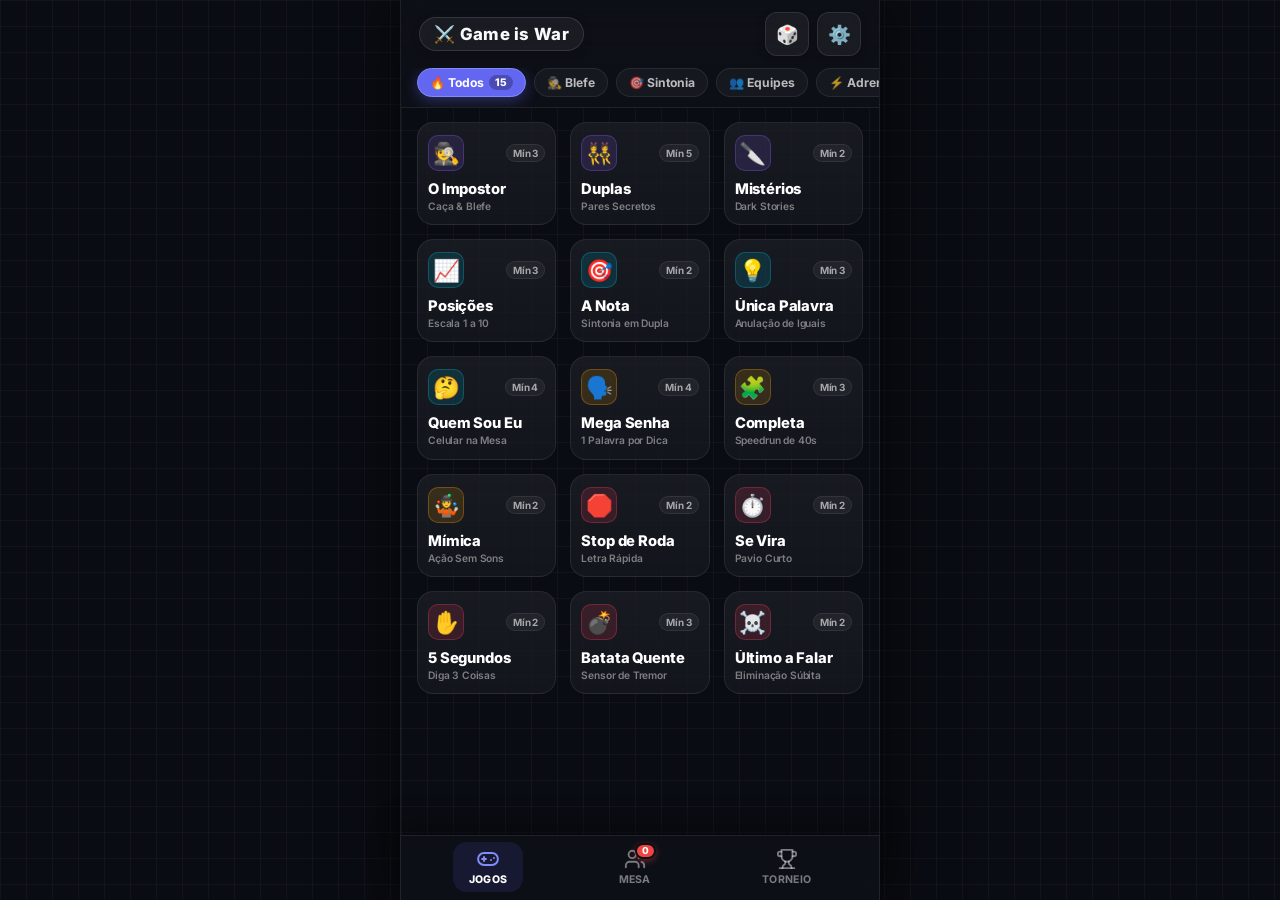
==== commit 86a377c5: "Add files via upload" ====
--- a/index.html
+++ b/index.html
@@ -3,15 +3,41 @@
 <head>
     <meta charset="UTF-8">
     <meta name="viewport" content="width=device-width, initial-scale=1.0, maximum-scale=1.0, user-scalable=no, viewport-fit=cover">
+    <meta name="mobile-web-app-capable" content="yes">
     <meta name="apple-mobile-web-app-capable" content="yes">
     <meta name="apple-mobile-web-app-status-bar-style" content="black-translucent">
+    <meta http-equiv="Cache-Control" content="no-cache, no-store, must-revalidate">
+    <meta http-equiv="Pragma" content="no-cache">
+    <meta http-equiv="Expires" content="0">
     <title>Game is War 3.0 - Neo-Brutalism Arcade</title>
+
+    <!-- Limpeza de Service Workers e Caches Fantasmas de sessões anteriores -->
+    <script>
+        if ('serviceWorker' in navigator) {
+            navigator.serviceWorker.getRegistrations().then(regs => {
+                for (const reg of regs) reg.unregister();
+            });
+        }
+        if ('caches' in window) {
+            caches.keys().then(keys => {
+                for (const k of keys) caches.delete(k);
+            });
+        }
+        window.__ASSET_VERSION__ = Date.now();
+    </script>
     
     <script src="https://cdnjs.cloudflare.com/ajax/libs/gsap/3.12.2/gsap.min.js"></script>
     <script src="https://cdn.jsdelivr.net/npm/canvas-confetti@1.6.0/dist/confetti.browser.min.js"></script>
 
-    <link rel="stylesheet" href="style.css">
-    <link rel="stylesheet" href="style-juice.css">
+    <!-- CSS com Cache-Buster Automático por Timestamp -->
+    <script>
+        document.write('<link rel="stylesheet" href="style.css?v=' + window.__ASSET_VERSION__ + '">');
+        document.write('<link rel="stylesheet" href="style-juice.css?v=' + window.__ASSET_VERSION__ + '">');
+    </script>
+    <noscript>
+        <link rel="stylesheet" href="style.css">
+        <link rel="stylesheet" href="style-juice.css">
+    </noscript>
 </head>
 <body>
     <div id="flash-overlay" class="flash-overlay"></div>
@@ -30,19 +56,74 @@
 
     <!-- ================= DOCK DE NAVEGAÇÃO ================= -->
     <div class="bottom-nav">
-        <div class="nav-item active" id="nav-btn-home" onclick="appCore.nav('screen-home')">🏠</div>
-        <div class="nav-item" id="nav-btn-players" onclick="appCore.nav('screen-players')">
-            🛡️<div class="nav-badge" id="nav-player-count">0</div>
-        </div>
-        <div class="nav-item" id="nav-btn-tourney" onclick="appCore.openTourneySetup()">🏆</div>
-    </div>
-
-    <!-- ================= 1. MENU PRINCIPAL (OS 16 JOGOS) ================= -->
-    <div id="screen-home" class="screen active">
-        <div class="app-header">
-            <div class="brand-badge">⚔️ Game is War</div>
-            <div style="display:flex; gap:8px; align-items:center;">
-                <button class="nav-icon-btn" onclick="appCore.openModal('settings-modal')" title="Configurações">⚙️</button>
+        <button type="button" class="nav-item active" id="nav-btn-home" onclick="appCore.nav('screen-home')" aria-label="Jogos">
+            <svg class="nav-icon" width="22" height="22" viewBox="0 0 24 24" fill="none" stroke="currentColor" stroke-width="2" stroke-linecap="round" stroke-linejoin="round">
+                <line x1="6" x2="10" y1="12" y2="12"></line>
+                <line x1="8" x2="8" y1="10" y2="14"></line>
+                <line x1="15" x2="15.01" y1="13" y2="13"></line>
+                <line x1="18" x2="18.01" y1="11" y2="11"></line>
+                <rect width="20" height="12" x="2" y="6" rx="6"></rect>
+            </svg>
+            <span class="nav-label">Jogos</span>
+        </button>
+
+        <button type="button" class="nav-item" id="nav-btn-players" onclick="appCore.nav('screen-players')" aria-label="Mesa">
+            <div class="nav-icon-wrap">
+                <svg class="nav-icon" width="22" height="22" viewBox="0 0 24 24" fill="none" stroke="currentColor" stroke-width="2" stroke-linecap="round" stroke-linejoin="round">
+                    <path d="M16 21v-2a4 4 0 0 0-4-4H6a4 4 0 0 0-4 4v2"></path>
+                    <circle cx="9" cy="7" r="4"></circle>
+                    <path d="M22 21v-2a4 4 0 0 0-3-3.87"></path>
+                    <path d="M16 3.13a4 4 0 0 1 0 7.75"></path>
+                </svg>
+                <div class="nav-badge" id="nav-player-count">0</div>
+            </div>
+            <span class="nav-label">Mesa</span>
+        </button>
+
+        <button type="button" class="nav-item" id="nav-btn-tourney" onclick="appCore.openTourneySetup()" aria-label="Torneio">
+            <svg class="nav-icon" width="22" height="22" viewBox="0 0 24 24" fill="none" stroke="currentColor" stroke-width="2" stroke-linecap="round" stroke-linejoin="round">
+                <path d="M6 9H4.5a2.5 2.5 0 0 1 0-5H6"></path>
+                <path d="M18 9h1.5a2.5 2.5 0 0 0 0-5H18"></path>
+                <path d="M4 22h16"></path>
+                <path d="M10 14.66V17c0 .55-.47.98-.97 1.21C7.85 18.75 7 20.24 7 22"></path>
+                <path d="M14 14.66V17c0 .55.47.98.97 1.21C16.15 18.75 17 20.24 17 22"></path>
+                <path d="M18 2H6v7a6 6 0 0 0 12 0V2Z"></path>
+            </svg>
+            <span class="nav-label">Torneio</span>
+        </button>
+    </div>
+
+    <!-- ================= 1. MENU PRINCIPAL (HUB STUDIO CLEAN) ================= -->
+    <div id="screen-home" class="screen active" style="overflow-y: auto; padding-bottom: 90px;">
+        <!-- Topo Sticky Coeso: Header + Filtros integrados que nunca são tampados -->
+        <div class="home-sticky-top">
+            <div class="app-header" style="border-bottom: none; box-shadow: none; background: transparent;">
+                <div class="brand-badge">⚔️ Game is War</div>
+                <div style="display:flex; gap:8px; align-items:center;">
+                    <button class="nav-icon-btn" onclick="appCore.sortearMinigame()" title="Sortear Jogo" style="font-size:1.15rem;">🎲</button>
+                    <button class="nav-icon-btn" onclick="appCore.openModal('settings-modal')" title="Configurações">⚙️</button>
+                </div>
+            </div>
+
+            <!-- Filtros em Pills Horizontais integrados -->
+            <div class="home-filter-scroll-wrap">
+                <div class="home-filter-bar">
+                    <button class="filter-pill active" onclick="appCore.setHomeFilter('all', this)">
+                        🔥 Todos <span class="filter-count">15</span>
+                    </button>
+                    <button class="filter-pill" onclick="appCore.setHomeFilter('strategy', this)">
+                        🕵️ Blefe
+                    </button>
+                    <button class="filter-pill" onclick="appCore.setHomeFilter('mind', this)">
+                        🎯 Sintonia
+                    </button>
+                    <button class="filter-pill" onclick="appCore.setHomeFilter('team', this)">
+                        👥 Equipes
+                    </button>
+                    <button class="filter-pill" onclick="appCore.setHomeFilter('adrenaline', this)">
+                        ⚡ Adrenalina
+                    </button>
+                </div>
             </div>
         </div>
 
@@ -50,51 +131,33 @@
             🌀 MODO CAOS ATIVADO (Conteúdo Extremo)
         </div>
 
-        <!-- ================= SHOWCASE CENTRAL (1 JOGO POR VEZ) ================= -->
-        <div class="showcase-stage">
-            <button class="showcase-nav-btn" onclick="appCore.showcaseNav(-1)" aria-label="Jogo Anterior">❮</button>
-            
-            <div id="showcase-card-wrapper" class="showcase-card-wrapper">
-                <div id="showcase-active-card" class="showcase-card cat-strategy">
-                    <!-- Preenchido dinamicamente via appCore.renderShowcaseCard() -->
-                </div>
-            </div>
-
-            <button class="showcase-nav-btn" onclick="appCore.showcaseNav(1)" aria-label="Próximo Jogo">❯</button>
-        </div>
-
-        <!-- Indicador de Posição / Contador -->
-        <div class="showcase-counter-bar">
-            <div id="showcase-indicator-text" class="showcase-count-badge">Jogo 1 de 15</div>
-            <div id="showcase-dots" class="showcase-dots-track"></div>
-        </div>
-
-        <!-- BOTÕES DE APOIO INFERIORES -->
-        <div class="showcase-actions-bar">
-            <button class="btn btn-warning showcase-action-btn" onclick="appCore.sortearMinigame()">
-                🎲 SORTEAR JOGO
-            </button>
-            <button class="btn btn-dark showcase-action-btn" onclick="appCore.abrirCatalogoCompleto()">
-                📑 TODOS OS JOGOS (15)
-            </button>
-        </div>
-    </div>
-
-    <!-- ================= 2. SQUAD DE GUERREIROS ================= -->
+        <!-- Grid de Jogos Studio Clean Minimalista -->
+        <div class="home-games-section">
+            <div id="home-games-grid" class="home-games-grid">
+                <!-- Renderizado dinamicamente via appCore.renderHomeGrid() -->
+            </div>
+        </div>
+    </div>
+
+    <!-- ================= 2. JOGADORES NA MESA ================= -->
     <div id="screen-players" class="screen">
         <div class="app-header">
-            <div class="title-sub">Guerreiros da Mesa</div>
+            <div class="title-sub">Jogadores na Mesa</div>
             <div style="display:flex; gap:8px;">
                 <button class="btn btn-warning btn-sm" onclick="appCore.gerarTurmaMagica()">MÁGICA 🪄</button>
-                <button class="btn btn-danger btn-sm" onclick="appCore.zerarTodosJogadores()">ZERAR</button>
-            </div>
-        </div>
-        <div style="padding: 16px;"><button class="btn btn-primary" onclick="appCore.abrirCriador()">+ FORJAR NOVO GUERREIRO</button></div>
+                <button class="btn btn-danger btn-sm" onclick="appCore.zerarTodosJogadores()">LIMPAR MESA</button>
+            </div>
+        </div>
+        <div style="padding: 16px;"><button class="btn btn-primary" onclick="appCore.abrirCriador()">+ ADICIONAR JOGADOR</button></div>
         <div id="players-card-grid" style="display: flex; flex-wrap: wrap; gap: 14px; padding: 0 16px; justify-content: center;">
-            <p style="color:var(--ink-muted); font-weight:800; text-align:center; width:100%; margin-top:20px;">Nenhum guerreiro forjado.</p>
-        </div>
-        <div style="padding: 16px; margin-top: 15px;">
-            <button id="btn-encerrar-noite" class="btn btn-danger" style="display: none;" onclick="appCore.encerrarNoite()">🏁 ENCERRAR NOITE (PÓDIO)</button>
+            <p style="color:var(--ink-muted); font-weight:800; text-align:center; width:100%; margin-top:20px;">Nenhum jogador adicionado ainda.</p>
+        </div>
+        <div style="padding: 16px; margin-top: 15px; display: flex; flex-direction: column; gap: 10px;">
+            <button id="btn-encerrar-noite" class="studio-btn-cta studio-btn-retro" style="display: none;" onclick="appCore.encerrarNoite()">
+                <span class="retro-icon-sparkle">✨</span>
+                <span>RETROSPECTIVA DA NOITE</span>
+                <span class="retro-btn-chip">WRAPPED 🏆</span>
+            </button>
         </div>
     </div>
 
@@ -118,8 +181,8 @@
                     </div>
                 </div>
                 <div class="duo-stage-controls">
-                    <input type="text" id="duo-name-input" class="duo-name-input" placeholder="NOME DO GUERREIRO" maxlength="12" autocomplete="off" autocorrect="off" spellcheck="false" />
-                    <button class="duo-btn-random" onclick="appCore.randomizeDuoAvatar()" title="Sortear Guerreiro Aleatório">🎲 DADO MÁGICO</button>
+                    <input type="text" id="duo-name-input" class="duo-name-input" placeholder="NOME DO JOGADOR" maxlength="12" autocomplete="off" autocorrect="off" spellcheck="false" />
+                    <button class="duo-btn-random" onclick="appCore.randomizeDuoAvatar()" title="Sortear Jogador Aleatório">🎲 DADO MÁGICO</button>
                 </div>
             </div>
 
@@ -143,34 +206,31 @@
         <div class="header-sub">
             <button class="nav-icon-btn" onclick="appCore.nav('screen-home')">←</button>
             <div class="title-sub" id="lobby-title">Lobby</div>
-            <button class="nav-icon-btn" style="background:var(--pop-cyan); color:var(--ink-black);" onclick="appCore.showGameRules()" title="Como Jogar">📖</button>
+            <div style="display:flex; gap:6px;">
+                <button class="nav-icon-btn" id="btn-lobby-settings-nav" style="background:rgba(255,255,255,0.08); color:#fff; border-color:rgba(255,255,255,0.15);" onclick="appCore.openModal('lobby-settings-modal')" title="Ajustes da Rodada">⚙️</button>
+                <button class="nav-icon-btn" style="background:rgba(6, 182, 212, 0.15); color:var(--pop-cyan); border-color:rgba(6, 182, 212, 0.35);" onclick="appCore.showGameRules()" title="Como Jogar">📖</button>
+            </div>
         </div>
         
-        <!-- Banner Interativo de Instruções Rápidas -->
-        <div style="padding: 10px 18px 0 18px;">
-            <div id="lobby-rules-banner" onclick="appCore.showGameRules()" style="background: linear-gradient(135deg, rgba(0, 229, 255, 0.12), rgba(255, 230, 0, 0.08)); border: 2px dashed var(--pop-cyan); border-radius: 14px; padding: 10px 14px; display: flex; align-items: center; justify-content: space-between; cursor: pointer; user-select: none; transition: transform 0.2s cubic-bezier(0.34, 1.56, 0.64, 1);">
-                <div style="display:flex; align-items:center; gap:10px;">
-                    <span id="lobby-rules-icon" style="font-size:1.6em;">📖</span>
-                    <div>
-                        <div style="font-weight:900; font-size:0.86em; color:var(--pop-cyan); letter-spacing:0.5px;">COMO JOGAR ESTE MINIGAME</div>
-                        <div id="lobby-rules-tagline" style="font-size:0.75em; color:var(--ink-muted); font-weight:700;">Toque para ver o guia passo a passo</div>
-                    </div>
-                </div>
-                <span style="font-weight:900; color:var(--pop-yellow); font-size:1.1em;">➔</span>
-            </div>
-        </div>
-
-        <div id="game-specific-configs" style="padding: 14px 18px 0 18px;"></div>
-
-        <div style="padding: 12px 18px;">
-            <button class="btn btn-dark" style="font-size:0.95em;" onclick="appCore.toggleAposta()" id="btn-lobby-aposta">🎲 Aposta de Sangue (Desligada)</button>
+        <div id="lobby-settings-btn-row" style="padding: 10px 18px 4px 18px;">
+            <button type="button" class="btn-clean" onclick="appCore.openModal('lobby-settings-modal')" style="width: 100%; padding: 12px 14px; background: rgba(255,255,255,0.04); border: 1px solid rgba(255,255,255,0.09); border-radius: 16px; color: #fff; font-weight: 800; font-size: 0.85rem; display: flex; align-items: center; justify-content: space-between; cursor: pointer; transition: background 0.15s ease;">
+                <span style="display:flex; align-items:center; gap:8px;">
+                    <span style="font-size:1.15em;">⚙️</span> Ajustes da Rodada
+                </span>
+                <span id="lobby-settings-badge" style="font-size:0.78rem; color:var(--pop-yellow); font-weight:700; background:rgba(255,230,0,0.1); padding:4px 10px; border-radius:999px; border:1px solid rgba(255,230,0,0.25);">Configurar ➔</span>
+            </button>
         </div>
         
-        <p style="color:var(--ink-muted); text-align:center; font-size:0.9em; margin-bottom:8px; font-weight:900;">Toque para mover entre Equipes ou Reserva:</p>
-        <div id="lobby-teams-container" style="flex-grow:1; overflow-y:auto; display:flex; flex-direction:column; gap:12px; padding:0 18px 20px 18px;"></div>
+        <span style="color:var(--ink-muted); text-align:center; font-size:0.8em; margin:8px 0 8px 0; font-weight:600;">Toque em um jogador para alternar entre as equipes ou reserva</span>
+        <div id="lobby-teams-container" style="flex-grow:1; overflow-y:auto; display:flex; flex-direction:column; gap:10px; padding:0 18px 16px 18px;"></div>
         
-        <div style="padding: 0 18px 18px 18px;">
-            <button class="btn btn-primary" onclick="minigames.startGameRouter()">▶️ Iniciar Missão</button>
+        <div style="padding: 10px 18px 20px 18px;">
+            <button class="studio-btn-cta" id="btn-start-game-lobby" onclick="minigames.startGameRouter()">
+                <span>JOGAR</span>
+                <span style="opacity:0.35;">|</span>
+                <span id="lobby-player-count-label">JOGADORES</span>
+                <span style="font-size:1.15em;">➔</span>
+            </button>
         </div>
     </div>
 
@@ -178,49 +238,63 @@
     <div id="screen-game-board" class="screen">
         <div class="header-sub">
             <button class="nav-icon-btn" onclick="appCore.stopAudioAndNav('screen-home')">←</button>
-            <div class="title-sub" id="gb-title">Arena</div>
+            <div class="title-sub" id="gb-title">Mesa de Jogo</div>
             <button class="nav-icon-btn" style="background:var(--pop-cyan); color:var(--ink-black);" onclick="appCore.showGameRules()" title="Como Jogar">📖</button>
         </div>
-        
-        <div style="padding:12px 18px 0 18px; width:100%;">
-            <button class="btn btn-warning" id="btn-in-game-store" style="display:none; margin-bottom:10px;" onclick="appCore.openModal('store-modal')">🛒 Loja Negra</button>
-        </div>
 
         <div id="gb-content" style="flex-grow: 1; display: flex; flex-direction: column; align-items: center; justify-content:center; width: 100%; padding: 0 18px;"></div>
 
         <div class="soundboard" id="soundboard-ui" style="display:none;">
-            <div class="sb-btn" onclick="window.playSound('cricket')">🦗</div>
-            <div class="sb-btn" onclick="window.playSound('badum')">🥁</div>
-            <div class="sb-btn" onclick="window.playSound('applause')">👏</div>
-            <div class="sb-btn" style="border-color:var(--pop-magenta);" onclick="window.playSound('siren')">🚨</div>
-        </div>
-    </div>
-
-    <!-- ================= 6. CARTA SECRETA DESLIZANTE ================= -->
+            <button type="button" class="sb-btn" onclick="window.playSound('cricket'); window.hapticTap();" title="Cri-cri">🦗</button>
+            <button type="button" class="sb-btn" onclick="window.playSound('badum'); window.hapticTap();" title="Ba-dum-tss">🥁</button>
+            <button type="button" class="sb-btn" onclick="window.playSound('applause'); window.hapticTap();" title="Palmas">👏</button>
+            <button type="button" class="sb-btn sb-alert" onclick="window.playSound('siren'); window.hapticTap();" title="Sirene">🚨</button>
+        </div>
+    </div>
+
+    <!-- ================= 6. CARTA SECRETA DESLIZANTE 2.5D ================= -->
     <div id="screen-reveal" class="screen">
-        <div style="text-align:center; display:flex; flex-direction:column; justify-content:center; height:100%; align-items:center; padding: 20px;">
+        <div style="text-align:center; display:flex; flex-direction:column; justify-content:center; height:100%; align-items:center; padding: 16px 20px;">
             <div id="reveal-category-display" class="section-banner" style="display:none; margin-bottom:12px;">Tema: CATEGORIA</div>
             
-            <h2 id="turn-player-name" style="font-size: 2.4em; margin: 0 0 4px 0; color:var(--ink-white);">Nome</h2>
-            <p style="color: var(--ink-muted); margin:0 0 20px 0; font-size:1.05em; font-weight:800;">Passe o celular para este guerreiro.</p>
+            <p style="color: var(--ink-muted); margin:0 0 2px 0; font-size:0.85em; font-weight:800; text-transform:uppercase; letter-spacing:1px;">Passe o celular para</p>
+            <h2 id="turn-player-name" style="font-size: 2.2em; font-weight:900; margin: 0 0 14px 0; color:var(--pop-yellow); text-shadow:0 0 20px rgba(255,230,0,0.3);">Nome</h2>
             
-            <div class="secret-vault-box" 
-                 onpointerdown="minigames.showSecret()" 
-                 onpointerup="minigames.hideSecret()" 
-                 onpointerleave="minigames.hideSecret()">
-                 
-                <div id="secret-card-bg" style="position: absolute; width: 100%; height: 100%; display: flex; flex-direction: column; align-items: center; justify-content: center; background: var(--bg-surface); padding: 20px; pointer-events: none;">
-                    <div id="role-title" style="font-size:1.1em; font-weight:900; color:var(--ink-muted); margin-bottom:8px; text-transform:uppercase;">Título</div>
-                    <div id="secret-text" style="font-size:2em; font-weight:900; color:var(--ink-white); text-transform:uppercase; text-align:center;">Palavra</div>
-                </div>
-
-                <div id="secret-cover">
-                    <div style="font-size:4.2em; filter: drop-shadow(2px 2px 0 var(--ink-black));">❓</div>
-                    <div style="font-weight:900; color:var(--ink-black); margin-top:12px; font-size: 1.15em; text-transform: uppercase;">Segure para Abrir</div>
+            <div class="reveal-card-stage">
+                <div class="secret-vault-box studio-player-card" id="reveal-vault-card"
+                     onpointerdown="minigames.showSecret(event)" 
+                     onpointerup="minigames.hideSecret(event)" 
+                     onpointerleave="minigames.hideSecret(event)"
+                     oncontextmenu="event.preventDefault()">
+                     
+                    <div id="secret-card-bg" style="width:100%; height:100%; box-sizing:border-box; display:flex; flex-direction:column; align-items:center; justify-content:space-between; padding:16px 14px;">
+                        <div class="studio-card-header-name" id="reveal-card-player-label" style="font-size:1.15rem; font-weight:900;">Jogador</div>
+                        <div class="studio-card-avatar-body" id="reveal-card-avatar-slot" style="flex:1; display:flex; align-items:center; justify-content:center;">
+                            <span style="font-size:4.2rem;">👤</span>
+                        </div>
+                        <div class="studio-card-role-tag" id="reveal-card-role-tag" style="width:100%; box-sizing:border-box;">
+                            <div class="studio-role-label" id="role-title">TÍTULO</div>
+                            <div id="secret-text" style="font-size:1.15rem; font-weight:900; letter-spacing:0.5px;">Palavra</div>
+                        </div>
+                    </div>
+
+                    <div id="secret-cover">
+                        <div class="cover-pattern-grid"></div>
+                        <div class="cover-seal">
+                            <span class="cover-icon">🔒</span>
+                            <div class="cover-label">Segure para Revelar</div>
+                        </div>
+                        <div style="position:absolute; bottom:14px; font-size:0.75rem; color:rgba(255,255,255,0.45); font-weight:800; letter-spacing:1.5px;">▲ SEGURE FIRME</div>
+                    </div>
                 </div>
             </div>
             
-            <button id="btn-next-player" class="btn btn-success" style="margin-top: 25px; display: none; max-width: 300px;" onclick="minigames.nextTurn()">ESCONDER E CONTINUAR ➔</button>
+            <div style="width:100%; max-width:320px; margin-top:20px;">
+                <button id="btn-next-player" class="studio-btn-cta" style="display: none;" onclick="minigames.nextTurn()">
+                    <span>JÁ MEMORIZEI</span>
+                    <span style="font-size:1.15em;">➔</span>
+                </button>
+            </div>
         </div>
     </div>
 
@@ -228,25 +302,32 @@
     <div id="screen-vote" class="screen">
         <div class="header-sub">
             <button class="nav-icon-btn" style="visibility:hidden;">←</button>
-            <div class="title-sub" style="color:var(--pop-magenta);">Tribunal da Mesa</div>
+            <div class="title-sub" style="color:#ffffff; font-weight:900;">Quem é o Impostor?</div>
             <div style="width:44px;"></div>
         </div>
-        <p style="text-align: center; color: var(--ink-muted); margin:12px 0; font-weight:900;">Quem será eliminado da rodada?</p>
-        <div id="vote-list-container" style="flex-grow: 1; overflow-y: auto; text-align:center; padding: 0 10px;"></div>
+        <p style="text-align: center; color: var(--ink-muted); margin:4px 0 10px 0; font-weight:700; font-size:0.88rem;">Toque no suspeito que a mesa quer eliminar:</p>
+        
+        <div id="vote-list-container" class="studio-vote-grid" style="flex-grow: 1; overflow-y: auto;"></div>
+
+        <div style="padding: 10px 18px 20px 18px; width:100%; box-sizing:border-box;">
+            <button class="studio-btn-cta" id="btn-confirm-vote" style="opacity: 0.4; pointer-events: none;" onclick="minigames.confirmVoteSelection()">
+                <span>CONFIRMAR VOTO</span>
+                <span style="font-size:1.15em;">➔</span>
+            </button>
+        </div>
     </div>
 
     <div id="screen-verdict" class="screen screen-fullscreen" style="justify-content:center; align-items:center; text-align:center; background:var(--ink-black); overflow:hidden;">
         <div class="verdict-stage" id="verdict-stage">
             <p id="verdict-phase-subtitle" style="color:var(--ink-muted); font-size:1.05em; text-transform:uppercase; letter-spacing:2px; margin-bottom:6px; font-weight:900;">A mesa votou para eliminar:</p>
             <div id="verdict-card-container" class="verdict-target-card-wrap">
-                <div class="verdict-crosshair" id="verdict-crosshair"></div>
-                <div class="verdict-laser-beam" id="verdict-laser"></div>
+                <div class="verdict-spotlight" id="verdict-spotlight"></div>
                 <div id="verdict-player-slot"></div>
                 <div class="verdict-stamp" id="verdict-stamp">INFILTRADO!</div>
             </div>
             <div class="verdict-status-pill" id="verdict-status-badge">
                 <span id="verdict-status-icon">🔍</span>
-                <span id="verdict-status-text">ESCANEANDO BIOMETRIA...</span>
+                <span id="verdict-status-text">A MESA ESTÁ EM SILÊNCIO...</span>
             </div>
             <div id="verdict-extra-reveal" class="verdict-reveal-impostor-box"></div>
         </div>
@@ -282,27 +363,89 @@
         </div>
     </div>
 
-    <!-- ================= 10. TORNEIO ================= -->
-    <div id="screen-tourney-setup" class="screen">
+    <!-- ================= 10. TORNEIO RÁPIDO ================= -->
+    <div id="screen-tourney-setup" class="screen" style="overflow-y:auto; padding-bottom:30px;">
         <div class="header-sub">
             <button class="nav-icon-btn" onclick="appCore.nav('screen-home')">←</button>
             <div class="title-sub" style="color:var(--pop-yellow);">Modo Torneio</div>
             <div style="width:44px;"></div>
         </div>
-        <div style="background:var(--bg-surface); padding:18px; border-radius:24px; border:var(--border-brutal); box-shadow:var(--shadow-brutal); margin:18px;">
-            <p style="color:white; font-weight:900; margin-bottom:8px; text-transform:uppercase;">Pontos para a Vitória:</p>
-            <input type="number" id="tourney-target" value="100" class="brutal-input" style="font-size:2em; color:var(--pop-yellow);">
-            <p style="color:white; font-weight:900; margin:18px 0 10px 0; text-transform:uppercase;">Jogos na Roleta:</p>
-            <div id="tourney-games-list" style="display:flex; flex-wrap:wrap; gap:8px; max-height:220px; overflow-y:auto; margin-bottom:20px;"></div>
-            <button class="btn btn-warning" onclick="appCore.startTourney()">GIRAR A ROLETA 🎰</button>
-        </div>
-    </div>
-
-    <div id="screen-tourney-spin" class="screen screen-fullscreen" style="justify-content:center; align-items:center; background:var(--ink-black);">
-        <h2 style="color:var(--pop-yellow); font-size:2.2em; font-weight:900; margin-bottom:25px; text-transform:uppercase;">Sorteando Jogo...</h2>
-        <div style="width:100%; height:130px; border-top:var(--border-brutal-lg); border-bottom:var(--border-brutal-lg); background:var(--bg-surface); position:relative; overflow:hidden; display:flex; align-items:center;">
-            <div id="roulette-track" style="display:flex; position:absolute; left:50%; white-space:nowrap;"></div>
-            <div style="position:absolute; left:50%; top:0; bottom:0; width:5px; background:var(--pop-magenta); transform:translateX(-50%); z-index:10; box-shadow:0 0 10px var(--pop-magenta);"></div>
+
+        <div class="tourney-setup-container">
+            <!-- 1. Duração do Torneio (Presets) -->
+            <div>
+                <div class="tourney-section-title"><span>⏱️</span> Escolha a Duração</div>
+                <div class="tourney-presets-grid">
+                    <div class="tourney-preset-card" id="preset-3" onclick="appCore.selectTourneyPreset(3, this)">
+                        <div class="preset-icon">⚡</div>
+                        <div class="preset-name">Blitz</div>
+                        <div class="preset-rounds">3 Jogos</div>
+                        <div class="preset-meta">~8 min</div>
+                    </div>
+                    <div class="tourney-preset-card active" id="preset-5" onclick="appCore.selectTourneyPreset(5, this)">
+                        <div class="preset-icon">🏆</div>
+                        <div class="preset-name">Padrão</div>
+                        <div class="preset-rounds">5 Jogos</div>
+                        <div class="preset-meta">~15 min</div>
+                    </div>
+                    <div class="tourney-preset-card" id="preset-7" onclick="appCore.selectTourneyPreset(7, this)">
+                        <div class="preset-icon">⚔️</div>
+                        <div class="preset-name">Guerra</div>
+                        <div class="preset-rounds">7 Jogos</div>
+                        <div class="preset-meta">~25 min</div>
+                    </div>
+                </div>
+            </div>
+
+            <!-- 2. Curadoria dos Minigames -->
+            <div>
+                <div class="tourney-section-title"><span>🎲</span> Estilo dos Jogos</div>
+                <div class="tourney-mode-selector">
+                    <div class="tourney-mode-chip active" id="chip-mode-balanced" onclick="appCore.selectTourneyMode('balanced', this)">
+                        🎯 Misto Equilibrado
+                    </div>
+                    <div class="tourney-mode-chip" id="chip-mode-chaos" onclick="appCore.selectTourneyMode('chaos', this)">
+                        🌀 Caos Total (Todos)
+                    </div>
+                </div>
+            </div>
+
+            <!-- 3. Guerreiros na Disputa -->
+            <div>
+                <div class="tourney-section-title"><span>🛡️</span> Jogadores na Disputa (<span id="tourney-roster-count">0</span>)</div>
+                <div id="tourney-roster-shelf" class="tourney-roster-shelf">
+                    <!-- Preenchido via appCore.renderTourneyRoster() -->
+                </div>
+            </div>
+
+            <!-- 4. Botão de Início -->
+            <button class="btn btn-warning" id="btn-start-tourney-cta" style="font-size:1.1em; padding:16px; margin-top:8px;" onclick="appCore.startTourney()">
+                🚀 INICIAR TORNEIO (5 JOGOS)
+            </button>
+        </div>
+    </div>
+
+    <div id="screen-tourney-spin" class="screen screen-fullscreen" style="background:var(--ink-black);">
+        <div class="tourney-spin-wrapper">
+            <div id="tourney-spin-indicator" class="tourney-spin-pill">
+                <span>⚡</span> RODADA 1 DE 5
+            </div>
+            <h2 class="tourney-spin-title">Sorteando o Jogo</h2>
+            
+            <div class="tourney-spin-stage">
+                <!-- Ponteiro e Linha Central Neon -->
+                <div class="tourney-pointer-line"></div>
+                <div class="tourney-pointer-marker-top"></div>
+                <div class="tourney-pointer-marker-bottom"></div>
+
+                <!-- Trilho horizontal da roleta -->
+                <div id="roulette-track" class="roulette-track"></div>
+            </div>
+
+            <!-- Botão de pular para grupos rápidos -->
+            <button class="tourney-spin-skip-btn" onclick="window.skipTournamentSpin()">
+                <span>Pular Animação</span> ⏩
+            </button>
         </div>
     </div>
 
@@ -320,7 +463,7 @@
                 <div class="podio-crown">👑</div>
                 <div class="podio-champ-badge">CAMPEÃO SUPREMO</div>
                 <div id="podio-champ-avatar" class="podio-champ-avatar"></div>
-                <h2 id="podio-champ-name" class="podio-champ-name">Guerreiro</h2>
+                <h2 id="podio-champ-name" class="podio-champ-name">Jogador</h2>
                 <div id="podio-champ-pts" class="podio-champ-pts">0 PONTOS</div>
             </div>
 
@@ -381,43 +524,212 @@
         </div>
     </div>
 
-    <!-- ================= MODAIS ================= -->
+    <!-- ================= 12. RETROSPECTIVA DA NOITE (CINEMATIC WRAPPED) ================= -->
+    <div id="screen-retrospectiva" class="screen screen-fullscreen screen-retro" style="display: none;">
+        <!-- Canvas de Partículas Cósmicas e Luzes 2.5D de Fundo -->
+        <canvas id="retro-ambient-canvas" class="retro-ambient-canvas"></canvas>
+
+        <!-- Barra de Progresso Stories no Topo -->
+        <div class="retro-stories-header">
+            <div class="retro-progress-track" id="retro-progress-track">
+                <!-- Segmentos injetados dinamicamente via JS -->
+            </div>
+            <div class="retro-hud-row">
+                <div class="retro-hud-tag" id="retro-hud-tag">CAPÍTULO 1 DE 7</div>
+                <div class="retro-hud-actions">
+                    <button type="button" class="retro-icon-pill" id="retro-btn-pause" onclick="appCore.retroTogglePause()" aria-label="Pausar ou Continuar" title="Pausar / Retomar">⏸️</button>
+                    <button type="button" class="retro-icon-pill" id="retro-btn-sound" onclick="appCore.retroToggleSound()" aria-label="Som" title="Som">🔊</button>
+                    <button type="button" class="retro-skip-pill" onclick="appCore.retroSkipToEnd()" aria-label="Pular animação" title="Pular">PULAR ⏩</button>
+                    <button type="button" class="retro-close-pill" onclick="appCore.retroClose()" aria-label="Fechar" title="Fechar">✕</button>
+                </div>
+            </div>
+        </div>
+
+        <!-- Áreas de Toque para Gestos estilo Instagram/TikTok Stories -->
+        <div class="retro-tap-area retro-tap-left" onclick="appCore.retroPrevSlide()" title="Voltar (Toque ou Seta Esquerda)"></div>
+        <div class="retro-tap-area retro-tap-right" onclick="appCore.retroNextSlide()" title="Avançar (Toque ou Seta Direita)"></div>
+
+        <!-- Palco Central 2.5D (Slides Animados via GSAP) -->
+        <div class="retro-stage-viewport" id="retro-stage-viewport">
+            <!-- Slide 0: Abertura Dramática -->
+            <div class="retro-slide active" id="retro-slide-0">
+                <div class="retro-intro-glow"></div>
+                <div class="retro-intro-eyebrow">HORA DA VERDADE</div>
+                <h1 class="retro-intro-title">RETROSPECTIVA<br><span class="gradient-text">DA NOITE</span></h1>
+                <p class="retro-intro-desc">As máscaras caíram, as amizades foram testadas e a glória foi disputada.<br>Veja agora quem dominou e quem virou meme hoje!</p>
+                <div class="retro-intro-badge-row">
+                    <span class="retro-pill-badge">✨ Animação Especial</span>
+                    <span class="retro-pill-badge" id="retro-player-pill">0 Guerreiros</span>
+                </div>
+                <button type="button" class="studio-btn-cta retro-start-btn" onclick="appCore.retroNextSlide()">
+                    <span>REVELAR MOMENTOS</span>
+                    <span>→</span>
+                </button>
+            </div>
+
+            <!-- Slide 1: O Caos em Números -->
+            <div class="retro-slide" id="retro-slide-1">
+                <div class="retro-slide-category">REGISTRO DA GUERRA</div>
+                <h2 class="retro-slide-title">O Caos em Números</h2>
+                <div class="retro-stats-grid">
+                    <div class="retro-stat-card">
+                        <div class="retro-stat-icon">🎯</div>
+                        <div class="retro-stat-val" id="retro-stat-points">0</div>
+                        <div class="retro-stat-lbl">Pontos Disputados</div>
+                    </div>
+                    <div class="retro-stat-card">
+                        <div class="retro-stat-icon">⚡</div>
+                        <div class="retro-stat-val" id="retro-stat-rounds">0</div>
+                        <div class="retro-stat-lbl">Partidas Jogadas</div>
+                    </div>
+                    <div class="retro-stat-card">
+                        <div class="retro-stat-icon">🔥</div>
+                        <div class="retro-stat-val" id="retro-stat-streak">0</div>
+                        <div class="retro-stat-lbl">Maior Sequência</div>
+                    </div>
+                    <div class="retro-stat-card">
+                        <div class="retro-stat-icon">💣</div>
+                        <div class="retro-stat-val" id="retro-stat-bombs">0</div>
+                        <div class="retro-stat-lbl">Bombas & Falhas</div>
+                    </div>
+                </div>
+                <div class="retro-slide-punchline" id="retro-stat-punchline">"Nenhum participante saiu dessa mesa com a reputação 100% intacta."</div>
+            </div>
+
+            <!-- Slide 2: Saco de Pancadas -->
+            <div class="retro-slide" id="retro-slide-2">
+                <div class="retro-slide-category" style="color:var(--pop-magenta);">HALL DO DESASTRE</div>
+                <h2 class="retro-slide-title">Saco de Pancadas 💥</h2>
+                <div class="retro-award-card-wrap">
+                    <div class="retro-award-card card-25d" id="retro-card-saco">
+                        <div class="retro-card-stamp stamp-disaster">ALVO PREFERIDO</div>
+                        <div class="retro-card-avatar-box" id="retro-saco-avatar"></div>
+                        <div class="retro-card-name" id="retro-saco-name">Jogador</div>
+                        <div class="retro-card-meta" id="retro-saco-meta">0 penalidades sofridas</div>
+                    </div>
+                </div>
+                <p class="retro-slide-verdict" id="retro-saco-desc">Sofreu na pele a fúria e o azar da mesa, mas continuou de pé.</p>
+            </div>
+
+            <!-- Slide 3: Mestre do Blefe -->
+            <div class="retro-slide" id="retro-slide-3">
+                <div class="retro-slide-category" style="color:var(--pop-cyan);">HALL DA MALÍCIA</div>
+                <h2 class="retro-slide-title">Mestre do Blefe 🎭</h2>
+                <div class="retro-award-card-wrap">
+                    <div class="retro-award-card card-25d" id="retro-card-judas">
+                        <div class="retro-card-stamp stamp-traitor">TRAIDOR NATO</div>
+                        <div class="retro-card-avatar-box" id="retro-judas-avatar"></div>
+                        <div class="retro-card-name" id="retro-judas-name">Jogador</div>
+                        <div class="retro-card-meta" id="retro-judas-meta">0 vitórias de disfarce</div>
+                    </div>
+                </div>
+                <p class="retro-slide-verdict" id="retro-judas-desc">Mentiu, olhou no fundo dos olhos de todo mundo e ainda saiu sorrindo.</p>
+            </div>
+
+            <!-- Slide 4: Prata e Bronze -->
+            <div class="retro-slide" id="retro-slide-4">
+                <div class="retro-slide-category" style="color:var(--pop-purple);">QUASE NO TOPO</div>
+                <h2 class="retro-slide-title">Honra e Glória 🥈🥉</h2>
+                <div class="retro-podium-duo">
+                    <div class="retro-runner-card bronze-card" id="retro-card-bronze">
+                        <div class="retro-runner-medal">🥉 3º LUGAR</div>
+                        <div class="retro-runner-avatar-box" id="retro-bronze-avatar"></div>
+                        <div class="retro-runner-name" id="retro-bronze-name">Jogador</div>
+                        <div class="retro-runner-pts" id="retro-bronze-pts">0 Pts</div>
+                    </div>
+                    <div class="retro-runner-card silver-card" id="retro-card-silver">
+                        <div class="retro-runner-medal">🥈 2º LUGAR</div>
+                        <div class="retro-runner-avatar-box" id="retro-silver-avatar"></div>
+                        <div class="retro-runner-name" id="retro-silver-name">Jogador</div>
+                        <div class="retro-runner-pts" id="retro-silver-pts">0 Pts</div>
+                    </div>
+                </div>
+                <p class="retro-slide-verdict">Lutaram até o último segundo, mas faltou um triz para a coroa!</p>
+            </div>
+
+            <!-- Slide 5: Campeão Supremo -->
+            <div class="retro-slide" id="retro-slide-5">
+                <div class="retro-spotlight-beam"></div>
+                <div class="retro-slide-category" style="color:var(--pop-yellow);">O GRANDE VENCEDOR</div>
+                <h2 class="retro-slide-title">Campeão Supremo 👑</h2>
+                <div class="retro-champion-box">
+                    <div class="retro-crown-floating" id="retro-crown-icon">👑</div>
+                    <div class="retro-champ-card-wrap">
+                        <div class="retro-champ-card card-25d" id="retro-card-champ">
+                            <div class="retro-champ-badge-gold">INDISCUTÍVEL</div>
+                            <div class="retro-champ-avatar-box" id="retro-champ-avatar"></div>
+                            <div class="retro-champ-name" id="retro-champ-name">Jogador</div>
+                            <div class="retro-champ-pts" id="retro-champ-pts">0 PONTOS</div>
+                        </div>
+                    </div>
+                </div>
+                <p class="retro-slide-verdict" id="retro-champ-verdict">Incontestável! Ditou o ritmo dos jogos e subiu soberano ao topo do pódio!</p>
+            </div>
+
+            <!-- Slide 6: Painel Resumo Executivo -->
+            <div class="retro-slide" id="retro-slide-6">
+                <div class="retro-slide-category">ENCERRAMENTO OFICIAL</div>
+                <h2 class="retro-slide-title">A Mesa está Encerrada 🏁</h2>
+                
+                <!-- Resumo Consolidado Grid -->
+                <div class="retro-summary-card">
+                    <div class="retro-summary-header">
+                        <div class="retro-summary-champ-chip">
+                            <span class="champ-crown-mini">👑</span>
+                            <span id="retro-sum-champ-name">Campeão</span>
+                            <span class="badge-pts" id="retro-sum-champ-pts">0 Pts</span>
+                        </div>
+                    </div>
+                    <div class="retro-summary-runners-row" id="retro-summary-runners-row">
+                        <!-- Injetado via JS -->
+                    </div>
+                </div>
+
+                <!-- Botões de Ação Final (SaaS de Estúdio) -->
+                <div class="retro-actions-stack">
+                    <button type="button" class="btn btn-warning" onclick="appCore.verPosterInApp()">
+                        📸 VER PÔSTER DA VITÓRIA
+                    </button>
+                    <button type="button" class="btn btn-primary" onclick="appCore.retroReplay()">
+                        🔄 REVER RETROSPECTIVA
+                    </button>
+                    <button type="button" class="btn btn-danger" onclick="appCore.confirmarNovaNoite()">
+                        🔄 NOVA NOITE (RESETAR PONTOS)
+                    </button>
+                    <button type="button" class="btn btn-dark" onclick="appCore.retroClose()">
+                        🏠 VOLTAR AO MENU PRINCIPAL
+                    </button>
+                </div>
+            </div>
+        </div>
+
+        <!-- Indicador de Navegação por Toque na base -->
+        <div class="retro-footer-cue">
+            <span>Toque nas laterais para avançar ou voltar</span>
+        </div>
+    </div>
     
     <!-- Modal Oficial: Como Jogar / Guia Rápido -->
     <div id="rules-modal" class="modal">
-        <div class="modal-content" style="max-width: 460px; padding: 22px 18px;">
-            <div style="display:flex; justify-content:space-between; align-items:center; margin-bottom:12px; border-bottom:2px solid var(--ink-dark); padding-bottom:10px;">
+        <div class="modal-content" style="max-width: 420px; padding: 20px 18px;">
+            <div style="display:flex; justify-content:space-between; align-items:center; margin-bottom:14px; border-bottom:1px solid rgba(255,255,255,0.08); padding-bottom:10px;">
                 <div style="display:flex; align-items:center; gap:10px;">
-                    <span id="rm-icon" style="font-size:2.2em;">🎮</span>
+                    <span id="rm-icon" style="font-size:2em;">🎮</span>
                     <div>
-                        <h2 id="rm-title" style="margin:0; font-size:1.35em; color:var(--ink-white); line-height:1.1;">Como Jogar</h2>
-                        <span id="rm-badge" style="display:inline-block; margin-top:3px; font-size:0.7em; background:var(--pop-cyan); color:#000; font-weight:900; padding:2px 8px; border-radius:12px;">Mín 3 Jogadores</span>
-                    </div>
-                </div>
-                <button class="nav-icon-btn" onclick="appCore.closeModal('rules-modal')" style="width:36px; height:36px; font-size:1em;" title="Fechar">✕</button>
-            </div>
-
-            <p id="rm-tagline" style="font-size:0.92em; color:var(--pop-yellow); font-weight:900; margin:0 0 14px 0; line-height:1.3; font-style:italic;"></p>
-
-            <div id="rm-steps-container" style="display:flex; flex-direction:column; gap:8px; margin-bottom:14px;">
+                        <h2 id="rm-title" style="margin:0; font-size:1.25em; color:var(--ink-white); font-weight:800;">Como Jogar</h2>
+                        <span id="rm-badge" style="display:inline-block; margin-top:2px; font-size:0.7em; background:rgba(6, 182, 212, 0.2); color:var(--pop-cyan); font-weight:800; padding:2px 8px; border-radius:12px; border:1px solid rgba(6, 182, 212, 0.3);">Mín 3 Jogadores</span>
+                    </div>
+                </div>
+                <button class="nav-icon-btn" onclick="appCore.closeModal('rules-modal')" style="width:34px; height:34px; font-size:0.9em;" title="Fechar">✕</button>
+            </div>
+
+            <p id="rm-tagline" style="font-size:0.88em; color:var(--pop-yellow); font-weight:700; margin:0 0 12px 0; line-height:1.35;"></p>
+
+            <div id="rm-steps-container" style="display:flex; flex-direction:column; gap:8px; margin-bottom:16px;">
                 <!-- Passos injetados via JS -->
             </div>
 
-            <div id="rm-golden-box" style="background:rgba(255, 230, 0, 0.08); border:1.5px solid var(--pop-yellow); border-radius:14px; padding:10px 12px; margin-bottom:12px;">
-                <div style="color:var(--pop-yellow); font-weight:900; font-size:0.82em; display:flex; align-items:center; gap:6px;">
-                    <span>⚠️</span> <span>REGRA DE OURO / DICA DE MESTRE</span>
-                </div>
-                <div id="rm-golden-text" style="color:var(--ink-white); font-size:0.8em; font-weight:700; margin-top:4px; line-height:1.35;"></div>
-            </div>
-
-            <div id="rm-roles-box" style="display:none; background:rgba(255, 0, 85, 0.08); border:1.5px dashed var(--pop-magenta); border-radius:14px; padding:10px 12px; margin-bottom:14px;">
-                <div style="color:var(--pop-magenta); font-weight:900; font-size:0.82em; display:flex; align-items:center; gap:6px;">
-                    <span>🎭</span> <span id="rm-roles-title">PAPÉIS SECRETOS EXTRAS</span>
-                </div>
-                <div id="rm-roles-text" style="color:var(--ink-white); font-size:0.8em; font-weight:700; margin-top:4px; line-height:1.35;"></div>
-            </div>
-
-            <button class="btn btn-primary" onclick="appCore.closeModal('rules-modal')" style="font-size:1.05em; padding:12px; width:100%;">ENTENDI, BORA JOGAR! 🚀</button>
+            <button class="btn btn-primary" onclick="appCore.closeModal('rules-modal')" style="font-size:0.98em; padding:12px; width:100%;">BORA JOGAR! ➔</button>
         </div>
     </div>
 
@@ -426,7 +738,7 @@
         <div class="modal-content" style="max-width: 440px; text-align: center; padding: 22px 18px;">
             <div id="psm-icon" style="font-size: 2.8em; margin-bottom: 6px;">🎯</div>
             <h2 id="psm-title" style="margin: 0 0 6px 0; font-size: 1.3em; color: var(--pop-yellow);">Quem Adivinhou?</h2>
-            <p id="psm-subtitle" style="font-size: 0.82em; color: var(--ink-muted); margin: 0 0 16px 0; font-weight: 800;">Toque no guerreiro correspondente:</p>
+            <p id="psm-subtitle" style="font-size: 0.82em; color: var(--ink-muted); margin: 0 0 16px 0; font-weight: 800;">Toque no jogador correspondente:</p>
             <div id="psm-cards-grid" style="display: flex; flex-wrap: wrap; gap: 10px; justify-content: center; max-height: 280px; overflow-y: auto; padding: 4px;"></div>
             <button id="psm-cancel-btn" class="btn btn-dark" style="margin-top: 14px; display: none;" onclick="appCore.closeModal('player-select-modal')">Cancelar</button>
         </div>
@@ -503,38 +815,38 @@
         </div>
     </div>
     
+    <!-- Modal de Ajustes do Lobby -->
+    <div id="lobby-settings-modal" class="modal">
+        <div class="modal-content" style="max-width: 400px; padding: 20px 18px;">
+            <div style="display:flex; justify-content:space-between; align-items:center; margin-bottom:16px;">
+                <h3 style="margin:0; font-weight:900; color:#fff; font-size:1.25rem;">⚙️ Ajustes da Rodada</h3>
+                <button type="button" class="nav-icon-btn" onclick="appCore.closeModal('lobby-settings-modal')" style="width:34px; height:34px; font-size:0.9rem;">✕</button>
+            </div>
+            
+            <div id="game-specific-configs" style="display:flex; flex-direction:column; gap:12px; margin-bottom:18px;"></div>
+
+            <button class="studio-btn-cta" onclick="appCore.closeModal('lobby-settings-modal')">
+                <span>CONFIRMAR AJUSTES</span>
+                <span style="font-size:1.15em;">✓</span>
+            </button>
+        </div>
+    </div>
+
     <!-- Modal de Temas -->
     <div id="themes-modal" class="modal">
-        <div class="modal-content">
-            <h2 style="text-align:center; color:var(--pop-cyan); margin:0 0 8px 0;">Escolher Temas</h2>
-            <p style="color:var(--ink-muted); font-size:0.9em; text-align:center; margin-bottom:12px; font-weight:800;">Selecione os temas da partida:</p>
-            <div id="themes-modal-container" style="display:flex; flex-wrap:wrap; gap:8px; max-height:240px; overflow-y:auto;"></div>
-            <button class="btn btn-primary" style="margin-top:16px;" onclick="appCore.closeModal('themes-modal')">Confirmar Temas</button>
-        </div>
-    </div>
-
-    <!-- Loja Negra Funcional -->
-    <div id="store-modal" class="modal">
-        <div class="modal-content">
-            <h2 style="text-align:center; color:var(--pop-yellow); margin:0 0 4px 0;">🛒 Loja Negra</h2>
-            <p id="store-team-info" style="color:white; font-weight:900; text-align:center; margin-bottom:16px;">Saldo da Equipe: 0 Pts</p>
-            
-            <div style="background:var(--bg-surface-elevated); border:var(--border-brutal-sm); box-shadow:var(--shadow-brutal-sm); padding:12px 14px; border-radius:16px; display:flex; justify-content:space-between; align-items:center; margin-bottom:12px; cursor:pointer;" onclick="minigames.buySabotage('mordaca', 30)">
-                <div><div style="font-weight:900; color:var(--pop-magenta); font-size:1.1em;">💥 Mordaça</div><div style="font-size:0.8em; color:var(--ink-muted);">Eles devem cantar as dicas.</div></div>
-                <div style="background:var(--pop-magenta); color:white; padding:6px 12px; border-radius:10px; font-weight:900;" id="store-cost-mordaca">-30 Pts</div>
-            </div>
-
-            <div style="background:var(--bg-surface-elevated); border:var(--border-brutal-sm); box-shadow:var(--shadow-brutal-sm); padding:12px 14px; border-radius:16px; display:flex; justify-content:space-between; align-items:center; margin-bottom:12px; cursor:pointer;" onclick="minigames.buySabotage('tempo', 40)">
-                <div><div style="font-weight:900; color:var(--pop-cyan); font-size:1.1em;">⏳ Cleptomania</div><div style="font-size:0.8em; color:var(--ink-muted);">Rouba 10s do relógio deles.</div></div>
-                <div style="background:var(--pop-cyan); color:var(--ink-black); padding:6px 12px; border-radius:10px; font-weight:900;" id="store-cost-tempo">-40 Pts</div>
-            </div>
-
-            <div id="store-item-voz" style="background:var(--bg-surface-elevated); border:var(--border-brutal-sm); box-shadow:var(--shadow-brutal-sm); padding:12px 14px; border-radius:16px; display:flex; justify-content:space-between; align-items:center; margin-bottom:20px; cursor:pointer;" onclick="minigames.buySabotage('voz', 50)">
-                <div><div style="font-weight:900; color:var(--pop-green); font-size:1.1em;">🗣️ Desbloquear Voz</div><div style="font-size:0.8em; color:var(--ink-muted);">Permite 1 palavra na Mímica.</div></div>
-                <div style="background:var(--pop-green); color:var(--ink-black); padding:6px 12px; border-radius:10px; font-weight:900;" id="store-cost-voz">-50 Pts</div>
-            </div>
-
-            <button class="btn btn-dark" onclick="appCore.closeModal('store-modal')">Voltar à Arena</button>
+        <div class="modal-content" style="max-width: 380px;">
+            <div style="display:flex; justify-content:space-between; align-items:center; margin-bottom:12px;">
+                <h3 style="margin:0; font-weight:900; color:#fff; font-size:1.25rem;">🏷️ Temas da Partida</h3>
+                <button type="button" class="nav-icon-btn" onclick="appCore.closeModal('themes-modal')" style="width:32px; height:32px; font-size:0.9rem;">✕</button>
+            </div>
+            <p style="color:var(--ink-muted); font-size:0.85rem; margin:0 0 14px 0; font-weight:700;">Toque nos temas para ativar ou desativar na partida:</p>
+            <div id="themes-modal-container"></div>
+            <div style="margin-top: 18px;">
+                <button class="studio-btn-cta" onclick="appCore.closeModal('themes-modal')">
+                    <span>SALVAR TEMAS</span>
+                    <span style="font-size:1.15em;">✓</span>
+                </button>
+            </div>
         </div>
     </div>
 
@@ -582,9 +894,14 @@
         </div>
     </div>
 
-    <!-- Scripts do Motor Refeito -->
-    <script src="core.js"></script>
-    <script src="minigames.js"></script>
-    <script src="debug.js"></script>
+    <!-- Scripts com Cache-Buster Automático (Sempre atualizados) -->
+    <script>
+        document.write('<script src="core.js?v=' + (window.__ASSET_VERSION__ || Date.now()) + '"><\/script>');
+        document.write('<script src="minigames.js?v=' + (window.__ASSET_VERSION__ || Date.now()) + '"><\/script>');
+    </script>
+    <noscript>
+        <script src="core.js"></script>
+        <script src="minigames.js"></script>
+    </noscript>
 </body>
 </html>
--- a/style.css
+++ b/style.css
@@ -1,67 +1,74 @@
-@import url('https://fonts.googleapis.com/css2?family=Fredoka:wght@500;600;700&family=Rubik:ital,wght@0,700;0,800;0,900;1,800;1,900&display=swap');
+@import url('https://fonts.googleapis.com/css2?family=Inter:wght@400;500;600;700;800&family=Rubik:ital,wght@0,700;0,800;0,900;1,800;1,900&display=swap');
 
 :root {
     /* ========================================================
-       NEO-BRUTALISMO ARCADE / CARTOON CHAOS
+       STUDIO CLEAN ARCADE / PARTY LOUNGE EDITION
        ======================================================== */
-    --bg-dark: #121324;
-    --bg-surface: #1e1f38;
-    --bg-surface-elevated: #282a4a;
-    --bg-halftone: #18192e;
-
-    --ink-black: #090a0f;
-    --ink-dark: #1b1c2b;
-    --ink-muted: #8b8ea8;
-    --ink-white: #ffffff;
-
-    /* PALETA EXPLOSIVA POP-BRUTALIST */
-    --pop-yellow: #ffd600;
-    --pop-yellow-dark: #cca800;
-    --pop-cyan: #00e5ff;
-    --pop-cyan-dark: #00b0c4;
-    --pop-magenta: #ff2a85;
-    --pop-magenta-dark: #cc1060;
-    --pop-green: #00e676;
-    --pop-green-dark: #00ad54;
-    --pop-purple: #8b5cf6;
-    --pop-purple-dark: #6431c7;
-    --pop-orange: #ff6d00;
-    --pop-orange-dark: #cc5400;
-
-    /* BORDAS & SOMBRAS DURAS 3D (TACTILE BRUTALISM) */
-    --border-brutal: 3.5px solid var(--ink-black);
-    --border-brutal-sm: 2.5px solid var(--ink-black);
-    --border-brutal-lg: 4.5px solid var(--ink-black);
-
-    --shadow-brutal: 0 6px 0 var(--ink-black);
-    --shadow-brutal-sm: 0 4px 0 var(--ink-black);
-    --shadow-brutal-lg: 0 9px 0 var(--ink-black);
-    --shadow-brutal-press: 0 1px 0 var(--ink-black);
-
-    --radius-brutal: 20px;
-    --radius-brutal-sm: 14px;
+    --bg-dark: #0a0c13;
+    --bg-surface: #121520;
+    --bg-surface-elevated: #1a1e2c;
+    --bg-surface-glass: rgba(255, 255, 255, 0.04);
+    --bg-surface-glass-hover: rgba(255, 255, 255, 0.08);
+
+    --ink-black: #050608;
+    --ink-dark: #121520;
+    --ink-muted: #848c9e;
+    --ink-subtle: #4a5164;
+    --ink-white: #f8fafc;
+
+    /* PALETA MODERNA DE ESTÚDIO (VIBRANTE MAS EQUILIBRADA) */
+    --pop-yellow: #f59e0b;       /* Âmbar Dourado */
+    --pop-yellow-dark: #d97706;
+    --pop-cyan: #06b6d4;         /* Ciano suave */
+    --pop-cyan-dark: #0891b2;
+    --pop-magenta: #f43f5e;      /* Coral / Rose vibrante */
+    --pop-magenta-dark: #e11d48;
+    --pop-green: #10b981;        /* Esmeralda suave */
+    --pop-green-dark: #059669;
+    --pop-purple: #8b5cf6;       /* Violeta */
+    --pop-purple-dark: #7c3aed;
+    --pop-orange: #f97316;
+    --pop-orange-dark: #ea580c;
+
+    /* BORDAS FINAS & SOMBRAS SUAVES (CLEAN & NATIVO) */
+    --border-brutal: 1px solid rgba(255, 255, 255, 0.12);
+    --border-brutal-sm: 1px solid rgba(255, 255, 255, 0.08);
+    --border-brutal-lg: 1px solid rgba(255, 255, 255, 0.18);
+    --border-subtle: 1px solid rgba(255, 255, 255, 0.06);
+
+    --shadow-brutal: 0 10px 28px rgba(0, 0, 0, 0.32), 0 2px 6px rgba(0, 0, 0, 0.2);
+    --shadow-brutal-sm: 0 4px 14px rgba(0, 0, 0, 0.22);
+    --shadow-brutal-lg: 0 18px 48px rgba(0, 0, 0, 0.45);
+    --shadow-brutal-press: 0 2px 4px rgba(0, 0, 0, 0.25);
+
+    --radius-brutal: 18px;
+    --radius-brutal-sm: 12px;
     --radius-brutal-pill: 999px;
 }
 
 body.light-mode {
-    --bg-dark: #fffdf5;
+    --bg-dark: #f8fafc;
     --bg-surface: #ffffff;
-    --bg-surface-elevated: #f4efe2;
-    --bg-halftone: #ece5d3;
-    --ink-black: #101018;
-    --ink-dark: #2c2d40;
-    --ink-muted: #6b6e8a;
-    --ink-white: #101018;
+    --bg-surface-elevated: #f1f5f9;
+    --bg-surface-glass: rgba(0, 0, 0, 0.03);
+    --bg-surface-glass-hover: rgba(0, 0, 0, 0.06);
+    --ink-black: #0f172a;
+    --ink-dark: #334155;
+    --ink-muted: #64748b;
+    --ink-white: #0f172a;
+    --border-brutal: 1px solid rgba(0, 0, 0, 0.10);
+    --border-brutal-sm: 1px solid rgba(0, 0, 0, 0.06);
+    --border-brutal-lg: 1px solid rgba(0, 0, 0, 0.14);
 }
 
 /* ========================================================
-   RESET GLOBAL & ESTÉTICA DE QUADRINHOS
+   RESET GLOBAL & ESTÉTICA DE ESTÚDIO
    ======================================================== */
 * {
     margin: 0;
     padding: 0;
     box-sizing: border-box;
-    font-family: 'Fredoka', -apple-system, BlinkMacSystemFont, sans-serif;
+    font-family: 'Inter', -apple-system, BlinkMacSystemFont, 'Segoe UI', Roboto, sans-serif;
     user-select: none;
     -webkit-user-select: none;
     -webkit-tap-highlight-color: transparent;
@@ -69,32 +76,25 @@
 
 h1, h2, h3, h4, .brand-title, .title-sub, .btn, .badge-brutal {
     font-family: 'Rubik', sans-serif;
-    font-weight: 900;
-    letter-spacing: 0.5px;
+    font-weight: 800;
+    letter-spacing: 0.2px;
 }
 
 body {
-    background-color: #0b0c16;
+    background-color: var(--bg-dark);
+    background-image: 
+        linear-gradient(rgba(255, 255, 255, 0.032) 1px, transparent 1px),
+        linear-gradient(90deg, rgba(255, 255, 255, 0.032) 1px, transparent 1px);
+    background-size: 26px 26px;
     color: var(--ink-white);
     min-height: 100vh;
     min-height: 100dvh;
     overflow-x: hidden;
-    /* Padrão Halftone Dots Pop-Art */
-    background-image: radial-gradient(var(--bg-halftone) 15%, transparent 16%);
-    background-size: 20px 20px;
-    background-position: 0 0;
+    letter-spacing: -0.01em;
 }
 
 body.light-mode {
-    background-color: #e5dfd3;
-    --bg-dark: #fffdf5;
-    --bg-surface: #ffffff;
-    --bg-surface-elevated: #f4efe2;
-    --bg-halftone: #ece5d3;
-    --ink-black: #101018;
-    --ink-dark: #2c2d40;
-    --ink-muted: #6b6e8a;
-    --ink-white: #101018;
+    background-color: #f1f5f9;
 }
 
 /* ========================================================
@@ -113,24 +113,26 @@
     right: 0;
     margin: 0 auto;
     background-color: var(--bg-dark);
-    background-image: radial-gradient(var(--bg-halftone) 15%, transparent 16%);
-    background-size: 20px 20px;
+    background-image: 
+        linear-gradient(rgba(255, 255, 255, 0.032) 1px, transparent 1px),
+        linear-gradient(90deg, rgba(255, 255, 255, 0.032) 1px, transparent 1px);
+    background-size: 26px 26px;
     z-index: 10;
     overflow-y: auto;
     overflow-x: hidden;
     padding-bottom: 95px;
     scrollbar-width: thin;
-    scrollbar-color: var(--ink-muted) transparent;
+    scrollbar-color: rgba(255, 255, 255, 0.15) transparent;
 }
 
 .screen::-webkit-scrollbar {
-    width: 5px;
+    width: 4px;
 }
 .screen::-webkit-scrollbar-track {
     background: transparent;
 }
 .screen::-webkit-scrollbar-thumb {
-    background: var(--ink-muted);
+    background: rgba(255, 255, 255, 0.15);
     border-radius: 10px;
 }
 
@@ -140,386 +142,380 @@
 
 .screen-fullscreen {
     z-index: 60;
-    padding-bottom: 0;
+    padding-top: env(safe-area-inset-top, 0px);
+    padding-bottom: env(safe-area-inset-bottom, 0px);
 }
 
 @media (min-width: 501px) {
     .screen {
-        border-left: var(--border-brutal);
-        border-right: var(--border-brutal);
-        box-shadow: 0 0 50px rgba(0, 0, 0, 0.8), 0 0 100px rgba(0, 0, 0, 0.5);
+        border-left: var(--border-brutal-sm);
+        border-right: var(--border-brutal-sm);
+        box-shadow: 0 0 60px rgba(0, 0, 0, 0.7);
     }
 }
 
 /* ========================================================
-   CABEÇALHOS ARCADE (TÍTULOS INCLINADOS & BORDAS DURAS)
+   CABEÇALHOS CLEAN & MODERNOS
    ======================================================== */
 .app-header, .header-sub {
     display: flex;
     justify-content: space-between;
     align-items: center;
-    padding: 14px 18px;
-    background: var(--bg-surface);
-    border-bottom: var(--border-brutal);
-    box-shadow: 0 4px 0 rgba(9, 10, 15, 0.4);
+    padding: calc(12px + env(safe-area-inset-top, 0px)) 18px 12px 18px;
+    background: rgba(18, 21, 32, 0.82);
+    backdrop-filter: blur(16px);
+    -webkit-backdrop-filter: blur(16px);
+    border-bottom: var(--border-brutal-sm);
+    box-shadow: 0 4px 20px rgba(0, 0, 0, 0.2);
     position: sticky;
     top: 0;
     z-index: 35;
 }
 
 .brand-badge {
-    background: var(--pop-yellow);
-    color: var(--ink-black);
-    padding: 8px 16px;
-    border: var(--border-brutal-sm);
-    box-shadow: var(--shadow-brutal-sm);
-    border-radius: var(--radius-brutal-sm);
-    font-size: 1.25em;
-    transform: rotate(-2deg);
-    text-transform: uppercase;
+    background: rgba(255, 255, 255, 0.05);
+    color: var(--ink-white);
+    padding: 6px 14px;
+    border: 1px solid rgba(255, 255, 255, 0.12);
+    box-shadow: 0 2px 10px rgba(0, 0, 0, 0.2);
+    border-radius: var(--radius-brutal-pill);
+    font-size: 1.05em;
+    font-weight: 800;
+    transform: none;
+    letter-spacing: 0.3px;
     display: flex;
     align-items: center;
     gap: 8px;
 }
 
 .title-sub {
-    font-size: 1.3em;
+    font-size: 1.15em;
     color: var(--ink-white);
-    text-transform: uppercase;
-    transform: rotate(-1.5deg);
-    text-shadow: 2px 2px 0 var(--ink-black);
+    text-transform: none;
+    transform: none;
+    text-shadow: none;
+    font-weight: 800;
 }
 
 .nav-icon-btn {
-    background: var(--bg-surface-elevated);
-    border: var(--border-brutal-sm);
-    box-shadow: var(--shadow-brutal-sm);
+    background: rgba(255, 255, 255, 0.05);
+    border: 1px solid rgba(255, 255, 255, 0.10);
+    box-shadow: 0 2px 8px rgba(0, 0, 0, 0.2);
     color: var(--ink-white);
-    font-size: 1.25em;
-    border-radius: var(--radius-brutal-sm);
+    font-size: 1.15em;
+    border-radius: 12px;
     width: 44px;
     height: 44px;
+    min-width: 44px;
+    min-height: 44px;
     display: flex;
     justify-content: center;
     align-items: center;
     cursor: pointer;
-    transition: transform 0.08s ease, box-shadow 0.08s ease;
+    transition: transform 0.12s ease, background 0.12s ease;
 }
 
 .nav-icon-btn:active {
-    transform: translate(2px, 3px);
-    box-shadow: 0 1px 0 var(--ink-black);
+    transform: scale(0.92);
+    background: rgba(255, 255, 255, 0.1);
 }
 
 .header-stat {
     display: flex;
     align-items: center;
     gap: 6px;
-    background: var(--pop-orange);
-    color: var(--ink-black);
-    border: var(--border-brutal-sm);
-    box-shadow: var(--shadow-brutal-sm);
-    padding: 6px 12px;
+    background: rgba(249, 115, 22, 0.15);
+    color: var(--pop-orange);
+    border: 1px solid rgba(249, 115, 22, 0.3);
+    padding: 5px 12px;
     border-radius: var(--radius-brutal-pill);
-    font-weight: 900;
-    font-size: 0.95em;
-    transform: rotate(1deg);
+    font-weight: 800;
+    font-size: 0.85em;
+    transform: none;
 }
 
 /* ========================================================
-   BOTÕES 3D BRUTALISTAS (HIPER TÁTEIS)
+   BOTÕES MODERNOS DE ESTÚDIO (ERGONÔMICOS & TÁTEIS)
    ======================================================== */
 .btn {
     display: flex;
     justify-content: center;
     align-items: center;
-    gap: 10px;
+    gap: 8px;
     width: 100%;
-    padding: 16px 20px;
-    border-radius: var(--radius-brutal);
-    font-size: 1.05em;
-    text-transform: uppercase;
-    border: var(--border-brutal);
-    box-shadow: var(--shadow-brutal);
+    padding: 14px 20px;
+    border-radius: 16px;
+    font-size: 0.98em;
+    font-weight: 800;
+    border: var(--border-brutal-sm);
+    box-shadow: 0 4px 16px rgba(0, 0, 0, 0.22);
     cursor: pointer;
-    transition: transform 0.08s cubic-bezier(0.2, 0.8, 0.2, 1), box-shadow 0.08s cubic-bezier(0.2, 0.8, 0.2, 1);
+    transition: transform 0.12s cubic-bezier(0.2, 0.8, 0.2, 1), box-shadow 0.12s ease, filter 0.12s ease;
 }
 
 .btn:active {
-    transform: translate(2px, 5px);
-    box-shadow: var(--shadow-brutal-press);
+    transform: scale(0.97);
+    box-shadow: 0 2px 6px rgba(0, 0, 0, 0.25);
 }
 
 .btn-primary {
-    background: var(--pop-cyan);
-    color: var(--ink-black);
+    background: linear-gradient(135deg, #06b6d4, #0891b2);
+    color: #031217;
+    border: none;
+    box-shadow: 0 4px 18px rgba(6, 182, 212, 0.32);
 }
 
 .btn-success {
-    background: var(--pop-green);
-    color: var(--ink-black);
+    background: linear-gradient(135deg, #10b981, #059669);
+    color: #021a11;
+    border: none;
+    box-shadow: 0 4px 18px rgba(16, 185, 129, 0.32);
 }
 
 .btn-danger {
-    background: var(--pop-magenta);
+    background: linear-gradient(135deg, #f43f5e, #e11d48);
     color: #ffffff;
+    border: none;
+    box-shadow: 0 4px 18px rgba(244, 63, 94, 0.32);
 }
 
 .btn-warning {
-    background: var(--pop-yellow);
-    color: var(--ink-black);
+    background: linear-gradient(135deg, #f59e0b, #d97706);
+    color: #1a0f00;
+    border: none;
+    box-shadow: 0 4px 18px rgba(245, 158, 11, 0.32);
 }
 
 .btn-purple {
-    background: var(--pop-purple);
+    background: linear-gradient(135deg, #8b5cf6, #7c3aed);
     color: #ffffff;
+    border: none;
+    box-shadow: 0 4px 18px rgba(139, 92, 246, 0.32);
 }
 
 .btn-dark {
-    background: var(--bg-surface-elevated);
+    background: rgba(255, 255, 255, 0.06);
     color: var(--ink-white);
+    border: 1px solid rgba(255, 255, 255, 0.10);
+    box-shadow: 0 4px 14px rgba(0, 0, 0, 0.2);
 }
 
 .btn-sm {
-    padding: 10px 16px;
-    font-size: 0.85em;
-    border-radius: var(--radius-brutal-sm);
-    box-shadow: var(--shadow-brutal-sm);
+    padding: 8px 14px;
+    font-size: 0.82em;
+    border-radius: 10px;
+    box-shadow: 0 2px 8px rgba(0, 0, 0, 0.2);
 }
 
 .btn-sm:active {
-    transform: translate(2px, 3px);
-    box-shadow: 0 1px 0 var(--ink-black);
+    transform: scale(0.95);
 }
 
 /* ========================================================
-   CARDS DE JOGOS NO MENU PRINCIPAL
+   BANNERS & SEÇÕES
    ======================================================== */
 .section-banner {
     display: inline-flex;
     align-items: center;
     gap: 8px;
-    background: var(--ink-black);
+    background: rgba(245, 158, 11, 0.12);
     color: var(--pop-yellow);
-    border: 2px solid var(--pop-yellow);
-    padding: 6px 14px;
+    border: 1px solid rgba(245, 158, 11, 0.3);
+    padding: 5px 14px;
     border-radius: var(--radius-brutal-pill);
-    margin: 22px 18px 12px 18px;
-    font-weight: 900;
-    font-size: 0.95em;
+    margin: 18px 18px 10px 18px;
+    font-weight: 800;
+    font-size: 0.85em;
     text-transform: uppercase;
-    transform: rotate(-1deg);
-    box-shadow: var(--shadow-brutal-sm);
+    transform: none;
+    box-shadow: 0 2px 10px rgba(0, 0, 0, 0.2);
 }
 
 /* ========================================================
-   SHOWCASE CENTRAL DE MINIGAMES (CARD ÚNICO / TINDER)
+   HUB PRINCIPAL DE JOGOS (STUDIO CLEAN GRID)
    ======================================================== */
-.showcase-stage {
-    display: flex;
-    align-items: center;
-    justify-content: center;
-    position: relative;
-    padding: 10px 16px 4px 16px;
-    gap: 10px;
-}
-
-.showcase-card-wrapper {
-    flex: 1;
-    max-width: 330px;
-    display: flex;
-    justify-content: center;
-    touch-action: pan-y;
-}
-
-.showcase-card {
-    background: var(--bg-surface);
-    border: var(--border-brutal);
-    box-shadow: 6px 6px 0 var(--ink-black);
-    border-radius: 20px;
-    padding: 22px 18px 18px 18px;
+.home-sticky-top {
+    position: sticky;
+    top: 0;
+    z-index: 50;
+    background: rgba(14, 16, 24, 0.94);
+    backdrop-filter: blur(20px);
+    -webkit-backdrop-filter: blur(20px);
+    border-bottom: 1px solid rgba(255, 255, 255, 0.08);
+}
+
+/* Filtros em Carrossel Horizontal Integrados no Topo */
+.home-filter-scroll-wrap {
     width: 100%;
-    text-align: center;
-    display: flex;
-    flex-direction: column;
-    align-items: center;
-    justify-content: space-between;
-    min-height: 390px;
-    position: relative;
-    user-select: none;
-    cursor: grab;
-    transition: transform 0.22s cubic-bezier(0.16, 1, 0.3, 1), box-shadow 0.2s ease;
-}
-
-.showcase-card:active {
-    cursor: grabbing;
-}
-
-.showcase-card .card-cat-badge {
-    display: inline-block;
-    font-size: 0.72em;
-    font-weight: 900;
-    padding: 4px 14px;
-    border-radius: var(--radius-brutal-pill);
-    letter-spacing: 1px;
-    text-transform: uppercase;
-    border: 1.5px solid var(--ink-black);
-    box-shadow: 2px 2px 0 var(--ink-black);
-    margin-bottom: 10px;
-}
-
-.showcase-card.cat-strategy .card-cat-badge { background: var(--pop-purple); color: #fff; }
-.showcase-card.cat-mind .card-cat-badge { background: var(--pop-cyan); color: #000; }
-.showcase-card.cat-team .card-cat-badge { background: var(--pop-yellow); color: #000; }
-.showcase-card.cat-adrenaline .card-cat-badge { background: var(--pop-magenta); color: #fff; }
-
-.showcase-card .card-game-icon {
-    font-size: 4em;
-    width: 90px;
-    height: 90px;
-    border-radius: 20px;
-    border: 2.5px solid var(--ink-black);
-    box-shadow: 4px 4px 0 var(--ink-black);
-    display: flex;
-    align-items: center;
-    justify-content: center;
-    margin: 4px 0 12px 0;
-    transition: transform 0.25s ease;
-}
-
-.showcase-card.cat-strategy .card-game-icon { background: var(--pop-purple); }
-.showcase-card.cat-mind .card-game-icon { background: var(--pop-cyan); }
-.showcase-card.cat-team .card-game-icon { background: var(--pop-yellow); }
-.showcase-card.cat-adrenaline .card-game-icon { background: var(--pop-magenta); }
-
-.showcase-card .card-game-title {
-    font-size: 1.75em;
-    font-weight: 900;
-    color: var(--ink-white);
-    margin: 0 0 4px 0;
-    font-family: var(--font-display);
-    line-height: 1.1;
-    letter-spacing: -0.5px;
-}
-
-.showcase-card .card-game-meta {
-    font-size: 0.85em;
-    font-weight: 800;
-    color: var(--pop-yellow);
-    margin-bottom: 8px;
-}
-
-.showcase-card .card-game-hook {
-    font-size: 0.82em;
+    overflow-x: auto;
+    padding: 0 16px 10px 16px;
+    scrollbar-width: none;
+    -webkit-overflow-scrolling: touch;
+}
+
+.home-filter-scroll-wrap::-webkit-scrollbar {
+    display: none;
+}
+
+.home-filter-bar {
+    display: flex;
+    gap: 8px;
+    width: max-content;
+}
+
+.filter-pill {
+    background: rgba(255, 255, 255, 0.04);
+    border: 1px solid rgba(255, 255, 255, 0.08);
+    color: rgba(255, 255, 255, 0.7);
+    font-size: 0.76rem;
     font-weight: 700;
-    color: var(--ink-muted);
-    line-height: 1.35;
-    margin: 0 0 16px 0;
-    max-width: 280px;
-    min-height: 38px;
-}
-
-.showcase-card .card-play-btn {
-    width: 100%;
-    font-size: 1.1em;
-    font-weight: 900;
-    padding: 13px;
-    border-radius: var(--radius-brutal-sm);
-    border: 2.5px solid var(--ink-black);
-    background: var(--pop-green);
-    color: var(--ink-black);
-    box-shadow: 3px 3px 0 var(--ink-black);
+    padding: 6px 12px;
+    border-radius: 999px;
     cursor: pointer;
-    transition: transform 0.1s ease, box-shadow 0.1s ease;
-}
-
-.showcase-card .card-play-btn:active {
-    transform: translate(2px, 2px);
-    box-shadow: none;
-}
-
-.showcase-nav-btn {
-    background: #151624;
-    color: var(--pop-yellow);
-    border: 2px solid var(--pop-yellow);
-    border-radius: 50%;
-    width: 44px;
-    height: 44px;
-    font-size: 1.25em;
-    font-weight: 900;
-    display: flex;
-    align-items: center;
-    justify-content: center;
-    cursor: pointer;
-    box-shadow: 3px 3px 0 var(--ink-black);
-    flex-shrink: 0;
-    transition: transform 0.15s, background 0.15s;
+    display: flex;
+    align-items: center;
+    gap: 5px;
+    white-space: nowrap;
+    transition: all 0.15s ease;
     user-select: none;
     -webkit-tap-highlight-color: transparent;
 }
 
-.showcase-nav-btn:hover {
-    background: var(--pop-yellow);
-    color: #000;
-}
-
-.showcase-nav-btn:active {
-    transform: scale(0.9);
-}
-
-.showcase-counter-bar {
-    display: flex;
-    flex-direction: column;
-    align-items: center;
-    gap: 6px;
-    margin: 6px 0 12px 0;
-}
-
-.showcase-count-badge {
-    font-size: 0.78em;
-    font-weight: 900;
-    color: var(--ink-muted);
-    letter-spacing: 0.8px;
-    text-transform: uppercase;
-}
-
-.showcase-dots-track {
-    display: flex;
-    gap: 5px;
-    align-items: center;
-    justify-content: center;
-}
-
-.showcase-dot {
-    width: 6px;
-    height: 6px;
-    border-radius: 50%;
-    background: rgba(255, 255, 255, 0.2);
-    transition: width 0.2s, background 0.2s, border-radius 0.2s;
-}
-
-.showcase-dot.active {
-    width: 18px;
-    height: 6px;
+.filter-pill:hover {
+    background: rgba(255, 255, 255, 0.08);
+    color: #fff;
+    border-color: rgba(255, 255, 255, 0.15);
+}
+
+.filter-pill.active {
+    background: #6366f1;
+    color: #ffffff;
+    border-color: #818cf8;
+    box-shadow: 0 4px 14px rgba(99, 102, 241, 0.35);
+}
+
+.filter-pill .filter-count {
+    font-size: 0.65rem;
+    padding: 1px 6px;
+    border-radius: 999px;
+    background: rgba(0, 0, 0, 0.25);
+    font-weight: 800;
+}
+
+/* Seção de Jogos e Grid Ultra Clean */
+.home-games-section {
+    padding: 14px 16px 24px 16px;
+}
+
+.home-games-grid {
+    display: grid;
+    grid-template-columns: repeat(2, 1fr);
+    gap: 10px;
+}
+
+@media (min-width: 600px) {
+    .home-games-grid {
+        grid-template-columns: repeat(3, 1fr);
+        gap: 14px;
+    }
+}
+
+.game-grid-card {
+    background: linear-gradient(180deg, rgba(255, 255, 255, 0.035) 0%, rgba(255, 255, 255, 0.015) 100%), rgba(18, 20, 29, 0.65);
+    border: 1px solid rgba(255, 255, 255, 0.08);
+    border-radius: 16px;
+    padding: 12px 10px;
+    display: flex;
+    flex-direction: column;
+    justify-content: space-between;
+    cursor: pointer;
+    position: relative;
+    overflow: hidden;
+    transition: transform 0.18s cubic-bezier(0.16, 1, 0.3, 1), border-color 0.18s, box-shadow 0.18s;
+    user-select: none;
+    -webkit-tap-highlight-color: transparent;
+    min-height: 102px;
+}
+
+.game-grid-card:hover {
+    transform: translateY(-2px);
+    border-color: rgba(255, 255, 255, 0.18);
+    box-shadow: 0 6px 20px rgba(0, 0, 0, 0.3);
+}
+
+.game-grid-card:active {
+    transform: scale(0.96);
+}
+
+.game-grid-top {
+    display: flex;
+    align-items: center;
+    justify-content: space-between;
+    margin-bottom: 6px;
+}
+
+.game-grid-icon-box {
+    width: 36px;
+    height: 36px;
     border-radius: 10px;
-    background: var(--pop-yellow);
-}
-
-.showcase-actions-bar {
-    display: flex;
-    gap: 10px;
-    padding: 0 20px 24px 20px;
-    max-width: 400px;
-    margin: 0 auto;
-    width: 100%;
-}
-
-.showcase-action-btn {
-    flex: 1;
-    font-size: 0.9em;
-    padding: 12px 6px;
-    font-weight: 900;
+    display: flex;
+    align-items: center;
+    justify-content: center;
+    font-size: 1.35rem;
+    background: rgba(255, 255, 255, 0.06);
+    border: 1px solid rgba(255, 255, 255, 0.08);
+}
+
+.game-grid-card.cat-strategy .game-grid-icon-box {
+    background: rgba(139, 92, 246, 0.15);
+    border-color: rgba(139, 92, 246, 0.3);
+}
+
+.game-grid-card.cat-mind .game-grid-icon-box {
+    background: rgba(6, 182, 212, 0.15);
+    border-color: rgba(6, 182, 212, 0.3);
+}
+
+.game-grid-card.cat-team .game-grid-icon-box {
+    background: rgba(245, 158, 11, 0.15);
+    border-color: rgba(245, 158, 11, 0.3);
+}
+
+.game-grid-card.cat-adrenaline .game-grid-icon-box {
+    background: rgba(244, 63, 94, 0.15);
+    border-color: rgba(244, 63, 94, 0.3);
+}
+
+.game-grid-min-badge {
+    font-size: 0.62rem;
+    font-weight: 700;
+    padding: 2px 6px;
+    border-radius: 999px;
+    background: rgba(255, 255, 255, 0.05);
+    color: rgba(255, 255, 255, 0.6);
+    border: 1px solid rgba(255, 255, 255, 0.07);
+}
+
+.game-grid-title {
+    font-size: 0.92rem;
+    font-weight: 800;
+    color: #fff;
+    margin: 4px 0 2px 0;
+    line-height: 1.15;
+    letter-spacing: -0.01em;
     white-space: nowrap;
+    overflow: hidden;
+    text-overflow: ellipsis;
+}
+
+.game-grid-tag {
+    font-size: 0.64rem;
+    font-weight: 600;
+    color: rgba(255, 255, 255, 0.45);
+    line-height: 1.2;
+    white-space: nowrap;
+    overflow: hidden;
+    text-overflow: ellipsis;
 }
 
 /* ========================================================
@@ -625,6 +621,63 @@
     padding: 0 18px;
 }
 
+/* ========================================================
+   CONTROLES SEGMENTADOS IN-APP (SUBSTITUTO DOS SELECTS NATIVOS)
+   ======================================================== */
+.lobby-setting-group {
+    margin-bottom: 14px;
+}
+
+.lobby-setting-label {
+    font-size: 0.72rem;
+    font-weight: 800;
+    text-transform: uppercase;
+    letter-spacing: 0.05em;
+    color: rgba(255, 255, 255, 0.65);
+    margin-bottom: 6px;
+    display: flex;
+    align-items: center;
+    gap: 6px;
+}
+
+.segmented-control {
+    display: grid;
+    grid-auto-flow: column;
+    grid-auto-columns: 1fr;
+    gap: 6px;
+    background: rgba(255, 255, 255, 0.035);
+    border: 1px solid rgba(255, 255, 255, 0.08);
+    border-radius: 14px;
+    padding: 4px;
+}
+
+.segment-btn {
+    background: transparent;
+    border: none;
+    border-radius: 10px;
+    padding: 9px 8px;
+    font-size: 0.82rem;
+    font-weight: 700;
+    color: rgba(255, 255, 255, 0.65);
+    cursor: pointer;
+    transition: all 0.15s ease;
+    text-align: center;
+    user-select: none;
+    -webkit-tap-highlight-color: transparent;
+}
+
+.segment-btn:hover {
+    color: #fff;
+    background: rgba(255, 255, 255, 0.06);
+}
+
+.segment-btn.active {
+    background: #6366f1;
+    color: #ffffff;
+    box-shadow: 0 2px 10px rgba(99, 102, 241, 0.35);
+    font-weight: 800;
+}
+
 .game-card {
     background: var(--bg-surface);
     border: var(--border-brutal);
@@ -697,7 +750,7 @@
 }
 
 /* ========================================================
-   BARRA DE NAVEGAÇÃO FLUTUANTE (DOCK POP-ART)
+   BARRA DE NAVEGAÇÃO FLUTUANTE (STUDIO CLEAN DOCK)
    ======================================================== */
 .bottom-nav {
     position: fixed;
@@ -707,20 +760,22 @@
     margin: 0 auto;
     width: 100%;
     max-width: 480px;
-    background: var(--bg-surface);
-    border-top: var(--border-brutal);
+    background: rgba(14, 16, 24, 0.94);
+    backdrop-filter: blur(24px);
+    -webkit-backdrop-filter: blur(24px);
+    border-top: 1px solid rgba(255, 255, 255, 0.08);
     display: flex;
     justify-content: space-around;
     align-items: center;
-    padding: 8px 0 calc(12px + env(safe-area-inset-bottom, 8px)) 0;
+    padding: 6px 12px calc(8px + env(safe-area-inset-bottom, 8px)) 12px;
     z-index: 45;
-    box-shadow: 0 -4px 0 rgba(9, 10, 15, 0.4);
+    box-shadow: 0 -8px 30px rgba(0, 0, 0, 0.4);
 }
 
 @media (min-width: 501px) {
     .bottom-nav {
-        border-left: var(--border-brutal);
-        border-right: var(--border-brutal);
+        border-left: 1px solid rgba(255, 255, 255, 0.08);
+        border-right: 1px solid rgba(255, 255, 255, 0.08);
     }
 }
 
@@ -729,67 +784,105 @@
     flex-direction: column;
     align-items: center;
     justify-content: center;
-    color: var(--ink-muted);
-    font-size: 1.5em;
+    gap: 3px;
+    color: rgba(255, 255, 255, 0.45);
+    background: transparent;
+    border: none;
     cursor: pointer;
     position: relative;
-    width: 65px;
-    height: 52px;
-    border-radius: var(--radius-brutal-sm);
-    border: 2px solid transparent;
-    transition: transform 0.25s cubic-bezier(0.34, 1.56, 0.64, 1), background 0.2s, color 0.2s;
+    padding: 6px 16px;
+    border-radius: 14px;
+    transition: all 0.18s cubic-bezier(0.16, 1, 0.3, 1);
+    user-select: none;
     -webkit-tap-highlight-color: transparent;
 }
 
+.nav-item:hover {
+    color: rgba(255, 255, 255, 0.8);
+}
+
 .nav-item:active {
-    transform: scale(0.86);
+    transform: scale(0.92);
 }
 
 .nav-item.active {
-    background: var(--pop-yellow);
-    color: var(--ink-black);
-    border: var(--border-brutal-sm);
-    box-shadow: var(--shadow-brutal-sm);
-    transform: translateY(-5px) rotate(-2deg);
+    color: #818cf8;
+    background: rgba(99, 102, 241, 0.12);
+}
+
+.nav-icon {
+    transition: transform 0.18s ease, stroke 0.18s ease;
+}
+
+.nav-item.active .nav-icon {
+    transform: scale(1.08);
+    stroke: #818cf8;
+}
+
+.nav-label {
+    font-size: 0.66rem;
+    font-weight: 700;
+    letter-spacing: 0.03em;
+    text-transform: uppercase;
+    transition: color 0.18s ease;
+}
+
+.nav-item.active .nav-label {
+    color: #fff;
+    font-weight: 800;
+}
+
+.nav-icon-wrap {
+    position: relative;
+    display: flex;
+    align-items: center;
+    justify-content: center;
 }
 
 .nav-badge {
     position: absolute;
-    top: -4px;
-    right: 2px;
-    background: var(--pop-magenta);
+    top: -5px;
+    right: -10px;
+    background: #ef4444;
     color: white;
-    font-size: 0.45em;
-    font-weight: 900;
-    padding: 3px 6px;
-    border-radius: var(--radius-brutal-pill);
-    border: 2px solid var(--ink-black);
-    box-shadow: 1px 1px 0 var(--ink-black);
+    font-size: 0.6rem;
+    font-weight: 800;
+    padding: 1px 5px;
+    min-width: 16px;
+    height: 16px;
+    border-radius: 999px;
+    border: 2px solid #0e1018;
+    box-shadow: 0 2px 6px rgba(239, 68, 68, 0.4);
+    display: flex;
+    align-items: center;
+    justify-content: center;
+    line-height: 1;
 }
 
 /* ========================================================
-   CARTAS DOS JOGADORES (TRADING CARD BRAWL STARS)
+   CARTAS DOS JOGADORES (CLEAN TRADING CARDS)
    ======================================================== */
 .player-card {
     position: relative;
     width: 104px;
     height: 148px;
-    border-radius: 18px;
+    border-radius: 20px;
     display: flex;
     flex-direction: column;
     align-items: center;
     justify-content: flex-start;
     background: #ffffff;
-    border: var(--border-brutal);
-    box-shadow: var(--shadow-brutal);
+    border: 1px solid rgba(255, 255, 255, 0.2);
+    box-shadow: 0 8px 24px rgba(0, 0, 0, 0.25);
     overflow: hidden;
     cursor: pointer;
     padding-top: 8px;
-    transition: transform 0.12s ease;
+    transition: transform 0.15s ease, box-shadow 0.15s ease;
 }
 
 .player-card:active {
     transform: scale(0.96);
+    box-shadow: 0 4px 12px rgba(0, 0, 0, 0.2);
 }
 
 .vote-card-btn {
@@ -797,6 +890,19 @@
     transition: transform 0.15s cubic-bezier(0.175, 0.885, 0.32, 1.275);
     user-select: none;
     -webkit-tap-highlight-color: transparent;
+    animation: voteCardIn 0.38s cubic-bezier(0.2, 0.9, 0.3, 1.2) both;
+}
+
+#vote-list-container .vote-card-btn:nth-child(1) { animation-delay: 0.00s; }
+#vote-list-container .vote-card-btn:nth-child(2) { animation-delay: 0.06s; }
+#vote-list-container .vote-card-btn:nth-child(3) { animation-delay: 0.12s; }
+#vote-list-container .vote-card-btn:nth-child(4) { animation-delay: 0.18s; }
+#vote-list-container .vote-card-btn:nth-child(5) { animation-delay: 0.24s; }
+#vote-list-container .vote-card-btn:nth-child(n+6) { animation-delay: 0.30s; }
+
+@keyframes voteCardIn {
+    from { opacity: 0; transform: translateY(18px) scale(0.92); }
+    to { opacity: 1; transform: translateY(0) scale(1); }
 }
 
 .vote-card-btn:active {
@@ -805,6 +911,41 @@
 
 .vote-card-btn:hover {
     transform: translateY(-3px);
+}
+
+.vote-card-btn.vote-dimmed {
+    opacity: 0.28;
+    filter: grayscale(0.8);
+    transform: scale(0.94);
+    pointer-events: none;
+    transition: opacity 0.25s ease, filter 0.25s ease, transform 0.25s ease;
+}
+
+.vote-card-btn.vote-picked {
+    pointer-events: none;
+    z-index: 5;
+    filter: drop-shadow(0 0 18px rgba(255, 42, 133, 0.55));
+}
+
+.vote-stamp {
+    position: absolute;
+    top: 42%;
+    left: 50%;
+    margin-left: -64px;
+    width: 128px;
+    text-align: center;
+    padding: 6px 0;
+    border: 3px solid var(--pop-magenta);
+    border-radius: 10px;
+    color: var(--pop-magenta);
+    background: rgba(9, 10, 15, 0.82);
+    font-size: 1.15rem;
+    font-weight: 900;
+    letter-spacing: 1.5px;
+    text-transform: uppercase;
+    pointer-events: none;
+    z-index: 8;
+    text-shadow: 0 0 12px rgba(255, 42, 133, 0.6);
 }
 
 .player-card.card-cracked {
@@ -906,41 +1047,179 @@
 }
 
 /* ========================================================
-   CARTA SECRETA DESLIZANTE (DOSSIÊ BRUTALISTA)
+   CARTA SECRETA DESLIZANTE 2.5D (ESTÚDIO & GAME FEEL)
    ======================================================== */
+.reveal-card-stage {
+    perspective: 1000px;
+    display: flex;
+    justify-content: center;
+    align-items: center;
+    padding: 8px 0;
+    user-select: none;
+    -webkit-user-select: none;
+    touch-action: none;
+}
+
 .secret-vault-box {
     position: relative;
-    width: 260px;
-    height: 360px;
-    border-radius: 26px;
-    border: var(--border-brutal-lg);
-    box-shadow: var(--shadow-brutal-lg);
+    width: 270px;
+    height: 380px;
+    border-radius: 28px;
+    border: 1.5px solid rgba(255, 255, 255, 0.14);
+    box-shadow: 0 16px 36px -8px rgba(0, 0, 0, 0.8), 0 0 0 1px rgba(255, 255, 255, 0.06);
     overflow: hidden;
     cursor: pointer;
-    background: var(--ink-dark);
+    background: #0f121b;
+    transform-style: preserve-3d;
+    will-change: transform, box-shadow;
+    transition: border-color 0.25s ease;
+}
+
+#secret-card-bg {
+    position: absolute;
+    inset: 0;
+    width: 100%;
+    height: 100%;
+    display: flex;
+    flex-direction: column;
+    align-items: center;
+    justify-content: center;
+    background: radial-gradient(circle at 50% 15%, rgba(0, 229, 255, 0.08) 0%, transparent 70%), #121622;
+    padding: 24px 18px;
+    pointer-events: none;
+}
+
+.secret-card-watermark {
+    position: absolute;
+    font-size: 7.5em;
+    opacity: 0.04;
+    user-select: none;
+    pointer-events: none;
+}
+
+#role-title {
+    font-size: 0.88rem;
+    font-weight: 900;
+    color: var(--ink-muted);
+    margin-bottom: 10px;
+    text-transform: uppercase;
+    letter-spacing: 1px;
+    z-index: 2;
+}
+
+#secret-text {
+    font-size: 2.1rem;
+    font-weight: 900;
+    color: #ffffff;
+    text-transform: uppercase;
+    text-align: center;
+    line-height: 1.15;
+    text-shadow: 0 0 25px rgba(255, 255, 255, 0.25);
+    z-index: 2;
+}
+
+.secret-peek-indicator {
+    position: absolute;
+    bottom: 16px;
+    font-size: 0.72rem;
+    font-weight: 700;
+    color: var(--ink-muted);
+    letter-spacing: 0.5px;
+    opacity: 0.75;
 }
 
 #secret-cover {
     position: absolute;
-    top: 0;
-    left: 0;
+    inset: 0;
     width: 100%;
     height: 100%;
-    background: repeating-linear-gradient(
-        45deg,
-        var(--pop-yellow),
-        var(--pop-yellow) 15px,
-        var(--pop-yellow-dark) 15px,
-        var(--pop-yellow-dark) 30px
-    );
-    border-bottom: 6px solid var(--ink-black);
-    display: flex;
-    flex-direction: column;
-    align-items: center;
-    justify-content: center;
-    transition: transform 0.22s cubic-bezier(0.2, 0.8, 0.2, 1);
+    background: linear-gradient(160deg, #1b212e 0%, #11151e 100%);
+    border-bottom: 3px solid rgba(255, 230, 0, 0.5);
+    display: flex;
+    flex-direction: column;
+    align-items: center;
+    justify-content: center;
     z-index: 10;
     pointer-events: none;
+    box-shadow: inset 0 0 30px rgba(0, 0, 0, 0.6);
+}
+
+.cover-pattern-grid {
+    position: absolute;
+    inset: 0;
+    background-image: radial-gradient(rgba(255, 230, 0, 0.12) 1.5px, transparent 1.5px);
+    background-size: 16px 16px;
+    opacity: 0.5;
+    pointer-events: none;
+}
+
+.cover-seal {
+    display: flex;
+    flex-direction: column;
+    align-items: center;
+    gap: 12px;
+    z-index: 2;
+}
+
+.cover-seal .cover-icon {
+    font-size: 3.6em;
+    filter: drop-shadow(0 6px 20px rgba(255, 230, 0, 0.35));
+    animation: float-lock 2.8s ease-in-out infinite alternate;
+}
+
+@keyframes float-lock {
+    0% { transform: translateY(0px) scale(1); }
+    100% { transform: translateY(-5px) scale(1.04); }
+}
+
+.cover-label {
+    font-weight: 900;
+    color: #ffffff;
+    font-size: 0.95rem;
+    text-transform: uppercase;
+    letter-spacing: 1px;
+    background: rgba(255, 230, 0, 0.12);
+    padding: 7px 18px;
+    border-radius: 999px;
+    border: 1px solid rgba(255, 230, 0, 0.35);
+    box-shadow: 0 2px 10px rgba(0, 0, 0, 0.3);
+}
+
+.bobo-pill-btn {
+    pointer-events: auto !important;
+    display: inline-flex;
+    align-items: center;
+    gap: 6px;
+    background: rgba(255, 230, 0, 0.12);
+    border: 1.5px solid var(--pop-yellow);
+    color: var(--pop-yellow);
+    padding: 6px 14px;
+    border-radius: 999px;
+    font-size: 0.82rem;
+    font-weight: 800;
+    cursor: pointer;
+    transition: transform 0.15s ease, background 0.15s ease;
+    box-shadow: 0 2px 8px rgba(0, 0, 0, 0.2);
+}
+
+.bobo-pill-btn:active {
+    transform: scale(0.95);
+    background: rgba(255, 230, 0, 0.25);
+}
+
+.bobo-desc-box {
+    margin-top: 10px;
+    background: rgba(19, 31, 36, 0.95);
+    border: 1px solid rgba(255, 230, 0, 0.4);
+    border-radius: 12px;
+    padding: 10px 12px;
+    font-size: 0.76rem;
+    font-weight: 700;
+    color: var(--ink-white);
+    line-height: 1.35;
+    text-align: center;
+    box-shadow: 0 4px 14px rgba(0, 0, 0, 0.35);
+    pointer-events: auto !important;
 }
 
 /* ========================================================
@@ -1362,12 +1641,13 @@
     width: 100vw;
     height: 100vh;
     height: 100dvh;
-    background: rgba(9, 10, 15, 0.85);
+    background: rgba(5, 7, 12, 0.78);
     z-index: 100;
     justify-content: center;
     align-items: center;
     padding: 20px;
-    backdrop-filter: blur(8px);
+    backdrop-filter: blur(16px);
+    -webkit-backdrop-filter: blur(16px);
 }
 
 .modal-content {
@@ -1376,36 +1656,36 @@
     max-width: 440px;
     max-height: 88vh;
     overflow-y: auto;
-    border-radius: 26px;
-    padding: 28px 22px;
-    border: var(--border-brutal-lg);
-    box-shadow: var(--shadow-brutal-lg);
+    border-radius: 24px;
+    padding: 24px 20px;
+    border: var(--border-brutal);
+    box-shadow: 0 24px 64px rgba(0, 0, 0, 0.55);
 }
 
 /* Guia e Regras Rápidas de Minigames */
 .rule-step-card {
-    background: var(--bg-surface-elevated);
-    border: var(--border-brutal-sm);
+    background: rgba(255, 255, 255, 0.04);
+    border: 1px solid rgba(255, 255, 255, 0.08);
     border-radius: 14px;
-    padding: 10px 12px;
+    padding: 12px 14px;
     display: flex;
     align-items: flex-start;
     gap: 12px;
-    box-shadow: 2px 2px 0 var(--ink-black);
+    box-shadow: 0 2px 8px rgba(0, 0, 0, 0.2);
 }
 .rule-step-num {
     background: var(--pop-yellow);
     color: var(--ink-black);
-    font-size: 0.9em;
-    font-weight: 900;
+    font-size: 0.85em;
+    font-weight: 800;
     width: 24px;
     height: 24px;
-    border-radius: 50%;
+    border-radius: 8px;
     display: flex;
     align-items: center;
     justify-content: center;
     flex-shrink: 0;
-    box-shadow: 2px 2px 0 var(--ink-black);
+    box-shadow: none;
 }
 .rule-step-body {
     flex-grow: 1;
@@ -1428,42 +1708,86 @@
    ======================================================== */
 .game-box-display {
     background: var(--bg-surface);
-    border: var(--border-brutal);
-    box-shadow: var(--shadow-brutal);
-    border-radius: var(--radius-brutal);
-    padding: 20px;
+    border: 1px solid rgba(255, 255, 255, 0.10);
+    box-shadow: 0 12px 36px rgba(0, 0, 0, 0.35);
+    border-radius: 22px;
+    padding: 22px 18px;
     width: 100%;
     max-width: 360px;
     margin: 14px 0;
     text-align: center;
 }
 
+/* ANEL CIRCULAR DE TEMPO EM SVG */
+.timer-ring-container {
+    position: relative;
+    width: 164px;
+    height: 164px;
+    margin: 14px auto;
+    display: flex;
+    align-items: center;
+    justify-content: center;
+}
+
+.timer-ring-svg {
+    position: absolute;
+    inset: 0;
+    width: 100%;
+    height: 100%;
+    transform: rotate(-90deg);
+}
+
+.timer-ring-track {
+    fill: rgba(14, 18, 28, 0.75);
+    stroke: rgba(255, 255, 255, 0.08);
+    stroke-width: 7;
+}
+
+.timer-ring-progress {
+    fill: none;
+    stroke: var(--pop-cyan);
+    stroke-width: 7;
+    stroke-linecap: round;
+    transition: stroke-dashoffset 0.15s linear, stroke 0.3s ease;
+    filter: drop-shadow(0 0 10px currentColor);
+}
+
+.timer-ring-center {
+    position: relative;
+    display: flex;
+    flex-direction: column;
+    align-items: center;
+    justify-content: center;
+    z-index: 2;
+}
+
 .big-timer-circle {
-    width: 170px;
-    height: 170px;
-    border-radius: 50%;
-    border: var(--border-brutal-lg);
-    box-shadow: var(--shadow-brutal-lg);
-    background: var(--bg-surface);
-    display: flex;
-    flex-direction: column;
-    align-items: center;
-    justify-content: center;
-    margin: 15px auto;
+    display: contents;
 }
 
 .timer-number {
-    font-size: 3.4em;
-    font-weight: 900;
-    color: var(--pop-yellow);
+    font-size: 2.8rem;
+    font-weight: 900;
+    color: #ffffff;
     line-height: 1;
+    font-variant-numeric: tabular-nums;
+    text-shadow: 0 0 18px rgba(255, 255, 255, 0.25);
+}
+
+.timer-label {
+    font-size: 0.65rem;
+    font-weight: 800;
+    color: var(--ink-muted);
+    letter-spacing: 1.5px;
+    text-transform: uppercase;
+    margin-top: 4px;
 }
 
 .order-slot {
-    background: var(--bg-surface-elevated);
-    border: var(--border-brutal-sm);
-    box-shadow: var(--shadow-brutal-sm);
-    border-radius: var(--radius-brutal-sm);
+    background: rgba(255, 255, 255, 0.04);
+    border: 1px solid rgba(255, 255, 255, 0.08);
+    box-shadow: 0 2px 8px rgba(0, 0, 0, 0.18);
+    border-radius: 14px;
     padding: 10px 14px;
     display: flex;
     justify-content: space-between;
@@ -1507,36 +1831,60 @@
     background: #ffffff;
 }
 
-/* SOUNDBOARD POP */
+/* SOUNDBOARD FLUTUANTE DE ESTÚDIO */
 .soundboard {
     display: flex;
-    gap: 10px;
-    justify-content: center;
-    background: var(--bg-surface);
-    padding: 10px 16px;
-    border-radius: var(--radius-brutal);
-    border: var(--border-brutal);
-    box-shadow: var(--shadow-brutal-sm);
-    margin-top: 10px;
+    gap: 12px;
+    justify-content: center;
+    align-items: center;
+    background: rgba(18, 22, 34, 0.85);
+    backdrop-filter: blur(16px);
+    -webkit-backdrop-filter: blur(16px);
+    padding: 8px 18px;
+    border-radius: 999px;
+    border: 1px solid rgba(255, 255, 255, 0.12);
+    box-shadow: 0 12px 32px rgba(0, 0, 0, 0.45), 0 0 0 1px rgba(255, 255, 255, 0.04);
+    margin: 12px auto;
+    width: fit-content;
 }
 
 .sb-btn {
-    width: 48px;
-    height: 48px;
-    border-radius: var(--radius-brutal-sm);
-    background: var(--bg-surface-elevated);
-    border: var(--border-brutal-sm);
-    box-shadow: var(--shadow-brutal-sm);
-    display: flex;
-    align-items: center;
-    justify-content: center;
-    font-size: 1.5em;
+    width: 44px;
+    height: 44px;
+    border-radius: 50%;
+    background: rgba(255, 255, 255, 0.05);
+    border: 1px solid rgba(255, 255, 255, 0.1);
+    box-shadow: 0 2px 6px rgba(0, 0, 0, 0.2);
+    display: flex;
+    align-items: center;
+    justify-content: center;
+    font-size: 1.35em;
     cursor: pointer;
+    transition: transform 0.12s ease, background 0.15s ease, border-color 0.15s ease;
+    user-select: none;
+    -webkit-user-select: none;
+}
+
+.sb-btn:hover {
+    background: rgba(255, 255, 255, 0.12);
+    border-color: rgba(255, 255, 255, 0.25);
+    transform: scale(1.08);
 }
 
 .sb-btn:active {
-    transform: translate(2px, 3px);
-    box-shadow: 0 1px 0 var(--ink-black);
+    transform: scale(0.92);
+    background: rgba(255, 255, 255, 0.2);
+}
+
+.sb-btn.sb-alert {
+    border-color: rgba(255, 42, 133, 0.4);
+    background: rgba(255, 42, 133, 0.08);
+}
+
+.sb-btn.sb-alert:hover {
+    border-color: var(--pop-magenta);
+    background: rgba(255, 42, 133, 0.2);
+    box-shadow: 0 0 12px rgba(255, 42, 133, 0.4);
 }
 
 /* ROLETA DE PRENDAS */
@@ -1587,33 +1935,19 @@
     margin: 25px 0;
 }
 
-/* Retículo / Mira Telescópica */
-.verdict-crosshair {
+/* Holofote de suspense (substitui a antiga mira/laser) */
+.verdict-spotlight {
     position: absolute;
-    inset: -20px;
-    border: 3px dashed var(--pop-cyan);
+    inset: -60px -50px;
+    background: radial-gradient(ellipse at 50% 45%, rgba(255, 255, 255, 0.16) 0%, rgba(255, 255, 255, 0.04) 45%, transparent 70%);
     border-radius: 50%;
     pointer-events: none;
-    animation: spinCrosshair 6s linear infinite;
-}
-
-@keyframes spinCrosshair {
-    from { transform: rotate(0deg); }
-    to { transform: rotate(360deg); }
-}
-
-/* Feixe de Laser Biométrico */
-.verdict-laser-beam {
-    position: absolute;
-    left: -15%;
-    width: 130%;
-    height: 6px;
-    background: linear-gradient(90deg, transparent, var(--pop-cyan), #ffffff, var(--pop-cyan), transparent);
-    box-shadow: 0 0 15px var(--pop-cyan), 0 0 30px #ffffff;
-    z-index: 25;
-    pointer-events: none;
     opacity: 0;
-}
+    z-index: 0;
+}
+
+.verdict-spotlight.is-hot { background: radial-gradient(ellipse at 50% 45%, rgba(255, 42, 133, 0.32) 0%, rgba(255, 42, 133, 0.08) 45%, transparent 70%); }
+.verdict-spotlight.is-safe { background: radial-gradient(ellipse at 50% 45%, rgba(88, 204, 2, 0.28) 0%, rgba(88, 204, 2, 0.07) 45%, transparent 70%); }
 
 /* Carimbo de Veredito 3D Impact */
 .verdict-stamp {
@@ -1690,23 +2024,35 @@
    ANIMAÇÕES DE BOMBA & TEMPO
    ======================================================== */
 .pulsing-bomb {
-    font-size: 5.5em;
+    font-size: 5.2em;
     display: inline-block;
-    filter: drop-shadow(0 10px 15px rgba(0,0,0,0.6));
-    will-change: transform;
+    filter: drop-shadow(0 12px 24px rgba(0, 0, 0, 0.7));
+    will-change: transform, filter;
+    animation: bombIdle 1.2s infinite alternate ease-in-out;
+}
+
+@keyframes bombIdle {
+    0% { transform: scale(1) rotate(-2deg); }
+    100% { transform: scale(1.06) rotate(3deg); }
+}
+
+@keyframes bombPanic {
+    0% { transform: scale(0.96) rotate(-8deg); filter: drop-shadow(0 0 20px #ff2a85); }
+    100% { transform: scale(1.22) rotate(8deg); filter: drop-shadow(0 0 45px #ff0055); }
 }
 
 .bomb-spark {
     position: absolute;
-    top: 10px;
-    right: 25%;
-    font-size: 1.8em;
-    animation: sparkFlicker 0.2s infinite alternate;
+    top: 6px;
+    right: 22%;
+    font-size: 1.9em;
+    animation: sparkFlicker 0.15s infinite alternate;
+    filter: drop-shadow(0 0 10px #ffe600);
 }
 
 @keyframes sparkFlicker {
-    0% { transform: scale(0.8) rotate(-10deg); opacity: 0.7; }
-    100% { transform: scale(1.3) rotate(15deg); opacity: 1; }
+    0% { transform: scale(0.8) rotate(-15deg); opacity: 0.7; }
+    100% { transform: scale(1.3) rotate(20deg); opacity: 1; }
 }
 
 /* ========================================================
@@ -2109,10 +2455,10 @@
 }
 
 .podio-champion-card {
-    background: linear-gradient(135deg, #1b180d 0%, #2a2309 100%);
-    border: 3px solid var(--pop-yellow);
-    box-shadow: 0 0 25px rgba(255, 230, 0, 0.35), 6px 6px 0 var(--ink-black);
-    border-radius: 22px;
+    background: linear-gradient(135deg, rgba(245, 158, 11, 0.12) 0%, rgba(217, 119, 6, 0.04) 100%), var(--bg-surface);
+    border: 1px solid rgba(245, 158, 11, 0.45);
+    box-shadow: 0 16px 48px rgba(0, 0, 0, 0.45), 0 0 32px rgba(245, 158, 11, 0.18);
+    border-radius: 24px;
     padding: 24px 16px 18px 16px;
     text-align: center;
     position: relative;
@@ -2136,16 +2482,16 @@
 }
 
 .podio-champ-badge {
-    background: var(--pop-yellow);
-    color: var(--ink-black);
+    background: rgba(245, 158, 11, 0.2);
+    color: var(--pop-yellow);
     font-size: 0.75em;
-    font-weight: 900;
+    font-weight: 800;
     padding: 4px 14px;
     border-radius: var(--radius-brutal-pill);
     letter-spacing: 1.2px;
     margin-top: 14px;
-    border: 2px solid var(--ink-black);
-    box-shadow: 2px 2px 0 var(--ink-black);
+    border: 1px solid rgba(245, 158, 11, 0.4);
+    box-shadow: 0 2px 8px rgba(0, 0, 0, 0.2);
 }
 
 .podio-champ-avatar {
@@ -2154,15 +2500,15 @@
 
 .podio-champ-name {
     font-size: 1.8em;
-    font-weight: 900;
+    font-weight: 800;
     color: var(--ink-white);
     margin: 4px 0 2px 0;
-    font-family: var(--font-display);
+    line-height: 1.1;
 }
 
 .podio-champ-pts {
     font-size: 1.1em;
-    font-weight: 900;
+    font-weight: 800;
     color: var(--pop-green);
     letter-spacing: 0.5px;
 }
@@ -2175,18 +2521,18 @@
 
 .podio-runner-card {
     background: var(--bg-surface);
-    border: 2px solid var(--ink-dark);
-    border-radius: 16px;
-    padding: 12px 8px;
+    border: 1px solid rgba(255, 255, 255, 0.10);
+    border-radius: 18px;
+    padding: 14px 10px;
     text-align: center;
     display: flex;
     flex-direction: column;
     align-items: center;
-    box-shadow: var(--shadow-brutal-sm);
+    box-shadow: 0 4px 14px rgba(0, 0, 0, 0.2);
 }
 
 .podio-runner-card.silver {
-    border-color: #c0c0c0;
+    border-color: rgba(192, 192, 192, 0.35);
 }
 
 .podio-runner-card.bronze {
@@ -2278,4 +2624,1396 @@
     flex-direction: column;
     gap: 8px;
     margin-top: 6px;
-}+}
+
+/* ========================================================
+   MODO TORNEIO RÁPIDO & BLITZ
+   ======================================================== */
+.home-tourney-banner {
+    display: flex;
+    align-items: center;
+    justify-content: space-between;
+    background: linear-gradient(135deg, rgba(245, 158, 11, 0.14), rgba(6, 182, 212, 0.08));
+    border: 1px solid rgba(245, 158, 11, 0.35);
+    box-shadow: 0 4px 18px rgba(0, 0, 0, 0.25);
+    border-radius: 18px;
+    padding: 12px 16px;
+    margin: 10px 16px 4px 16px;
+    cursor: pointer;
+    transition: transform 0.15s ease, box-shadow 0.15s ease;
+    user-select: none;
+}
+.home-tourney-banner:active {
+    transform: scale(0.98);
+    box-shadow: 0 2px 8px rgba(0, 0, 0, 0.2);
+}
+
+.tourney-setup-container {
+    padding: 16px;
+    display: flex;
+    flex-direction: column;
+    gap: 16px;
+}
+
+.tourney-section-title {
+    font-size: 0.85em;
+    font-weight: 800;
+    color: var(--ink-muted);
+    text-transform: uppercase;
+    letter-spacing: 0.8px;
+    margin-bottom: 8px;
+    display: flex;
+    align-items: center;
+    gap: 6px;
+}
+
+.tourney-presets-grid {
+    display: grid;
+    grid-template-columns: repeat(3, 1fr);
+    gap: 10px;
+}
+
+.tourney-preset-card {
+    background: rgba(255, 255, 255, 0.04);
+    border: 1px solid rgba(255, 255, 255, 0.08);
+    border-radius: 16px;
+    box-shadow: 0 4px 12px rgba(0, 0, 0, 0.2);
+    padding: 14px 6px;
+    text-align: center;
+    cursor: pointer;
+    transition: all 0.18s cubic-bezier(0.34, 1.56, 0.64, 1);
+    user-select: none;
+}
+
+.tourney-preset-card:active {
+    transform: scale(0.95);
+}
+
+.tourney-preset-card.active {
+    background: linear-gradient(135deg, rgba(245, 158, 11, 0.22), rgba(217, 119, 6, 0.12));
+    border-color: var(--pop-yellow);
+    box-shadow: 0 0 20px rgba(245, 158, 11, 0.25);
+    transform: translateY(-2px);
+}
+
+.tourney-preset-card.active .preset-name {
+    color: var(--pop-yellow) !important;
+}
+
+.preset-icon {
+    font-size: 1.8em;
+    margin-bottom: 4px;
+}
+
+.preset-name {
+    font-size: 0.85em;
+    font-weight: 800;
+    color: var(--ink-white);
+    text-transform: uppercase;
+}
+
+.preset-rounds {
+    font-size: 1.05em;
+    font-weight: 800;
+    color: var(--pop-cyan);
+    margin: 2px 0;
+}
+
+.tourney-preset-card.active .preset-rounds {
+    color: var(--pop-yellow);
+}
+
+.preset-meta {
+    font-size: 0.7em;
+    font-weight: 600;
+    color: var(--ink-muted);
+}
+
+.tourney-mode-selector {
+    display: flex;
+    gap: 8px;
+}
+
+.tourney-mode-chip {
+    flex: 1;
+    background: rgba(255, 255, 255, 0.04);
+    border: 1px solid rgba(255, 255, 255, 0.08);
+    border-radius: 12px;
+    padding: 10px 8px;
+    text-align: center;
+    font-size: 0.82em;
+    font-weight: 800;
+    color: var(--ink-muted);
+    cursor: pointer;
+    transition: all 0.15s ease;
+}
+
+.tourney-mode-chip.active {
+    background: rgba(6, 182, 212, 0.18);
+    color: var(--pop-cyan);
+    border-color: rgba(6, 182, 212, 0.45);
+    box-shadow: 0 0 16px rgba(6, 182, 212, 0.2);
+}
+
+.tourney-roster-shelf {
+    display: flex;
+    gap: 8px;
+    overflow-x: auto;
+    padding: 6px 2px;
+}
+
+.tourney-roster-pill {
+    background: rgba(255, 255, 255, 0.05);
+    border: 1px solid rgba(255, 255, 255, 0.10);
+    border-radius: 999px;
+    padding: 4px 10px;
+    display: flex;
+    align-items: center;
+    gap: 6px;
+    font-size: 0.8em;
+    font-weight: 700;
+    color: var(--ink-white);
+    white-space: nowrap;
+}
+
+.tourney-indicator-badge {
+    background: rgba(245, 158, 11, 0.15);
+    color: var(--pop-yellow);
+    font-size: 0.75em;
+    font-weight: 800;
+    padding: 3px 8px;
+    border-radius: 8px;
+    border: 1px solid rgba(245, 158, 11, 0.4);
+    display: inline-flex;
+    align-items: center;
+    gap: 4px;
+    letter-spacing: 0.5px;
+    box-shadow: none;
+}
+
+/* ========================================================
+   ROLETA ARCADE DO TORNEIO (SUPERCELL / APPLE STYLE)
+   ======================================================== */
+.tourney-spin-wrapper {
+    width: 100%;
+    display: flex;
+    flex-direction: column;
+    align-items: center;
+    justify-content: center;
+    padding: calc(20px + env(safe-area-inset-top, 0px)) 16px calc(30px + env(safe-area-inset-bottom, 0px)) 16px;
+    height: 100%;
+    position: relative;
+    overflow: hidden;
+    box-sizing: border-box;
+}
+
+.tourney-spin-pill {
+    display: inline-flex;
+    align-items: center;
+    gap: 8px;
+    padding: 6px 14px;
+    border-radius: 999px;
+    background: rgba(0, 229, 255, 0.12);
+    border: 1px solid rgba(0, 229, 255, 0.35);
+    color: var(--pop-cyan);
+    font-size: 0.82rem;
+    font-weight: 800;
+    letter-spacing: 1.5px;
+    text-transform: uppercase;
+    margin-bottom: 12px;
+}
+
+.tourney-spin-title {
+    font-size: 1.85rem;
+    font-weight: 900;
+    color: var(--ink-white);
+    text-align: center;
+    margin-bottom: 26px;
+    letter-spacing: -0.02em;
+    text-transform: uppercase;
+}
+
+.tourney-spin-stage {
+    width: 100%;
+    height: 175px;
+    position: relative;
+    background: radial-gradient(ellipse at center, rgba(30, 41, 59, 0.75) 0%, rgba(10, 15, 29, 0.98) 100%);
+    border-top: 1.5px solid rgba(255, 255, 255, 0.12);
+    border-bottom: 1.5px solid rgba(255, 255, 255, 0.12);
+    box-shadow: inset 0 0 50px rgba(0, 0, 0, 0.85), 0 10px 30px rgba(0, 0, 0, 0.5);
+    overflow: hidden;
+    display: flex;
+    align-items: center;
+}
+
+/* Máscaras de gradiente lateral (fade out natural nas bordas) */
+.tourney-spin-stage::before,
+.tourney-spin-stage::after {
+    content: '';
+    position: absolute;
+    top: 0;
+    bottom: 0;
+    width: 80px;
+    z-index: 12;
+    pointer-events: none;
+}
+.tourney-spin-stage::before {
+    left: 0;
+    background: linear-gradient(to right, var(--bg-dark, #0b0f19) 15%, transparent 100%);
+}
+.tourney-spin-stage::after {
+    right: 0;
+    background: linear-gradient(to left, var(--bg-dark, #0b0f19) 15%, transparent 100%);
+}
+
+/* Indicador e ponteiros centrais */
+.tourney-pointer-line {
+    position: absolute;
+    left: 50%;
+    top: 0;
+    bottom: 0;
+    width: 3px;
+    background: var(--pop-yellow);
+    transform: translateX(-50%);
+    z-index: 15;
+    box-shadow: 0 0 14px var(--pop-yellow), 0 0 26px rgba(255, 214, 0, 0.6);
+}
+
+.tourney-pointer-marker-top,
+.tourney-pointer-marker-bottom {
+    position: absolute;
+    left: 50%;
+    transform: translateX(-50%);
+    width: 0;
+    height: 0;
+    z-index: 16;
+}
+.tourney-pointer-marker-top {
+    top: 0;
+    border-left: 10px solid transparent;
+    border-right: 10px solid transparent;
+    border-top: 14px solid var(--pop-yellow);
+    filter: drop-shadow(0 2px 6px rgba(255, 214, 0, 0.8));
+}
+.tourney-pointer-marker-bottom {
+    bottom: 0;
+    border-left: 10px solid transparent;
+    border-right: 10px solid transparent;
+    border-bottom: 14px solid var(--pop-yellow);
+    filter: drop-shadow(0 -2px 6px rgba(255, 214, 0, 0.8));
+}
+
+/* Trilho e Cards da Roleta */
+.roulette-track {
+    display: flex;
+    position: absolute;
+    left: 50%;
+    align-items: center;
+    white-space: nowrap;
+    will-change: transform;
+}
+
+.roulette-card {
+    min-width: 160px;
+    max-width: 160px;
+    height: 126px;
+    margin: 0 8px;
+    border-radius: 18px;
+    background: linear-gradient(145deg, rgba(255, 255, 255, 0.08) 0%, rgba(255, 255, 255, 0.02) 100%);
+    border: 1.5px solid rgba(255, 255, 255, 0.12);
+    box-shadow: 0 6px 20px rgba(0, 0, 0, 0.4);
+    display: flex;
+    flex-direction: column;
+    align-items: center;
+    justify-content: center;
+    padding: 10px;
+    box-sizing: border-box;
+    transition: transform 0.25s cubic-bezier(0.34, 1.56, 0.64, 1), border-color 0.2s ease, box-shadow 0.2s ease;
+    user-select: none;
+}
+
+.roulette-card-icon {
+    font-size: 2.2rem;
+    line-height: 1;
+    margin-bottom: 8px;
+    filter: drop-shadow(0 4px 10px rgba(0, 0, 0, 0.4));
+}
+
+.roulette-card-name {
+    font-size: 0.95rem;
+    font-weight: 800;
+    color: var(--ink-white);
+    text-align: center;
+    letter-spacing: -0.01em;
+    white-space: normal;
+    line-height: 1.2;
+    max-height: 2.4em;
+    overflow: hidden;
+}
+
+/* Estado de card vencedor sorteado */
+.roulette-card.is-selected {
+    border-color: var(--pop-yellow) !important;
+    background: linear-gradient(145deg, rgba(255, 214, 0, 0.22) 0%, rgba(255, 214, 0, 0.06) 100%) !important;
+    box-shadow: 0 0 35px rgba(255, 214, 0, 0.55), 0 8px 30px rgba(0, 0, 0, 0.65) !important;
+    transform: scale(1.12);
+}
+
+.tourney-spin-skip-btn {
+    margin-top: 32px;
+    background: rgba(255, 255, 255, 0.06);
+    border: 1px solid rgba(255, 255, 255, 0.14);
+    color: rgba(255, 255, 255, 0.75);
+    padding: 10px 24px;
+    border-radius: 999px;
+    font-size: 0.85rem;
+    font-weight: 700;
+    letter-spacing: 0.5px;
+    cursor: pointer;
+    transition: all 0.15s ease;
+    display: inline-flex;
+    align-items: center;
+    gap: 6px;
+}
+.tourney-spin-skip-btn:active {
+    transform: scale(0.94);
+    background: rgba(255, 255, 255, 0.15);
+    color: #fff;
+}
+
+/* ========================================================
+   DESIGN SYSTEM PREMIUM — INSPIRAÇÃO PARTY STUDIO (5 IMAGENS)
+   ======================================================== */
+
+/* 1. Cards de Configuração Flutuantes (Imagem 5) */
+.studio-card-setting {
+    background: #141828;
+    border: 1px solid rgba(255, 255, 255, 0.08);
+    border-radius: 20px;
+    padding: 16px 18px;
+    margin-bottom: 12px;
+    box-shadow: 0 8px 24px rgba(0, 0, 0, 0.35);
+    display: flex;
+    flex-direction: column;
+    gap: 8px;
+}
+
+.studio-card-title {
+    font-size: 1.05rem;
+    font-weight: 800;
+    color: #fff;
+    letter-spacing: -0.01em;
+    margin: 0;
+}
+
+.studio-card-desc {
+    font-size: 0.8rem;
+    color: rgba(255, 255, 255, 0.6);
+    line-height: 1.3;
+    margin: 0;
+}
+
+/* Stepper redondo tátil (Imagem 5) */
+.studio-stepper-wrap {
+    display: flex;
+    align-items: center;
+    justify-content: center;
+    gap: 16px;
+    margin-top: 6px;
+}
+
+.studio-stepper-btn {
+    width: 44px;
+    height: 44px;
+    border-radius: 50%;
+    background: rgba(255, 255, 255, 0.1);
+    border: 1px solid rgba(255, 255, 255, 0.15);
+    color: #fff;
+    font-size: 1.4rem;
+    font-weight: 800;
+    display: flex;
+    align-items: center;
+    justify-content: center;
+    cursor: pointer;
+    transition: transform 0.1s ease, background 0.1s ease;
+}
+.studio-stepper-btn:active {
+    transform: scale(0.9);
+    background: rgba(255, 255, 255, 0.2);
+}
+
+.studio-stepper-value {
+    font-size: 1.3rem;
+    font-weight: 900;
+    color: #fff;
+    min-width: 60px;
+    text-align: center;
+    letter-spacing: -0.01em;
+}
+
+/* Segmented Control Pill (Imagem 5) */
+.studio-segmented-pill {
+    display: flex;
+    background: rgba(0, 0, 0, 0.35);
+    border: 1px solid rgba(255, 255, 255, 0.08);
+    border-radius: 999px;
+    padding: 4px;
+    gap: 4px;
+    margin-top: 6px;
+}
+
+.studio-segmented-opt {
+    flex: 1;
+    padding: 10px 14px;
+    border-radius: 999px;
+    background: transparent;
+    border: none;
+    color: rgba(255, 255, 255, 0.6);
+    font-size: 0.88rem;
+    font-weight: 800;
+    cursor: pointer;
+    transition: all 0.15s ease;
+    text-align: center;
+}
+.studio-segmented-opt.active {
+    background: #fff;
+    color: #0b0f19;
+    box-shadow: 0 4px 14px rgba(0, 0, 0, 0.3);
+}
+
+/* Botão de Rodapé Estilo Pill (Imagem 5) */
+.studio-btn-cta {
+    width: 100%;
+    background: #fff;
+    color: #0b0f19;
+    font-size: 1.15rem;
+    font-weight: 900;
+    border-radius: 999px;
+    padding: 16px 24px;
+    border: none;
+    cursor: pointer;
+    box-shadow: 0 8px 30px rgba(255, 255, 255, 0.2), 0 4px 12px rgba(0, 0, 0, 0.5);
+    display: flex;
+    align-items: center;
+    justify-content: center;
+    gap: 10px;
+    text-transform: uppercase;
+    letter-spacing: 0.5px;
+    transition: transform 0.12s ease;
+}
+.studio-btn-cta:active {
+    transform: scale(0.96);
+}
+
+/* 2. Cartas Físicas Coloridas de Jogador com Borda Branca (Imagem 2 & 4) */
+.studio-player-card {
+    border: 3px solid #ffffff;
+    border-radius: 24px;
+    overflow: hidden;
+    position: relative;
+    box-shadow: 0 14px 34px rgba(0, 0, 0, 0.55);
+    display: flex;
+    flex-direction: column;
+    align-items: center;
+    transition: transform 0.2s cubic-bezier(0.34, 1.56, 0.64, 1), box-shadow 0.2s ease;
+    user-select: none;
+}
+.studio-player-card:active {
+    transform: scale(0.96);
+}
+
+.studio-card-header-name {
+    font-size: 1.15rem;
+    font-weight: 900;
+    color: #0b0f19;
+    padding: 12px 10px 4px 10px;
+    text-align: center;
+    letter-spacing: -0.01em;
+}
+
+.studio-card-avatar-body {
+    flex: 1;
+    display: flex;
+    align-items: center;
+    justify-content: center;
+    padding: 10px;
+    font-size: 4rem;
+    line-height: 1;
+    filter: drop-shadow(0 8px 16px rgba(0, 0, 0, 0.25));
+}
+
+.studio-card-role-tag {
+    width: calc(100% - 16px);
+    margin: 8px;
+    background: #0d111b;
+    border-radius: 16px;
+    padding: 10px 12px;
+    text-align: center;
+    display: flex;
+    flex-direction: column;
+    align-items: center;
+    gap: 2px;
+}
+.studio-card-role-tag.is-impostor {
+    background: #000;
+    border: 1px solid rgba(255, 42, 133, 0.4);
+}
+.studio-role-label {
+    font-size: 0.85rem;
+    font-weight: 900;
+    letter-spacing: 1px;
+    text-transform: uppercase;
+}
+
+/* 3. Grid de Votação (Imagem 4) */
+.studio-vote-grid {
+    display: grid;
+    grid-template-columns: repeat(2, 1fr);
+    gap: 14px;
+    padding: 12px 16px;
+    width: 100%;
+    box-sizing: border-box;
+}
+
+.studio-vote-item {
+    cursor: pointer;
+    position: relative;
+    border-radius: 24px;
+    transition: transform 0.18s ease, filter 0.18s ease;
+}
+.studio-vote-item.is-selected {
+    transform: scale(1.04);
+}
+.studio-vote-item.is-selected .studio-player-card {
+    border-color: #ffd600;
+    box-shadow: 0 0 25px rgba(255, 214, 0, 0.6), 0 10px 30px rgba(0, 0, 0, 0.7);
+}
+
+/* 4. Cronômetro Minimalista Display (Imagem 3) */
+.studio-timer-hero {
+    display: flex;
+    flex-direction: column;
+    align-items: center;
+    justify-content: center;
+    padding: 24px 16px;
+    width: 100%;
+}
+.studio-timer-label {
+    font-size: 0.9rem;
+    font-weight: 800;
+    color: rgba(255, 255, 255, 0.65);
+    text-transform: uppercase;
+    letter-spacing: 1.5px;
+    margin-bottom: 4px;
+}
+.studio-timer-digits {
+    font-size: 5rem;
+    font-weight: 900;
+    color: #ffffff;
+    line-height: 1;
+    letter-spacing: -0.03em;
+    font-family: var(--font-display, inherit);
+    text-shadow: 0 4px 20px rgba(0, 0, 0, 0.6);
+}
+
+/* 5. Modal de Temas Estilo Studio (Imagem 1) */
+.themes-grid-studio {
+    display: grid;
+    grid-template-columns: repeat(2, 1fr);
+    gap: 10px;
+    max-height: 380px;
+    overflow-y: auto;
+    padding: 4px;
+    width: 100%;
+    box-sizing: border-box;
+}
+
+.theme-card-studio {
+    background: #141721;
+    border: 1.5px solid rgba(255, 255, 255, 0.08);
+    border-radius: 18px;
+    padding: 14px 12px;
+    display: flex;
+    align-items: center;
+    justify-content: space-between;
+    cursor: pointer;
+    transition: all 0.15s ease;
+    user-select: none;
+}
+.theme-card-studio:hover {
+    background: #1b202e;
+    border-color: rgba(255, 255, 255, 0.18);
+}
+.theme-card-studio.is-active {
+    background: #182234;
+    border-color: #00e676;
+    box-shadow: 0 4px 16px rgba(0, 230, 118, 0.15);
+}
+.theme-card-studio .theme-name {
+    font-size: 0.9rem;
+    font-weight: 800;
+    color: #ffffff;
+    display: flex;
+    align-items: center;
+    gap: 8px;
+}
+.theme-card-studio .theme-check {
+    width: 22px;
+    height: 22px;
+    border-radius: 50%;
+    border: 2px solid rgba(255, 255, 255, 0.2);
+    display: flex;
+    align-items: center;
+    justify-content: center;
+    font-size: 0.75rem;
+    color: transparent;
+    transition: all 0.15s ease;
+}
+.theme-card-studio.is-active .theme-check {
+    background: #00e676;
+    border-color: #00e676;
+    color: #0b0f19;
+    font-weight: 900;
+}
+
+/* ========================================================
+   RETROSPECTIVA DA NOITE — CINEMATIC STORIES WRAPPED
+   ======================================================== */
+
+.studio-btn-retro {
+    background: linear-gradient(135deg, #f59e0b 0%, #ea580c 100%) !important;
+    color: #0a0c13 !important;
+    font-weight: 900 !important;
+    letter-spacing: 0.6px;
+    box-shadow: 0 8px 24px rgba(245, 158, 11, 0.35), 0 0 16px rgba(245, 158, 11, 0.2) !important;
+    border: 1px solid rgba(255, 255, 255, 0.3) !important;
+    display: flex;
+    align-items: center;
+    justify-content: center;
+    gap: 8px;
+    padding: 14px 20px !important;
+    font-size: 0.95em !important;
+    border-radius: 16px !important;
+    position: relative;
+    overflow: hidden;
+    transition: transform 0.15s ease, box-shadow 0.15s ease;
+}
+
+.studio-btn-retro:hover {
+    transform: translateY(-1px);
+    box-shadow: 0 10px 28px rgba(245, 158, 11, 0.45) !important;
+}
+
+.studio-btn-retro:active {
+    transform: scale(0.98);
+}
+
+.retro-icon-sparkle {
+    font-size: 1.25em;
+    animation: retroSparkleRotate 3s ease-in-out infinite alternate;
+}
+
+@keyframes retroSparkleRotate {
+    0% { transform: rotate(-10deg) scale(0.95); }
+    100% { transform: rotate(15deg) scale(1.15); }
+}
+
+.retro-btn-chip {
+    background: rgba(0, 0, 0, 0.28);
+    color: #ffffff;
+    font-size: 0.72em;
+    font-weight: 900;
+    padding: 3px 8px;
+    border-radius: 999px;
+    letter-spacing: 0.5px;
+    border: 1px solid rgba(255, 255, 255, 0.2);
+}
+
+/* Fullscreen Story Container */
+.screen-retro {
+    position: fixed;
+    inset: 0;
+    width: 100vw;
+    height: 100vh;
+    background: radial-gradient(circle at 50% 15%, #181d30 0%, #080911 85%);
+    color: #ffffff;
+    overflow: hidden;
+    user-select: none;
+    -webkit-user-select: none;
+    display: flex;
+    flex-direction: column;
+    z-index: 60;
+}
+
+/* Ambient Canvas */
+.retro-ambient-canvas {
+    position: absolute;
+    inset: 0;
+    width: 100%;
+    height: 100%;
+    pointer-events: none;
+    z-index: 1;
+}
+
+/* Stories Header */
+.retro-stories-header {
+    position: relative;
+    z-index: 15;
+    padding: calc(12px + env(safe-area-inset-top, 0px)) 16px 8px 16px;
+    display: flex;
+    flex-direction: column;
+    gap: 8px;
+    max-width: 480px;
+    margin: 0 auto;
+    width: 100%;
+    box-sizing: border-box;
+}
+
+.retro-progress-track {
+    display: flex;
+    gap: 4px;
+    width: 100%;
+    height: 4px;
+}
+
+.retro-seg {
+    flex: 1;
+    background: rgba(255, 255, 255, 0.16);
+    border-radius: 4px;
+    overflow: hidden;
+    position: relative;
+    height: 100%;
+}
+
+.retro-seg-fill {
+    width: 0%;
+    height: 100%;
+    background: #ffffff;
+    border-radius: 4px;
+    transition: width 0.08s linear;
+}
+
+.retro-seg.completed .retro-seg-fill {
+    width: 100% !important;
+}
+
+.retro-hud-row {
+    display: flex;
+    justify-content: space-between;
+    align-items: center;
+}
+
+.retro-hud-tag {
+    font-size: 0.72em;
+    font-weight: 800;
+    color: rgba(255, 255, 255, 0.65);
+    text-transform: uppercase;
+    letter-spacing: 0.8px;
+}
+
+.retro-hud-actions {
+    display: flex;
+    align-items: center;
+    gap: 6px;
+}
+
+.retro-icon-pill, .retro-skip-pill, .retro-close-pill {
+    background: rgba(255, 255, 255, 0.08);
+    backdrop-filter: blur(16px);
+    -webkit-backdrop-filter: blur(16px);
+    border: 1px solid rgba(255, 255, 255, 0.14);
+    border-radius: 999px;
+    color: #ffffff;
+    cursor: pointer;
+    display: inline-flex;
+    align-items: center;
+    justify-content: center;
+    font-family: inherit;
+    transition: background 0.15s ease, transform 0.1s ease;
+}
+
+.retro-icon-pill {
+    width: 32px;
+    height: 32px;
+    font-size: 0.9em;
+}
+
+.retro-skip-pill {
+    padding: 4px 10px;
+    font-size: 0.72em;
+    font-weight: 800;
+    letter-spacing: 0.6px;
+    height: 32px;
+}
+
+.retro-close-pill {
+    width: 32px;
+    height: 32px;
+    font-size: 1em;
+    font-weight: 700;
+}
+
+.retro-icon-pill:active, .retro-skip-pill:active, .retro-close-pill:active {
+    transform: scale(0.92);
+    background: rgba(255, 255, 255, 0.18);
+}
+
+/* Touch Gesture Areas */
+.retro-tap-area {
+    position: absolute;
+    top: 75px;
+    bottom: 55px;
+    z-index: 10;
+    cursor: pointer;
+    -webkit-tap-highlight-color: transparent;
+}
+
+.retro-tap-left {
+    left: 0;
+    width: 30%;
+}
+
+.retro-tap-right {
+    right: 0;
+    width: 70%;
+}
+
+/* Viewport Stage */
+.retro-stage-viewport {
+    position: relative;
+    z-index: 20;
+    pointer-events: none;
+    flex: 1;
+    display: flex;
+    align-items: center;
+    justify-content: center;
+    max-width: 480px;
+    margin: 0 auto;
+    width: 100%;
+    padding: 10px 20px calc(14px + env(safe-area-inset-bottom, 0px)) 20px;
+    box-sizing: border-box;
+    overflow-y: auto;
+    overflow-x: hidden;
+}
+
+.retro-stage-viewport button,
+.retro-stage-viewport .btn,
+.retro-stage-viewport [onclick],
+.retro-actions-stack,
+.retro-actions-stack .btn,
+.retro-start-btn {
+    pointer-events: auto !important;
+    cursor: pointer;
+    position: relative;
+    z-index: 25;
+}
+
+.retro-slide {
+    display: none;
+    width: 100%;
+    flex-direction: column;
+    align-items: center;
+    justify-content: center;
+    text-align: center;
+    position: relative;
+    min-height: 440px;
+    padding: 10px 0;
+}
+
+.retro-slide.active {
+    display: flex;
+}
+
+/* Slide 0: Abertura */
+.retro-intro-glow {
+    position: absolute;
+    width: 220px;
+    height: 220px;
+    border-radius: 50%;
+    background: radial-gradient(circle, rgba(245, 158, 11, 0.22) 0%, transparent 70%);
+    filter: blur(28px);
+    z-index: -1;
+    top: 20%;
+}
+
+.retro-intro-eyebrow {
+    font-size: 0.8em;
+    font-weight: 900;
+    color: var(--pop-yellow);
+    letter-spacing: 2px;
+    margin-bottom: 6px;
+    text-transform: uppercase;
+}
+
+.retro-intro-title {
+    font-size: 2.3em;
+    font-weight: 900;
+    line-height: 1.05;
+    margin: 0 0 12px 0;
+    letter-spacing: -0.5px;
+}
+
+.retro-intro-title .gradient-text {
+    background: linear-gradient(135deg, #f59e0b 0%, #ec4899 100%);
+    -webkit-background-clip: text;
+    -webkit-text-fill-color: transparent;
+}
+
+.retro-intro-desc {
+    font-size: 0.95em;
+    color: rgba(255, 255, 255, 0.72);
+    line-height: 1.45;
+    max-width: 320px;
+    margin: 0 0 20px 0;
+}
+
+.retro-intro-badge-row {
+    display: flex;
+    gap: 8px;
+    justify-content: center;
+    margin-bottom: 24px;
+}
+
+.retro-pill-badge {
+    background: rgba(255, 255, 255, 0.08);
+    border: 1px solid rgba(255, 255, 255, 0.14);
+    border-radius: 999px;
+    padding: 4px 12px;
+    font-size: 0.75em;
+    font-weight: 800;
+    color: rgba(255, 255, 255, 0.85);
+}
+
+.retro-start-btn {
+    max-width: 260px;
+    font-size: 0.95em;
+    padding: 12px 24px;
+    border-radius: 14px;
+    z-index: 12;
+}
+
+/* Category & Title Shared */
+.retro-slide-category {
+    font-size: 0.75em;
+    font-weight: 900;
+    letter-spacing: 1.8px;
+    text-transform: uppercase;
+    color: var(--pop-yellow);
+    margin-bottom: 4px;
+}
+
+.retro-slide-title {
+    font-size: 1.8em;
+    font-weight: 900;
+    margin: 0 0 14px 0;
+    line-height: 1.15;
+    color: #ffffff;
+}
+
+.retro-slide-verdict {
+    font-size: 0.88em;
+    color: rgba(255, 255, 255, 0.7);
+    line-height: 1.4;
+    margin: 14px 0 0 0;
+    max-width: 310px;
+}
+
+.retro-slide-punchline {
+    font-size: 0.82em;
+    color: rgba(255, 255, 255, 0.55);
+    font-style: italic;
+    margin-top: 10px;
+    max-width: 320px;
+}
+
+/* Slide 1: Stats Grid */
+.retro-stats-grid {
+    display: grid;
+    grid-template-columns: 1fr 1fr;
+    gap: 12px;
+    width: 100%;
+    max-width: 360px;
+    margin: 10px 0;
+}
+
+.retro-stat-card {
+    background: rgba(255, 255, 255, 0.05);
+    border: 1px solid rgba(255, 255, 255, 0.1);
+    backdrop-filter: blur(12px);
+    -webkit-backdrop-filter: blur(12px);
+    border-radius: 18px;
+    padding: 14px 10px;
+    display: flex;
+    flex-direction: column;
+    align-items: center;
+    box-shadow: 0 8px 24px rgba(0, 0, 0, 0.25);
+}
+
+.retro-stat-icon {
+    font-size: 1.6em;
+    margin-bottom: 2px;
+}
+
+.retro-stat-val {
+    font-size: 2.1em;
+    font-weight: 900;
+    color: var(--pop-yellow);
+    line-height: 1.05;
+    margin: 2px 0;
+    font-variant-numeric: tabular-nums;
+}
+
+.retro-stat-lbl {
+    font-size: 0.72em;
+    font-weight: 800;
+    color: rgba(255, 255, 255, 0.65);
+    text-transform: uppercase;
+    letter-spacing: 0.4px;
+}
+
+/* 2.5D Award Cards */
+.retro-award-card-wrap {
+    perspective: 1000px;
+    margin: 8px 0;
+}
+
+.card-25d {
+    transform-style: preserve-3d;
+    transition: transform 0.2s ease-out;
+}
+
+.retro-award-card {
+    background: linear-gradient(145deg, rgba(255, 255, 255, 0.08) 0%, rgba(255, 255, 255, 0.02) 100%), var(--bg-surface);
+    border: 1px solid rgba(255, 255, 255, 0.15);
+    border-radius: 24px;
+    padding: 22px 24px 18px 24px;
+    width: 220px;
+    box-shadow: 0 20px 48px rgba(0, 0, 0, 0.5), 0 0 20px rgba(255, 255, 255, 0.05);
+    position: relative;
+    display: flex;
+    flex-direction: column;
+    align-items: center;
+}
+
+.retro-card-stamp {
+    position: absolute;
+    top: 12px;
+    right: -10px;
+    font-weight: 900;
+    font-size: 0.7em;
+    padding: 3px 10px;
+    border-radius: 4px;
+    transform: rotate(8deg);
+    letter-spacing: 0.6px;
+    box-shadow: 0 4px 12px rgba(0, 0, 0, 0.35);
+    z-index: 5;
+}
+
+.stamp-disaster {
+    background: var(--pop-magenta);
+    color: #ffffff;
+    border: 1px solid rgba(255, 255, 255, 0.3);
+}
+
+.stamp-traitor {
+    background: var(--pop-cyan);
+    color: #080911;
+    border: 1px solid rgba(255, 255, 255, 0.3);
+}
+
+.retro-card-avatar-box {
+    margin: 8px 0;
+}
+
+.retro-card-name {
+    font-size: 1.25em;
+    font-weight: 900;
+    color: #ffffff;
+    margin: 4px 0 2px 0;
+}
+
+.retro-card-meta {
+    font-size: 0.78em;
+    font-weight: 800;
+    color: rgba(255, 255, 255, 0.55);
+}
+
+/* Slide 4: Podium Duo */
+.retro-podium-duo {
+    display: flex;
+    gap: 14px;
+    align-items: flex-end;
+    justify-content: center;
+    width: 100%;
+    margin: 8px 0;
+}
+
+.retro-runner-card {
+    background: rgba(255, 255, 255, 0.05);
+    border-radius: 20px;
+    padding: 16px 14px;
+    display: flex;
+    flex-direction: column;
+    align-items: center;
+    width: 140px;
+    box-shadow: 0 12px 30px rgba(0, 0, 0, 0.35);
+}
+
+.retro-runner-card.silver-card {
+    border: 1px solid rgba(226, 232, 240, 0.4);
+    background: linear-gradient(160deg, rgba(226, 232, 240, 0.12) 0%, rgba(255, 255, 255, 0.03) 100%), var(--bg-surface);
+}
+
+.retro-runner-card.bronze-card {
+    border: 1px solid rgba(205, 127, 50, 0.4);
+    background: linear-gradient(160deg, rgba(205, 127, 50, 0.12) 0%, rgba(255, 255, 255, 0.03) 100%), var(--bg-surface);
+}
+
+.retro-runner-medal {
+    font-size: 0.72em;
+    font-weight: 900;
+    padding: 2px 8px;
+    border-radius: 999px;
+    letter-spacing: 0.4px;
+    margin-bottom: 6px;
+}
+
+.silver-card .retro-runner-medal {
+    background: rgba(226, 232, 240, 0.2);
+    color: #e2e8f0;
+}
+
+.bronze-card .retro-runner-medal {
+    background: rgba(205, 127, 50, 0.2);
+    color: #e29b63;
+}
+
+.retro-runner-avatar-box {
+    margin: 4px 0;
+}
+
+.retro-runner-name {
+    font-size: 1.05em;
+    font-weight: 900;
+    color: #ffffff;
+    margin: 4px 0 1px 0;
+    max-width: 120px;
+    white-space: nowrap;
+    overflow: hidden;
+    text-overflow: ellipsis;
+}
+
+.retro-runner-pts {
+    font-size: 0.85em;
+    font-weight: 800;
+    color: var(--pop-yellow);
+}
+
+/* Slide 5: Champion */
+.retro-spotlight-beam {
+    position: absolute;
+    top: -20px;
+    left: 50%;
+    transform: translateX(-50%);
+    width: 280px;
+    height: 380px;
+    background: radial-gradient(ellipse at 50% 0%, rgba(245, 158, 11, 0.28) 0%, transparent 75%);
+    pointer-events: none;
+    z-index: 0;
+}
+
+.retro-champion-box {
+    position: relative;
+    z-index: 2;
+    display: flex;
+    flex-direction: column;
+    align-items: center;
+}
+
+.retro-crown-floating {
+    font-size: 3.6em;
+    margin-bottom: -16px;
+    filter: drop-shadow(0 6px 16px rgba(245, 158, 11, 0.5));
+    animation: retroCrownFloat 2.2s ease-in-out infinite alternate;
+    z-index: 4;
+}
+
+@keyframes retroCrownFloat {
+    0% { transform: translateY(0px) rotate(-3deg); }
+    100% { transform: translateY(-7px) rotate(3deg); }
+}
+
+.retro-champ-card-wrap {
+    perspective: 1200px;
+}
+
+.retro-champ-card {
+    background: linear-gradient(145deg, rgba(245, 158, 11, 0.16) 0%, rgba(217, 119, 6, 0.05) 100%), var(--bg-surface);
+    border: 2px solid rgba(245, 158, 11, 0.55);
+    border-radius: 26px;
+    padding: 24px 28px 20px 28px;
+    width: 230px;
+    box-shadow: 0 24px 60px rgba(0, 0, 0, 0.6), 0 0 40px rgba(245, 158, 11, 0.25);
+    display: flex;
+    flex-direction: column;
+    align-items: center;
+}
+
+.retro-champ-badge-gold {
+    background: rgba(245, 158, 11, 0.2);
+    color: var(--pop-yellow);
+    font-size: 0.72em;
+    font-weight: 900;
+    padding: 3px 12px;
+    border-radius: 999px;
+    letter-spacing: 0.8px;
+    border: 1px solid rgba(245, 158, 11, 0.35);
+    margin-bottom: 6px;
+}
+
+.retro-champ-avatar-box {
+    margin: 6px 0;
+}
+
+.retro-champ-name {
+    font-size: 1.6em;
+    font-weight: 900;
+    color: #ffffff;
+    margin: 4px 0 2px 0;
+}
+
+.retro-champ-pts {
+    font-size: 1.15em;
+    font-weight: 900;
+    color: var(--pop-green);
+    letter-spacing: 0.5px;
+}
+
+/* Slide 6: Summary */
+.retro-summary-card {
+    background: rgba(255, 255, 255, 0.04);
+    border: 1px solid rgba(255, 255, 255, 0.1);
+    backdrop-filter: blur(16px);
+    -webkit-backdrop-filter: blur(16px);
+    border-radius: 22px;
+    padding: 16px 14px;
+    width: 100%;
+    max-width: 360px;
+    margin: 8px 0;
+    box-shadow: 0 16px 40px rgba(0, 0, 0, 0.35);
+    box-sizing: border-box;
+}
+
+.retro-summary-header {
+    display: flex;
+    justify-content: center;
+    margin-bottom: 12px;
+}
+
+.retro-summary-champ-chip {
+    background: linear-gradient(135deg, rgba(245, 158, 11, 0.25) 0%, rgba(217, 119, 6, 0.15) 100%);
+    border: 1px solid rgba(245, 158, 11, 0.4);
+    border-radius: 999px;
+    padding: 6px 16px;
+    display: inline-flex;
+    align-items: center;
+    gap: 8px;
+    font-size: 0.95em;
+    font-weight: 900;
+    color: #ffffff;
+}
+
+.champ-crown-mini {
+    font-size: 1.2em;
+}
+
+.badge-pts {
+    background: var(--pop-yellow);
+    color: #080911;
+    font-size: 0.75em;
+    font-weight: 900;
+    padding: 2px 8px;
+    border-radius: 999px;
+}
+
+.retro-summary-runners-row {
+    display: flex;
+    flex-direction: column;
+    gap: 8px;
+}
+
+.retro-summary-item {
+    display: flex;
+    align-items: center;
+    justify-content: space-between;
+    background: rgba(255, 255, 255, 0.04);
+    border-radius: 12px;
+    padding: 8px 12px;
+    border: 1px solid rgba(255, 255, 255, 0.06);
+}
+
+.retro-summary-item-left {
+    display: flex;
+    align-items: center;
+    gap: 8px;
+}
+
+.retro-summary-item-title {
+    font-size: 0.75em;
+    font-weight: 800;
+    color: rgba(255, 255, 255, 0.6);
+}
+
+.retro-summary-item-name {
+    font-size: 0.9em;
+    font-weight: 900;
+    color: #ffffff;
+}
+
+.retro-summary-item-pts {
+    font-size: 0.85em;
+    font-weight: 900;
+    color: var(--pop-yellow);
+}
+
+.retro-actions-stack {
+    display: flex;
+    flex-direction: column;
+    gap: 8px;
+    width: 100%;
+    max-width: 360px;
+    margin-top: 10px;
+    position: relative;
+    z-index: 25;
+    pointer-events: auto !important;
+}
+
+.retro-actions-stack .btn {
+    font-size: 0.88em;
+    padding: 11px 16px;
+    border-radius: 12px;
+    pointer-events: auto !important;
+    cursor: pointer;
+    position: relative;
+    z-index: 26;
+}
+
+/* Footer Cue */
+.retro-footer-cue {
+    position: relative;
+    z-index: 12;
+    text-align: center;
+    font-size: 0.72em;
+    color: rgba(255, 255, 255, 0.4);
+    padding-bottom: calc(8px + env(safe-area-inset-bottom, 0px));
+    letter-spacing: 0.4px;
+}
+
+@media (max-width: 360px) {
+    .retro-intro-title { font-size: 1.9em; }
+    .retro-slide-title { font-size: 1.5em; }
+    .retro-stat-val { font-size: 1.7em; }
+    .retro-award-card { width: 190px; padding: 16px 14px; }
+    .retro-champ-card { width: 200px; padding: 18px 16px; }
+    .retro-runner-card { width: 120px; padding: 12px 8px; }
+}
--- a/style-juice.css
+++ b/style-juice.css
@@ -191,3 +191,30 @@
     25%  { transform: translateY(-12px) scale(1.2); opacity: 1; }
     100% { transform: translateY(-45px) scale(1); opacity: 0; }
 }
+
+/* ---------- Tensão Crítica & Game Feel Pulso ---------- */
+.tension-critical-pulse {
+    animation: tensionPulseBorder 0.42s ease-in-out infinite alternate !important;
+}
+
+@keyframes tensionPulseBorder {
+    0% {
+        box-shadow: inset 0 0 10px rgba(255, 42, 133, 0.3), 0 0 8px rgba(255, 42, 133, 0.4);
+        border-color: var(--pop-magenta) !important;
+    }
+    100% {
+        box-shadow: inset 0 0 28px rgba(255, 42, 133, 0.8), 0 0 20px rgba(255, 42, 133, 0.9);
+        border-color: #ff0055 !important;
+    }
+}
+
+.tension-timer-danger {
+    color: var(--pop-magenta) !important;
+    transform: scale(1.1);
+    animation: tensionTimerBounce 0.32s ease-in-out infinite alternate !important;
+}
+
+@keyframes tensionTimerBounce {
+    0% { transform: scale(1.05); }
+    100% { transform: scale(1.22); filter: drop-shadow(0 0 8px var(--pop-magenta)); }
+}
--- a/style.css
+++ b/style.css
@@ -1,67 +1,74 @@
-@import url('https://fonts.googleapis.com/css2?family=Fredoka:wght@500;600;700&family=Rubik:ital,wght@0,700;0,800;0,900;1,800;1,900&display=swap');
+@import url('https://fonts.googleapis.com/css2?family=Inter:wght@400;500;600;700;800&family=Rubik:ital,wght@0,700;0,800;0,900;1,800;1,900&display=swap');
 
 :root {
     /* ========================================================
-       NEO-BRUTALISMO ARCADE / CARTOON CHAOS
+       STUDIO CLEAN ARCADE / PARTY LOUNGE EDITION
        ======================================================== */
-    --bg-dark: #121324;
-    --bg-surface: #1e1f38;
-    --bg-surface-elevated: #282a4a;
-    --bg-halftone: #18192e;
-
-    --ink-black: #090a0f;
-    --ink-dark: #1b1c2b;
-    --ink-muted: #8b8ea8;
-    --ink-white: #ffffff;
-
-    /* PALETA EXPLOSIVA POP-BRUTALIST */
-    --pop-yellow: #ffd600;
-    --pop-yellow-dark: #cca800;
-    --pop-cyan: #00e5ff;
-    --pop-cyan-dark: #00b0c4;
-    --pop-magenta: #ff2a85;
-    --pop-magenta-dark: #cc1060;
-    --pop-green: #00e676;
-    --pop-green-dark: #00ad54;
-    --pop-purple: #8b5cf6;
-    --pop-purple-dark: #6431c7;
-    --pop-orange: #ff6d00;
-    --pop-orange-dark: #cc5400;
-
-    /* BORDAS & SOMBRAS DURAS 3D (TACTILE BRUTALISM) */
-    --border-brutal: 3.5px solid var(--ink-black);
-    --border-brutal-sm: 2.5px solid var(--ink-black);
-    --border-brutal-lg: 4.5px solid var(--ink-black);
-
-    --shadow-brutal: 0 6px 0 var(--ink-black);
-    --shadow-brutal-sm: 0 4px 0 var(--ink-black);
-    --shadow-brutal-lg: 0 9px 0 var(--ink-black);
-    --shadow-brutal-press: 0 1px 0 var(--ink-black);
-
-    --radius-brutal: 20px;
-    --radius-brutal-sm: 14px;
+    --bg-dark: #0a0c13;
+    --bg-surface: #121520;
+    --bg-surface-elevated: #1a1e2c;
+    --bg-surface-glass: rgba(255, 255, 255, 0.04);
+    --bg-surface-glass-hover: rgba(255, 255, 255, 0.08);
+
+    --ink-black: #050608;
+    --ink-dark: #121520;
+    --ink-muted: #848c9e;
+    --ink-subtle: #4a5164;
+    --ink-white: #f8fafc;
+
+    /* PALETA MODERNA DE ESTÚDIO (VIBRANTE MAS EQUILIBRADA) */
+    --pop-yellow: #f59e0b;       /* Âmbar Dourado */
+    --pop-yellow-dark: #d97706;
+    --pop-cyan: #06b6d4;         /* Ciano suave */
+    --pop-cyan-dark: #0891b2;
+    --pop-magenta: #f43f5e;      /* Coral / Rose vibrante */
+    --pop-magenta-dark: #e11d48;
+    --pop-green: #10b981;        /* Esmeralda suave */
+    --pop-green-dark: #059669;
+    --pop-purple: #8b5cf6;       /* Violeta */
+    --pop-purple-dark: #7c3aed;
+    --pop-orange: #f97316;
+    --pop-orange-dark: #ea580c;
+
+    /* BORDAS FINAS & SOMBRAS SUAVES (CLEAN & NATIVO) */
+    --border-brutal: 1px solid rgba(255, 255, 255, 0.12);
+    --border-brutal-sm: 1px solid rgba(255, 255, 255, 0.08);
+    --border-brutal-lg: 1px solid rgba(255, 255, 255, 0.18);
+    --border-subtle: 1px solid rgba(255, 255, 255, 0.06);
+
+    --shadow-brutal: 0 10px 28px rgba(0, 0, 0, 0.32), 0 2px 6px rgba(0, 0, 0, 0.2);
+    --shadow-brutal-sm: 0 4px 14px rgba(0, 0, 0, 0.22);
+    --shadow-brutal-lg: 0 18px 48px rgba(0, 0, 0, 0.45);
+    --shadow-brutal-press: 0 2px 4px rgba(0, 0, 0, 0.25);
+
+    --radius-brutal: 18px;
+    --radius-brutal-sm: 12px;
     --radius-brutal-pill: 999px;
 }
 
 body.light-mode {
-    --bg-dark: #fffdf5;
+    --bg-dark: #f8fafc;
     --bg-surface: #ffffff;
-    --bg-surface-elevated: #f4efe2;
-    --bg-halftone: #ece5d3;
-    --ink-black: #101018;
-    --ink-dark: #2c2d40;
-    --ink-muted: #6b6e8a;
-    --ink-white: #101018;
+    --bg-surface-elevated: #f1f5f9;
+    --bg-surface-glass: rgba(0, 0, 0, 0.03);
+    --bg-surface-glass-hover: rgba(0, 0, 0, 0.06);
+    --ink-black: #0f172a;
+    --ink-dark: #334155;
+    --ink-muted: #64748b;
+    --ink-white: #0f172a;
+    --border-brutal: 1px solid rgba(0, 0, 0, 0.10);
+    --border-brutal-sm: 1px solid rgba(0, 0, 0, 0.06);
+    --border-brutal-lg: 1px solid rgba(0, 0, 0, 0.14);
 }
 
 /* ========================================================
-   RESET GLOBAL & ESTÉTICA DE QUADRINHOS
+   RESET GLOBAL & ESTÉTICA DE ESTÚDIO
    ======================================================== */
 * {
     margin: 0;
     padding: 0;
     box-sizing: border-box;
-    font-family: 'Fredoka', -apple-system, BlinkMacSystemFont, sans-serif;
+    font-family: 'Inter', -apple-system, BlinkMacSystemFont, 'Segoe UI', Roboto, sans-serif;
     user-select: none;
     -webkit-user-select: none;
     -webkit-tap-highlight-color: transparent;
@@ -69,32 +76,25 @@
 
 h1, h2, h3, h4, .brand-title, .title-sub, .btn, .badge-brutal {
     font-family: 'Rubik', sans-serif;
-    font-weight: 900;
-    letter-spacing: 0.5px;
+    font-weight: 800;
+    letter-spacing: 0.2px;
 }
 
 body {
-    background-color: #0b0c16;
+    background-color: var(--bg-dark);
+    background-image: 
+        linear-gradient(rgba(255, 255, 255, 0.032) 1px, transparent 1px),
+        linear-gradient(90deg, rgba(255, 255, 255, 0.032) 1px, transparent 1px);
+    background-size: 26px 26px;
     color: var(--ink-white);
     min-height: 100vh;
     min-height: 100dvh;
     overflow-x: hidden;
-    /* Padrão Halftone Dots Pop-Art */
-    background-image: radial-gradient(var(--bg-halftone) 15%, transparent 16%);
-    background-size: 20px 20px;
-    background-position: 0 0;
+    letter-spacing: -0.01em;
 }
 
 body.light-mode {
-    background-color: #e5dfd3;
-    --bg-dark: #fffdf5;
-    --bg-surface: #ffffff;
-    --bg-surface-elevated: #f4efe2;
-    --bg-halftone: #ece5d3;
-    --ink-black: #101018;
-    --ink-dark: #2c2d40;
-    --ink-muted: #6b6e8a;
-    --ink-white: #101018;
+    background-color: #f1f5f9;
 }
 
 /* ========================================================
@@ -113,24 +113,26 @@
     right: 0;
     margin: 0 auto;
     background-color: var(--bg-dark);
-    background-image: radial-gradient(var(--bg-halftone) 15%, transparent 16%);
-    background-size: 20px 20px;
+    background-image: 
+        linear-gradient(rgba(255, 255, 255, 0.032) 1px, transparent 1px),
+        linear-gradient(90deg, rgba(255, 255, 255, 0.032) 1px, transparent 1px);
+    background-size: 26px 26px;
     z-index: 10;
     overflow-y: auto;
     overflow-x: hidden;
     padding-bottom: 95px;
     scrollbar-width: thin;
-    scrollbar-color: var(--ink-muted) transparent;
+    scrollbar-color: rgba(255, 255, 255, 0.15) transparent;
 }
 
 .screen::-webkit-scrollbar {
-    width: 5px;
+    width: 4px;
 }
 .screen::-webkit-scrollbar-track {
     background: transparent;
 }
 .screen::-webkit-scrollbar-thumb {
-    background: var(--ink-muted);
+    background: rgba(255, 255, 255, 0.15);
     border-radius: 10px;
 }
 
@@ -140,386 +142,380 @@
 
 .screen-fullscreen {
     z-index: 60;
-    padding-bottom: 0;
+    padding-top: env(safe-area-inset-top, 0px);
+    padding-bottom: env(safe-area-inset-bottom, 0px);
 }
 
 @media (min-width: 501px) {
     .screen {
-        border-left: var(--border-brutal);
-        border-right: var(--border-brutal);
-        box-shadow: 0 0 50px rgba(0, 0, 0, 0.8), 0 0 100px rgba(0, 0, 0, 0.5);
+        border-left: var(--border-brutal-sm);
+        border-right: var(--border-brutal-sm);
+        box-shadow: 0 0 60px rgba(0, 0, 0, 0.7);
     }
 }
 
 /* ========================================================
-   CABEÇALHOS ARCADE (TÍTULOS INCLINADOS & BORDAS DURAS)
+   CABEÇALHOS CLEAN & MODERNOS
    ======================================================== */
 .app-header, .header-sub {
     display: flex;
     justify-content: space-between;
     align-items: center;
-    padding: 14px 18px;
-    background: var(--bg-surface);
-    border-bottom: var(--border-brutal);
-    box-shadow: 0 4px 0 rgba(9, 10, 15, 0.4);
+    padding: calc(12px + env(safe-area-inset-top, 0px)) 18px 12px 18px;
+    background: rgba(18, 21, 32, 0.82);
+    backdrop-filter: blur(16px);
+    -webkit-backdrop-filter: blur(16px);
+    border-bottom: var(--border-brutal-sm);
+    box-shadow: 0 4px 20px rgba(0, 0, 0, 0.2);
     position: sticky;
     top: 0;
     z-index: 35;
 }
 
 .brand-badge {
-    background: var(--pop-yellow);
-    color: var(--ink-black);
-    padding: 8px 16px;
-    border: var(--border-brutal-sm);
-    box-shadow: var(--shadow-brutal-sm);
-    border-radius: var(--radius-brutal-sm);
-    font-size: 1.25em;
-    transform: rotate(-2deg);
-    text-transform: uppercase;
+    background: rgba(255, 255, 255, 0.05);
+    color: var(--ink-white);
+    padding: 6px 14px;
+    border: 1px solid rgba(255, 255, 255, 0.12);
+    box-shadow: 0 2px 10px rgba(0, 0, 0, 0.2);
+    border-radius: var(--radius-brutal-pill);
+    font-size: 1.05em;
+    font-weight: 800;
+    transform: none;
+    letter-spacing: 0.3px;
     display: flex;
     align-items: center;
     gap: 8px;
 }
 
 .title-sub {
-    font-size: 1.3em;
+    font-size: 1.15em;
     color: var(--ink-white);
-    text-transform: uppercase;
-    transform: rotate(-1.5deg);
-    text-shadow: 2px 2px 0 var(--ink-black);
+    text-transform: none;
+    transform: none;
+    text-shadow: none;
+    font-weight: 800;
 }
 
 .nav-icon-btn {
-    background: var(--bg-surface-elevated);
-    border: var(--border-brutal-sm);
-    box-shadow: var(--shadow-brutal-sm);
+    background: rgba(255, 255, 255, 0.05);
+    border: 1px solid rgba(255, 255, 255, 0.10);
+    box-shadow: 0 2px 8px rgba(0, 0, 0, 0.2);
     color: var(--ink-white);
-    font-size: 1.25em;
-    border-radius: var(--radius-brutal-sm);
+    font-size: 1.15em;
+    border-radius: 12px;
     width: 44px;
     height: 44px;
+    min-width: 44px;
+    min-height: 44px;
     display: flex;
     justify-content: center;
     align-items: center;
     cursor: pointer;
-    transition: transform 0.08s ease, box-shadow 0.08s ease;
+    transition: transform 0.12s ease, background 0.12s ease;
 }
 
 .nav-icon-btn:active {
-    transform: translate(2px, 3px);
-    box-shadow: 0 1px 0 var(--ink-black);
+    transform: scale(0.92);
+    background: rgba(255, 255, 255, 0.1);
 }
 
 .header-stat {
     display: flex;
     align-items: center;
     gap: 6px;
-    background: var(--pop-orange);
-    color: var(--ink-black);
-    border: var(--border-brutal-sm);
-    box-shadow: var(--shadow-brutal-sm);
-    padding: 6px 12px;
+    background: rgba(249, 115, 22, 0.15);
+    color: var(--pop-orange);
+    border: 1px solid rgba(249, 115, 22, 0.3);
+    padding: 5px 12px;
     border-radius: var(--radius-brutal-pill);
-    font-weight: 900;
-    font-size: 0.95em;
-    transform: rotate(1deg);
+    font-weight: 800;
+    font-size: 0.85em;
+    transform: none;
 }
 
 /* ========================================================
-   BOTÕES 3D BRUTALISTAS (HIPER TÁTEIS)
+   BOTÕES MODERNOS DE ESTÚDIO (ERGONÔMICOS & TÁTEIS)
    ======================================================== */
 .btn {
     display: flex;
     justify-content: center;
     align-items: center;
-    gap: 10px;
+    gap: 8px;
     width: 100%;
-    padding: 16px 20px;
-    border-radius: var(--radius-brutal);
-    font-size: 1.05em;
-    text-transform: uppercase;
-    border: var(--border-brutal);
-    box-shadow: var(--shadow-brutal);
+    padding: 14px 20px;
+    border-radius: 16px;
+    font-size: 0.98em;
+    font-weight: 800;
+    border: var(--border-brutal-sm);
+    box-shadow: 0 4px 16px rgba(0, 0, 0, 0.22);
     cursor: pointer;
-    transition: transform 0.08s cubic-bezier(0.2, 0.8, 0.2, 1), box-shadow 0.08s cubic-bezier(0.2, 0.8, 0.2, 1);
+    transition: transform 0.12s cubic-bezier(0.2, 0.8, 0.2, 1), box-shadow 0.12s ease, filter 0.12s ease;
 }
 
 .btn:active {
-    transform: translate(2px, 5px);
-    box-shadow: var(--shadow-brutal-press);
+    transform: scale(0.97);
+    box-shadow: 0 2px 6px rgba(0, 0, 0, 0.25);
 }
 
 .btn-primary {
-    background: var(--pop-cyan);
-    color: var(--ink-black);
+    background: linear-gradient(135deg, #06b6d4, #0891b2);
+    color: #031217;
+    border: none;
+    box-shadow: 0 4px 18px rgba(6, 182, 212, 0.32);
 }
 
 .btn-success {
-    background: var(--pop-green);
-    color: var(--ink-black);
+    background: linear-gradient(135deg, #10b981, #059669);
+    color: #021a11;
+    border: none;
+    box-shadow: 0 4px 18px rgba(16, 185, 129, 0.32);
 }
 
 .btn-danger {
-    background: var(--pop-magenta);
+    background: linear-gradient(135deg, #f43f5e, #e11d48);
     color: #ffffff;
+    border: none;
+    box-shadow: 0 4px 18px rgba(244, 63, 94, 0.32);
 }
 
 .btn-warning {
-    background: var(--pop-yellow);
-    color: var(--ink-black);
+    background: linear-gradient(135deg, #f59e0b, #d97706);
+    color: #1a0f00;
+    border: none;
+    box-shadow: 0 4px 18px rgba(245, 158, 11, 0.32);
 }
 
 .btn-purple {
-    background: var(--pop-purple);
+    background: linear-gradient(135deg, #8b5cf6, #7c3aed);
     color: #ffffff;
+    border: none;
+    box-shadow: 0 4px 18px rgba(139, 92, 246, 0.32);
 }
 
 .btn-dark {
-    background: var(--bg-surface-elevated);
+    background: rgba(255, 255, 255, 0.06);
     color: var(--ink-white);
+    border: 1px solid rgba(255, 255, 255, 0.10);
+    box-shadow: 0 4px 14px rgba(0, 0, 0, 0.2);
 }
 
 .btn-sm {
-    padding: 10px 16px;
-    font-size: 0.85em;
-    border-radius: var(--radius-brutal-sm);
-    box-shadow: var(--shadow-brutal-sm);
+    padding: 8px 14px;
+    font-size: 0.82em;
+    border-radius: 10px;
+    box-shadow: 0 2px 8px rgba(0, 0, 0, 0.2);
 }
 
 .btn-sm:active {
-    transform: translate(2px, 3px);
-    box-shadow: 0 1px 0 var(--ink-black);
+    transform: scale(0.95);
 }
 
 /* ========================================================
-   CARDS DE JOGOS NO MENU PRINCIPAL
+   BANNERS & SEÇÕES
    ======================================================== */
 .section-banner {
     display: inline-flex;
     align-items: center;
     gap: 8px;
-    background: var(--ink-black);
+    background: rgba(245, 158, 11, 0.12);
     color: var(--pop-yellow);
-    border: 2px solid var(--pop-yellow);
-    padding: 6px 14px;
+    border: 1px solid rgba(245, 158, 11, 0.3);
+    padding: 5px 14px;
     border-radius: var(--radius-brutal-pill);
-    margin: 22px 18px 12px 18px;
-    font-weight: 900;
-    font-size: 0.95em;
+    margin: 18px 18px 10px 18px;
+    font-weight: 800;
+    font-size: 0.85em;
     text-transform: uppercase;
-    transform: rotate(-1deg);
-    box-shadow: var(--shadow-brutal-sm);
+    transform: none;
+    box-shadow: 0 2px 10px rgba(0, 0, 0, 0.2);
 }
 
 /* ========================================================
-   SHOWCASE CENTRAL DE MINIGAMES (CARD ÚNICO / TINDER)
+   HUB PRINCIPAL DE JOGOS (STUDIO CLEAN GRID)
    ======================================================== */
-.showcase-stage {
-    display: flex;
-    align-items: center;
-    justify-content: center;
-    position: relative;
-    padding: 10px 16px 4px 16px;
-    gap: 10px;
-}
-
-.showcase-card-wrapper {
-    flex: 1;
-    max-width: 330px;
-    display: flex;
-    justify-content: center;
-    touch-action: pan-y;
-}
-
-.showcase-card {
-    background: var(--bg-surface);
-    border: var(--border-brutal);
-    box-shadow: 6px 6px 0 var(--ink-black);
-    border-radius: 20px;
-    padding: 22px 18px 18px 18px;
+.home-sticky-top {
+    position: sticky;
+    top: 0;
+    z-index: 50;
+    background: rgba(14, 16, 24, 0.94);
+    backdrop-filter: blur(20px);
+    -webkit-backdrop-filter: blur(20px);
+    border-bottom: 1px solid rgba(255, 255, 255, 0.08);
+}
+
+/* Filtros em Carrossel Horizontal Integrados no Topo */
+.home-filter-scroll-wrap {
     width: 100%;
-    text-align: center;
-    display: flex;
-    flex-direction: column;
-    align-items: center;
-    justify-content: space-between;
-    min-height: 390px;
-    position: relative;
-    user-select: none;
-    cursor: grab;
-    transition: transform 0.22s cubic-bezier(0.16, 1, 0.3, 1), box-shadow 0.2s ease;
-}
-
-.showcase-card:active {
-    cursor: grabbing;
-}
-
-.showcase-card .card-cat-badge {
-    display: inline-block;
-    font-size: 0.72em;
-    font-weight: 900;
-    padding: 4px 14px;
-    border-radius: var(--radius-brutal-pill);
-    letter-spacing: 1px;
-    text-transform: uppercase;
-    border: 1.5px solid var(--ink-black);
-    box-shadow: 2px 2px 0 var(--ink-black);
-    margin-bottom: 10px;
-}
-
-.showcase-card.cat-strategy .card-cat-badge { background: var(--pop-purple); color: #fff; }
-.showcase-card.cat-mind .card-cat-badge { background: var(--pop-cyan); color: #000; }
-.showcase-card.cat-team .card-cat-badge { background: var(--pop-yellow); color: #000; }
-.showcase-card.cat-adrenaline .card-cat-badge { background: var(--pop-magenta); color: #fff; }
-
-.showcase-card .card-game-icon {
-    font-size: 4em;
-    width: 90px;
-    height: 90px;
-    border-radius: 20px;
-    border: 2.5px solid var(--ink-black);
-    box-shadow: 4px 4px 0 var(--ink-black);
-    display: flex;
-    align-items: center;
-    justify-content: center;
-    margin: 4px 0 12px 0;
-    transition: transform 0.25s ease;
-}
-
-.showcase-card.cat-strategy .card-game-icon { background: var(--pop-purple); }
-.showcase-card.cat-mind .card-game-icon { background: var(--pop-cyan); }
-.showcase-card.cat-team .card-game-icon { background: var(--pop-yellow); }
-.showcase-card.cat-adrenaline .card-game-icon { background: var(--pop-magenta); }
-
-.showcase-card .card-game-title {
-    font-size: 1.75em;
-    font-weight: 900;
-    color: var(--ink-white);
-    margin: 0 0 4px 0;
-    font-family: var(--font-display);
-    line-height: 1.1;
-    letter-spacing: -0.5px;
-}
-
-.showcase-card .card-game-meta {
-    font-size: 0.85em;
-    font-weight: 800;
-    color: var(--pop-yellow);
-    margin-bottom: 8px;
-}
-
-.showcase-card .card-game-hook {
-    font-size: 0.82em;
+    overflow-x: auto;
+    padding: 0 16px 10px 16px;
+    scrollbar-width: none;
+    -webkit-overflow-scrolling: touch;
+}
+
+.home-filter-scroll-wrap::-webkit-scrollbar {
+    display: none;
+}
+
+.home-filter-bar {
+    display: flex;
+    gap: 8px;
+    width: max-content;
+}
+
+.filter-pill {
+    background: rgba(255, 255, 255, 0.04);
+    border: 1px solid rgba(255, 255, 255, 0.08);
+    color: rgba(255, 255, 255, 0.7);
+    font-size: 0.76rem;
     font-weight: 700;
-    color: var(--ink-muted);
-    line-height: 1.35;
-    margin: 0 0 16px 0;
-    max-width: 280px;
-    min-height: 38px;
-}
-
-.showcase-card .card-play-btn {
-    width: 100%;
-    font-size: 1.1em;
-    font-weight: 900;
-    padding: 13px;
-    border-radius: var(--radius-brutal-sm);
-    border: 2.5px solid var(--ink-black);
-    background: var(--pop-green);
-    color: var(--ink-black);
-    box-shadow: 3px 3px 0 var(--ink-black);
+    padding: 6px 12px;
+    border-radius: 999px;
     cursor: pointer;
-    transition: transform 0.1s ease, box-shadow 0.1s ease;
-}
-
-.showcase-card .card-play-btn:active {
-    transform: translate(2px, 2px);
-    box-shadow: none;
-}
-
-.showcase-nav-btn {
-    background: #151624;
-    color: var(--pop-yellow);
-    border: 2px solid var(--pop-yellow);
-    border-radius: 50%;
-    width: 44px;
-    height: 44px;
-    font-size: 1.25em;
-    font-weight: 900;
-    display: flex;
-    align-items: center;
-    justify-content: center;
-    cursor: pointer;
-    box-shadow: 3px 3px 0 var(--ink-black);
-    flex-shrink: 0;
-    transition: transform 0.15s, background 0.15s;
+    display: flex;
+    align-items: center;
+    gap: 5px;
+    white-space: nowrap;
+    transition: all 0.15s ease;
     user-select: none;
     -webkit-tap-highlight-color: transparent;
 }
 
-.showcase-nav-btn:hover {
-    background: var(--pop-yellow);
-    color: #000;
-}
-
-.showcase-nav-btn:active {
-    transform: scale(0.9);
-}
-
-.showcase-counter-bar {
-    display: flex;
-    flex-direction: column;
-    align-items: center;
-    gap: 6px;
-    margin: 6px 0 12px 0;
-}
-
-.showcase-count-badge {
-    font-size: 0.78em;
-    font-weight: 900;
-    color: var(--ink-muted);
-    letter-spacing: 0.8px;
-    text-transform: uppercase;
-}
-
-.showcase-dots-track {
-    display: flex;
-    gap: 5px;
-    align-items: center;
-    justify-content: center;
-}
-
-.showcase-dot {
-    width: 6px;
-    height: 6px;
-    border-radius: 50%;
-    background: rgba(255, 255, 255, 0.2);
-    transition: width 0.2s, background 0.2s, border-radius 0.2s;
-}
-
-.showcase-dot.active {
-    width: 18px;
-    height: 6px;
+.filter-pill:hover {
+    background: rgba(255, 255, 255, 0.08);
+    color: #fff;
+    border-color: rgba(255, 255, 255, 0.15);
+}
+
+.filter-pill.active {
+    background: #6366f1;
+    color: #ffffff;
+    border-color: #818cf8;
+    box-shadow: 0 4px 14px rgba(99, 102, 241, 0.35);
+}
+
+.filter-pill .filter-count {
+    font-size: 0.65rem;
+    padding: 1px 6px;
+    border-radius: 999px;
+    background: rgba(0, 0, 0, 0.25);
+    font-weight: 800;
+}
+
+/* Seção de Jogos e Grid Ultra Clean */
+.home-games-section {
+    padding: 14px 16px 24px 16px;
+}
+
+.home-games-grid {
+    display: grid;
+    grid-template-columns: repeat(2, 1fr);
+    gap: 10px;
+}
+
+@media (min-width: 600px) {
+    .home-games-grid {
+        grid-template-columns: repeat(3, 1fr);
+        gap: 14px;
+    }
+}
+
+.game-grid-card {
+    background: linear-gradient(180deg, rgba(255, 255, 255, 0.035) 0%, rgba(255, 255, 255, 0.015) 100%), rgba(18, 20, 29, 0.65);
+    border: 1px solid rgba(255, 255, 255, 0.08);
+    border-radius: 16px;
+    padding: 12px 10px;
+    display: flex;
+    flex-direction: column;
+    justify-content: space-between;
+    cursor: pointer;
+    position: relative;
+    overflow: hidden;
+    transition: transform 0.18s cubic-bezier(0.16, 1, 0.3, 1), border-color 0.18s, box-shadow 0.18s;
+    user-select: none;
+    -webkit-tap-highlight-color: transparent;
+    min-height: 102px;
+}
+
+.game-grid-card:hover {
+    transform: translateY(-2px);
+    border-color: rgba(255, 255, 255, 0.18);
+    box-shadow: 0 6px 20px rgba(0, 0, 0, 0.3);
+}
+
+.game-grid-card:active {
+    transform: scale(0.96);
+}
+
+.game-grid-top {
+    display: flex;
+    align-items: center;
+    justify-content: space-between;
+    margin-bottom: 6px;
+}
+
+.game-grid-icon-box {
+    width: 36px;
+    height: 36px;
     border-radius: 10px;
-    background: var(--pop-yellow);
-}
-
-.showcase-actions-bar {
-    display: flex;
-    gap: 10px;
-    padding: 0 20px 24px 20px;
-    max-width: 400px;
-    margin: 0 auto;
-    width: 100%;
-}
-
-.showcase-action-btn {
-    flex: 1;
-    font-size: 0.9em;
-    padding: 12px 6px;
-    font-weight: 900;
+    display: flex;
+    align-items: center;
+    justify-content: center;
+    font-size: 1.35rem;
+    background: rgba(255, 255, 255, 0.06);
+    border: 1px solid rgba(255, 255, 255, 0.08);
+}
+
+.game-grid-card.cat-strategy .game-grid-icon-box {
+    background: rgba(139, 92, 246, 0.15);
+    border-color: rgba(139, 92, 246, 0.3);
+}
+
+.game-grid-card.cat-mind .game-grid-icon-box {
+    background: rgba(6, 182, 212, 0.15);
+    border-color: rgba(6, 182, 212, 0.3);
+}
+
+.game-grid-card.cat-team .game-grid-icon-box {
+    background: rgba(245, 158, 11, 0.15);
+    border-color: rgba(245, 158, 11, 0.3);
+}
+
+.game-grid-card.cat-adrenaline .game-grid-icon-box {
+    background: rgba(244, 63, 94, 0.15);
+    border-color: rgba(244, 63, 94, 0.3);
+}
+
+.game-grid-min-badge {
+    font-size: 0.62rem;
+    font-weight: 700;
+    padding: 2px 6px;
+    border-radius: 999px;
+    background: rgba(255, 255, 255, 0.05);
+    color: rgba(255, 255, 255, 0.6);
+    border: 1px solid rgba(255, 255, 255, 0.07);
+}
+
+.game-grid-title {
+    font-size: 0.92rem;
+    font-weight: 800;
+    color: #fff;
+    margin: 4px 0 2px 0;
+    line-height: 1.15;
+    letter-spacing: -0.01em;
     white-space: nowrap;
+    overflow: hidden;
+    text-overflow: ellipsis;
+}
+
+.game-grid-tag {
+    font-size: 0.64rem;
+    font-weight: 600;
+    color: rgba(255, 255, 255, 0.45);
+    line-height: 1.2;
+    white-space: nowrap;
+    overflow: hidden;
+    text-overflow: ellipsis;
 }
 
 /* ========================================================
@@ -625,6 +621,63 @@
     padding: 0 18px;
 }
 
+/* ========================================================
+   CONTROLES SEGMENTADOS IN-APP (SUBSTITUTO DOS SELECTS NATIVOS)
+   ======================================================== */
+.lobby-setting-group {
+    margin-bottom: 14px;
+}
+
+.lobby-setting-label {
+    font-size: 0.72rem;
+    font-weight: 800;
+    text-transform: uppercase;
+    letter-spacing: 0.05em;
+    color: rgba(255, 255, 255, 0.65);
+    margin-bottom: 6px;
+    display: flex;
+    align-items: center;
+    gap: 6px;
+}
+
+.segmented-control {
+    display: grid;
+    grid-auto-flow: column;
+    grid-auto-columns: 1fr;
+    gap: 6px;
+    background: rgba(255, 255, 255, 0.035);
+    border: 1px solid rgba(255, 255, 255, 0.08);
+    border-radius: 14px;
+    padding: 4px;
+}
+
+.segment-btn {
+    background: transparent;
+    border: none;
+    border-radius: 10px;
+    padding: 9px 8px;
+    font-size: 0.82rem;
+    font-weight: 700;
+    color: rgba(255, 255, 255, 0.65);
+    cursor: pointer;
+    transition: all 0.15s ease;
+    text-align: center;
+    user-select: none;
+    -webkit-tap-highlight-color: transparent;
+}
+
+.segment-btn:hover {
+    color: #fff;
+    background: rgba(255, 255, 255, 0.06);
+}
+
+.segment-btn.active {
+    background: #6366f1;
+    color: #ffffff;
+    box-shadow: 0 2px 10px rgba(99, 102, 241, 0.35);
+    font-weight: 800;
+}
+
 .game-card {
     background: var(--bg-surface);
     border: var(--border-brutal);
@@ -697,7 +750,7 @@
 }
 
 /* ========================================================
-   BARRA DE NAVEGAÇÃO FLUTUANTE (DOCK POP-ART)
+   BARRA DE NAVEGAÇÃO FLUTUANTE (STUDIO CLEAN DOCK)
    ======================================================== */
 .bottom-nav {
     position: fixed;
@@ -707,20 +760,22 @@
     margin: 0 auto;
     width: 100%;
     max-width: 480px;
-    background: var(--bg-surface);
-    border-top: var(--border-brutal);
+    background: rgba(14, 16, 24, 0.94);
+    backdrop-filter: blur(24px);
+    -webkit-backdrop-filter: blur(24px);
+    border-top: 1px solid rgba(255, 255, 255, 0.08);
     display: flex;
     justify-content: space-around;
     align-items: center;
-    padding: 8px 0 calc(12px + env(safe-area-inset-bottom, 8px)) 0;
+    padding: 6px 12px calc(8px + env(safe-area-inset-bottom, 8px)) 12px;
     z-index: 45;
-    box-shadow: 0 -4px 0 rgba(9, 10, 15, 0.4);
+    box-shadow: 0 -8px 30px rgba(0, 0, 0, 0.4);
 }
 
 @media (min-width: 501px) {
     .bottom-nav {
-        border-left: var(--border-brutal);
-        border-right: var(--border-brutal);
+        border-left: 1px solid rgba(255, 255, 255, 0.08);
+        border-right: 1px solid rgba(255, 255, 255, 0.08);
     }
 }
 
@@ -729,67 +784,105 @@
     flex-direction: column;
     align-items: center;
     justify-content: center;
-    color: var(--ink-muted);
-    font-size: 1.5em;
+    gap: 3px;
+    color: rgba(255, 255, 255, 0.45);
+    background: transparent;
+    border: none;
     cursor: pointer;
     position: relative;
-    width: 65px;
-    height: 52px;
-    border-radius: var(--radius-brutal-sm);
-    border: 2px solid transparent;
-    transition: transform 0.25s cubic-bezier(0.34, 1.56, 0.64, 1), background 0.2s, color 0.2s;
+    padding: 6px 16px;
+    border-radius: 14px;
+    transition: all 0.18s cubic-bezier(0.16, 1, 0.3, 1);
+    user-select: none;
     -webkit-tap-highlight-color: transparent;
 }
 
+.nav-item:hover {
+    color: rgba(255, 255, 255, 0.8);
+}
+
 .nav-item:active {
-    transform: scale(0.86);
+    transform: scale(0.92);
 }
 
 .nav-item.active {
-    background: var(--pop-yellow);
-    color: var(--ink-black);
-    border: var(--border-brutal-sm);
-    box-shadow: var(--shadow-brutal-sm);
-    transform: translateY(-5px) rotate(-2deg);
+    color: #818cf8;
+    background: rgba(99, 102, 241, 0.12);
+}
+
+.nav-icon {
+    transition: transform 0.18s ease, stroke 0.18s ease;
+}
+
+.nav-item.active .nav-icon {
+    transform: scale(1.08);
+    stroke: #818cf8;
+}
+
+.nav-label {
+    font-size: 0.66rem;
+    font-weight: 700;
+    letter-spacing: 0.03em;
+    text-transform: uppercase;
+    transition: color 0.18s ease;
+}
+
+.nav-item.active .nav-label {
+    color: #fff;
+    font-weight: 800;
+}
+
+.nav-icon-wrap {
+    position: relative;
+    display: flex;
+    align-items: center;
+    justify-content: center;
 }
 
 .nav-badge {
     position: absolute;
-    top: -4px;
-    right: 2px;
-    background: var(--pop-magenta);
+    top: -5px;
+    right: -10px;
+    background: #ef4444;
     color: white;
-    font-size: 0.45em;
-    font-weight: 900;
-    padding: 3px 6px;
-    border-radius: var(--radius-brutal-pill);
-    border: 2px solid var(--ink-black);
-    box-shadow: 1px 1px 0 var(--ink-black);
+    font-size: 0.6rem;
+    font-weight: 800;
+    padding: 1px 5px;
+    min-width: 16px;
+    height: 16px;
+    border-radius: 999px;
+    border: 2px solid #0e1018;
+    box-shadow: 0 2px 6px rgba(239, 68, 68, 0.4);
+    display: flex;
+    align-items: center;
+    justify-content: center;
+    line-height: 1;
 }
 
 /* ========================================================
-   CARTAS DOS JOGADORES (TRADING CARD BRAWL STARS)
+   CARTAS DOS JOGADORES (CLEAN TRADING CARDS)
    ======================================================== */
 .player-card {
     position: relative;
     width: 104px;
     height: 148px;
-    border-radius: 18px;
+    border-radius: 20px;
     display: flex;
     flex-direction: column;
     align-items: center;
     justify-content: flex-start;
     background: #ffffff;
-    border: var(--border-brutal);
-    box-shadow: var(--shadow-brutal);
+    border: 1px solid rgba(255, 255, 255, 0.2);
+    box-shadow: 0 8px 24px rgba(0, 0, 0, 0.25);
     overflow: hidden;
     cursor: pointer;
     padding-top: 8px;
-    transition: transform 0.12s ease;
+    transition: transform 0.15s ease, box-shadow 0.15s ease;
 }
 
 .player-card:active {
     transform: scale(0.96);
+    box-shadow: 0 4px 12px rgba(0, 0, 0, 0.2);
 }
 
 .vote-card-btn {
@@ -797,6 +890,19 @@
     transition: transform 0.15s cubic-bezier(0.175, 0.885, 0.32, 1.275);
     user-select: none;
     -webkit-tap-highlight-color: transparent;
+    animation: voteCardIn 0.38s cubic-bezier(0.2, 0.9, 0.3, 1.2) both;
+}
+
+#vote-list-container .vote-card-btn:nth-child(1) { animation-delay: 0.00s; }
+#vote-list-container .vote-card-btn:nth-child(2) { animation-delay: 0.06s; }
+#vote-list-container .vote-card-btn:nth-child(3) { animation-delay: 0.12s; }
+#vote-list-container .vote-card-btn:nth-child(4) { animation-delay: 0.18s; }
+#vote-list-container .vote-card-btn:nth-child(5) { animation-delay: 0.24s; }
+#vote-list-container .vote-card-btn:nth-child(n+6) { animation-delay: 0.30s; }
+
+@keyframes voteCardIn {
+    from { opacity: 0; transform: translateY(18px) scale(0.92); }
+    to { opacity: 1; transform: translateY(0) scale(1); }
 }
 
 .vote-card-btn:active {
@@ -805,6 +911,41 @@
 
 .vote-card-btn:hover {
     transform: translateY(-3px);
+}
+
+.vote-card-btn.vote-dimmed {
+    opacity: 0.28;
+    filter: grayscale(0.8);
+    transform: scale(0.94);
+    pointer-events: none;
+    transition: opacity 0.25s ease, filter 0.25s ease, transform 0.25s ease;
+}
+
+.vote-card-btn.vote-picked {
+    pointer-events: none;
+    z-index: 5;
+    filter: drop-shadow(0 0 18px rgba(255, 42, 133, 0.55));
+}
+
+.vote-stamp {
+    position: absolute;
+    top: 42%;
+    left: 50%;
+    margin-left: -64px;
+    width: 128px;
+    text-align: center;
+    padding: 6px 0;
+    border: 3px solid var(--pop-magenta);
+    border-radius: 10px;
+    color: var(--pop-magenta);
+    background: rgba(9, 10, 15, 0.82);
+    font-size: 1.15rem;
+    font-weight: 900;
+    letter-spacing: 1.5px;
+    text-transform: uppercase;
+    pointer-events: none;
+    z-index: 8;
+    text-shadow: 0 0 12px rgba(255, 42, 133, 0.6);
 }
 
 .player-card.card-cracked {
@@ -906,41 +1047,179 @@
 }
 
 /* ========================================================
-   CARTA SECRETA DESLIZANTE (DOSSIÊ BRUTALISTA)
+   CARTA SECRETA DESLIZANTE 2.5D (ESTÚDIO & GAME FEEL)
    ======================================================== */
+.reveal-card-stage {
+    perspective: 1000px;
+    display: flex;
+    justify-content: center;
+    align-items: center;
+    padding: 8px 0;
+    user-select: none;
+    -webkit-user-select: none;
+    touch-action: none;
+}
+
 .secret-vault-box {
     position: relative;
-    width: 260px;
-    height: 360px;
-    border-radius: 26px;
-    border: var(--border-brutal-lg);
-    box-shadow: var(--shadow-brutal-lg);
+    width: 270px;
+    height: 380px;
+    border-radius: 28px;
+    border: 1.5px solid rgba(255, 255, 255, 0.14);
+    box-shadow: 0 16px 36px -8px rgba(0, 0, 0, 0.8), 0 0 0 1px rgba(255, 255, 255, 0.06);
     overflow: hidden;
     cursor: pointer;
-    background: var(--ink-dark);
+    background: #0f121b;
+    transform-style: preserve-3d;
+    will-change: transform, box-shadow;
+    transition: border-color 0.25s ease;
+}
+
+#secret-card-bg {
+    position: absolute;
+    inset: 0;
+    width: 100%;
+    height: 100%;
+    display: flex;
+    flex-direction: column;
+    align-items: center;
+    justify-content: center;
+    background: radial-gradient(circle at 50% 15%, rgba(0, 229, 255, 0.08) 0%, transparent 70%), #121622;
+    padding: 24px 18px;
+    pointer-events: none;
+}
+
+.secret-card-watermark {
+    position: absolute;
+    font-size: 7.5em;
+    opacity: 0.04;
+    user-select: none;
+    pointer-events: none;
+}
+
+#role-title {
+    font-size: 0.88rem;
+    font-weight: 900;
+    color: var(--ink-muted);
+    margin-bottom: 10px;
+    text-transform: uppercase;
+    letter-spacing: 1px;
+    z-index: 2;
+}
+
+#secret-text {
+    font-size: 2.1rem;
+    font-weight: 900;
+    color: #ffffff;
+    text-transform: uppercase;
+    text-align: center;
+    line-height: 1.15;
+    text-shadow: 0 0 25px rgba(255, 255, 255, 0.25);
+    z-index: 2;
+}
+
+.secret-peek-indicator {
+    position: absolute;
+    bottom: 16px;
+    font-size: 0.72rem;
+    font-weight: 700;
+    color: var(--ink-muted);
+    letter-spacing: 0.5px;
+    opacity: 0.75;
 }
 
 #secret-cover {
     position: absolute;
-    top: 0;
-    left: 0;
+    inset: 0;
     width: 100%;
     height: 100%;
-    background: repeating-linear-gradient(
-        45deg,
-        var(--pop-yellow),
-        var(--pop-yellow) 15px,
-        var(--pop-yellow-dark) 15px,
-        var(--pop-yellow-dark) 30px
-    );
-    border-bottom: 6px solid var(--ink-black);
-    display: flex;
-    flex-direction: column;
-    align-items: center;
-    justify-content: center;
-    transition: transform 0.22s cubic-bezier(0.2, 0.8, 0.2, 1);
+    background: linear-gradient(160deg, #1b212e 0%, #11151e 100%);
+    border-bottom: 3px solid rgba(255, 230, 0, 0.5);
+    display: flex;
+    flex-direction: column;
+    align-items: center;
+    justify-content: center;
     z-index: 10;
     pointer-events: none;
+    box-shadow: inset 0 0 30px rgba(0, 0, 0, 0.6);
+}
+
+.cover-pattern-grid {
+    position: absolute;
+    inset: 0;
+    background-image: radial-gradient(rgba(255, 230, 0, 0.12) 1.5px, transparent 1.5px);
+    background-size: 16px 16px;
+    opacity: 0.5;
+    pointer-events: none;
+}
+
+.cover-seal {
+    display: flex;
+    flex-direction: column;
+    align-items: center;
+    gap: 12px;
+    z-index: 2;
+}
+
+.cover-seal .cover-icon {
+    font-size: 3.6em;
+    filter: drop-shadow(0 6px 20px rgba(255, 230, 0, 0.35));
+    animation: float-lock 2.8s ease-in-out infinite alternate;
+}
+
+@keyframes float-lock {
+    0% { transform: translateY(0px) scale(1); }
+    100% { transform: translateY(-5px) scale(1.04); }
+}
+
+.cover-label {
+    font-weight: 900;
+    color: #ffffff;
+    font-size: 0.95rem;
+    text-transform: uppercase;
+    letter-spacing: 1px;
+    background: rgba(255, 230, 0, 0.12);
+    padding: 7px 18px;
+    border-radius: 999px;
+    border: 1px solid rgba(255, 230, 0, 0.35);
+    box-shadow: 0 2px 10px rgba(0, 0, 0, 0.3);
+}
+
+.bobo-pill-btn {
+    pointer-events: auto !important;
+    display: inline-flex;
+    align-items: center;
+    gap: 6px;
+    background: rgba(255, 230, 0, 0.12);
+    border: 1.5px solid var(--pop-yellow);
+    color: var(--pop-yellow);
+    padding: 6px 14px;
+    border-radius: 999px;
+    font-size: 0.82rem;
+    font-weight: 800;
+    cursor: pointer;
+    transition: transform 0.15s ease, background 0.15s ease;
+    box-shadow: 0 2px 8px rgba(0, 0, 0, 0.2);
+}
+
+.bobo-pill-btn:active {
+    transform: scale(0.95);
+    background: rgba(255, 230, 0, 0.25);
+}
+
+.bobo-desc-box {
+    margin-top: 10px;
+    background: rgba(19, 31, 36, 0.95);
+    border: 1px solid rgba(255, 230, 0, 0.4);
+    border-radius: 12px;
+    padding: 10px 12px;
+    font-size: 0.76rem;
+    font-weight: 700;
+    color: var(--ink-white);
+    line-height: 1.35;
+    text-align: center;
+    box-shadow: 0 4px 14px rgba(0, 0, 0, 0.35);
+    pointer-events: auto !important;
 }
 
 /* ========================================================
@@ -1362,12 +1641,13 @@
     width: 100vw;
     height: 100vh;
     height: 100dvh;
-    background: rgba(9, 10, 15, 0.85);
+    background: rgba(5, 7, 12, 0.78);
     z-index: 100;
     justify-content: center;
     align-items: center;
     padding: 20px;
-    backdrop-filter: blur(8px);
+    backdrop-filter: blur(16px);
+    -webkit-backdrop-filter: blur(16px);
 }
 
 .modal-content {
@@ -1376,36 +1656,36 @@
     max-width: 440px;
     max-height: 88vh;
     overflow-y: auto;
-    border-radius: 26px;
-    padding: 28px 22px;
-    border: var(--border-brutal-lg);
-    box-shadow: var(--shadow-brutal-lg);
+    border-radius: 24px;
+    padding: 24px 20px;
+    border: var(--border-brutal);
+    box-shadow: 0 24px 64px rgba(0, 0, 0, 0.55);
 }
 
 /* Guia e Regras Rápidas de Minigames */
 .rule-step-card {
-    background: var(--bg-surface-elevated);
-    border: var(--border-brutal-sm);
+    background: rgba(255, 255, 255, 0.04);
+    border: 1px solid rgba(255, 255, 255, 0.08);
     border-radius: 14px;
-    padding: 10px 12px;
+    padding: 12px 14px;
     display: flex;
     align-items: flex-start;
     gap: 12px;
-    box-shadow: 2px 2px 0 var(--ink-black);
+    box-shadow: 0 2px 8px rgba(0, 0, 0, 0.2);
 }
 .rule-step-num {
     background: var(--pop-yellow);
     color: var(--ink-black);
-    font-size: 0.9em;
-    font-weight: 900;
+    font-size: 0.85em;
+    font-weight: 800;
     width: 24px;
     height: 24px;
-    border-radius: 50%;
+    border-radius: 8px;
     display: flex;
     align-items: center;
     justify-content: center;
     flex-shrink: 0;
-    box-shadow: 2px 2px 0 var(--ink-black);
+    box-shadow: none;
 }
 .rule-step-body {
     flex-grow: 1;
@@ -1428,42 +1708,86 @@
    ======================================================== */
 .game-box-display {
     background: var(--bg-surface);
-    border: var(--border-brutal);
-    box-shadow: var(--shadow-brutal);
-    border-radius: var(--radius-brutal);
-    padding: 20px;
+    border: 1px solid rgba(255, 255, 255, 0.10);
+    box-shadow: 0 12px 36px rgba(0, 0, 0, 0.35);
+    border-radius: 22px;
+    padding: 22px 18px;
     width: 100%;
     max-width: 360px;
     margin: 14px 0;
     text-align: center;
 }
 
+/* ANEL CIRCULAR DE TEMPO EM SVG */
+.timer-ring-container {
+    position: relative;
+    width: 164px;
+    height: 164px;
+    margin: 14px auto;
+    display: flex;
+    align-items: center;
+    justify-content: center;
+}
+
+.timer-ring-svg {
+    position: absolute;
+    inset: 0;
+    width: 100%;
+    height: 100%;
+    transform: rotate(-90deg);
+}
+
+.timer-ring-track {
+    fill: rgba(14, 18, 28, 0.75);
+    stroke: rgba(255, 255, 255, 0.08);
+    stroke-width: 7;
+}
+
+.timer-ring-progress {
+    fill: none;
+    stroke: var(--pop-cyan);
+    stroke-width: 7;
+    stroke-linecap: round;
+    transition: stroke-dashoffset 0.15s linear, stroke 0.3s ease;
+    filter: drop-shadow(0 0 10px currentColor);
+}
+
+.timer-ring-center {
+    position: relative;
+    display: flex;
+    flex-direction: column;
+    align-items: center;
+    justify-content: center;
+    z-index: 2;
+}
+
 .big-timer-circle {
-    width: 170px;
-    height: 170px;
-    border-radius: 50%;
-    border: var(--border-brutal-lg);
-    box-shadow: var(--shadow-brutal-lg);
-    background: var(--bg-surface);
-    display: flex;
-    flex-direction: column;
-    align-items: center;
-    justify-content: center;
-    margin: 15px auto;
+    display: contents;
 }
 
 .timer-number {
-    font-size: 3.4em;
-    font-weight: 900;
-    color: var(--pop-yellow);
+    font-size: 2.8rem;
+    font-weight: 900;
+    color: #ffffff;
     line-height: 1;
+    font-variant-numeric: tabular-nums;
+    text-shadow: 0 0 18px rgba(255, 255, 255, 0.25);
+}
+
+.timer-label {
+    font-size: 0.65rem;
+    font-weight: 800;
+    color: var(--ink-muted);
+    letter-spacing: 1.5px;
+    text-transform: uppercase;
+    margin-top: 4px;
 }
 
 .order-slot {
-    background: var(--bg-surface-elevated);
-    border: var(--border-brutal-sm);
-    box-shadow: var(--shadow-brutal-sm);
-    border-radius: var(--radius-brutal-sm);
+    background: rgba(255, 255, 255, 0.04);
+    border: 1px solid rgba(255, 255, 255, 0.08);
+    box-shadow: 0 2px 8px rgba(0, 0, 0, 0.18);
+    border-radius: 14px;
     padding: 10px 14px;
     display: flex;
     justify-content: space-between;
@@ -1507,36 +1831,60 @@
     background: #ffffff;
 }
 
-/* SOUNDBOARD POP */
+/* SOUNDBOARD FLUTUANTE DE ESTÚDIO */
 .soundboard {
     display: flex;
-    gap: 10px;
-    justify-content: center;
-    background: var(--bg-surface);
-    padding: 10px 16px;
-    border-radius: var(--radius-brutal);
-    border: var(--border-brutal);
-    box-shadow: var(--shadow-brutal-sm);
-    margin-top: 10px;
+    gap: 12px;
+    justify-content: center;
+    align-items: center;
+    background: rgba(18, 22, 34, 0.85);
+    backdrop-filter: blur(16px);
+    -webkit-backdrop-filter: blur(16px);
+    padding: 8px 18px;
+    border-radius: 999px;
+    border: 1px solid rgba(255, 255, 255, 0.12);
+    box-shadow: 0 12px 32px rgba(0, 0, 0, 0.45), 0 0 0 1px rgba(255, 255, 255, 0.04);
+    margin: 12px auto;
+    width: fit-content;
 }
 
 .sb-btn {
-    width: 48px;
-    height: 48px;
-    border-radius: var(--radius-brutal-sm);
-    background: var(--bg-surface-elevated);
-    border: var(--border-brutal-sm);
-    box-shadow: var(--shadow-brutal-sm);
-    display: flex;
-    align-items: center;
-    justify-content: center;
-    font-size: 1.5em;
+    width: 44px;
+    height: 44px;
+    border-radius: 50%;
+    background: rgba(255, 255, 255, 0.05);
+    border: 1px solid rgba(255, 255, 255, 0.1);
+    box-shadow: 0 2px 6px rgba(0, 0, 0, 0.2);
+    display: flex;
+    align-items: center;
+    justify-content: center;
+    font-size: 1.35em;
     cursor: pointer;
+    transition: transform 0.12s ease, background 0.15s ease, border-color 0.15s ease;
+    user-select: none;
+    -webkit-user-select: none;
+}
+
+.sb-btn:hover {
+    background: rgba(255, 255, 255, 0.12);
+    border-color: rgba(255, 255, 255, 0.25);
+    transform: scale(1.08);
 }
 
 .sb-btn:active {
-    transform: translate(2px, 3px);
-    box-shadow: 0 1px 0 var(--ink-black);
+    transform: scale(0.92);
+    background: rgba(255, 255, 255, 0.2);
+}
+
+.sb-btn.sb-alert {
+    border-color: rgba(255, 42, 133, 0.4);
+    background: rgba(255, 42, 133, 0.08);
+}
+
+.sb-btn.sb-alert:hover {
+    border-color: var(--pop-magenta);
+    background: rgba(255, 42, 133, 0.2);
+    box-shadow: 0 0 12px rgba(255, 42, 133, 0.4);
 }
 
 /* ROLETA DE PRENDAS */
@@ -1587,33 +1935,19 @@
     margin: 25px 0;
 }
 
-/* Retículo / Mira Telescópica */
-.verdict-crosshair {
+/* Holofote de suspense (substitui a antiga mira/laser) */
+.verdict-spotlight {
     position: absolute;
-    inset: -20px;
-    border: 3px dashed var(--pop-cyan);
+    inset: -60px -50px;
+    background: radial-gradient(ellipse at 50% 45%, rgba(255, 255, 255, 0.16) 0%, rgba(255, 255, 255, 0.04) 45%, transparent 70%);
     border-radius: 50%;
     pointer-events: none;
-    animation: spinCrosshair 6s linear infinite;
-}
-
-@keyframes spinCrosshair {
-    from { transform: rotate(0deg); }
-    to { transform: rotate(360deg); }
-}
-
-/* Feixe de Laser Biométrico */
-.verdict-laser-beam {
-    position: absolute;
-    left: -15%;
-    width: 130%;
-    height: 6px;
-    background: linear-gradient(90deg, transparent, var(--pop-cyan), #ffffff, var(--pop-cyan), transparent);
-    box-shadow: 0 0 15px var(--pop-cyan), 0 0 30px #ffffff;
-    z-index: 25;
-    pointer-events: none;
     opacity: 0;
-}
+    z-index: 0;
+}
+
+.verdict-spotlight.is-hot { background: radial-gradient(ellipse at 50% 45%, rgba(255, 42, 133, 0.32) 0%, rgba(255, 42, 133, 0.08) 45%, transparent 70%); }
+.verdict-spotlight.is-safe { background: radial-gradient(ellipse at 50% 45%, rgba(88, 204, 2, 0.28) 0%, rgba(88, 204, 2, 0.07) 45%, transparent 70%); }
 
 /* Carimbo de Veredito 3D Impact */
 .verdict-stamp {
@@ -1690,23 +2024,35 @@
    ANIMAÇÕES DE BOMBA & TEMPO
    ======================================================== */
 .pulsing-bomb {
-    font-size: 5.5em;
+    font-size: 5.2em;
     display: inline-block;
-    filter: drop-shadow(0 10px 15px rgba(0,0,0,0.6));
-    will-change: transform;
+    filter: drop-shadow(0 12px 24px rgba(0, 0, 0, 0.7));
+    will-change: transform, filter;
+    animation: bombIdle 1.2s infinite alternate ease-in-out;
+}
+
+@keyframes bombIdle {
+    0% { transform: scale(1) rotate(-2deg); }
+    100% { transform: scale(1.06) rotate(3deg); }
+}
+
+@keyframes bombPanic {
+    0% { transform: scale(0.96) rotate(-8deg); filter: drop-shadow(0 0 20px #ff2a85); }
+    100% { transform: scale(1.22) rotate(8deg); filter: drop-shadow(0 0 45px #ff0055); }
 }
 
 .bomb-spark {
     position: absolute;
-    top: 10px;
-    right: 25%;
-    font-size: 1.8em;
-    animation: sparkFlicker 0.2s infinite alternate;
+    top: 6px;
+    right: 22%;
+    font-size: 1.9em;
+    animation: sparkFlicker 0.15s infinite alternate;
+    filter: drop-shadow(0 0 10px #ffe600);
 }
 
 @keyframes sparkFlicker {
-    0% { transform: scale(0.8) rotate(-10deg); opacity: 0.7; }
-    100% { transform: scale(1.3) rotate(15deg); opacity: 1; }
+    0% { transform: scale(0.8) rotate(-15deg); opacity: 0.7; }
+    100% { transform: scale(1.3) rotate(20deg); opacity: 1; }
 }
 
 /* ========================================================
@@ -2109,10 +2455,10 @@
 }
 
 .podio-champion-card {
-    background: linear-gradient(135deg, #1b180d 0%, #2a2309 100%);
-    border: 3px solid var(--pop-yellow);
-    box-shadow: 0 0 25px rgba(255, 230, 0, 0.35), 6px 6px 0 var(--ink-black);
-    border-radius: 22px;
+    background: linear-gradient(135deg, rgba(245, 158, 11, 0.12) 0%, rgba(217, 119, 6, 0.04) 100%), var(--bg-surface);
+    border: 1px solid rgba(245, 158, 11, 0.45);
+    box-shadow: 0 16px 48px rgba(0, 0, 0, 0.45), 0 0 32px rgba(245, 158, 11, 0.18);
+    border-radius: 24px;
     padding: 24px 16px 18px 16px;
     text-align: center;
     position: relative;
@@ -2136,16 +2482,16 @@
 }
 
 .podio-champ-badge {
-    background: var(--pop-yellow);
-    color: var(--ink-black);
+    background: rgba(245, 158, 11, 0.2);
+    color: var(--pop-yellow);
     font-size: 0.75em;
-    font-weight: 900;
+    font-weight: 800;
     padding: 4px 14px;
     border-radius: var(--radius-brutal-pill);
     letter-spacing: 1.2px;
     margin-top: 14px;
-    border: 2px solid var(--ink-black);
-    box-shadow: 2px 2px 0 var(--ink-black);
+    border: 1px solid rgba(245, 158, 11, 0.4);
+    box-shadow: 0 2px 8px rgba(0, 0, 0, 0.2);
 }
 
 .podio-champ-avatar {
@@ -2154,15 +2500,15 @@
 
 .podio-champ-name {
     font-size: 1.8em;
-    font-weight: 900;
+    font-weight: 800;
     color: var(--ink-white);
     margin: 4px 0 2px 0;
-    font-family: var(--font-display);
+    line-height: 1.1;
 }
 
 .podio-champ-pts {
     font-size: 1.1em;
-    font-weight: 900;
+    font-weight: 800;
     color: var(--pop-green);
     letter-spacing: 0.5px;
 }
@@ -2175,18 +2521,18 @@
 
 .podio-runner-card {
     background: var(--bg-surface);
-    border: 2px solid var(--ink-dark);
-    border-radius: 16px;
-    padding: 12px 8px;
+    border: 1px solid rgba(255, 255, 255, 0.10);
+    border-radius: 18px;
+    padding: 14px 10px;
     text-align: center;
     display: flex;
     flex-direction: column;
     align-items: center;
-    box-shadow: var(--shadow-brutal-sm);
+    box-shadow: 0 4px 14px rgba(0, 0, 0, 0.2);
 }
 
 .podio-runner-card.silver {
-    border-color: #c0c0c0;
+    border-color: rgba(192, 192, 192, 0.35);
 }
 
 .podio-runner-card.bronze {
@@ -2278,4 +2624,1396 @@
     flex-direction: column;
     gap: 8px;
     margin-top: 6px;
-}+}
+
+/* ========================================================
+   MODO TORNEIO RÁPIDO & BLITZ
+   ======================================================== */
+.home-tourney-banner {
+    display: flex;
+    align-items: center;
+    justify-content: space-between;
+    background: linear-gradient(135deg, rgba(245, 158, 11, 0.14), rgba(6, 182, 212, 0.08));
+    border: 1px solid rgba(245, 158, 11, 0.35);
+    box-shadow: 0 4px 18px rgba(0, 0, 0, 0.25);
+    border-radius: 18px;
+    padding: 12px 16px;
+    margin: 10px 16px 4px 16px;
+    cursor: pointer;
+    transition: transform 0.15s ease, box-shadow 0.15s ease;
+    user-select: none;
+}
+.home-tourney-banner:active {
+    transform: scale(0.98);
+    box-shadow: 0 2px 8px rgba(0, 0, 0, 0.2);
+}
+
+.tourney-setup-container {
+    padding: 16px;
+    display: flex;
+    flex-direction: column;
+    gap: 16px;
+}
+
+.tourney-section-title {
+    font-size: 0.85em;
+    font-weight: 800;
+    color: var(--ink-muted);
+    text-transform: uppercase;
+    letter-spacing: 0.8px;
+    margin-bottom: 8px;
+    display: flex;
+    align-items: center;
+    gap: 6px;
+}
+
+.tourney-presets-grid {
+    display: grid;
+    grid-template-columns: repeat(3, 1fr);
+    gap: 10px;
+}
+
+.tourney-preset-card {
+    background: rgba(255, 255, 255, 0.04);
+    border: 1px solid rgba(255, 255, 255, 0.08);
+    border-radius: 16px;
+    box-shadow: 0 4px 12px rgba(0, 0, 0, 0.2);
+    padding: 14px 6px;
+    text-align: center;
+    cursor: pointer;
+    transition: all 0.18s cubic-bezier(0.34, 1.56, 0.64, 1);
+    user-select: none;
+}
+
+.tourney-preset-card:active {
+    transform: scale(0.95);
+}
+
+.tourney-preset-card.active {
+    background: linear-gradient(135deg, rgba(245, 158, 11, 0.22), rgba(217, 119, 6, 0.12));
+    border-color: var(--pop-yellow);
+    box-shadow: 0 0 20px rgba(245, 158, 11, 0.25);
+    transform: translateY(-2px);
+}
+
+.tourney-preset-card.active .preset-name {
+    color: var(--pop-yellow) !important;
+}
+
+.preset-icon {
+    font-size: 1.8em;
+    margin-bottom: 4px;
+}
+
+.preset-name {
+    font-size: 0.85em;
+    font-weight: 800;
+    color: var(--ink-white);
+    text-transform: uppercase;
+}
+
+.preset-rounds {
+    font-size: 1.05em;
+    font-weight: 800;
+    color: var(--pop-cyan);
+    margin: 2px 0;
+}
+
+.tourney-preset-card.active .preset-rounds {
+    color: var(--pop-yellow);
+}
+
+.preset-meta {
+    font-size: 0.7em;
+    font-weight: 600;
+    color: var(--ink-muted);
+}
+
+.tourney-mode-selector {
+    display: flex;
+    gap: 8px;
+}
+
+.tourney-mode-chip {
+    flex: 1;
+    background: rgba(255, 255, 255, 0.04);
+    border: 1px solid rgba(255, 255, 255, 0.08);
+    border-radius: 12px;
+    padding: 10px 8px;
+    text-align: center;
+    font-size: 0.82em;
+    font-weight: 800;
+    color: var(--ink-muted);
+    cursor: pointer;
+    transition: all 0.15s ease;
+}
+
+.tourney-mode-chip.active {
+    background: rgba(6, 182, 212, 0.18);
+    color: var(--pop-cyan);
+    border-color: rgba(6, 182, 212, 0.45);
+    box-shadow: 0 0 16px rgba(6, 182, 212, 0.2);
+}
+
+.tourney-roster-shelf {
+    display: flex;
+    gap: 8px;
+    overflow-x: auto;
+    padding: 6px 2px;
+}
+
+.tourney-roster-pill {
+    background: rgba(255, 255, 255, 0.05);
+    border: 1px solid rgba(255, 255, 255, 0.10);
+    border-radius: 999px;
+    padding: 4px 10px;
+    display: flex;
+    align-items: center;
+    gap: 6px;
+    font-size: 0.8em;
+    font-weight: 700;
+    color: var(--ink-white);
+    white-space: nowrap;
+}
+
+.tourney-indicator-badge {
+    background: rgba(245, 158, 11, 0.15);
+    color: var(--pop-yellow);
+    font-size: 0.75em;
+    font-weight: 800;
+    padding: 3px 8px;
+    border-radius: 8px;
+    border: 1px solid rgba(245, 158, 11, 0.4);
+    display: inline-flex;
+    align-items: center;
+    gap: 4px;
+    letter-spacing: 0.5px;
+    box-shadow: none;
+}
+
+/* ========================================================
+   ROLETA ARCADE DO TORNEIO (SUPERCELL / APPLE STYLE)
+   ======================================================== */
+.tourney-spin-wrapper {
+    width: 100%;
+    display: flex;
+    flex-direction: column;
+    align-items: center;
+    justify-content: center;
+    padding: calc(20px + env(safe-area-inset-top, 0px)) 16px calc(30px + env(safe-area-inset-bottom, 0px)) 16px;
+    height: 100%;
+    position: relative;
+    overflow: hidden;
+    box-sizing: border-box;
+}
+
+.tourney-spin-pill {
+    display: inline-flex;
+    align-items: center;
+    gap: 8px;
+    padding: 6px 14px;
+    border-radius: 999px;
+    background: rgba(0, 229, 255, 0.12);
+    border: 1px solid rgba(0, 229, 255, 0.35);
+    color: var(--pop-cyan);
+    font-size: 0.82rem;
+    font-weight: 800;
+    letter-spacing: 1.5px;
+    text-transform: uppercase;
+    margin-bottom: 12px;
+}
+
+.tourney-spin-title {
+    font-size: 1.85rem;
+    font-weight: 900;
+    color: var(--ink-white);
+    text-align: center;
+    margin-bottom: 26px;
+    letter-spacing: -0.02em;
+    text-transform: uppercase;
+}
+
+.tourney-spin-stage {
+    width: 100%;
+    height: 175px;
+    position: relative;
+    background: radial-gradient(ellipse at center, rgba(30, 41, 59, 0.75) 0%, rgba(10, 15, 29, 0.98) 100%);
+    border-top: 1.5px solid rgba(255, 255, 255, 0.12);
+    border-bottom: 1.5px solid rgba(255, 255, 255, 0.12);
+    box-shadow: inset 0 0 50px rgba(0, 0, 0, 0.85), 0 10px 30px rgba(0, 0, 0, 0.5);
+    overflow: hidden;
+    display: flex;
+    align-items: center;
+}
+
+/* Máscaras de gradiente lateral (fade out natural nas bordas) */
+.tourney-spin-stage::before,
+.tourney-spin-stage::after {
+    content: '';
+    position: absolute;
+    top: 0;
+    bottom: 0;
+    width: 80px;
+    z-index: 12;
+    pointer-events: none;
+}
+.tourney-spin-stage::before {
+    left: 0;
+    background: linear-gradient(to right, var(--bg-dark, #0b0f19) 15%, transparent 100%);
+}
+.tourney-spin-stage::after {
+    right: 0;
+    background: linear-gradient(to left, var(--bg-dark, #0b0f19) 15%, transparent 100%);
+}
+
+/* Indicador e ponteiros centrais */
+.tourney-pointer-line {
+    position: absolute;
+    left: 50%;
+    top: 0;
+    bottom: 0;
+    width: 3px;
+    background: var(--pop-yellow);
+    transform: translateX(-50%);
+    z-index: 15;
+    box-shadow: 0 0 14px var(--pop-yellow), 0 0 26px rgba(255, 214, 0, 0.6);
+}
+
+.tourney-pointer-marker-top,
+.tourney-pointer-marker-bottom {
+    position: absolute;
+    left: 50%;
+    transform: translateX(-50%);
+    width: 0;
+    height: 0;
+    z-index: 16;
+}
+.tourney-pointer-marker-top {
+    top: 0;
+    border-left: 10px solid transparent;
+    border-right: 10px solid transparent;
+    border-top: 14px solid var(--pop-yellow);
+    filter: drop-shadow(0 2px 6px rgba(255, 214, 0, 0.8));
+}
+.tourney-pointer-marker-bottom {
+    bottom: 0;
+    border-left: 10px solid transparent;
+    border-right: 10px solid transparent;
+    border-bottom: 14px solid var(--pop-yellow);
+    filter: drop-shadow(0 -2px 6px rgba(255, 214, 0, 0.8));
+}
+
+/* Trilho e Cards da Roleta */
+.roulette-track {
+    display: flex;
+    position: absolute;
+    left: 50%;
+    align-items: center;
+    white-space: nowrap;
+    will-change: transform;
+}
+
+.roulette-card {
+    min-width: 160px;
+    max-width: 160px;
+    height: 126px;
+    margin: 0 8px;
+    border-radius: 18px;
+    background: linear-gradient(145deg, rgba(255, 255, 255, 0.08) 0%, rgba(255, 255, 255, 0.02) 100%);
+    border: 1.5px solid rgba(255, 255, 255, 0.12);
+    box-shadow: 0 6px 20px rgba(0, 0, 0, 0.4);
+    display: flex;
+    flex-direction: column;
+    align-items: center;
+    justify-content: center;
+    padding: 10px;
+    box-sizing: border-box;
+    transition: transform 0.25s cubic-bezier(0.34, 1.56, 0.64, 1), border-color 0.2s ease, box-shadow 0.2s ease;
+    user-select: none;
+}
+
+.roulette-card-icon {
+    font-size: 2.2rem;
+    line-height: 1;
+    margin-bottom: 8px;
+    filter: drop-shadow(0 4px 10px rgba(0, 0, 0, 0.4));
+}
+
+.roulette-card-name {
+    font-size: 0.95rem;
+    font-weight: 800;
+    color: var(--ink-white);
+    text-align: center;
+    letter-spacing: -0.01em;
+    white-space: normal;
+    line-height: 1.2;
+    max-height: 2.4em;
+    overflow: hidden;
+}
+
+/* Estado de card vencedor sorteado */
+.roulette-card.is-selected {
+    border-color: var(--pop-yellow) !important;
+    background: linear-gradient(145deg, rgba(255, 214, 0, 0.22) 0%, rgba(255, 214, 0, 0.06) 100%) !important;
+    box-shadow: 0 0 35px rgba(255, 214, 0, 0.55), 0 8px 30px rgba(0, 0, 0, 0.65) !important;
+    transform: scale(1.12);
+}
+
+.tourney-spin-skip-btn {
+    margin-top: 32px;
+    background: rgba(255, 255, 255, 0.06);
+    border: 1px solid rgba(255, 255, 255, 0.14);
+    color: rgba(255, 255, 255, 0.75);
+    padding: 10px 24px;
+    border-radius: 999px;
+    font-size: 0.85rem;
+    font-weight: 700;
+    letter-spacing: 0.5px;
+    cursor: pointer;
+    transition: all 0.15s ease;
+    display: inline-flex;
+    align-items: center;
+    gap: 6px;
+}
+.tourney-spin-skip-btn:active {
+    transform: scale(0.94);
+    background: rgba(255, 255, 255, 0.15);
+    color: #fff;
+}
+
+/* ========================================================
+   DESIGN SYSTEM PREMIUM — INSPIRAÇÃO PARTY STUDIO (5 IMAGENS)
+   ======================================================== */
+
+/* 1. Cards de Configuração Flutuantes (Imagem 5) */
+.studio-card-setting {
+    background: #141828;
+    border: 1px solid rgba(255, 255, 255, 0.08);
+    border-radius: 20px;
+    padding: 16px 18px;
+    margin-bottom: 12px;
+    box-shadow: 0 8px 24px rgba(0, 0, 0, 0.35);
+    display: flex;
+    flex-direction: column;
+    gap: 8px;
+}
+
+.studio-card-title {
+    font-size: 1.05rem;
+    font-weight: 800;
+    color: #fff;
+    letter-spacing: -0.01em;
+    margin: 0;
+}
+
+.studio-card-desc {
+    font-size: 0.8rem;
+    color: rgba(255, 255, 255, 0.6);
+    line-height: 1.3;
+    margin: 0;
+}
+
+/* Stepper redondo tátil (Imagem 5) */
+.studio-stepper-wrap {
+    display: flex;
+    align-items: center;
+    justify-content: center;
+    gap: 16px;
+    margin-top: 6px;
+}
+
+.studio-stepper-btn {
+    width: 44px;
+    height: 44px;
+    border-radius: 50%;
+    background: rgba(255, 255, 255, 0.1);
+    border: 1px solid rgba(255, 255, 255, 0.15);
+    color: #fff;
+    font-size: 1.4rem;
+    font-weight: 800;
+    display: flex;
+    align-items: center;
+    justify-content: center;
+    cursor: pointer;
+    transition: transform 0.1s ease, background 0.1s ease;
+}
+.studio-stepper-btn:active {
+    transform: scale(0.9);
+    background: rgba(255, 255, 255, 0.2);
+}
+
+.studio-stepper-value {
+    font-size: 1.3rem;
+    font-weight: 900;
+    color: #fff;
+    min-width: 60px;
+    text-align: center;
+    letter-spacing: -0.01em;
+}
+
+/* Segmented Control Pill (Imagem 5) */
+.studio-segmented-pill {
+    display: flex;
+    background: rgba(0, 0, 0, 0.35);
+    border: 1px solid rgba(255, 255, 255, 0.08);
+    border-radius: 999px;
+    padding: 4px;
+    gap: 4px;
+    margin-top: 6px;
+}
+
+.studio-segmented-opt {
+    flex: 1;
+    padding: 10px 14px;
+    border-radius: 999px;
+    background: transparent;
+    border: none;
+    color: rgba(255, 255, 255, 0.6);
+    font-size: 0.88rem;
+    font-weight: 800;
+    cursor: pointer;
+    transition: all 0.15s ease;
+    text-align: center;
+}
+.studio-segmented-opt.active {
+    background: #fff;
+    color: #0b0f19;
+    box-shadow: 0 4px 14px rgba(0, 0, 0, 0.3);
+}
+
+/* Botão de Rodapé Estilo Pill (Imagem 5) */
+.studio-btn-cta {
+    width: 100%;
+    background: #fff;
+    color: #0b0f19;
+    font-size: 1.15rem;
+    font-weight: 900;
+    border-radius: 999px;
+    padding: 16px 24px;
+    border: none;
+    cursor: pointer;
+    box-shadow: 0 8px 30px rgba(255, 255, 255, 0.2), 0 4px 12px rgba(0, 0, 0, 0.5);
+    display: flex;
+    align-items: center;
+    justify-content: center;
+    gap: 10px;
+    text-transform: uppercase;
+    letter-spacing: 0.5px;
+    transition: transform 0.12s ease;
+}
+.studio-btn-cta:active {
+    transform: scale(0.96);
+}
+
+/* 2. Cartas Físicas Coloridas de Jogador com Borda Branca (Imagem 2 & 4) */
+.studio-player-card {
+    border: 3px solid #ffffff;
+    border-radius: 24px;
+    overflow: hidden;
+    position: relative;
+    box-shadow: 0 14px 34px rgba(0, 0, 0, 0.55);
+    display: flex;
+    flex-direction: column;
+    align-items: center;
+    transition: transform 0.2s cubic-bezier(0.34, 1.56, 0.64, 1), box-shadow 0.2s ease;
+    user-select: none;
+}
+.studio-player-card:active {
+    transform: scale(0.96);
+}
+
+.studio-card-header-name {
+    font-size: 1.15rem;
+    font-weight: 900;
+    color: #0b0f19;
+    padding: 12px 10px 4px 10px;
+    text-align: center;
+    letter-spacing: -0.01em;
+}
+
+.studio-card-avatar-body {
+    flex: 1;
+    display: flex;
+    align-items: center;
+    justify-content: center;
+    padding: 10px;
+    font-size: 4rem;
+    line-height: 1;
+    filter: drop-shadow(0 8px 16px rgba(0, 0, 0, 0.25));
+}
+
+.studio-card-role-tag {
+    width: calc(100% - 16px);
+    margin: 8px;
+    background: #0d111b;
+    border-radius: 16px;
+    padding: 10px 12px;
+    text-align: center;
+    display: flex;
+    flex-direction: column;
+    align-items: center;
+    gap: 2px;
+}
+.studio-card-role-tag.is-impostor {
+    background: #000;
+    border: 1px solid rgba(255, 42, 133, 0.4);
+}
+.studio-role-label {
+    font-size: 0.85rem;
+    font-weight: 900;
+    letter-spacing: 1px;
+    text-transform: uppercase;
+}
+
+/* 3. Grid de Votação (Imagem 4) */
+.studio-vote-grid {
+    display: grid;
+    grid-template-columns: repeat(2, 1fr);
+    gap: 14px;
+    padding: 12px 16px;
+    width: 100%;
+    box-sizing: border-box;
+}
+
+.studio-vote-item {
+    cursor: pointer;
+    position: relative;
+    border-radius: 24px;
+    transition: transform 0.18s ease, filter 0.18s ease;
+}
+.studio-vote-item.is-selected {
+    transform: scale(1.04);
+}
+.studio-vote-item.is-selected .studio-player-card {
+    border-color: #ffd600;
+    box-shadow: 0 0 25px rgba(255, 214, 0, 0.6), 0 10px 30px rgba(0, 0, 0, 0.7);
+}
+
+/* 4. Cronômetro Minimalista Display (Imagem 3) */
+.studio-timer-hero {
+    display: flex;
+    flex-direction: column;
+    align-items: center;
+    justify-content: center;
+    padding: 24px 16px;
+    width: 100%;
+}
+.studio-timer-label {
+    font-size: 0.9rem;
+    font-weight: 800;
+    color: rgba(255, 255, 255, 0.65);
+    text-transform: uppercase;
+    letter-spacing: 1.5px;
+    margin-bottom: 4px;
+}
+.studio-timer-digits {
+    font-size: 5rem;
+    font-weight: 900;
+    color: #ffffff;
+    line-height: 1;
+    letter-spacing: -0.03em;
+    font-family: var(--font-display, inherit);
+    text-shadow: 0 4px 20px rgba(0, 0, 0, 0.6);
+}
+
+/* 5. Modal de Temas Estilo Studio (Imagem 1) */
+.themes-grid-studio {
+    display: grid;
+    grid-template-columns: repeat(2, 1fr);
+    gap: 10px;
+    max-height: 380px;
+    overflow-y: auto;
+    padding: 4px;
+    width: 100%;
+    box-sizing: border-box;
+}
+
+.theme-card-studio {
+    background: #141721;
+    border: 1.5px solid rgba(255, 255, 255, 0.08);
+    border-radius: 18px;
+    padding: 14px 12px;
+    display: flex;
+    align-items: center;
+    justify-content: space-between;
+    cursor: pointer;
+    transition: all 0.15s ease;
+    user-select: none;
+}
+.theme-card-studio:hover {
+    background: #1b202e;
+    border-color: rgba(255, 255, 255, 0.18);
+}
+.theme-card-studio.is-active {
+    background: #182234;
+    border-color: #00e676;
+    box-shadow: 0 4px 16px rgba(0, 230, 118, 0.15);
+}
+.theme-card-studio .theme-name {
+    font-size: 0.9rem;
+    font-weight: 800;
+    color: #ffffff;
+    display: flex;
+    align-items: center;
+    gap: 8px;
+}
+.theme-card-studio .theme-check {
+    width: 22px;
+    height: 22px;
+    border-radius: 50%;
+    border: 2px solid rgba(255, 255, 255, 0.2);
+    display: flex;
+    align-items: center;
+    justify-content: center;
+    font-size: 0.75rem;
+    color: transparent;
+    transition: all 0.15s ease;
+}
+.theme-card-studio.is-active .theme-check {
+    background: #00e676;
+    border-color: #00e676;
+    color: #0b0f19;
+    font-weight: 900;
+}
+
+/* ========================================================
+   RETROSPECTIVA DA NOITE — CINEMATIC STORIES WRAPPED
+   ======================================================== */
+
+.studio-btn-retro {
+    background: linear-gradient(135deg, #f59e0b 0%, #ea580c 100%) !important;
+    color: #0a0c13 !important;
+    font-weight: 900 !important;
+    letter-spacing: 0.6px;
+    box-shadow: 0 8px 24px rgba(245, 158, 11, 0.35), 0 0 16px rgba(245, 158, 11, 0.2) !important;
+    border: 1px solid rgba(255, 255, 255, 0.3) !important;
+    display: flex;
+    align-items: center;
+    justify-content: center;
+    gap: 8px;
+    padding: 14px 20px !important;
+    font-size: 0.95em !important;
+    border-radius: 16px !important;
+    position: relative;
+    overflow: hidden;
+    transition: transform 0.15s ease, box-shadow 0.15s ease;
+}
+
+.studio-btn-retro:hover {
+    transform: translateY(-1px);
+    box-shadow: 0 10px 28px rgba(245, 158, 11, 0.45) !important;
+}
+
+.studio-btn-retro:active {
+    transform: scale(0.98);
+}
+
+.retro-icon-sparkle {
+    font-size: 1.25em;
+    animation: retroSparkleRotate 3s ease-in-out infinite alternate;
+}
+
+@keyframes retroSparkleRotate {
+    0% { transform: rotate(-10deg) scale(0.95); }
+    100% { transform: rotate(15deg) scale(1.15); }
+}
+
+.retro-btn-chip {
+    background: rgba(0, 0, 0, 0.28);
+    color: #ffffff;
+    font-size: 0.72em;
+    font-weight: 900;
+    padding: 3px 8px;
+    border-radius: 999px;
+    letter-spacing: 0.5px;
+    border: 1px solid rgba(255, 255, 255, 0.2);
+}
+
+/* Fullscreen Story Container */
+.screen-retro {
+    position: fixed;
+    inset: 0;
+    width: 100vw;
+    height: 100vh;
+    background: radial-gradient(circle at 50% 15%, #181d30 0%, #080911 85%);
+    color: #ffffff;
+    overflow: hidden;
+    user-select: none;
+    -webkit-user-select: none;
+    display: flex;
+    flex-direction: column;
+    z-index: 60;
+}
+
+/* Ambient Canvas */
+.retro-ambient-canvas {
+    position: absolute;
+    inset: 0;
+    width: 100%;
+    height: 100%;
+    pointer-events: none;
+    z-index: 1;
+}
+
+/* Stories Header */
+.retro-stories-header {
+    position: relative;
+    z-index: 15;
+    padding: calc(12px + env(safe-area-inset-top, 0px)) 16px 8px 16px;
+    display: flex;
+    flex-direction: column;
+    gap: 8px;
+    max-width: 480px;
+    margin: 0 auto;
+    width: 100%;
+    box-sizing: border-box;
+}
+
+.retro-progress-track {
+    display: flex;
+    gap: 4px;
+    width: 100%;
+    height: 4px;
+}
+
+.retro-seg {
+    flex: 1;
+    background: rgba(255, 255, 255, 0.16);
+    border-radius: 4px;
+    overflow: hidden;
+    position: relative;
+    height: 100%;
+}
+
+.retro-seg-fill {
+    width: 0%;
+    height: 100%;
+    background: #ffffff;
+    border-radius: 4px;
+    transition: width 0.08s linear;
+}
+
+.retro-seg.completed .retro-seg-fill {
+    width: 100% !important;
+}
+
+.retro-hud-row {
+    display: flex;
+    justify-content: space-between;
+    align-items: center;
+}
+
+.retro-hud-tag {
+    font-size: 0.72em;
+    font-weight: 800;
+    color: rgba(255, 255, 255, 0.65);
+    text-transform: uppercase;
+    letter-spacing: 0.8px;
+}
+
+.retro-hud-actions {
+    display: flex;
+    align-items: center;
+    gap: 6px;
+}
+
+.retro-icon-pill, .retro-skip-pill, .retro-close-pill {
+    background: rgba(255, 255, 255, 0.08);
+    backdrop-filter: blur(16px);
+    -webkit-backdrop-filter: blur(16px);
+    border: 1px solid rgba(255, 255, 255, 0.14);
+    border-radius: 999px;
+    color: #ffffff;
+    cursor: pointer;
+    display: inline-flex;
+    align-items: center;
+    justify-content: center;
+    font-family: inherit;
+    transition: background 0.15s ease, transform 0.1s ease;
+}
+
+.retro-icon-pill {
+    width: 32px;
+    height: 32px;
+    font-size: 0.9em;
+}
+
+.retro-skip-pill {
+    padding: 4px 10px;
+    font-size: 0.72em;
+    font-weight: 800;
+    letter-spacing: 0.6px;
+    height: 32px;
+}
+
+.retro-close-pill {
+    width: 32px;
+    height: 32px;
+    font-size: 1em;
+    font-weight: 700;
+}
+
+.retro-icon-pill:active, .retro-skip-pill:active, .retro-close-pill:active {
+    transform: scale(0.92);
+    background: rgba(255, 255, 255, 0.18);
+}
+
+/* Touch Gesture Areas */
+.retro-tap-area {
+    position: absolute;
+    top: 75px;
+    bottom: 55px;
+    z-index: 10;
+    cursor: pointer;
+    -webkit-tap-highlight-color: transparent;
+}
+
+.retro-tap-left {
+    left: 0;
+    width: 30%;
+}
+
+.retro-tap-right {
+    right: 0;
+    width: 70%;
+}
+
+/* Viewport Stage */
+.retro-stage-viewport {
+    position: relative;
+    z-index: 20;
+    pointer-events: none;
+    flex: 1;
+    display: flex;
+    align-items: center;
+    justify-content: center;
+    max-width: 480px;
+    margin: 0 auto;
+    width: 100%;
+    padding: 10px 20px calc(14px + env(safe-area-inset-bottom, 0px)) 20px;
+    box-sizing: border-box;
+    overflow-y: auto;
+    overflow-x: hidden;
+}
+
+.retro-stage-viewport button,
+.retro-stage-viewport .btn,
+.retro-stage-viewport [onclick],
+.retro-actions-stack,
+.retro-actions-stack .btn,
+.retro-start-btn {
+    pointer-events: auto !important;
+    cursor: pointer;
+    position: relative;
+    z-index: 25;
+}
+
+.retro-slide {
+    display: none;
+    width: 100%;
+    flex-direction: column;
+    align-items: center;
+    justify-content: center;
+    text-align: center;
+    position: relative;
+    min-height: 440px;
+    padding: 10px 0;
+}
+
+.retro-slide.active {
+    display: flex;
+}
+
+/* Slide 0: Abertura */
+.retro-intro-glow {
+    position: absolute;
+    width: 220px;
+    height: 220px;
+    border-radius: 50%;
+    background: radial-gradient(circle, rgba(245, 158, 11, 0.22) 0%, transparent 70%);
+    filter: blur(28px);
+    z-index: -1;
+    top: 20%;
+}
+
+.retro-intro-eyebrow {
+    font-size: 0.8em;
+    font-weight: 900;
+    color: var(--pop-yellow);
+    letter-spacing: 2px;
+    margin-bottom: 6px;
+    text-transform: uppercase;
+}
+
+.retro-intro-title {
+    font-size: 2.3em;
+    font-weight: 900;
+    line-height: 1.05;
+    margin: 0 0 12px 0;
+    letter-spacing: -0.5px;
+}
+
+.retro-intro-title .gradient-text {
+    background: linear-gradient(135deg, #f59e0b 0%, #ec4899 100%);
+    -webkit-background-clip: text;
+    -webkit-text-fill-color: transparent;
+}
+
+.retro-intro-desc {
+    font-size: 0.95em;
+    color: rgba(255, 255, 255, 0.72);
+    line-height: 1.45;
+    max-width: 320px;
+    margin: 0 0 20px 0;
+}
+
+.retro-intro-badge-row {
+    display: flex;
+    gap: 8px;
+    justify-content: center;
+    margin-bottom: 24px;
+}
+
+.retro-pill-badge {
+    background: rgba(255, 255, 255, 0.08);
+    border: 1px solid rgba(255, 255, 255, 0.14);
+    border-radius: 999px;
+    padding: 4px 12px;
+    font-size: 0.75em;
+    font-weight: 800;
+    color: rgba(255, 255, 255, 0.85);
+}
+
+.retro-start-btn {
+    max-width: 260px;
+    font-size: 0.95em;
+    padding: 12px 24px;
+    border-radius: 14px;
+    z-index: 12;
+}
+
+/* Category & Title Shared */
+.retro-slide-category {
+    font-size: 0.75em;
+    font-weight: 900;
+    letter-spacing: 1.8px;
+    text-transform: uppercase;
+    color: var(--pop-yellow);
+    margin-bottom: 4px;
+}
+
+.retro-slide-title {
+    font-size: 1.8em;
+    font-weight: 900;
+    margin: 0 0 14px 0;
+    line-height: 1.15;
+    color: #ffffff;
+}
+
+.retro-slide-verdict {
+    font-size: 0.88em;
+    color: rgba(255, 255, 255, 0.7);
+    line-height: 1.4;
+    margin: 14px 0 0 0;
+    max-width: 310px;
+}
+
+.retro-slide-punchline {
+    font-size: 0.82em;
+    color: rgba(255, 255, 255, 0.55);
+    font-style: italic;
+    margin-top: 10px;
+    max-width: 320px;
+}
+
+/* Slide 1: Stats Grid */
+.retro-stats-grid {
+    display: grid;
+    grid-template-columns: 1fr 1fr;
+    gap: 12px;
+    width: 100%;
+    max-width: 360px;
+    margin: 10px 0;
+}
+
+.retro-stat-card {
+    background: rgba(255, 255, 255, 0.05);
+    border: 1px solid rgba(255, 255, 255, 0.1);
+    backdrop-filter: blur(12px);
+    -webkit-backdrop-filter: blur(12px);
+    border-radius: 18px;
+    padding: 14px 10px;
+    display: flex;
+    flex-direction: column;
+    align-items: center;
+    box-shadow: 0 8px 24px rgba(0, 0, 0, 0.25);
+}
+
+.retro-stat-icon {
+    font-size: 1.6em;
+    margin-bottom: 2px;
+}
+
+.retro-stat-val {
+    font-size: 2.1em;
+    font-weight: 900;
+    color: var(--pop-yellow);
+    line-height: 1.05;
+    margin: 2px 0;
+    font-variant-numeric: tabular-nums;
+}
+
+.retro-stat-lbl {
+    font-size: 0.72em;
+    font-weight: 800;
+    color: rgba(255, 255, 255, 0.65);
+    text-transform: uppercase;
+    letter-spacing: 0.4px;
+}
+
+/* 2.5D Award Cards */
+.retro-award-card-wrap {
+    perspective: 1000px;
+    margin: 8px 0;
+}
+
+.card-25d {
+    transform-style: preserve-3d;
+    transition: transform 0.2s ease-out;
+}
+
+.retro-award-card {
+    background: linear-gradient(145deg, rgba(255, 255, 255, 0.08) 0%, rgba(255, 255, 255, 0.02) 100%), var(--bg-surface);
+    border: 1px solid rgba(255, 255, 255, 0.15);
+    border-radius: 24px;
+    padding: 22px 24px 18px 24px;
+    width: 220px;
+    box-shadow: 0 20px 48px rgba(0, 0, 0, 0.5), 0 0 20px rgba(255, 255, 255, 0.05);
+    position: relative;
+    display: flex;
+    flex-direction: column;
+    align-items: center;
+}
+
+.retro-card-stamp {
+    position: absolute;
+    top: 12px;
+    right: -10px;
+    font-weight: 900;
+    font-size: 0.7em;
+    padding: 3px 10px;
+    border-radius: 4px;
+    transform: rotate(8deg);
+    letter-spacing: 0.6px;
+    box-shadow: 0 4px 12px rgba(0, 0, 0, 0.35);
+    z-index: 5;
+}
+
+.stamp-disaster {
+    background: var(--pop-magenta);
+    color: #ffffff;
+    border: 1px solid rgba(255, 255, 255, 0.3);
+}
+
+.stamp-traitor {
+    background: var(--pop-cyan);
+    color: #080911;
+    border: 1px solid rgba(255, 255, 255, 0.3);
+}
+
+.retro-card-avatar-box {
+    margin: 8px 0;
+}
+
+.retro-card-name {
+    font-size: 1.25em;
+    font-weight: 900;
+    color: #ffffff;
+    margin: 4px 0 2px 0;
+}
+
+.retro-card-meta {
+    font-size: 0.78em;
+    font-weight: 800;
+    color: rgba(255, 255, 255, 0.55);
+}
+
+/* Slide 4: Podium Duo */
+.retro-podium-duo {
+    display: flex;
+    gap: 14px;
+    align-items: flex-end;
+    justify-content: center;
+    width: 100%;
+    margin: 8px 0;
+}
+
+.retro-runner-card {
+    background: rgba(255, 255, 255, 0.05);
+    border-radius: 20px;
+    padding: 16px 14px;
+    display: flex;
+    flex-direction: column;
+    align-items: center;
+    width: 140px;
+    box-shadow: 0 12px 30px rgba(0, 0, 0, 0.35);
+}
+
+.retro-runner-card.silver-card {
+    border: 1px solid rgba(226, 232, 240, 0.4);
+    background: linear-gradient(160deg, rgba(226, 232, 240, 0.12) 0%, rgba(255, 255, 255, 0.03) 100%), var(--bg-surface);
+}
+
+.retro-runner-card.bronze-card {
+    border: 1px solid rgba(205, 127, 50, 0.4);
+    background: linear-gradient(160deg, rgba(205, 127, 50, 0.12) 0%, rgba(255, 255, 255, 0.03) 100%), var(--bg-surface);
+}
+
+.retro-runner-medal {
+    font-size: 0.72em;
+    font-weight: 900;
+    padding: 2px 8px;
+    border-radius: 999px;
+    letter-spacing: 0.4px;
+    margin-bottom: 6px;
+}
+
+.silver-card .retro-runner-medal {
+    background: rgba(226, 232, 240, 0.2);
+    color: #e2e8f0;
+}
+
+.bronze-card .retro-runner-medal {
+    background: rgba(205, 127, 50, 0.2);
+    color: #e29b63;
+}
+
+.retro-runner-avatar-box {
+    margin: 4px 0;
+}
+
+.retro-runner-name {
+    font-size: 1.05em;
+    font-weight: 900;
+    color: #ffffff;
+    margin: 4px 0 1px 0;
+    max-width: 120px;
+    white-space: nowrap;
+    overflow: hidden;
+    text-overflow: ellipsis;
+}
+
+.retro-runner-pts {
+    font-size: 0.85em;
+    font-weight: 800;
+    color: var(--pop-yellow);
+}
+
+/* Slide 5: Champion */
+.retro-spotlight-beam {
+    position: absolute;
+    top: -20px;
+    left: 50%;
+    transform: translateX(-50%);
+    width: 280px;
+    height: 380px;
+    background: radial-gradient(ellipse at 50% 0%, rgba(245, 158, 11, 0.28) 0%, transparent 75%);
+    pointer-events: none;
+    z-index: 0;
+}
+
+.retro-champion-box {
+    position: relative;
+    z-index: 2;
+    display: flex;
+    flex-direction: column;
+    align-items: center;
+}
+
+.retro-crown-floating {
+    font-size: 3.6em;
+    margin-bottom: -16px;
+    filter: drop-shadow(0 6px 16px rgba(245, 158, 11, 0.5));
+    animation: retroCrownFloat 2.2s ease-in-out infinite alternate;
+    z-index: 4;
+}
+
+@keyframes retroCrownFloat {
+    0% { transform: translateY(0px) rotate(-3deg); }
+    100% { transform: translateY(-7px) rotate(3deg); }
+}
+
+.retro-champ-card-wrap {
+    perspective: 1200px;
+}
+
+.retro-champ-card {
+    background: linear-gradient(145deg, rgba(245, 158, 11, 0.16) 0%, rgba(217, 119, 6, 0.05) 100%), var(--bg-surface);
+    border: 2px solid rgba(245, 158, 11, 0.55);
+    border-radius: 26px;
+    padding: 24px 28px 20px 28px;
+    width: 230px;
+    box-shadow: 0 24px 60px rgba(0, 0, 0, 0.6), 0 0 40px rgba(245, 158, 11, 0.25);
+    display: flex;
+    flex-direction: column;
+    align-items: center;
+}
+
+.retro-champ-badge-gold {
+    background: rgba(245, 158, 11, 0.2);
+    color: var(--pop-yellow);
+    font-size: 0.72em;
+    font-weight: 900;
+    padding: 3px 12px;
+    border-radius: 999px;
+    letter-spacing: 0.8px;
+    border: 1px solid rgba(245, 158, 11, 0.35);
+    margin-bottom: 6px;
+}
+
+.retro-champ-avatar-box {
+    margin: 6px 0;
+}
+
+.retro-champ-name {
+    font-size: 1.6em;
+    font-weight: 900;
+    color: #ffffff;
+    margin: 4px 0 2px 0;
+}
+
+.retro-champ-pts {
+    font-size: 1.15em;
+    font-weight: 900;
+    color: var(--pop-green);
+    letter-spacing: 0.5px;
+}
+
+/* Slide 6: Summary */
+.retro-summary-card {
+    background: rgba(255, 255, 255, 0.04);
+    border: 1px solid rgba(255, 255, 255, 0.1);
+    backdrop-filter: blur(16px);
+    -webkit-backdrop-filter: blur(16px);
+    border-radius: 22px;
+    padding: 16px 14px;
+    width: 100%;
+    max-width: 360px;
+    margin: 8px 0;
+    box-shadow: 0 16px 40px rgba(0, 0, 0, 0.35);
+    box-sizing: border-box;
+}
+
+.retro-summary-header {
+    display: flex;
+    justify-content: center;
+    margin-bottom: 12px;
+}
+
+.retro-summary-champ-chip {
+    background: linear-gradient(135deg, rgba(245, 158, 11, 0.25) 0%, rgba(217, 119, 6, 0.15) 100%);
+    border: 1px solid rgba(245, 158, 11, 0.4);
+    border-radius: 999px;
+    padding: 6px 16px;
+    display: inline-flex;
+    align-items: center;
+    gap: 8px;
+    font-size: 0.95em;
+    font-weight: 900;
+    color: #ffffff;
+}
+
+.champ-crown-mini {
+    font-size: 1.2em;
+}
+
+.badge-pts {
+    background: var(--pop-yellow);
+    color: #080911;
+    font-size: 0.75em;
+    font-weight: 900;
+    padding: 2px 8px;
+    border-radius: 999px;
+}
+
+.retro-summary-runners-row {
+    display: flex;
+    flex-direction: column;
+    gap: 8px;
+}
+
+.retro-summary-item {
+    display: flex;
+    align-items: center;
+    justify-content: space-between;
+    background: rgba(255, 255, 255, 0.04);
+    border-radius: 12px;
+    padding: 8px 12px;
+    border: 1px solid rgba(255, 255, 255, 0.06);
+}
+
+.retro-summary-item-left {
+    display: flex;
+    align-items: center;
+    gap: 8px;
+}
+
+.retro-summary-item-title {
+    font-size: 0.75em;
+    font-weight: 800;
+    color: rgba(255, 255, 255, 0.6);
+}
+
+.retro-summary-item-name {
+    font-size: 0.9em;
+    font-weight: 900;
+    color: #ffffff;
+}
+
+.retro-summary-item-pts {
+    font-size: 0.85em;
+    font-weight: 900;
+    color: var(--pop-yellow);
+}
+
+.retro-actions-stack {
+    display: flex;
+    flex-direction: column;
+    gap: 8px;
+    width: 100%;
+    max-width: 360px;
+    margin-top: 10px;
+    position: relative;
+    z-index: 25;
+    pointer-events: auto !important;
+}
+
+.retro-actions-stack .btn {
+    font-size: 0.88em;
+    padding: 11px 16px;
+    border-radius: 12px;
+    pointer-events: auto !important;
+    cursor: pointer;
+    position: relative;
+    z-index: 26;
+}
+
+/* Footer Cue */
+.retro-footer-cue {
+    position: relative;
+    z-index: 12;
+    text-align: center;
+    font-size: 0.72em;
+    color: rgba(255, 255, 255, 0.4);
+    padding-bottom: calc(8px + env(safe-area-inset-bottom, 0px));
+    letter-spacing: 0.4px;
+}
+
+@media (max-width: 360px) {
+    .retro-intro-title { font-size: 1.9em; }
+    .retro-slide-title { font-size: 1.5em; }
+    .retro-stat-val { font-size: 1.7em; }
+    .retro-award-card { width: 190px; padding: 16px 14px; }
+    .retro-champ-card { width: 200px; padding: 18px 16px; }
+    .retro-runner-card { width: 120px; padding: 12px 8px; }
+}
--- a/style-juice.css
+++ b/style-juice.css
@@ -191,3 +191,30 @@
     25%  { transform: translateY(-12px) scale(1.2); opacity: 1; }
     100% { transform: translateY(-45px) scale(1); opacity: 0; }
 }
+
+/* ---------- Tensão Crítica & Game Feel Pulso ---------- */
+.tension-critical-pulse {
+    animation: tensionPulseBorder 0.42s ease-in-out infinite alternate !important;
+}
+
+@keyframes tensionPulseBorder {
+    0% {
+        box-shadow: inset 0 0 10px rgba(255, 42, 133, 0.3), 0 0 8px rgba(255, 42, 133, 0.4);
+        border-color: var(--pop-magenta) !important;
+    }
+    100% {
+        box-shadow: inset 0 0 28px rgba(255, 42, 133, 0.8), 0 0 20px rgba(255, 42, 133, 0.9);
+        border-color: #ff0055 !important;
+    }
+}
+
+.tension-timer-danger {
+    color: var(--pop-magenta) !important;
+    transform: scale(1.1);
+    animation: tensionTimerBounce 0.32s ease-in-out infinite alternate !important;
+}
+
+@keyframes tensionTimerBounce {
+    0% { transform: scale(1.05); }
+    100% { transform: scale(1.22); filter: drop-shadow(0 0 8px var(--pop-magenta)); }
+}
